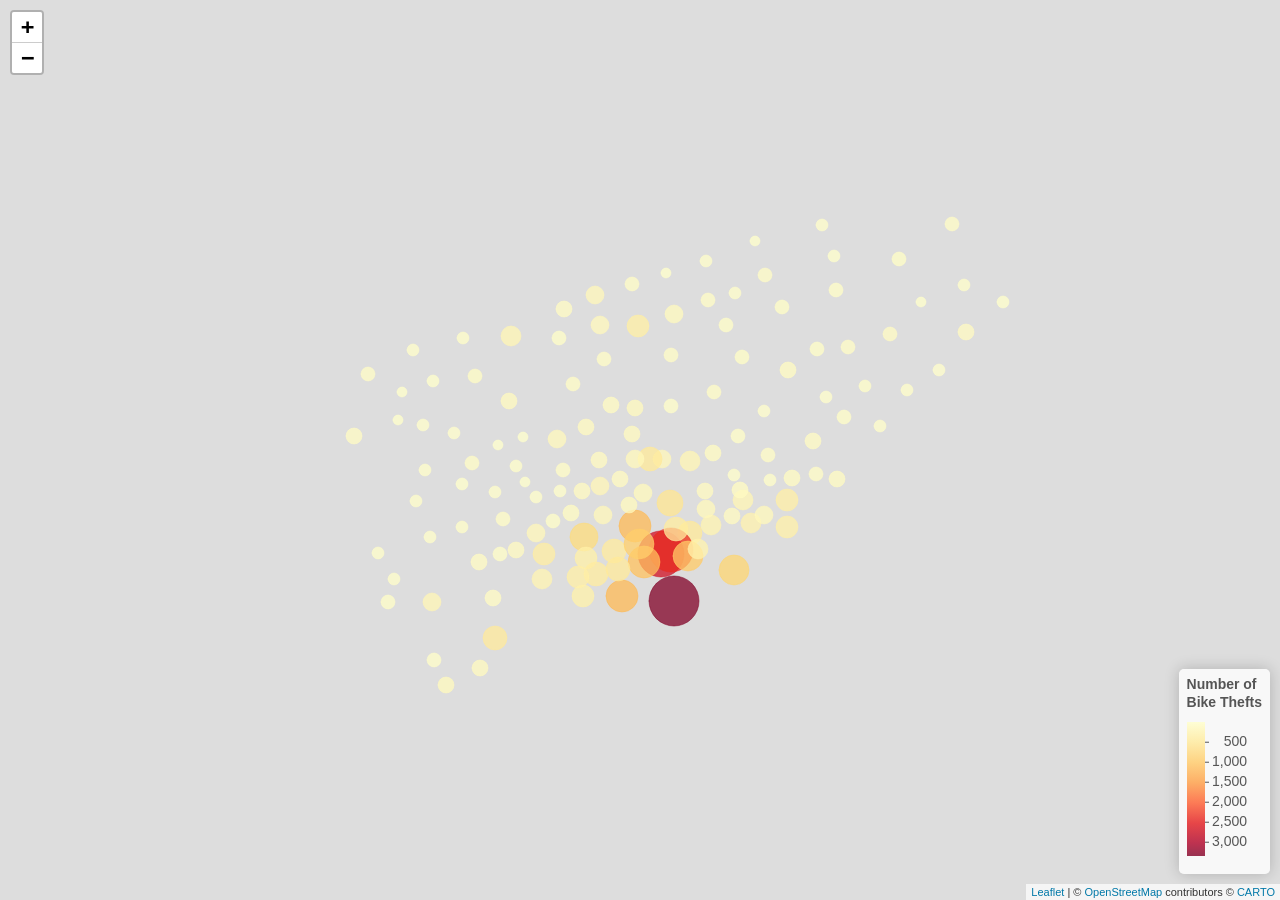
==== index.html @ ce7f4d20 "Add files via upload" ====
<!DOCTYPE html>
<html>
<head>
<meta charset="utf-8" />
<title>leaflet</title>
<style type="text/css">@layer htmltools {
.html-fill-container {
display: flex;
flex-direction: column;

min-height: 0;
min-width: 0;
}
.html-fill-container > .html-fill-item {

flex: 1 1 auto;
min-height: 0;
min-width: 0;
}
.html-fill-container > :not(.html-fill-item) {

flex: 0 0 auto;
}
}
</style>
<script>(function() {
  // If window.HTMLWidgets is already defined, then use it; otherwise create a
  // new object. This allows preceding code to set options that affect the
  // initialization process (though none currently exist).
  window.HTMLWidgets = window.HTMLWidgets || {};

  // See if we're running in a viewer pane. If not, we're in a web browser.
  var viewerMode = window.HTMLWidgets.viewerMode =
      /\bviewer_pane=1\b/.test(window.location);

  // See if we're running in Shiny mode. If not, it's a static document.
  // Note that static widgets can appear in both Shiny and static modes, but
  // obviously, Shiny widgets can only appear in Shiny apps/documents.
  var shinyMode = window.HTMLWidgets.shinyMode =
      typeof(window.Shiny) !== "undefined" && !!window.Shiny.outputBindings;

  // We can't count on jQuery being available, so we implement our own
  // version if necessary.
  function querySelectorAll(scope, selector) {
    if (typeof(jQuery) !== "undefined" && scope instanceof jQuery) {
      return scope.find(selector);
    }
    if (scope.querySelectorAll) {
      return scope.querySelectorAll(selector);
    }
  }

  function asArray(value) {
    if (value === null)
      return [];
    if ($.isArray(value))
      return value;
    return [value];
  }

  // Implement jQuery's extend
  function extend(target /*, ... */) {
    if (arguments.length == 1) {
      return target;
    }
    for (var i = 1; i < arguments.length; i++) {
      var source = arguments[i];
      for (var prop in source) {
        if (source.hasOwnProperty(prop)) {
          target[prop] = source[prop];
        }
      }
    }
    return target;
  }

  // IE8 doesn't support Array.forEach.
  function forEach(values, callback, thisArg) {
    if (values.forEach) {
      values.forEach(callback, thisArg);
    } else {
      for (var i = 0; i < values.length; i++) {
        callback.call(thisArg, values[i], i, values);
      }
    }
  }

  // Replaces the specified method with the return value of funcSource.
  //
  // Note that funcSource should not BE the new method, it should be a function
  // that RETURNS the new method. funcSource receives a single argument that is
  // the overridden method, it can be called from the new method. The overridden
  // method can be called like a regular function, it has the target permanently
  // bound to it so "this" will work correctly.
  function overrideMethod(target, methodName, funcSource) {
    var superFunc = target[methodName] || function() {};
    var superFuncBound = function() {
      return superFunc.apply(target, arguments);
    };
    target[methodName] = funcSource(superFuncBound);
  }

  // Add a method to delegator that, when invoked, calls
  // delegatee.methodName. If there is no such method on
  // the delegatee, but there was one on delegator before
  // delegateMethod was called, then the original version
  // is invoked instead.
  // For example:
  //
  // var a = {
  //   method1: function() { console.log('a1'); }
  //   method2: function() { console.log('a2'); }
  // };
  // var b = {
  //   method1: function() { console.log('b1'); }
  // };
  // delegateMethod(a, b, "method1");
  // delegateMethod(a, b, "method2");
  // a.method1();
  // a.method2();
  //
  // The output would be "b1", "a2".
  function delegateMethod(delegator, delegatee, methodName) {
    var inherited = delegator[methodName];
    delegator[methodName] = function() {
      var target = delegatee;
      var method = delegatee[methodName];

      // The method doesn't exist on the delegatee. Instead,
      // call the method on the delegator, if it exists.
      if (!method) {
        target = delegator;
        method = inherited;
      }

      if (method) {
        return method.apply(target, arguments);
      }
    };
  }

  // Implement a vague facsimilie of jQuery's data method
  function elementData(el, name, value) {
    if (arguments.length == 2) {
      return el["htmlwidget_data_" + name];
    } else if (arguments.length == 3) {
      el["htmlwidget_data_" + name] = value;
      return el;
    } else {
      throw new Error("Wrong number of arguments for elementData: " +
        arguments.length);
    }
  }

  // http://stackoverflow.com/questions/3446170/escape-string-for-use-in-javascript-regex
  function escapeRegExp(str) {
    return str.replace(/[\-\[\]\/\{\}\(\)\*\+\?\.\\\^\$\|]/g, "\\$&");
  }

  function hasClass(el, className) {
    var re = new RegExp("\\b" + escapeRegExp(className) + "\\b");
    return re.test(el.className);
  }

  // elements - array (or array-like object) of HTML elements
  // className - class name to test for
  // include - if true, only return elements with given className;
  //   if false, only return elements *without* given className
  function filterByClass(elements, className, include) {
    var results = [];
    for (var i = 0; i < elements.length; i++) {
      if (hasClass(elements[i], className) == include)
        results.push(elements[i]);
    }
    return results;
  }

  function on(obj, eventName, func) {
    if (obj.addEventListener) {
      obj.addEventListener(eventName, func, false);
    } else if (obj.attachEvent) {
      obj.attachEvent(eventName, func);
    }
  }

  function off(obj, eventName, func) {
    if (obj.removeEventListener)
      obj.removeEventListener(eventName, func, false);
    else if (obj.detachEvent) {
      obj.detachEvent(eventName, func);
    }
  }

  // Translate array of values to top/right/bottom/left, as usual with
  // the "padding" CSS property
  // https://developer.mozilla.org/en-US/docs/Web/CSS/padding
  function unpackPadding(value) {
    if (typeof(value) === "number")
      value = [value];
    if (value.length === 1) {
      return {top: value[0], right: value[0], bottom: value[0], left: value[0]};
    }
    if (value.length === 2) {
      return {top: value[0], right: value[1], bottom: value[0], left: value[1]};
    }
    if (value.length === 3) {
      return {top: value[0], right: value[1], bottom: value[2], left: value[1]};
    }
    if (value.length === 4) {
      return {top: value[0], right: value[1], bottom: value[2], left: value[3]};
    }
  }

  // Convert an unpacked padding object to a CSS value
  function paddingToCss(paddingObj) {
    return paddingObj.top + "px " + paddingObj.right + "px " + paddingObj.bottom + "px " + paddingObj.left + "px";
  }

  // Makes a number suitable for CSS
  function px(x) {
    if (typeof(x) === "number")
      return x + "px";
    else
      return x;
  }

  // Retrieves runtime widget sizing information for an element.
  // The return value is either null, or an object with fill, padding,
  // defaultWidth, defaultHeight fields.
  function sizingPolicy(el) {
    var sizingEl = document.querySelector("script[data-for='" + el.id + "'][type='application/htmlwidget-sizing']");
    if (!sizingEl)
      return null;
    var sp = JSON.parse(sizingEl.textContent || sizingEl.text || "{}");
    if (viewerMode) {
      return sp.viewer;
    } else {
      return sp.browser;
    }
  }

  // @param tasks Array of strings (or falsy value, in which case no-op).
  //   Each element must be a valid JavaScript expression that yields a
  //   function. Or, can be an array of objects with "code" and "data"
  //   properties; in this case, the "code" property should be a string
  //   of JS that's an expr that yields a function, and "data" should be
  //   an object that will be added as an additional argument when that
  //   function is called.
  // @param target The object that will be "this" for each function
  //   execution.
  // @param args Array of arguments to be passed to the functions. (The
  //   same arguments will be passed to all functions.)
  function evalAndRun(tasks, target, args) {
    if (tasks) {
      forEach(tasks, function(task) {
        var theseArgs = args;
        if (typeof(task) === "object") {
          theseArgs = theseArgs.concat([task.data]);
          task = task.code;
        }
        var taskFunc = tryEval(task);
        if (typeof(taskFunc) !== "function") {
          throw new Error("Task must be a function! Source:\n" + task);
        }
        taskFunc.apply(target, theseArgs);
      });
    }
  }

  // Attempt eval() both with and without enclosing in parentheses.
  // Note that enclosing coerces a function declaration into
  // an expression that eval() can parse
  // (otherwise, a SyntaxError is thrown)
  function tryEval(code) {
    var result = null;
    try {
      result = eval("(" + code + ")");
    } catch(error) {
      if (!(error instanceof SyntaxError)) {
        throw error;
      }
      try {
        result = eval(code);
      } catch(e) {
        if (e instanceof SyntaxError) {
          throw error;
        } else {
          throw e;
        }
      }
    }
    return result;
  }

  function initSizing(el) {
    var sizing = sizingPolicy(el);
    if (!sizing)
      return;

    var cel = document.getElementById("htmlwidget_container");
    if (!cel)
      return;

    if (typeof(sizing.padding) !== "undefined") {
      document.body.style.margin = "0";
      document.body.style.padding = paddingToCss(unpackPadding(sizing.padding));
    }

    if (sizing.fill) {
      document.body.style.overflow = "hidden";
      document.body.style.width = "100%";
      document.body.style.height = "100%";
      document.documentElement.style.width = "100%";
      document.documentElement.style.height = "100%";
      cel.style.position = "absolute";
      var pad = unpackPadding(sizing.padding);
      cel.style.top = pad.top + "px";
      cel.style.right = pad.right + "px";
      cel.style.bottom = pad.bottom + "px";
      cel.style.left = pad.left + "px";
      el.style.width = "100%";
      el.style.height = "100%";

      return {
        getWidth: function() { return cel.getBoundingClientRect().width; },
        getHeight: function() { return cel.getBoundingClientRect().height; }
      };

    } else {
      el.style.width = px(sizing.width);
      el.style.height = px(sizing.height);

      return {
        getWidth: function() { return cel.getBoundingClientRect().width; },
        getHeight: function() { return cel.getBoundingClientRect().height; }
      };
    }
  }

  // Default implementations for methods
  var defaults = {
    find: function(scope) {
      return querySelectorAll(scope, "." + this.name);
    },
    renderError: function(el, err) {
      var $el = $(el);

      this.clearError(el);

      // Add all these error classes, as Shiny does
      var errClass = "shiny-output-error";
      if (err.type !== null) {
        // use the classes of the error condition as CSS class names
        errClass = errClass + " " + $.map(asArray(err.type), function(type) {
          return errClass + "-" + type;
        }).join(" ");
      }
      errClass = errClass + " htmlwidgets-error";

      // Is el inline or block? If inline or inline-block, just display:none it
      // and add an inline error.
      var display = $el.css("display");
      $el.data("restore-display-mode", display);

      if (display === "inline" || display === "inline-block") {
        $el.hide();
        if (err.message !== "") {
          var errorSpan = $("<span>").addClass(errClass);
          errorSpan.text(err.message);
          $el.after(errorSpan);
        }
      } else if (display === "block") {
        // If block, add an error just after the el, set visibility:none on the
        // el, and position the error to be on top of the el.
        // Mark it with a unique ID and CSS class so we can remove it later.
        $el.css("visibility", "hidden");
        if (err.message !== "") {
          var errorDiv = $("<div>").addClass(errClass).css("position", "absolute")
            .css("top", el.offsetTop)
            .css("left", el.offsetLeft)
            // setting width can push out the page size, forcing otherwise
            // unnecessary scrollbars to appear and making it impossible for
            // the element to shrink; so use max-width instead
            .css("maxWidth", el.offsetWidth)
            .css("height", el.offsetHeight);
          errorDiv.text(err.message);
          $el.after(errorDiv);

          // Really dumb way to keep the size/position of the error in sync with
          // the parent element as the window is resized or whatever.
          var intId = setInterval(function() {
            if (!errorDiv[0].parentElement) {
              clearInterval(intId);
              return;
            }
            errorDiv
              .css("top", el.offsetTop)
              .css("left", el.offsetLeft)
              .css("maxWidth", el.offsetWidth)
              .css("height", el.offsetHeight);
          }, 500);
        }
      }
    },
    clearError: function(el) {
      var $el = $(el);
      var display = $el.data("restore-display-mode");
      $el.data("restore-display-mode", null);

      if (display === "inline" || display === "inline-block") {
        if (display)
          $el.css("display", display);
        $(el.nextSibling).filter(".htmlwidgets-error").remove();
      } else if (display === "block"){
        $el.css("visibility", "inherit");
        $(el.nextSibling).filter(".htmlwidgets-error").remove();
      }
    },
    sizing: {}
  };

  // Called by widget bindings to register a new type of widget. The definition
  // object can contain the following properties:
  // - name (required) - A string indicating the binding name, which will be
  //   used by default as the CSS classname to look for.
  // - initialize (optional) - A function(el) that will be called once per
  //   widget element; if a value is returned, it will be passed as the third
  //   value to renderValue.
  // - renderValue (required) - A function(el, data, initValue) that will be
  //   called with data. Static contexts will cause this to be called once per
  //   element; Shiny apps will cause this to be called multiple times per
  //   element, as the data changes.
  window.HTMLWidgets.widget = function(definition) {
    if (!definition.name) {
      throw new Error("Widget must have a name");
    }
    if (!definition.type) {
      throw new Error("Widget must have a type");
    }
    // Currently we only support output widgets
    if (definition.type !== "output") {
      throw new Error("Unrecognized widget type '" + definition.type + "'");
    }
    // TODO: Verify that .name is a valid CSS classname

    // Support new-style instance-bound definitions. Old-style class-bound
    // definitions have one widget "object" per widget per type/class of
    // widget; the renderValue and resize methods on such widget objects
    // take el and instance arguments, because the widget object can't
    // store them. New-style instance-bound definitions have one widget
    // object per widget instance; the definition that's passed in doesn't
    // provide renderValue or resize methods at all, just the single method
    //   factory(el, width, height)
    // which returns an object that has renderValue(x) and resize(w, h).
    // This enables a far more natural programming style for the widget
    // author, who can store per-instance state using either OO-style
    // instance fields or functional-style closure variables (I guess this
    // is in contrast to what can only be called C-style pseudo-OO which is
    // what we required before).
    if (definition.factory) {
      definition = createLegacyDefinitionAdapter(definition);
    }

    if (!definition.renderValue) {
      throw new Error("Widget must have a renderValue function");
    }

    // For static rendering (non-Shiny), use a simple widget registration
    // scheme. We also use this scheme for Shiny apps/documents that also
    // contain static widgets.
    window.HTMLWidgets.widgets = window.HTMLWidgets.widgets || [];
    // Merge defaults into the definition; don't mutate the original definition.
    var staticBinding = extend({}, defaults, definition);
    overrideMethod(staticBinding, "find", function(superfunc) {
      return function(scope) {
        var results = superfunc(scope);
        // Filter out Shiny outputs, we only want the static kind
        return filterByClass(results, "html-widget-output", false);
      };
    });
    window.HTMLWidgets.widgets.push(staticBinding);

    if (shinyMode) {
      // Shiny is running. Register the definition with an output binding.
      // The definition itself will not be the output binding, instead
      // we will make an output binding object that delegates to the
      // definition. This is because we foolishly used the same method
      // name (renderValue) for htmlwidgets definition and Shiny bindings
      // but they actually have quite different semantics (the Shiny
      // bindings receive data that includes lots of metadata that it
      // strips off before calling htmlwidgets renderValue). We can't
      // just ignore the difference because in some widgets it's helpful
      // to call this.renderValue() from inside of resize(), and if
      // we're not delegating, then that call will go to the Shiny
      // version instead of the htmlwidgets version.

      // Merge defaults with definition, without mutating either.
      var bindingDef = extend({}, defaults, definition);

      // This object will be our actual Shiny binding.
      var shinyBinding = new Shiny.OutputBinding();

      // With a few exceptions, we'll want to simply use the bindingDef's
      // version of methods if they are available, otherwise fall back to
      // Shiny's defaults. NOTE: If Shiny's output bindings gain additional
      // methods in the future, and we want them to be overrideable by
      // HTMLWidget binding definitions, then we'll need to add them to this
      // list.
      delegateMethod(shinyBinding, bindingDef, "getId");
      delegateMethod(shinyBinding, bindingDef, "onValueChange");
      delegateMethod(shinyBinding, bindingDef, "onValueError");
      delegateMethod(shinyBinding, bindingDef, "renderError");
      delegateMethod(shinyBinding, bindingDef, "clearError");
      delegateMethod(shinyBinding, bindingDef, "showProgress");

      // The find, renderValue, and resize are handled differently, because we
      // want to actually decorate the behavior of the bindingDef methods.

      shinyBinding.find = function(scope) {
        var results = bindingDef.find(scope);

        // Only return elements that are Shiny outputs, not static ones
        var dynamicResults = results.filter(".html-widget-output");

        // It's possible that whatever caused Shiny to think there might be
        // new dynamic outputs, also caused there to be new static outputs.
        // Since there might be lots of different htmlwidgets bindings, we
        // schedule execution for later--no need to staticRender multiple
        // times.
        if (results.length !== dynamicResults.length)
          scheduleStaticRender();

        return dynamicResults;
      };

      // Wrap renderValue to handle initialization, which unfortunately isn't
      // supported natively by Shiny at the time of this writing.

      shinyBinding.renderValue = function(el, data) {
        Shiny.renderDependencies(data.deps);
        // Resolve strings marked as javascript literals to objects
        if (!(data.evals instanceof Array)) data.evals = [data.evals];
        for (var i = 0; data.evals && i < data.evals.length; i++) {
          window.HTMLWidgets.evaluateStringMember(data.x, data.evals[i]);
        }
        if (!bindingDef.renderOnNullValue) {
          if (data.x === null) {
            el.style.visibility = "hidden";
            return;
          } else {
            el.style.visibility = "inherit";
          }
        }
        if (!elementData(el, "initialized")) {
          initSizing(el);

          elementData(el, "initialized", true);
          if (bindingDef.initialize) {
            var rect = el.getBoundingClientRect();
            var result = bindingDef.initialize(el, rect.width, rect.height);
            elementData(el, "init_result", result);
          }
        }
        bindingDef.renderValue(el, data.x, elementData(el, "init_result"));
        evalAndRun(data.jsHooks.render, elementData(el, "init_result"), [el, data.x]);
      };

      // Only override resize if bindingDef implements it
      if (bindingDef.resize) {
        shinyBinding.resize = function(el, width, height) {
          // Shiny can call resize before initialize/renderValue have been
          // called, which doesn't make sense for widgets.
          if (elementData(el, "initialized")) {
            bindingDef.resize(el, width, height, elementData(el, "init_result"));
          }
        };
      }

      Shiny.outputBindings.register(shinyBinding, bindingDef.name);
    }
  };

  var scheduleStaticRenderTimerId = null;
  function scheduleStaticRender() {
    if (!scheduleStaticRenderTimerId) {
      scheduleStaticRenderTimerId = setTimeout(function() {
        scheduleStaticRenderTimerId = null;
        window.HTMLWidgets.staticRender();
      }, 1);
    }
  }

  // Render static widgets after the document finishes loading
  // Statically render all elements that are of this widget's class
  window.HTMLWidgets.staticRender = function() {
    var bindings = window.HTMLWidgets.widgets || [];
    forEach(bindings, function(binding) {
      var matches = binding.find(document.documentElement);
      forEach(matches, function(el) {
        var sizeObj = initSizing(el, binding);

        var getSize = function(el) {
          if (sizeObj) {
            return {w: sizeObj.getWidth(), h: sizeObj.getHeight()}
          } else {
            var rect = el.getBoundingClientRect();
            return {w: rect.width, h: rect.height}
          }
        };

        if (hasClass(el, "html-widget-static-bound"))
          return;
        el.className = el.className + " html-widget-static-bound";

        var initResult;
        if (binding.initialize) {
          var size = getSize(el);
          initResult = binding.initialize(el, size.w, size.h);
          elementData(el, "init_result", initResult);
        }

        if (binding.resize) {
          var lastSize = getSize(el);
          var resizeHandler = function(e) {
            var size = getSize(el);
            if (size.w === 0 && size.h === 0)
              return;
            if (size.w === lastSize.w && size.h === lastSize.h)
              return;
            lastSize = size;
            binding.resize(el, size.w, size.h, initResult);
          };

          on(window, "resize", resizeHandler);

          // This is needed for cases where we're running in a Shiny
          // app, but the widget itself is not a Shiny output, but
          // rather a simple static widget. One example of this is
          // an rmarkdown document that has runtime:shiny and widget
          // that isn't in a render function. Shiny only knows to
          // call resize handlers for Shiny outputs, not for static
          // widgets, so we do it ourselves.
          if (window.jQuery) {
            window.jQuery(document).on(
              "shown.htmlwidgets shown.bs.tab.htmlwidgets shown.bs.collapse.htmlwidgets",
              resizeHandler
            );
            window.jQuery(document).on(
              "hidden.htmlwidgets hidden.bs.tab.htmlwidgets hidden.bs.collapse.htmlwidgets",
              resizeHandler
            );
          }

          // This is needed for the specific case of ioslides, which
          // flips slides between display:none and display:block.
          // Ideally we would not have to have ioslide-specific code
          // here, but rather have ioslides raise a generic event,
          // but the rmarkdown package just went to CRAN so the
          // window to getting that fixed may be long.
          if (window.addEventListener) {
            // It's OK to limit this to window.addEventListener
            // browsers because ioslides itself only supports
            // such browsers.
            on(document, "slideenter", resizeHandler);
            on(document, "slideleave", resizeHandler);
          }
        }

        var scriptData = document.querySelector("script[data-for='" + el.id + "'][type='application/json']");
        if (scriptData) {
          var data = JSON.parse(scriptData.textContent || scriptData.text);
          // Resolve strings marked as javascript literals to objects
          if (!(data.evals instanceof Array)) data.evals = [data.evals];
          for (var k = 0; data.evals && k < data.evals.length; k++) {
            window.HTMLWidgets.evaluateStringMember(data.x, data.evals[k]);
          }
          binding.renderValue(el, data.x, initResult);
          evalAndRun(data.jsHooks.render, initResult, [el, data.x]);
        }
      });
    });

    invokePostRenderHandlers();
  }


  function has_jQuery3() {
    if (!window.jQuery) {
      return false;
    }
    var $version = window.jQuery.fn.jquery;
    var $major_version = parseInt($version.split(".")[0]);
    return $major_version >= 3;
  }

  /*
  / Shiny 1.4 bumped jQuery from 1.x to 3.x which means jQuery's
  / on-ready handler (i.e., $(fn)) is now asyncronous (i.e., it now
  / really means $(setTimeout(fn)).
  / https://jquery.com/upgrade-guide/3.0/#breaking-change-document-ready-handlers-are-now-asynchronous
  /
  / Since Shiny uses $() to schedule initShiny, shiny>=1.4 calls initShiny
  / one tick later than it did before, which means staticRender() is
  / called renderValue() earlier than (advanced) widget authors might be expecting.
  / https://github.com/rstudio/shiny/issues/2630
  /
  / For a concrete example, leaflet has some methods (e.g., updateBounds)
  / which reference Shiny methods registered in initShiny (e.g., setInputValue).
  / Since leaflet is privy to this life-cycle, it knows to use setTimeout() to
  / delay execution of those methods (until Shiny methods are ready)
  / https://github.com/rstudio/leaflet/blob/18ec981/javascript/src/index.js#L266-L268
  /
  / Ideally widget authors wouldn't need to use this setTimeout() hack that
  / leaflet uses to call Shiny methods on a staticRender(). In the long run,
  / the logic initShiny should be broken up so that method registration happens
  / right away, but binding happens later.
  */
  function maybeStaticRenderLater() {
    if (shinyMode && has_jQuery3()) {
      window.jQuery(window.HTMLWidgets.staticRender);
    } else {
      window.HTMLWidgets.staticRender();
    }
  }

  if (document.addEventListener) {
    document.addEventListener("DOMContentLoaded", function() {
      document.removeEventListener("DOMContentLoaded", arguments.callee, false);
      maybeStaticRenderLater();
    }, false);
  } else if (document.attachEvent) {
    document.attachEvent("onreadystatechange", function() {
      if (document.readyState === "complete") {
        document.detachEvent("onreadystatechange", arguments.callee);
        maybeStaticRenderLater();
      }
    });
  }


  window.HTMLWidgets.getAttachmentUrl = function(depname, key) {
    // If no key, default to the first item
    if (typeof(key) === "undefined")
      key = 1;

    var link = document.getElementById(depname + "-" + key + "-attachment");
    if (!link) {
      throw new Error("Attachment " + depname + "/" + key + " not found in document");
    }
    return link.getAttribute("href");
  };

  window.HTMLWidgets.dataframeToD3 = function(df) {
    var names = [];
    var length;
    for (var name in df) {
        if (df.hasOwnProperty(name))
            names.push(name);
        if (typeof(df[name]) !== "object" || typeof(df[name].length) === "undefined") {
            throw new Error("All fields must be arrays");
        } else if (typeof(length) !== "undefined" && length !== df[name].length) {
            throw new Error("All fields must be arrays of the same length");
        }
        length = df[name].length;
    }
    var results = [];
    var item;
    for (var row = 0; row < length; row++) {
        item = {};
        for (var col = 0; col < names.length; col++) {
            item[names[col]] = df[names[col]][row];
        }
        results.push(item);
    }
    return results;
  };

  window.HTMLWidgets.transposeArray2D = function(array) {
      if (array.length === 0) return array;
      var newArray = array[0].map(function(col, i) {
          return array.map(function(row) {
              return row[i]
          })
      });
      return newArray;
  };
  // Split value at splitChar, but allow splitChar to be escaped
  // using escapeChar. Any other characters escaped by escapeChar
  // will be included as usual (including escapeChar itself).
  function splitWithEscape(value, splitChar, escapeChar) {
    var results = [];
    var escapeMode = false;
    var currentResult = "";
    for (var pos = 0; pos < value.length; pos++) {
      if (!escapeMode) {
        if (value[pos] === splitChar) {
          results.push(currentResult);
          currentResult = "";
        } else if (value[pos] === escapeChar) {
          escapeMode = true;
        } else {
          currentResult += value[pos];
        }
      } else {
        currentResult += value[pos];
        escapeMode = false;
      }
    }
    if (currentResult !== "") {
      results.push(currentResult);
    }
    return results;
  }
  // Function authored by Yihui/JJ Allaire
  window.HTMLWidgets.evaluateStringMember = function(o, member) {
    var parts = splitWithEscape(member, '.', '\\');
    for (var i = 0, l = parts.length; i < l; i++) {
      var part = parts[i];
      // part may be a character or 'numeric' member name
      if (o !== null && typeof o === "object" && part in o) {
        if (i == (l - 1)) { // if we are at the end of the line then evalulate
          if (typeof o[part] === "string")
            o[part] = tryEval(o[part]);
        } else { // otherwise continue to next embedded object
          o = o[part];
        }
      }
    }
  };

  // Retrieve the HTMLWidget instance (i.e. the return value of an
  // HTMLWidget binding's initialize() or factory() function)
  // associated with an element, or null if none.
  window.HTMLWidgets.getInstance = function(el) {
    return elementData(el, "init_result");
  };

  // Finds the first element in the scope that matches the selector,
  // and returns the HTMLWidget instance (i.e. the return value of
  // an HTMLWidget binding's initialize() or factory() function)
  // associated with that element, if any. If no element matches the
  // selector, or the first matching element has no HTMLWidget
  // instance associated with it, then null is returned.
  //
  // The scope argument is optional, and defaults to window.document.
  window.HTMLWidgets.find = function(scope, selector) {
    if (arguments.length == 1) {
      selector = scope;
      scope = document;
    }

    var el = scope.querySelector(selector);
    if (el === null) {
      return null;
    } else {
      return window.HTMLWidgets.getInstance(el);
    }
  };

  // Finds all elements in the scope that match the selector, and
  // returns the HTMLWidget instances (i.e. the return values of
  // an HTMLWidget binding's initialize() or factory() function)
  // associated with the elements, in an array. If elements that
  // match the selector don't have an associated HTMLWidget
  // instance, the returned array will contain nulls.
  //
  // The scope argument is optional, and defaults to window.document.
  window.HTMLWidgets.findAll = function(scope, selector) {
    if (arguments.length == 1) {
      selector = scope;
      scope = document;
    }

    var nodes = scope.querySelectorAll(selector);
    var results = [];
    for (var i = 0; i < nodes.length; i++) {
      results.push(window.HTMLWidgets.getInstance(nodes[i]));
    }
    return results;
  };

  var postRenderHandlers = [];
  function invokePostRenderHandlers() {
    while (postRenderHandlers.length) {
      var handler = postRenderHandlers.shift();
      if (handler) {
        handler();
      }
    }
  }

  // Register the given callback function to be invoked after the
  // next time static widgets are rendered.
  window.HTMLWidgets.addPostRenderHandler = function(callback) {
    postRenderHandlers.push(callback);
  };

  // Takes a new-style instance-bound definition, and returns an
  // old-style class-bound definition. This saves us from having
  // to rewrite all the logic in this file to accomodate both
  // types of definitions.
  function createLegacyDefinitionAdapter(defn) {
    var result = {
      name: defn.name,
      type: defn.type,
      initialize: function(el, width, height) {
        return defn.factory(el, width, height);
      },
      renderValue: function(el, x, instance) {
        return instance.renderValue(x);
      },
      resize: function(el, width, height, instance) {
        return instance.resize(width, height);
      }
    };

    if (defn.find)
      result.find = defn.find;
    if (defn.renderError)
      result.renderError = defn.renderError;
    if (defn.clearError)
      result.clearError = defn.clearError;

    return result;
  }
})();
</script>
<script>/*! jQuery v3.6.0 | (c) OpenJS Foundation and other contributors | jquery.org/license */
!function(e,t){"use strict";"object"==typeof module&&"object"==typeof module.exports?module.exports=e.document?t(e,!0):function(e){if(!e.document)throw new Error("jQuery requires a window with a document");return t(e)}:t(e)}("undefined"!=typeof window?window:this,function(C,e){"use strict";var t=[],r=Object.getPrototypeOf,s=t.slice,g=t.flat?function(e){return t.flat.call(e)}:function(e){return t.concat.apply([],e)},u=t.push,i=t.indexOf,n={},o=n.toString,v=n.hasOwnProperty,a=v.toString,l=a.call(Object),y={},m=function(e){return"function"==typeof e&&"number"!=typeof e.nodeType&&"function"!=typeof e.item},x=function(e){return null!=e&&e===e.window},E=C.document,c={type:!0,src:!0,nonce:!0,noModule:!0};function b(e,t,n){var r,i,o=(n=n||E).createElement("script");if(o.text=e,t)for(r in c)(i=t[r]||t.getAttribute&&t.getAttribute(r))&&o.setAttribute(r,i);n.head.appendChild(o).parentNode.removeChild(o)}function w(e){return null==e?e+"":"object"==typeof e||"function"==typeof e?n[o.call(e)]||"object":typeof e}var f="3.6.0",S=function(e,t){return new S.fn.init(e,t)};function p(e){var t=!!e&&"length"in e&&e.length,n=w(e);return!m(e)&&!x(e)&&("array"===n||0===t||"number"==typeof t&&0<t&&t-1 in e)}S.fn=S.prototype={jquery:f,constructor:S,length:0,toArray:function(){return s.call(this)},get:function(e){return null==e?s.call(this):e<0?this[e+this.length]:this[e]},pushStack:function(e){var t=S.merge(this.constructor(),e);return t.prevObject=this,t},each:function(e){return S.each(this,e)},map:function(n){return this.pushStack(S.map(this,function(e,t){return n.call(e,t,e)}))},slice:function(){return this.pushStack(s.apply(this,arguments))},first:function(){return this.eq(0)},last:function(){return this.eq(-1)},even:function(){return this.pushStack(S.grep(this,function(e,t){return(t+1)%2}))},odd:function(){return this.pushStack(S.grep(this,function(e,t){return t%2}))},eq:function(e){var t=this.length,n=+e+(e<0?t:0);return this.pushStack(0<=n&&n<t?[this[n]]:[])},end:function(){return this.prevObject||this.constructor()},push:u,sort:t.sort,splice:t.splice},S.extend=S.fn.extend=function(){var e,t,n,r,i,o,a=arguments[0]||{},s=1,u=arguments.length,l=!1;for("boolean"==typeof a&&(l=a,a=arguments[s]||{},s++),"object"==typeof a||m(a)||(a={}),s===u&&(a=this,s--);s<u;s++)if(null!=(e=arguments[s]))for(t in e)r=e[t],"__proto__"!==t&&a!==r&&(l&&r&&(S.isPlainObject(r)||(i=Array.isArray(r)))?(n=a[t],o=i&&!Array.isArray(n)?[]:i||S.isPlainObject(n)?n:{},i=!1,a[t]=S.extend(l,o,r)):void 0!==r&&(a[t]=r));return a},S.extend({expando:"jQuery"+(f+Math.random()).replace(/\D/g,""),isReady:!0,error:function(e){throw new Error(e)},noop:function(){},isPlainObject:function(e){var t,n;return!(!e||"[object Object]"!==o.call(e))&&(!(t=r(e))||"function"==typeof(n=v.call(t,"constructor")&&t.constructor)&&a.call(n)===l)},isEmptyObject:function(e){var t;for(t in e)return!1;return!0},globalEval:function(e,t,n){b(e,{nonce:t&&t.nonce},n)},each:function(e,t){var n,r=0;if(p(e)){for(n=e.length;r<n;r++)if(!1===t.call(e[r],r,e[r]))break}else for(r in e)if(!1===t.call(e[r],r,e[r]))break;return e},makeArray:function(e,t){var n=t||[];return null!=e&&(p(Object(e))?S.merge(n,"string"==typeof e?[e]:e):u.call(n,e)),n},inArray:function(e,t,n){return null==t?-1:i.call(t,e,n)},merge:function(e,t){for(var n=+t.length,r=0,i=e.length;r<n;r++)e[i++]=t[r];return e.length=i,e},grep:function(e,t,n){for(var r=[],i=0,o=e.length,a=!n;i<o;i++)!t(e[i],i)!==a&&r.push(e[i]);return r},map:function(e,t,n){var r,i,o=0,a=[];if(p(e))for(r=e.length;o<r;o++)null!=(i=t(e[o],o,n))&&a.push(i);else for(o in e)null!=(i=t(e[o],o,n))&&a.push(i);return g(a)},guid:1,support:y}),"function"==typeof Symbol&&(S.fn[Symbol.iterator]=t[Symbol.iterator]),S.each("Boolean Number String Function Array Date RegExp Object Error Symbol".split(" "),function(e,t){n["[object "+t+"]"]=t.toLowerCase()});var d=function(n){var e,d,b,o,i,h,f,g,w,u,l,T,C,a,E,v,s,c,y,S="sizzle"+1*new Date,p=n.document,k=0,r=0,m=ue(),x=ue(),A=ue(),N=ue(),j=function(e,t){return e===t&&(l=!0),0},D={}.hasOwnProperty,t=[],q=t.pop,L=t.push,H=t.push,O=t.slice,P=function(e,t){for(var n=0,r=e.length;n<r;n++)if(e[n]===t)return n;return-1},R="checked|selected|async|autofocus|autoplay|controls|defer|disabled|hidden|ismap|loop|multiple|open|readonly|required|scoped",M="[\\x20\\t\\r\\n\\f]",I="(?:\\\\[\\da-fA-F]{1,6}"+M+"?|\\\\[^\\r\\n\\f]|[\\w-]|[^\0-\\x7f])+",W="\\["+M+"*("+I+")(?:"+M+"*([*^$|!~]?=)"+M+"*(?:'((?:\\\\.|[^\\\\'])*)'|\"((?:\\\\.|[^\\\\\"])*)\"|("+I+"))|)"+M+"*\\]",F=":("+I+")(?:\\((('((?:\\\\.|[^\\\\'])*)'|\"((?:\\\\.|[^\\\\\"])*)\")|((?:\\\\.|[^\\\\()[\\]]|"+W+")*)|.*)\\)|)",B=new RegExp(M+"+","g"),$=new RegExp("^"+M+"+|((?:^|[^\\\\])(?:\\\\.)*)"+M+"+$","g"),_=new RegExp("^"+M+"*,"+M+"*"),z=new RegExp("^"+M+"*([>+~]|"+M+")"+M+"*"),U=new RegExp(M+"|>"),X=new RegExp(F),V=new RegExp("^"+I+"$"),G={ID:new RegExp("^#("+I+")"),CLASS:new RegExp("^\\.("+I+")"),TAG:new RegExp("^("+I+"|[*])"),ATTR:new RegExp("^"+W),PSEUDO:new RegExp("^"+F),CHILD:new RegExp("^:(only|first|last|nth|nth-last)-(child|of-type)(?:\\("+M+"*(even|odd|(([+-]|)(\\d*)n|)"+M+"*(?:([+-]|)"+M+"*(\\d+)|))"+M+"*\\)|)","i"),bool:new RegExp("^(?:"+R+")$","i"),needsContext:new RegExp("^"+M+"*[>+~]|:(even|odd|eq|gt|lt|nth|first|last)(?:\\("+M+"*((?:-\\d)?\\d*)"+M+"*\\)|)(?=[^-]|$)","i")},Y=/HTML$/i,Q=/^(?:input|select|textarea|button)$/i,J=/^h\d$/i,K=/^[^{]+\{\s*\[native \w/,Z=/^(?:#([\w-]+)|(\w+)|\.([\w-]+))$/,ee=/[+~]/,te=new RegExp("\\\\[\\da-fA-F]{1,6}"+M+"?|\\\\([^\\r\\n\\f])","g"),ne=function(e,t){var n="0x"+e.slice(1)-65536;return t||(n<0?String.fromCharCode(n+65536):String.fromCharCode(n>>10|55296,1023&n|56320))},re=/([\0-\x1f\x7f]|^-?\d)|^-$|[^\0-\x1f\x7f-\uFFFF\w-]/g,ie=function(e,t){return t?"\0"===e?"\ufffd":e.slice(0,-1)+"\\"+e.charCodeAt(e.length-1).toString(16)+" ":"\\"+e},oe=function(){T()},ae=be(function(e){return!0===e.disabled&&"fieldset"===e.nodeName.toLowerCase()},{dir:"parentNode",next:"legend"});try{H.apply(t=O.call(p.childNodes),p.childNodes),t[p.childNodes.length].nodeType}catch(e){H={apply:t.length?function(e,t){L.apply(e,O.call(t))}:function(e,t){var n=e.length,r=0;while(e[n++]=t[r++]);e.length=n-1}}}function se(t,e,n,r){var i,o,a,s,u,l,c,f=e&&e.ownerDocument,p=e?e.nodeType:9;if(n=n||[],"string"!=typeof t||!t||1!==p&&9!==p&&11!==p)return n;if(!r&&(T(e),e=e||C,E)){if(11!==p&&(u=Z.exec(t)))if(i=u[1]){if(9===p){if(!(a=e.getElementById(i)))return n;if(a.id===i)return n.push(a),n}else if(f&&(a=f.getElementById(i))&&y(e,a)&&a.id===i)return n.push(a),n}else{if(u[2])return H.apply(n,e.getElementsByTagName(t)),n;if((i=u[3])&&d.getElementsByClassName&&e.getElementsByClassName)return H.apply(n,e.getElementsByClassName(i)),n}if(d.qsa&&!N[t+" "]&&(!v||!v.test(t))&&(1!==p||"object"!==e.nodeName.toLowerCase())){if(c=t,f=e,1===p&&(U.test(t)||z.test(t))){(f=ee.test(t)&&ye(e.parentNode)||e)===e&&d.scope||((s=e.getAttribute("id"))?s=s.replace(re,ie):e.setAttribute("id",s=S)),o=(l=h(t)).length;while(o--)l[o]=(s?"#"+s:":scope")+" "+xe(l[o]);c=l.join(",")}try{return H.apply(n,f.querySelectorAll(c)),n}catch(e){N(t,!0)}finally{s===S&&e.removeAttribute("id")}}}return g(t.replace($,"$1"),e,n,r)}function ue(){var r=[];return function e(t,n){return r.push(t+" ")>b.cacheLength&&delete e[r.shift()],e[t+" "]=n}}function le(e){return e[S]=!0,e}function ce(e){var t=C.createElement("fieldset");try{return!!e(t)}catch(e){return!1}finally{t.parentNode&&t.parentNode.removeChild(t),t=null}}function fe(e,t){var n=e.split("|"),r=n.length;while(r--)b.attrHandle[n[r]]=t}function pe(e,t){var n=t&&e,r=n&&1===e.nodeType&&1===t.nodeType&&e.sourceIndex-t.sourceIndex;if(r)return r;if(n)while(n=n.nextSibling)if(n===t)return-1;return e?1:-1}function de(t){return function(e){return"input"===e.nodeName.toLowerCase()&&e.type===t}}function he(n){return function(e){var t=e.nodeName.toLowerCase();return("input"===t||"button"===t)&&e.type===n}}function ge(t){return function(e){return"form"in e?e.parentNode&&!1===e.disabled?"label"in e?"label"in e.parentNode?e.parentNode.disabled===t:e.disabled===t:e.isDisabled===t||e.isDisabled!==!t&&ae(e)===t:e.disabled===t:"label"in e&&e.disabled===t}}function ve(a){return le(function(o){return o=+o,le(function(e,t){var n,r=a([],e.length,o),i=r.length;while(i--)e[n=r[i]]&&(e[n]=!(t[n]=e[n]))})})}function ye(e){return e&&"undefined"!=typeof e.getElementsByTagName&&e}for(e in d=se.support={},i=se.isXML=function(e){var t=e&&e.namespaceURI,n=e&&(e.ownerDocument||e).documentElement;return!Y.test(t||n&&n.nodeName||"HTML")},T=se.setDocument=function(e){var t,n,r=e?e.ownerDocument||e:p;return r!=C&&9===r.nodeType&&r.documentElement&&(a=(C=r).documentElement,E=!i(C),p!=C&&(n=C.defaultView)&&n.top!==n&&(n.addEventListener?n.addEventListener("unload",oe,!1):n.attachEvent&&n.attachEvent("onunload",oe)),d.scope=ce(function(e){return a.appendChild(e).appendChild(C.createElement("div")),"undefined"!=typeof e.querySelectorAll&&!e.querySelectorAll(":scope fieldset div").length}),d.attributes=ce(function(e){return e.className="i",!e.getAttribute("className")}),d.getElementsByTagName=ce(function(e){return e.appendChild(C.createComment("")),!e.getElementsByTagName("*").length}),d.getElementsByClassName=K.test(C.getElementsByClassName),d.getById=ce(function(e){return a.appendChild(e).id=S,!C.getElementsByName||!C.getElementsByName(S).length}),d.getById?(b.filter.ID=function(e){var t=e.replace(te,ne);return function(e){return e.getAttribute("id")===t}},b.find.ID=function(e,t){if("undefined"!=typeof t.getElementById&&E){var n=t.getElementById(e);return n?[n]:[]}}):(b.filter.ID=function(e){var n=e.replace(te,ne);return function(e){var t="undefined"!=typeof e.getAttributeNode&&e.getAttributeNode("id");return t&&t.value===n}},b.find.ID=function(e,t){if("undefined"!=typeof t.getElementById&&E){var n,r,i,o=t.getElementById(e);if(o){if((n=o.getAttributeNode("id"))&&n.value===e)return[o];i=t.getElementsByName(e),r=0;while(o=i[r++])if((n=o.getAttributeNode("id"))&&n.value===e)return[o]}return[]}}),b.find.TAG=d.getElementsByTagName?function(e,t){return"undefined"!=typeof t.getElementsByTagName?t.getElementsByTagName(e):d.qsa?t.querySelectorAll(e):void 0}:function(e,t){var n,r=[],i=0,o=t.getElementsByTagName(e);if("*"===e){while(n=o[i++])1===n.nodeType&&r.push(n);return r}return o},b.find.CLASS=d.getElementsByClassName&&function(e,t){if("undefined"!=typeof t.getElementsByClassName&&E)return t.getElementsByClassName(e)},s=[],v=[],(d.qsa=K.test(C.querySelectorAll))&&(ce(function(e){var t;a.appendChild(e).innerHTML="<a id='"+S+"'></a><select id='"+S+"-\r\\' msallowcapture=''><option selected=''></option></select>",e.querySelectorAll("[msallowcapture^='']").length&&v.push("[*^$]="+M+"*(?:''|\"\")"),e.querySelectorAll("[selected]").length||v.push("\\["+M+"*(?:value|"+R+")"),e.querySelectorAll("[id~="+S+"-]").length||v.push("~="),(t=C.createElement("input")).setAttribute("name",""),e.appendChild(t),e.querySelectorAll("[name='']").length||v.push("\\["+M+"*name"+M+"*="+M+"*(?:''|\"\")"),e.querySelectorAll(":checked").length||v.push(":checked"),e.querySelectorAll("a#"+S+"+*").length||v.push(".#.+[+~]"),e.querySelectorAll("\\\f"),v.push("[\\r\\n\\f]")}),ce(function(e){e.innerHTML="<a href='' disabled='disabled'></a><select disabled='disabled'><option/></select>";var t=C.createElement("input");t.setAttribute("type","hidden"),e.appendChild(t).setAttribute("name","D"),e.querySelectorAll("[name=d]").length&&v.push("name"+M+"*[*^$|!~]?="),2!==e.querySelectorAll(":enabled").length&&v.push(":enabled",":disabled"),a.appendChild(e).disabled=!0,2!==e.querySelectorAll(":disabled").length&&v.push(":enabled",":disabled"),e.querySelectorAll("*,:x"),v.push(",.*:")})),(d.matchesSelector=K.test(c=a.matches||a.webkitMatchesSelector||a.mozMatchesSelector||a.oMatchesSelector||a.msMatchesSelector))&&ce(function(e){d.disconnectedMatch=c.call(e,"*"),c.call(e,"[s!='']:x"),s.push("!=",F)}),v=v.length&&new RegExp(v.join("|")),s=s.length&&new RegExp(s.join("|")),t=K.test(a.compareDocumentPosition),y=t||K.test(a.contains)?function(e,t){var n=9===e.nodeType?e.documentElement:e,r=t&&t.parentNode;return e===r||!(!r||1!==r.nodeType||!(n.contains?n.contains(r):e.compareDocumentPosition&&16&e.compareDocumentPosition(r)))}:function(e,t){if(t)while(t=t.parentNode)if(t===e)return!0;return!1},j=t?function(e,t){if(e===t)return l=!0,0;var n=!e.compareDocumentPosition-!t.compareDocumentPosition;return n||(1&(n=(e.ownerDocument||e)==(t.ownerDocument||t)?e.compareDocumentPosition(t):1)||!d.sortDetached&&t.compareDocumentPosition(e)===n?e==C||e.ownerDocument==p&&y(p,e)?-1:t==C||t.ownerDocument==p&&y(p,t)?1:u?P(u,e)-P(u,t):0:4&n?-1:1)}:function(e,t){if(e===t)return l=!0,0;var n,r=0,i=e.parentNode,o=t.parentNode,a=[e],s=[t];if(!i||!o)return e==C?-1:t==C?1:i?-1:o?1:u?P(u,e)-P(u,t):0;if(i===o)return pe(e,t);n=e;while(n=n.parentNode)a.unshift(n);n=t;while(n=n.parentNode)s.unshift(n);while(a[r]===s[r])r++;return r?pe(a[r],s[r]):a[r]==p?-1:s[r]==p?1:0}),C},se.matches=function(e,t){return se(e,null,null,t)},se.matchesSelector=function(e,t){if(T(e),d.matchesSelector&&E&&!N[t+" "]&&(!s||!s.test(t))&&(!v||!v.test(t)))try{var n=c.call(e,t);if(n||d.disconnectedMatch||e.document&&11!==e.document.nodeType)return n}catch(e){N(t,!0)}return 0<se(t,C,null,[e]).length},se.contains=function(e,t){return(e.ownerDocument||e)!=C&&T(e),y(e,t)},se.attr=function(e,t){(e.ownerDocument||e)!=C&&T(e);var n=b.attrHandle[t.toLowerCase()],r=n&&D.call(b.attrHandle,t.toLowerCase())?n(e,t,!E):void 0;return void 0!==r?r:d.attributes||!E?e.getAttribute(t):(r=e.getAttributeNode(t))&&r.specified?r.value:null},se.escape=function(e){return(e+"").replace(re,ie)},se.error=function(e){throw new Error("Syntax error, unrecognized expression: "+e)},se.uniqueSort=function(e){var t,n=[],r=0,i=0;if(l=!d.detectDuplicates,u=!d.sortStable&&e.slice(0),e.sort(j),l){while(t=e[i++])t===e[i]&&(r=n.push(i));while(r--)e.splice(n[r],1)}return u=null,e},o=se.getText=function(e){var t,n="",r=0,i=e.nodeType;if(i){if(1===i||9===i||11===i){if("string"==typeof e.textContent)return e.textContent;for(e=e.firstChild;e;e=e.nextSibling)n+=o(e)}else if(3===i||4===i)return e.nodeValue}else while(t=e[r++])n+=o(t);return n},(b=se.selectors={cacheLength:50,createPseudo:le,match:G,attrHandle:{},find:{},relative:{">":{dir:"parentNode",first:!0}," ":{dir:"parentNode"},"+":{dir:"previousSibling",first:!0},"~":{dir:"previousSibling"}},preFilter:{ATTR:function(e){return e[1]=e[1].replace(te,ne),e[3]=(e[3]||e[4]||e[5]||"").replace(te,ne),"~="===e[2]&&(e[3]=" "+e[3]+" "),e.slice(0,4)},CHILD:function(e){return e[1]=e[1].toLowerCase(),"nth"===e[1].slice(0,3)?(e[3]||se.error(e[0]),e[4]=+(e[4]?e[5]+(e[6]||1):2*("even"===e[3]||"odd"===e[3])),e[5]=+(e[7]+e[8]||"odd"===e[3])):e[3]&&se.error(e[0]),e},PSEUDO:function(e){var t,n=!e[6]&&e[2];return G.CHILD.test(e[0])?null:(e[3]?e[2]=e[4]||e[5]||"":n&&X.test(n)&&(t=h(n,!0))&&(t=n.indexOf(")",n.length-t)-n.length)&&(e[0]=e[0].slice(0,t),e[2]=n.slice(0,t)),e.slice(0,3))}},filter:{TAG:function(e){var t=e.replace(te,ne).toLowerCase();return"*"===e?function(){return!0}:function(e){return e.nodeName&&e.nodeName.toLowerCase()===t}},CLASS:function(e){var t=m[e+" "];return t||(t=new RegExp("(^|"+M+")"+e+"("+M+"|$)"))&&m(e,function(e){return t.test("string"==typeof e.className&&e.className||"undefined"!=typeof e.getAttribute&&e.getAttribute("class")||"")})},ATTR:function(n,r,i){return function(e){var t=se.attr(e,n);return null==t?"!="===r:!r||(t+="","="===r?t===i:"!="===r?t!==i:"^="===r?i&&0===t.indexOf(i):"*="===r?i&&-1<t.indexOf(i):"$="===r?i&&t.slice(-i.length)===i:"~="===r?-1<(" "+t.replace(B," ")+" ").indexOf(i):"|="===r&&(t===i||t.slice(0,i.length+1)===i+"-"))}},CHILD:function(h,e,t,g,v){var y="nth"!==h.slice(0,3),m="last"!==h.slice(-4),x="of-type"===e;return 1===g&&0===v?function(e){return!!e.parentNode}:function(e,t,n){var r,i,o,a,s,u,l=y!==m?"nextSibling":"previousSibling",c=e.parentNode,f=x&&e.nodeName.toLowerCase(),p=!n&&!x,d=!1;if(c){if(y){while(l){a=e;while(a=a[l])if(x?a.nodeName.toLowerCase()===f:1===a.nodeType)return!1;u=l="only"===h&&!u&&"nextSibling"}return!0}if(u=[m?c.firstChild:c.lastChild],m&&p){d=(s=(r=(i=(o=(a=c)[S]||(a[S]={}))[a.uniqueID]||(o[a.uniqueID]={}))[h]||[])[0]===k&&r[1])&&r[2],a=s&&c.childNodes[s];while(a=++s&&a&&a[l]||(d=s=0)||u.pop())if(1===a.nodeType&&++d&&a===e){i[h]=[k,s,d];break}}else if(p&&(d=s=(r=(i=(o=(a=e)[S]||(a[S]={}))[a.uniqueID]||(o[a.uniqueID]={}))[h]||[])[0]===k&&r[1]),!1===d)while(a=++s&&a&&a[l]||(d=s=0)||u.pop())if((x?a.nodeName.toLowerCase()===f:1===a.nodeType)&&++d&&(p&&((i=(o=a[S]||(a[S]={}))[a.uniqueID]||(o[a.uniqueID]={}))[h]=[k,d]),a===e))break;return(d-=v)===g||d%g==0&&0<=d/g}}},PSEUDO:function(e,o){var t,a=b.pseudos[e]||b.setFilters[e.toLowerCase()]||se.error("unsupported pseudo: "+e);return a[S]?a(o):1<a.length?(t=[e,e,"",o],b.setFilters.hasOwnProperty(e.toLowerCase())?le(function(e,t){var n,r=a(e,o),i=r.length;while(i--)e[n=P(e,r[i])]=!(t[n]=r[i])}):function(e){return a(e,0,t)}):a}},pseudos:{not:le(function(e){var r=[],i=[],s=f(e.replace($,"$1"));return s[S]?le(function(e,t,n,r){var i,o=s(e,null,r,[]),a=e.length;while(a--)(i=o[a])&&(e[a]=!(t[a]=i))}):function(e,t,n){return r[0]=e,s(r,null,n,i),r[0]=null,!i.pop()}}),has:le(function(t){return function(e){return 0<se(t,e).length}}),contains:le(function(t){return t=t.replace(te,ne),function(e){return-1<(e.textContent||o(e)).indexOf(t)}}),lang:le(function(n){return V.test(n||"")||se.error("unsupported lang: "+n),n=n.replace(te,ne).toLowerCase(),function(e){var t;do{if(t=E?e.lang:e.getAttribute("xml:lang")||e.getAttribute("lang"))return(t=t.toLowerCase())===n||0===t.indexOf(n+"-")}while((e=e.parentNode)&&1===e.nodeType);return!1}}),target:function(e){var t=n.location&&n.location.hash;return t&&t.slice(1)===e.id},root:function(e){return e===a},focus:function(e){return e===C.activeElement&&(!C.hasFocus||C.hasFocus())&&!!(e.type||e.href||~e.tabIndex)},enabled:ge(!1),disabled:ge(!0),checked:function(e){var t=e.nodeName.toLowerCase();return"input"===t&&!!e.checked||"option"===t&&!!e.selected},selected:function(e){return e.parentNode&&e.parentNode.selectedIndex,!0===e.selected},empty:function(e){for(e=e.firstChild;e;e=e.nextSibling)if(e.nodeType<6)return!1;return!0},parent:function(e){return!b.pseudos.empty(e)},header:function(e){return J.test(e.nodeName)},input:function(e){return Q.test(e.nodeName)},button:function(e){var t=e.nodeName.toLowerCase();return"input"===t&&"button"===e.type||"button"===t},text:function(e){var t;return"input"===e.nodeName.toLowerCase()&&"text"===e.type&&(null==(t=e.getAttribute("type"))||"text"===t.toLowerCase())},first:ve(function(){return[0]}),last:ve(function(e,t){return[t-1]}),eq:ve(function(e,t,n){return[n<0?n+t:n]}),even:ve(function(e,t){for(var n=0;n<t;n+=2)e.push(n);return e}),odd:ve(function(e,t){for(var n=1;n<t;n+=2)e.push(n);return e}),lt:ve(function(e,t,n){for(var r=n<0?n+t:t<n?t:n;0<=--r;)e.push(r);return e}),gt:ve(function(e,t,n){for(var r=n<0?n+t:n;++r<t;)e.push(r);return e})}}).pseudos.nth=b.pseudos.eq,{radio:!0,checkbox:!0,file:!0,password:!0,image:!0})b.pseudos[e]=de(e);for(e in{submit:!0,reset:!0})b.pseudos[e]=he(e);function me(){}function xe(e){for(var t=0,n=e.length,r="";t<n;t++)r+=e[t].value;return r}function be(s,e,t){var u=e.dir,l=e.next,c=l||u,f=t&&"parentNode"===c,p=r++;return e.first?function(e,t,n){while(e=e[u])if(1===e.nodeType||f)return s(e,t,n);return!1}:function(e,t,n){var r,i,o,a=[k,p];if(n){while(e=e[u])if((1===e.nodeType||f)&&s(e,t,n))return!0}else while(e=e[u])if(1===e.nodeType||f)if(i=(o=e[S]||(e[S]={}))[e.uniqueID]||(o[e.uniqueID]={}),l&&l===e.nodeName.toLowerCase())e=e[u]||e;else{if((r=i[c])&&r[0]===k&&r[1]===p)return a[2]=r[2];if((i[c]=a)[2]=s(e,t,n))return!0}return!1}}function we(i){return 1<i.length?function(e,t,n){var r=i.length;while(r--)if(!i[r](e,t,n))return!1;return!0}:i[0]}function Te(e,t,n,r,i){for(var o,a=[],s=0,u=e.length,l=null!=t;s<u;s++)(o=e[s])&&(n&&!n(o,r,i)||(a.push(o),l&&t.push(s)));return a}function Ce(d,h,g,v,y,e){return v&&!v[S]&&(v=Ce(v)),y&&!y[S]&&(y=Ce(y,e)),le(function(e,t,n,r){var i,o,a,s=[],u=[],l=t.length,c=e||function(e,t,n){for(var r=0,i=t.length;r<i;r++)se(e,t[r],n);return n}(h||"*",n.nodeType?[n]:n,[]),f=!d||!e&&h?c:Te(c,s,d,n,r),p=g?y||(e?d:l||v)?[]:t:f;if(g&&g(f,p,n,r),v){i=Te(p,u),v(i,[],n,r),o=i.length;while(o--)(a=i[o])&&(p[u[o]]=!(f[u[o]]=a))}if(e){if(y||d){if(y){i=[],o=p.length;while(o--)(a=p[o])&&i.push(f[o]=a);y(null,p=[],i,r)}o=p.length;while(o--)(a=p[o])&&-1<(i=y?P(e,a):s[o])&&(e[i]=!(t[i]=a))}}else p=Te(p===t?p.splice(l,p.length):p),y?y(null,t,p,r):H.apply(t,p)})}function Ee(e){for(var i,t,n,r=e.length,o=b.relative[e[0].type],a=o||b.relative[" "],s=o?1:0,u=be(function(e){return e===i},a,!0),l=be(function(e){return-1<P(i,e)},a,!0),c=[function(e,t,n){var r=!o&&(n||t!==w)||((i=t).nodeType?u(e,t,n):l(e,t,n));return i=null,r}];s<r;s++)if(t=b.relative[e[s].type])c=[be(we(c),t)];else{if((t=b.filter[e[s].type].apply(null,e[s].matches))[S]){for(n=++s;n<r;n++)if(b.relative[e[n].type])break;return Ce(1<s&&we(c),1<s&&xe(e.slice(0,s-1).concat({value:" "===e[s-2].type?"*":""})).replace($,"$1"),t,s<n&&Ee(e.slice(s,n)),n<r&&Ee(e=e.slice(n)),n<r&&xe(e))}c.push(t)}return we(c)}return me.prototype=b.filters=b.pseudos,b.setFilters=new me,h=se.tokenize=function(e,t){var n,r,i,o,a,s,u,l=x[e+" "];if(l)return t?0:l.slice(0);a=e,s=[],u=b.preFilter;while(a){for(o in n&&!(r=_.exec(a))||(r&&(a=a.slice(r[0].length)||a),s.push(i=[])),n=!1,(r=z.exec(a))&&(n=r.shift(),i.push({value:n,type:r[0].replace($," ")}),a=a.slice(n.length)),b.filter)!(r=G[o].exec(a))||u[o]&&!(r=u[o](r))||(n=r.shift(),i.push({value:n,type:o,matches:r}),a=a.slice(n.length));if(!n)break}return t?a.length:a?se.error(e):x(e,s).slice(0)},f=se.compile=function(e,t){var n,v,y,m,x,r,i=[],o=[],a=A[e+" "];if(!a){t||(t=h(e)),n=t.length;while(n--)(a=Ee(t[n]))[S]?i.push(a):o.push(a);(a=A(e,(v=o,m=0<(y=i).length,x=0<v.length,r=function(e,t,n,r,i){var o,a,s,u=0,l="0",c=e&&[],f=[],p=w,d=e||x&&b.find.TAG("*",i),h=k+=null==p?1:Math.random()||.1,g=d.length;for(i&&(w=t==C||t||i);l!==g&&null!=(o=d[l]);l++){if(x&&o){a=0,t||o.ownerDocument==C||(T(o),n=!E);while(s=v[a++])if(s(o,t||C,n)){r.push(o);break}i&&(k=h)}m&&((o=!s&&o)&&u--,e&&c.push(o))}if(u+=l,m&&l!==u){a=0;while(s=y[a++])s(c,f,t,n);if(e){if(0<u)while(l--)c[l]||f[l]||(f[l]=q.call(r));f=Te(f)}H.apply(r,f),i&&!e&&0<f.length&&1<u+y.length&&se.uniqueSort(r)}return i&&(k=h,w=p),c},m?le(r):r))).selector=e}return a},g=se.select=function(e,t,n,r){var i,o,a,s,u,l="function"==typeof e&&e,c=!r&&h(e=l.selector||e);if(n=n||[],1===c.length){if(2<(o=c[0]=c[0].slice(0)).length&&"ID"===(a=o[0]).type&&9===t.nodeType&&E&&b.relative[o[1].type]){if(!(t=(b.find.ID(a.matches[0].replace(te,ne),t)||[])[0]))return n;l&&(t=t.parentNode),e=e.slice(o.shift().value.length)}i=G.needsContext.test(e)?0:o.length;while(i--){if(a=o[i],b.relative[s=a.type])break;if((u=b.find[s])&&(r=u(a.matches[0].replace(te,ne),ee.test(o[0].type)&&ye(t.parentNode)||t))){if(o.splice(i,1),!(e=r.length&&xe(o)))return H.apply(n,r),n;break}}}return(l||f(e,c))(r,t,!E,n,!t||ee.test(e)&&ye(t.parentNode)||t),n},d.sortStable=S.split("").sort(j).join("")===S,d.detectDuplicates=!!l,T(),d.sortDetached=ce(function(e){return 1&e.compareDocumentPosition(C.createElement("fieldset"))}),ce(function(e){return e.innerHTML="<a href='#'></a>","#"===e.firstChild.getAttribute("href")})||fe("type|href|height|width",function(e,t,n){if(!n)return e.getAttribute(t,"type"===t.toLowerCase()?1:2)}),d.attributes&&ce(function(e){return e.innerHTML="<input/>",e.firstChild.setAttribute("value",""),""===e.firstChild.getAttribute("value")})||fe("value",function(e,t,n){if(!n&&"input"===e.nodeName.toLowerCase())return e.defaultValue}),ce(function(e){return null==e.getAttribute("disabled")})||fe(R,function(e,t,n){var r;if(!n)return!0===e[t]?t.toLowerCase():(r=e.getAttributeNode(t))&&r.specified?r.value:null}),se}(C);S.find=d,S.expr=d.selectors,S.expr[":"]=S.expr.pseudos,S.uniqueSort=S.unique=d.uniqueSort,S.text=d.getText,S.isXMLDoc=d.isXML,S.contains=d.contains,S.escapeSelector=d.escape;var h=function(e,t,n){var r=[],i=void 0!==n;while((e=e[t])&&9!==e.nodeType)if(1===e.nodeType){if(i&&S(e).is(n))break;r.push(e)}return r},T=function(e,t){for(var n=[];e;e=e.nextSibling)1===e.nodeType&&e!==t&&n.push(e);return n},k=S.expr.match.needsContext;function A(e,t){return e.nodeName&&e.nodeName.toLowerCase()===t.toLowerCase()}var N=/^<([a-z][^\/\0>:\x20\t\r\n\f]*)[\x20\t\r\n\f]*\/?>(?:<\/\1>|)$/i;function j(e,n,r){return m(n)?S.grep(e,function(e,t){return!!n.call(e,t,e)!==r}):n.nodeType?S.grep(e,function(e){return e===n!==r}):"string"!=typeof n?S.grep(e,function(e){return-1<i.call(n,e)!==r}):S.filter(n,e,r)}S.filter=function(e,t,n){var r=t[0];return n&&(e=":not("+e+")"),1===t.length&&1===r.nodeType?S.find.matchesSelector(r,e)?[r]:[]:S.find.matches(e,S.grep(t,function(e){return 1===e.nodeType}))},S.fn.extend({find:function(e){var t,n,r=this.length,i=this;if("string"!=typeof e)return this.pushStack(S(e).filter(function(){for(t=0;t<r;t++)if(S.contains(i[t],this))return!0}));for(n=this.pushStack([]),t=0;t<r;t++)S.find(e,i[t],n);return 1<r?S.uniqueSort(n):n},filter:function(e){return this.pushStack(j(this,e||[],!1))},not:function(e){return this.pushStack(j(this,e||[],!0))},is:function(e){return!!j(this,"string"==typeof e&&k.test(e)?S(e):e||[],!1).length}});var D,q=/^(?:\s*(<[\w\W]+>)[^>]*|#([\w-]+))$/;(S.fn.init=function(e,t,n){var r,i;if(!e)return this;if(n=n||D,"string"==typeof e){if(!(r="<"===e[0]&&">"===e[e.length-1]&&3<=e.length?[null,e,null]:q.exec(e))||!r[1]&&t)return!t||t.jquery?(t||n).find(e):this.constructor(t).find(e);if(r[1]){if(t=t instanceof S?t[0]:t,S.merge(this,S.parseHTML(r[1],t&&t.nodeType?t.ownerDocument||t:E,!0)),N.test(r[1])&&S.isPlainObject(t))for(r in t)m(this[r])?this[r](t[r]):this.attr(r,t[r]);return this}return(i=E.getElementById(r[2]))&&(this[0]=i,this.length=1),this}return e.nodeType?(this[0]=e,this.length=1,this):m(e)?void 0!==n.ready?n.ready(e):e(S):S.makeArray(e,this)}).prototype=S.fn,D=S(E);var L=/^(?:parents|prev(?:Until|All))/,H={children:!0,contents:!0,next:!0,prev:!0};function O(e,t){while((e=e[t])&&1!==e.nodeType);return e}S.fn.extend({has:function(e){var t=S(e,this),n=t.length;return this.filter(function(){for(var e=0;e<n;e++)if(S.contains(this,t[e]))return!0})},closest:function(e,t){var n,r=0,i=this.length,o=[],a="string"!=typeof e&&S(e);if(!k.test(e))for(;r<i;r++)for(n=this[r];n&&n!==t;n=n.parentNode)if(n.nodeType<11&&(a?-1<a.index(n):1===n.nodeType&&S.find.matchesSelector(n,e))){o.push(n);break}return this.pushStack(1<o.length?S.uniqueSort(o):o)},index:function(e){return e?"string"==typeof e?i.call(S(e),this[0]):i.call(this,e.jquery?e[0]:e):this[0]&&this[0].parentNode?this.first().prevAll().length:-1},add:function(e,t){return this.pushStack(S.uniqueSort(S.merge(this.get(),S(e,t))))},addBack:function(e){return this.add(null==e?this.prevObject:this.prevObject.filter(e))}}),S.each({parent:function(e){var t=e.parentNode;return t&&11!==t.nodeType?t:null},parents:function(e){return h(e,"parentNode")},parentsUntil:function(e,t,n){return h(e,"parentNode",n)},next:function(e){return O(e,"nextSibling")},prev:function(e){return O(e,"previousSibling")},nextAll:function(e){return h(e,"nextSibling")},prevAll:function(e){return h(e,"previousSibling")},nextUntil:function(e,t,n){return h(e,"nextSibling",n)},prevUntil:function(e,t,n){return h(e,"previousSibling",n)},siblings:function(e){return T((e.parentNode||{}).firstChild,e)},children:function(e){return T(e.firstChild)},contents:function(e){return null!=e.contentDocument&&r(e.contentDocument)?e.contentDocument:(A(e,"template")&&(e=e.content||e),S.merge([],e.childNodes))}},function(r,i){S.fn[r]=function(e,t){var n=S.map(this,i,e);return"Until"!==r.slice(-5)&&(t=e),t&&"string"==typeof t&&(n=S.filter(t,n)),1<this.length&&(H[r]||S.uniqueSort(n),L.test(r)&&n.reverse()),this.pushStack(n)}});var P=/[^\x20\t\r\n\f]+/g;function R(e){return e}function M(e){throw e}function I(e,t,n,r){var i;try{e&&m(i=e.promise)?i.call(e).done(t).fail(n):e&&m(i=e.then)?i.call(e,t,n):t.apply(void 0,[e].slice(r))}catch(e){n.apply(void 0,[e])}}S.Callbacks=function(r){var e,n;r="string"==typeof r?(e=r,n={},S.each(e.match(P)||[],function(e,t){n[t]=!0}),n):S.extend({},r);var i,t,o,a,s=[],u=[],l=-1,c=function(){for(a=a||r.once,o=i=!0;u.length;l=-1){t=u.shift();while(++l<s.length)!1===s[l].apply(t[0],t[1])&&r.stopOnFalse&&(l=s.length,t=!1)}r.memory||(t=!1),i=!1,a&&(s=t?[]:"")},f={add:function(){return s&&(t&&!i&&(l=s.length-1,u.push(t)),function n(e){S.each(e,function(e,t){m(t)?r.unique&&f.has(t)||s.push(t):t&&t.length&&"string"!==w(t)&&n(t)})}(arguments),t&&!i&&c()),this},remove:function(){return S.each(arguments,function(e,t){var n;while(-1<(n=S.inArray(t,s,n)))s.splice(n,1),n<=l&&l--}),this},has:function(e){return e?-1<S.inArray(e,s):0<s.length},empty:function(){return s&&(s=[]),this},disable:function(){return a=u=[],s=t="",this},disabled:function(){return!s},lock:function(){return a=u=[],t||i||(s=t=""),this},locked:function(){return!!a},fireWith:function(e,t){return a||(t=[e,(t=t||[]).slice?t.slice():t],u.push(t),i||c()),this},fire:function(){return f.fireWith(this,arguments),this},fired:function(){return!!o}};return f},S.extend({Deferred:function(e){var o=[["notify","progress",S.Callbacks("memory"),S.Callbacks("memory"),2],["resolve","done",S.Callbacks("once memory"),S.Callbacks("once memory"),0,"resolved"],["reject","fail",S.Callbacks("once memory"),S.Callbacks("once memory"),1,"rejected"]],i="pending",a={state:function(){return i},always:function(){return s.done(arguments).fail(arguments),this},"catch":function(e){return a.then(null,e)},pipe:function(){var i=arguments;return S.Deferred(function(r){S.each(o,function(e,t){var n=m(i[t[4]])&&i[t[4]];s[t[1]](function(){var e=n&&n.apply(this,arguments);e&&m(e.promise)?e.promise().progress(r.notify).done(r.resolve).fail(r.reject):r[t[0]+"With"](this,n?[e]:arguments)})}),i=null}).promise()},then:function(t,n,r){var u=0;function l(i,o,a,s){return function(){var n=this,r=arguments,e=function(){var e,t;if(!(i<u)){if((e=a.apply(n,r))===o.promise())throw new TypeError("Thenable self-resolution");t=e&&("object"==typeof e||"function"==typeof e)&&e.then,m(t)?s?t.call(e,l(u,o,R,s),l(u,o,M,s)):(u++,t.call(e,l(u,o,R,s),l(u,o,M,s),l(u,o,R,o.notifyWith))):(a!==R&&(n=void 0,r=[e]),(s||o.resolveWith)(n,r))}},t=s?e:function(){try{e()}catch(e){S.Deferred.exceptionHook&&S.Deferred.exceptionHook(e,t.stackTrace),u<=i+1&&(a!==M&&(n=void 0,r=[e]),o.rejectWith(n,r))}};i?t():(S.Deferred.getStackHook&&(t.stackTrace=S.Deferred.getStackHook()),C.setTimeout(t))}}return S.Deferred(function(e){o[0][3].add(l(0,e,m(r)?r:R,e.notifyWith)),o[1][3].add(l(0,e,m(t)?t:R)),o[2][3].add(l(0,e,m(n)?n:M))}).promise()},promise:function(e){return null!=e?S.extend(e,a):a}},s={};return S.each(o,function(e,t){var n=t[2],r=t[5];a[t[1]]=n.add,r&&n.add(function(){i=r},o[3-e][2].disable,o[3-e][3].disable,o[0][2].lock,o[0][3].lock),n.add(t[3].fire),s[t[0]]=function(){return s[t[0]+"With"](this===s?void 0:this,arguments),this},s[t[0]+"With"]=n.fireWith}),a.promise(s),e&&e.call(s,s),s},when:function(e){var n=arguments.length,t=n,r=Array(t),i=s.call(arguments),o=S.Deferred(),a=function(t){return function(e){r[t]=this,i[t]=1<arguments.length?s.call(arguments):e,--n||o.resolveWith(r,i)}};if(n<=1&&(I(e,o.done(a(t)).resolve,o.reject,!n),"pending"===o.state()||m(i[t]&&i[t].then)))return o.then();while(t--)I(i[t],a(t),o.reject);return o.promise()}});var W=/^(Eval|Internal|Range|Reference|Syntax|Type|URI)Error$/;S.Deferred.exceptionHook=function(e,t){C.console&&C.console.warn&&e&&W.test(e.name)&&C.console.warn("jQuery.Deferred exception: "+e.message,e.stack,t)},S.readyException=function(e){C.setTimeout(function(){throw e})};var F=S.Deferred();function B(){E.removeEventListener("DOMContentLoaded",B),C.removeEventListener("load",B),S.ready()}S.fn.ready=function(e){return F.then(e)["catch"](function(e){S.readyException(e)}),this},S.extend({isReady:!1,readyWait:1,ready:function(e){(!0===e?--S.readyWait:S.isReady)||(S.isReady=!0)!==e&&0<--S.readyWait||F.resolveWith(E,[S])}}),S.ready.then=F.then,"complete"===E.readyState||"loading"!==E.readyState&&!E.documentElement.doScroll?C.setTimeout(S.ready):(E.addEventListener("DOMContentLoaded",B),C.addEventListener("load",B));var $=function(e,t,n,r,i,o,a){var s=0,u=e.length,l=null==n;if("object"===w(n))for(s in i=!0,n)$(e,t,s,n[s],!0,o,a);else if(void 0!==r&&(i=!0,m(r)||(a=!0),l&&(a?(t.call(e,r),t=null):(l=t,t=function(e,t,n){return l.call(S(e),n)})),t))for(;s<u;s++)t(e[s],n,a?r:r.call(e[s],s,t(e[s],n)));return i?e:l?t.call(e):u?t(e[0],n):o},_=/^-ms-/,z=/-([a-z])/g;function U(e,t){return t.toUpperCase()}function X(e){return e.replace(_,"ms-").replace(z,U)}var V=function(e){return 1===e.nodeType||9===e.nodeType||!+e.nodeType};function G(){this.expando=S.expando+G.uid++}G.uid=1,G.prototype={cache:function(e){var t=e[this.expando];return t||(t={},V(e)&&(e.nodeType?e[this.expando]=t:Object.defineProperty(e,this.expando,{value:t,configurable:!0}))),t},set:function(e,t,n){var r,i=this.cache(e);if("string"==typeof t)i[X(t)]=n;else for(r in t)i[X(r)]=t[r];return i},get:function(e,t){return void 0===t?this.cache(e):e[this.expando]&&e[this.expando][X(t)]},access:function(e,t,n){return void 0===t||t&&"string"==typeof t&&void 0===n?this.get(e,t):(this.set(e,t,n),void 0!==n?n:t)},remove:function(e,t){var n,r=e[this.expando];if(void 0!==r){if(void 0!==t){n=(t=Array.isArray(t)?t.map(X):(t=X(t))in r?[t]:t.match(P)||[]).length;while(n--)delete r[t[n]]}(void 0===t||S.isEmptyObject(r))&&(e.nodeType?e[this.expando]=void 0:delete e[this.expando])}},hasData:function(e){var t=e[this.expando];return void 0!==t&&!S.isEmptyObject(t)}};var Y=new G,Q=new G,J=/^(?:\{[\w\W]*\}|\[[\w\W]*\])$/,K=/[A-Z]/g;function Z(e,t,n){var r,i;if(void 0===n&&1===e.nodeType)if(r="data-"+t.replace(K,"-$&").toLowerCase(),"string"==typeof(n=e.getAttribute(r))){try{n="true"===(i=n)||"false"!==i&&("null"===i?null:i===+i+""?+i:J.test(i)?JSON.parse(i):i)}catch(e){}Q.set(e,t,n)}else n=void 0;return n}S.extend({hasData:function(e){return Q.hasData(e)||Y.hasData(e)},data:function(e,t,n){return Q.access(e,t,n)},removeData:function(e,t){Q.remove(e,t)},_data:function(e,t,n){return Y.access(e,t,n)},_removeData:function(e,t){Y.remove(e,t)}}),S.fn.extend({data:function(n,e){var t,r,i,o=this[0],a=o&&o.attributes;if(void 0===n){if(this.length&&(i=Q.get(o),1===o.nodeType&&!Y.get(o,"hasDataAttrs"))){t=a.length;while(t--)a[t]&&0===(r=a[t].name).indexOf("data-")&&(r=X(r.slice(5)),Z(o,r,i[r]));Y.set(o,"hasDataAttrs",!0)}return i}return"object"==typeof n?this.each(function(){Q.set(this,n)}):$(this,function(e){var t;if(o&&void 0===e)return void 0!==(t=Q.get(o,n))?t:void 0!==(t=Z(o,n))?t:void 0;this.each(function(){Q.set(this,n,e)})},null,e,1<arguments.length,null,!0)},removeData:function(e){return this.each(function(){Q.remove(this,e)})}}),S.extend({queue:function(e,t,n){var r;if(e)return t=(t||"fx")+"queue",r=Y.get(e,t),n&&(!r||Array.isArray(n)?r=Y.access(e,t,S.makeArray(n)):r.push(n)),r||[]},dequeue:function(e,t){t=t||"fx";var n=S.queue(e,t),r=n.length,i=n.shift(),o=S._queueHooks(e,t);"inprogress"===i&&(i=n.shift(),r--),i&&("fx"===t&&n.unshift("inprogress"),delete o.stop,i.call(e,function(){S.dequeue(e,t)},o)),!r&&o&&o.empty.fire()},_queueHooks:function(e,t){var n=t+"queueHooks";return Y.get(e,n)||Y.access(e,n,{empty:S.Callbacks("once memory").add(function(){Y.remove(e,[t+"queue",n])})})}}),S.fn.extend({queue:function(t,n){var e=2;return"string"!=typeof t&&(n=t,t="fx",e--),arguments.length<e?S.queue(this[0],t):void 0===n?this:this.each(function(){var e=S.queue(this,t,n);S._queueHooks(this,t),"fx"===t&&"inprogress"!==e[0]&&S.dequeue(this,t)})},dequeue:function(e){return this.each(function(){S.dequeue(this,e)})},clearQueue:function(e){return this.queue(e||"fx",[])},promise:function(e,t){var n,r=1,i=S.Deferred(),o=this,a=this.length,s=function(){--r||i.resolveWith(o,[o])};"string"!=typeof e&&(t=e,e=void 0),e=e||"fx";while(a--)(n=Y.get(o[a],e+"queueHooks"))&&n.empty&&(r++,n.empty.add(s));return s(),i.promise(t)}});var ee=/[+-]?(?:\d*\.|)\d+(?:[eE][+-]?\d+|)/.source,te=new RegExp("^(?:([+-])=|)("+ee+")([a-z%]*)$","i"),ne=["Top","Right","Bottom","Left"],re=E.documentElement,ie=function(e){return S.contains(e.ownerDocument,e)},oe={composed:!0};re.getRootNode&&(ie=function(e){return S.contains(e.ownerDocument,e)||e.getRootNode(oe)===e.ownerDocument});var ae=function(e,t){return"none"===(e=t||e).style.display||""===e.style.display&&ie(e)&&"none"===S.css(e,"display")};function se(e,t,n,r){var i,o,a=20,s=r?function(){return r.cur()}:function(){return S.css(e,t,"")},u=s(),l=n&&n[3]||(S.cssNumber[t]?"":"px"),c=e.nodeType&&(S.cssNumber[t]||"px"!==l&&+u)&&te.exec(S.css(e,t));if(c&&c[3]!==l){u/=2,l=l||c[3],c=+u||1;while(a--)S.style(e,t,c+l),(1-o)*(1-(o=s()/u||.5))<=0&&(a=0),c/=o;c*=2,S.style(e,t,c+l),n=n||[]}return n&&(c=+c||+u||0,i=n[1]?c+(n[1]+1)*n[2]:+n[2],r&&(r.unit=l,r.start=c,r.end=i)),i}var ue={};function le(e,t){for(var n,r,i,o,a,s,u,l=[],c=0,f=e.length;c<f;c++)(r=e[c]).style&&(n=r.style.display,t?("none"===n&&(l[c]=Y.get(r,"display")||null,l[c]||(r.style.display="")),""===r.style.display&&ae(r)&&(l[c]=(u=a=o=void 0,a=(i=r).ownerDocument,s=i.nodeName,(u=ue[s])||(o=a.body.appendChild(a.createElement(s)),u=S.css(o,"display"),o.parentNode.removeChild(o),"none"===u&&(u="block"),ue[s]=u)))):"none"!==n&&(l[c]="none",Y.set(r,"display",n)));for(c=0;c<f;c++)null!=l[c]&&(e[c].style.display=l[c]);return e}S.fn.extend({show:function(){return le(this,!0)},hide:function(){return le(this)},toggle:function(e){return"boolean"==typeof e?e?this.show():this.hide():this.each(function(){ae(this)?S(this).show():S(this).hide()})}});var ce,fe,pe=/^(?:checkbox|radio)$/i,de=/<([a-z][^\/\0>\x20\t\r\n\f]*)/i,he=/^$|^module$|\/(?:java|ecma)script/i;ce=E.createDocumentFragment().appendChild(E.createElement("div")),(fe=E.createElement("input")).setAttribute("type","radio"),fe.setAttribute("checked","checked"),fe.setAttribute("name","t"),ce.appendChild(fe),y.checkClone=ce.cloneNode(!0).cloneNode(!0).lastChild.checked,ce.innerHTML="<textarea>x</textarea>",y.noCloneChecked=!!ce.cloneNode(!0).lastChild.defaultValue,ce.innerHTML="<option></option>",y.option=!!ce.lastChild;var ge={thead:[1,"<table>","</table>"],col:[2,"<table><colgroup>","</colgroup></table>"],tr:[2,"<table><tbody>","</tbody></table>"],td:[3,"<table><tbody><tr>","</tr></tbody></table>"],_default:[0,"",""]};function ve(e,t){var n;return n="undefined"!=typeof e.getElementsByTagName?e.getElementsByTagName(t||"*"):"undefined"!=typeof e.querySelectorAll?e.querySelectorAll(t||"*"):[],void 0===t||t&&A(e,t)?S.merge([e],n):n}function ye(e,t){for(var n=0,r=e.length;n<r;n++)Y.set(e[n],"globalEval",!t||Y.get(t[n],"globalEval"))}ge.tbody=ge.tfoot=ge.colgroup=ge.caption=ge.thead,ge.th=ge.td,y.option||(ge.optgroup=ge.option=[1,"<select multiple='multiple'>","</select>"]);var me=/<|&#?\w+;/;function xe(e,t,n,r,i){for(var o,a,s,u,l,c,f=t.createDocumentFragment(),p=[],d=0,h=e.length;d<h;d++)if((o=e[d])||0===o)if("object"===w(o))S.merge(p,o.nodeType?[o]:o);else if(me.test(o)){a=a||f.appendChild(t.createElement("div")),s=(de.exec(o)||["",""])[1].toLowerCase(),u=ge[s]||ge._default,a.innerHTML=u[1]+S.htmlPrefilter(o)+u[2],c=u[0];while(c--)a=a.lastChild;S.merge(p,a.childNodes),(a=f.firstChild).textContent=""}else p.push(t.createTextNode(o));f.textContent="",d=0;while(o=p[d++])if(r&&-1<S.inArray(o,r))i&&i.push(o);else if(l=ie(o),a=ve(f.appendChild(o),"script"),l&&ye(a),n){c=0;while(o=a[c++])he.test(o.type||"")&&n.push(o)}return f}var be=/^([^.]*)(?:\.(.+)|)/;function we(){return!0}function Te(){return!1}function Ce(e,t){return e===function(){try{return E.activeElement}catch(e){}}()==("focus"===t)}function Ee(e,t,n,r,i,o){var a,s;if("object"==typeof t){for(s in"string"!=typeof n&&(r=r||n,n=void 0),t)Ee(e,s,n,r,t[s],o);return e}if(null==r&&null==i?(i=n,r=n=void 0):null==i&&("string"==typeof n?(i=r,r=void 0):(i=r,r=n,n=void 0)),!1===i)i=Te;else if(!i)return e;return 1===o&&(a=i,(i=function(e){return S().off(e),a.apply(this,arguments)}).guid=a.guid||(a.guid=S.guid++)),e.each(function(){S.event.add(this,t,i,r,n)})}function Se(e,i,o){o?(Y.set(e,i,!1),S.event.add(e,i,{namespace:!1,handler:function(e){var t,n,r=Y.get(this,i);if(1&e.isTrigger&&this[i]){if(r.length)(S.event.special[i]||{}).delegateType&&e.stopPropagation();else if(r=s.call(arguments),Y.set(this,i,r),t=o(this,i),this[i](),r!==(n=Y.get(this,i))||t?Y.set(this,i,!1):n={},r!==n)return e.stopImmediatePropagation(),e.preventDefault(),n&&n.value}else r.length&&(Y.set(this,i,{value:S.event.trigger(S.extend(r[0],S.Event.prototype),r.slice(1),this)}),e.stopImmediatePropagation())}})):void 0===Y.get(e,i)&&S.event.add(e,i,we)}S.event={global:{},add:function(t,e,n,r,i){var o,a,s,u,l,c,f,p,d,h,g,v=Y.get(t);if(V(t)){n.handler&&(n=(o=n).handler,i=o.selector),i&&S.find.matchesSelector(re,i),n.guid||(n.guid=S.guid++),(u=v.events)||(u=v.events=Object.create(null)),(a=v.handle)||(a=v.handle=function(e){return"undefined"!=typeof S&&S.event.triggered!==e.type?S.event.dispatch.apply(t,arguments):void 0}),l=(e=(e||"").match(P)||[""]).length;while(l--)d=g=(s=be.exec(e[l])||[])[1],h=(s[2]||"").split(".").sort(),d&&(f=S.event.special[d]||{},d=(i?f.delegateType:f.bindType)||d,f=S.event.special[d]||{},c=S.extend({type:d,origType:g,data:r,handler:n,guid:n.guid,selector:i,needsContext:i&&S.expr.match.needsContext.test(i),namespace:h.join(".")},o),(p=u[d])||((p=u[d]=[]).delegateCount=0,f.setup&&!1!==f.setup.call(t,r,h,a)||t.addEventListener&&t.addEventListener(d,a)),f.add&&(f.add.call(t,c),c.handler.guid||(c.handler.guid=n.guid)),i?p.splice(p.delegateCount++,0,c):p.push(c),S.event.global[d]=!0)}},remove:function(e,t,n,r,i){var o,a,s,u,l,c,f,p,d,h,g,v=Y.hasData(e)&&Y.get(e);if(v&&(u=v.events)){l=(t=(t||"").match(P)||[""]).length;while(l--)if(d=g=(s=be.exec(t[l])||[])[1],h=(s[2]||"").split(".").sort(),d){f=S.event.special[d]||{},p=u[d=(r?f.delegateType:f.bindType)||d]||[],s=s[2]&&new RegExp("(^|\\.)"+h.join("\\.(?:.*\\.|)")+"(\\.|$)"),a=o=p.length;while(o--)c=p[o],!i&&g!==c.origType||n&&n.guid!==c.guid||s&&!s.test(c.namespace)||r&&r!==c.selector&&("**"!==r||!c.selector)||(p.splice(o,1),c.selector&&p.delegateCount--,f.remove&&f.remove.call(e,c));a&&!p.length&&(f.teardown&&!1!==f.teardown.call(e,h,v.handle)||S.removeEvent(e,d,v.handle),delete u[d])}else for(d in u)S.event.remove(e,d+t[l],n,r,!0);S.isEmptyObject(u)&&Y.remove(e,"handle events")}},dispatch:function(e){var t,n,r,i,o,a,s=new Array(arguments.length),u=S.event.fix(e),l=(Y.get(this,"events")||Object.create(null))[u.type]||[],c=S.event.special[u.type]||{};for(s[0]=u,t=1;t<arguments.length;t++)s[t]=arguments[t];if(u.delegateTarget=this,!c.preDispatch||!1!==c.preDispatch.call(this,u)){a=S.event.handlers.call(this,u,l),t=0;while((i=a[t++])&&!u.isPropagationStopped()){u.currentTarget=i.elem,n=0;while((o=i.handlers[n++])&&!u.isImmediatePropagationStopped())u.rnamespace&&!1!==o.namespace&&!u.rnamespace.test(o.namespace)||(u.handleObj=o,u.data=o.data,void 0!==(r=((S.event.special[o.origType]||{}).handle||o.handler).apply(i.elem,s))&&!1===(u.result=r)&&(u.preventDefault(),u.stopPropagation()))}return c.postDispatch&&c.postDispatch.call(this,u),u.result}},handlers:function(e,t){var n,r,i,o,a,s=[],u=t.delegateCount,l=e.target;if(u&&l.nodeType&&!("click"===e.type&&1<=e.button))for(;l!==this;l=l.parentNode||this)if(1===l.nodeType&&("click"!==e.type||!0!==l.disabled)){for(o=[],a={},n=0;n<u;n++)void 0===a[i=(r=t[n]).selector+" "]&&(a[i]=r.needsContext?-1<S(i,this).index(l):S.find(i,this,null,[l]).length),a[i]&&o.push(r);o.length&&s.push({elem:l,handlers:o})}return l=this,u<t.length&&s.push({elem:l,handlers:t.slice(u)}),s},addProp:function(t,e){Object.defineProperty(S.Event.prototype,t,{enumerable:!0,configurable:!0,get:m(e)?function(){if(this.originalEvent)return e(this.originalEvent)}:function(){if(this.originalEvent)return this.originalEvent[t]},set:function(e){Object.defineProperty(this,t,{enumerable:!0,configurable:!0,writable:!0,value:e})}})},fix:function(e){return e[S.expando]?e:new S.Event(e)},special:{load:{noBubble:!0},click:{setup:function(e){var t=this||e;return pe.test(t.type)&&t.click&&A(t,"input")&&Se(t,"click",we),!1},trigger:function(e){var t=this||e;return pe.test(t.type)&&t.click&&A(t,"input")&&Se(t,"click"),!0},_default:function(e){var t=e.target;return pe.test(t.type)&&t.click&&A(t,"input")&&Y.get(t,"click")||A(t,"a")}},beforeunload:{postDispatch:function(e){void 0!==e.result&&e.originalEvent&&(e.originalEvent.returnValue=e.result)}}}},S.removeEvent=function(e,t,n){e.removeEventListener&&e.removeEventListener(t,n)},S.Event=function(e,t){if(!(this instanceof S.Event))return new S.Event(e,t);e&&e.type?(this.originalEvent=e,this.type=e.type,this.isDefaultPrevented=e.defaultPrevented||void 0===e.defaultPrevented&&!1===e.returnValue?we:Te,this.target=e.target&&3===e.target.nodeType?e.target.parentNode:e.target,this.currentTarget=e.currentTarget,this.relatedTarget=e.relatedTarget):this.type=e,t&&S.extend(this,t),this.timeStamp=e&&e.timeStamp||Date.now(),this[S.expando]=!0},S.Event.prototype={constructor:S.Event,isDefaultPrevented:Te,isPropagationStopped:Te,isImmediatePropagationStopped:Te,isSimulated:!1,preventDefault:function(){var e=this.originalEvent;this.isDefaultPrevented=we,e&&!this.isSimulated&&e.preventDefault()},stopPropagation:function(){var e=this.originalEvent;this.isPropagationStopped=we,e&&!this.isSimulated&&e.stopPropagation()},stopImmediatePropagation:function(){var e=this.originalEvent;this.isImmediatePropagationStopped=we,e&&!this.isSimulated&&e.stopImmediatePropagation(),this.stopPropagation()}},S.each({altKey:!0,bubbles:!0,cancelable:!0,changedTouches:!0,ctrlKey:!0,detail:!0,eventPhase:!0,metaKey:!0,pageX:!0,pageY:!0,shiftKey:!0,view:!0,"char":!0,code:!0,charCode:!0,key:!0,keyCode:!0,button:!0,buttons:!0,clientX:!0,clientY:!0,offsetX:!0,offsetY:!0,pointerId:!0,pointerType:!0,screenX:!0,screenY:!0,targetTouches:!0,toElement:!0,touches:!0,which:!0},S.event.addProp),S.each({focus:"focusin",blur:"focusout"},function(e,t){S.event.special[e]={setup:function(){return Se(this,e,Ce),!1},trigger:function(){return Se(this,e),!0},_default:function(){return!0},delegateType:t}}),S.each({mouseenter:"mouseover",mouseleave:"mouseout",pointerenter:"pointerover",pointerleave:"pointerout"},function(e,i){S.event.special[e]={delegateType:i,bindType:i,handle:function(e){var t,n=e.relatedTarget,r=e.handleObj;return n&&(n===this||S.contains(this,n))||(e.type=r.origType,t=r.handler.apply(this,arguments),e.type=i),t}}}),S.fn.extend({on:function(e,t,n,r){return Ee(this,e,t,n,r)},one:function(e,t,n,r){return Ee(this,e,t,n,r,1)},off:function(e,t,n){var r,i;if(e&&e.preventDefault&&e.handleObj)return r=e.handleObj,S(e.delegateTarget).off(r.namespace?r.origType+"."+r.namespace:r.origType,r.selector,r.handler),this;if("object"==typeof e){for(i in e)this.off(i,t,e[i]);return this}return!1!==t&&"function"!=typeof t||(n=t,t=void 0),!1===n&&(n=Te),this.each(function(){S.event.remove(this,e,n,t)})}});var ke=/<script|<style|<link/i,Ae=/checked\s*(?:[^=]|=\s*.checked.)/i,Ne=/^\s*<!(?:\[CDATA\[|--)|(?:\]\]|--)>\s*$/g;function je(e,t){return A(e,"table")&&A(11!==t.nodeType?t:t.firstChild,"tr")&&S(e).children("tbody")[0]||e}function De(e){return e.type=(null!==e.getAttribute("type"))+"/"+e.type,e}function qe(e){return"true/"===(e.type||"").slice(0,5)?e.type=e.type.slice(5):e.removeAttribute("type"),e}function Le(e,t){var n,r,i,o,a,s;if(1===t.nodeType){if(Y.hasData(e)&&(s=Y.get(e).events))for(i in Y.remove(t,"handle events"),s)for(n=0,r=s[i].length;n<r;n++)S.event.add(t,i,s[i][n]);Q.hasData(e)&&(o=Q.access(e),a=S.extend({},o),Q.set(t,a))}}function He(n,r,i,o){r=g(r);var e,t,a,s,u,l,c=0,f=n.length,p=f-1,d=r[0],h=m(d);if(h||1<f&&"string"==typeof d&&!y.checkClone&&Ae.test(d))return n.each(function(e){var t=n.eq(e);h&&(r[0]=d.call(this,e,t.html())),He(t,r,i,o)});if(f&&(t=(e=xe(r,n[0].ownerDocument,!1,n,o)).firstChild,1===e.childNodes.length&&(e=t),t||o)){for(s=(a=S.map(ve(e,"script"),De)).length;c<f;c++)u=e,c!==p&&(u=S.clone(u,!0,!0),s&&S.merge(a,ve(u,"script"))),i.call(n[c],u,c);if(s)for(l=a[a.length-1].ownerDocument,S.map(a,qe),c=0;c<s;c++)u=a[c],he.test(u.type||"")&&!Y.access(u,"globalEval")&&S.contains(l,u)&&(u.src&&"module"!==(u.type||"").toLowerCase()?S._evalUrl&&!u.noModule&&S._evalUrl(u.src,{nonce:u.nonce||u.getAttribute("nonce")},l):b(u.textContent.replace(Ne,""),u,l))}return n}function Oe(e,t,n){for(var r,i=t?S.filter(t,e):e,o=0;null!=(r=i[o]);o++)n||1!==r.nodeType||S.cleanData(ve(r)),r.parentNode&&(n&&ie(r)&&ye(ve(r,"script")),r.parentNode.removeChild(r));return e}S.extend({htmlPrefilter:function(e){return e},clone:function(e,t,n){var r,i,o,a,s,u,l,c=e.cloneNode(!0),f=ie(e);if(!(y.noCloneChecked||1!==e.nodeType&&11!==e.nodeType||S.isXMLDoc(e)))for(a=ve(c),r=0,i=(o=ve(e)).length;r<i;r++)s=o[r],u=a[r],void 0,"input"===(l=u.nodeName.toLowerCase())&&pe.test(s.type)?u.checked=s.checked:"input"!==l&&"textarea"!==l||(u.defaultValue=s.defaultValue);if(t)if(n)for(o=o||ve(e),a=a||ve(c),r=0,i=o.length;r<i;r++)Le(o[r],a[r]);else Le(e,c);return 0<(a=ve(c,"script")).length&&ye(a,!f&&ve(e,"script")),c},cleanData:function(e){for(var t,n,r,i=S.event.special,o=0;void 0!==(n=e[o]);o++)if(V(n)){if(t=n[Y.expando]){if(t.events)for(r in t.events)i[r]?S.event.remove(n,r):S.removeEvent(n,r,t.handle);n[Y.expando]=void 0}n[Q.expando]&&(n[Q.expando]=void 0)}}}),S.fn.extend({detach:function(e){return Oe(this,e,!0)},remove:function(e){return Oe(this,e)},text:function(e){return $(this,function(e){return void 0===e?S.text(this):this.empty().each(function(){1!==this.nodeType&&11!==this.nodeType&&9!==this.nodeType||(this.textContent=e)})},null,e,arguments.length)},append:function(){return He(this,arguments,function(e){1!==this.nodeType&&11!==this.nodeType&&9!==this.nodeType||je(this,e).appendChild(e)})},prepend:function(){return He(this,arguments,function(e){if(1===this.nodeType||11===this.nodeType||9===this.nodeType){var t=je(this,e);t.insertBefore(e,t.firstChild)}})},before:function(){return He(this,arguments,function(e){this.parentNode&&this.parentNode.insertBefore(e,this)})},after:function(){return He(this,arguments,function(e){this.parentNode&&this.parentNode.insertBefore(e,this.nextSibling)})},empty:function(){for(var e,t=0;null!=(e=this[t]);t++)1===e.nodeType&&(S.cleanData(ve(e,!1)),e.textContent="");return this},clone:function(e,t){return e=null!=e&&e,t=null==t?e:t,this.map(function(){return S.clone(this,e,t)})},html:function(e){return $(this,function(e){var t=this[0]||{},n=0,r=this.length;if(void 0===e&&1===t.nodeType)return t.innerHTML;if("string"==typeof e&&!ke.test(e)&&!ge[(de.exec(e)||["",""])[1].toLowerCase()]){e=S.htmlPrefilter(e);try{for(;n<r;n++)1===(t=this[n]||{}).nodeType&&(S.cleanData(ve(t,!1)),t.innerHTML=e);t=0}catch(e){}}t&&this.empty().append(e)},null,e,arguments.length)},replaceWith:function(){var n=[];return He(this,arguments,function(e){var t=this.parentNode;S.inArray(this,n)<0&&(S.cleanData(ve(this)),t&&t.replaceChild(e,this))},n)}}),S.each({appendTo:"append",prependTo:"prepend",insertBefore:"before",insertAfter:"after",replaceAll:"replaceWith"},function(e,a){S.fn[e]=function(e){for(var t,n=[],r=S(e),i=r.length-1,o=0;o<=i;o++)t=o===i?this:this.clone(!0),S(r[o])[a](t),u.apply(n,t.get());return this.pushStack(n)}});var Pe=new RegExp("^("+ee+")(?!px)[a-z%]+$","i"),Re=function(e){var t=e.ownerDocument.defaultView;return t&&t.opener||(t=C),t.getComputedStyle(e)},Me=function(e,t,n){var r,i,o={};for(i in t)o[i]=e.style[i],e.style[i]=t[i];for(i in r=n.call(e),t)e.style[i]=o[i];return r},Ie=new RegExp(ne.join("|"),"i");function We(e,t,n){var r,i,o,a,s=e.style;return(n=n||Re(e))&&(""!==(a=n.getPropertyValue(t)||n[t])||ie(e)||(a=S.style(e,t)),!y.pixelBoxStyles()&&Pe.test(a)&&Ie.test(t)&&(r=s.width,i=s.minWidth,o=s.maxWidth,s.minWidth=s.maxWidth=s.width=a,a=n.width,s.width=r,s.minWidth=i,s.maxWidth=o)),void 0!==a?a+"":a}function Fe(e,t){return{get:function(){if(!e())return(this.get=t).apply(this,arguments);delete this.get}}}!function(){function e(){if(l){u.style.cssText="position:absolute;left:-11111px;width:60px;margin-top:1px;padding:0;border:0",l.style.cssText="position:relative;display:block;box-sizing:border-box;overflow:scroll;margin:auto;border:1px;padding:1px;width:60%;top:1%",re.appendChild(u).appendChild(l);var e=C.getComputedStyle(l);n="1%"!==e.top,s=12===t(e.marginLeft),l.style.right="60%",o=36===t(e.right),r=36===t(e.width),l.style.position="absolute",i=12===t(l.offsetWidth/3),re.removeChild(u),l=null}}function t(e){return Math.round(parseFloat(e))}var n,r,i,o,a,s,u=E.createElement("div"),l=E.createElement("div");l.style&&(l.style.backgroundClip="content-box",l.cloneNode(!0).style.backgroundClip="",y.clearCloneStyle="content-box"===l.style.backgroundClip,S.extend(y,{boxSizingReliable:function(){return e(),r},pixelBoxStyles:function(){return e(),o},pixelPosition:function(){return e(),n},reliableMarginLeft:function(){return e(),s},scrollboxSize:function(){return e(),i},reliableTrDimensions:function(){var e,t,n,r;return null==a&&(e=E.createElement("table"),t=E.createElement("tr"),n=E.createElement("div"),e.style.cssText="position:absolute;left:-11111px;border-collapse:separate",t.style.cssText="border:1px solid",t.style.height="1px",n.style.height="9px",n.style.display="block",re.appendChild(e).appendChild(t).appendChild(n),r=C.getComputedStyle(t),a=parseInt(r.height,10)+parseInt(r.borderTopWidth,10)+parseInt(r.borderBottomWidth,10)===t.offsetHeight,re.removeChild(e)),a}}))}();var Be=["Webkit","Moz","ms"],$e=E.createElement("div").style,_e={};function ze(e){var t=S.cssProps[e]||_e[e];return t||(e in $e?e:_e[e]=function(e){var t=e[0].toUpperCase()+e.slice(1),n=Be.length;while(n--)if((e=Be[n]+t)in $e)return e}(e)||e)}var Ue=/^(none|table(?!-c[ea]).+)/,Xe=/^--/,Ve={position:"absolute",visibility:"hidden",display:"block"},Ge={letterSpacing:"0",fontWeight:"400"};function Ye(e,t,n){var r=te.exec(t);return r?Math.max(0,r[2]-(n||0))+(r[3]||"px"):t}function Qe(e,t,n,r,i,o){var a="width"===t?1:0,s=0,u=0;if(n===(r?"border":"content"))return 0;for(;a<4;a+=2)"margin"===n&&(u+=S.css(e,n+ne[a],!0,i)),r?("content"===n&&(u-=S.css(e,"padding"+ne[a],!0,i)),"margin"!==n&&(u-=S.css(e,"border"+ne[a]+"Width",!0,i))):(u+=S.css(e,"padding"+ne[a],!0,i),"padding"!==n?u+=S.css(e,"border"+ne[a]+"Width",!0,i):s+=S.css(e,"border"+ne[a]+"Width",!0,i));return!r&&0<=o&&(u+=Math.max(0,Math.ceil(e["offset"+t[0].toUpperCase()+t.slice(1)]-o-u-s-.5))||0),u}function Je(e,t,n){var r=Re(e),i=(!y.boxSizingReliable()||n)&&"border-box"===S.css(e,"boxSizing",!1,r),o=i,a=We(e,t,r),s="offset"+t[0].toUpperCase()+t.slice(1);if(Pe.test(a)){if(!n)return a;a="auto"}return(!y.boxSizingReliable()&&i||!y.reliableTrDimensions()&&A(e,"tr")||"auto"===a||!parseFloat(a)&&"inline"===S.css(e,"display",!1,r))&&e.getClientRects().length&&(i="border-box"===S.css(e,"boxSizing",!1,r),(o=s in e)&&(a=e[s])),(a=parseFloat(a)||0)+Qe(e,t,n||(i?"border":"content"),o,r,a)+"px"}function Ke(e,t,n,r,i){return new Ke.prototype.init(e,t,n,r,i)}S.extend({cssHooks:{opacity:{get:function(e,t){if(t){var n=We(e,"opacity");return""===n?"1":n}}}},cssNumber:{animationIterationCount:!0,columnCount:!0,fillOpacity:!0,flexGrow:!0,flexShrink:!0,fontWeight:!0,gridArea:!0,gridColumn:!0,gridColumnEnd:!0,gridColumnStart:!0,gridRow:!0,gridRowEnd:!0,gridRowStart:!0,lineHeight:!0,opacity:!0,order:!0,orphans:!0,widows:!0,zIndex:!0,zoom:!0},cssProps:{},style:function(e,t,n,r){if(e&&3!==e.nodeType&&8!==e.nodeType&&e.style){var i,o,a,s=X(t),u=Xe.test(t),l=e.style;if(u||(t=ze(s)),a=S.cssHooks[t]||S.cssHooks[s],void 0===n)return a&&"get"in a&&void 0!==(i=a.get(e,!1,r))?i:l[t];"string"===(o=typeof n)&&(i=te.exec(n))&&i[1]&&(n=se(e,t,i),o="number"),null!=n&&n==n&&("number"!==o||u||(n+=i&&i[3]||(S.cssNumber[s]?"":"px")),y.clearCloneStyle||""!==n||0!==t.indexOf("background")||(l[t]="inherit"),a&&"set"in a&&void 0===(n=a.set(e,n,r))||(u?l.setProperty(t,n):l[t]=n))}},css:function(e,t,n,r){var i,o,a,s=X(t);return Xe.test(t)||(t=ze(s)),(a=S.cssHooks[t]||S.cssHooks[s])&&"get"in a&&(i=a.get(e,!0,n)),void 0===i&&(i=We(e,t,r)),"normal"===i&&t in Ge&&(i=Ge[t]),""===n||n?(o=parseFloat(i),!0===n||isFinite(o)?o||0:i):i}}),S.each(["height","width"],function(e,u){S.cssHooks[u]={get:function(e,t,n){if(t)return!Ue.test(S.css(e,"display"))||e.getClientRects().length&&e.getBoundingClientRect().width?Je(e,u,n):Me(e,Ve,function(){return Je(e,u,n)})},set:function(e,t,n){var r,i=Re(e),o=!y.scrollboxSize()&&"absolute"===i.position,a=(o||n)&&"border-box"===S.css(e,"boxSizing",!1,i),s=n?Qe(e,u,n,a,i):0;return a&&o&&(s-=Math.ceil(e["offset"+u[0].toUpperCase()+u.slice(1)]-parseFloat(i[u])-Qe(e,u,"border",!1,i)-.5)),s&&(r=te.exec(t))&&"px"!==(r[3]||"px")&&(e.style[u]=t,t=S.css(e,u)),Ye(0,t,s)}}}),S.cssHooks.marginLeft=Fe(y.reliableMarginLeft,function(e,t){if(t)return(parseFloat(We(e,"marginLeft"))||e.getBoundingClientRect().left-Me(e,{marginLeft:0},function(){return e.getBoundingClientRect().left}))+"px"}),S.each({margin:"",padding:"",border:"Width"},function(i,o){S.cssHooks[i+o]={expand:function(e){for(var t=0,n={},r="string"==typeof e?e.split(" "):[e];t<4;t++)n[i+ne[t]+o]=r[t]||r[t-2]||r[0];return n}},"margin"!==i&&(S.cssHooks[i+o].set=Ye)}),S.fn.extend({css:function(e,t){return $(this,function(e,t,n){var r,i,o={},a=0;if(Array.isArray(t)){for(r=Re(e),i=t.length;a<i;a++)o[t[a]]=S.css(e,t[a],!1,r);return o}return void 0!==n?S.style(e,t,n):S.css(e,t)},e,t,1<arguments.length)}}),((S.Tween=Ke).prototype={constructor:Ke,init:function(e,t,n,r,i,o){this.elem=e,this.prop=n,this.easing=i||S.easing._default,this.options=t,this.start=this.now=this.cur(),this.end=r,this.unit=o||(S.cssNumber[n]?"":"px")},cur:function(){var e=Ke.propHooks[this.prop];return e&&e.get?e.get(this):Ke.propHooks._default.get(this)},run:function(e){var t,n=Ke.propHooks[this.prop];return this.options.duration?this.pos=t=S.easing[this.easing](e,this.options.duration*e,0,1,this.options.duration):this.pos=t=e,this.now=(this.end-this.start)*t+this.start,this.options.step&&this.options.step.call(this.elem,this.now,this),n&&n.set?n.set(this):Ke.propHooks._default.set(this),this}}).init.prototype=Ke.prototype,(Ke.propHooks={_default:{get:function(e){var t;return 1!==e.elem.nodeType||null!=e.elem[e.prop]&&null==e.elem.style[e.prop]?e.elem[e.prop]:(t=S.css(e.elem,e.prop,""))&&"auto"!==t?t:0},set:function(e){S.fx.step[e.prop]?S.fx.step[e.prop](e):1!==e.elem.nodeType||!S.cssHooks[e.prop]&&null==e.elem.style[ze(e.prop)]?e.elem[e.prop]=e.now:S.style(e.elem,e.prop,e.now+e.unit)}}}).scrollTop=Ke.propHooks.scrollLeft={set:function(e){e.elem.nodeType&&e.elem.parentNode&&(e.elem[e.prop]=e.now)}},S.easing={linear:function(e){return e},swing:function(e){return.5-Math.cos(e*Math.PI)/2},_default:"swing"},S.fx=Ke.prototype.init,S.fx.step={};var Ze,et,tt,nt,rt=/^(?:toggle|show|hide)$/,it=/queueHooks$/;function ot(){et&&(!1===E.hidden&&C.requestAnimationFrame?C.requestAnimationFrame(ot):C.setTimeout(ot,S.fx.interval),S.fx.tick())}function at(){return C.setTimeout(function(){Ze=void 0}),Ze=Date.now()}function st(e,t){var n,r=0,i={height:e};for(t=t?1:0;r<4;r+=2-t)i["margin"+(n=ne[r])]=i["padding"+n]=e;return t&&(i.opacity=i.width=e),i}function ut(e,t,n){for(var r,i=(lt.tweeners[t]||[]).concat(lt.tweeners["*"]),o=0,a=i.length;o<a;o++)if(r=i[o].call(n,t,e))return r}function lt(o,e,t){var n,a,r=0,i=lt.prefilters.length,s=S.Deferred().always(function(){delete u.elem}),u=function(){if(a)return!1;for(var e=Ze||at(),t=Math.max(0,l.startTime+l.duration-e),n=1-(t/l.duration||0),r=0,i=l.tweens.length;r<i;r++)l.tweens[r].run(n);return s.notifyWith(o,[l,n,t]),n<1&&i?t:(i||s.notifyWith(o,[l,1,0]),s.resolveWith(o,[l]),!1)},l=s.promise({elem:o,props:S.extend({},e),opts:S.extend(!0,{specialEasing:{},easing:S.easing._default},t),originalProperties:e,originalOptions:t,startTime:Ze||at(),duration:t.duration,tweens:[],createTween:function(e,t){var n=S.Tween(o,l.opts,e,t,l.opts.specialEasing[e]||l.opts.easing);return l.tweens.push(n),n},stop:function(e){var t=0,n=e?l.tweens.length:0;if(a)return this;for(a=!0;t<n;t++)l.tweens[t].run(1);return e?(s.notifyWith(o,[l,1,0]),s.resolveWith(o,[l,e])):s.rejectWith(o,[l,e]),this}}),c=l.props;for(!function(e,t){var n,r,i,o,a;for(n in e)if(i=t[r=X(n)],o=e[n],Array.isArray(o)&&(i=o[1],o=e[n]=o[0]),n!==r&&(e[r]=o,delete e[n]),(a=S.cssHooks[r])&&"expand"in a)for(n in o=a.expand(o),delete e[r],o)n in e||(e[n]=o[n],t[n]=i);else t[r]=i}(c,l.opts.specialEasing);r<i;r++)if(n=lt.prefilters[r].call(l,o,c,l.opts))return m(n.stop)&&(S._queueHooks(l.elem,l.opts.queue).stop=n.stop.bind(n)),n;return S.map(c,ut,l),m(l.opts.start)&&l.opts.start.call(o,l),l.progress(l.opts.progress).done(l.opts.done,l.opts.complete).fail(l.opts.fail).always(l.opts.always),S.fx.timer(S.extend(u,{elem:o,anim:l,queue:l.opts.queue})),l}S.Animation=S.extend(lt,{tweeners:{"*":[function(e,t){var n=this.createTween(e,t);return se(n.elem,e,te.exec(t),n),n}]},tweener:function(e,t){m(e)?(t=e,e=["*"]):e=e.match(P);for(var n,r=0,i=e.length;r<i;r++)n=e[r],lt.tweeners[n]=lt.tweeners[n]||[],lt.tweeners[n].unshift(t)},prefilters:[function(e,t,n){var r,i,o,a,s,u,l,c,f="width"in t||"height"in t,p=this,d={},h=e.style,g=e.nodeType&&ae(e),v=Y.get(e,"fxshow");for(r in n.queue||(null==(a=S._queueHooks(e,"fx")).unqueued&&(a.unqueued=0,s=a.empty.fire,a.empty.fire=function(){a.unqueued||s()}),a.unqueued++,p.always(function(){p.always(function(){a.unqueued--,S.queue(e,"fx").length||a.empty.fire()})})),t)if(i=t[r],rt.test(i)){if(delete t[r],o=o||"toggle"===i,i===(g?"hide":"show")){if("show"!==i||!v||void 0===v[r])continue;g=!0}d[r]=v&&v[r]||S.style(e,r)}if((u=!S.isEmptyObject(t))||!S.isEmptyObject(d))for(r in f&&1===e.nodeType&&(n.overflow=[h.overflow,h.overflowX,h.overflowY],null==(l=v&&v.display)&&(l=Y.get(e,"display")),"none"===(c=S.css(e,"display"))&&(l?c=l:(le([e],!0),l=e.style.display||l,c=S.css(e,"display"),le([e]))),("inline"===c||"inline-block"===c&&null!=l)&&"none"===S.css(e,"float")&&(u||(p.done(function(){h.display=l}),null==l&&(c=h.display,l="none"===c?"":c)),h.display="inline-block")),n.overflow&&(h.overflow="hidden",p.always(function(){h.overflow=n.overflow[0],h.overflowX=n.overflow[1],h.overflowY=n.overflow[2]})),u=!1,d)u||(v?"hidden"in v&&(g=v.hidden):v=Y.access(e,"fxshow",{display:l}),o&&(v.hidden=!g),g&&le([e],!0),p.done(function(){for(r in g||le([e]),Y.remove(e,"fxshow"),d)S.style(e,r,d[r])})),u=ut(g?v[r]:0,r,p),r in v||(v[r]=u.start,g&&(u.end=u.start,u.start=0))}],prefilter:function(e,t){t?lt.prefilters.unshift(e):lt.prefilters.push(e)}}),S.speed=function(e,t,n){var r=e&&"object"==typeof e?S.extend({},e):{complete:n||!n&&t||m(e)&&e,duration:e,easing:n&&t||t&&!m(t)&&t};return S.fx.off?r.duration=0:"number"!=typeof r.duration&&(r.duration in S.fx.speeds?r.duration=S.fx.speeds[r.duration]:r.duration=S.fx.speeds._default),null!=r.queue&&!0!==r.queue||(r.queue="fx"),r.old=r.complete,r.complete=function(){m(r.old)&&r.old.call(this),r.queue&&S.dequeue(this,r.queue)},r},S.fn.extend({fadeTo:function(e,t,n,r){return this.filter(ae).css("opacity",0).show().end().animate({opacity:t},e,n,r)},animate:function(t,e,n,r){var i=S.isEmptyObject(t),o=S.speed(e,n,r),a=function(){var e=lt(this,S.extend({},t),o);(i||Y.get(this,"finish"))&&e.stop(!0)};return a.finish=a,i||!1===o.queue?this.each(a):this.queue(o.queue,a)},stop:function(i,e,o){var a=function(e){var t=e.stop;delete e.stop,t(o)};return"string"!=typeof i&&(o=e,e=i,i=void 0),e&&this.queue(i||"fx",[]),this.each(function(){var e=!0,t=null!=i&&i+"queueHooks",n=S.timers,r=Y.get(this);if(t)r[t]&&r[t].stop&&a(r[t]);else for(t in r)r[t]&&r[t].stop&&it.test(t)&&a(r[t]);for(t=n.length;t--;)n[t].elem!==this||null!=i&&n[t].queue!==i||(n[t].anim.stop(o),e=!1,n.splice(t,1));!e&&o||S.dequeue(this,i)})},finish:function(a){return!1!==a&&(a=a||"fx"),this.each(function(){var e,t=Y.get(this),n=t[a+"queue"],r=t[a+"queueHooks"],i=S.timers,o=n?n.length:0;for(t.finish=!0,S.queue(this,a,[]),r&&r.stop&&r.stop.call(this,!0),e=i.length;e--;)i[e].elem===this&&i[e].queue===a&&(i[e].anim.stop(!0),i.splice(e,1));for(e=0;e<o;e++)n[e]&&n[e].finish&&n[e].finish.call(this);delete t.finish})}}),S.each(["toggle","show","hide"],function(e,r){var i=S.fn[r];S.fn[r]=function(e,t,n){return null==e||"boolean"==typeof e?i.apply(this,arguments):this.animate(st(r,!0),e,t,n)}}),S.each({slideDown:st("show"),slideUp:st("hide"),slideToggle:st("toggle"),fadeIn:{opacity:"show"},fadeOut:{opacity:"hide"},fadeToggle:{opacity:"toggle"}},function(e,r){S.fn[e]=function(e,t,n){return this.animate(r,e,t,n)}}),S.timers=[],S.fx.tick=function(){var e,t=0,n=S.timers;for(Ze=Date.now();t<n.length;t++)(e=n[t])()||n[t]!==e||n.splice(t--,1);n.length||S.fx.stop(),Ze=void 0},S.fx.timer=function(e){S.timers.push(e),S.fx.start()},S.fx.interval=13,S.fx.start=function(){et||(et=!0,ot())},S.fx.stop=function(){et=null},S.fx.speeds={slow:600,fast:200,_default:400},S.fn.delay=function(r,e){return r=S.fx&&S.fx.speeds[r]||r,e=e||"fx",this.queue(e,function(e,t){var n=C.setTimeout(e,r);t.stop=function(){C.clearTimeout(n)}})},tt=E.createElement("input"),nt=E.createElement("select").appendChild(E.createElement("option")),tt.type="checkbox",y.checkOn=""!==tt.value,y.optSelected=nt.selected,(tt=E.createElement("input")).value="t",tt.type="radio",y.radioValue="t"===tt.value;var ct,ft=S.expr.attrHandle;S.fn.extend({attr:function(e,t){return $(this,S.attr,e,t,1<arguments.length)},removeAttr:function(e){return this.each(function(){S.removeAttr(this,e)})}}),S.extend({attr:function(e,t,n){var r,i,o=e.nodeType;if(3!==o&&8!==o&&2!==o)return"undefined"==typeof e.getAttribute?S.prop(e,t,n):(1===o&&S.isXMLDoc(e)||(i=S.attrHooks[t.toLowerCase()]||(S.expr.match.bool.test(t)?ct:void 0)),void 0!==n?null===n?void S.removeAttr(e,t):i&&"set"in i&&void 0!==(r=i.set(e,n,t))?r:(e.setAttribute(t,n+""),n):i&&"get"in i&&null!==(r=i.get(e,t))?r:null==(r=S.find.attr(e,t))?void 0:r)},attrHooks:{type:{set:function(e,t){if(!y.radioValue&&"radio"===t&&A(e,"input")){var n=e.value;return e.setAttribute("type",t),n&&(e.value=n),t}}}},removeAttr:function(e,t){var n,r=0,i=t&&t.match(P);if(i&&1===e.nodeType)while(n=i[r++])e.removeAttribute(n)}}),ct={set:function(e,t,n){return!1===t?S.removeAttr(e,n):e.setAttribute(n,n),n}},S.each(S.expr.match.bool.source.match(/\w+/g),function(e,t){var a=ft[t]||S.find.attr;ft[t]=function(e,t,n){var r,i,o=t.toLowerCase();return n||(i=ft[o],ft[o]=r,r=null!=a(e,t,n)?o:null,ft[o]=i),r}});var pt=/^(?:input|select|textarea|button)$/i,dt=/^(?:a|area)$/i;function ht(e){return(e.match(P)||[]).join(" ")}function gt(e){return e.getAttribute&&e.getAttribute("class")||""}function vt(e){return Array.isArray(e)?e:"string"==typeof e&&e.match(P)||[]}S.fn.extend({prop:function(e,t){return $(this,S.prop,e,t,1<arguments.length)},removeProp:function(e){return this.each(function(){delete this[S.propFix[e]||e]})}}),S.extend({prop:function(e,t,n){var r,i,o=e.nodeType;if(3!==o&&8!==o&&2!==o)return 1===o&&S.isXMLDoc(e)||(t=S.propFix[t]||t,i=S.propHooks[t]),void 0!==n?i&&"set"in i&&void 0!==(r=i.set(e,n,t))?r:e[t]=n:i&&"get"in i&&null!==(r=i.get(e,t))?r:e[t]},propHooks:{tabIndex:{get:function(e){var t=S.find.attr(e,"tabindex");return t?parseInt(t,10):pt.test(e.nodeName)||dt.test(e.nodeName)&&e.href?0:-1}}},propFix:{"for":"htmlFor","class":"className"}}),y.optSelected||(S.propHooks.selected={get:function(e){var t=e.parentNode;return t&&t.parentNode&&t.parentNode.selectedIndex,null},set:function(e){var t=e.parentNode;t&&(t.selectedIndex,t.parentNode&&t.parentNode.selectedIndex)}}),S.each(["tabIndex","readOnly","maxLength","cellSpacing","cellPadding","rowSpan","colSpan","useMap","frameBorder","contentEditable"],function(){S.propFix[this.toLowerCase()]=this}),S.fn.extend({addClass:function(t){var e,n,r,i,o,a,s,u=0;if(m(t))return this.each(function(e){S(this).addClass(t.call(this,e,gt(this)))});if((e=vt(t)).length)while(n=this[u++])if(i=gt(n),r=1===n.nodeType&&" "+ht(i)+" "){a=0;while(o=e[a++])r.indexOf(" "+o+" ")<0&&(r+=o+" ");i!==(s=ht(r))&&n.setAttribute("class",s)}return this},removeClass:function(t){var e,n,r,i,o,a,s,u=0;if(m(t))return this.each(function(e){S(this).removeClass(t.call(this,e,gt(this)))});if(!arguments.length)return this.attr("class","");if((e=vt(t)).length)while(n=this[u++])if(i=gt(n),r=1===n.nodeType&&" "+ht(i)+" "){a=0;while(o=e[a++])while(-1<r.indexOf(" "+o+" "))r=r.replace(" "+o+" "," ");i!==(s=ht(r))&&n.setAttribute("class",s)}return this},toggleClass:function(i,t){var o=typeof i,a="string"===o||Array.isArray(i);return"boolean"==typeof t&&a?t?this.addClass(i):this.removeClass(i):m(i)?this.each(function(e){S(this).toggleClass(i.call(this,e,gt(this),t),t)}):this.each(function(){var e,t,n,r;if(a){t=0,n=S(this),r=vt(i);while(e=r[t++])n.hasClass(e)?n.removeClass(e):n.addClass(e)}else void 0!==i&&"boolean"!==o||((e=gt(this))&&Y.set(this,"__className__",e),this.setAttribute&&this.setAttribute("class",e||!1===i?"":Y.get(this,"__className__")||""))})},hasClass:function(e){var t,n,r=0;t=" "+e+" ";while(n=this[r++])if(1===n.nodeType&&-1<(" "+ht(gt(n))+" ").indexOf(t))return!0;return!1}});var yt=/\r/g;S.fn.extend({val:function(n){var r,e,i,t=this[0];return arguments.length?(i=m(n),this.each(function(e){var t;1===this.nodeType&&(null==(t=i?n.call(this,e,S(this).val()):n)?t="":"number"==typeof t?t+="":Array.isArray(t)&&(t=S.map(t,function(e){return null==e?"":e+""})),(r=S.valHooks[this.type]||S.valHooks[this.nodeName.toLowerCase()])&&"set"in r&&void 0!==r.set(this,t,"value")||(this.value=t))})):t?(r=S.valHooks[t.type]||S.valHooks[t.nodeName.toLowerCase()])&&"get"in r&&void 0!==(e=r.get(t,"value"))?e:"string"==typeof(e=t.value)?e.replace(yt,""):null==e?"":e:void 0}}),S.extend({valHooks:{option:{get:function(e){var t=S.find.attr(e,"value");return null!=t?t:ht(S.text(e))}},select:{get:function(e){var t,n,r,i=e.options,o=e.selectedIndex,a="select-one"===e.type,s=a?null:[],u=a?o+1:i.length;for(r=o<0?u:a?o:0;r<u;r++)if(((n=i[r]).selected||r===o)&&!n.disabled&&(!n.parentNode.disabled||!A(n.parentNode,"optgroup"))){if(t=S(n).val(),a)return t;s.push(t)}return s},set:function(e,t){var n,r,i=e.options,o=S.makeArray(t),a=i.length;while(a--)((r=i[a]).selected=-1<S.inArray(S.valHooks.option.get(r),o))&&(n=!0);return n||(e.selectedIndex=-1),o}}}}),S.each(["radio","checkbox"],function(){S.valHooks[this]={set:function(e,t){if(Array.isArray(t))return e.checked=-1<S.inArray(S(e).val(),t)}},y.checkOn||(S.valHooks[this].get=function(e){return null===e.getAttribute("value")?"on":e.value})}),y.focusin="onfocusin"in C;var mt=/^(?:focusinfocus|focusoutblur)$/,xt=function(e){e.stopPropagation()};S.extend(S.event,{trigger:function(e,t,n,r){var i,o,a,s,u,l,c,f,p=[n||E],d=v.call(e,"type")?e.type:e,h=v.call(e,"namespace")?e.namespace.split("."):[];if(o=f=a=n=n||E,3!==n.nodeType&&8!==n.nodeType&&!mt.test(d+S.event.triggered)&&(-1<d.indexOf(".")&&(d=(h=d.split(".")).shift(),h.sort()),u=d.indexOf(":")<0&&"on"+d,(e=e[S.expando]?e:new S.Event(d,"object"==typeof e&&e)).isTrigger=r?2:3,e.namespace=h.join("."),e.rnamespace=e.namespace?new RegExp("(^|\\.)"+h.join("\\.(?:.*\\.|)")+"(\\.|$)"):null,e.result=void 0,e.target||(e.target=n),t=null==t?[e]:S.makeArray(t,[e]),c=S.event.special[d]||{},r||!c.trigger||!1!==c.trigger.apply(n,t))){if(!r&&!c.noBubble&&!x(n)){for(s=c.delegateType||d,mt.test(s+d)||(o=o.parentNode);o;o=o.parentNode)p.push(o),a=o;a===(n.ownerDocument||E)&&p.push(a.defaultView||a.parentWindow||C)}i=0;while((o=p[i++])&&!e.isPropagationStopped())f=o,e.type=1<i?s:c.bindType||d,(l=(Y.get(o,"events")||Object.create(null))[e.type]&&Y.get(o,"handle"))&&l.apply(o,t),(l=u&&o[u])&&l.apply&&V(o)&&(e.result=l.apply(o,t),!1===e.result&&e.preventDefault());return e.type=d,r||e.isDefaultPrevented()||c._default&&!1!==c._default.apply(p.pop(),t)||!V(n)||u&&m(n[d])&&!x(n)&&((a=n[u])&&(n[u]=null),S.event.triggered=d,e.isPropagationStopped()&&f.addEventListener(d,xt),n[d](),e.isPropagationStopped()&&f.removeEventListener(d,xt),S.event.triggered=void 0,a&&(n[u]=a)),e.result}},simulate:function(e,t,n){var r=S.extend(new S.Event,n,{type:e,isSimulated:!0});S.event.trigger(r,null,t)}}),S.fn.extend({trigger:function(e,t){return this.each(function(){S.event.trigger(e,t,this)})},triggerHandler:function(e,t){var n=this[0];if(n)return S.event.trigger(e,t,n,!0)}}),y.focusin||S.each({focus:"focusin",blur:"focusout"},function(n,r){var i=function(e){S.event.simulate(r,e.target,S.event.fix(e))};S.event.special[r]={setup:function(){var e=this.ownerDocument||this.document||this,t=Y.access(e,r);t||e.addEventListener(n,i,!0),Y.access(e,r,(t||0)+1)},teardown:function(){var e=this.ownerDocument||this.document||this,t=Y.access(e,r)-1;t?Y.access(e,r,t):(e.removeEventListener(n,i,!0),Y.remove(e,r))}}});var bt=C.location,wt={guid:Date.now()},Tt=/\?/;S.parseXML=function(e){var t,n;if(!e||"string"!=typeof e)return null;try{t=(new C.DOMParser).parseFromString(e,"text/xml")}catch(e){}return n=t&&t.getElementsByTagName("parsererror")[0],t&&!n||S.error("Invalid XML: "+(n?S.map(n.childNodes,function(e){return e.textContent}).join("\n"):e)),t};var Ct=/\[\]$/,Et=/\r?\n/g,St=/^(?:submit|button|image|reset|file)$/i,kt=/^(?:input|select|textarea|keygen)/i;function At(n,e,r,i){var t;if(Array.isArray(e))S.each(e,function(e,t){r||Ct.test(n)?i(n,t):At(n+"["+("object"==typeof t&&null!=t?e:"")+"]",t,r,i)});else if(r||"object"!==w(e))i(n,e);else for(t in e)At(n+"["+t+"]",e[t],r,i)}S.param=function(e,t){var n,r=[],i=function(e,t){var n=m(t)?t():t;r[r.length]=encodeURIComponent(e)+"="+encodeURIComponent(null==n?"":n)};if(null==e)return"";if(Array.isArray(e)||e.jquery&&!S.isPlainObject(e))S.each(e,function(){i(this.name,this.value)});else for(n in e)At(n,e[n],t,i);return r.join("&")},S.fn.extend({serialize:function(){return S.param(this.serializeArray())},serializeArray:function(){return this.map(function(){var e=S.prop(this,"elements");return e?S.makeArray(e):this}).filter(function(){var e=this.type;return this.name&&!S(this).is(":disabled")&&kt.test(this.nodeName)&&!St.test(e)&&(this.checked||!pe.test(e))}).map(function(e,t){var n=S(this).val();return null==n?null:Array.isArray(n)?S.map(n,function(e){return{name:t.name,value:e.replace(Et,"\r\n")}}):{name:t.name,value:n.replace(Et,"\r\n")}}).get()}});var Nt=/%20/g,jt=/#.*$/,Dt=/([?&])_=[^&]*/,qt=/^(.*?):[ \t]*([^\r\n]*)$/gm,Lt=/^(?:GET|HEAD)$/,Ht=/^\/\//,Ot={},Pt={},Rt="*/".concat("*"),Mt=E.createElement("a");function It(o){return function(e,t){"string"!=typeof e&&(t=e,e="*");var n,r=0,i=e.toLowerCase().match(P)||[];if(m(t))while(n=i[r++])"+"===n[0]?(n=n.slice(1)||"*",(o[n]=o[n]||[]).unshift(t)):(o[n]=o[n]||[]).push(t)}}function Wt(t,i,o,a){var s={},u=t===Pt;function l(e){var r;return s[e]=!0,S.each(t[e]||[],function(e,t){var n=t(i,o,a);return"string"!=typeof n||u||s[n]?u?!(r=n):void 0:(i.dataTypes.unshift(n),l(n),!1)}),r}return l(i.dataTypes[0])||!s["*"]&&l("*")}function Ft(e,t){var n,r,i=S.ajaxSettings.flatOptions||{};for(n in t)void 0!==t[n]&&((i[n]?e:r||(r={}))[n]=t[n]);return r&&S.extend(!0,e,r),e}Mt.href=bt.href,S.extend({active:0,lastModified:{},etag:{},ajaxSettings:{url:bt.href,type:"GET",isLocal:/^(?:about|app|app-storage|.+-extension|file|res|widget):$/.test(bt.protocol),global:!0,processData:!0,async:!0,contentType:"application/x-www-form-urlencoded; charset=UTF-8",accepts:{"*":Rt,text:"text/plain",html:"text/html",xml:"application/xml, text/xml",json:"application/json, text/javascript"},contents:{xml:/\bxml\b/,html:/\bhtml/,json:/\bjson\b/},responseFields:{xml:"responseXML",text:"responseText",json:"responseJSON"},converters:{"* text":String,"text html":!0,"text json":JSON.parse,"text xml":S.parseXML},flatOptions:{url:!0,context:!0}},ajaxSetup:function(e,t){return t?Ft(Ft(e,S.ajaxSettings),t):Ft(S.ajaxSettings,e)},ajaxPrefilter:It(Ot),ajaxTransport:It(Pt),ajax:function(e,t){"object"==typeof e&&(t=e,e=void 0),t=t||{};var c,f,p,n,d,r,h,g,i,o,v=S.ajaxSetup({},t),y=v.context||v,m=v.context&&(y.nodeType||y.jquery)?S(y):S.event,x=S.Deferred(),b=S.Callbacks("once memory"),w=v.statusCode||{},a={},s={},u="canceled",T={readyState:0,getResponseHeader:function(e){var t;if(h){if(!n){n={};while(t=qt.exec(p))n[t[1].toLowerCase()+" "]=(n[t[1].toLowerCase()+" "]||[]).concat(t[2])}t=n[e.toLowerCase()+" "]}return null==t?null:t.join(", ")},getAllResponseHeaders:function(){return h?p:null},setRequestHeader:function(e,t){return null==h&&(e=s[e.toLowerCase()]=s[e.toLowerCase()]||e,a[e]=t),this},overrideMimeType:function(e){return null==h&&(v.mimeType=e),this},statusCode:function(e){var t;if(e)if(h)T.always(e[T.status]);else for(t in e)w[t]=[w[t],e[t]];return this},abort:function(e){var t=e||u;return c&&c.abort(t),l(0,t),this}};if(x.promise(T),v.url=((e||v.url||bt.href)+"").replace(Ht,bt.protocol+"//"),v.type=t.method||t.type||v.method||v.type,v.dataTypes=(v.dataType||"*").toLowerCase().match(P)||[""],null==v.crossDomain){r=E.createElement("a");try{r.href=v.url,r.href=r.href,v.crossDomain=Mt.protocol+"//"+Mt.host!=r.protocol+"//"+r.host}catch(e){v.crossDomain=!0}}if(v.data&&v.processData&&"string"!=typeof v.data&&(v.data=S.param(v.data,v.traditional)),Wt(Ot,v,t,T),h)return T;for(i in(g=S.event&&v.global)&&0==S.active++&&S.event.trigger("ajaxStart"),v.type=v.type.toUpperCase(),v.hasContent=!Lt.test(v.type),f=v.url.replace(jt,""),v.hasContent?v.data&&v.processData&&0===(v.contentType||"").indexOf("application/x-www-form-urlencoded")&&(v.data=v.data.replace(Nt,"+")):(o=v.url.slice(f.length),v.data&&(v.processData||"string"==typeof v.data)&&(f+=(Tt.test(f)?"&":"?")+v.data,delete v.data),!1===v.cache&&(f=f.replace(Dt,"$1"),o=(Tt.test(f)?"&":"?")+"_="+wt.guid+++o),v.url=f+o),v.ifModified&&(S.lastModified[f]&&T.setRequestHeader("If-Modified-Since",S.lastModified[f]),S.etag[f]&&T.setRequestHeader("If-None-Match",S.etag[f])),(v.data&&v.hasContent&&!1!==v.contentType||t.contentType)&&T.setRequestHeader("Content-Type",v.contentType),T.setRequestHeader("Accept",v.dataTypes[0]&&v.accepts[v.dataTypes[0]]?v.accepts[v.dataTypes[0]]+("*"!==v.dataTypes[0]?", "+Rt+"; q=0.01":""):v.accepts["*"]),v.headers)T.setRequestHeader(i,v.headers[i]);if(v.beforeSend&&(!1===v.beforeSend.call(y,T,v)||h))return T.abort();if(u="abort",b.add(v.complete),T.done(v.success),T.fail(v.error),c=Wt(Pt,v,t,T)){if(T.readyState=1,g&&m.trigger("ajaxSend",[T,v]),h)return T;v.async&&0<v.timeout&&(d=C.setTimeout(function(){T.abort("timeout")},v.timeout));try{h=!1,c.send(a,l)}catch(e){if(h)throw e;l(-1,e)}}else l(-1,"No Transport");function l(e,t,n,r){var i,o,a,s,u,l=t;h||(h=!0,d&&C.clearTimeout(d),c=void 0,p=r||"",T.readyState=0<e?4:0,i=200<=e&&e<300||304===e,n&&(s=function(e,t,n){var r,i,o,a,s=e.contents,u=e.dataTypes;while("*"===u[0])u.shift(),void 0===r&&(r=e.mimeType||t.getResponseHeader("Content-Type"));if(r)for(i in s)if(s[i]&&s[i].test(r)){u.unshift(i);break}if(u[0]in n)o=u[0];else{for(i in n){if(!u[0]||e.converters[i+" "+u[0]]){o=i;break}a||(a=i)}o=o||a}if(o)return o!==u[0]&&u.unshift(o),n[o]}(v,T,n)),!i&&-1<S.inArray("script",v.dataTypes)&&S.inArray("json",v.dataTypes)<0&&(v.converters["text script"]=function(){}),s=function(e,t,n,r){var i,o,a,s,u,l={},c=e.dataTypes.slice();if(c[1])for(a in e.converters)l[a.toLowerCase()]=e.converters[a];o=c.shift();while(o)if(e.responseFields[o]&&(n[e.responseFields[o]]=t),!u&&r&&e.dataFilter&&(t=e.dataFilter(t,e.dataType)),u=o,o=c.shift())if("*"===o)o=u;else if("*"!==u&&u!==o){if(!(a=l[u+" "+o]||l["* "+o]))for(i in l)if((s=i.split(" "))[1]===o&&(a=l[u+" "+s[0]]||l["* "+s[0]])){!0===a?a=l[i]:!0!==l[i]&&(o=s[0],c.unshift(s[1]));break}if(!0!==a)if(a&&e["throws"])t=a(t);else try{t=a(t)}catch(e){return{state:"parsererror",error:a?e:"No conversion from "+u+" to "+o}}}return{state:"success",data:t}}(v,s,T,i),i?(v.ifModified&&((u=T.getResponseHeader("Last-Modified"))&&(S.lastModified[f]=u),(u=T.getResponseHeader("etag"))&&(S.etag[f]=u)),204===e||"HEAD"===v.type?l="nocontent":304===e?l="notmodified":(l=s.state,o=s.data,i=!(a=s.error))):(a=l,!e&&l||(l="error",e<0&&(e=0))),T.status=e,T.statusText=(t||l)+"",i?x.resolveWith(y,[o,l,T]):x.rejectWith(y,[T,l,a]),T.statusCode(w),w=void 0,g&&m.trigger(i?"ajaxSuccess":"ajaxError",[T,v,i?o:a]),b.fireWith(y,[T,l]),g&&(m.trigger("ajaxComplete",[T,v]),--S.active||S.event.trigger("ajaxStop")))}return T},getJSON:function(e,t,n){return S.get(e,t,n,"json")},getScript:function(e,t){return S.get(e,void 0,t,"script")}}),S.each(["get","post"],function(e,i){S[i]=function(e,t,n,r){return m(t)&&(r=r||n,n=t,t=void 0),S.ajax(S.extend({url:e,type:i,dataType:r,data:t,success:n},S.isPlainObject(e)&&e))}}),S.ajaxPrefilter(function(e){var t;for(t in e.headers)"content-type"===t.toLowerCase()&&(e.contentType=e.headers[t]||"")}),S._evalUrl=function(e,t,n){return S.ajax({url:e,type:"GET",dataType:"script",cache:!0,async:!1,global:!1,converters:{"text script":function(){}},dataFilter:function(e){S.globalEval(e,t,n)}})},S.fn.extend({wrapAll:function(e){var t;return this[0]&&(m(e)&&(e=e.call(this[0])),t=S(e,this[0].ownerDocument).eq(0).clone(!0),this[0].parentNode&&t.insertBefore(this[0]),t.map(function(){var e=this;while(e.firstElementChild)e=e.firstElementChild;return e}).append(this)),this},wrapInner:function(n){return m(n)?this.each(function(e){S(this).wrapInner(n.call(this,e))}):this.each(function(){var e=S(this),t=e.contents();t.length?t.wrapAll(n):e.append(n)})},wrap:function(t){var n=m(t);return this.each(function(e){S(this).wrapAll(n?t.call(this,e):t)})},unwrap:function(e){return this.parent(e).not("body").each(function(){S(this).replaceWith(this.childNodes)}),this}}),S.expr.pseudos.hidden=function(e){return!S.expr.pseudos.visible(e)},S.expr.pseudos.visible=function(e){return!!(e.offsetWidth||e.offsetHeight||e.getClientRects().length)},S.ajaxSettings.xhr=function(){try{return new C.XMLHttpRequest}catch(e){}};var Bt={0:200,1223:204},$t=S.ajaxSettings.xhr();y.cors=!!$t&&"withCredentials"in $t,y.ajax=$t=!!$t,S.ajaxTransport(function(i){var o,a;if(y.cors||$t&&!i.crossDomain)return{send:function(e,t){var n,r=i.xhr();if(r.open(i.type,i.url,i.async,i.username,i.password),i.xhrFields)for(n in i.xhrFields)r[n]=i.xhrFields[n];for(n in i.mimeType&&r.overrideMimeType&&r.overrideMimeType(i.mimeType),i.crossDomain||e["X-Requested-With"]||(e["X-Requested-With"]="XMLHttpRequest"),e)r.setRequestHeader(n,e[n]);o=function(e){return function(){o&&(o=a=r.onload=r.onerror=r.onabort=r.ontimeout=r.onreadystatechange=null,"abort"===e?r.abort():"error"===e?"number"!=typeof r.status?t(0,"error"):t(r.status,r.statusText):t(Bt[r.status]||r.status,r.statusText,"text"!==(r.responseType||"text")||"string"!=typeof r.responseText?{binary:r.response}:{text:r.responseText},r.getAllResponseHeaders()))}},r.onload=o(),a=r.onerror=r.ontimeout=o("error"),void 0!==r.onabort?r.onabort=a:r.onreadystatechange=function(){4===r.readyState&&C.setTimeout(function(){o&&a()})},o=o("abort");try{r.send(i.hasContent&&i.data||null)}catch(e){if(o)throw e}},abort:function(){o&&o()}}}),S.ajaxPrefilter(function(e){e.crossDomain&&(e.contents.script=!1)}),S.ajaxSetup({accepts:{script:"text/javascript, application/javascript, application/ecmascript, application/x-ecmascript"},contents:{script:/\b(?:java|ecma)script\b/},converters:{"text script":function(e){return S.globalEval(e),e}}}),S.ajaxPrefilter("script",function(e){void 0===e.cache&&(e.cache=!1),e.crossDomain&&(e.type="GET")}),S.ajaxTransport("script",function(n){var r,i;if(n.crossDomain||n.scriptAttrs)return{send:function(e,t){r=S("<script>").attr(n.scriptAttrs||{}).prop({charset:n.scriptCharset,src:n.url}).on("load error",i=function(e){r.remove(),i=null,e&&t("error"===e.type?404:200,e.type)}),E.head.appendChild(r[0])},abort:function(){i&&i()}}});var _t,zt=[],Ut=/(=)\?(?=&|$)|\?\?/;S.ajaxSetup({jsonp:"callback",jsonpCallback:function(){var e=zt.pop()||S.expando+"_"+wt.guid++;return this[e]=!0,e}}),S.ajaxPrefilter("json jsonp",function(e,t,n){var r,i,o,a=!1!==e.jsonp&&(Ut.test(e.url)?"url":"string"==typeof e.data&&0===(e.contentType||"").indexOf("application/x-www-form-urlencoded")&&Ut.test(e.data)&&"data");if(a||"jsonp"===e.dataTypes[0])return r=e.jsonpCallback=m(e.jsonpCallback)?e.jsonpCallback():e.jsonpCallback,a?e[a]=e[a].replace(Ut,"$1"+r):!1!==e.jsonp&&(e.url+=(Tt.test(e.url)?"&":"?")+e.jsonp+"="+r),e.converters["script json"]=function(){return o||S.error(r+" was not called"),o[0]},e.dataTypes[0]="json",i=C[r],C[r]=function(){o=arguments},n.always(function(){void 0===i?S(C).removeProp(r):C[r]=i,e[r]&&(e.jsonpCallback=t.jsonpCallback,zt.push(r)),o&&m(i)&&i(o[0]),o=i=void 0}),"script"}),y.createHTMLDocument=((_t=E.implementation.createHTMLDocument("").body).innerHTML="<form></form><form></form>",2===_t.childNodes.length),S.parseHTML=function(e,t,n){return"string"!=typeof e?[]:("boolean"==typeof t&&(n=t,t=!1),t||(y.createHTMLDocument?((r=(t=E.implementation.createHTMLDocument("")).createElement("base")).href=E.location.href,t.head.appendChild(r)):t=E),o=!n&&[],(i=N.exec(e))?[t.createElement(i[1])]:(i=xe([e],t,o),o&&o.length&&S(o).remove(),S.merge([],i.childNodes)));var r,i,o},S.fn.load=function(e,t,n){var r,i,o,a=this,s=e.indexOf(" ");return-1<s&&(r=ht(e.slice(s)),e=e.slice(0,s)),m(t)?(n=t,t=void 0):t&&"object"==typeof t&&(i="POST"),0<a.length&&S.ajax({url:e,type:i||"GET",dataType:"html",data:t}).done(function(e){o=arguments,a.html(r?S("<div>").append(S.parseHTML(e)).find(r):e)}).always(n&&function(e,t){a.each(function(){n.apply(this,o||[e.responseText,t,e])})}),this},S.expr.pseudos.animated=function(t){return S.grep(S.timers,function(e){return t===e.elem}).length},S.offset={setOffset:function(e,t,n){var r,i,o,a,s,u,l=S.css(e,"position"),c=S(e),f={};"static"===l&&(e.style.position="relative"),s=c.offset(),o=S.css(e,"top"),u=S.css(e,"left"),("absolute"===l||"fixed"===l)&&-1<(o+u).indexOf("auto")?(a=(r=c.position()).top,i=r.left):(a=parseFloat(o)||0,i=parseFloat(u)||0),m(t)&&(t=t.call(e,n,S.extend({},s))),null!=t.top&&(f.top=t.top-s.top+a),null!=t.left&&(f.left=t.left-s.left+i),"using"in t?t.using.call(e,f):c.css(f)}},S.fn.extend({offset:function(t){if(arguments.length)return void 0===t?this:this.each(function(e){S.offset.setOffset(this,t,e)});var e,n,r=this[0];return r?r.getClientRects().length?(e=r.getBoundingClientRect(),n=r.ownerDocument.defaultView,{top:e.top+n.pageYOffset,left:e.left+n.pageXOffset}):{top:0,left:0}:void 0},position:function(){if(this[0]){var e,t,n,r=this[0],i={top:0,left:0};if("fixed"===S.css(r,"position"))t=r.getBoundingClientRect();else{t=this.offset(),n=r.ownerDocument,e=r.offsetParent||n.documentElement;while(e&&(e===n.body||e===n.documentElement)&&"static"===S.css(e,"position"))e=e.parentNode;e&&e!==r&&1===e.nodeType&&((i=S(e).offset()).top+=S.css(e,"borderTopWidth",!0),i.left+=S.css(e,"borderLeftWidth",!0))}return{top:t.top-i.top-S.css(r,"marginTop",!0),left:t.left-i.left-S.css(r,"marginLeft",!0)}}},offsetParent:function(){return this.map(function(){var e=this.offsetParent;while(e&&"static"===S.css(e,"position"))e=e.offsetParent;return e||re})}}),S.each({scrollLeft:"pageXOffset",scrollTop:"pageYOffset"},function(t,i){var o="pageYOffset"===i;S.fn[t]=function(e){return $(this,function(e,t,n){var r;if(x(e)?r=e:9===e.nodeType&&(r=e.defaultView),void 0===n)return r?r[i]:e[t];r?r.scrollTo(o?r.pageXOffset:n,o?n:r.pageYOffset):e[t]=n},t,e,arguments.length)}}),S.each(["top","left"],function(e,n){S.cssHooks[n]=Fe(y.pixelPosition,function(e,t){if(t)return t=We(e,n),Pe.test(t)?S(e).position()[n]+"px":t})}),S.each({Height:"height",Width:"width"},function(a,s){S.each({padding:"inner"+a,content:s,"":"outer"+a},function(r,o){S.fn[o]=function(e,t){var n=arguments.length&&(r||"boolean"!=typeof e),i=r||(!0===e||!0===t?"margin":"border");return $(this,function(e,t,n){var r;return x(e)?0===o.indexOf("outer")?e["inner"+a]:e.document.documentElement["client"+a]:9===e.nodeType?(r=e.documentElement,Math.max(e.body["scroll"+a],r["scroll"+a],e.body["offset"+a],r["offset"+a],r["client"+a])):void 0===n?S.css(e,t,i):S.style(e,t,n,i)},s,n?e:void 0,n)}})}),S.each(["ajaxStart","ajaxStop","ajaxComplete","ajaxError","ajaxSuccess","ajaxSend"],function(e,t){S.fn[t]=function(e){return this.on(t,e)}}),S.fn.extend({bind:function(e,t,n){return this.on(e,null,t,n)},unbind:function(e,t){return this.off(e,null,t)},delegate:function(e,t,n,r){return this.on(t,e,n,r)},undelegate:function(e,t,n){return 1===arguments.length?this.off(e,"**"):this.off(t,e||"**",n)},hover:function(e,t){return this.mouseenter(e).mouseleave(t||e)}}),S.each("blur focus focusin focusout resize scroll click dblclick mousedown mouseup mousemove mouseover mouseout mouseenter mouseleave change select submit keydown keypress keyup contextmenu".split(" "),function(e,n){S.fn[n]=function(e,t){return 0<arguments.length?this.on(n,null,e,t):this.trigger(n)}});var Xt=/^[\s\uFEFF\xA0]+|[\s\uFEFF\xA0]+$/g;S.proxy=function(e,t){var n,r,i;if("string"==typeof t&&(n=e[t],t=e,e=n),m(e))return r=s.call(arguments,2),(i=function(){return e.apply(t||this,r.concat(s.call(arguments)))}).guid=e.guid=e.guid||S.guid++,i},S.holdReady=function(e){e?S.readyWait++:S.ready(!0)},S.isArray=Array.isArray,S.parseJSON=JSON.parse,S.nodeName=A,S.isFunction=m,S.isWindow=x,S.camelCase=X,S.type=w,S.now=Date.now,S.isNumeric=function(e){var t=S.type(e);return("number"===t||"string"===t)&&!isNaN(e-parseFloat(e))},S.trim=function(e){return null==e?"":(e+"").replace(Xt,"")},"function"==typeof define&&define.amd&&define("jquery",[],function(){return S});var Vt=C.jQuery,Gt=C.$;return S.noConflict=function(e){return C.$===S&&(C.$=Gt),e&&C.jQuery===S&&(C.jQuery=Vt),S},"undefined"==typeof e&&(C.jQuery=C.$=S),S});
</script>
<style type="text/css">.leaflet-pane,.leaflet-tile,.leaflet-marker-icon,.leaflet-marker-shadow,.leaflet-tile-container,.leaflet-pane > svg,.leaflet-pane > canvas,.leaflet-zoom-box,.leaflet-image-layer,.leaflet-layer {position: absolute;left: 0;top: 0;}.leaflet-container {overflow: hidden;}.leaflet-tile,.leaflet-marker-icon,.leaflet-marker-shadow {-webkit-user-select: none;-moz-user-select: none;user-select: none;-webkit-user-drag: none;}.leaflet-safari .leaflet-tile {image-rendering: -webkit-optimize-contrast;}.leaflet-safari .leaflet-tile-container {width: 1600px;height: 1600px;-webkit-transform-origin: 0 0;}.leaflet-marker-icon,.leaflet-marker-shadow {display: block;}.leaflet-container .leaflet-overlay-pane svg,.leaflet-container .leaflet-marker-pane img,.leaflet-container .leaflet-shadow-pane img,.leaflet-container .leaflet-tile-pane img,.leaflet-container img.leaflet-image-layer {max-width: none !important;max-height: none !important;}.leaflet-container.leaflet-touch-zoom {-ms-touch-action: pan-x pan-y;touch-action: pan-x pan-y;}.leaflet-container.leaflet-touch-drag {-ms-touch-action: pinch-zoom;touch-action: none;touch-action: pinch-zoom;}.leaflet-container.leaflet-touch-drag.leaflet-touch-zoom {-ms-touch-action: none;touch-action: none;}.leaflet-container {-webkit-tap-highlight-color: transparent;}.leaflet-container a {-webkit-tap-highlight-color: rgba(51, 181, 229, 0.4);}.leaflet-tile {filter: inherit;visibility: hidden;}.leaflet-tile-loaded {visibility: inherit;}.leaflet-zoom-box {width: 0;height: 0;-moz-box-sizing: border-box;box-sizing: border-box;z-index: 800;}.leaflet-overlay-pane svg {-moz-user-select: none;}.leaflet-pane { z-index: 400; }.leaflet-tile-pane { z-index: 200; }.leaflet-overlay-pane { z-index: 400; }.leaflet-shadow-pane { z-index: 500; }.leaflet-marker-pane { z-index: 600; }.leaflet-tooltip-pane { z-index: 650; }.leaflet-popup-pane { z-index: 700; }.leaflet-map-pane canvas { z-index: 100; }.leaflet-map-pane svg { z-index: 200; }.leaflet-vml-shape {width: 1px;height: 1px;}.lvml {behavior: url(#default#VML);display: inline-block;position: absolute;}.leaflet-control {position: relative;z-index: 800;pointer-events: visiblePainted; pointer-events: auto;}.leaflet-top,.leaflet-bottom {position: absolute;z-index: 1000;pointer-events: none;}.leaflet-top {top: 0;}.leaflet-right {right: 0;}.leaflet-bottom {bottom: 0;}.leaflet-left {left: 0;}.leaflet-control {float: left;clear: both;}.leaflet-right .leaflet-control {float: right;}.leaflet-top .leaflet-control {margin-top: 10px;}.leaflet-bottom .leaflet-control {margin-bottom: 10px;}.leaflet-left .leaflet-control {margin-left: 10px;}.leaflet-right .leaflet-control {margin-right: 10px;}.leaflet-fade-anim .leaflet-tile {will-change: opacity;}.leaflet-fade-anim .leaflet-popup {opacity: 0;-webkit-transition: opacity 0.2s linear;-moz-transition: opacity 0.2s linear;-o-transition: opacity 0.2s linear;transition: opacity 0.2s linear;}.leaflet-fade-anim .leaflet-map-pane .leaflet-popup {opacity: 1;}.leaflet-zoom-animated {-webkit-transform-origin: 0 0;-ms-transform-origin: 0 0;transform-origin: 0 0;}.leaflet-zoom-anim .leaflet-zoom-animated {will-change: transform;}.leaflet-zoom-anim .leaflet-zoom-animated {-webkit-transition: -webkit-transform 0.25s cubic-bezier(0,0,0.25,1);-moz-transition: -moz-transform 0.25s cubic-bezier(0,0,0.25,1);-o-transition: -o-transform 0.25s cubic-bezier(0,0,0.25,1);transition: transform 0.25s cubic-bezier(0,0,0.25,1);}.leaflet-zoom-anim .leaflet-tile,.leaflet-pan-anim .leaflet-tile {-webkit-transition: none;-moz-transition: none;-o-transition: none;transition: none;}.leaflet-zoom-anim .leaflet-zoom-hide {visibility: hidden;}.leaflet-interactive {cursor: pointer;}.leaflet-grab {cursor: -webkit-grab;cursor: -moz-grab;}.leaflet-crosshair,.leaflet-crosshair .leaflet-interactive {cursor: crosshair;}.leaflet-popup-pane,.leaflet-control {cursor: auto;}.leaflet-dragging .leaflet-grab,.leaflet-dragging .leaflet-grab .leaflet-interactive,.leaflet-dragging .leaflet-marker-draggable {cursor: move;cursor: -webkit-grabbing;cursor: -moz-grabbing;}.leaflet-marker-icon,.leaflet-marker-shadow,.leaflet-image-layer,.leaflet-pane > svg path,.leaflet-tile-container {pointer-events: none;}.leaflet-marker-icon.leaflet-interactive,.leaflet-image-layer.leaflet-interactive,.leaflet-pane > svg path.leaflet-interactive {pointer-events: visiblePainted; pointer-events: auto;}.leaflet-container {background: #ddd;outline: 0;}.leaflet-container a {color: #0078A8;}.leaflet-container a.leaflet-active {outline: 2px solid orange;}.leaflet-zoom-box {border: 2px dotted #38f;background: rgba(255,255,255,0.5);}.leaflet-container {font: 12px/1.5 "Helvetica Neue", Arial, Helvetica, sans-serif;}.leaflet-bar {box-shadow: 0 1px 5px rgba(0,0,0,0.65);border-radius: 4px;}.leaflet-bar a,.leaflet-bar a:hover {background-color: #fff;border-bottom: 1px solid #ccc;width: 26px;height: 26px;line-height: 26px;display: block;text-align: center;text-decoration: none;color: black;}.leaflet-bar a,.leaflet-control-layers-toggle {background-position: 50% 50%;background-repeat: no-repeat;display: block;}.leaflet-bar a:hover {background-color: #f4f4f4;}.leaflet-bar a:first-child {border-top-left-radius: 4px;border-top-right-radius: 4px;}.leaflet-bar a:last-child {border-bottom-left-radius: 4px;border-bottom-right-radius: 4px;border-bottom: none;}.leaflet-bar a.leaflet-disabled {cursor: default;background-color: #f4f4f4;color: #bbb;}.leaflet-touch .leaflet-bar a {width: 30px;height: 30px;line-height: 30px;}.leaflet-touch .leaflet-bar a:first-child {border-top-left-radius: 2px;border-top-right-radius: 2px;}.leaflet-touch .leaflet-bar a:last-child {border-bottom-left-radius: 2px;border-bottom-right-radius: 2px;}.leaflet-control-zoom-in,.leaflet-control-zoom-out {font: bold 18px 'Lucida Console', Monaco, monospace;text-indent: 1px;}.leaflet-touch .leaflet-control-zoom-in, .leaflet-touch .leaflet-control-zoom-out {font-size: 22px;}.leaflet-control-layers {box-shadow: 0 1px 5px rgba(0,0,0,0.4);background: #fff;border-radius: 5px;}.leaflet-control-layers-toggle {background-image: url([data-uri]);width: 36px;height: 36px;}.leaflet-retina .leaflet-control-layers-toggle {background-image: url([data-uri]);background-size: 26px 26px;}.leaflet-touch .leaflet-control-layers-toggle {width: 44px;height: 44px;}.leaflet-control-layers .leaflet-control-layers-list,.leaflet-control-layers-expanded .leaflet-control-layers-toggle {display: none;}.leaflet-control-layers-expanded .leaflet-control-layers-list {display: block;position: relative;}.leaflet-control-layers-expanded {padding: 6px 10px 6px 6px;color: #333;background: #fff;}.leaflet-control-layers-scrollbar {overflow-y: scroll;overflow-x: hidden;padding-right: 5px;}.leaflet-control-layers-selector {margin-top: 2px;position: relative;top: 1px;}.leaflet-control-layers label {display: block;}.leaflet-control-layers-separator {height: 0;border-top: 1px solid #ddd;margin: 5px -10px 5px -6px;}.leaflet-default-icon-path {background-image: url([data-uri]);}.leaflet-container .leaflet-control-attribution {background: #fff;background: rgba(255, 255, 255, 0.7);margin: 0;}.leaflet-control-attribution,.leaflet-control-scale-line {padding: 0 5px;color: #333;}.leaflet-control-attribution a {text-decoration: none;}.leaflet-control-attribution a:hover {text-decoration: underline;}.leaflet-container .leaflet-control-attribution,.leaflet-container .leaflet-control-scale {font-size: 11px;}.leaflet-left .leaflet-control-scale {margin-left: 5px;}.leaflet-bottom .leaflet-control-scale {margin-bottom: 5px;}.leaflet-control-scale-line {border: 2px solid #777;border-top: none;line-height: 1.1;padding: 2px 5px 1px;font-size: 11px;white-space: nowrap;overflow: hidden;-moz-box-sizing: border-box;box-sizing: border-box;background: #fff;background: rgba(255, 255, 255, 0.5);}.leaflet-control-scale-line:not(:first-child) {border-top: 2px solid #777;border-bottom: none;margin-top: -2px;}.leaflet-control-scale-line:not(:first-child):not(:last-child) {border-bottom: 2px solid #777;}.leaflet-touch .leaflet-control-attribution,.leaflet-touch .leaflet-control-layers,.leaflet-touch .leaflet-bar {box-shadow: none;}.leaflet-touch .leaflet-control-layers,.leaflet-touch .leaflet-bar {border: 2px solid rgba(0,0,0,0.2);background-clip: padding-box;}.leaflet-popup {position: absolute;text-align: center;margin-bottom: 20px;}.leaflet-popup-content-wrapper {padding: 1px;text-align: left;border-radius: 12px;}.leaflet-popup-content {margin: 13px 19px;line-height: 1.4;}.leaflet-popup-content p {margin: 18px 0;}.leaflet-popup-tip-container {width: 40px;height: 20px;position: absolute;left: 50%;margin-left: -20px;overflow: hidden;pointer-events: none;}.leaflet-popup-tip {width: 17px;height: 17px;padding: 1px;margin: -10px auto 0;-webkit-transform: rotate(45deg);-moz-transform: rotate(45deg);-ms-transform: rotate(45deg);-o-transform: rotate(45deg);transform: rotate(45deg);}.leaflet-popup-content-wrapper,.leaflet-popup-tip {background: white;color: #333;box-shadow: 0 3px 14px rgba(0,0,0,0.4);}.leaflet-container a.leaflet-popup-close-button {position: absolute;top: 0;right: 0;padding: 4px 4px 0 0;border: none;text-align: center;width: 18px;height: 14px;font: 16px/14px Tahoma, Verdana, sans-serif;color: #c3c3c3;text-decoration: none;font-weight: bold;background: transparent;}.leaflet-container a.leaflet-popup-close-button:hover {color: #999;}.leaflet-popup-scrolled {overflow: auto;border-bottom: 1px solid #ddd;border-top: 1px solid #ddd;}.leaflet-oldie .leaflet-popup-content-wrapper {zoom: 1;}.leaflet-oldie .leaflet-popup-tip {width: 24px;margin: 0 auto;-ms-filter: "progid:DXImageTransform.Microsoft.Matrix(M11=0.70710678, M12=0.70710678, M21=-0.70710678, M22=0.70710678)";filter: progid:DXImageTransform.Microsoft.Matrix(M11=0.70710678, M12=0.70710678, M21=-0.70710678, M22=0.70710678);}.leaflet-oldie .leaflet-popup-tip-container {margin-top: -1px;}.leaflet-oldie .leaflet-control-zoom,.leaflet-oldie .leaflet-control-layers,.leaflet-oldie .leaflet-popup-content-wrapper,.leaflet-oldie .leaflet-popup-tip {border: 1px solid #999;}.leaflet-div-icon {background: #fff;border: 1px solid #666;}.leaflet-tooltip {position: absolute;padding: 6px;background-color: #fff;border: 1px solid #fff;border-radius: 3px;color: #222;white-space: nowrap;-webkit-user-select: none;-moz-user-select: none;-ms-user-select: none;user-select: none;pointer-events: none;box-shadow: 0 1px 3px rgba(0,0,0,0.4);}.leaflet-tooltip.leaflet-clickable {cursor: pointer;pointer-events: auto;}.leaflet-tooltip-top:before,.leaflet-tooltip-bottom:before,.leaflet-tooltip-left:before,.leaflet-tooltip-right:before {position: absolute;pointer-events: none;border: 6px solid transparent;background: transparent;content: "";}.leaflet-tooltip-bottom {margin-top: 6px;}.leaflet-tooltip-top {margin-top: -6px;}.leaflet-tooltip-bottom:before,.leaflet-tooltip-top:before {left: 50%;margin-left: -6px;}.leaflet-tooltip-top:before {bottom: 0;margin-bottom: -12px;border-top-color: #fff;}.leaflet-tooltip-bottom:before {top: 0;margin-top: -12px;margin-left: -6px;border-bottom-color: #fff;}.leaflet-tooltip-left {margin-left: -6px;}.leaflet-tooltip-right {margin-left: 6px;}.leaflet-tooltip-left:before,.leaflet-tooltip-right:before {top: 50%;margin-top: -6px;}.leaflet-tooltip-left:before {right: 0;margin-right: -12px;border-left-color: #fff;}.leaflet-tooltip-right:before {left: 0;margin-left: -12px;border-right-color: #fff;}</style>
<script>/* @preserve
 * Leaflet 1.3.1+Detached: ba6f97fff8647e724e4dfe66d2ed7da11f908989.ba6f97f, a JS library for interactive maps. https://leafletjs.com
 * (c) 2010-2017 Vladimir Agafonkin, (c) 2010-2011 CloudMade
 */
!function(t,i){"object"==typeof exports&&"undefined"!=typeof module?i(exports):"function"==typeof define&&define.amd?define(["exports"],i):i(t.L={})}(this,function(t){"use strict";function i(t){var i,e,n,o;for(e=1,n=arguments.length;e<n;e++){o=arguments[e];for(i in o)t[i]=o[i]}return t}function e(t,i){var e=Array.prototype.slice;if(t.bind)return t.bind.apply(t,e.call(arguments,1));var n=e.call(arguments,2);return function(){return t.apply(i,n.length?n.concat(e.call(arguments)):arguments)}}function n(t){return t._leaflet_id=t._leaflet_id||++ti,t._leaflet_id}function o(t,i,e){var n,o,s,r;return r=function(){n=!1,o&&(s.apply(e,o),o=!1)},s=function(){n?o=arguments:(t.apply(e,arguments),setTimeout(r,i),n=!0)}}function s(t,i,e){var n=i[1],o=i[0],s=n-o;return t===n&&e?t:((t-o)%s+s)%s+o}function r(){return!1}function a(t,i){var e=Math.pow(10,void 0===i?6:i);return Math.round(t*e)/e}function h(t){return t.trim?t.trim():t.replace(/^\s+|\s+$/g,"")}function u(t){return h(t).split(/\s+/)}function l(t,i){t.hasOwnProperty("options")||(t.options=t.options?Qt(t.options):{});for(var e in i)t.options[e]=i[e];return t.options}function c(t,i,e){var n=[];for(var o in t)n.push(encodeURIComponent(e?o.toUpperCase():o)+"="+encodeURIComponent(t[o]));return(i&&-1!==i.indexOf("?")?"&":"?")+n.join("&")}function _(t,i){return t.replace(ii,function(t,e){var n=i[e];if(void 0===n)throw new Error("No value provided for variable "+t);return"function"==typeof n&&(n=n(i)),n})}function d(t,i){for(var e=0;e<t.length;e++)if(t[e]===i)return e;return-1}function p(t){return window["webkit"+t]||window["moz"+t]||window["ms"+t]}function m(t){var i=+new Date,e=Math.max(0,16-(i-oi));return oi=i+e,window.setTimeout(t,e)}function f(t,i,n){if(!n||si!==m)return si.call(window,e(t,i));t.call(i)}function g(t){t&&ri.call(window,t)}function v(){}function y(t){if("undefined"!=typeof L&&L&&L.Mixin){t=ei(t)?t:[t];for(var i=0;i<t.length;i++)t[i]===L.Mixin.Events&&console.warn("Deprecated include of L.Mixin.Events: this property will be removed in future releases, please inherit from L.Evented instead.",(new Error).stack)}}function x(t,i,e){this.x=e?Math.round(t):t,this.y=e?Math.round(i):i}function w(t,i,e){return t instanceof x?t:ei(t)?new x(t[0],t[1]):void 0===t||null===t?t:"object"==typeof t&&"x"in t&&"y"in t?new x(t.x,t.y):new x(t,i,e)}function P(t,i){if(t)for(var e=i?[t,i]:t,n=0,o=e.length;n<o;n++)this.extend(e[n])}function b(t,i){return!t||t instanceof P?t:new P(t,i)}function T(t,i){if(t)for(var e=i?[t,i]:t,n=0,o=e.length;n<o;n++)this.extend(e[n])}function z(t,i){return t instanceof T?t:new T(t,i)}function M(t,i,e){if(isNaN(t)||isNaN(i))throw new Error("Invalid LatLng object: ("+t+", "+i+")");this.lat=+t,this.lng=+i,void 0!==e&&(this.alt=+e)}function C(t,i,e){return t instanceof M?t:ei(t)&&"object"!=typeof t[0]?3===t.length?new M(t[0],t[1],t[2]):2===t.length?new M(t[0],t[1]):null:void 0===t||null===t?t:"object"==typeof t&&"lat"in t?new M(t.lat,"lng"in t?t.lng:t.lon,t.alt):void 0===i?null:new M(t,i,e)}function Z(t,i,e,n){if(ei(t))return this._a=t[0],this._b=t[1],this._c=t[2],void(this._d=t[3]);this._a=t,this._b=i,this._c=e,this._d=n}function S(t,i,e,n){return new Z(t,i,e,n)}function E(t){return document.createElementNS("http://www.w3.org/2000/svg",t)}function k(t,i){var e,n,o,s,r,a,h="";for(e=0,o=t.length;e<o;e++){for(n=0,s=(r=t[e]).length;n<s;n++)a=r[n],h+=(n?"L":"M")+a.x+" "+a.y;h+=i?Xi?"z":"x":""}return h||"M0 0"}function A(t){return navigator.userAgent.toLowerCase().indexOf(t)>=0}function I(t,i,e,n){return"touchstart"===i?O(t,e,n):"touchmove"===i?W(t,e,n):"touchend"===i&&H(t,e,n),this}function B(t,i,e){var n=t["_leaflet_"+i+e];return"touchstart"===i?t.removeEventListener(Qi,n,!1):"touchmove"===i?t.removeEventListener(te,n,!1):"touchend"===i&&(t.removeEventListener(ie,n,!1),t.removeEventListener(ee,n,!1)),this}function O(t,i,n){var o=e(function(t){if("mouse"!==t.pointerType&&t.MSPOINTER_TYPE_MOUSE&&t.pointerType!==t.MSPOINTER_TYPE_MOUSE){if(!(ne.indexOf(t.target.tagName)<0))return;$(t)}j(t,i)});t["_leaflet_touchstart"+n]=o,t.addEventListener(Qi,o,!1),se||(document.documentElement.addEventListener(Qi,R,!0),document.documentElement.addEventListener(te,D,!0),document.documentElement.addEventListener(ie,N,!0),document.documentElement.addEventListener(ee,N,!0),se=!0)}function R(t){oe[t.pointerId]=t,re++}function D(t){oe[t.pointerId]&&(oe[t.pointerId]=t)}function N(t){delete oe[t.pointerId],re--}function j(t,i){t.touches=[];for(var e in oe)t.touches.push(oe[e]);t.changedTouches=[t],i(t)}function W(t,i,e){var n=function(t){(t.pointerType!==t.MSPOINTER_TYPE_MOUSE&&"mouse"!==t.pointerType||0!==t.buttons)&&j(t,i)};t["_leaflet_touchmove"+e]=n,t.addEventListener(te,n,!1)}function H(t,i,e){var n=function(t){j(t,i)};t["_leaflet_touchend"+e]=n,t.addEventListener(ie,n,!1),t.addEventListener(ee,n,!1)}function F(t,i,e){function n(t){var i;if(Ui){if(!Pi||"mouse"===t.pointerType)return;i=re}else i=t.touches.length;if(!(i>1)){var e=Date.now(),n=e-(s||e);r=t.touches?t.touches[0]:t,a=n>0&&n<=h,s=e}}function o(t){if(a&&!r.cancelBubble){if(Ui){if(!Pi||"mouse"===t.pointerType)return;var e,n,o={};for(n in r)e=r[n],o[n]=e&&e.bind?e.bind(r):e;r=o}r.type="dblclick",i(r),s=null}}var s,r,a=!1,h=250;return t[ue+ae+e]=n,t[ue+he+e]=o,t[ue+"dblclick"+e]=i,t.addEventListener(ae,n,!1),t.addEventListener(he,o,!1),t.addEventListener("dblclick",i,!1),this}function U(t,i){var e=t[ue+ae+i],n=t[ue+he+i],o=t[ue+"dblclick"+i];return t.removeEventListener(ae,e,!1),t.removeEventListener(he,n,!1),Pi||t.removeEventListener("dblclick",o,!1),this}function V(t,i,e,n){if("object"==typeof i)for(var o in i)G(t,o,i[o],e);else for(var s=0,r=(i=u(i)).length;s<r;s++)G(t,i[s],e,n);return this}function q(t,i,e,n){if("object"==typeof i)for(var o in i)K(t,o,i[o],e);else if(i)for(var s=0,r=(i=u(i)).length;s<r;s++)K(t,i[s],e,n);else{for(var a in t[le])K(t,a,t[le][a]);delete t[le]}return this}function G(t,i,e,o){var s=i+n(e)+(o?"_"+n(o):"");if(t[le]&&t[le][s])return this;var r=function(i){return e.call(o||t,i||window.event)},a=r;Ui&&0===i.indexOf("touch")?I(t,i,r,s):!Vi||"dblclick"!==i||!F||Ui&&Si?"addEventListener"in t?"mousewheel"===i?t.addEventListener("onwheel"in t?"wheel":"mousewheel",r,!1):"mouseenter"===i||"mouseleave"===i?(r=function(i){i=i||window.event,ot(t,i)&&a(i)},t.addEventListener("mouseenter"===i?"mouseover":"mouseout",r,!1)):("click"===i&&Ti&&(r=function(t){st(t,a)}),t.addEventListener(i,r,!1)):"attachEvent"in t&&t.attachEvent("on"+i,r):F(t,r,s),t[le]=t[le]||{},t[le][s]=r}function K(t,i,e,o){var s=i+n(e)+(o?"_"+n(o):""),r=t[le]&&t[le][s];if(!r)return this;Ui&&0===i.indexOf("touch")?B(t,i,s):!Vi||"dblclick"!==i||!U||Ui&&Si?"removeEventListener"in t?"mousewheel"===i?t.removeEventListener("onwheel"in t?"wheel":"mousewheel",r,!1):t.removeEventListener("mouseenter"===i?"mouseover":"mouseleave"===i?"mouseout":i,r,!1):"detachEvent"in t&&t.detachEvent("on"+i,r):U(t,s),t[le][s]=null}function Y(t){return t.stopPropagation?t.stopPropagation():t.originalEvent?t.originalEvent._stopped=!0:t.cancelBubble=!0,nt(t),this}function X(t){return G(t,"mousewheel",Y),this}function J(t){return V(t,"mousedown touchstart dblclick",Y),G(t,"click",et),this}function $(t){return t.preventDefault?t.preventDefault():t.returnValue=!1,this}function Q(t){return $(t),Y(t),this}function tt(t,i){if(!i)return new x(t.clientX,t.clientY);var e=i.getBoundingClientRect(),n=e.width/i.offsetWidth||1,o=e.height/i.offsetHeight||1;return new x(t.clientX/n-e.left-i.clientLeft,t.clientY/o-e.top-i.clientTop)}function it(t){return Pi?t.wheelDeltaY/2:t.deltaY&&0===t.deltaMode?-t.deltaY/ce:t.deltaY&&1===t.deltaMode?20*-t.deltaY:t.deltaY&&2===t.deltaMode?60*-t.deltaY:t.deltaX||t.deltaZ?0:t.wheelDelta?(t.wheelDeltaY||t.wheelDelta)/2:t.detail&&Math.abs(t.detail)<32765?20*-t.detail:t.detail?t.detail/-32765*60:0}function et(t){_e[t.type]=!0}function nt(t){var i=_e[t.type];return _e[t.type]=!1,i}function ot(t,i){var e=i.relatedTarget;if(!e)return!0;try{for(;e&&e!==t;)e=e.parentNode}catch(t){return!1}return e!==t}function st(t,i){var e=t.timeStamp||t.originalEvent&&t.originalEvent.timeStamp,n=pi&&e-pi;n&&n>100&&n<500||t.target._simulatedClick&&!t._simulated?Q(t):(pi=e,i(t))}function rt(t){return"string"==typeof t?document.getElementById(t):t}function at(t,i){var e=t.style[i]||t.currentStyle&&t.currentStyle[i];if((!e||"auto"===e)&&document.defaultView){var n=document.defaultView.getComputedStyle(t,null);e=n?n[i]:null}return"auto"===e?null:e}function ht(t,i,e){var n=document.createElement(t);return n.className=i||"",e&&e.appendChild(n),n}function ut(t){var i=t.parentNode;i&&i.removeChild(t)}function lt(t){for(;t.firstChild;)t.removeChild(t.firstChild)}function ct(t){var i=t.parentNode;i.lastChild!==t&&i.appendChild(t)}function _t(t){var i=t.parentNode;i.firstChild!==t&&i.insertBefore(t,i.firstChild)}function dt(t,i){if(void 0!==t.classList)return t.classList.contains(i);var e=gt(t);return e.length>0&&new RegExp("(^|\\s)"+i+"(\\s|$)").test(e)}function pt(t,i){if(void 0!==t.classList)for(var e=u(i),n=0,o=e.length;n<o;n++)t.classList.add(e[n]);else if(!dt(t,i)){var s=gt(t);ft(t,(s?s+" ":"")+i)}}function mt(t,i){void 0!==t.classList?t.classList.remove(i):ft(t,h((" "+gt(t)+" ").replace(" "+i+" "," ")))}function ft(t,i){void 0===t.className.baseVal?t.className=i:t.className.baseVal=i}function gt(t){return void 0===t.className.baseVal?t.className:t.className.baseVal}function vt(t,i){"opacity"in t.style?t.style.opacity=i:"filter"in t.style&&yt(t,i)}function yt(t,i){var e=!1,n="DXImageTransform.Microsoft.Alpha";try{e=t.filters.item(n)}catch(t){if(1===i)return}i=Math.round(100*i),e?(e.Enabled=100!==i,e.Opacity=i):t.style.filter+=" progid:"+n+"(opacity="+i+")"}function xt(t){for(var i=document.documentElement.style,e=0;e<t.length;e++)if(t[e]in i)return t[e];return!1}function wt(t,i,e){var n=i||new x(0,0);t.style[pe]=(Oi?"translate("+n.x+"px,"+n.y+"px)":"translate3d("+n.x+"px,"+n.y+"px,0)")+(e?" scale("+e+")":"")}function Lt(t,i){t._leaflet_pos=i,Ni?wt(t,i):(t.style.left=i.x+"px",t.style.top=i.y+"px")}function Pt(t){return t._leaflet_pos||new x(0,0)}function bt(){V(window,"dragstart",$)}function Tt(){q(window,"dragstart",$)}function zt(t){for(;-1===t.tabIndex;)t=t.parentNode;t.style&&(Mt(),ve=t,ye=t.style.outline,t.style.outline="none",V(window,"keydown",Mt))}function Mt(){ve&&(ve.style.outline=ye,ve=void 0,ye=void 0,q(window,"keydown",Mt))}function Ct(t,i){if(!i||!t.length)return t.slice();var e=i*i;return t=kt(t,e),t=St(t,e)}function Zt(t,i,e){return Math.sqrt(Rt(t,i,e,!0))}function St(t,i){var e=t.length,n=new(typeof Uint8Array!=void 0+""?Uint8Array:Array)(e);n[0]=n[e-1]=1,Et(t,n,i,0,e-1);var o,s=[];for(o=0;o<e;o++)n[o]&&s.push(t[o]);return s}function Et(t,i,e,n,o){var s,r,a,h=0;for(r=n+1;r<=o-1;r++)(a=Rt(t[r],t[n],t[o],!0))>h&&(s=r,h=a);h>e&&(i[s]=1,Et(t,i,e,n,s),Et(t,i,e,s,o))}function kt(t,i){for(var e=[t[0]],n=1,o=0,s=t.length;n<s;n++)Ot(t[n],t[o])>i&&(e.push(t[n]),o=n);return o<s-1&&e.push(t[s-1]),e}function At(t,i,e,n,o){var s,r,a,h=n?Se:Bt(t,e),u=Bt(i,e);for(Se=u;;){if(!(h|u))return[t,i];if(h&u)return!1;a=Bt(r=It(t,i,s=h||u,e,o),e),s===h?(t=r,h=a):(i=r,u=a)}}function It(t,i,e,n,o){var s,r,a=i.x-t.x,h=i.y-t.y,u=n.min,l=n.max;return 8&e?(s=t.x+a*(l.y-t.y)/h,r=l.y):4&e?(s=t.x+a*(u.y-t.y)/h,r=u.y):2&e?(s=l.x,r=t.y+h*(l.x-t.x)/a):1&e&&(s=u.x,r=t.y+h*(u.x-t.x)/a),new x(s,r,o)}function Bt(t,i){var e=0;return t.x<i.min.x?e|=1:t.x>i.max.x&&(e|=2),t.y<i.min.y?e|=4:t.y>i.max.y&&(e|=8),e}function Ot(t,i){var e=i.x-t.x,n=i.y-t.y;return e*e+n*n}function Rt(t,i,e,n){var o,s=i.x,r=i.y,a=e.x-s,h=e.y-r,u=a*a+h*h;return u>0&&((o=((t.x-s)*a+(t.y-r)*h)/u)>1?(s=e.x,r=e.y):o>0&&(s+=a*o,r+=h*o)),a=t.x-s,h=t.y-r,n?a*a+h*h:new x(s,r)}function Dt(t){return!ei(t[0])||"object"!=typeof t[0][0]&&void 0!==t[0][0]}function Nt(t){return console.warn("Deprecated use of _flat, please use L.LineUtil.isFlat instead."),Dt(t)}function jt(t,i,e){var n,o,s,r,a,h,u,l,c,_=[1,4,2,8];for(o=0,u=t.length;o<u;o++)t[o]._code=Bt(t[o],i);for(r=0;r<4;r++){for(l=_[r],n=[],o=0,s=(u=t.length)-1;o<u;s=o++)a=t[o],h=t[s],a._code&l?h._code&l||((c=It(h,a,l,i,e))._code=Bt(c,i),n.push(c)):(h._code&l&&((c=It(h,a,l,i,e))._code=Bt(c,i),n.push(c)),n.push(a));t=n}return t}function Wt(t,i){var e,n,o,s,r="Feature"===t.type?t.geometry:t,a=r?r.coordinates:null,h=[],u=i&&i.pointToLayer,l=i&&i.coordsToLatLng||Ht;if(!a&&!r)return null;switch(r.type){case"Point":return e=l(a),u?u(t,e):new Xe(e);case"MultiPoint":for(o=0,s=a.length;o<s;o++)e=l(a[o]),h.push(u?u(t,e):new Xe(e));return new qe(h);case"LineString":case"MultiLineString":return n=Ft(a,"LineString"===r.type?0:1,l),new tn(n,i);case"Polygon":case"MultiPolygon":return n=Ft(a,"Polygon"===r.type?1:2,l),new en(n,i);case"GeometryCollection":for(o=0,s=r.geometries.length;o<s;o++){var c=Wt({geometry:r.geometries[o],type:"Feature",properties:t.properties},i);c&&h.push(c)}return new qe(h);default:throw new Error("Invalid GeoJSON object.")}}function Ht(t){return new M(t[1],t[0],t[2])}function Ft(t,i,e){for(var n,o=[],s=0,r=t.length;s<r;s++)n=i?Ft(t[s],i-1,e):(e||Ht)(t[s]),o.push(n);return o}function Ut(t,i){return i="number"==typeof i?i:6,void 0!==t.alt?[a(t.lng,i),a(t.lat,i),a(t.alt,i)]:[a(t.lng,i),a(t.lat,i)]}function Vt(t,i,e,n){for(var o=[],s=0,r=t.length;s<r;s++)o.push(i?Vt(t[s],i-1,e,n):Ut(t[s],n));return!i&&e&&o.push(o[0]),o}function qt(t,e){return t.feature?i({},t.feature,{geometry:e}):Gt(e)}function Gt(t){return"Feature"===t.type||"FeatureCollection"===t.type?t:{type:"Feature",properties:{},geometry:t}}function Kt(t,i){return new nn(t,i)}function Yt(t,i){return new dn(t,i)}function Xt(t){return Yi?new fn(t):null}function Jt(t){return Xi||Ji?new xn(t):null}var $t=Object.freeze;Object.freeze=function(t){return t};var Qt=Object.create||function(){function t(){}return function(i){return t.prototype=i,new t}}(),ti=0,ii=/\{ *([\w_-]+) *\}/g,ei=Array.isArray||function(t){return"[object Array]"===Object.prototype.toString.call(t)},ni="[data-uri]",oi=0,si=window.requestAnimationFrame||p("RequestAnimationFrame")||m,ri=window.cancelAnimationFrame||p("CancelAnimationFrame")||p("CancelRequestAnimationFrame")||function(t){window.clearTimeout(t)},ai=(Object.freeze||Object)({freeze:$t,extend:i,create:Qt,bind:e,lastId:ti,stamp:n,throttle:o,wrapNum:s,falseFn:r,formatNum:a,trim:h,splitWords:u,setOptions:l,getParamString:c,template:_,isArray:ei,indexOf:d,emptyImageUrl:ni,requestFn:si,cancelFn:ri,requestAnimFrame:f,cancelAnimFrame:g});v.extend=function(t){var e=function(){this.initialize&&this.initialize.apply(this,arguments),this.callInitHooks()},n=e.__super__=this.prototype,o=Qt(n);o.constructor=e,e.prototype=o;for(var s in this)this.hasOwnProperty(s)&&"prototype"!==s&&"__super__"!==s&&(e[s]=this[s]);return t.statics&&(i(e,t.statics),delete t.statics),t.includes&&(y(t.includes),i.apply(null,[o].concat(t.includes)),delete t.includes),o.options&&(t.options=i(Qt(o.options),t.options)),i(o,t),o._initHooks=[],o.callInitHooks=function(){if(!this._initHooksCalled){n.callInitHooks&&n.callInitHooks.call(this),this._initHooksCalled=!0;for(var t=0,i=o._initHooks.length;t<i;t++)o._initHooks[t].call(this)}},e},v.include=function(t){return i(this.prototype,t),this},v.mergeOptions=function(t){return i(this.prototype.options,t),this},v.addInitHook=function(t){var i=Array.prototype.slice.call(arguments,1),e="function"==typeof t?t:function(){this[t].apply(this,i)};return this.prototype._initHooks=this.prototype._initHooks||[],this.prototype._initHooks.push(e),this};var hi={on:function(t,i,e){if("object"==typeof t)for(var n in t)this._on(n,t[n],i);else for(var o=0,s=(t=u(t)).length;o<s;o++)this._on(t[o],i,e);return this},off:function(t,i,e){if(t)if("object"==typeof t)for(var n in t)this._off(n,t[n],i);else for(var o=0,s=(t=u(t)).length;o<s;o++)this._off(t[o],i,e);else delete this._events;return this},_on:function(t,i,e){this._events=this._events||{};var n=this._events[t];n||(n=[],this._events[t]=n),e===this&&(e=void 0);for(var o={fn:i,ctx:e},s=n,r=0,a=s.length;r<a;r++)if(s[r].fn===i&&s[r].ctx===e)return;s.push(o)},_off:function(t,i,e){var n,o,s;if(this._events&&(n=this._events[t]))if(i){if(e===this&&(e=void 0),n)for(o=0,s=n.length;o<s;o++){var a=n[o];if(a.ctx===e&&a.fn===i)return a.fn=r,this._firingCount&&(this._events[t]=n=n.slice()),void n.splice(o,1)}}else{for(o=0,s=n.length;o<s;o++)n[o].fn=r;delete this._events[t]}},fire:function(t,e,n){if(!this.listens(t,n))return this;var o=i({},e,{type:t,target:this,sourceTarget:e&&e.sourceTarget||this});if(this._events){var s=this._events[t];if(s){this._firingCount=this._firingCount+1||1;for(var r=0,a=s.length;r<a;r++){var h=s[r];h.fn.call(h.ctx||this,o)}this._firingCount--}}return n&&this._propagateEvent(o),this},listens:function(t,i){var e=this._events&&this._events[t];if(e&&e.length)return!0;if(i)for(var n in this._eventParents)if(this._eventParents[n].listens(t,i))return!0;return!1},once:function(t,i,n){if("object"==typeof t){for(var o in t)this.once(o,t[o],i);return this}var s=e(function(){this.off(t,i,n).off(t,s,n)},this);return this.on(t,i,n).on(t,s,n)},addEventParent:function(t){return this._eventParents=this._eventParents||{},this._eventParents[n(t)]=t,this},removeEventParent:function(t){return this._eventParents&&delete this._eventParents[n(t)],this},_propagateEvent:function(t){for(var e in this._eventParents)this._eventParents[e].fire(t.type,i({layer:t.target,propagatedFrom:t.target},t),!0)}};hi.addEventListener=hi.on,hi.removeEventListener=hi.clearAllEventListeners=hi.off,hi.addOneTimeEventListener=hi.once,hi.fireEvent=hi.fire,hi.hasEventListeners=hi.listens;var ui=v.extend(hi),li=Math.trunc||function(t){return t>0?Math.floor(t):Math.ceil(t)};x.prototype={clone:function(){return new x(this.x,this.y)},add:function(t){return this.clone()._add(w(t))},_add:function(t){return this.x+=t.x,this.y+=t.y,this},subtract:function(t){return this.clone()._subtract(w(t))},_subtract:function(t){return this.x-=t.x,this.y-=t.y,this},divideBy:function(t){return this.clone()._divideBy(t)},_divideBy:function(t){return this.x/=t,this.y/=t,this},multiplyBy:function(t){return this.clone()._multiplyBy(t)},_multiplyBy:function(t){return this.x*=t,this.y*=t,this},scaleBy:function(t){return new x(this.x*t.x,this.y*t.y)},unscaleBy:function(t){return new x(this.x/t.x,this.y/t.y)},round:function(){return this.clone()._round()},_round:function(){return this.x=Math.round(this.x),this.y=Math.round(this.y),this},floor:function(){return this.clone()._floor()},_floor:function(){return this.x=Math.floor(this.x),this.y=Math.floor(this.y),this},ceil:function(){return this.clone()._ceil()},_ceil:function(){return this.x=Math.ceil(this.x),this.y=Math.ceil(this.y),this},trunc:function(){return this.clone()._trunc()},_trunc:function(){return this.x=li(this.x),this.y=li(this.y),this},distanceTo:function(t){var i=(t=w(t)).x-this.x,e=t.y-this.y;return Math.sqrt(i*i+e*e)},equals:function(t){return(t=w(t)).x===this.x&&t.y===this.y},contains:function(t){return t=w(t),Math.abs(t.x)<=Math.abs(this.x)&&Math.abs(t.y)<=Math.abs(this.y)},toString:function(){return"Point("+a(this.x)+", "+a(this.y)+")"}},P.prototype={extend:function(t){return t=w(t),this.min||this.max?(this.min.x=Math.min(t.x,this.min.x),this.max.x=Math.max(t.x,this.max.x),this.min.y=Math.min(t.y,this.min.y),this.max.y=Math.max(t.y,this.max.y)):(this.min=t.clone(),this.max=t.clone()),this},getCenter:function(t){return new x((this.min.x+this.max.x)/2,(this.min.y+this.max.y)/2,t)},getBottomLeft:function(){return new x(this.min.x,this.max.y)},getTopRight:function(){return new x(this.max.x,this.min.y)},getTopLeft:function(){return this.min},getBottomRight:function(){return this.max},getSize:function(){return this.max.subtract(this.min)},contains:function(t){var i,e;return(t="number"==typeof t[0]||t instanceof x?w(t):b(t))instanceof P?(i=t.min,e=t.max):i=e=t,i.x>=this.min.x&&e.x<=this.max.x&&i.y>=this.min.y&&e.y<=this.max.y},intersects:function(t){t=b(t);var i=this.min,e=this.max,n=t.min,o=t.max,s=o.x>=i.x&&n.x<=e.x,r=o.y>=i.y&&n.y<=e.y;return s&&r},overlaps:function(t){t=b(t);var i=this.min,e=this.max,n=t.min,o=t.max,s=o.x>i.x&&n.x<e.x,r=o.y>i.y&&n.y<e.y;return s&&r},isValid:function(){return!(!this.min||!this.max)}},T.prototype={extend:function(t){var i,e,n=this._southWest,o=this._northEast;if(t instanceof M)i=t,e=t;else{if(!(t instanceof T))return t?this.extend(C(t)||z(t)):this;if(i=t._southWest,e=t._northEast,!i||!e)return this}return n||o?(n.lat=Math.min(i.lat,n.lat),n.lng=Math.min(i.lng,n.lng),o.lat=Math.max(e.lat,o.lat),o.lng=Math.max(e.lng,o.lng)):(this._southWest=new M(i.lat,i.lng),this._northEast=new M(e.lat,e.lng)),this},pad:function(t){var i=this._southWest,e=this._northEast,n=Math.abs(i.lat-e.lat)*t,o=Math.abs(i.lng-e.lng)*t;return new T(new M(i.lat-n,i.lng-o),new M(e.lat+n,e.lng+o))},getCenter:function(){return new M((this._southWest.lat+this._northEast.lat)/2,(this._southWest.lng+this._northEast.lng)/2)},getSouthWest:function(){return this._southWest},getNorthEast:function(){return this._northEast},getNorthWest:function(){return new M(this.getNorth(),this.getWest())},getSouthEast:function(){return new M(this.getSouth(),this.getEast())},getWest:function(){return this._southWest.lng},getSouth:function(){return this._southWest.lat},getEast:function(){return this._northEast.lng},getNorth:function(){return this._northEast.lat},contains:function(t){t="number"==typeof t[0]||t instanceof M||"lat"in t?C(t):z(t);var i,e,n=this._southWest,o=this._northEast;return t instanceof T?(i=t.getSouthWest(),e=t.getNorthEast()):i=e=t,i.lat>=n.lat&&e.lat<=o.lat&&i.lng>=n.lng&&e.lng<=o.lng},intersects:function(t){t=z(t);var i=this._southWest,e=this._northEast,n=t.getSouthWest(),o=t.getNorthEast(),s=o.lat>=i.lat&&n.lat<=e.lat,r=o.lng>=i.lng&&n.lng<=e.lng;return s&&r},overlaps:function(t){t=z(t);var i=this._southWest,e=this._northEast,n=t.getSouthWest(),o=t.getNorthEast(),s=o.lat>i.lat&&n.lat<e.lat,r=o.lng>i.lng&&n.lng<e.lng;return s&&r},toBBoxString:function(){return[this.getWest(),this.getSouth(),this.getEast(),this.getNorth()].join(",")},equals:function(t,i){return!!t&&(t=z(t),this._southWest.equals(t.getSouthWest(),i)&&this._northEast.equals(t.getNorthEast(),i))},isValid:function(){return!(!this._southWest||!this._northEast)}},M.prototype={equals:function(t,i){return!!t&&(t=C(t),Math.max(Math.abs(this.lat-t.lat),Math.abs(this.lng-t.lng))<=(void 0===i?1e-9:i))},toString:function(t){return"LatLng("+a(this.lat,t)+", "+a(this.lng,t)+")"},distanceTo:function(t){return _i.distance(this,C(t))},wrap:function(){return _i.wrapLatLng(this)},toBounds:function(t){var i=180*t/40075017,e=i/Math.cos(Math.PI/180*this.lat);return z([this.lat-i,this.lng-e],[this.lat+i,this.lng+e])},clone:function(){return new M(this.lat,this.lng,this.alt)}};var ci={latLngToPoint:function(t,i){var e=this.projection.project(t),n=this.scale(i);return this.transformation._transform(e,n)},pointToLatLng:function(t,i){var e=this.scale(i),n=this.transformation.untransform(t,e);return this.projection.unproject(n)},project:function(t){return this.projection.project(t)},unproject:function(t){return this.projection.unproject(t)},scale:function(t){return 256*Math.pow(2,t)},zoom:function(t){return Math.log(t/256)/Math.LN2},getProjectedBounds:function(t){if(this.infinite)return null;var i=this.projection.bounds,e=this.scale(t);return new P(this.transformation.transform(i.min,e),this.transformation.transform(i.max,e))},infinite:!1,wrapLatLng:function(t){var i=this.wrapLng?s(t.lng,this.wrapLng,!0):t.lng;return new M(this.wrapLat?s(t.lat,this.wrapLat,!0):t.lat,i,t.alt)},wrapLatLngBounds:function(t){var i=t.getCenter(),e=this.wrapLatLng(i),n=i.lat-e.lat,o=i.lng-e.lng;if(0===n&&0===o)return t;var s=t.getSouthWest(),r=t.getNorthEast();return new T(new M(s.lat-n,s.lng-o),new M(r.lat-n,r.lng-o))}},_i=i({},ci,{wrapLng:[-180,180],R:6371e3,distance:function(t,i){var e=Math.PI/180,n=t.lat*e,o=i.lat*e,s=Math.sin((i.lat-t.lat)*e/2),r=Math.sin((i.lng-t.lng)*e/2),a=s*s+Math.cos(n)*Math.cos(o)*r*r,h=2*Math.atan2(Math.sqrt(a),Math.sqrt(1-a));return this.R*h}}),di={R:6378137,MAX_LATITUDE:85.0511287798,project:function(t){var i=Math.PI/180,e=this.MAX_LATITUDE,n=Math.max(Math.min(e,t.lat),-e),o=Math.sin(n*i);return new x(this.R*t.lng*i,this.R*Math.log((1+o)/(1-o))/2)},unproject:function(t){var i=180/Math.PI;return new M((2*Math.atan(Math.exp(t.y/this.R))-Math.PI/2)*i,t.x*i/this.R)},bounds:function(){var t=6378137*Math.PI;return new P([-t,-t],[t,t])}()};Z.prototype={transform:function(t,i){return this._transform(t.clone(),i)},_transform:function(t,i){return i=i||1,t.x=i*(this._a*t.x+this._b),t.y=i*(this._c*t.y+this._d),t},untransform:function(t,i){return i=i||1,new x((t.x/i-this._b)/this._a,(t.y/i-this._d)/this._c)}};var pi,mi,fi,gi,vi=i({},_i,{code:"EPSG:3857",projection:di,transformation:function(){var t=.5/(Math.PI*di.R);return S(t,.5,-t,.5)}()}),yi=i({},vi,{code:"EPSG:900913"}),xi=document.documentElement.style,wi="ActiveXObject"in window,Li=wi&&!document.addEventListener,Pi="msLaunchUri"in navigator&&!("documentMode"in document),bi=A("webkit"),Ti=A("android"),zi=A("android 2")||A("android 3"),Mi=parseInt(/WebKit\/([0-9]+)|$/.exec(navigator.userAgent)[1],10),Ci=Ti&&A("Google")&&Mi<537&&!("AudioNode"in window),Zi=!!window.opera,Si=A("chrome"),Ei=A("gecko")&&!bi&&!Zi&&!wi,ki=!Si&&A("safari"),Ai=A("phantom"),Ii="OTransition"in xi,Bi=0===navigator.platform.indexOf("Win"),Oi=wi&&"transition"in xi,Ri="WebKitCSSMatrix"in window&&"m11"in new window.WebKitCSSMatrix&&!zi,Di="MozPerspective"in xi,Ni=!window.L_DISABLE_3D&&(Oi||Ri||Di)&&!Ii&&!Ai,ji="undefined"!=typeof orientation||A("mobile"),Wi=ji&&bi,Hi=ji&&Ri,Fi=!window.PointerEvent&&window.MSPointerEvent,Ui=!(!window.PointerEvent&&!Fi),Vi=!window.L_NO_TOUCH&&(Ui||"ontouchstart"in window||window.DocumentTouch&&document instanceof window.DocumentTouch),qi=ji&&Zi,Gi=ji&&Ei,Ki=(window.devicePixelRatio||window.screen.deviceXDPI/window.screen.logicalXDPI)>1,Yi=!!document.createElement("canvas").getContext,Xi=!(!document.createElementNS||!E("svg").createSVGRect),Ji=!Xi&&function(){try{var t=document.createElement("div");t.innerHTML='<v:shape adj="1"/>';var i=t.firstChild;return i.style.behavior="url(#default#VML)",i&&"object"==typeof i.adj}catch(t){return!1}}(),$i=(Object.freeze||Object)({ie:wi,ielt9:Li,edge:Pi,webkit:bi,android:Ti,android23:zi,androidStock:Ci,opera:Zi,chrome:Si,gecko:Ei,safari:ki,phantom:Ai,opera12:Ii,win:Bi,ie3d:Oi,webkit3d:Ri,gecko3d:Di,any3d:Ni,mobile:ji,mobileWebkit:Wi,mobileWebkit3d:Hi,msPointer:Fi,pointer:Ui,touch:Vi,mobileOpera:qi,mobileGecko:Gi,retina:Ki,canvas:Yi,svg:Xi,vml:Ji}),Qi=Fi?"MSPointerDown":"pointerdown",te=Fi?"MSPointerMove":"pointermove",ie=Fi?"MSPointerUp":"pointerup",ee=Fi?"MSPointerCancel":"pointercancel",ne=["INPUT","SELECT","OPTION"],oe={},se=!1,re=0,ae=Fi?"MSPointerDown":Ui?"pointerdown":"touchstart",he=Fi?"MSPointerUp":Ui?"pointerup":"touchend",ue="_leaflet_",le="_leaflet_events",ce=Bi&&Si?2*window.devicePixelRatio:Ei?window.devicePixelRatio:1,_e={},de=(Object.freeze||Object)({on:V,off:q,stopPropagation:Y,disableScrollPropagation:X,disableClickPropagation:J,preventDefault:$,stop:Q,getMousePosition:tt,getWheelDelta:it,fakeStop:et,skipped:nt,isExternalTarget:ot,addListener:V,removeListener:q}),pe=xt(["transform","WebkitTransform","OTransform","MozTransform","msTransform"]),me=xt(["webkitTransition","transition","OTransition","MozTransition","msTransition"]),fe="webkitTransition"===me||"OTransition"===me?me+"End":"transitionend";if("onselectstart"in document)mi=function(){V(window,"selectstart",$)},fi=function(){q(window,"selectstart",$)};else{var ge=xt(["userSelect","WebkitUserSelect","OUserSelect","MozUserSelect","msUserSelect"]);mi=function(){if(ge){var t=document.documentElement.style;gi=t[ge],t[ge]="none"}},fi=function(){ge&&(document.documentElement.style[ge]=gi,gi=void 0)}}var ve,ye,xe=(Object.freeze||Object)({TRANSFORM:pe,TRANSITION:me,TRANSITION_END:fe,get:rt,getStyle:at,create:ht,remove:ut,empty:lt,toFront:ct,toBack:_t,hasClass:dt,addClass:pt,removeClass:mt,setClass:ft,getClass:gt,setOpacity:vt,testProp:xt,setTransform:wt,setPosition:Lt,getPosition:Pt,disableTextSelection:mi,enableTextSelection:fi,disableImageDrag:bt,enableImageDrag:Tt,preventOutline:zt,restoreOutline:Mt}),we=ui.extend({run:function(t,i,e,n){this.stop(),this._el=t,this._inProgress=!0,this._duration=e||.25,this._easeOutPower=1/Math.max(n||.5,.2),this._startPos=Pt(t),this._offset=i.subtract(this._startPos),this._startTime=+new Date,this.fire("start"),this._animate()},stop:function(){this._inProgress&&(this._step(!0),this._complete())},_animate:function(){this._animId=f(this._animate,this),this._step()},_step:function(t){var i=+new Date-this._startTime,e=1e3*this._duration;i<e?this._runFrame(this._easeOut(i/e),t):(this._runFrame(1),this._complete())},_runFrame:function(t,i){var e=this._startPos.add(this._offset.multiplyBy(t));i&&e._round(),Lt(this._el,e),this.fire("step")},_complete:function(){g(this._animId),this._inProgress=!1,this.fire("end")},_easeOut:function(t){return 1-Math.pow(1-t,this._easeOutPower)}}),Le=ui.extend({options:{crs:vi,center:void 0,zoom:void 0,minZoom:void 0,maxZoom:void 0,layers:[],maxBounds:void 0,renderer:void 0,zoomAnimation:!0,zoomAnimationThreshold:4,fadeAnimation:!0,markerZoomAnimation:!0,transform3DLimit:8388608,zoomSnap:1,zoomDelta:1,trackResize:!0},initialize:function(t,i){i=l(this,i),this._initContainer(t),this._initLayout(),this._onResize=e(this._onResize,this),this._initEvents(),i.maxBounds&&this.setMaxBounds(i.maxBounds),void 0!==i.zoom&&(this._zoom=this._limitZoom(i.zoom)),i.center&&void 0!==i.zoom&&this.setView(C(i.center),i.zoom,{reset:!0}),this._handlers=[],this._layers={},this._zoomBoundLayers={},this._sizeChanged=!0,this.callInitHooks(),this._zoomAnimated=me&&Ni&&!qi&&this.options.zoomAnimation,this._zoomAnimated&&(this._createAnimProxy(),V(this._proxy,fe,this._catchTransitionEnd,this)),this._addLayers(this.options.layers)},setView:function(t,e,n){return e=void 0===e?this._zoom:this._limitZoom(e),t=this._limitCenter(C(t),e,this.options.maxBounds),n=n||{},this._stop(),this._loaded&&!n.reset&&!0!==n&&(void 0!==n.animate&&(n.zoom=i({animate:n.animate},n.zoom),n.pan=i({animate:n.animate,duration:n.duration},n.pan)),this._zoom!==e?this._tryAnimatedZoom&&this._tryAnimatedZoom(t,e,n.zoom):this._tryAnimatedPan(t,n.pan))?(clearTimeout(this._sizeTimer),this):(this._resetView(t,e),this)},setZoom:function(t,i){return this._loaded?this.setView(this.getCenter(),t,{zoom:i}):(this._zoom=t,this)},zoomIn:function(t,i){return t=t||(Ni?this.options.zoomDelta:1),this.setZoom(this._zoom+t,i)},zoomOut:function(t,i){return t=t||(Ni?this.options.zoomDelta:1),this.setZoom(this._zoom-t,i)},setZoomAround:function(t,i,e){var n=this.getZoomScale(i),o=this.getSize().divideBy(2),s=(t instanceof x?t:this.latLngToContainerPoint(t)).subtract(o).multiplyBy(1-1/n),r=this.containerPointToLatLng(o.add(s));return this.setView(r,i,{zoom:e})},_getBoundsCenterZoom:function(t,i){i=i||{},t=t.getBounds?t.getBounds():z(t);var e=w(i.paddingTopLeft||i.padding||[0,0]),n=w(i.paddingBottomRight||i.padding||[0,0]),o=this.getBoundsZoom(t,!1,e.add(n));if((o="number"==typeof i.maxZoom?Math.min(i.maxZoom,o):o)===1/0)return{center:t.getCenter(),zoom:o};var s=n.subtract(e).divideBy(2),r=this.project(t.getSouthWest(),o),a=this.project(t.getNorthEast(),o);return{center:this.unproject(r.add(a).divideBy(2).add(s),o),zoom:o}},fitBounds:function(t,i){if(!(t=z(t)).isValid())throw new Error("Bounds are not valid.");var e=this._getBoundsCenterZoom(t,i);return this.setView(e.center,e.zoom,i)},fitWorld:function(t){return this.fitBounds([[-90,-180],[90,180]],t)},panTo:function(t,i){return this.setView(t,this._zoom,{pan:i})},panBy:function(t,i){if(t=w(t).round(),i=i||{},!t.x&&!t.y)return this.fire("moveend");if(!0!==i.animate&&!this.getSize().contains(t))return this._resetView(this.unproject(this.project(this.getCenter()).add(t)),this.getZoom()),this;if(this._panAnim||(this._panAnim=new we,this._panAnim.on({step:this._onPanTransitionStep,end:this._onPanTransitionEnd},this)),i.noMoveStart||this.fire("movestart"),!1!==i.animate){pt(this._mapPane,"leaflet-pan-anim");var e=this._getMapPanePos().subtract(t).round();this._panAnim.run(this._mapPane,e,i.duration||.25,i.easeLinearity)}else this._rawPanBy(t),this.fire("move").fire("moveend");return this},flyTo:function(t,i,e){function n(t){var i=(g*g-m*m+(t?-1:1)*x*x*v*v)/(2*(t?g:m)*x*v),e=Math.sqrt(i*i+1)-i;return e<1e-9?-18:Math.log(e)}function o(t){return(Math.exp(t)-Math.exp(-t))/2}function s(t){return(Math.exp(t)+Math.exp(-t))/2}function r(t){return o(t)/s(t)}function a(t){return m*(s(w)/s(w+y*t))}function h(t){return m*(s(w)*r(w+y*t)-o(w))/x}function u(t){return 1-Math.pow(1-t,1.5)}function l(){var e=(Date.now()-L)/b,n=u(e)*P;e<=1?(this._flyToFrame=f(l,this),this._move(this.unproject(c.add(_.subtract(c).multiplyBy(h(n)/v)),p),this.getScaleZoom(m/a(n),p),{flyTo:!0})):this._move(t,i)._moveEnd(!0)}if(!1===(e=e||{}).animate||!Ni)return this.setView(t,i,e);this._stop();var c=this.project(this.getCenter()),_=this.project(t),d=this.getSize(),p=this._zoom;t=C(t),i=void 0===i?p:i;var m=Math.max(d.x,d.y),g=m*this.getZoomScale(p,i),v=_.distanceTo(c)||1,y=1.42,x=y*y,w=n(0),L=Date.now(),P=(n(1)-w)/y,b=e.duration?1e3*e.duration:1e3*P*.8;return this._moveStart(!0,e.noMoveStart),l.call(this),this},flyToBounds:function(t,i){var e=this._getBoundsCenterZoom(t,i);return this.flyTo(e.center,e.zoom,i)},setMaxBounds:function(t){return(t=z(t)).isValid()?(this.options.maxBounds&&this.off("moveend",this._panInsideMaxBounds),this.options.maxBounds=t,this._loaded&&this._panInsideMaxBounds(),this.on("moveend",this._panInsideMaxBounds)):(this.options.maxBounds=null,this.off("moveend",this._panInsideMaxBounds))},setMinZoom:function(t){var i=this.options.minZoom;return this.options.minZoom=t,this._loaded&&i!==t&&(this.fire("zoomlevelschange"),this.getZoom()<this.options.minZoom)?this.setZoom(t):this},setMaxZoom:function(t){var i=this.options.maxZoom;return this.options.maxZoom=t,this._loaded&&i!==t&&(this.fire("zoomlevelschange"),this.getZoom()>this.options.maxZoom)?this.setZoom(t):this},panInsideBounds:function(t,i){this._enforcingBounds=!0;var e=this.getCenter(),n=this._limitCenter(e,this._zoom,z(t));return e.equals(n)||this.panTo(n,i),this._enforcingBounds=!1,this},invalidateSize:function(t){if(!this._loaded)return this;t=i({animate:!1,pan:!0},!0===t?{animate:!0}:t);var n=this.getSize();this._sizeChanged=!0,this._lastCenter=null;var o=this.getSize(),s=n.divideBy(2).round(),r=o.divideBy(2).round(),a=s.subtract(r);return a.x||a.y?(t.animate&&t.pan?this.panBy(a):(t.pan&&this._rawPanBy(a),this.fire("move"),t.debounceMoveend?(clearTimeout(this._sizeTimer),this._sizeTimer=setTimeout(e(this.fire,this,"moveend"),200)):this.fire("moveend")),this.fire("resize",{oldSize:n,newSize:o})):this},stop:function(){return this.setZoom(this._limitZoom(this._zoom)),this.options.zoomSnap||this.fire("viewreset"),this._stop()},locate:function(t){if(t=this._locateOptions=i({timeout:1e4,watch:!1},t),!("geolocation"in navigator))return this._handleGeolocationError({code:0,message:"Geolocation not supported."}),this;var n=e(this._handleGeolocationResponse,this),o=e(this._handleGeolocationError,this);return t.watch?this._locationWatchId=navigator.geolocation.watchPosition(n,o,t):navigator.geolocation.getCurrentPosition(n,o,t),this},stopLocate:function(){return navigator.geolocation&&navigator.geolocation.clearWatch&&navigator.geolocation.clearWatch(this._locationWatchId),this._locateOptions&&(this._locateOptions.setView=!1),this},_handleGeolocationError:function(t){var i=t.code,e=t.message||(1===i?"permission denied":2===i?"position unavailable":"timeout");this._locateOptions.setView&&!this._loaded&&this.fitWorld(),this.fire("locationerror",{code:i,message:"Geolocation error: "+e+"."})},_handleGeolocationResponse:function(t){var i=new M(t.coords.latitude,t.coords.longitude),e=i.toBounds(t.coords.accuracy),n=this._locateOptions;if(n.setView){var o=this.getBoundsZoom(e);this.setView(i,n.maxZoom?Math.min(o,n.maxZoom):o)}var s={latlng:i,bounds:e,timestamp:t.timestamp};for(var r in t.coords)"number"==typeof t.coords[r]&&(s[r]=t.coords[r]);this.fire("locationfound",s)},addHandler:function(t,i){if(!i)return this;var e=this[t]=new i(this);return this._handlers.push(e),this.options[t]&&e.enable(),this},remove:function(){if(this._initEvents(!0),this._containerId!==this._container._leaflet_id)throw new Error("Map container is being reused by another instance");try{delete this._container._leaflet_id,delete this._containerId}catch(t){this._container._leaflet_id=void 0,this._containerId=void 0}void 0!==this._locationWatchId&&this.stopLocate(),this._stop(),ut(this._mapPane),this._clearControlPos&&this._clearControlPos(),this._clearHandlers(),this._loaded&&this.fire("unload");var t;for(t in this._layers)this._layers[t].remove();for(t in this._panes)ut(this._panes[t]);return this._layers=[],this._panes=[],delete this._mapPane,delete this._renderer,this},createPane:function(t,i){var e=ht("div","leaflet-pane"+(t?" leaflet-"+t.replace("Pane","")+"-pane":""),i||this._mapPane);return t&&(this._panes[t]=e),e},getCenter:function(){return this._checkIfLoaded(),this._lastCenter&&!this._moved()?this._lastCenter:this.layerPointToLatLng(this._getCenterLayerPoint())},getZoom:function(){return this._zoom},getBounds:function(){var t=this.getPixelBounds();return new T(this.unproject(t.getBottomLeft()),this.unproject(t.getTopRight()))},getMinZoom:function(){return void 0===this.options.minZoom?this._layersMinZoom||0:this.options.minZoom},getMaxZoom:function(){return void 0===this.options.maxZoom?void 0===this._layersMaxZoom?1/0:this._layersMaxZoom:this.options.maxZoom},getBoundsZoom:function(t,i,e){t=z(t),e=w(e||[0,0]);var n=this.getZoom()||0,o=this.getMinZoom(),s=this.getMaxZoom(),r=t.getNorthWest(),a=t.getSouthEast(),h=this.getSize().subtract(e),u=b(this.project(a,n),this.project(r,n)).getSize(),l=Ni?this.options.zoomSnap:1,c=h.x/u.x,_=h.y/u.y,d=i?Math.max(c,_):Math.min(c,_);return n=this.getScaleZoom(d,n),l&&(n=Math.round(n/(l/100))*(l/100),n=i?Math.ceil(n/l)*l:Math.floor(n/l)*l),Math.max(o,Math.min(s,n))},getSize:function(){return this._size&&!this._sizeChanged||(this._size=new x(this._container.clientWidth||0,this._container.clientHeight||0),this._sizeChanged=!1),this._size.clone()},getPixelBounds:function(t,i){var e=this._getTopLeftPoint(t,i);return new P(e,e.add(this.getSize()))},getPixelOrigin:function(){return this._checkIfLoaded(),this._pixelOrigin},getPixelWorldBounds:function(t){return this.options.crs.getProjectedBounds(void 0===t?this.getZoom():t)},getPane:function(t){return"string"==typeof t?this._panes[t]:t},getPanes:function(){return this._panes},getContainer:function(){return this._container},getZoomScale:function(t,i){var e=this.options.crs;return i=void 0===i?this._zoom:i,e.scale(t)/e.scale(i)},getScaleZoom:function(t,i){var e=this.options.crs;i=void 0===i?this._zoom:i;var n=e.zoom(t*e.scale(i));return isNaN(n)?1/0:n},project:function(t,i){return i=void 0===i?this._zoom:i,this.options.crs.latLngToPoint(C(t),i)},unproject:function(t,i){return i=void 0===i?this._zoom:i,this.options.crs.pointToLatLng(w(t),i)},layerPointToLatLng:function(t){var i=w(t).add(this.getPixelOrigin());return this.unproject(i)},latLngToLayerPoint:function(t){return this.project(C(t))._round()._subtract(this.getPixelOrigin())},wrapLatLng:function(t){return this.options.crs.wrapLatLng(C(t))},wrapLatLngBounds:function(t){return this.options.crs.wrapLatLngBounds(z(t))},distance:function(t,i){return this.options.crs.distance(C(t),C(i))},containerPointToLayerPoint:function(t){return w(t).subtract(this._getMapPanePos())},layerPointToContainerPoint:function(t){return w(t).add(this._getMapPanePos())},containerPointToLatLng:function(t){var i=this.containerPointToLayerPoint(w(t));return this.layerPointToLatLng(i)},latLngToContainerPoint:function(t){return this.layerPointToContainerPoint(this.latLngToLayerPoint(C(t)))},mouseEventToContainerPoint:function(t){return tt(t,this._container)},mouseEventToLayerPoint:function(t){return this.containerPointToLayerPoint(this.mouseEventToContainerPoint(t))},mouseEventToLatLng:function(t){return this.layerPointToLatLng(this.mouseEventToLayerPoint(t))},_initContainer:function(t){var i=this._container=rt(t);if(!i)throw new Error("Map container not found.");if(i._leaflet_id)throw new Error("Map container is already initialized.");V(i,"scroll",this._onScroll,this),this._containerId=n(i)},_initLayout:function(){var t=this._container;this._fadeAnimated=this.options.fadeAnimation&&Ni,pt(t,"leaflet-container"+(Vi?" leaflet-touch":"")+(Ki?" leaflet-retina":"")+(Li?" leaflet-oldie":"")+(ki?" leaflet-safari":"")+(this._fadeAnimated?" leaflet-fade-anim":""));var i=at(t,"position");"absolute"!==i&&"relative"!==i&&"fixed"!==i&&(t.style.position="relative"),this._initPanes(),this._initControlPos&&this._initControlPos()},_initPanes:function(){var t=this._panes={};this._paneRenderers={},this._mapPane=this.createPane("mapPane",this._container),Lt(this._mapPane,new x(0,0)),this.createPane("tilePane"),this.createPane("shadowPane"),this.createPane("overlayPane"),this.createPane("markerPane"),this.createPane("tooltipPane"),this.createPane("popupPane"),this.options.markerZoomAnimation||(pt(t.markerPane,"leaflet-zoom-hide"),pt(t.shadowPane,"leaflet-zoom-hide"))},_resetView:function(t,i){Lt(this._mapPane,new x(0,0));var e=!this._loaded;this._loaded=!0,i=this._limitZoom(i),this.fire("viewprereset");var n=this._zoom!==i;this._moveStart(n,!1)._move(t,i)._moveEnd(n),this.fire("viewreset"),e&&this.fire("load")},_moveStart:function(t,i){return t&&this.fire("zoomstart"),i||this.fire("movestart"),this},_move:function(t,i,e){void 0===i&&(i=this._zoom);var n=this._zoom!==i;return this._zoom=i,this._lastCenter=t,this._pixelOrigin=this._getNewPixelOrigin(t),(n||e&&e.pinch)&&this.fire("zoom",e),this.fire("move",e)},_moveEnd:function(t){return t&&this.fire("zoomend"),this.fire("moveend")},_stop:function(){return g(this._flyToFrame),this._panAnim&&this._panAnim.stop(),this},_rawPanBy:function(t){Lt(this._mapPane,this._getMapPanePos().subtract(t))},_getZoomSpan:function(){return this.getMaxZoom()-this.getMinZoom()},_panInsideMaxBounds:function(){this._enforcingBounds||this.panInsideBounds(this.options.maxBounds)},_checkIfLoaded:function(){if(!this._loaded)throw new Error("Set map center and zoom first.")},_initEvents:function(t){this._targets={},this._targets[n(this._container)]=this;var i=t?q:V;i(this._container,"click dblclick mousedown mouseup mouseover mouseout mousemove contextmenu keypress",this._handleDOMEvent,this),this.options.trackResize&&i(window,"resize",this._onResize,this),Ni&&this.options.transform3DLimit&&(t?this.off:this.on).call(this,"moveend",this._onMoveEnd)},_onResize:function(){g(this._resizeRequest),this._resizeRequest=f(function(){this.invalidateSize({debounceMoveend:!0})},this)},_onScroll:function(){this._container.scrollTop=0,this._container.scrollLeft=0},_onMoveEnd:function(){var t=this._getMapPanePos();Math.max(Math.abs(t.x),Math.abs(t.y))>=this.options.transform3DLimit&&this._resetView(this.getCenter(),this.getZoom())},_findEventTargets:function(t,i){for(var e,o=[],s="mouseout"===i||"mouseover"===i,r=t.target||t.srcElement,a=!1;r;){if((e=this._targets[n(r)])&&("click"===i||"preclick"===i)&&!t._simulated&&this._draggableMoved(e)){a=!0;break}if(e&&e.listens(i,!0)){if(s&&!ot(r,t))break;if(o.push(e),s)break}if(r===this._container)break;r=r.parentNode}return o.length||a||s||!ot(r,t)||(o=[this]),o},_handleDOMEvent:function(t){if(this._loaded&&!nt(t)){var i=t.type;"mousedown"!==i&&"keypress"!==i||zt(t.target||t.srcElement),this._fireDOMEvent(t,i)}},_mouseEvents:["click","dblclick","mouseover","mouseout","contextmenu"],_fireDOMEvent:function(t,e,n){if("click"===t.type){var o=i({},t);o.type="preclick",this._fireDOMEvent(o,o.type,n)}if(!t._stopped&&(n=(n||[]).concat(this._findEventTargets(t,e))).length){var s=n[0];"contextmenu"===e&&s.listens(e,!0)&&$(t);var r={originalEvent:t};if("keypress"!==t.type){var a=s.getLatLng&&(!s._radius||s._radius<=10);r.containerPoint=a?this.latLngToContainerPoint(s.getLatLng()):this.mouseEventToContainerPoint(t),r.layerPoint=this.containerPointToLayerPoint(r.containerPoint),r.latlng=a?s.getLatLng():this.layerPointToLatLng(r.layerPoint)}for(var h=0;h<n.length;h++)if(n[h].fire(e,r,!0),r.originalEvent._stopped||!1===n[h].options.bubblingMouseEvents&&-1!==d(this._mouseEvents,e))return}},_draggableMoved:function(t){return(t=t.dragging&&t.dragging.enabled()?t:this).dragging&&t.dragging.moved()||this.boxZoom&&this.boxZoom.moved()},_clearHandlers:function(){for(var t=0,i=this._handlers.length;t<i;t++)this._handlers[t].disable()},whenReady:function(t,i){return this._loaded?t.call(i||this,{target:this}):this.on("load",t,i),this},_getMapPanePos:function(){return Pt(this._mapPane)||new x(0,0)},_moved:function(){var t=this._getMapPanePos();return t&&!t.equals([0,0])},_getTopLeftPoint:function(t,i){return(t&&void 0!==i?this._getNewPixelOrigin(t,i):this.getPixelOrigin()).subtract(this._getMapPanePos())},_getNewPixelOrigin:function(t,i){var e=this.getSize()._divideBy(2);return this.project(t,i)._subtract(e)._add(this._getMapPanePos())._round()},_latLngToNewLayerPoint:function(t,i,e){var n=this._getNewPixelOrigin(e,i);return this.project(t,i)._subtract(n)},_latLngBoundsToNewLayerBounds:function(t,i,e){var n=this._getNewPixelOrigin(e,i);return b([this.project(t.getSouthWest(),i)._subtract(n),this.project(t.getNorthWest(),i)._subtract(n),this.project(t.getSouthEast(),i)._subtract(n),this.project(t.getNorthEast(),i)._subtract(n)])},_getCenterLayerPoint:function(){return this.containerPointToLayerPoint(this.getSize()._divideBy(2))},_getCenterOffset:function(t){return this.latLngToLayerPoint(t).subtract(this._getCenterLayerPoint())},_limitCenter:function(t,i,e){if(!e)return t;var n=this.project(t,i),o=this.getSize().divideBy(2),s=new P(n.subtract(o),n.add(o)),r=this._getBoundsOffset(s,e,i);return r.round().equals([0,0])?t:this.unproject(n.add(r),i)},_limitOffset:function(t,i){if(!i)return t;var e=this.getPixelBounds(),n=new P(e.min.add(t),e.max.add(t));return t.add(this._getBoundsOffset(n,i))},_getBoundsOffset:function(t,i,e){var n=b(this.project(i.getNorthEast(),e),this.project(i.getSouthWest(),e)),o=n.min.subtract(t.min),s=n.max.subtract(t.max);return new x(this._rebound(o.x,-s.x),this._rebound(o.y,-s.y))},_rebound:function(t,i){return t+i>0?Math.round(t-i)/2:Math.max(0,Math.ceil(t))-Math.max(0,Math.floor(i))},_limitZoom:function(t){var i=this.getMinZoom(),e=this.getMaxZoom(),n=Ni?this.options.zoomSnap:1;return n&&(t=Math.round(t/n)*n),Math.max(i,Math.min(e,t))},_onPanTransitionStep:function(){this.fire("move")},_onPanTransitionEnd:function(){mt(this._mapPane,"leaflet-pan-anim"),this.fire("moveend")},_tryAnimatedPan:function(t,i){var e=this._getCenterOffset(t)._trunc();return!(!0!==(i&&i.animate)&&!this.getSize().contains(e))&&(this.panBy(e,i),!0)},_createAnimProxy:function(){var t=this._proxy=ht("div","leaflet-proxy leaflet-zoom-animated");this._panes.mapPane.appendChild(t),this.on("zoomanim",function(t){var i=pe,e=this._proxy.style[i];wt(this._proxy,this.project(t.center,t.zoom),this.getZoomScale(t.zoom,1)),e===this._proxy.style[i]&&this._animatingZoom&&this._onZoomTransitionEnd()},this),this.on("load moveend",function(){var t=this.getCenter(),i=this.getZoom();wt(this._proxy,this.project(t,i),this.getZoomScale(i,1))},this),this._on("unload",this._destroyAnimProxy,this)},_destroyAnimProxy:function(){ut(this._proxy),delete this._proxy},_catchTransitionEnd:function(t){this._animatingZoom&&t.propertyName.indexOf("transform")>=0&&this._onZoomTransitionEnd()},_nothingToAnimate:function(){return!this._container.getElementsByClassName("leaflet-zoom-animated").length},_tryAnimatedZoom:function(t,i,e){if(this._animatingZoom)return!0;if(e=e||{},!this._zoomAnimated||!1===e.animate||this._nothingToAnimate()||Math.abs(i-this._zoom)>this.options.zoomAnimationThreshold)return!1;var n=this.getZoomScale(i),o=this._getCenterOffset(t)._divideBy(1-1/n);return!(!0!==e.animate&&!this.getSize().contains(o))&&(f(function(){this._moveStart(!0,!1)._animateZoom(t,i,!0)},this),!0)},_animateZoom:function(t,i,n,o){this._mapPane&&(n&&(this._animatingZoom=!0,this._animateToCenter=t,this._animateToZoom=i,pt(this._mapPane,"leaflet-zoom-anim")),this.fire("zoomanim",{center:t,zoom:i,noUpdate:o}),setTimeout(e(this._onZoomTransitionEnd,this),250))},_onZoomTransitionEnd:function(){this._animatingZoom&&(this._mapPane&&mt(this._mapPane,"leaflet-zoom-anim"),this._animatingZoom=!1,this._move(this._animateToCenter,this._animateToZoom),f(function(){this._moveEnd(!0)},this))}}),Pe=v.extend({options:{position:"topright"},initialize:function(t){l(this,t)},getPosition:function(){return this.options.position},setPosition:function(t){var i=this._map;return i&&i.removeControl(this),this.options.position=t,i&&i.addControl(this),this},getContainer:function(){return this._container},addTo:function(t){this.remove(),this._map=t;var i=this._container=this.onAdd(t),e=this.getPosition(),n=t._controlCorners[e];return pt(i,"leaflet-control"),-1!==e.indexOf("bottom")?n.insertBefore(i,n.firstChild):n.appendChild(i),this},remove:function(){return this._map?(ut(this._container),this.onRemove&&this.onRemove(this._map),this._map=null,this):this},_refocusOnMap:function(t){this._map&&t&&t.screenX>0&&t.screenY>0&&this._map.getContainer().focus()}}),be=function(t){return new Pe(t)};Le.include({addControl:function(t){return t.addTo(this),this},removeControl:function(t){return t.remove(),this},_initControlPos:function(){function t(t,o){var s=e+t+" "+e+o;i[t+o]=ht("div",s,n)}var i=this._controlCorners={},e="leaflet-",n=this._controlContainer=ht("div",e+"control-container",this._container);t("top","left"),t("top","right"),t("bottom","left"),t("bottom","right")},_clearControlPos:function(){for(var t in this._controlCorners)ut(this._controlCorners[t]);ut(this._controlContainer),delete this._controlCorners,delete this._controlContainer}});var Te=Pe.extend({options:{collapsed:!0,position:"topright",autoZIndex:!0,hideSingleBase:!1,sortLayers:!1,sortFunction:function(t,i,e,n){return e<n?-1:n<e?1:0}},initialize:function(t,i,e){l(this,e),this._layerControlInputs=[],this._layers=[],this._lastZIndex=0,this._handlingClick=!1;for(var n in t)this._addLayer(t[n],n);for(n in i)this._addLayer(i[n],n,!0)},onAdd:function(t){this._initLayout(),this._update(),this._map=t,t.on("zoomend",this._checkDisabledLayers,this);for(var i=0;i<this._layers.length;i++)this._layers[i].layer.on("add remove",this._onLayerChange,this);return this._container},addTo:function(t){return Pe.prototype.addTo.call(this,t),this._expandIfNotCollapsed()},onRemove:function(){this._map.off("zoomend",this._checkDisabledLayers,this);for(var t=0;t<this._layers.length;t++)this._layers[t].layer.off("add remove",this._onLayerChange,this)},addBaseLayer:function(t,i){return this._addLayer(t,i),this._map?this._update():this},addOverlay:function(t,i){return this._addLayer(t,i,!0),this._map?this._update():this},removeLayer:function(t){t.off("add remove",this._onLayerChange,this);var i=this._getLayer(n(t));return i&&this._layers.splice(this._layers.indexOf(i),1),this._map?this._update():this},expand:function(){pt(this._container,"leaflet-control-layers-expanded"),this._form.style.height=null;var t=this._map.getSize().y-(this._container.offsetTop+50);return t<this._form.clientHeight?(pt(this._form,"leaflet-control-layers-scrollbar"),this._form.style.height=t+"px"):mt(this._form,"leaflet-control-layers-scrollbar"),this._checkDisabledLayers(),this},collapse:function(){return mt(this._container,"leaflet-control-layers-expanded"),this},_initLayout:function(){var t="leaflet-control-layers",i=this._container=ht("div",t),e=this.options.collapsed;i.setAttribute("aria-haspopup",!0),J(i),X(i);var n=this._form=ht("form",t+"-list");e&&(this._map.on("click",this.collapse,this),Ti||V(i,{mouseenter:this.expand,mouseleave:this.collapse},this));var o=this._layersLink=ht("a",t+"-toggle",i);o.href="#",o.title="Layers",Vi?(V(o,"click",Q),V(o,"click",this.expand,this)):V(o,"focus",this.expand,this),e||this.expand(),this._baseLayersList=ht("div",t+"-base",n),this._separator=ht("div",t+"-separator",n),this._overlaysList=ht("div",t+"-overlays",n),i.appendChild(n)},_getLayer:function(t){for(var i=0;i<this._layers.length;i++)if(this._layers[i]&&n(this._layers[i].layer)===t)return this._layers[i]},_addLayer:function(t,i,n){this._map&&t.on("add remove",this._onLayerChange,this),this._layers.push({layer:t,name:i,overlay:n}),this.options.sortLayers&&this._layers.sort(e(function(t,i){return this.options.sortFunction(t.layer,i.layer,t.name,i.name)},this)),this.options.autoZIndex&&t.setZIndex&&(this._lastZIndex++,t.setZIndex(this._lastZIndex)),this._expandIfNotCollapsed()},_update:function(){if(!this._container)return this;lt(this._baseLayersList),lt(this._overlaysList),this._layerControlInputs=[];var t,i,e,n,o=0;for(e=0;e<this._layers.length;e++)n=this._layers[e],this._addItem(n),i=i||n.overlay,t=t||!n.overlay,o+=n.overlay?0:1;return this.options.hideSingleBase&&(t=t&&o>1,this._baseLayersList.style.display=t?"":"none"),this._separator.style.display=i&&t?"":"none",this},_onLayerChange:function(t){this._handlingClick||this._update();var i=this._getLayer(n(t.target)),e=i.overlay?"add"===t.type?"overlayadd":"overlayremove":"add"===t.type?"baselayerchange":null;e&&this._map.fire(e,i)},_createRadioElement:function(t,i){var e='<input type="radio" class="leaflet-control-layers-selector" name="'+t+'"'+(i?' checked="checked"':"")+"/>",n=document.createElement("div");return n.innerHTML=e,n.firstChild},_addItem:function(t){var i,e=document.createElement("label"),o=this._map.hasLayer(t.layer);t.overlay?((i=document.createElement("input")).type="checkbox",i.className="leaflet-control-layers-selector",i.defaultChecked=o):i=this._createRadioElement("leaflet-base-layers",o),this._layerControlInputs.push(i),i.layerId=n(t.layer),V(i,"click",this._onInputClick,this);var s=document.createElement("span");s.innerHTML=" "+t.name;var r=document.createElement("div");return e.appendChild(r),r.appendChild(i),r.appendChild(s),(t.overlay?this._overlaysList:this._baseLayersList).appendChild(e),this._checkDisabledLayers(),e},_onInputClick:function(){var t,i,e=this._layerControlInputs,n=[],o=[];this._handlingClick=!0;for(var s=e.length-1;s>=0;s--)t=e[s],i=this._getLayer(t.layerId).layer,t.checked?n.push(i):t.checked||o.push(i);for(s=0;s<o.length;s++)this._map.hasLayer(o[s])&&this._map.removeLayer(o[s]);for(s=0;s<n.length;s++)this._map.hasLayer(n[s])||this._map.addLayer(n[s]);this._handlingClick=!1,this._refocusOnMap()},_checkDisabledLayers:function(){for(var t,i,e=this._layerControlInputs,n=this._map.getZoom(),o=e.length-1;o>=0;o--)t=e[o],i=this._getLayer(t.layerId).layer,t.disabled=void 0!==i.options.minZoom&&n<i.options.minZoom||void 0!==i.options.maxZoom&&n>i.options.maxZoom},_expandIfNotCollapsed:function(){return this._map&&!this.options.collapsed&&this.expand(),this},_expand:function(){return this.expand()},_collapse:function(){return this.collapse()}}),ze=Pe.extend({options:{position:"topleft",zoomInText:"+",zoomInTitle:"Zoom in",zoomOutText:"&#x2212;",zoomOutTitle:"Zoom out"},onAdd:function(t){var i="leaflet-control-zoom",e=ht("div",i+" leaflet-bar"),n=this.options;return this._zoomInButton=this._createButton(n.zoomInText,n.zoomInTitle,i+"-in",e,this._zoomIn),this._zoomOutButton=this._createButton(n.zoomOutText,n.zoomOutTitle,i+"-out",e,this._zoomOut),this._updateDisabled(),t.on("zoomend zoomlevelschange",this._updateDisabled,this),e},onRemove:function(t){t.off("zoomend zoomlevelschange",this._updateDisabled,this)},disable:function(){return this._disabled=!0,this._updateDisabled(),this},enable:function(){return this._disabled=!1,this._updateDisabled(),this},_zoomIn:function(t){!this._disabled&&this._map._zoom<this._map.getMaxZoom()&&this._map.zoomIn(this._map.options.zoomDelta*(t.shiftKey?3:1))},_zoomOut:function(t){!this._disabled&&this._map._zoom>this._map.getMinZoom()&&this._map.zoomOut(this._map.options.zoomDelta*(t.shiftKey?3:1))},_createButton:function(t,i,e,n,o){var s=ht("a",e,n);return s.innerHTML=t,s.href="#",s.title=i,s.setAttribute("role","button"),s.setAttribute("aria-label",i),J(s),V(s,"click",Q),V(s,"click",o,this),V(s,"click",this._refocusOnMap,this),s},_updateDisabled:function(){var t=this._map,i="leaflet-disabled";mt(this._zoomInButton,i),mt(this._zoomOutButton,i),(this._disabled||t._zoom===t.getMinZoom())&&pt(this._zoomOutButton,i),(this._disabled||t._zoom===t.getMaxZoom())&&pt(this._zoomInButton,i)}});Le.mergeOptions({zoomControl:!0}),Le.addInitHook(function(){this.options.zoomControl&&(this.zoomControl=new ze,this.addControl(this.zoomControl))});var Me=Pe.extend({options:{position:"bottomleft",maxWidth:100,metric:!0,imperial:!0},onAdd:function(t){var i=ht("div","leaflet-control-scale"),e=this.options;return this._addScales(e,"leaflet-control-scale-line",i),t.on(e.updateWhenIdle?"moveend":"move",this._update,this),t.whenReady(this._update,this),i},onRemove:function(t){t.off(this.options.updateWhenIdle?"moveend":"move",this._update,this)},_addScales:function(t,i,e){t.metric&&(this._mScale=ht("div",i,e)),t.imperial&&(this._iScale=ht("div",i,e))},_update:function(){var t=this._map,i=t.getSize().y/2,e=t.distance(t.containerPointToLatLng([0,i]),t.containerPointToLatLng([this.options.maxWidth,i]));this._updateScales(e)},_updateScales:function(t){this.options.metric&&t&&this._updateMetric(t),this.options.imperial&&t&&this._updateImperial(t)},_updateMetric:function(t){var i=this._getRoundNum(t),e=i<1e3?i+" m":i/1e3+" km";this._updateScale(this._mScale,e,i/t)},_updateImperial:function(t){var i,e,n,o=3.2808399*t;o>5280?(i=o/5280,e=this._getRoundNum(i),this._updateScale(this._iScale,e+" mi",e/i)):(n=this._getRoundNum(o),this._updateScale(this._iScale,n+" ft",n/o))},_updateScale:function(t,i,e){t.style.width=Math.round(this.options.maxWidth*e)+"px",t.innerHTML=i},_getRoundNum:function(t){var i=Math.pow(10,(Math.floor(t)+"").length-1),e=t/i;return e=e>=10?10:e>=5?5:e>=3?3:e>=2?2:1,i*e}}),Ce=Pe.extend({options:{position:"bottomright",prefix:'<a href="https://leafletjs.com" title="A JS library for interactive maps">Leaflet</a>'},initialize:function(t){l(this,t),this._attributions={}},onAdd:function(t){t.attributionControl=this,this._container=ht("div","leaflet-control-attribution"),J(this._container);for(var i in t._layers)t._layers[i].getAttribution&&this.addAttribution(t._layers[i].getAttribution());return this._update(),this._container},setPrefix:function(t){return this.options.prefix=t,this._update(),this},addAttribution:function(t){return t?(this._attributions[t]||(this._attributions[t]=0),this._attributions[t]++,this._update(),this):this},removeAttribution:function(t){return t?(this._attributions[t]&&(this._attributions[t]--,this._update()),this):this},_update:function(){if(this._map){var t=[];for(var i in this._attributions)this._attributions[i]&&t.push(i);var e=[];this.options.prefix&&e.push(this.options.prefix),t.length&&e.push(t.join(", ")),this._container.innerHTML=e.join(" | ")}}});Le.mergeOptions({attributionControl:!0}),Le.addInitHook(function(){this.options.attributionControl&&(new Ce).addTo(this)});Pe.Layers=Te,Pe.Zoom=ze,Pe.Scale=Me,Pe.Attribution=Ce,be.layers=function(t,i,e){return new Te(t,i,e)},be.zoom=function(t){return new ze(t)},be.scale=function(t){return new Me(t)},be.attribution=function(t){return new Ce(t)};var Ze=v.extend({initialize:function(t){this._map=t},enable:function(){return this._enabled?this:(this._enabled=!0,this.addHooks(),this)},disable:function(){return this._enabled?(this._enabled=!1,this.removeHooks(),this):this},enabled:function(){return!!this._enabled}});Ze.addTo=function(t,i){return t.addHandler(i,this),this};var Se,Ee={Events:hi},ke=Vi?"touchstart mousedown":"mousedown",Ae={mousedown:"mouseup",touchstart:"touchend",pointerdown:"touchend",MSPointerDown:"touchend"},Ie={mousedown:"mousemove",touchstart:"touchmove",pointerdown:"touchmove",MSPointerDown:"touchmove"},Be=ui.extend({options:{clickTolerance:3},initialize:function(t,i,e,n){l(this,n),this._element=t,this._dragStartTarget=i||t,this._preventOutline=e},enable:function(){this._enabled||(V(this._dragStartTarget,ke,this._onDown,this),this._enabled=!0)},disable:function(){this._enabled&&(Be._dragging===this&&this.finishDrag(),q(this._dragStartTarget,ke,this._onDown,this),this._enabled=!1,this._moved=!1)},_onDown:function(t){if(!t._simulated&&this._enabled&&(this._moved=!1,!dt(this._element,"leaflet-zoom-anim")&&!(Be._dragging||t.shiftKey||1!==t.which&&1!==t.button&&!t.touches||(Be._dragging=this,this._preventOutline&&zt(this._element),bt(),mi(),this._moving)))){this.fire("down");var i=t.touches?t.touches[0]:t;this._startPoint=new x(i.clientX,i.clientY),V(document,Ie[t.type],this._onMove,this),V(document,Ae[t.type],this._onUp,this)}},_onMove:function(t){if(!t._simulated&&this._enabled)if(t.touches&&t.touches.length>1)this._moved=!0;else{var i=t.touches&&1===t.touches.length?t.touches[0]:t,e=new x(i.clientX,i.clientY).subtract(this._startPoint);(e.x||e.y)&&(Math.abs(e.x)+Math.abs(e.y)<this.options.clickTolerance||($(t),this._moved||(this.fire("dragstart"),this._moved=!0,this._startPos=Pt(this._element).subtract(e),pt(document.body,"leaflet-dragging"),this._lastTarget=t.target||t.srcElement,window.SVGElementInstance&&this._lastTarget instanceof SVGElementInstance&&(this._lastTarget=this._lastTarget.correspondingUseElement),pt(this._lastTarget,"leaflet-drag-target")),this._newPos=this._startPos.add(e),this._moving=!0,g(this._animRequest),this._lastEvent=t,this._animRequest=f(this._updatePosition,this,!0)))}},_updatePosition:function(){var t={originalEvent:this._lastEvent};this.fire("predrag",t),Lt(this._element,this._newPos),this.fire("drag",t)},_onUp:function(t){!t._simulated&&this._enabled&&this.finishDrag()},finishDrag:function(){mt(document.body,"leaflet-dragging"),this._lastTarget&&(mt(this._lastTarget,"leaflet-drag-target"),this._lastTarget=null);for(var t in Ie)q(document,Ie[t],this._onMove,this),q(document,Ae[t],this._onUp,this);Tt(),fi(),this._moved&&this._moving&&(g(this._animRequest),this.fire("dragend",{distance:this._newPos.distanceTo(this._startPos)})),this._moving=!1,Be._dragging=!1}}),Oe=(Object.freeze||Object)({simplify:Ct,pointToSegmentDistance:Zt,closestPointOnSegment:function(t,i,e){return Rt(t,i,e)},clipSegment:At,_getEdgeIntersection:It,_getBitCode:Bt,_sqClosestPointOnSegment:Rt,isFlat:Dt,_flat:Nt}),Re=(Object.freeze||Object)({clipPolygon:jt}),De={project:function(t){return new x(t.lng,t.lat)},unproject:function(t){return new M(t.y,t.x)},bounds:new P([-180,-90],[180,90])},Ne={R:6378137,R_MINOR:6356752.314245179,bounds:new P([-20037508.34279,-15496570.73972],[20037508.34279,18764656.23138]),project:function(t){var i=Math.PI/180,e=this.R,n=t.lat*i,o=this.R_MINOR/e,s=Math.sqrt(1-o*o),r=s*Math.sin(n),a=Math.tan(Math.PI/4-n/2)/Math.pow((1-r)/(1+r),s/2);return n=-e*Math.log(Math.max(a,1e-10)),new x(t.lng*i*e,n)},unproject:function(t){for(var i,e=180/Math.PI,n=this.R,o=this.R_MINOR/n,s=Math.sqrt(1-o*o),r=Math.exp(-t.y/n),a=Math.PI/2-2*Math.atan(r),h=0,u=.1;h<15&&Math.abs(u)>1e-7;h++)i=s*Math.sin(a),i=Math.pow((1-i)/(1+i),s/2),a+=u=Math.PI/2-2*Math.atan(r*i)-a;return new M(a*e,t.x*e/n)}},je=(Object.freeze||Object)({LonLat:De,Mercator:Ne,SphericalMercator:di}),We=i({},_i,{code:"EPSG:3395",projection:Ne,transformation:function(){var t=.5/(Math.PI*Ne.R);return S(t,.5,-t,.5)}()}),He=i({},_i,{code:"EPSG:4326",projection:De,transformation:S(1/180,1,-1/180,.5)}),Fe=i({},ci,{projection:De,transformation:S(1,0,-1,0),scale:function(t){return Math.pow(2,t)},zoom:function(t){return Math.log(t)/Math.LN2},distance:function(t,i){var e=i.lng-t.lng,n=i.lat-t.lat;return Math.sqrt(e*e+n*n)},infinite:!0});ci.Earth=_i,ci.EPSG3395=We,ci.EPSG3857=vi,ci.EPSG900913=yi,ci.EPSG4326=He,ci.Simple=Fe;var Ue=ui.extend({options:{pane:"overlayPane",attribution:null,bubblingMouseEvents:!0},addTo:function(t){return t.addLayer(this),this},remove:function(){return this.removeFrom(this._map||this._mapToAdd)},removeFrom:function(t){return t&&t.removeLayer(this),this},getPane:function(t){return this._map.getPane(t?this.options[t]||t:this.options.pane)},addInteractiveTarget:function(t){return this._map._targets[n(t)]=this,this},removeInteractiveTarget:function(t){return delete this._map._targets[n(t)],this},getAttribution:function(){return this.options.attribution},_layerAdd:function(t){var i=t.target;if(i.hasLayer(this)){if(this._map=i,this._zoomAnimated=i._zoomAnimated,this.getEvents){var e=this.getEvents();i.on(e,this),this.once("remove",function(){i.off(e,this)},this)}this.onAdd(i),this.getAttribution&&i.attributionControl&&i.attributionControl.addAttribution(this.getAttribution()),this.fire("add"),i.fire("layeradd",{layer:this})}}});Le.include({addLayer:function(t){if(!t._layerAdd)throw new Error("The provided object is not a Layer.");var i=n(t);return this._layers[i]?this:(this._layers[i]=t,t._mapToAdd=this,t.beforeAdd&&t.beforeAdd(this),this.whenReady(t._layerAdd,t),this)},removeLayer:function(t){var i=n(t);return this._layers[i]?(this._loaded&&t.onRemove(this),t.getAttribution&&this.attributionControl&&this.attributionControl.removeAttribution(t.getAttribution()),delete this._layers[i],this._loaded&&(this.fire("layerremove",{layer:t}),t.fire("remove")),t._map=t._mapToAdd=null,this):this},hasLayer:function(t){return!!t&&n(t)in this._layers},eachLayer:function(t,i){for(var e in this._layers)t.call(i,this._layers[e]);return this},_addLayers:function(t){for(var i=0,e=(t=t?ei(t)?t:[t]:[]).length;i<e;i++)this.addLayer(t[i])},_addZoomLimit:function(t){!isNaN(t.options.maxZoom)&&isNaN(t.options.minZoom)||(this._zoomBoundLayers[n(t)]=t,this._updateZoomLevels())},_removeZoomLimit:function(t){var i=n(t);this._zoomBoundLayers[i]&&(delete this._zoomBoundLayers[i],this._updateZoomLevels())},_updateZoomLevels:function(){var t=1/0,i=-1/0,e=this._getZoomSpan();for(var n in this._zoomBoundLayers){var o=this._zoomBoundLayers[n].options;t=void 0===o.minZoom?t:Math.min(t,o.minZoom),i=void 0===o.maxZoom?i:Math.max(i,o.maxZoom)}this._layersMaxZoom=i===-1/0?void 0:i,this._layersMinZoom=t===1/0?void 0:t,e!==this._getZoomSpan()&&this.fire("zoomlevelschange"),void 0===this.options.maxZoom&&this._layersMaxZoom&&this.getZoom()>this._layersMaxZoom&&this.setZoom(this._layersMaxZoom),void 0===this.options.minZoom&&this._layersMinZoom&&this.getZoom()<this._layersMinZoom&&this.setZoom(this._layersMinZoom)}});var Ve=Ue.extend({initialize:function(t,i){l(this,i),this._layers={};var e,n;if(t)for(e=0,n=t.length;e<n;e++)this.addLayer(t[e])},addLayer:function(t){var i=this.getLayerId(t);return this._layers[i]=t,this._map&&this._map.addLayer(t),this},removeLayer:function(t){var i=t in this._layers?t:this.getLayerId(t);return this._map&&this._layers[i]&&this._map.removeLayer(this._layers[i]),delete this._layers[i],this},hasLayer:function(t){return!!t&&(t in this._layers||this.getLayerId(t)in this._layers)},clearLayers:function(){return this.eachLayer(this.removeLayer,this)},invoke:function(t){var i,e,n=Array.prototype.slice.call(arguments,1);for(i in this._layers)(e=this._layers[i])[t]&&e[t].apply(e,n);return this},onAdd:function(t){this.eachLayer(t.addLayer,t)},onRemove:function(t){this.eachLayer(t.removeLayer,t)},eachLayer:function(t,i){for(var e in this._layers)t.call(i,this._layers[e]);return this},getLayer:function(t){return this._layers[t]},getLayers:function(){var t=[];return this.eachLayer(t.push,t),t},setZIndex:function(t){return this.invoke("setZIndex",t)},getLayerId:function(t){return n(t)}}),qe=Ve.extend({addLayer:function(t){return this.hasLayer(t)?this:(t.addEventParent(this),Ve.prototype.addLayer.call(this,t),this.fire("layeradd",{layer:t}))},removeLayer:function(t){return this.hasLayer(t)?(t in this._layers&&(t=this._layers[t]),t.removeEventParent(this),Ve.prototype.removeLayer.call(this,t),this.fire("layerremove",{layer:t})):this},setStyle:function(t){return this.invoke("setStyle",t)},bringToFront:function(){return this.invoke("bringToFront")},bringToBack:function(){return this.invoke("bringToBack")},getBounds:function(){var t=new T;for(var i in this._layers){var e=this._layers[i];t.extend(e.getBounds?e.getBounds():e.getLatLng())}return t}}),Ge=v.extend({options:{popupAnchor:[0,0],tooltipAnchor:[0,0]},initialize:function(t){l(this,t)},createIcon:function(t){return this._createIcon("icon",t)},createShadow:function(t){return this._createIcon("shadow",t)},_createIcon:function(t,i){var e=this._getIconUrl(t);if(!e){if("icon"===t)throw new Error("iconUrl not set in Icon options (see the docs).");return null}var n=this._createImg(e,i&&"IMG"===i.tagName?i:null);return this._setIconStyles(n,t),n},_setIconStyles:function(t,i){var e=this.options,n=e[i+"Size"];"number"==typeof n&&(n=[n,n]);var o=w(n),s=w("shadow"===i&&e.shadowAnchor||e.iconAnchor||o&&o.divideBy(2,!0));t.className="leaflet-marker-"+i+" "+(e.className||""),s&&(t.style.marginLeft=-s.x+"px",t.style.marginTop=-s.y+"px"),o&&(t.style.width=o.x+"px",t.style.height=o.y+"px")},_createImg:function(t,i){return i=i||document.createElement("img"),i.src=t,i},_getIconUrl:function(t){return Ki&&this.options[t+"RetinaUrl"]||this.options[t+"Url"]}}),Ke=Ge.extend({options:{iconUrl:"marker-icon.png",iconRetinaUrl:"marker-icon-2x.png",shadowUrl:"marker-shadow.png",iconSize:[25,41],iconAnchor:[12,41],popupAnchor:[1,-34],tooltipAnchor:[16,-28],shadowSize:[41,41]},_getIconUrl:function(t){return Ke.imagePath||(Ke.imagePath=this._detectIconPath()),(this.options.imagePath||Ke.imagePath)+Ge.prototype._getIconUrl.call(this,t)},_detectIconPath:function(){var t=ht("div","leaflet-default-icon-path",document.body),i=at(t,"background-image")||at(t,"backgroundImage");return document.body.removeChild(t),i=null===i||0!==i.indexOf("url")?"":i.replace(/^url\(["']?/,"").replace(/marker-icon\.png["']?\)$/,"")}}),Ye=Ze.extend({initialize:function(t){this._marker=t},addHooks:function(){var t=this._marker._icon;this._draggable||(this._draggable=new Be(t,t,!0)),this._draggable.on({dragstart:this._onDragStart,predrag:this._onPreDrag,drag:this._onDrag,dragend:this._onDragEnd},this).enable(),pt(t,"leaflet-marker-draggable")},removeHooks:function(){this._draggable.off({dragstart:this._onDragStart,predrag:this._onPreDrag,drag:this._onDrag,dragend:this._onDragEnd},this).disable(),this._marker._icon&&mt(this._marker._icon,"leaflet-marker-draggable")},moved:function(){return this._draggable&&this._draggable._moved},_adjustPan:function(t){var i=this._marker,e=i._map,n=this._marker.options.autoPanSpeed,o=this._marker.options.autoPanPadding,s=L.DomUtil.getPosition(i._icon),r=e.getPixelBounds(),a=e.getPixelOrigin(),h=b(r.min._subtract(a).add(o),r.max._subtract(a).subtract(o));if(!h.contains(s)){var u=w((Math.max(h.max.x,s.x)-h.max.x)/(r.max.x-h.max.x)-(Math.min(h.min.x,s.x)-h.min.x)/(r.min.x-h.min.x),(Math.max(h.max.y,s.y)-h.max.y)/(r.max.y-h.max.y)-(Math.min(h.min.y,s.y)-h.min.y)/(r.min.y-h.min.y)).multiplyBy(n);e.panBy(u,{animate:!1}),this._draggable._newPos._add(u),this._draggable._startPos._add(u),L.DomUtil.setPosition(i._icon,this._draggable._newPos),this._onDrag(t),this._panRequest=f(this._adjustPan.bind(this,t))}},_onDragStart:function(){this._oldLatLng=this._marker.getLatLng(),this._marker.closePopup().fire("movestart").fire("dragstart")},_onPreDrag:function(t){this._marker.options.autoPan&&(g(this._panRequest),this._panRequest=f(this._adjustPan.bind(this,t)))},_onDrag:function(t){var i=this._marker,e=i._shadow,n=Pt(i._icon),o=i._map.layerPointToLatLng(n);e&&Lt(e,n),i._latlng=o,t.latlng=o,t.oldLatLng=this._oldLatLng,i.fire("move",t).fire("drag",t)},_onDragEnd:function(t){g(this._panRequest),delete this._oldLatLng,this._marker.fire("moveend").fire("dragend",t)}}),Xe=Ue.extend({options:{icon:new Ke,interactive:!0,draggable:!1,autoPan:!1,autoPanPadding:[50,50],autoPanSpeed:10,keyboard:!0,title:"",alt:"",zIndexOffset:0,opacity:1,riseOnHover:!1,riseOffset:250,pane:"markerPane",bubblingMouseEvents:!1},initialize:function(t,i){l(this,i),this._latlng=C(t)},onAdd:function(t){this._zoomAnimated=this._zoomAnimated&&t.options.markerZoomAnimation,this._zoomAnimated&&t.on("zoomanim",this._animateZoom,this),this._initIcon(),this.update()},onRemove:function(t){this.dragging&&this.dragging.enabled()&&(this.options.draggable=!0,this.dragging.removeHooks()),delete this.dragging,this._zoomAnimated&&t.off("zoomanim",this._animateZoom,this),this._removeIcon(),this._removeShadow()},getEvents:function(){return{zoom:this.update,viewreset:this.update}},getLatLng:function(){return this._latlng},setLatLng:function(t){var i=this._latlng;return this._latlng=C(t),this.update(),this.fire("move",{oldLatLng:i,latlng:this._latlng})},setZIndexOffset:function(t){return this.options.zIndexOffset=t,this.update()},setIcon:function(t){return this.options.icon=t,this._map&&(this._initIcon(),this.update()),this._popup&&this.bindPopup(this._popup,this._popup.options),this},getElement:function(){return this._icon},update:function(){if(this._icon&&this._map){var t=this._map.latLngToLayerPoint(this._latlng).round();this._setPos(t)}return this},_initIcon:function(){var t=this.options,i="leaflet-zoom-"+(this._zoomAnimated?"animated":"hide"),e=t.icon.createIcon(this._icon),n=!1;e!==this._icon&&(this._icon&&this._removeIcon(),n=!0,t.title&&(e.title=t.title),"IMG"===e.tagName&&(e.alt=t.alt||"")),pt(e,i),t.keyboard&&(e.tabIndex="0"),this._icon=e,t.riseOnHover&&this.on({mouseover:this._bringToFront,mouseout:this._resetZIndex});var o=t.icon.createShadow(this._shadow),s=!1;o!==this._shadow&&(this._removeShadow(),s=!0),o&&(pt(o,i),o.alt=""),this._shadow=o,t.opacity<1&&this._updateOpacity(),n&&this.getPane().appendChild(this._icon),this._initInteraction(),o&&s&&this.getPane("shadowPane").appendChild(this._shadow)},_removeIcon:function(){this.options.riseOnHover&&this.off({mouseover:this._bringToFront,mouseout:this._resetZIndex}),ut(this._icon),this.removeInteractiveTarget(this._icon),this._icon=null},_removeShadow:function(){this._shadow&&ut(this._shadow),this._shadow=null},_setPos:function(t){Lt(this._icon,t),this._shadow&&Lt(this._shadow,t),this._zIndex=t.y+this.options.zIndexOffset,this._resetZIndex()},_updateZIndex:function(t){this._icon.style.zIndex=this._zIndex+t},_animateZoom:function(t){var i=this._map._latLngToNewLayerPoint(this._latlng,t.zoom,t.center).round();this._setPos(i)},_initInteraction:function(){if(this.options.interactive&&(pt(this._icon,"leaflet-interactive"),this.addInteractiveTarget(this._icon),Ye)){var t=this.options.draggable;this.dragging&&(t=this.dragging.enabled(),this.dragging.disable()),this.dragging=new Ye(this),t&&this.dragging.enable()}},setOpacity:function(t){return this.options.opacity=t,this._map&&this._updateOpacity(),this},_updateOpacity:function(){var t=this.options.opacity;vt(this._icon,t),this._shadow&&vt(this._shadow,t)},_bringToFront:function(){this._updateZIndex(this.options.riseOffset)},_resetZIndex:function(){this._updateZIndex(0)},_getPopupAnchor:function(){return this.options.icon.options.popupAnchor},_getTooltipAnchor:function(){return this.options.icon.options.tooltipAnchor}}),Je=Ue.extend({options:{stroke:!0,color:"#3388ff",weight:3,opacity:1,lineCap:"round",lineJoin:"round",dashArray:null,dashOffset:null,fill:!1,fillColor:null,fillOpacity:.2,fillRule:"evenodd",interactive:!0,bubblingMouseEvents:!0},beforeAdd:function(t){this._renderer=t.getRenderer(this)},onAdd:function(){this._renderer._initPath(this),this._reset(),this._renderer._addPath(this)},onRemove:function(){this._renderer._removePath(this)},redraw:function(){return this._map&&this._renderer._updatePath(this),this},setStyle:function(t){return l(this,t),this._renderer&&this._renderer._updateStyle(this),this},bringToFront:function(){return this._renderer&&this._renderer._bringToFront(this),this},bringToBack:function(){return this._renderer&&this._renderer._bringToBack(this),this},getElement:function(){return this._path},_reset:function(){this._project(),this._update()},_clickTolerance:function(){return(this.options.stroke?this.options.weight/2:0)+this._renderer.options.tolerance}}),$e=Je.extend({options:{fill:!0,radius:10},initialize:function(t,i){l(this,i),this._latlng=C(t),this._radius=this.options.radius},setLatLng:function(t){return this._latlng=C(t),this.redraw(),this.fire("move",{latlng:this._latlng})},getLatLng:function(){return this._latlng},setRadius:function(t){return this.options.radius=this._radius=t,this.redraw()},getRadius:function(){return this._radius},setStyle:function(t){var i=t&&t.radius||this._radius;return Je.prototype.setStyle.call(this,t),this.setRadius(i),this},_project:function(){this._point=this._map.latLngToLayerPoint(this._latlng),this._updateBounds()},_updateBounds:function(){var t=this._radius,i=this._radiusY||t,e=this._clickTolerance(),n=[t+e,i+e];this._pxBounds=new P(this._point.subtract(n),this._point.add(n))},_update:function(){this._map&&this._updatePath()},_updatePath:function(){this._renderer._updateCircle(this)},_empty:function(){return this._radius&&!this._renderer._bounds.intersects(this._pxBounds)},_containsPoint:function(t){return t.distanceTo(this._point)<=this._radius+this._clickTolerance()}}),Qe=$e.extend({initialize:function(t,e,n){if("number"==typeof e&&(e=i({},n,{radius:e})),l(this,e),this._latlng=C(t),isNaN(this.options.radius))throw new Error("Circle radius cannot be NaN");this._mRadius=this.options.radius},setRadius:function(t){return this._mRadius=t,this.redraw()},getRadius:function(){return this._mRadius},getBounds:function(){var t=[this._radius,this._radiusY||this._radius];return new T(this._map.layerPointToLatLng(this._point.subtract(t)),this._map.layerPointToLatLng(this._point.add(t)))},setStyle:Je.prototype.setStyle,_project:function(){var t=this._latlng.lng,i=this._latlng.lat,e=this._map,n=e.options.crs;if(n.distance===_i.distance){var o=Math.PI/180,s=this._mRadius/_i.R/o,r=e.project([i+s,t]),a=e.project([i-s,t]),h=r.add(a).divideBy(2),u=e.unproject(h).lat,l=Math.acos((Math.cos(s*o)-Math.sin(i*o)*Math.sin(u*o))/(Math.cos(i*o)*Math.cos(u*o)))/o;(isNaN(l)||0===l)&&(l=s/Math.cos(Math.PI/180*i)),this._point=h.subtract(e.getPixelOrigin()),this._radius=isNaN(l)?0:h.x-e.project([u,t-l]).x,this._radiusY=h.y-r.y}else{var c=n.unproject(n.project(this._latlng).subtract([this._mRadius,0]));this._point=e.latLngToLayerPoint(this._latlng),this._radius=this._point.x-e.latLngToLayerPoint(c).x}this._updateBounds()}}),tn=Je.extend({options:{smoothFactor:1,noClip:!1},initialize:function(t,i){l(this,i),this._setLatLngs(t)},getLatLngs:function(){return this._latlngs},setLatLngs:function(t){return this._setLatLngs(t),this.redraw()},isEmpty:function(){return!this._latlngs.length},closestLayerPoint:function(t){for(var i,e,n=1/0,o=null,s=Rt,r=0,a=this._parts.length;r<a;r++)for(var h=this._parts[r],u=1,l=h.length;u<l;u++){var c=s(t,i=h[u-1],e=h[u],!0);c<n&&(n=c,o=s(t,i,e))}return o&&(o.distance=Math.sqrt(n)),o},getCenter:function(){if(!this._map)throw new Error("Must add layer to map before using getCenter()");var t,i,e,n,o,s,r,a=this._rings[0],h=a.length;if(!h)return null;for(t=0,i=0;t<h-1;t++)i+=a[t].distanceTo(a[t+1])/2;if(0===i)return this._map.layerPointToLatLng(a[0]);for(t=0,n=0;t<h-1;t++)if(o=a[t],s=a[t+1],e=o.distanceTo(s),(n+=e)>i)return r=(n-i)/e,this._map.layerPointToLatLng([s.x-r*(s.x-o.x),s.y-r*(s.y-o.y)])},getBounds:function(){return this._bounds},addLatLng:function(t,i){return i=i||this._defaultShape(),t=C(t),i.push(t),this._bounds.extend(t),this.redraw()},_setLatLngs:function(t){this._bounds=new T,this._latlngs=this._convertLatLngs(t)},_defaultShape:function(){return Dt(this._latlngs)?this._latlngs:this._latlngs[0]},_convertLatLngs:function(t){for(var i=[],e=Dt(t),n=0,o=t.length;n<o;n++)e?(i[n]=C(t[n]),this._bounds.extend(i[n])):i[n]=this._convertLatLngs(t[n]);return i},_project:function(){var t=new P;this._rings=[],this._projectLatlngs(this._latlngs,this._rings,t);var i=this._clickTolerance(),e=new x(i,i);this._bounds.isValid()&&t.isValid()&&(t.min._subtract(e),t.max._add(e),this._pxBounds=t)},_projectLatlngs:function(t,i,e){var n,o,s=t[0]instanceof M,r=t.length;if(s){for(o=[],n=0;n<r;n++)o[n]=this._map.latLngToLayerPoint(t[n]),e.extend(o[n]);i.push(o)}else for(n=0;n<r;n++)this._projectLatlngs(t[n],i,e)},_clipPoints:function(){var t=this._renderer._bounds;if(this._parts=[],this._pxBounds&&this._pxBounds.intersects(t))if(this.options.noClip)this._parts=this._rings;else{var i,e,n,o,s,r,a,h=this._parts;for(i=0,n=0,o=this._rings.length;i<o;i++)for(e=0,s=(a=this._rings[i]).length;e<s-1;e++)(r=At(a[e],a[e+1],t,e,!0))&&(h[n]=h[n]||[],h[n].push(r[0]),r[1]===a[e+1]&&e!==s-2||(h[n].push(r[1]),n++))}},_simplifyPoints:function(){for(var t=this._parts,i=this.options.smoothFactor,e=0,n=t.length;e<n;e++)t[e]=Ct(t[e],i)},_update:function(){this._map&&(this._clipPoints(),this._simplifyPoints(),this._updatePath())},_updatePath:function(){this._renderer._updatePoly(this)},_containsPoint:function(t,i){var e,n,o,s,r,a,h=this._clickTolerance();if(!this._pxBounds||!this._pxBounds.contains(t))return!1;for(e=0,s=this._parts.length;e<s;e++)for(n=0,o=(r=(a=this._parts[e]).length)-1;n<r;o=n++)if((i||0!==n)&&Zt(t,a[o],a[n])<=h)return!0;return!1}});tn._flat=Nt;var en=tn.extend({options:{fill:!0},isEmpty:function(){return!this._latlngs.length||!this._latlngs[0].length},getCenter:function(){if(!this._map)throw new Error("Must add layer to map before using getCenter()");var t,i,e,n,o,s,r,a,h,u=this._rings[0],l=u.length;if(!l)return null;for(s=r=a=0,t=0,i=l-1;t<l;i=t++)e=u[t],n=u[i],o=e.y*n.x-n.y*e.x,r+=(e.x+n.x)*o,a+=(e.y+n.y)*o,s+=3*o;return h=0===s?u[0]:[r/s,a/s],this._map.layerPointToLatLng(h)},_convertLatLngs:function(t){var i=tn.prototype._convertLatLngs.call(this,t),e=i.length;return e>=2&&i[0]instanceof M&&i[0].equals(i[e-1])&&i.pop(),i},_setLatLngs:function(t){tn.prototype._setLatLngs.call(this,t),Dt(this._latlngs)&&(this._latlngs=[this._latlngs])},_defaultShape:function(){return Dt(this._latlngs[0])?this._latlngs[0]:this._latlngs[0][0]},_clipPoints:function(){var t=this._renderer._bounds,i=this.options.weight,e=new x(i,i);if(t=new P(t.min.subtract(e),t.max.add(e)),this._parts=[],this._pxBounds&&this._pxBounds.intersects(t))if(this.options.noClip)this._parts=this._rings;else for(var n,o=0,s=this._rings.length;o<s;o++)(n=jt(this._rings[o],t,!0)).length&&this._parts.push(n)},_updatePath:function(){this._renderer._updatePoly(this,!0)},_containsPoint:function(t){var i,e,n,o,s,r,a,h,u=!1;if(!this._pxBounds.contains(t))return!1;for(o=0,a=this._parts.length;o<a;o++)for(s=0,r=(h=(i=this._parts[o]).length)-1;s<h;r=s++)e=i[s],n=i[r],e.y>t.y!=n.y>t.y&&t.x<(n.x-e.x)*(t.y-e.y)/(n.y-e.y)+e.x&&(u=!u);return u||tn.prototype._containsPoint.call(this,t,!0)}}),nn=qe.extend({initialize:function(t,i){l(this,i),this._layers={},t&&this.addData(t)},addData:function(t){var i,e,n,o=ei(t)?t:t.features;if(o){for(i=0,e=o.length;i<e;i++)((n=o[i]).geometries||n.geometry||n.features||n.coordinates)&&this.addData(n);return this}var s=this.options;if(s.filter&&!s.filter(t))return this;var r=Wt(t,s);return r?(r.feature=Gt(t),r.defaultOptions=r.options,this.resetStyle(r),s.onEachFeature&&s.onEachFeature(t,r),this.addLayer(r)):this},resetStyle:function(t){return t.options=i({},t.defaultOptions),this._setLayerStyle(t,this.options.style),this},setStyle:function(t){return this.eachLayer(function(i){this._setLayerStyle(i,t)},this)},_setLayerStyle:function(t,i){"function"==typeof i&&(i=i(t.feature)),t.setStyle&&t.setStyle(i)}}),on={toGeoJSON:function(t){return qt(this,{type:"Point",coordinates:Ut(this.getLatLng(),t)})}};Xe.include(on),Qe.include(on),$e.include(on),tn.include({toGeoJSON:function(t){var i=!Dt(this._latlngs),e=Vt(this._latlngs,i?1:0,!1,t);return qt(this,{type:(i?"Multi":"")+"LineString",coordinates:e})}}),en.include({toGeoJSON:function(t){var i=!Dt(this._latlngs),e=i&&!Dt(this._latlngs[0]),n=Vt(this._latlngs,e?2:i?1:0,!0,t);return i||(n=[n]),qt(this,{type:(e?"Multi":"")+"Polygon",coordinates:n})}}),Ve.include({toMultiPoint:function(t){var i=[];return this.eachLayer(function(e){i.push(e.toGeoJSON(t).geometry.coordinates)}),qt(this,{type:"MultiPoint",coordinates:i})},toGeoJSON:function(t){var i=this.feature&&this.feature.geometry&&this.feature.geometry.type;if("MultiPoint"===i)return this.toMultiPoint(t);var e="GeometryCollection"===i,n=[];return this.eachLayer(function(i){if(i.toGeoJSON){var o=i.toGeoJSON(t);if(e)n.push(o.geometry);else{var s=Gt(o);"FeatureCollection"===s.type?n.push.apply(n,s.features):n.push(s)}}}),e?qt(this,{geometries:n,type:"GeometryCollection"}):{type:"FeatureCollection",features:n}}});var sn=Kt,rn=Ue.extend({options:{opacity:1,alt:"",interactive:!1,crossOrigin:!1,errorOverlayUrl:"",zIndex:1,className:""},initialize:function(t,i,e){this._url=t,this._bounds=z(i),l(this,e)},onAdd:function(){this._image||(this._initImage(),this.options.opacity<1&&this._updateOpacity()),this.options.interactive&&(pt(this._image,"leaflet-interactive"),this.addInteractiveTarget(this._image)),this.getPane().appendChild(this._image),this._reset()},onRemove:function(){ut(this._image),this.options.interactive&&this.removeInteractiveTarget(this._image)},setOpacity:function(t){return this.options.opacity=t,this._image&&this._updateOpacity(),this},setStyle:function(t){return t.opacity&&this.setOpacity(t.opacity),this},bringToFront:function(){return this._map&&ct(this._image),this},bringToBack:function(){return this._map&&_t(this._image),this},setUrl:function(t){return this._url=t,this._image&&(this._image.src=t),this},setBounds:function(t){return this._bounds=z(t),this._map&&this._reset(),this},getEvents:function(){var t={zoom:this._reset,viewreset:this._reset};return this._zoomAnimated&&(t.zoomanim=this._animateZoom),t},setZIndex:function(t){return this.options.zIndex=t,this._updateZIndex(),this},getBounds:function(){return this._bounds},getElement:function(){return this._image},_initImage:function(){var t="IMG"===this._url.tagName,i=this._image=t?this._url:ht("img");pt(i,"leaflet-image-layer"),this._zoomAnimated&&pt(i,"leaflet-zoom-animated"),this.options.className&&pt(i,this.options.className),i.onselectstart=r,i.onmousemove=r,i.onload=e(this.fire,this,"load"),i.onerror=e(this._overlayOnError,this,"error"),this.options.crossOrigin&&(i.crossOrigin=""),this.options.zIndex&&this._updateZIndex(),t?this._url=i.src:(i.src=this._url,i.alt=this.options.alt)},_animateZoom:function(t){var i=this._map.getZoomScale(t.zoom),e=this._map._latLngBoundsToNewLayerBounds(this._bounds,t.zoom,t.center).min;wt(this._image,e,i)},_reset:function(){var t=this._image,i=new P(this._map.latLngToLayerPoint(this._bounds.getNorthWest()),this._map.latLngToLayerPoint(this._bounds.getSouthEast())),e=i.getSize();Lt(t,i.min),t.style.width=e.x+"px",t.style.height=e.y+"px"},_updateOpacity:function(){vt(this._image,this.options.opacity)},_updateZIndex:function(){this._image&&void 0!==this.options.zIndex&&null!==this.options.zIndex&&(this._image.style.zIndex=this.options.zIndex)},_overlayOnError:function(){this.fire("error");var t=this.options.errorOverlayUrl;t&&this._url!==t&&(this._url=t,this._image.src=t)}}),an=rn.extend({options:{autoplay:!0,loop:!0},_initImage:function(){var t="VIDEO"===this._url.tagName,i=this._image=t?this._url:ht("video");if(pt(i,"leaflet-image-layer"),this._zoomAnimated&&pt(i,"leaflet-zoom-animated"),i.onselectstart=r,i.onmousemove=r,i.onloadeddata=e(this.fire,this,"load"),t){for(var n=i.getElementsByTagName("source"),o=[],s=0;s<n.length;s++)o.push(n[s].src);this._url=n.length>0?o:[i.src]}else{ei(this._url)||(this._url=[this._url]),i.autoplay=!!this.options.autoplay,i.loop=!!this.options.loop;for(var a=0;a<this._url.length;a++){var h=ht("source");h.src=this._url[a],i.appendChild(h)}}}}),hn=Ue.extend({options:{offset:[0,7],className:"",pane:"popupPane"},initialize:function(t,i){l(this,t),this._source=i},onAdd:function(t){this._zoomAnimated=t._zoomAnimated,this._container||this._initLayout(),t._fadeAnimated&&vt(this._container,0),clearTimeout(this._removeTimeout),this.getPane().appendChild(this._container),this.update(),t._fadeAnimated&&vt(this._container,1),this.bringToFront()},onRemove:function(t){t._fadeAnimated?(vt(this._container,0),this._removeTimeout=setTimeout(e(ut,void 0,this._container),200)):ut(this._container)},getLatLng:function(){return this._latlng},setLatLng:function(t){return this._latlng=C(t),this._map&&(this._updatePosition(),this._adjustPan()),this},getContent:function(){return this._content},setContent:function(t){return this._content=t,this.update(),this},getElement:function(){return this._container},update:function(){this._map&&(this._container.style.visibility="hidden",this._updateContent(),this._updateLayout(),this._updatePosition(),this._container.style.visibility="",this._adjustPan())},getEvents:function(){var t={zoom:this._updatePosition,viewreset:this._updatePosition};return this._zoomAnimated&&(t.zoomanim=this._animateZoom),t},isOpen:function(){return!!this._map&&this._map.hasLayer(this)},bringToFront:function(){return this._map&&ct(this._container),this},bringToBack:function(){return this._map&&_t(this._container),this},_updateContent:function(){if(this._content){var t=this._contentNode,i="function"==typeof this._content?this._content(this._source||this):this._content;if("string"==typeof i)t.innerHTML=i;else{for(;t.hasChildNodes();)t.removeChild(t.firstChild);t.appendChild(i)}this.fire("contentupdate")}},_updatePosition:function(){if(this._map){var t=this._map.latLngToLayerPoint(this._latlng),i=w(this.options.offset),e=this._getAnchor();this._zoomAnimated?Lt(this._container,t.add(e)):i=i.add(t).add(e);var n=this._containerBottom=-i.y,o=this._containerLeft=-Math.round(this._containerWidth/2)+i.x;this._container.style.bottom=n+"px",this._container.style.left=o+"px"}},_getAnchor:function(){return[0,0]}}),un=hn.extend({options:{maxWidth:300,minWidth:50,maxHeight:null,autoPan:!0,autoPanPaddingTopLeft:null,autoPanPaddingBottomRight:null,autoPanPadding:[5,5],keepInView:!1,closeButton:!0,autoClose:!0,closeOnEscapeKey:!0,className:""},openOn:function(t){return t.openPopup(this),this},onAdd:function(t){hn.prototype.onAdd.call(this,t),t.fire("popupopen",{popup:this}),this._source&&(this._source.fire("popupopen",{popup:this},!0),this._source instanceof Je||this._source.on("preclick",Y))},onRemove:function(t){hn.prototype.onRemove.call(this,t),t.fire("popupclose",{popup:this}),this._source&&(this._source.fire("popupclose",{popup:this},!0),this._source instanceof Je||this._source.off("preclick",Y))},getEvents:function(){var t=hn.prototype.getEvents.call(this);return(void 0!==this.options.closeOnClick?this.options.closeOnClick:this._map.options.closePopupOnClick)&&(t.preclick=this._close),this.options.keepInView&&(t.moveend=this._adjustPan),t},_close:function(){this._map&&this._map.closePopup(this)},_initLayout:function(){var t="leaflet-popup",i=this._container=ht("div",t+" "+(this.options.className||"")+" leaflet-zoom-animated"),e=this._wrapper=ht("div",t+"-content-wrapper",i);if(this._contentNode=ht("div",t+"-content",e),J(e),X(this._contentNode),V(e,"contextmenu",Y),this._tipContainer=ht("div",t+"-tip-container",i),this._tip=ht("div",t+"-tip",this._tipContainer),this.options.closeButton){var n=this._closeButton=ht("a",t+"-close-button",i);n.href="#close",n.innerHTML="&#215;",V(n,"click",this._onCloseButtonClick,this)}},_updateLayout:function(){var t=this._contentNode,i=t.style;i.width="",i.whiteSpace="nowrap";var e=t.offsetWidth;e=Math.min(e,this.options.maxWidth),e=Math.max(e,this.options.minWidth),i.width=e+1+"px",i.whiteSpace="",i.height="";var n=t.offsetHeight,o=this.options.maxHeight;o&&n>o?(i.height=o+"px",pt(t,"leaflet-popup-scrolled")):mt(t,"leaflet-popup-scrolled"),this._containerWidth=this._container.offsetWidth},_animateZoom:function(t){var i=this._map._latLngToNewLayerPoint(this._latlng,t.zoom,t.center),e=this._getAnchor();Lt(this._container,i.add(e))},_adjustPan:function(){if(!(!this.options.autoPan||this._map._panAnim&&this._map._panAnim._inProgress)){var t=this._map,i=parseInt(at(this._container,"marginBottom"),10)||0,e=this._container.offsetHeight+i,n=this._containerWidth,o=new x(this._containerLeft,-e-this._containerBottom);o._add(Pt(this._container));var s=t.layerPointToContainerPoint(o),r=w(this.options.autoPanPadding),a=w(this.options.autoPanPaddingTopLeft||r),h=w(this.options.autoPanPaddingBottomRight||r),u=t.getSize(),l=0,c=0;s.x+n+h.x>u.x&&(l=s.x+n-u.x+h.x),s.x-l-a.x<0&&(l=s.x-a.x),s.y+e+h.y>u.y&&(c=s.y+e-u.y+h.y),s.y-c-a.y<0&&(c=s.y-a.y),(l||c)&&t.fire("autopanstart").panBy([l,c])}},_onCloseButtonClick:function(t){this._close(),Q(t)},_getAnchor:function(){return w(this._source&&this._source._getPopupAnchor?this._source._getPopupAnchor():[0,0])}});Le.mergeOptions({closePopupOnClick:!0}),Le.include({openPopup:function(t,i,e){return t instanceof un||(t=new un(e).setContent(t)),i&&t.setLatLng(i),this.hasLayer(t)?this:(this._popup&&this._popup.options.autoClose&&this.closePopup(),this._popup=t,this.addLayer(t))},closePopup:function(t){return t&&t!==this._popup||(t=this._popup,this._popup=null),t&&this.removeLayer(t),this}}),Ue.include({bindPopup:function(t,i){return t instanceof un?(l(t,i),this._popup=t,t._source=this):(this._popup&&!i||(this._popup=new un(i,this)),this._popup.setContent(t)),this._popupHandlersAdded||(this.on({click:this._openPopup,keypress:this._onKeyPress,remove:this.closePopup,move:this._movePopup}),this._popupHandlersAdded=!0),this},unbindPopup:function(){return this._popup&&(this.off({click:this._openPopup,keypress:this._onKeyPress,remove:this.closePopup,move:this._movePopup}),this._popupHandlersAdded=!1,this._popup=null),this},openPopup:function(t,i){if(t instanceof Ue||(i=t,t=this),t instanceof qe)for(var e in this._layers){t=this._layers[e];break}return i||(i=t.getCenter?t.getCenter():t.getLatLng()),this._popup&&this._map&&(this._popup._source=t,this._popup.update(),this._map.openPopup(this._popup,i)),this},closePopup:function(){return this._popup&&this._popup._close(),this},togglePopup:function(t){return this._popup&&(this._popup._map?this.closePopup():this.openPopup(t)),this},isPopupOpen:function(){return!!this._popup&&this._popup.isOpen()},setPopupContent:function(t){return this._popup&&this._popup.setContent(t),this},getPopup:function(){return this._popup},_openPopup:function(t){var i=t.layer||t.target;this._popup&&this._map&&(Q(t),i instanceof Je?this.openPopup(t.layer||t.target,t.latlng):this._map.hasLayer(this._popup)&&this._popup._source===i?this.closePopup():this.openPopup(i,t.latlng))},_movePopup:function(t){this._popup.setLatLng(t.latlng)},_onKeyPress:function(t){13===t.originalEvent.keyCode&&this._openPopup(t)}});var ln=hn.extend({options:{pane:"tooltipPane",offset:[0,0],direction:"auto",permanent:!1,sticky:!1,interactive:!1,opacity:.9},onAdd:function(t){hn.prototype.onAdd.call(this,t),this.setOpacity(this.options.opacity),t.fire("tooltipopen",{tooltip:this}),this._source&&this._source.fire("tooltipopen",{tooltip:this},!0)},onRemove:function(t){hn.prototype.onRemove.call(this,t),t.fire("tooltipclose",{tooltip:this}),this._source&&this._source.fire("tooltipclose",{tooltip:this},!0)},getEvents:function(){var t=hn.prototype.getEvents.call(this);return Vi&&!this.options.permanent&&(t.preclick=this._close),t},_close:function(){this._map&&this._map.closeTooltip(this)},_initLayout:function(){var t="leaflet-tooltip "+(this.options.className||"")+" leaflet-zoom-"+(this._zoomAnimated?"animated":"hide");this._contentNode=this._container=ht("div",t)},_updateLayout:function(){},_adjustPan:function(){},_setPosition:function(t){var i=this._map,e=this._container,n=i.latLngToContainerPoint(i.getCenter()),o=i.layerPointToContainerPoint(t),s=this.options.direction,r=e.offsetWidth,a=e.offsetHeight,h=w(this.options.offset),u=this._getAnchor();"top"===s?t=t.add(w(-r/2+h.x,-a+h.y+u.y,!0)):"bottom"===s?t=t.subtract(w(r/2-h.x,-h.y,!0)):"center"===s?t=t.subtract(w(r/2+h.x,a/2-u.y+h.y,!0)):"right"===s||"auto"===s&&o.x<n.x?(s="right",t=t.add(w(h.x+u.x,u.y-a/2+h.y,!0))):(s="left",t=t.subtract(w(r+u.x-h.x,a/2-u.y-h.y,!0))),mt(e,"leaflet-tooltip-right"),mt(e,"leaflet-tooltip-left"),mt(e,"leaflet-tooltip-top"),mt(e,"leaflet-tooltip-bottom"),pt(e,"leaflet-tooltip-"+s),Lt(e,t)},_updatePosition:function(){var t=this._map.latLngToLayerPoint(this._latlng);this._setPosition(t)},setOpacity:function(t){this.options.opacity=t,this._container&&vt(this._container,t)},_animateZoom:function(t){var i=this._map._latLngToNewLayerPoint(this._latlng,t.zoom,t.center);this._setPosition(i)},_getAnchor:function(){return w(this._source&&this._source._getTooltipAnchor&&!this.options.sticky?this._source._getTooltipAnchor():[0,0])}});Le.include({openTooltip:function(t,i,e){return t instanceof ln||(t=new ln(e).setContent(t)),i&&t.setLatLng(i),this.hasLayer(t)?this:this.addLayer(t)},closeTooltip:function(t){return t&&this.removeLayer(t),this}}),Ue.include({bindTooltip:function(t,i){return t instanceof ln?(l(t,i),this._tooltip=t,t._source=this):(this._tooltip&&!i||(this._tooltip=new ln(i,this)),this._tooltip.setContent(t)),this._initTooltipInteractions(),this._tooltip.options.permanent&&this._map&&this._map.hasLayer(this)&&this.openTooltip(),this},unbindTooltip:function(){return this._tooltip&&(this._initTooltipInteractions(!0),this.closeTooltip(),this._tooltip=null),this},_initTooltipInteractions:function(t){if(t||!this._tooltipHandlersAdded){var i=t?"off":"on",e={remove:this.closeTooltip,move:this._moveTooltip};this._tooltip.options.permanent?e.add=this._openTooltip:(e.mouseover=this._openTooltip,e.mouseout=this.closeTooltip,this._tooltip.options.sticky&&(e.mousemove=this._moveTooltip),Vi&&(e.click=this._openTooltip)),this[i](e),this._tooltipHandlersAdded=!t}},openTooltip:function(t,i){if(t instanceof Ue||(i=t,t=this),t instanceof qe)for(var e in this._layers){t=this._layers[e];break}return i||(i=t.getCenter?t.getCenter():t.getLatLng()),this._tooltip&&this._map&&(this._tooltip._source=t,this._tooltip.update(),this._map.openTooltip(this._tooltip,i),this._tooltip.options.interactive&&this._tooltip._container&&(pt(this._tooltip._container,"leaflet-clickable"),this.addInteractiveTarget(this._tooltip._container))),this},closeTooltip:function(){return this._tooltip&&(this._tooltip._close(),this._tooltip.options.interactive&&this._tooltip._container&&(mt(this._tooltip._container,"leaflet-clickable"),this.removeInteractiveTarget(this._tooltip._container))),this},toggleTooltip:function(t){return this._tooltip&&(this._tooltip._map?this.closeTooltip():this.openTooltip(t)),this},isTooltipOpen:function(){return this._tooltip.isOpen()},setTooltipContent:function(t){return this._tooltip&&this._tooltip.setContent(t),this},getTooltip:function(){return this._tooltip},_openTooltip:function(t){var i=t.layer||t.target;this._tooltip&&this._map&&this.openTooltip(i,this._tooltip.options.sticky?t.latlng:void 0)},_moveTooltip:function(t){var i,e,n=t.latlng;this._tooltip.options.sticky&&t.originalEvent&&(i=this._map.mouseEventToContainerPoint(t.originalEvent),e=this._map.containerPointToLayerPoint(i),n=this._map.layerPointToLatLng(e)),this._tooltip.setLatLng(n)}});var cn=Ge.extend({options:{iconSize:[12,12],html:!1,bgPos:null,className:"leaflet-div-icon"},createIcon:function(t){var i=t&&"DIV"===t.tagName?t:document.createElement("div"),e=this.options;if(i.innerHTML=!1!==e.html?e.html:"",e.bgPos){var n=w(e.bgPos);i.style.backgroundPosition=-n.x+"px "+-n.y+"px"}return this._setIconStyles(i,"icon"),i},createShadow:function(){return null}});Ge.Default=Ke;var _n=Ue.extend({options:{tileSize:256,opacity:1,updateWhenIdle:ji,updateWhenZooming:!0,updateInterval:200,zIndex:1,bounds:null,minZoom:0,maxZoom:void 0,maxNativeZoom:void 0,minNativeZoom:void 0,noWrap:!1,pane:"tilePane",className:"",keepBuffer:2},initialize:function(t){l(this,t)},onAdd:function(){this._initContainer(),this._levels={},this._tiles={},this._resetView(),this._update()},beforeAdd:function(t){t._addZoomLimit(this)},onRemove:function(t){this._removeAllTiles(),ut(this._container),t._removeZoomLimit(this),this._container=null,this._tileZoom=void 0},bringToFront:function(){return this._map&&(ct(this._container),this._setAutoZIndex(Math.max)),this},bringToBack:function(){return this._map&&(_t(this._container),this._setAutoZIndex(Math.min)),this},getContainer:function(){return this._container},setOpacity:function(t){return this.options.opacity=t,this._updateOpacity(),this},setZIndex:function(t){return this.options.zIndex=t,this._updateZIndex(),this},isLoading:function(){return this._loading},redraw:function(){return this._map&&(this._removeAllTiles(),this._update()),this},getEvents:function(){var t={viewprereset:this._invalidateAll,viewreset:this._resetView,zoom:this._resetView,moveend:this._onMoveEnd};return this.options.updateWhenIdle||(this._onMove||(this._onMove=o(this._onMoveEnd,this.options.updateInterval,this)),t.move=this._onMove),this._zoomAnimated&&(t.zoomanim=this._animateZoom),t},createTile:function(){return document.createElement("div")},getTileSize:function(){var t=this.options.tileSize;return t instanceof x?t:new x(t,t)},_updateZIndex:function(){this._container&&void 0!==this.options.zIndex&&null!==this.options.zIndex&&(this._container.style.zIndex=this.options.zIndex)},_setAutoZIndex:function(t){for(var i,e=this.getPane().children,n=-t(-1/0,1/0),o=0,s=e.length;o<s;o++)i=e[o].style.zIndex,e[o]!==this._container&&i&&(n=t(n,+i));isFinite(n)&&(this.options.zIndex=n+t(-1,1),this._updateZIndex())},_updateOpacity:function(){if(this._map&&!Li){vt(this._container,this.options.opacity);var t=+new Date,i=!1,e=!1;for(var n in this._tiles){var o=this._tiles[n];if(o.current&&o.loaded){var s=Math.min(1,(t-o.loaded)/200);vt(o.el,s),s<1?i=!0:(o.active?e=!0:this._onOpaqueTile(o),o.active=!0)}}e&&!this._noPrune&&this._pruneTiles(),i&&(g(this._fadeFrame),this._fadeFrame=f(this._updateOpacity,this))}},_onOpaqueTile:r,_initContainer:function(){this._container||(this._container=ht("div","leaflet-layer "+(this.options.className||"")),this._updateZIndex(),this.options.opacity<1&&this._updateOpacity(),this.getPane().appendChild(this._container))},_updateLevels:function(){var t=this._tileZoom,i=this.options.maxZoom;if(void 0!==t){for(var e in this._levels)this._levels[e].el.children.length||e===t?(this._levels[e].el.style.zIndex=i-Math.abs(t-e),this._onUpdateLevel(e)):(ut(this._levels[e].el),this._removeTilesAtZoom(e),this._onRemoveLevel(e),delete this._levels[e]);var n=this._levels[t],o=this._map;return n||((n=this._levels[t]={}).el=ht("div","leaflet-tile-container leaflet-zoom-animated",this._container),n.el.style.zIndex=i,n.origin=o.project(o.unproject(o.getPixelOrigin()),t).round(),n.zoom=t,this._setZoomTransform(n,o.getCenter(),o.getZoom()),n.el.offsetWidth,this._onCreateLevel(n)),this._level=n,n}},_onUpdateLevel:r,_onRemoveLevel:r,_onCreateLevel:r,_pruneTiles:function(){if(this._map){var t,i,e=this._map.getZoom();if(e>this.options.maxZoom||e<this.options.minZoom)this._removeAllTiles();else{for(t in this._tiles)(i=this._tiles[t]).retain=i.current;for(t in this._tiles)if((i=this._tiles[t]).current&&!i.active){var n=i.coords;this._retainParent(n.x,n.y,n.z,n.z-5)||this._retainChildren(n.x,n.y,n.z,n.z+2)}for(t in this._tiles)this._tiles[t].retain||this._removeTile(t)}}},_removeTilesAtZoom:function(t){for(var i in this._tiles)this._tiles[i].coords.z===t&&this._removeTile(i)},_removeAllTiles:function(){for(var t in this._tiles)this._removeTile(t)},_invalidateAll:function(){for(var t in this._levels)ut(this._levels[t].el),this._onRemoveLevel(t),delete this._levels[t];this._removeAllTiles(),this._tileZoom=void 0},_retainParent:function(t,i,e,n){var o=Math.floor(t/2),s=Math.floor(i/2),r=e-1,a=new x(+o,+s);a.z=+r;var h=this._tileCoordsToKey(a),u=this._tiles[h];return u&&u.active?(u.retain=!0,!0):(u&&u.loaded&&(u.retain=!0),r>n&&this._retainParent(o,s,r,n))},_retainChildren:function(t,i,e,n){for(var o=2*t;o<2*t+2;o++)for(var s=2*i;s<2*i+2;s++){var r=new x(o,s);r.z=e+1;var a=this._tileCoordsToKey(r),h=this._tiles[a];h&&h.active?h.retain=!0:(h&&h.loaded&&(h.retain=!0),e+1<n&&this._retainChildren(o,s,e+1,n))}},_resetView:function(t){var i=t&&(t.pinch||t.flyTo);this._setView(this._map.getCenter(),this._map.getZoom(),i,i)},_animateZoom:function(t){this._setView(t.center,t.zoom,!0,t.noUpdate)},_clampZoom:function(t){var i=this.options;return void 0!==i.minNativeZoom&&t<i.minNativeZoom?i.minNativeZoom:void 0!==i.maxNativeZoom&&i.maxNativeZoom<t?i.maxNativeZoom:t},_setView:function(t,i,e,n){var o=this._clampZoom(Math.round(i));(void 0!==this.options.maxZoom&&o>this.options.maxZoom||void 0!==this.options.minZoom&&o<this.options.minZoom)&&(o=void 0);var s=this.options.updateWhenZooming&&o!==this._tileZoom;n&&!s||(this._tileZoom=o,this._abortLoading&&this._abortLoading(),this._updateLevels(),this._resetGrid(),void 0!==o&&this._update(t),e||this._pruneTiles(),this._noPrune=!!e),this._setZoomTransforms(t,i)},_setZoomTransforms:function(t,i){for(var e in this._levels)this._setZoomTransform(this._levels[e],t,i)},_setZoomTransform:function(t,i,e){var n=this._map.getZoomScale(e,t.zoom),o=t.origin.multiplyBy(n).subtract(this._map._getNewPixelOrigin(i,e)).round();Ni?wt(t.el,o,n):Lt(t.el,o)},_resetGrid:function(){var t=this._map,i=t.options.crs,e=this._tileSize=this.getTileSize(),n=this._tileZoom,o=this._map.getPixelWorldBounds(this._tileZoom);o&&(this._globalTileRange=this._pxBoundsToTileRange(o)),this._wrapX=i.wrapLng&&!this.options.noWrap&&[Math.floor(t.project([0,i.wrapLng[0]],n).x/e.x),Math.ceil(t.project([0,i.wrapLng[1]],n).x/e.y)],this._wrapY=i.wrapLat&&!this.options.noWrap&&[Math.floor(t.project([i.wrapLat[0],0],n).y/e.x),Math.ceil(t.project([i.wrapLat[1],0],n).y/e.y)]},_onMoveEnd:function(){this._map&&!this._map._animatingZoom&&this._update()},_getTiledPixelBounds:function(t){var i=this._map,e=i._animatingZoom?Math.max(i._animateToZoom,i.getZoom()):i.getZoom(),n=i.getZoomScale(e,this._tileZoom),o=i.project(t,this._tileZoom).floor(),s=i.getSize().divideBy(2*n);return new P(o.subtract(s),o.add(s))},_update:function(t){var i=this._map;if(i){var e=this._clampZoom(i.getZoom());if(void 0===t&&(t=i.getCenter()),void 0!==this._tileZoom){var n=this._getTiledPixelBounds(t),o=this._pxBoundsToTileRange(n),s=o.getCenter(),r=[],a=this.options.keepBuffer,h=new P(o.getBottomLeft().subtract([a,-a]),o.getTopRight().add([a,-a]));if(!(isFinite(o.min.x)&&isFinite(o.min.y)&&isFinite(o.max.x)&&isFinite(o.max.y)))throw new Error("Attempted to load an infinite number of tiles");for(var u in this._tiles){var l=this._tiles[u].coords;l.z===this._tileZoom&&h.contains(new x(l.x,l.y))||(this._tiles[u].current=!1)}if(Math.abs(e-this._tileZoom)>1)this._setView(t,e);else{for(var c=o.min.y;c<=o.max.y;c++)for(var _=o.min.x;_<=o.max.x;_++){var d=new x(_,c);if(d.z=this._tileZoom,this._isValidTile(d)){var p=this._tiles[this._tileCoordsToKey(d)];p?p.current=!0:r.push(d)}}if(r.sort(function(t,i){return t.distanceTo(s)-i.distanceTo(s)}),0!==r.length){this._loading||(this._loading=!0,this.fire("loading"));var m=document.createDocumentFragment();for(_=0;_<r.length;_++)this._addTile(r[_],m);this._level.el.appendChild(m)}}}}},_isValidTile:function(t){var i=this._map.options.crs;if(!i.infinite){var e=this._globalTileRange;if(!i.wrapLng&&(t.x<e.min.x||t.x>e.max.x)||!i.wrapLat&&(t.y<e.min.y||t.y>e.max.y))return!1}if(!this.options.bounds)return!0;var n=this._tileCoordsToBounds(t);return z(this.options.bounds).overlaps(n)},_keyToBounds:function(t){return this._tileCoordsToBounds(this._keyToTileCoords(t))},_tileCoordsToNwSe:function(t){var i=this._map,e=this.getTileSize(),n=t.scaleBy(e),o=n.add(e);return[i.unproject(n,t.z),i.unproject(o,t.z)]},_tileCoordsToBounds:function(t){var i=this._tileCoordsToNwSe(t),e=new T(i[0],i[1]);return this.options.noWrap||(e=this._map.wrapLatLngBounds(e)),e},_tileCoordsToKey:function(t){return t.x+":"+t.y+":"+t.z},_keyToTileCoords:function(t){var i=t.split(":"),e=new x(+i[0],+i[1]);return e.z=+i[2],e},_removeTile:function(t){var i=this._tiles[t];i&&(Ci||i.el.setAttribute("src",ni),ut(i.el),delete this._tiles[t],this.fire("tileunload",{tile:i.el,coords:this._keyToTileCoords(t)}))},_initTile:function(t){pt(t,"leaflet-tile");var i=this.getTileSize();t.style.width=i.x+"px",t.style.height=i.y+"px",t.onselectstart=r,t.onmousemove=r,Li&&this.options.opacity<1&&vt(t,this.options.opacity),Ti&&!zi&&(t.style.WebkitBackfaceVisibility="hidden")},_addTile:function(t,i){var n=this._getTilePos(t),o=this._tileCoordsToKey(t),s=this.createTile(this._wrapCoords(t),e(this._tileReady,this,t));this._initTile(s),this.createTile.length<2&&f(e(this._tileReady,this,t,null,s)),Lt(s,n),this._tiles[o]={el:s,coords:t,current:!0},i.appendChild(s),this.fire("tileloadstart",{tile:s,coords:t})},_tileReady:function(t,i,n){if(this._map){i&&this.fire("tileerror",{error:i,tile:n,coords:t});var o=this._tileCoordsToKey(t);(n=this._tiles[o])&&(n.loaded=+new Date,this._map._fadeAnimated?(vt(n.el,0),g(this._fadeFrame),this._fadeFrame=f(this._updateOpacity,this)):(n.active=!0,this._pruneTiles()),i||(pt(n.el,"leaflet-tile-loaded"),this.fire("tileload",{tile:n.el,coords:t})),this._noTilesToLoad()&&(this._loading=!1,this.fire("load"),Li||!this._map._fadeAnimated?f(this._pruneTiles,this):setTimeout(e(this._pruneTiles,this),250)))}},_getTilePos:function(t){return t.scaleBy(this.getTileSize()).subtract(this._level.origin)},_wrapCoords:function(t){var i=new x(this._wrapX?s(t.x,this._wrapX):t.x,this._wrapY?s(t.y,this._wrapY):t.y);return i.z=t.z,i},_pxBoundsToTileRange:function(t){var i=this.getTileSize();return new P(t.min.unscaleBy(i).floor(),t.max.unscaleBy(i).ceil().subtract([1,1]))},_noTilesToLoad:function(){for(var t in this._tiles)if(!this._tiles[t].loaded)return!1;return!0}}),dn=_n.extend({options:{minZoom:0,maxZoom:18,subdomains:"abc",errorTileUrl:"",zoomOffset:0,tms:!1,zoomReverse:!1,detectRetina:!1,crossOrigin:!1},initialize:function(t,i){this._url=t,(i=l(this,i)).detectRetina&&Ki&&i.maxZoom>0&&(i.tileSize=Math.floor(i.tileSize/2),i.zoomReverse?(i.zoomOffset--,i.minZoom++):(i.zoomOffset++,i.maxZoom--),i.minZoom=Math.max(0,i.minZoom)),"string"==typeof i.subdomains&&(i.subdomains=i.subdomains.split("")),Ti||this.on("tileunload",this._onTileRemove)},setUrl:function(t,i){return this._url=t,i||this.redraw(),this},createTile:function(t,i){var n=document.createElement("img");return V(n,"load",e(this._tileOnLoad,this,i,n)),V(n,"error",e(this._tileOnError,this,i,n)),this.options.crossOrigin&&(n.crossOrigin=""),n.alt="",n.setAttribute("role","presentation"),n.src=this.getTileUrl(t),n},getTileUrl:function(t){var e={r:Ki?"@2x":"",s:this._getSubdomain(t),x:t.x,y:t.y,z:this._getZoomForUrl()};if(this._map&&!this._map.options.crs.infinite){var n=this._globalTileRange.max.y-t.y;this.options.tms&&(e.y=n),e["-y"]=n}return _(this._url,i(e,this.options))},_tileOnLoad:function(t,i){Li?setTimeout(e(t,this,null,i),0):t(null,i)},_tileOnError:function(t,i,e){var n=this.options.errorTileUrl;n&&i.getAttribute("src")!==n&&(i.src=n),t(e,i)},_onTileRemove:function(t){t.tile.onload=null},_getZoomForUrl:function(){var t=this._tileZoom,i=this.options.maxZoom,e=this.options.zoomReverse,n=this.options.zoomOffset;return e&&(t=i-t),t+n},_getSubdomain:function(t){var i=Math.abs(t.x+t.y)%this.options.subdomains.length;return this.options.subdomains[i]},_abortLoading:function(){var t,i;for(t in this._tiles)this._tiles[t].coords.z!==this._tileZoom&&((i=this._tiles[t].el).onload=r,i.onerror=r,i.complete||(i.src=ni,ut(i),delete this._tiles[t]))}}),pn=dn.extend({defaultWmsParams:{service:"WMS",request:"GetMap",layers:"",styles:"",format:"image/jpeg",transparent:!1,version:"1.1.1"},options:{crs:null,uppercase:!1},initialize:function(t,e){this._url=t;var n=i({},this.defaultWmsParams);for(var o in e)o in this.options||(n[o]=e[o]);var s=(e=l(this,e)).detectRetina&&Ki?2:1,r=this.getTileSize();n.width=r.x*s,n.height=r.y*s,this.wmsParams=n},onAdd:function(t){this._crs=this.options.crs||t.options.crs,this._wmsVersion=parseFloat(this.wmsParams.version);var i=this._wmsVersion>=1.3?"crs":"srs";this.wmsParams[i]=this._crs.code,dn.prototype.onAdd.call(this,t)},getTileUrl:function(t){var i=this._tileCoordsToNwSe(t),e=this._crs,n=b(e.project(i[0]),e.project(i[1])),o=n.min,s=n.max,r=(this._wmsVersion>=1.3&&this._crs===He?[o.y,o.x,s.y,s.x]:[o.x,o.y,s.x,s.y]).join(","),a=L.TileLayer.prototype.getTileUrl.call(this,t);return a+c(this.wmsParams,a,this.options.uppercase)+(this.options.uppercase?"&BBOX=":"&bbox=")+r},setParams:function(t,e){return i(this.wmsParams,t),e||this.redraw(),this}});dn.WMS=pn,Yt.wms=function(t,i){return new pn(t,i)};var mn=Ue.extend({options:{padding:.1,tolerance:0},initialize:function(t){l(this,t),n(this),this._layers=this._layers||{}},onAdd:function(){this._container||(this._initContainer(),this._zoomAnimated&&pt(this._container,"leaflet-zoom-animated")),this.getPane().appendChild(this._container),this._update(),this.on("update",this._updatePaths,this)},onRemove:function(){this.off("update",this._updatePaths,this),this._destroyContainer()},getEvents:function(){var t={viewreset:this._reset,zoom:this._onZoom,moveend:this._update,zoomend:this._onZoomEnd};return this._zoomAnimated&&(t.zoomanim=this._onAnimZoom),t},_onAnimZoom:function(t){this._updateTransform(t.center,t.zoom)},_onZoom:function(){this._updateTransform(this._map.getCenter(),this._map.getZoom())},_updateTransform:function(t,i){var e=this._map.getZoomScale(i,this._zoom),n=Pt(this._container),o=this._map.getSize().multiplyBy(.5+this.options.padding),s=this._map.project(this._center,i),r=this._map.project(t,i).subtract(s),a=o.multiplyBy(-e).add(n).add(o).subtract(r);Ni?wt(this._container,a,e):Lt(this._container,a)},_reset:function(){this._update(),this._updateTransform(this._center,this._zoom);for(var t in this._layers)this._layers[t]._reset()},_onZoomEnd:function(){for(var t in this._layers)this._layers[t]._project()},_updatePaths:function(){for(var t in this._layers)this._layers[t]._update()},_update:function(){var t=this.options.padding,i=this._map.getSize(),e=this._map.containerPointToLayerPoint(i.multiplyBy(-t)).round();this._bounds=new P(e,e.add(i.multiplyBy(1+2*t)).round()),this._center=this._map.getCenter(),this._zoom=this._map.getZoom()}}),fn=mn.extend({getEvents:function(){var t=mn.prototype.getEvents.call(this);return t.viewprereset=this._onViewPreReset,t},_onViewPreReset:function(){this._postponeUpdatePaths=!0},onAdd:function(){mn.prototype.onAdd.call(this),this._draw()},_initContainer:function(){var t=this._container=document.createElement("canvas");V(t,"mousemove",o(this._onMouseMove,32,this),this),V(t,"click dblclick mousedown mouseup contextmenu",this._onClick,this),V(t,"mouseout",this._handleMouseOut,this),this._ctx=t.getContext("2d")},_destroyContainer:function(){delete this._ctx,ut(this._container),q(this._container),delete this._container},_updatePaths:function(){if(!this._postponeUpdatePaths){this._redrawBounds=null;for(var t in this._layers)this._layers[t]._update();this._redraw()}},_update:function(){if(!this._map._animatingZoom||!this._bounds){this._drawnLayers={},mn.prototype._update.call(this);var t=this._bounds,i=this._container,e=t.getSize(),n=Ki?2:1;Lt(i,t.min),i.width=n*e.x,i.height=n*e.y,i.style.width=e.x+"px",i.style.height=e.y+"px",Ki&&this._ctx.scale(2,2),this._ctx.translate(-t.min.x,-t.min.y),this.fire("update")}},_reset:function(){mn.prototype._reset.call(this),this._postponeUpdatePaths&&(this._postponeUpdatePaths=!1,this._updatePaths())},_initPath:function(t){this._updateDashArray(t),this._layers[n(t)]=t;var i=t._order={layer:t,prev:this._drawLast,next:null};this._drawLast&&(this._drawLast.next=i),this._drawLast=i,this._drawFirst=this._drawFirst||this._drawLast},_addPath:function(t){this._requestRedraw(t)},_removePath:function(t){var i=t._order,e=i.next,n=i.prev;e?e.prev=n:this._drawLast=n,n?n.next=e:this._drawFirst=e,delete t._order,delete this._layers[L.stamp(t)],this._requestRedraw(t)},_updatePath:function(t){this._extendRedrawBounds(t),t._project(),t._update(),this._requestRedraw(t)},_updateStyle:function(t){this._updateDashArray(t),this._requestRedraw(t)},_updateDashArray:function(t){if(t.options.dashArray){var i,e=t.options.dashArray.split(","),n=[];for(i=0;i<e.length;i++)n.push(Number(e[i]));t.options._dashArray=n}},_requestRedraw:function(t){this._map&&(this._extendRedrawBounds(t),this._redrawRequest=this._redrawRequest||f(this._redraw,this))},_extendRedrawBounds:function(t){if(t._pxBounds){var i=(t.options.weight||0)+1;this._redrawBounds=this._redrawBounds||new P,this._redrawBounds.extend(t._pxBounds.min.subtract([i,i])),this._redrawBounds.extend(t._pxBounds.max.add([i,i]))}},_redraw:function(){this._redrawRequest=null,this._redrawBounds&&(this._redrawBounds.min._floor(),this._redrawBounds.max._ceil()),this._clear(),this._draw(),this._redrawBounds=null},_clear:function(){var t=this._redrawBounds;if(t){var i=t.getSize();this._ctx.clearRect(t.min.x,t.min.y,i.x,i.y)}else this._ctx.clearRect(0,0,this._container.width,this._container.height)},_draw:function(){var t,i=this._redrawBounds;if(this._ctx.save(),i){var e=i.getSize();this._ctx.beginPath(),this._ctx.rect(i.min.x,i.min.y,e.x,e.y),this._ctx.clip()}this._drawing=!0;for(var n=this._drawFirst;n;n=n.next)t=n.layer,(!i||t._pxBounds&&t._pxBounds.intersects(i))&&t._updatePath();this._drawing=!1,this._ctx.restore()},_updatePoly:function(t,i){if(this._drawing){var e,n,o,s,r=t._parts,a=r.length,h=this._ctx;if(a){for(this._drawnLayers[t._leaflet_id]=t,h.beginPath(),e=0;e<a;e++){for(n=0,o=r[e].length;n<o;n++)s=r[e][n],h[n?"lineTo":"moveTo"](s.x,s.y);i&&h.closePath()}this._fillStroke(h,t)}}},_updateCircle:function(t){if(this._drawing&&!t._empty()){var i=t._point,e=this._ctx,n=Math.max(Math.round(t._radius),1),o=(Math.max(Math.round(t._radiusY),1)||n)/n;this._drawnLayers[t._leaflet_id]=t,1!==o&&(e.save(),e.scale(1,o)),e.beginPath(),e.arc(i.x,i.y/o,n,0,2*Math.PI,!1),1!==o&&e.restore(),this._fillStroke(e,t)}},_fillStroke:function(t,i){var e=i.options;e.fill&&(t.globalAlpha=e.fillOpacity,t.fillStyle=e.fillColor||e.color,t.fill(e.fillRule||"evenodd")),e.stroke&&0!==e.weight&&(t.setLineDash&&t.setLineDash(i.options&&i.options._dashArray||[]),t.globalAlpha=e.opacity,t.lineWidth=e.weight,t.strokeStyle=e.color,t.lineCap=e.lineCap,t.lineJoin=e.lineJoin,t.stroke())},_onClick:function(t){for(var i,e,n=this._map.mouseEventToLayerPoint(t),o=this._drawFirst;o;o=o.next)(i=o.layer).options.interactive&&i._containsPoint(n)&&!this._map._draggableMoved(i)&&(e=i);e&&(et(t),this._fireEvent([e],t))},_onMouseMove:function(t){if(this._map&&!this._map.dragging.moving()&&!this._map._animatingZoom){var i=this._map.mouseEventToLayerPoint(t);this._handleMouseHover(t,i)}},_handleMouseOut:function(t){var i=this._hoveredLayer;i&&(mt(this._container,"leaflet-interactive"),this._fireEvent([i],t,"mouseout"),this._hoveredLayer=null)},_handleMouseHover:function(t,i){for(var e,n,o=this._drawFirst;o;o=o.next)(e=o.layer).options.interactive&&e._containsPoint(i)&&(n=e);n!==this._hoveredLayer&&(this._handleMouseOut(t),n&&(pt(this._container,"leaflet-interactive"),this._fireEvent([n],t,"mouseover"),this._hoveredLayer=n)),this._hoveredLayer&&this._fireEvent([this._hoveredLayer],t)},_fireEvent:function(t,i,e){this._map._fireDOMEvent(i,e||i.type,t)},_bringToFront:function(t){var i=t._order,e=i.next,n=i.prev;e&&(e.prev=n,n?n.next=e:e&&(this._drawFirst=e),i.prev=this._drawLast,this._drawLast.next=i,i.next=null,this._drawLast=i,this._requestRedraw(t))},_bringToBack:function(t){var i=t._order,e=i.next,n=i.prev;n&&(n.next=e,e?e.prev=n:n&&(this._drawLast=n),i.prev=null,i.next=this._drawFirst,this._drawFirst.prev=i,this._drawFirst=i,this._requestRedraw(t))}}),gn=function(){try{return document.namespaces.add("lvml","urn:schemas-microsoft-com:vml"),function(t){return document.createElement("<lvml:"+t+' class="lvml">')}}catch(t){return function(t){return document.createElement("<"+t+' xmlns="urn:schemas-microsoft.com:vml" class="lvml">')}}}(),vn={_initContainer:function(){this._container=ht("div","leaflet-vml-container")},_update:function(){this._map._animatingZoom||(mn.prototype._update.call(this),this.fire("update"))},_initPath:function(t){var i=t._container=gn("shape");pt(i,"leaflet-vml-shape "+(this.options.className||"")),i.coordsize="1 1",t._path=gn("path"),i.appendChild(t._path),this._updateStyle(t),this._layers[n(t)]=t},_addPath:function(t){var i=t._container;this._container.appendChild(i),t.options.interactive&&t.addInteractiveTarget(i)},_removePath:function(t){var i=t._container;ut(i),t.removeInteractiveTarget(i),delete this._layers[n(t)]},_updateStyle:function(t){var i=t._stroke,e=t._fill,n=t.options,o=t._container;o.stroked=!!n.stroke,o.filled=!!n.fill,n.stroke?(i||(i=t._stroke=gn("stroke")),o.appendChild(i),i.weight=n.weight+"px",i.color=n.color,i.opacity=n.opacity,n.dashArray?i.dashStyle=ei(n.dashArray)?n.dashArray.join(" "):n.dashArray.replace(/( *, *)/g," "):i.dashStyle="",i.endcap=n.lineCap.replace("butt","flat"),i.joinstyle=n.lineJoin):i&&(o.removeChild(i),t._stroke=null),n.fill?(e||(e=t._fill=gn("fill")),o.appendChild(e),e.color=n.fillColor||n.color,e.opacity=n.fillOpacity):e&&(o.removeChild(e),t._fill=null)},_updateCircle:function(t){var i=t._point.round(),e=Math.round(t._radius),n=Math.round(t._radiusY||e);this._setPath(t,t._empty()?"M0 0":"AL "+i.x+","+i.y+" "+e+","+n+" 0,23592600")},_setPath:function(t,i){t._path.v=i},_bringToFront:function(t){ct(t._container)},_bringToBack:function(t){_t(t._container)}},yn=Ji?gn:E,xn=mn.extend({getEvents:function(){var t=mn.prototype.getEvents.call(this);return t.zoomstart=this._onZoomStart,t},_initContainer:function(){this._container=yn("svg"),this._container.setAttribute("pointer-events","none"),this._rootGroup=yn("g"),this._container.appendChild(this._rootGroup)},_destroyContainer:function(){ut(this._container),q(this._container),delete this._container,delete this._rootGroup,delete this._svgSize},_onZoomStart:function(){this._update()},_update:function(){if(!this._map._animatingZoom||!this._bounds){mn.prototype._update.call(this);var t=this._bounds,i=t.getSize(),e=this._container;this._svgSize&&this._svgSize.equals(i)||(this._svgSize=i,e.setAttribute("width",i.x),e.setAttribute("height",i.y)),Lt(e,t.min),e.setAttribute("viewBox",[t.min.x,t.min.y,i.x,i.y].join(" ")),this.fire("update")}},_initPath:function(t){var i=t._path=yn("path");t.options.className&&pt(i,t.options.className),t.options.interactive&&pt(i,"leaflet-interactive"),this._updateStyle(t),this._layers[n(t)]=t},_addPath:function(t){this._rootGroup||this._initContainer(),this._rootGroup.appendChild(t._path),t.addInteractiveTarget(t._path)},_removePath:function(t){ut(t._path),t.removeInteractiveTarget(t._path),delete this._layers[n(t)]},_updatePath:function(t){t._project(),t._update()},_updateStyle:function(t){var i=t._path,e=t.options;i&&(e.stroke?(i.setAttribute("stroke",e.color),i.setAttribute("stroke-opacity",e.opacity),i.setAttribute("stroke-width",e.weight),i.setAttribute("stroke-linecap",e.lineCap),i.setAttribute("stroke-linejoin",e.lineJoin),e.dashArray?i.setAttribute("stroke-dasharray",e.dashArray):i.removeAttribute("stroke-dasharray"),e.dashOffset?i.setAttribute("stroke-dashoffset",e.dashOffset):i.removeAttribute("stroke-dashoffset")):i.setAttribute("stroke","none"),e.fill?(i.setAttribute("fill",e.fillColor||e.color),i.setAttribute("fill-opacity",e.fillOpacity),i.setAttribute("fill-rule",e.fillRule||"evenodd")):i.setAttribute("fill","none"))},_updatePoly:function(t,i){this._setPath(t,k(t._parts,i))},_updateCircle:function(t){var i=t._point,e=Math.max(Math.round(t._radius),1),n="a"+e+","+(Math.max(Math.round(t._radiusY),1)||e)+" 0 1,0 ",o=t._empty()?"M0 0":"M"+(i.x-e)+","+i.y+n+2*e+",0 "+n+2*-e+",0 ";this._setPath(t,o)},_setPath:function(t,i){t._path.setAttribute("d",i)},_bringToFront:function(t){ct(t._path)},_bringToBack:function(t){_t(t._path)}});Ji&&xn.include(vn),Le.include({getRenderer:function(t){var i=t.options.renderer||this._getPaneRenderer(t.options.pane)||this.options.renderer||this._renderer;return i||(i=this._renderer=this.options.preferCanvas&&Xt()||Jt()),this.hasLayer(i)||this.addLayer(i),i},_getPaneRenderer:function(t){if("overlayPane"===t||void 0===t)return!1;var i=this._paneRenderers[t];return void 0===i&&(i=xn&&Jt({pane:t})||fn&&Xt({pane:t}),this._paneRenderers[t]=i),i}});var wn=en.extend({initialize:function(t,i){en.prototype.initialize.call(this,this._boundsToLatLngs(t),i)},setBounds:function(t){return this.setLatLngs(this._boundsToLatLngs(t))},_boundsToLatLngs:function(t){return t=z(t),[t.getSouthWest(),t.getNorthWest(),t.getNorthEast(),t.getSouthEast()]}});xn.create=yn,xn.pointsToPath=k,nn.geometryToLayer=Wt,nn.coordsToLatLng=Ht,nn.coordsToLatLngs=Ft,nn.latLngToCoords=Ut,nn.latLngsToCoords=Vt,nn.getFeature=qt,nn.asFeature=Gt,Le.mergeOptions({boxZoom:!0});var Ln=Ze.extend({initialize:function(t){this._map=t,this._container=t._container,this._pane=t._panes.overlayPane,this._resetStateTimeout=0,t.on("unload",this._destroy,this)},addHooks:function(){V(this._container,"mousedown",this._onMouseDown,this)},removeHooks:function(){q(this._container,"mousedown",this._onMouseDown,this)},moved:function(){return this._moved},_destroy:function(){ut(this._pane),delete this._pane},_resetState:function(){this._resetStateTimeout=0,this._moved=!1},_clearDeferredResetState:function(){0!==this._resetStateTimeout&&(clearTimeout(this._resetStateTimeout),this._resetStateTimeout=0)},_onMouseDown:function(t){if(!t.shiftKey||1!==t.which&&1!==t.button)return!1;this._clearDeferredResetState(),this._resetState(),mi(),bt(),this._startPoint=this._map.mouseEventToContainerPoint(t),V(document,{contextmenu:Q,mousemove:this._onMouseMove,mouseup:this._onMouseUp,keydown:this._onKeyDown},this)},_onMouseMove:function(t){this._moved||(this._moved=!0,this._box=ht("div","leaflet-zoom-box",this._container),pt(this._container,"leaflet-crosshair"),this._map.fire("boxzoomstart")),this._point=this._map.mouseEventToContainerPoint(t);var i=new P(this._point,this._startPoint),e=i.getSize();Lt(this._box,i.min),this._box.style.width=e.x+"px",this._box.style.height=e.y+"px"},_finish:function(){this._moved&&(ut(this._box),mt(this._container,"leaflet-crosshair")),fi(),Tt(),q(document,{contextmenu:Q,mousemove:this._onMouseMove,mouseup:this._onMouseUp,keydown:this._onKeyDown},this)},_onMouseUp:function(t){if((1===t.which||1===t.button)&&(this._finish(),this._moved)){this._clearDeferredResetState(),this._resetStateTimeout=setTimeout(e(this._resetState,this),0);var i=new T(this._map.containerPointToLatLng(this._startPoint),this._map.containerPointToLatLng(this._point));this._map.fitBounds(i).fire("boxzoomend",{boxZoomBounds:i})}},_onKeyDown:function(t){27===t.keyCode&&this._finish()}});Le.addInitHook("addHandler","boxZoom",Ln),Le.mergeOptions({doubleClickZoom:!0});var Pn=Ze.extend({addHooks:function(){this._map.on("dblclick",this._onDoubleClick,this)},removeHooks:function(){this._map.off("dblclick",this._onDoubleClick,this)},_onDoubleClick:function(t){var i=this._map,e=i.getZoom(),n=i.options.zoomDelta,o=t.originalEvent.shiftKey?e-n:e+n;"center"===i.options.doubleClickZoom?i.setZoom(o):i.setZoomAround(t.containerPoint,o)}});Le.addInitHook("addHandler","doubleClickZoom",Pn),Le.mergeOptions({dragging:!0,inertia:!zi,inertiaDeceleration:3400,inertiaMaxSpeed:1/0,easeLinearity:.2,worldCopyJump:!1,maxBoundsViscosity:0});var bn=Ze.extend({addHooks:function(){if(!this._draggable){var t=this._map;this._draggable=new Be(t._mapPane,t._container),this._draggable.on({dragstart:this._onDragStart,drag:this._onDrag,dragend:this._onDragEnd},this),this._draggable.on("predrag",this._onPreDragLimit,this),t.options.worldCopyJump&&(this._draggable.on("predrag",this._onPreDragWrap,this),t.on("zoomend",this._onZoomEnd,this),t.whenReady(this._onZoomEnd,this))}pt(this._map._container,"leaflet-grab leaflet-touch-drag"),this._draggable.enable(),this._positions=[],this._times=[]},removeHooks:function(){mt(this._map._container,"leaflet-grab"),mt(this._map._container,"leaflet-touch-drag"),this._draggable.disable()},moved:function(){return this._draggable&&this._draggable._moved},moving:function(){return this._draggable&&this._draggable._moving},_onDragStart:function(){var t=this._map;if(t._stop(),this._map.options.maxBounds&&this._map.options.maxBoundsViscosity){var i=z(this._map.options.maxBounds);this._offsetLimit=b(this._map.latLngToContainerPoint(i.getNorthWest()).multiplyBy(-1),this._map.latLngToContainerPoint(i.getSouthEast()).multiplyBy(-1).add(this._map.getSize())),this._viscosity=Math.min(1,Math.max(0,this._map.options.maxBoundsViscosity))}else this._offsetLimit=null;t.fire("movestart").fire("dragstart"),t.options.inertia&&(this._positions=[],this._times=[])},_onDrag:function(t){if(this._map.options.inertia){var i=this._lastTime=+new Date,e=this._lastPos=this._draggable._absPos||this._draggable._newPos;this._positions.push(e),this._times.push(i),this._prunePositions(i)}this._map.fire("move",t).fire("drag",t)},_prunePositions:function(t){for(;this._positions.length>1&&t-this._times[0]>50;)this._positions.shift(),this._times.shift()},_onZoomEnd:function(){var t=this._map.getSize().divideBy(2),i=this._map.latLngToLayerPoint([0,0]);this._initialWorldOffset=i.subtract(t).x,this._worldWidth=this._map.getPixelWorldBounds().getSize().x},_viscousLimit:function(t,i){return t-(t-i)*this._viscosity},_onPreDragLimit:function(){if(this._viscosity&&this._offsetLimit){var t=this._draggable._newPos.subtract(this._draggable._startPos),i=this._offsetLimit;t.x<i.min.x&&(t.x=this._viscousLimit(t.x,i.min.x)),t.y<i.min.y&&(t.y=this._viscousLimit(t.y,i.min.y)),t.x>i.max.x&&(t.x=this._viscousLimit(t.x,i.max.x)),t.y>i.max.y&&(t.y=this._viscousLimit(t.y,i.max.y)),this._draggable._newPos=this._draggable._startPos.add(t)}},_onPreDragWrap:function(){var t=this._worldWidth,i=Math.round(t/2),e=this._initialWorldOffset,n=this._draggable._newPos.x,o=(n-i+e)%t+i-e,s=(n+i+e)%t-i-e,r=Math.abs(o+e)<Math.abs(s+e)?o:s;this._draggable._absPos=this._draggable._newPos.clone(),this._draggable._newPos.x=r},_onDragEnd:function(t){var i=this._map,e=i.options,n=!e.inertia||this._times.length<2;if(i.fire("dragend",t),n)i.fire("moveend");else{this._prunePositions(+new Date);var o=this._lastPos.subtract(this._positions[0]),s=(this._lastTime-this._times[0])/1e3,r=e.easeLinearity,a=o.multiplyBy(r/s),h=a.distanceTo([0,0]),u=Math.min(e.inertiaMaxSpeed,h),l=a.multiplyBy(u/h),c=u/(e.inertiaDeceleration*r),_=l.multiplyBy(-c/2).round();_.x||_.y?(_=i._limitOffset(_,i.options.maxBounds),f(function(){i.panBy(_,{duration:c,easeLinearity:r,noMoveStart:!0,animate:!0})})):i.fire("moveend")}}});Le.addInitHook("addHandler","dragging",bn),Le.mergeOptions({keyboard:!0,keyboardPanDelta:80});var Tn=Ze.extend({keyCodes:{left:[37],right:[39],down:[40],up:[38],zoomIn:[187,107,61,171],zoomOut:[189,109,54,173]},initialize:function(t){this._map=t,this._setPanDelta(t.options.keyboardPanDelta),this._setZoomDelta(t.options.zoomDelta)},addHooks:function(){var t=this._map._container;t.tabIndex<=0&&(t.tabIndex="0"),V(t,{focus:this._onFocus,blur:this._onBlur,mousedown:this._onMouseDown},this),this._map.on({focus:this._addHooks,blur:this._removeHooks},this)},removeHooks:function(){this._removeHooks(),q(this._map._container,{focus:this._onFocus,blur:this._onBlur,mousedown:this._onMouseDown},this),this._map.off({focus:this._addHooks,blur:this._removeHooks},this)},_onMouseDown:function(){if(!this._focused){var t=document.body,i=document.documentElement,e=t.scrollTop||i.scrollTop,n=t.scrollLeft||i.scrollLeft;this._map._container.focus(),window.scrollTo(n,e)}},_onFocus:function(){this._focused=!0,this._map.fire("focus")},_onBlur:function(){this._focused=!1,this._map.fire("blur")},_setPanDelta:function(t){var i,e,n=this._panKeys={},o=this.keyCodes;for(i=0,e=o.left.length;i<e;i++)n[o.left[i]]=[-1*t,0];for(i=0,e=o.right.length;i<e;i++)n[o.right[i]]=[t,0];for(i=0,e=o.down.length;i<e;i++)n[o.down[i]]=[0,t];for(i=0,e=o.up.length;i<e;i++)n[o.up[i]]=[0,-1*t]},_setZoomDelta:function(t){var i,e,n=this._zoomKeys={},o=this.keyCodes;for(i=0,e=o.zoomIn.length;i<e;i++)n[o.zoomIn[i]]=t;for(i=0,e=o.zoomOut.length;i<e;i++)n[o.zoomOut[i]]=-t},_addHooks:function(){V(document,"keydown",this._onKeyDown,this)},_removeHooks:function(){q(document,"keydown",this._onKeyDown,this)},_onKeyDown:function(t){if(!(t.altKey||t.ctrlKey||t.metaKey)){var i,e=t.keyCode,n=this._map;if(e in this._panKeys){if(n._panAnim&&n._panAnim._inProgress)return;i=this._panKeys[e],t.shiftKey&&(i=w(i).multiplyBy(3)),n.panBy(i),n.options.maxBounds&&n.panInsideBounds(n.options.maxBounds)}else if(e in this._zoomKeys)n.setZoom(n.getZoom()+(t.shiftKey?3:1)*this._zoomKeys[e]);else{if(27!==e||!n._popup||!n._popup.options.closeOnEscapeKey)return;n.closePopup()}Q(t)}}});Le.addInitHook("addHandler","keyboard",Tn),Le.mergeOptions({scrollWheelZoom:!0,wheelDebounceTime:40,wheelPxPerZoomLevel:60});var zn=Ze.extend({addHooks:function(){V(this._map._container,"mousewheel",this._onWheelScroll,this),this._delta=0},removeHooks:function(){q(this._map._container,"mousewheel",this._onWheelScroll,this)},_onWheelScroll:function(t){var i=it(t),n=this._map.options.wheelDebounceTime;this._delta+=i,this._lastMousePos=this._map.mouseEventToContainerPoint(t),this._startTime||(this._startTime=+new Date);var o=Math.max(n-(+new Date-this._startTime),0);clearTimeout(this._timer),this._timer=setTimeout(e(this._performZoom,this),o),Q(t)},_performZoom:function(){var t=this._map,i=t.getZoom(),e=this._map.options.zoomSnap||0;t._stop();var n=this._delta/(4*this._map.options.wheelPxPerZoomLevel),o=4*Math.log(2/(1+Math.exp(-Math.abs(n))))/Math.LN2,s=e?Math.ceil(o/e)*e:o,r=t._limitZoom(i+(this._delta>0?s:-s))-i;this._delta=0,this._startTime=null,r&&("center"===t.options.scrollWheelZoom?t.setZoom(i+r):t.setZoomAround(this._lastMousePos,i+r))}});Le.addInitHook("addHandler","scrollWheelZoom",zn),Le.mergeOptions({tap:!0,tapTolerance:15});var Mn=Ze.extend({addHooks:function(){V(this._map._container,"touchstart",this._onDown,this)},removeHooks:function(){q(this._map._container,"touchstart",this._onDown,this)},_onDown:function(t){if(t.touches){if($(t),this._fireClick=!0,t.touches.length>1)return this._fireClick=!1,void clearTimeout(this._holdTimeout);var i=t.touches[0],n=i.target;this._startPos=this._newPos=new x(i.clientX,i.clientY),n.tagName&&"a"===n.tagName.toLowerCase()&&pt(n,"leaflet-active"),this._holdTimeout=setTimeout(e(function(){this._isTapValid()&&(this._fireClick=!1,this._onUp(),this._simulateEvent("contextmenu",i))},this),1e3),this._simulateEvent("mousedown",i),V(document,{touchmove:this._onMove,touchend:this._onUp},this)}},_onUp:function(t){if(clearTimeout(this._holdTimeout),q(document,{touchmove:this._onMove,touchend:this._onUp},this),this._fireClick&&t&&t.changedTouches){var i=t.changedTouches[0],e=i.target;e&&e.tagName&&"a"===e.tagName.toLowerCase()&&mt(e,"leaflet-active"),this._simulateEvent("mouseup",i),this._isTapValid()&&this._simulateEvent("click",i)}},_isTapValid:function(){return this._newPos.distanceTo(this._startPos)<=this._map.options.tapTolerance},_onMove:function(t){var i=t.touches[0];this._newPos=new x(i.clientX,i.clientY),this._simulateEvent("mousemove",i)},_simulateEvent:function(t,i){var e=document.createEvent("MouseEvents");e._simulated=!0,i.target._simulatedClick=!0,e.initMouseEvent(t,!0,!0,window,1,i.screenX,i.screenY,i.clientX,i.clientY,!1,!1,!1,!1,0,null),i.target.dispatchEvent(e)}});Vi&&!Ui&&Le.addInitHook("addHandler","tap",Mn),Le.mergeOptions({touchZoom:Vi&&!zi,bounceAtZoomLimits:!0});var Cn=Ze.extend({addHooks:function(){pt(this._map._container,"leaflet-touch-zoom"),V(this._map._container,"touchstart",this._onTouchStart,this)},removeHooks:function(){mt(this._map._container,"leaflet-touch-zoom"),q(this._map._container,"touchstart",this._onTouchStart,this)},_onTouchStart:function(t){var i=this._map;if(t.touches&&2===t.touches.length&&!i._animatingZoom&&!this._zooming){var e=i.mouseEventToContainerPoint(t.touches[0]),n=i.mouseEventToContainerPoint(t.touches[1]);this._centerPoint=i.getSize()._divideBy(2),this._startLatLng=i.containerPointToLatLng(this._centerPoint),"center"!==i.options.touchZoom&&(this._pinchStartLatLng=i.containerPointToLatLng(e.add(n)._divideBy(2))),this._startDist=e.distanceTo(n),this._startZoom=i.getZoom(),this._moved=!1,this._zooming=!0,i._stop(),V(document,"touchmove",this._onTouchMove,this),V(document,"touchend",this._onTouchEnd,this),$(t)}},_onTouchMove:function(t){if(t.touches&&2===t.touches.length&&this._zooming){var i=this._map,n=i.mouseEventToContainerPoint(t.touches[0]),o=i.mouseEventToContainerPoint(t.touches[1]),s=n.distanceTo(o)/this._startDist;if(this._zoom=i.getScaleZoom(s,this._startZoom),!i.options.bounceAtZoomLimits&&(this._zoom<i.getMinZoom()&&s<1||this._zoom>i.getMaxZoom()&&s>1)&&(this._zoom=i._limitZoom(this._zoom)),"center"===i.options.touchZoom){if(this._center=this._startLatLng,1===s)return}else{var r=n._add(o)._divideBy(2)._subtract(this._centerPoint);if(1===s&&0===r.x&&0===r.y)return;this._center=i.unproject(i.project(this._pinchStartLatLng,this._zoom).subtract(r),this._zoom)}this._moved||(i._moveStart(!0,!1),this._moved=!0),g(this._animRequest);var a=e(i._move,i,this._center,this._zoom,{pinch:!0,round:!1});this._animRequest=f(a,this,!0),$(t)}},_onTouchEnd:function(){this._moved&&this._zooming?(this._zooming=!1,g(this._animRequest),q(document,"touchmove",this._onTouchMove),q(document,"touchend",this._onTouchEnd),this._map.options.zoomAnimation?this._map._animateZoom(this._center,this._map._limitZoom(this._zoom),!0,this._map.options.zoomSnap):this._map._resetView(this._center,this._map._limitZoom(this._zoom))):this._zooming=!1}});Le.addInitHook("addHandler","touchZoom",Cn),Le.BoxZoom=Ln,Le.DoubleClickZoom=Pn,Le.Drag=bn,Le.Keyboard=Tn,Le.ScrollWheelZoom=zn,Le.Tap=Mn,Le.TouchZoom=Cn;var Zn=window.L;window.L=t,Object.freeze=$t,t.version="1.3.1+HEAD.ba6f97f",t.noConflict=function(){return window.L=Zn,this},t.Control=Pe,t.control=be,t.Browser=$i,t.Evented=ui,t.Mixin=Ee,t.Util=ai,t.Class=v,t.Handler=Ze,t.extend=i,t.bind=e,t.stamp=n,t.setOptions=l,t.DomEvent=de,t.DomUtil=xe,t.PosAnimation=we,t.Draggable=Be,t.LineUtil=Oe,t.PolyUtil=Re,t.Point=x,t.point=w,t.Bounds=P,t.bounds=b,t.Transformation=Z,t.transformation=S,t.Projection=je,t.LatLng=M,t.latLng=C,t.LatLngBounds=T,t.latLngBounds=z,t.CRS=ci,t.GeoJSON=nn,t.geoJSON=Kt,t.geoJson=sn,t.Layer=Ue,t.LayerGroup=Ve,t.layerGroup=function(t,i){return new Ve(t,i)},t.FeatureGroup=qe,t.featureGroup=function(t){return new qe(t)},t.ImageOverlay=rn,t.imageOverlay=function(t,i,e){return new rn(t,i,e)},t.VideoOverlay=an,t.videoOverlay=function(t,i,e){return new an(t,i,e)},t.DivOverlay=hn,t.Popup=un,t.popup=function(t,i){return new un(t,i)},t.Tooltip=ln,t.tooltip=function(t,i){return new ln(t,i)},t.Icon=Ge,t.icon=function(t){return new Ge(t)},t.DivIcon=cn,t.divIcon=function(t){return new cn(t)},t.Marker=Xe,t.marker=function(t,i){return new Xe(t,i)},t.TileLayer=dn,t.tileLayer=Yt,t.GridLayer=_n,t.gridLayer=function(t){return new _n(t)},t.SVG=xn,t.svg=Jt,t.Renderer=mn,t.Canvas=fn,t.canvas=Xt,t.Path=Je,t.CircleMarker=$e,t.circleMarker=function(t,i){return new $e(t,i)},t.Circle=Qe,t.circle=function(t,i,e){return new Qe(t,i,e)},t.Polyline=tn,t.polyline=function(t,i){return new tn(t,i)},t.Polygon=en,t.polygon=function(t,i){return new en(t,i)},t.Rectangle=wn,t.rectangle=function(t,i){return new wn(t,i)},t.Map=Le,t.map=function(t,i){return new Le(t,i)}});</script>
<style type="text/css">
img.leaflet-tile {
padding: 0;
margin: 0;
border-radius: 0;
border: none;
}
.leaflet .info {
padding: 6px 8px;
font: 14px/16px Arial, Helvetica, sans-serif;
background: white;
background: rgba(255,255,255,0.8);
box-shadow: 0 0 15px rgba(0,0,0,0.2);
border-radius: 5px;
}
.leaflet .legend {
line-height: 18px;
color: #555;
}
.leaflet .legend svg text {
fill: #555;
}
.leaflet .legend svg line {
stroke: #555;
}
.leaflet .legend i {
width: 18px;
height: 18px;
margin-right: 4px;
opacity: 0.7;
display: inline-block;
vertical-align: top;

zoom: 1;
*display: inline;
}
</style>
<script>!function(t,s){"object"==typeof exports&&"undefined"!=typeof module?module.exports=s():"function"==typeof define&&define.amd?define(s):t.proj4=s()}(this,function(){"use strict";function k(t,s){if(t[s])return t[s];for(var i,a=Object.keys(t),h=s.toLowerCase().replace(H,""),e=-1;++e<a.length;)if((i=a[e]).toLowerCase().replace(H,"")===h)return t[i]}function e(t){if("string"!=typeof t)throw new Error("not a string");this.text=t.trim(),this.level=0,this.place=0,this.root=null,this.stack=[],this.currentObject=null,this.state=K}function h(t,s,i){Array.isArray(s)&&(i.unshift(s),s=null);var a=s?{}:t,h=i.reduce(function(t,s){return n(s,t),t},a);s&&(t[s]=h)}function n(t,s){if(Array.isArray(t)){var i,a=t.shift();if("PARAMETER"===a&&(a=t.shift()),1===t.length)return Array.isArray(t[0])?(s[a]={},void n(t[0],s[a])):void(s[a]=t[0]);if(t.length)if("TOWGS84"!==a){if("AXIS"===a)return a in s||(s[a]=[]),void s[a].push(t);switch(Array.isArray(a)||(s[a]={}),a){case"UNIT":case"PRIMEM":case"VERT_DATUM":return s[a]={name:t[0].toLowerCase(),convert:t[1]},void(3===t.length&&n(t[2],s[a]));case"SPHEROID":case"ELLIPSOID":return s[a]={name:t[0],a:t[1],rf:t[2]},void(4===t.length&&n(t[3],s[a]));case"PROJECTEDCRS":case"PROJCRS":case"GEOGCS":case"GEOCCS":case"PROJCS":case"LOCAL_CS":case"GEODCRS":case"GEODETICCRS":case"GEODETICDATUM":case"EDATUM":case"ENGINEERINGDATUM":case"VERT_CS":case"VERTCRS":case"VERTICALCRS":case"COMPD_CS":case"COMPOUNDCRS":case"ENGINEERINGCRS":case"ENGCRS":case"FITTED_CS":case"LOCAL_DATUM":case"DATUM":return t[0]=["name",t[0]],void h(s,a,t);default:for(i=-1;++i<t.length;)if(!Array.isArray(t[i]))return n(t,s[a]);return h(s,a,t)}}else s[a]=t;else s[a]=!0}else s[t]=!0}function r(t){return t*it}function o(e){function t(t){return t*(e.to_meter||1)}if("GEOGCS"===e.type?e.projName="longlat":"LOCAL_CS"===e.type?(e.projName="identity",e.local=!0):"object"==typeof e.PROJECTION?e.projName=Object.keys(e.PROJECTION)[0]:e.projName=e.PROJECTION,e.AXIS){for(var s="",i=0,a=e.AXIS.length;i<a;++i){var h=e.AXIS[i][0].toLowerCase();-1!==h.indexOf("north")?s+="n":-1!==h.indexOf("south")?s+="s":-1!==h.indexOf("east")?s+="e":-1!==h.indexOf("west")&&(s+="w")}2===s.length&&(s+="u"),3===s.length&&(e.axis=s)}e.UNIT&&(e.units=e.UNIT.name.toLowerCase(),"metre"===e.units&&(e.units="meter"),e.UNIT.convert&&("GEOGCS"===e.type?e.DATUM&&e.DATUM.SPHEROID&&(e.to_meter=e.UNIT.convert*e.DATUM.SPHEROID.a):e.to_meter=e.UNIT.convert));var n=e.GEOGCS;"GEOGCS"===e.type&&(n=e),n&&(n.DATUM?e.datumCode=n.DATUM.name.toLowerCase():e.datumCode=n.name.toLowerCase(),"d_"===e.datumCode.slice(0,2)&&(e.datumCode=e.datumCode.slice(2)),"new_zealand_geodetic_datum_1949"!==e.datumCode&&"new_zealand_1949"!==e.datumCode||(e.datumCode="nzgd49"),"wgs_1984"!==e.datumCode&&"world_geodetic_system_1984"!==e.datumCode||("Mercator_Auxiliary_Sphere"===e.PROJECTION&&(e.sphere=!0),e.datumCode="wgs84"),"_ferro"===e.datumCode.slice(-6)&&(e.datumCode=e.datumCode.slice(0,-6)),"_jakarta"===e.datumCode.slice(-8)&&(e.datumCode=e.datumCode.slice(0,-8)),~e.datumCode.indexOf("belge")&&(e.datumCode="rnb72"),n.DATUM&&n.DATUM.SPHEROID&&(e.ellps=n.DATUM.SPHEROID.name.replace("_19","").replace(/[Cc]larke\_18/,"clrk"),"international"===e.ellps.toLowerCase().slice(0,13)&&(e.ellps="intl"),e.a=n.DATUM.SPHEROID.a,e.rf=parseFloat(n.DATUM.SPHEROID.rf,10)),n.DATUM&&n.DATUM.TOWGS84&&(e.datum_params=n.DATUM.TOWGS84),~e.datumCode.indexOf("osgb_1936")&&(e.datumCode="osgb36"),~e.datumCode.indexOf("osni_1952")&&(e.datumCode="osni52"),(~e.datumCode.indexOf("tm65")||~e.datumCode.indexOf("geodetic_datum_of_1965"))&&(e.datumCode="ire65"),"ch1903+"===e.datumCode&&(e.datumCode="ch1903"),~e.datumCode.indexOf("israel")&&(e.datumCode="isr93")),e.b&&!isFinite(e.b)&&(e.b=e.a),[["standard_parallel_1","Standard_Parallel_1"],["standard_parallel_2","Standard_Parallel_2"],["false_easting","False_Easting"],["false_northing","False_Northing"],["central_meridian","Central_Meridian"],["latitude_of_origin","Latitude_Of_Origin"],["latitude_of_origin","Central_Parallel"],["scale_factor","Scale_Factor"],["k0","scale_factor"],["latitude_of_center","Latitude_Of_Center"],["latitude_of_center","Latitude_of_center"],["lat0","latitude_of_center",r],["longitude_of_center","Longitude_Of_Center"],["longitude_of_center","Longitude_of_center"],["longc","longitude_of_center",r],["x0","false_easting",t],["y0","false_northing",t],["long0","central_meridian",r],["lat0","latitude_of_origin",r],["lat0","standard_parallel_1",r],["lat1","standard_parallel_1",r],["lat2","standard_parallel_2",r],["azimuth","Azimuth"],["alpha","azimuth",r],["srsCode","name"]].forEach(function(t){return s=e,a=(i=t)[0],h=i[1],void(!(a in s)&&h in s&&(s[a]=s[h],3===i.length&&(s[a]=i[2](s[a]))));var s,i,a,h}),e.long0||!e.longc||"Albers_Conic_Equal_Area"!==e.projName&&"Lambert_Azimuthal_Equal_Area"!==e.projName||(e.long0=e.longc),e.lat_ts||!e.lat1||"Stereographic_South_Pole"!==e.projName&&"Polar Stereographic (variant B)"!==e.projName||(e.lat0=r(0<e.lat1?90:-90),e.lat_ts=e.lat1)}function l(t){var s=this;if(2===arguments.length){var i=arguments[1];"string"==typeof i?"+"===i.charAt(0)?l[t]=J(arguments[1]):l[t]=at(arguments[1]):l[t]=i}else if(1===arguments.length){if(Array.isArray(t))return t.map(function(t){Array.isArray(t)?l.apply(s,t):l(t)});if("string"==typeof t){if(t in l)return l[t]}else"EPSG"in t?l["EPSG:"+t.EPSG]=t:"ESRI"in t?l["ESRI:"+t.ESRI]=t:"IAU2000"in t?l["IAU2000:"+t.IAU2000]=t:console.log(t);return}}function E(t){if("string"!=typeof t)return t;if(t in l)return l[t];if(a=t,lt.some(function(t){return-1<a.indexOf(t)})){var s=at(t);if(function(t){var s=k(t,"authority");if(s){var i=k(s,"epsg");return i&&-1<Mt.indexOf(i)}}(s))return l["EPSG:3857"];var i=function(t){var s=k(t,"extension");if(s)return k(s,"proj4")}(s);return i?J(i):s}var a;return"+"===t[0]?J(t):void 0}function t(t){return t}function s(t,s){var i=mt.length;return t.names?((mt[i]=t).names.forEach(function(t){ft[t.toLowerCase()]=i}),this):(console.log(s),!0)}function q(t,s){if(!(this instanceof q))return new q(t);s=s||function(t){if(t)throw t};var i,a,h,e,n,r,o,l,M,c,u,f,m,p,d,y,_,x,g,b,v,w,C,P,S,N=E(t);"object"==typeof N&&(i=q.projections.get(N.projName))?(!N.datumCode||"none"===N.datumCode||(a=k(_t,N.datumCode))&&(N.datum_params=a.towgs84?a.towgs84.split(","):null,N.ellps=a.ellipse,N.datumName=a.datumName?a.datumName:N.datumCode),N.k0=N.k0||1,N.axis=N.axis||"enu",N.ellps=N.ellps||"wgs84",b=N.a,v=N.b,w=N.rf,C=N.ellps,P=N.sphere,b||(b=(S=(S=k(dt,C))||yt).a,v=S.b,w=S.rf),w&&!v&&(v=(1-1/w)*b),(0===w||Math.abs(b-v)<D)&&(P=!0,v=b),m=(h={a:b,b:v,rf:w,sphere:P}).a,p=h.b,d=N.R_A,x=((y=m*m)-(_=p*p))/y,g=0,d?(y=(m*=1-x*(R+x*(L+x*T)))*m,x=0):g=Math.sqrt(x),e={es:x,e:g,ep2:(y-_)/_},n=N.datum||(r=N.datumCode,o=N.datum_params,l=h.a,M=h.b,c=e.es,u=e.ep2,(f={}).datum_type=void 0===r||"none"===r?G:A,o&&(f.datum_params=o.map(parseFloat),0===f.datum_params[0]&&0===f.datum_params[1]&&0===f.datum_params[2]||(f.datum_type=I),3<f.datum_params.length&&(0===f.datum_params[3]&&0===f.datum_params[4]&&0===f.datum_params[5]&&0===f.datum_params[6]||(f.datum_type=O,f.datum_params[3]*=j,f.datum_params[4]*=j,f.datum_params[5]*=j,f.datum_params[6]=f.datum_params[6]/1e6+1))),f.a=l,f.b=M,f.es=c,f.ep2=u,f),ct(this,N),ct(this,i),this.a=h.a,this.b=h.b,this.rf=h.rf,this.sphere=h.sphere,this.es=e.es,this.e=e.e,this.ep2=e.ep2,this.datum=n,this.init(),s(null,this)):s(t)}function M(t,s,i){var a,h,e,n,r=t.x,o=t.y,l=t.z?t.z:0;if(o<-z&&-1.001*z<o)o=-z;else if(z<o&&o<1.001*z)o=z;else{if(o<-z)return{x:-1/0,y:-1/0,z:t.z};if(z<o)return{x:1/0,y:1/0,z:t.z}}return r>Math.PI&&(r-=2*Math.PI),h=Math.sin(o),n=Math.cos(o),e=h*h,{x:((a=i/Math.sqrt(1-s*e))+l)*n*Math.cos(r),y:(a+l)*n*Math.sin(r),z:(a*(1-s)+l)*h}}function c(t,s,i,a){var h,e,n,r,o,l,M,c,u,f,m,p,d,y=t.x,_=t.y,x=t.z?t.z:0,g=Math.sqrt(y*y+_*_),b=Math.sqrt(y*y+_*_+x*x);if(g/i<1e-12){if(p=0,b/i<1e-12)return d=-a,{x:t.x,y:t.y,z:t.z}}else p=Math.atan2(_,y);for(h=x/b,l=(e=g/b)*(1-s)*(n=1/Math.sqrt(1-s*(2-s)*e*e)),M=h*n,m=0;m++,r=s*(o=i/Math.sqrt(1-s*M*M))/(o+(d=g*l+x*M-o*(1-s*M*M))),f=(u=h*(n=1/Math.sqrt(1-r*(2-r)*e*e)))*l-(c=e*(1-r)*n)*M,l=c,M=u,1e-24<f*f&&m<30;);return{x:p,y:Math.atan(u/Math.abs(c)),z:d}}function u(t){return t===I||t===O}function i(t){if("function"==typeof Number.isFinite){if(Number.isFinite(t))return;throw new TypeError("coordinates must be finite numbers")}if("number"!=typeof t||t!=t||!isFinite(t))throw new TypeError("coordinates must be finite numbers")}function f(t,s,i){var a,h,e;if(Array.isArray(i)&&(i=bt(i)),vt(i),t.datum&&s.datum&&(e=s,((h=t).datum.datum_type===I||h.datum.datum_type===O)&&"WGS84"!==e.datumCode||(e.datum.datum_type===I||e.datum.datum_type===O)&&"WGS84"!==h.datumCode)&&(i=f(t,a=new q("WGS84"),i),t=a),"enu"!==t.axis&&(i=gt(t,!1,i)),"longlat"===t.projName)i={x:i.x*N,y:i.y*N,z:i.z||0};else if(t.to_meter&&(i={x:i.x*t.to_meter,y:i.y*t.to_meter,z:i.z||0}),!(i=t.inverse(i)))return;return t.from_greenwich&&(i.x+=t.from_greenwich),i=xt(t.datum,s.datum,i),s.from_greenwich&&(i={x:i.x-s.from_greenwich,y:i.y,z:i.z||0}),"longlat"===s.projName?i={x:i.x*B,y:i.y*B,z:i.z||0}:(i=s.forward(i),s.to_meter&&(i={x:i.x/s.to_meter,y:i.y/s.to_meter,z:i.z||0})),"enu"!==s.axis?gt(s,!0,i):i}function m(s,i,a){var t,h,e;return Array.isArray(a)?(t=f(s,i,a)||{x:NaN,y:NaN},2<a.length?void 0!==s.name&&"geocent"===s.name||void 0!==i.name&&"geocent"===i.name?"number"==typeof t.z?[t.x,t.y,t.z].concat(a.splice(3)):[t.x,t.y,a[2]].concat(a.splice(3)):[t.x,t.y].concat(a.splice(2)):[t.x,t.y]):(h=f(s,i,a),2===(e=Object.keys(a)).length||e.forEach(function(t){if(void 0!==s.name&&"geocent"===s.name||void 0!==i.name&&"geocent"===i.name){if("x"===t||"y"===t||"z"===t)return}else if("x"===t||"y"===t)return;h[t]=a[t]}),h)}function p(t){return t instanceof q?t:t.oProj?t.oProj:q(t)}function a(s,i,t){s=p(s);var a,h=!1;return void 0===i?(i=s,s=wt,h=!0):void 0===i.x&&!Array.isArray(i)||(t=i,i=s,s=wt,h=!0),i=p(i),t?m(s,i,t):(a={forward:function(t){return m(s,i,t)},inverse:function(t){return m(i,s,t)}},h&&(a.oProj=i),a)}function d(t,s){return s=s||5,i=function(t){var s,i,a,h,e,n,r=t.lat,o=t.lon,l=_(r),M=_(o);n=Math.floor((o+180)/6)+1,180===o&&(n=60),56<=r&&r<64&&3<=o&&o<12&&(n=32),72<=r&&r<84&&(0<=o&&o<9?n=31:9<=o&&o<21?n=33:21<=o&&o<33?n=35:33<=o&&o<42&&(n=37)),e=_(6*(n-1)-180+3),s=6378137/Math.sqrt(1-.00669438*Math.sin(l)*Math.sin(l)),i=Math.tan(l)*Math.tan(l),a=.006739496752268451*Math.cos(l)*Math.cos(l);var c=.9996*s*((h=Math.cos(l)*(M-e))+(1-i+a)*h*h*h/6+(5-18*i+i*i+72*a-.39089081163157013)*h*h*h*h*h/120)+5e5,u=.9996*(6378137*(.9983242984503243*l-.002514607064228144*Math.sin(2*l)+2639046602129982e-21*Math.sin(4*l)-3.418046101696858e-9*Math.sin(6*l))+s*Math.tan(l)*(h*h/2+(5-i+9*a+4*a*a)*h*h*h*h/24+(61-58*i+i*i+600*a-2.2240339282485886)*h*h*h*h*h*h/720));return r<0&&(u+=1e7),{northing:Math.round(u),easting:Math.round(c),zoneNumber:n,zoneLetter:function(t){var s="Z";return t<=84&&72<=t?s="X":t<72&&64<=t?s="W":t<64&&56<=t?s="V":t<56&&48<=t?s="U":t<48&&40<=t?s="T":t<40&&32<=t?s="S":t<32&&24<=t?s="R":t<24&&16<=t?s="Q":t<16&&8<=t?s="P":t<8&&0<=t?s="N":t<0&&-8<=t?s="M":t<-8&&-16<=t?s="L":t<-16&&-24<=t?s="K":t<-24&&-32<=t?s="J":t<-32&&-40<=t?s="H":t<-40&&-48<=t?s="G":t<-48&&-56<=t?s="F":t<-56&&-64<=t?s="E":t<-64&&-72<=t?s="D":t<-72&&-80<=t&&(s="C"),s}(r)}}({lat:t[1],lon:t[0]}),a=s,h="00000"+i.easting,e="00000"+i.northing,i.zoneNumber+i.zoneLetter+function(t,s,i){var a=b(i);return function(t,s,i){var a=i-1,h=Pt.charCodeAt(a),e=St.charCodeAt(a),n=h+t-1,r=e+s,o=!1;return It<n&&(n=n-It+Nt-1,o=!0),(n===kt||h<kt&&kt<n||(kt<n||h<kt)&&o)&&n++,(n===Et||h<Et&&Et<n||(Et<n||h<Et)&&o)&&++n===kt&&n++,It<n&&(n=n-It+Nt-1),o=qt<r&&(r=r-qt+Nt-1,!0),(r===kt||e<kt&&kt<r||(kt<r||e<kt)&&o)&&r++,(r===Et||e<Et&&Et<r||(Et<r||e<Et)&&o)&&++r===kt&&r++,qt<r&&(r=r-qt+Nt-1),String.fromCharCode(n)+String.fromCharCode(r)}(Math.floor(t/1e5),Math.floor(s/1e5)%20,a)}(i.easting,i.northing,i.zoneNumber)+h.substr(h.length-5,a)+e.substr(e.length-5,a);var i,a,h,e}function y(t){var s=g(v(t.toUpperCase()));return s.lat&&s.lon?[s.lon,s.lat]:[(s.left+s.right)/2,(s.top+s.bottom)/2]}function _(t){return t*(Math.PI/180)}function x(t){return t/Math.PI*180}function g(t){var s=t.northing,i=t.easting,a=t.zoneLetter,h=t.zoneNumber;if(h<0||60<h)return null;var e,n,r,o,l,M,c,u,f=(1-Math.sqrt(.99330562))/(1+Math.sqrt(.99330562)),m=i-5e5,p=s;a<"N"&&(p-=1e7),M=6*(h-1)-180+3,u=(c=p/.9996/6367449.145945056)+(3*f/2-27*f*f*f/32)*Math.sin(2*c)+(21*f*f/16-55*f*f*f*f/32)*Math.sin(4*c)+151*f*f*f/96*Math.sin(6*c),e=6378137/Math.sqrt(1-.00669438*Math.sin(u)*Math.sin(u)),n=Math.tan(u)*Math.tan(u),r=.006739496752268451*Math.cos(u)*Math.cos(u),o=6335439.32722994/Math.pow(1-.00669438*Math.sin(u)*Math.sin(u),1.5),l=m/(.9996*e);var d,y=x(y=u-e*Math.tan(u)/o*(l*l/2-(5+3*n+10*r-4*r*r-.06065547077041606)*l*l*l*l/24+(61+90*n+298*r+45*n*n-1.6983531815716497-3*r*r)*l*l*l*l*l*l/720)),_=M+x(_=(l-(1+2*n+r)*l*l*l/6+(5-2*r+28*n-3*r*r+.05391597401814761+24*n*n)*l*l*l*l*l/120)/Math.cos(u));return t.accuracy?{top:(d=g({northing:t.northing+t.accuracy,easting:t.easting+t.accuracy,zoneLetter:t.zoneLetter,zoneNumber:t.zoneNumber})).lat,right:d.lon,bottom:y,left:_}:{lat:y,lon:_}}function b(t){var s=t%Ct;return 0===s&&(s=Ct),s}function v(t){if(t&&0===t.length)throw"MGRSPoint coverting from nothing";for(var s,i=t.length,a=null,h="",e=0;!/[A-Z]/.test(s=t.charAt(e));){if(2<=e)throw"MGRSPoint bad conversion from: "+t;h+=s,e++}var n=parseInt(h,10);if(0===e||i<e+3)throw"MGRSPoint bad conversion from: "+t;var r=t.charAt(e++);if(r<="A"||"B"===r||"Y"===r||"Z"<=r||"I"===r||"O"===r)throw"MGRSPoint zone letter "+r+" not handled: "+t;a=t.substring(e,e+=2);for(var o=b(n),l=function(t,s){for(var i=Pt.charCodeAt(s-1),a=1e5,h=!1;i!==t.charCodeAt(0);){if(++i===kt&&i++,i===Et&&i++,It<i){if(h)throw"Bad character: "+t;i=Nt,h=!0}a+=1e5}return a}(a.charAt(0),o),M=function(t,s){if("V"<t)throw"MGRSPoint given invalid Northing "+t;for(var i=St.charCodeAt(s-1),a=0,h=!1;i!==t.charCodeAt(0);){if(++i===kt&&i++,i===Et&&i++,qt<i){if(h)throw"Bad character: "+t;i=Nt,h=!0}a+=1e5}return a}(a.charAt(1),o);M<w(r);)M+=2e6;var c=i-e;if(c%2!=0)throw"MGRSPoint has to have an even number \nof digits after the zone letter and two 100km letters - front \nhalf for easting meters, second half for \nnorthing meters"+t;var u,f,m,p=c/2,d=0,y=0;return 0<p&&(u=1e5/Math.pow(10,p),f=t.substring(e,e+p),d=parseFloat(f)*u,m=t.substring(e+p),y=parseFloat(m)*u),{easting:d+l,northing:y+M,zoneLetter:r,zoneNumber:n,accuracy:u}}function w(t){var s;switch(t){case"C":s=11e5;break;case"D":s=2e6;break;case"E":s=28e5;break;case"F":s=37e5;break;case"G":s=46e5;break;case"H":s=55e5;break;case"J":s=64e5;break;case"K":s=73e5;break;case"L":s=82e5;break;case"M":s=91e5;break;case"N":s=0;break;case"P":s=8e5;break;case"Q":s=17e5;break;case"R":s=26e5;break;case"S":s=35e5;break;case"T":s=44e5;break;case"U":s=53e5;break;case"V":s=62e5;break;case"W":s=7e6;break;case"X":s=79e5;break;default:s=-1}if(0<=s)return s;throw"Invalid zone letter: "+t}function C(t,s,i){if(!(this instanceof C))return new C(t,s,i);var a;Array.isArray(t)?(this.x=t[0],this.y=t[1],this.z=t[2]||0):"object"==typeof t?(this.x=t.x,this.y=t.y,this.z=t.z||0):"string"==typeof t&&void 0===s?(a=t.split(","),this.x=parseFloat(a[0],10),this.y=parseFloat(a[1],10),this.z=parseFloat(a[2],10)||0):(this.x=t,this.y=s,this.z=i||0),console.warn("proj4.Point will be removed in version 3, use proj4.toPoint")}function P(t,s,i,a){var h;return t<D?(a.value=Os,h=0):(h=Math.atan2(s,i),Math.abs(h)<=U?a.value=Os:U<h&&h<=z+U?(a.value=As,h-=z):z+U<h||h<=-(z+U)?(a.value=Gs,h=0<=h?h-Q:h+Q):(a.value=js,h+=z)),h}function S(t,s){var i=t+s;return i<-Q?i+=F:+Q<i&&(i-=F),i}var I=1,O=2,A=4,G=5,j=484813681109536e-20,z=Math.PI/2,R=.16666666666666666,L=.04722222222222222,T=.022156084656084655,D=1e-10,N=.017453292519943295,B=57.29577951308232,U=Math.PI/4,F=2*Math.PI,Q=3.14159265359,W={greenwich:0,lisbon:-9.131906111111,paris:2.337229166667,bogota:-74.080916666667,madrid:-3.687938888889,rome:12.452333333333,bern:7.439583333333,jakarta:106.807719444444,ferro:-17.666666666667,brussels:4.367975,stockholm:18.058277777778,athens:23.7163375,oslo:10.722916666667},X={ft:{to_meter:.3048},"us-ft":{to_meter:1200/3937}},H=/[\s_\-\/\(\)]/g,J=function(t){var s,i,a,h={},e=t.split("+").map(function(t){return t.trim()}).filter(function(t){return t}).reduce(function(t,s){var i=s.split("=");return i.push(!0),t[i[0].toLowerCase()]=i[1],t},{}),n={proj:"projName",datum:"datumCode",rf:function(t){h.rf=parseFloat(t)},lat_0:function(t){h.lat0=t*N},lat_1:function(t){h.lat1=t*N},lat_2:function(t){h.lat2=t*N},lat_ts:function(t){h.lat_ts=t*N},lon_0:function(t){h.long0=t*N},lon_1:function(t){h.long1=t*N},lon_2:function(t){h.long2=t*N},alpha:function(t){h.alpha=parseFloat(t)*N},lonc:function(t){h.longc=t*N},x_0:function(t){h.x0=parseFloat(t)},y_0:function(t){h.y0=parseFloat(t)},k_0:function(t){h.k0=parseFloat(t)},k:function(t){h.k0=parseFloat(t)},a:function(t){h.a=parseFloat(t)},b:function(t){h.b=parseFloat(t)},r_a:function(){h.R_A=!0},zone:function(t){h.zone=parseInt(t,10)},south:function(){h.utmSouth=!0},towgs84:function(t){h.datum_params=t.split(",").map(function(t){return parseFloat(t)})},to_meter:function(t){h.to_meter=parseFloat(t)},units:function(t){h.units=t;var s=k(X,t);s&&(h.to_meter=s.to_meter)},from_greenwich:function(t){h.from_greenwich=t*N},pm:function(t){var s=k(W,t);h.from_greenwich=(s||parseFloat(t))*N},nadgrids:function(t){"@null"===t?h.datumCode="none":h.nadgrids=t},axis:function(t){3===t.length&&-1!=="ewnsud".indexOf(t.substr(0,1))&&-1!=="ewnsud".indexOf(t.substr(1,1))&&-1!=="ewnsud".indexOf(t.substr(2,1))&&(h.axis=t)}};for(s in e)i=e[s],s in n?"function"==typeof(a=n[s])?a(i):h[a]=i:h[s]=i;return"string"==typeof h.datumCode&&"WGS84"!==h.datumCode&&(h.datumCode=h.datumCode.toLowerCase()),h},K=1,V=/\s/,Z=/[A-Za-z]/,Y=/[A-Za-z84]/,$=/[,\]]/,tt=/[\d\.E\-\+]/;e.prototype.readCharicter=function(){var t=this.text[this.place++];if(4!==this.state)for(;V.test(t);){if(this.place>=this.text.length)return;t=this.text[this.place++]}switch(this.state){case K:return this.neutral(t);case 2:return this.keyword(t);case 4:return this.quoted(t);case 5:return this.afterquote(t);case 3:return this.number(t);case-1:return}},e.prototype.afterquote=function(t){if('"'===t)return this.word+='"',void(this.state=4);if($.test(t))return this.word=this.word.trim(),void this.afterItem(t);throw new Error("havn't handled \""+t+'" in afterquote yet, index '+this.place)},e.prototype.afterItem=function(t){return","===t?(null!==this.word&&this.currentObject.push(this.word),this.word=null,void(this.state=K)):"]"===t?(this.level--,null!==this.word&&(this.currentObject.push(this.word),this.word=null),this.state=K,this.currentObject=this.stack.pop(),void(this.currentObject||(this.state=-1))):void 0},e.prototype.number=function(t){if(!tt.test(t)){if($.test(t))return this.word=parseFloat(this.word),void this.afterItem(t);throw new Error("havn't handled \""+t+'" in number yet, index '+this.place)}this.word+=t},e.prototype.quoted=function(t){'"'!==t?this.word+=t:this.state=5},e.prototype.keyword=function(t){if(Y.test(t))this.word+=t;else{if("["===t){var s=[];return s.push(this.word),this.level++,null===this.root?this.root=s:this.currentObject.push(s),this.stack.push(this.currentObject),this.currentObject=s,void(this.state=K)}if(!$.test(t))throw new Error("havn't handled \""+t+'" in keyword yet, index '+this.place);this.afterItem(t)}},e.prototype.neutral=function(t){if(Z.test(t))return this.word=t,void(this.state=2);if('"'===t)return this.word="",void(this.state=4);if(tt.test(t))return this.word=t,void(this.state=3);if(!$.test(t))throw new Error("havn't handled \""+t+'" in neutral yet, index '+this.place);this.afterItem(t)},e.prototype.output=function(){for(;this.place<this.text.length;)this.readCharicter();if(-1===this.state)return this.root;throw new Error('unable to parse string "'+this.text+'". State is '+this.state)};var st,it=.017453292519943295,at=function(t){var s=new e(t).output(),i=s.shift(),a=s.shift();s.unshift(["name",a]),s.unshift(["type",i]);var h={};return n(s,h),o(h),h};(st=l)("EPSG:4326","+title=WGS 84 (long/lat) +proj=longlat +ellps=WGS84 +datum=WGS84 +units=degrees"),st("EPSG:4269","+title=NAD83 (long/lat) +proj=longlat +a=6378137.0 +b=6356752.31414036 +ellps=GRS80 +datum=NAD83 +units=degrees"),st("EPSG:3857","+title=WGS 84 / Pseudo-Mercator +proj=merc +a=6378137 +b=6378137 +lat_ts=0.0 +lon_0=0.0 +x_0=0.0 +y_0=0 +k=1.0 +units=m +nadgrids=@null +no_defs"),st.WGS84=st["EPSG:4326"],st["EPSG:3785"]=st["EPSG:3857"],st.GOOGLE=st["EPSG:3857"],st["EPSG:900913"]=st["EPSG:3857"],st["EPSG:102113"]=st["EPSG:3857"];function ht(t,s,i){var a=t*s;return i/Math.sqrt(1-a*a)}function et(t){return t<0?-1:1}function nt(t){return Math.abs(t)<=Q?t:t-et(t)*F}function rt(t,s,i){var a=t*i,h=.5*t,a=Math.pow((1-a)/(1+a),h);return Math.tan(.5*(z-s))/a}function ot(t,s){for(var i,a,h=.5*t,e=z-2*Math.atan(s),n=0;n<=15;n++)if(i=t*Math.sin(e),e+=a=z-2*Math.atan(s*Math.pow((1-i)/(1+i),h))-e,Math.abs(a)<=1e-10)return e;return-9999}var lt=["PROJECTEDCRS","PROJCRS","GEOGCS","GEOCCS","PROJCS","LOCAL_CS","GEODCRS","GEODETICCRS","GEODETICDATUM","ENGCRS","ENGINEERINGCRS"],Mt=["3857","900913","3785","102113"],ct=function(t,s){var i,a;if(t=t||{},!s)return t;for(a in s)void 0!==(i=s[a])&&(t[a]=i);return t},ut=[{init:function(){var t=this.b/this.a;this.es=1-t*t,"x0"in this||(this.x0=0),"y0"in this||(this.y0=0),this.e=Math.sqrt(this.es),this.lat_ts?this.sphere?this.k0=Math.cos(this.lat_ts):this.k0=ht(this.e,Math.sin(this.lat_ts),Math.cos(this.lat_ts)):this.k0||(this.k?this.k0=this.k:this.k0=1)},forward:function(t){var s,i,a,h,e=t.x,n=t.y;return 90<n*B&&n*B<-90&&180<e*B&&e*B<-180||Math.abs(Math.abs(n)-z)<=D?null:(h=this.sphere?(a=this.x0+this.a*this.k0*nt(e-this.long0),this.y0+this.a*this.k0*Math.log(Math.tan(U+.5*n))):(s=Math.sin(n),i=rt(this.e,n,s),a=this.x0+this.a*this.k0*nt(e-this.long0),this.y0-this.a*this.k0*Math.log(i)),t.x=a,t.y=h,t)},inverse:function(t){var s,i,a=t.x-this.x0,h=t.y-this.y0;if(this.sphere)i=z-2*Math.atan(Math.exp(-h/(this.a*this.k0)));else{var e=Math.exp(-h/(this.a*this.k0));if(-9999===(i=ot(this.e,e)))return null}return s=nt(this.long0+a/(this.a*this.k0)),t.x=s,t.y=i,t},names:["Mercator","Popular Visualisation Pseudo Mercator","Mercator_1SP","Mercator_Auxiliary_Sphere","merc"]},{init:function(){},forward:t,inverse:t,names:["longlat","identity"]}],ft={},mt=[],pt={start:function(){ut.forEach(s)},add:s,get:function(t){if(!t)return!1;var s=t.toLowerCase();return void 0!==ft[s]&&mt[ft[s]]?mt[ft[s]]:void 0}},dt={MERIT:{a:6378137,rf:298.257,ellipseName:"MERIT 1983"},SGS85:{a:6378136,rf:298.257,ellipseName:"Soviet Geodetic System 85"},GRS80:{a:6378137,rf:298.257222101,ellipseName:"GRS 1980(IUGG, 1980)"},IAU76:{a:6378140,rf:298.257,ellipseName:"IAU 1976"},airy:{a:6377563.396,b:6356256.91,ellipseName:"Airy 1830"},APL4:{a:6378137,rf:298.25,ellipseName:"Appl. Physics. 1965"},NWL9D:{a:6378145,rf:298.25,ellipseName:"Naval Weapons Lab., 1965"},mod_airy:{a:6377340.189,b:6356034.446,ellipseName:"Modified Airy"},andrae:{a:6377104.43,rf:300,ellipseName:"Andrae 1876 (Den., Iclnd.)"},aust_SA:{a:6378160,rf:298.25,ellipseName:"Australian Natl & S. Amer. 1969"},GRS67:{a:6378160,rf:298.247167427,ellipseName:"GRS 67(IUGG 1967)"},bessel:{a:6377397.155,rf:299.1528128,ellipseName:"Bessel 1841"},bess_nam:{a:6377483.865,rf:299.1528128,ellipseName:"Bessel 1841 (Namibia)"},clrk66:{a:6378206.4,b:6356583.8,ellipseName:"Clarke 1866"},clrk80:{a:6378249.145,rf:293.4663,ellipseName:"Clarke 1880 mod."},clrk58:{a:6378293.645208759,rf:294.2606763692654,ellipseName:"Clarke 1858"},CPM:{a:6375738.7,rf:334.29,ellipseName:"Comm. des Poids et Mesures 1799"},delmbr:{a:6376428,rf:311.5,ellipseName:"Delambre 1810 (Belgium)"},engelis:{a:6378136.05,rf:298.2566,ellipseName:"Engelis 1985"},evrst30:{a:6377276.345,rf:300.8017,ellipseName:"Everest 1830"},evrst48:{a:6377304.063,rf:300.8017,ellipseName:"Everest 1948"},evrst56:{a:6377301.243,rf:300.8017,ellipseName:"Everest 1956"},evrst69:{a:6377295.664,rf:300.8017,ellipseName:"Everest 1969"},evrstSS:{a:6377298.556,rf:300.8017,ellipseName:"Everest (Sabah & Sarawak)"},fschr60:{a:6378166,rf:298.3,ellipseName:"Fischer (Mercury Datum) 1960"},fschr60m:{a:6378155,rf:298.3,ellipseName:"Fischer 1960"},fschr68:{a:6378150,rf:298.3,ellipseName:"Fischer 1968"},helmert:{a:6378200,rf:298.3,ellipseName:"Helmert 1906"},hough:{a:6378270,rf:297,ellipseName:"Hough"},intl:{a:6378388,rf:297,ellipseName:"International 1909 (Hayford)"},kaula:{a:6378163,rf:298.24,ellipseName:"Kaula 1961"},lerch:{a:6378139,rf:298.257,ellipseName:"Lerch 1979"},mprts:{a:6397300,rf:191,ellipseName:"Maupertius 1738"},new_intl:{a:6378157.5,b:6356772.2,ellipseName:"New International 1967"},plessis:{a:6376523,rf:6355863,ellipseName:"Plessis 1817 (France)"},krass:{a:6378245,rf:298.3,ellipseName:"Krassovsky, 1942"},SEasia:{a:6378155,b:6356773.3205,ellipseName:"Southeast Asia"},walbeck:{a:6376896,b:6355834.8467,ellipseName:"Walbeck"},WGS60:{a:6378165,rf:298.3,ellipseName:"WGS 60"},WGS66:{a:6378145,rf:298.25,ellipseName:"WGS 66"},WGS7:{a:6378135,rf:298.26,ellipseName:"WGS 72"}},yt=dt.WGS84={a:6378137,rf:298.257223563,ellipseName:"WGS 84"};dt.sphere={a:6370997,b:6370997,ellipseName:"Normal Sphere (r=6370997)"};var _t={wgs84:{towgs84:"0,0,0",ellipse:"WGS84",datumName:"WGS84"},ch1903:{towgs84:"674.374,15.056,405.346",ellipse:"bessel",datumName:"swiss"},ggrs87:{towgs84:"-199.87,74.79,246.62",ellipse:"GRS80",datumName:"Greek_Geodetic_Reference_System_1987"},nad83:{towgs84:"0,0,0",ellipse:"GRS80",datumName:"North_American_Datum_1983"},nad27:{nadgrids:"@conus,@alaska,@ntv2_0.gsb,@ntv1_can.dat",ellipse:"clrk66",datumName:"North_American_Datum_1927"},potsdam:{towgs84:"606.0,23.0,413.0",ellipse:"bessel",datumName:"Potsdam Rauenberg 1950 DHDN"},carthage:{towgs84:"-263.0,6.0,431.0",ellipse:"clark80",datumName:"Carthage 1934 Tunisia"},hermannskogel:{towgs84:"653.0,-212.0,449.0",ellipse:"bessel",datumName:"Hermannskogel"},osni52:{towgs84:"482.530,-130.596,564.557,-1.042,-0.214,-0.631,8.15",ellipse:"airy",datumName:"Irish National"},ire65:{towgs84:"482.530,-130.596,564.557,-1.042,-0.214,-0.631,8.15",ellipse:"mod_airy",datumName:"Ireland 1965"},rassadiran:{towgs84:"-133.63,-157.5,-158.62",ellipse:"intl",datumName:"Rassadiran"},nzgd49:{towgs84:"59.47,-5.04,187.44,0.47,-0.1,1.024,-4.5993",ellipse:"intl",datumName:"New Zealand Geodetic Datum 1949"},osgb36:{towgs84:"446.448,-125.157,542.060,0.1502,0.2470,0.8421,-20.4894",ellipse:"airy",datumName:"Airy 1830"},s_jtsk:{towgs84:"589,76,480",ellipse:"bessel",datumName:"S-JTSK (Ferro)"},beduaram:{towgs84:"-106,-87,188",ellipse:"clrk80",datumName:"Beduaram"},gunung_segara:{towgs84:"-403,684,41",ellipse:"bessel",datumName:"Gunung Segara Jakarta"},rnb72:{towgs84:"106.869,-52.2978,103.724,-0.33657,0.456955,-1.84218,1",ellipse:"intl",datumName:"Reseau National Belge 1972"}};q.projections=pt,q.projections.start();var xt=function(t,s,i){return h=s,((a=t).datum_type!==h.datum_type||a.a!==h.a||5e-11<Math.abs(a.es-h.es)||(a.datum_type===I?a.datum_params[0]!==h.datum_params[0]||a.datum_params[1]!==h.datum_params[1]||a.datum_params[2]!==h.datum_params[2]:a.datum_type===O&&(a.datum_params[0]!==h.datum_params[0]||a.datum_params[1]!==h.datum_params[1]||a.datum_params[2]!==h.datum_params[2]||a.datum_params[3]!==h.datum_params[3]||a.datum_params[4]!==h.datum_params[4]||a.datum_params[5]!==h.datum_params[5]||a.datum_params[6]!==h.datum_params[6])))&&t.datum_type!==G&&s.datum_type!==G&&(t.es!==s.es||t.a!==s.a||u(t.datum_type)||u(s.datum_type))?(i=M(i,t.es,t.a),u(t.datum_type)&&(i=function(t,s,i){if(s===I)return{x:t.x+i[0],y:t.y+i[1],z:t.z+i[2]};if(s===O){var a=i[0],h=i[1],e=i[2],n=i[3],r=i[4],o=i[5],l=i[6];return{x:l*(t.x-o*t.y+r*t.z)+a,y:l*(o*t.x+t.y-n*t.z)+h,z:l*(-r*t.x+n*t.y+t.z)+e}}}(i,t.datum_type,t.datum_params)),u(s.datum_type)&&(i=function(t,s,i){if(s===I)return{x:t.x-i[0],y:t.y-i[1],z:t.z-i[2]};if(s===O){var a=i[0],h=i[1],e=i[2],n=i[3],r=i[4],o=i[5],l=i[6],M=(t.x-a)/l,c=(t.y-h)/l,u=(t.z-e)/l;return{x:M+o*c-r*u,y:-o*M+c+n*u,z:r*M-n*c+u}}}(i,s.datum_type,s.datum_params)),c(i,s.es,s.a,s.b)):i;var a,h},gt=function(t,s,i){for(var a,h,e=i.x,n=i.y,r=i.z||0,o={},l=0;l<3;l++)if(!s||2!==l||void 0!==i.z)switch(h=0===l?(a=e,-1!=="ew".indexOf(t.axis[l])?"x":"y"):1===l?(a=n,-1!=="ns".indexOf(t.axis[l])?"y":"x"):(a=r,"z"),t.axis[l]){case"e":case"w":case"n":case"s":o[h]=a;break;case"u":void 0!==i[h]&&(o.z=a);break;case"d":void 0!==i[h]&&(o.z=-a);break;default:return null}return o},bt=function(t){var s={x:t[0],y:t[1]};return 2<t.length&&(s.z=t[2]),3<t.length&&(s.m=t[3]),s},vt=function(t){i(t.x),i(t.y)},wt=q("WGS84"),Ct=6,Pt="AJSAJS",St="AFAFAF",Nt=65,kt=73,Et=79,qt=86,It=90,Ot={forward:d,inverse:function(t){var s=g(v(t.toUpperCase()));return s.lat&&s.lon?[s.lon,s.lat,s.lon,s.lat]:[s.left,s.bottom,s.right,s.top]},toPoint:y};C.fromMGRS=function(t){return new C(y(t))},C.prototype.toMGRS=function(t){return d([this.x,this.y],t)};function At(t){var s=[];s[0]=1-t*(.25+t*(.046875+t*(.01953125+t*ts))),s[1]=t*(.75-t*(.046875+t*(.01953125+t*ts)));var i=t*t;return s[2]=i*(.46875-t*(.013020833333333334+.007120768229166667*t)),i*=t,s[3]=i*(.3645833333333333-.005696614583333333*t),s[4]=i*t*.3076171875,s}function Gt(t,s,i,a){return i*=s,s*=s,a[0]*t-i*(a[1]+s*(a[2]+s*(a[3]+s*a[4])))}function jt(t,s,i){for(var a=1/(1-s),h=t,e=20;e;--e){var n=Math.sin(h),r=1-s*n*n;if(h-=r=(Gt(h,n,Math.cos(h),i)-t)*(r*Math.sqrt(r))*a,Math.abs(r)<D)return h}return h}function zt(t){var s=Math.exp(t);return(s-1/s)/2}function Rt(t,s){t=Math.abs(t),s=Math.abs(s);var i=Math.max(t,s),a=Math.min(t,s)/(i||1);return i*Math.sqrt(1+Math.pow(a,2))}function Lt(t){var s,i,a,h=Math.abs(t);return s=h*(1+h/(Rt(1,h)+1)),h=0==(a=(i=1+s)-1)?s:s*Math.log(i)/a,t<0?-h:h}function Tt(t,s){for(var i,a=2*Math.cos(2*s),h=t.length-1,e=t[h],n=0;0<=--h;)i=a*e-n+t[h],n=e,e=i;return s+i*Math.sin(2*s)}function Dt(t,s,i){for(var a,h,e,n,r=Math.sin(s),o=Math.cos(s),l=zt(i),M=(e=i,((n=Math.exp(e))+1/n)/2),c=2*o*M,u=-2*r*l,f=t.length-1,m=t[f],p=0,d=0,y=0;0<=--f;)a=d,h=p,m=c*(d=m)-a-u*(p=y)+t[f],y=u*d-h+c*p;return[(c=r*M)*m-(u=o*l)*y,c*y+u*m]}function Bt(t,s){return Math.pow((1-t)/(1+t),s)}function Ut(t,s,i,a,h){return t*h-s*Math.sin(2*h)+i*Math.sin(4*h)-a*Math.sin(6*h)}function Ft(t){return 1-.25*t*(1+t/16*(3+1.25*t))}function Qt(t){return.375*t*(1+.25*t*(1+.46875*t))}function Wt(t){return.05859375*t*t*(1+.75*t)}function Xt(t){return t*t*t*(35/3072)}function Ht(t,s,i){var a=s*i;return t/Math.sqrt(1-a*a)}function Jt(t){return Math.abs(t)<z?t:t-et(t)*Math.PI}function Kt(t,s,i,a,h){for(var e,n=t/s,r=0;r<15;r++)if(n+=e=(t-(s*n-i*Math.sin(2*n)+a*Math.sin(4*n)-h*Math.sin(6*n)))/(s-2*i*Math.cos(2*n)+4*a*Math.cos(4*n)-6*h*Math.cos(6*n)),Math.abs(e)<=1e-10)return n;return NaN}function Vt(t,s){var i;return 1e-7<t?(1-t*t)*(s/(1-(i=t*s)*i)-.5/t*Math.log((1-i)/(1+i))):2*s}function Zt(t){return 1<Math.abs(t)&&(t=1<t?1:-1),Math.asin(t)}function Yt(t,s){return t[0]+s*(t[1]+s*(t[2]+s*t[3]))}var $t,ts=.01068115234375,ss={init:function(){this.x0=void 0!==this.x0?this.x0:0,this.y0=void 0!==this.y0?this.y0:0,this.long0=void 0!==this.long0?this.long0:0,this.lat0=void 0!==this.lat0?this.lat0:0,this.es&&(this.en=At(this.es),this.ml0=Gt(this.lat0,Math.sin(this.lat0),Math.cos(this.lat0),this.en))},forward:function(t){var s=t.x,i=t.y,a=nt(s-this.long0),h=Math.sin(i),e=Math.cos(i);if(this.es){var n=e*a,r=Math.pow(n,2),o=this.ep2*Math.pow(e,2),l=Math.pow(o,2),M=Math.abs(e)>D?Math.tan(i):0,c=Math.pow(M,2),u=Math.pow(c,2),f=1-this.es*Math.pow(h,2);n/=Math.sqrt(f);var m=Gt(i,h,e,this.en),p=this.a*(this.k0*n*(1+r/6*(1-c+o+r/20*(5-18*c+u+14*o-58*c*o+r/42*(61+179*u-u*c-479*c)))))+this.x0,d=this.a*(this.k0*(m-this.ml0+h*a*n/2*(1+r/12*(5-c+9*o+4*l+r/30*(61+u-58*c+270*o-330*c*o+r/56*(1385+543*u-u*c-3111*c))))))+this.y0}else{var y=e*Math.sin(a);if(Math.abs(Math.abs(y)-1)<D)return 93;if(p=.5*this.a*this.k0*Math.log((1+y)/(1-y))+this.x0,d=e*Math.cos(a)/Math.sqrt(1-Math.pow(y,2)),1<=(y=Math.abs(d))){if(D<y-1)return 93;d=0}else d=Math.acos(d);i<0&&(d=-d),d=this.a*this.k0*(d-this.lat0)+this.y0}return t.x=p,t.y=d,t},inverse:function(t){var s,i,a,h,e,n,r,o,l,M,c,u,f,m,p,d,y,_=(t.x-this.x0)*(1/this.a),x=(t.y-this.y0)*(1/this.a);return f=this.es?(l=this.ml0+x/this.k0,s=jt(l,this.es,this.en),Math.abs(s)<z?(i=Math.sin(s),a=Math.cos(s),h=Math.abs(a)>D?Math.tan(s):0,e=this.ep2*Math.pow(a,2),n=Math.pow(e,2),r=Math.pow(h,2),o=Math.pow(r,2),l=1-this.es*Math.pow(i,2),M=_*Math.sqrt(l)/this.k0,u=s-(l*=h)*(c=Math.pow(M,2))/(1-this.es)*.5*(1-c/12*(5+3*r-9*e*r+e-4*n-c/30*(61+90*r-252*e*r+45*o+46*e-c/56*(1385+3633*r+4095*o+1574*o*r)))),nt(this.long0+M*(1-c/6*(1+2*r+e-c/20*(5+28*r+24*o+8*e*r+6*e-c/42*(61+662*r+1320*o+720*o*r))))/a)):(u=z*et(x),0)):(p=.5*((m=Math.exp(_/this.k0))-1/m),d=this.lat0+x/this.k0,y=Math.cos(d),l=Math.sqrt((1-Math.pow(y,2))/(1+Math.pow(p,2))),u=Math.asin(l),x<0&&(u=-u),0==p&&0===y?0:nt(Math.atan2(p,y)+this.long0)),t.x=f,t.y=u,t},names:["Transverse_Mercator","Transverse Mercator","tmerc"]},is={init:function(){if(void 0===this.es||this.es<=0)throw new Error("incorrect elliptical usage");this.x0=void 0!==this.x0?this.x0:0,this.y0=void 0!==this.y0?this.y0:0,this.long0=void 0!==this.long0?this.long0:0,this.lat0=void 0!==this.lat0?this.lat0:0,this.cgb=[],this.cbg=[],this.utg=[],this.gtu=[];var t=this.es/(1+Math.sqrt(1-this.es)),s=t/(2-t),i=s;this.cgb[0]=s*(2+s*(-2/3+s*(s*(116/45+s*(26/45+-2854/675*s))-2))),this.cbg[0]=s*(s*(2/3+s*(4/3+s*(-82/45+s*(32/45+4642/4725*s))))-2),i*=s,this.cgb[1]=i*(7/3+s*(s*(-227/45+s*(2704/315+2323/945*s))-1.6)),this.cbg[1]=i*(5/3+s*(-16/15+s*(-13/9+s*(904/315+-1522/945*s)))),i*=s,this.cgb[2]=i*(56/15+s*(-136/35+s*(-1262/105+73814/2835*s))),this.cbg[2]=i*(-26/15+s*(34/21+s*(1.6+-12686/2835*s))),i*=s,this.cgb[3]=i*(4279/630+s*(-332/35+-399572/14175*s)),this.cbg[3]=i*(1237/630+s*(-24832/14175*s-2.4)),i*=s,this.cgb[4]=i*(4174/315+-144838/6237*s),this.cbg[4]=i*(-734/315+109598/31185*s),i*=s,this.cgb[5]=i*(601676/22275),this.cbg[5]=i*(444337/155925),i=Math.pow(s,2),this.Qn=this.k0/(1+s)*(1+i*(.25+i*(1/64+i/256))),this.utg[0]=s*(s*(2/3+s*(-37/96+s*(1/360+s*(81/512+-96199/604800*s))))-.5),this.gtu[0]=s*(.5+s*(-2/3+s*(5/16+s*(41/180+s*(-127/288+7891/37800*s))))),this.utg[1]=i*(-1/48+s*(-1/15+s*(437/1440+s*(-46/105+1118711/3870720*s)))),this.gtu[1]=i*(13/48+s*(s*(557/1440+s*(281/630+-1983433/1935360*s))-.6)),i*=s,this.utg[2]=i*(-17/480+s*(37/840+s*(209/4480+-5569/90720*s))),this.gtu[2]=i*(61/240+s*(-103/140+s*(15061/26880+167603/181440*s))),i*=s,this.utg[3]=i*(-4397/161280+s*(11/504+830251/7257600*s)),this.gtu[3]=i*(49561/161280+s*(-179/168+6601661/7257600*s)),i*=s,this.utg[4]=i*(-4583/161280+108847/3991680*s),this.gtu[4]=i*(34729/80640+-3418889/1995840*s),i*=s,this.utg[5]=-.03233083094085698*i,this.gtu[5]=.6650675310896665*i;var a=Tt(this.cbg,this.lat0);this.Zb=-this.Qn*(a+function(t,s){for(var i,a=2*Math.cos(s),h=t.length-1,e=t[h],n=0;0<=--h;)i=a*e-n+t[h],n=e,e=i;return Math.sin(s)*i}(this.gtu,2*a))},forward:function(t){var s=nt(t.x-this.long0),i=t.y,i=Tt(this.cbg,i),a=Math.sin(i),h=Math.cos(i),e=Math.sin(s),n=Math.cos(s);i=Math.atan2(a,n*h),s=Math.atan2(e*h,Rt(a,h*n)),s=Lt(Math.tan(s));var r,o,l=Dt(this.gtu,2*i,2*s);return i+=l[0],s+=l[1],o=Math.abs(s)<=2.623395162778?(r=this.a*(this.Qn*s)+this.x0,this.a*(this.Qn*i+this.Zb)+this.y0):r=1/0,t.x=r,t.y=o,t},inverse:function(t){var s,i,a,h,e,n,r,o=(t.x-this.x0)*(1/this.a),l=(t.y-this.y0)*(1/this.a);return l=(l-this.Zb)/this.Qn,o/=this.Qn,r=Math.abs(o)<=2.623395162778?(l+=(s=Dt(this.utg,2*l,2*o))[0],o+=s[1],o=Math.atan(zt(o)),i=Math.sin(l),a=Math.cos(l),h=Math.sin(o),e=Math.cos(o),l=Math.atan2(i*e,Rt(h,e*a)),o=Math.atan2(h,e*a),n=nt(o+this.long0),Tt(this.cgb,l)):n=1/0,t.x=n,t.y=r,t},names:["Extended_Transverse_Mercator","Extended Transverse Mercator","etmerc"]},as={init:function(){var t=function(t,s){if(void 0===t){if((t=Math.floor(30*(nt(s)+Math.PI)/Math.PI)+1)<0)return 0;if(60<t)return 60}return t}(this.zone,this.long0);if(void 0===t)throw new Error("unknown utm zone");this.lat0=0,this.long0=(6*Math.abs(t)-183)*N,this.x0=5e5,this.y0=this.utmSouth?1e7:0,this.k0=.9996,is.init.apply(this),this.forward=is.forward,this.inverse=is.inverse},names:["Universal Transverse Mercator System","utm"],dependsOn:"etmerc"},hs={init:function(){var t=Math.sin(this.lat0),s=Math.cos(this.lat0);s*=s,this.rc=Math.sqrt(1-this.es)/(1-this.es*t*t),this.C=Math.sqrt(1+this.es*s*s/(1-this.es)),this.phic0=Math.asin(t/this.C),this.ratexp=.5*this.C*this.e,this.K=Math.tan(.5*this.phic0+U)/(Math.pow(Math.tan(.5*this.lat0+U),this.C)*Bt(this.e*t,this.ratexp))},forward:function(t){var s=t.x,i=t.y;return t.y=2*Math.atan(this.K*Math.pow(Math.tan(.5*i+U),this.C)*Bt(this.e*Math.sin(i),this.ratexp))-z,t.x=this.C*s,t},inverse:function(t){for(var s=t.x/this.C,i=t.y,a=Math.pow(Math.tan(.5*i+U)/this.K,1/this.C),h=20;0<h&&(i=2*Math.atan(a*Bt(this.e*Math.sin(t.y),-.5*this.e))-z,!(Math.abs(i-t.y)<1e-14));--h)t.y=i;return h?(t.x=s,t.y=i,t):null},names:["gauss"]},es={init:function(){hs.init.apply(this),this.rc&&(this.sinc0=Math.sin(this.phic0),this.cosc0=Math.cos(this.phic0),this.R2=2*this.rc,this.title||(this.title="Oblique Stereographic Alternative"))},forward:function(t){var s,i,a,h;return t.x=nt(t.x-this.long0),hs.forward.apply(this,[t]),s=Math.sin(t.y),i=Math.cos(t.y),a=Math.cos(t.x),h=this.k0*this.R2/(1+this.sinc0*s+this.cosc0*i*a),t.x=h*i*Math.sin(t.x),t.y=h*(this.cosc0*s-this.sinc0*i*a),t.x=this.a*t.x+this.x0,t.y=this.a*t.y+this.y0,t},inverse:function(t){var s,i,a,h,e,n;return t.x=(t.x-this.x0)/this.a,t.y=(t.y-this.y0)/this.a,t.x/=this.k0,t.y/=this.k0,n=(s=Math.sqrt(t.x*t.x+t.y*t.y))?(i=2*Math.atan2(s,this.R2),a=Math.sin(i),h=Math.cos(i),e=Math.asin(h*this.sinc0+t.y*a*this.cosc0/s),Math.atan2(t.x*a,s*this.cosc0*h-t.y*this.sinc0*a)):(e=this.phic0,0),t.x=n,t.y=e,hs.inverse.apply(this,[t]),t.x=nt(t.x+this.long0),t},names:["Stereographic_North_Pole","Oblique_Stereographic","Polar_Stereographic","sterea","Oblique Stereographic Alternative","Double_Stereographic"]},ns={init:function(){this.coslat0=Math.cos(this.lat0),this.sinlat0=Math.sin(this.lat0),this.sphere?1===this.k0&&!isNaN(this.lat_ts)&&Math.abs(this.coslat0)<=D&&(this.k0=.5*(1+et(this.lat0)*Math.sin(this.lat_ts))):(Math.abs(this.coslat0)<=D&&(0<this.lat0?this.con=1:this.con=-1),this.cons=Math.sqrt(Math.pow(1+this.e,1+this.e)*Math.pow(1-this.e,1-this.e)),1===this.k0&&!isNaN(this.lat_ts)&&Math.abs(this.coslat0)<=D&&(this.k0=.5*this.cons*ht(this.e,Math.sin(this.lat_ts),Math.cos(this.lat_ts))/rt(this.e,this.con*this.lat_ts,this.con*Math.sin(this.lat_ts))),this.ms1=ht(this.e,this.sinlat0,this.coslat0),this.X0=2*Math.atan(this.ssfn_(this.lat0,this.sinlat0,this.e))-z,this.cosX0=Math.cos(this.X0),this.sinX0=Math.sin(this.X0))},forward:function(t){var s,i,a,h,e,n,r=t.x,o=t.y,l=Math.sin(o),M=Math.cos(o),c=nt(r-this.long0);return Math.abs(Math.abs(r-this.long0)-Math.PI)<=D&&Math.abs(o+this.lat0)<=D?(t.x=NaN,t.y=NaN):this.sphere?(s=2*this.k0/(1+this.sinlat0*l+this.coslat0*M*Math.cos(c)),t.x=this.a*s*M*Math.sin(c)+this.x0,t.y=this.a*s*(this.coslat0*l-this.sinlat0*M*Math.cos(c))+this.y0):(i=2*Math.atan(this.ssfn_(o,l,this.e))-z,h=Math.cos(i),a=Math.sin(i),Math.abs(this.coslat0)<=D?(e=rt(this.e,o*this.con,this.con*l),n=2*this.a*this.k0*e/this.cons,t.x=this.x0+n*Math.sin(r-this.long0),t.y=this.y0-this.con*n*Math.cos(r-this.long0)):(Math.abs(this.sinlat0)<D?(s=2*this.a*this.k0/(1+h*Math.cos(c)),t.y=s*a):(s=2*this.a*this.k0*this.ms1/(this.cosX0*(1+this.sinX0*a+this.cosX0*h*Math.cos(c))),t.y=s*(this.cosX0*a-this.sinX0*h*Math.cos(c))+this.y0),t.x=s*h*Math.sin(c)+this.x0)),t},inverse:function(t){t.x-=this.x0,t.y-=this.y0;var s,i,a,h=Math.sqrt(t.x*t.x+t.y*t.y);if(this.sphere){var e=2*Math.atan(h/(2*this.a*this.k0)),n=this.long0,r=this.lat0;return h<=D||(r=Math.asin(Math.cos(e)*this.sinlat0+t.y*Math.sin(e)*this.coslat0/h),n=nt(Math.abs(this.coslat0)<D?0<this.lat0?this.long0+Math.atan2(t.x,-1*t.y):this.long0+Math.atan2(t.x,t.y):this.long0+Math.atan2(t.x*Math.sin(e),h*this.coslat0*Math.cos(e)-t.y*this.sinlat0*Math.sin(e)))),t.x=n,t.y=r,t}if(Math.abs(this.coslat0)<=D){if(h<=D)return r=this.lat0,n=this.long0,t.x=n,t.y=r,t;t.x*=this.con,t.y*=this.con,s=h*this.cons/(2*this.a*this.k0),r=this.con*ot(this.e,s),n=this.con*nt(this.con*this.long0+Math.atan2(t.x,-1*t.y))}else i=2*Math.atan(h*this.cosX0/(2*this.a*this.k0*this.ms1)),n=this.long0,h<=D?a=this.X0:(a=Math.asin(Math.cos(i)*this.sinX0+t.y*Math.sin(i)*this.cosX0/h),n=nt(this.long0+Math.atan2(t.x*Math.sin(i),h*this.cosX0*Math.cos(i)-t.y*this.sinX0*Math.sin(i)))),r=-1*ot(this.e,Math.tan(.5*(z+a)));return t.x=n,t.y=r,t},names:["stere","Stereographic_South_Pole","Polar Stereographic (variant B)"],ssfn_:function(t,s,i){return s*=i,Math.tan(.5*(z+t))*Math.pow((1-s)/(1+s),.5*i)}},rs={init:function(){var t=this.lat0;this.lambda0=this.long0;var s=Math.sin(t),i=this.a,a=1/this.rf,h=2*a-Math.pow(a,2),e=this.e=Math.sqrt(h);this.R=this.k0*i*Math.sqrt(1-h)/(1-h*Math.pow(s,2)),this.alpha=Math.sqrt(1+h/(1-h)*Math.pow(Math.cos(t),4)),this.b0=Math.asin(s/this.alpha);var n=Math.log(Math.tan(Math.PI/4+this.b0/2)),r=Math.log(Math.tan(Math.PI/4+t/2)),o=Math.log((1+e*s)/(1-e*s));this.K=n-this.alpha*r+this.alpha*e/2*o},forward:function(t){var s=Math.log(Math.tan(Math.PI/4-t.y/2)),i=this.e/2*Math.log((1+this.e*Math.sin(t.y))/(1-this.e*Math.sin(t.y))),a=-this.alpha*(s+i)+this.K,h=2*(Math.atan(Math.exp(a))-Math.PI/4),e=this.alpha*(t.x-this.lambda0),n=Math.atan(Math.sin(e)/(Math.sin(this.b0)*Math.tan(h)+Math.cos(this.b0)*Math.cos(e))),r=Math.asin(Math.cos(this.b0)*Math.sin(h)-Math.sin(this.b0)*Math.cos(h)*Math.cos(e));return t.y=this.R/2*Math.log((1+Math.sin(r))/(1-Math.sin(r)))+this.y0,t.x=this.R*n+this.x0,t},inverse:function(t){for(var s=t.x-this.x0,i=t.y-this.y0,a=s/this.R,h=2*(Math.atan(Math.exp(i/this.R))-Math.PI/4),e=Math.asin(Math.cos(this.b0)*Math.sin(h)+Math.sin(this.b0)*Math.cos(h)*Math.cos(a)),n=Math.atan(Math.sin(a)/(Math.cos(this.b0)*Math.cos(a)-Math.sin(this.b0)*Math.tan(h))),r=this.lambda0+n/this.alpha,o=0,l=e,M=-1e3,c=0;1e-7<Math.abs(l-M);){if(20<++c)return;o=1/this.alpha*(Math.log(Math.tan(Math.PI/4+e/2))-this.K)+this.e*Math.log(Math.tan(Math.PI/4+Math.asin(this.e*Math.sin(l))/2)),M=l,l=2*Math.atan(Math.exp(o))-Math.PI/2}return t.x=r,t.y=l,t},names:["somerc"]},os={init:function(){this.no_off=this.no_off||!1,this.no_rot=this.no_rot||!1,isNaN(this.k0)&&(this.k0=1);var t=Math.sin(this.lat0),s=Math.cos(this.lat0),i=this.e*t;this.bl=Math.sqrt(1+this.es/(1-this.es)*Math.pow(s,4)),this.al=this.a*this.bl*this.k0*Math.sqrt(1-this.es)/(1-i*i);var a,h,e,n,r,o,l,M,c,u,f=rt(this.e,this.lat0,t),m=this.bl/s*Math.sqrt((1-this.es)/(1-i*i));m*m<1&&(m=1),isNaN(this.longc)?(h=rt(this.e,this.lat1,Math.sin(this.lat1)),e=rt(this.e,this.lat2,Math.sin(this.lat2)),0<=this.lat0?this.el=(m+Math.sqrt(m*m-1))*Math.pow(f,this.bl):this.el=(m-Math.sqrt(m*m-1))*Math.pow(f,this.bl),n=Math.pow(h,this.bl),r=Math.pow(e,this.bl),o=.5*((a=this.el/n)-1/a),l=(this.el*this.el-r*n)/(this.el*this.el+r*n),M=(r-n)/(r+n),c=nt(this.long1-this.long2),this.long0=.5*(this.long1+this.long2)-Math.atan(l*Math.tan(.5*this.bl*c)/M)/this.bl,this.long0=nt(this.long0),u=nt(this.long1-this.long0),this.gamma0=Math.atan(Math.sin(this.bl*u)/o),this.alpha=Math.asin(m*Math.sin(this.gamma0))):(a=0<=this.lat0?m+Math.sqrt(m*m-1):m-Math.sqrt(m*m-1),this.el=a*Math.pow(f,this.bl),o=.5*(a-1/a),this.gamma0=Math.asin(Math.sin(this.alpha)/m),this.long0=this.longc-Math.asin(o*Math.tan(this.gamma0))/this.bl),this.no_off?this.uc=0:0<=this.lat0?this.uc=this.al/this.bl*Math.atan2(Math.sqrt(m*m-1),Math.cos(this.alpha)):this.uc=-1*this.al/this.bl*Math.atan2(Math.sqrt(m*m-1),Math.cos(this.alpha))},forward:function(t){var s,i,a,h,e,n,r,o,l,M=t.x,c=t.y,u=nt(M-this.long0);return l=Math.abs(Math.abs(c)-z)<=D?(s=0<c?-1:1,o=this.al/this.bl*Math.log(Math.tan(U+s*this.gamma0*.5)),-1*s*z*this.al/this.bl):(i=rt(this.e,c,Math.sin(c)),h=.5*((a=this.el/Math.pow(i,this.bl))-1/a),e=.5*(a+1/a),n=Math.sin(this.bl*u),r=(h*Math.sin(this.gamma0)-n*Math.cos(this.gamma0))/e,o=Math.abs(Math.abs(r)-1)<=D?Number.POSITIVE_INFINITY:.5*this.al*Math.log((1-r)/(1+r))/this.bl,Math.abs(Math.cos(this.bl*u))<=D?this.al*this.bl*u:this.al*Math.atan2(h*Math.cos(this.gamma0)+n*Math.sin(this.gamma0),Math.cos(this.bl*u))/this.bl),this.no_rot?(t.x=this.x0+l,t.y=this.y0+o):(l-=this.uc,t.x=this.x0+o*Math.cos(this.alpha)+l*Math.sin(this.alpha),t.y=this.y0+l*Math.cos(this.alpha)-o*Math.sin(this.alpha)),t},inverse:function(t){var s,i;this.no_rot?(i=t.y-this.y0,s=t.x-this.x0):(i=(t.x-this.x0)*Math.cos(this.alpha)-(t.y-this.y0)*Math.sin(this.alpha),s=(t.y-this.y0)*Math.cos(this.alpha)+(t.x-this.x0)*Math.sin(this.alpha),s+=this.uc);var a=Math.exp(-1*this.bl*i/this.al),h=.5*(a-1/a),e=.5*(a+1/a),n=Math.sin(this.bl*s/this.al),r=(n*Math.cos(this.gamma0)+h*Math.sin(this.gamma0))/e,o=Math.pow(this.el/Math.sqrt((1+r)/(1-r)),1/this.bl);return Math.abs(r-1)<D?(t.x=this.long0,t.y=z):Math.abs(1+r)<D?(t.x=this.long0,t.y=-1*z):(t.y=ot(this.e,o),t.x=nt(this.long0-Math.atan2(h*Math.cos(this.gamma0)-n*Math.sin(this.gamma0),Math.cos(this.bl*s/this.al))/this.bl)),t},names:["Hotine_Oblique_Mercator","Hotine Oblique Mercator","Hotine_Oblique_Mercator_Azimuth_Natural_Origin","Hotine_Oblique_Mercator_Azimuth_Center","omerc"]},ls={init:function(){var t,s,i,a,h,e,n,r,o,l;this.lat2||(this.lat2=this.lat1),this.k0||(this.k0=1),this.x0=this.x0||0,this.y0=this.y0||0,Math.abs(this.lat1+this.lat2)<D||(t=this.b/this.a,this.e=Math.sqrt(1-t*t),s=Math.sin(this.lat1),i=Math.cos(this.lat1),a=ht(this.e,s,i),h=rt(this.e,this.lat1,s),e=Math.sin(this.lat2),n=Math.cos(this.lat2),r=ht(this.e,e,n),o=rt(this.e,this.lat2,e),l=rt(this.e,this.lat0,Math.sin(this.lat0)),Math.abs(this.lat1-this.lat2)>D?this.ns=Math.log(a/r)/Math.log(h/o):this.ns=s,isNaN(this.ns)&&(this.ns=s),this.f0=a/(this.ns*Math.pow(h,this.ns)),this.rh=this.a*this.f0*Math.pow(l,this.ns),this.title||(this.title="Lambert Conformal Conic"))},forward:function(t){var s=t.x,i=t.y;Math.abs(2*Math.abs(i)-Math.PI)<=D&&(i=et(i)*(z-2*D));var a,h,e=Math.abs(Math.abs(i)-z);if(D<e)a=rt(this.e,i,Math.sin(i)),h=this.a*this.f0*Math.pow(a,this.ns);else{if((e=i*this.ns)<=0)return null;h=0}var n=this.ns*nt(s-this.long0);return t.x=this.k0*(h*Math.sin(n))+this.x0,t.y=this.k0*(this.rh-h*Math.cos(n))+this.y0,t},inverse:function(t){var s,i,a,h,e=(t.x-this.x0)/this.k0,n=this.rh-(t.y-this.y0)/this.k0,r=0<this.ns?(s=Math.sqrt(e*e+n*n),1):(s=-Math.sqrt(e*e+n*n),-1),o=0;if(0!==s&&(o=Math.atan2(r*e,r*n)),0!==s||0<this.ns){if(r=1/this.ns,i=Math.pow(s/(this.a*this.f0),r),-9999===(a=ot(this.e,i)))return null}else a=-z;return h=nt(o/this.ns+this.long0),t.x=h,t.y=a,t},names:["Lambert Tangential Conformal Conic Projection","Lambert_Conformal_Conic","Lambert_Conformal_Conic_2SP","lcc"]},Ms={init:function(){this.a=6377397.155,this.es=.006674372230614,this.e=Math.sqrt(this.es),this.lat0||(this.lat0=.863937979737193),this.long0||(this.long0=.4334234309119251),this.k0||(this.k0=.9999),this.s45=.785398163397448,this.s90=2*this.s45,this.fi0=this.lat0,this.e2=this.es,this.e=Math.sqrt(this.e2),this.alfa=Math.sqrt(1+this.e2*Math.pow(Math.cos(this.fi0),4)/(1-this.e2)),this.uq=1.04216856380474,this.u0=Math.asin(Math.sin(this.fi0)/this.alfa),this.g=Math.pow((1+this.e*Math.sin(this.fi0))/(1-this.e*Math.sin(this.fi0)),this.alfa*this.e/2),this.k=Math.tan(this.u0/2+this.s45)/Math.pow(Math.tan(this.fi0/2+this.s45),this.alfa)*this.g,this.k1=this.k0,this.n0=this.a*Math.sqrt(1-this.e2)/(1-this.e2*Math.pow(Math.sin(this.fi0),2)),this.s0=1.37008346281555,this.n=Math.sin(this.s0),this.ro0=this.k1*this.n0/Math.tan(this.s0),this.ad=this.s90-this.uq},forward:function(t){var s=t.x,i=t.y,a=nt(s-this.long0),h=Math.pow((1+this.e*Math.sin(i))/(1-this.e*Math.sin(i)),this.alfa*this.e/2),e=2*(Math.atan(this.k*Math.pow(Math.tan(i/2+this.s45),this.alfa)/h)-this.s45),n=-a*this.alfa,r=Math.asin(Math.cos(this.ad)*Math.sin(e)+Math.sin(this.ad)*Math.cos(e)*Math.cos(n)),o=Math.asin(Math.cos(e)*Math.sin(n)/Math.cos(r)),l=this.n*o,M=this.ro0*Math.pow(Math.tan(this.s0/2+this.s45),this.n)/Math.pow(Math.tan(r/2+this.s45),this.n);return t.y=M*Math.cos(l),t.x=M*Math.sin(l),this.czech||(t.y*=-1,t.x*=-1),t},inverse:function(t){var s,i,a,h,e,n,r,o=t.x;t.x=t.y,t.y=o,this.czech||(t.y*=-1,t.x*=-1),e=Math.sqrt(t.x*t.x+t.y*t.y),h=Math.atan2(t.y,t.x)/Math.sin(this.s0),a=2*(Math.atan(Math.pow(this.ro0/e,1/this.n)*Math.tan(this.s0/2+this.s45))-this.s45),s=Math.asin(Math.cos(this.ad)*Math.sin(a)-Math.sin(this.ad)*Math.cos(a)*Math.cos(h)),i=Math.asin(Math.cos(a)*Math.sin(h)/Math.cos(s)),t.x=this.long0-i/this.alfa,n=s;for(var l=r=0;t.y=2*(Math.atan(Math.pow(this.k,-1/this.alfa)*Math.pow(Math.tan(s/2+this.s45),1/this.alfa)*Math.pow((1+this.e*Math.sin(n))/(1-this.e*Math.sin(n)),this.e/2))-this.s45),Math.abs(n-t.y)<1e-10&&(r=1),n=t.y,l+=1,0===r&&l<15;);return 15<=l?null:t},names:["Krovak","krovak"]},cs={init:function(){this.sphere||(this.e0=Ft(this.es),this.e1=Qt(this.es),this.e2=Wt(this.es),this.e3=Xt(this.es),this.ml0=this.a*Ut(this.e0,this.e1,this.e2,this.e3,this.lat0))},forward:function(t){var s,i,a,h,e,n,r,o,l,M=t.x,c=t.y,M=nt(M-this.long0);return l=this.sphere?(o=this.a*Math.asin(Math.cos(c)*Math.sin(M)),this.a*(Math.atan2(Math.tan(c),Math.cos(M))-this.lat0)):(s=Math.sin(c),i=Math.cos(c),a=Ht(this.a,this.e,s),h=Math.tan(c)*Math.tan(c),o=a*(e=M*Math.cos(c))*(1-(n=e*e)*h*(1/6-(8-h+8*(r=this.es*i*i/(1-this.es)))*n/120)),this.a*Ut(this.e0,this.e1,this.e2,this.e3,c)-this.ml0+a*s/i*n*(.5+(5-h+6*r)*n/24)),t.x=o+this.x0,t.y=l+this.y0,t},inverse:function(t){t.x-=this.x0,t.y-=this.y0;var s=t.x/this.a,i=t.y/this.a;if(this.sphere)var a=i+this.lat0,h=Math.asin(Math.sin(a)*Math.cos(s)),e=Math.atan2(Math.tan(s),Math.cos(a));else{var n=this.ml0/this.a+i,r=Kt(n,this.e0,this.e1,this.e2,this.e3);if(Math.abs(Math.abs(r)-z)<=D)return t.x=this.long0,t.y=z,i<0&&(t.y*=-1),t;var o=Ht(this.a,this.e,Math.sin(r)),l=o*o*o/this.a/this.a*(1-this.es),M=Math.pow(Math.tan(r),2),c=s*this.a/o,u=c*c;h=r-o*Math.tan(r)/l*c*c*(.5-(1+3*M)*c*c/24),e=c*(1-u*(M/3+(1+3*M)*M*u/15))/Math.cos(r)}return t.x=nt(e+this.long0),t.y=Jt(h),t},names:["Cassini","Cassini_Soldner","cass"]},us={init:function(){var t,s,i,a,h=Math.abs(this.lat0);if(Math.abs(h-z)<D?this.mode=this.lat0<0?this.S_POLE:this.N_POLE:Math.abs(h)<D?this.mode=this.EQUIT:this.mode=this.OBLIQ,0<this.es)switch(this.qp=Vt(this.e,1),this.mmf=.5/(1-this.es),this.apa=(s=this.es,(a=[])[0]=.3333333333333333*s,i=s*s,a[0]+=.17222222222222222*i,a[1]=.06388888888888888*i,i*=s,a[0]+=.10257936507936508*i,a[1]+=.0664021164021164*i,a[2]=.016415012942191543*i,a),this.mode){case this.N_POLE:case this.S_POLE:this.dd=1;break;case this.EQUIT:this.rq=Math.sqrt(.5*this.qp),this.dd=1/this.rq,this.xmf=1,this.ymf=.5*this.qp;break;case this.OBLIQ:this.rq=Math.sqrt(.5*this.qp),t=Math.sin(this.lat0),this.sinb1=Vt(this.e,t)/this.qp,this.cosb1=Math.sqrt(1-this.sinb1*this.sinb1),this.dd=Math.cos(this.lat0)/(Math.sqrt(1-this.es*t*t)*this.rq*this.cosb1),this.ymf=(this.xmf=this.rq)/this.dd,this.xmf*=this.dd}else this.mode===this.OBLIQ&&(this.sinph0=Math.sin(this.lat0),this.cosph0=Math.cos(this.lat0))},forward:function(t){var s,i,a,h,e,n,r,o,l,M,c=t.x,u=t.y,c=nt(c-this.long0);if(this.sphere){if(e=Math.sin(u),M=Math.cos(u),a=Math.cos(c),this.mode===this.OBLIQ||this.mode===this.EQUIT){if((i=this.mode===this.EQUIT?1+M*a:1+this.sinph0*e+this.cosph0*M*a)<=D)return null;s=(i=Math.sqrt(2/i))*M*Math.sin(c),i*=this.mode===this.EQUIT?e:this.cosph0*e-this.sinph0*M*a}else if(this.mode===this.N_POLE||this.mode===this.S_POLE){if(this.mode===this.N_POLE&&(a=-a),Math.abs(u+this.lat0)<D)return null;i=U-.5*u,s=(i=2*(this.mode===this.S_POLE?Math.cos(i):Math.sin(i)))*Math.sin(c),i*=a}}else{switch(l=o=r=0,a=Math.cos(c),h=Math.sin(c),e=Math.sin(u),n=Vt(this.e,e),this.mode!==this.OBLIQ&&this.mode!==this.EQUIT||(r=n/this.qp,o=Math.sqrt(1-r*r)),this.mode){case this.OBLIQ:l=1+this.sinb1*r+this.cosb1*o*a;break;case this.EQUIT:l=1+o*a;break;case this.N_POLE:l=z+u,n=this.qp-n;break;case this.S_POLE:l=u-z,n=this.qp+n}if(Math.abs(l)<D)return null;switch(this.mode){case this.OBLIQ:case this.EQUIT:l=Math.sqrt(2/l),i=this.mode===this.OBLIQ?this.ymf*l*(this.cosb1*r-this.sinb1*o*a):(l=Math.sqrt(2/(1+o*a)))*r*this.ymf,s=this.xmf*l*o*h;break;case this.N_POLE:case this.S_POLE:0<=n?(s=(l=Math.sqrt(n))*h,i=a*(this.mode===this.S_POLE?l:-l)):s=i=0}}return t.x=this.a*s+this.x0,t.y=this.a*i+this.y0,t},inverse:function(t){t.x-=this.x0,t.y-=this.y0;var s,i,a,h,e,n,r,o,l,M,c=t.x/this.a,u=t.y/this.a;if(this.sphere){var f=0,m=0,p=Math.sqrt(c*c+u*u);if(1<(i=.5*p))return null;switch(i=2*Math.asin(i),this.mode!==this.OBLIQ&&this.mode!==this.EQUIT||(m=Math.sin(i),f=Math.cos(i)),this.mode){case this.EQUIT:i=Math.abs(p)<=D?0:Math.asin(u*m/p),c*=m,u=f*p;break;case this.OBLIQ:i=Math.abs(p)<=D?this.lat0:Math.asin(f*this.sinph0+u*m*this.cosph0/p),c*=m*this.cosph0,u=(f-Math.sin(i)*this.sinph0)*p;break;case this.N_POLE:u=-u,i=z-i;break;case this.S_POLE:i-=z}s=0!==u||this.mode!==this.EQUIT&&this.mode!==this.OBLIQ?Math.atan2(c,u):0}else{if(r=0,this.mode===this.OBLIQ||this.mode===this.EQUIT){if(c/=this.dd,u*=this.dd,(n=Math.sqrt(c*c+u*u))<D)return t.x=this.long0,t.y=this.lat0,t;h=2*Math.asin(.5*n/this.rq),a=Math.cos(h),c*=h=Math.sin(h),u=this.mode===this.OBLIQ?(r=a*this.sinb1+u*h*this.cosb1/n,e=this.qp*r,n*this.cosb1*a-u*this.sinb1*h):(r=u*h/n,e=this.qp*r,n*a)}else if(this.mode===this.N_POLE||this.mode===this.S_POLE){if(this.mode===this.N_POLE&&(u=-u),!(e=c*c+u*u))return t.x=this.long0,t.y=this.lat0,t;r=1-e/this.qp,this.mode===this.S_POLE&&(r=-r)}s=Math.atan2(c,u),o=Math.asin(r),l=this.apa,M=o+o,i=o+l[0]*Math.sin(M)+l[1]*Math.sin(M+M)+l[2]*Math.sin(M+M+M)}return t.x=nt(this.long0+s),t.y=i,t},names:["Lambert Azimuthal Equal Area","Lambert_Azimuthal_Equal_Area","laea"],S_POLE:1,N_POLE:2,EQUIT:3,OBLIQ:4},fs={init:function(){Math.abs(this.lat1+this.lat2)<D||(this.temp=this.b/this.a,this.es=1-Math.pow(this.temp,2),this.e3=Math.sqrt(this.es),this.sin_po=Math.sin(this.lat1),this.cos_po=Math.cos(this.lat1),this.t1=this.sin_po,this.con=this.sin_po,this.ms1=ht(this.e3,this.sin_po,this.cos_po),this.qs1=Vt(this.e3,this.sin_po,this.cos_po),this.sin_po=Math.sin(this.lat2),this.cos_po=Math.cos(this.lat2),this.t2=this.sin_po,this.ms2=ht(this.e3,this.sin_po,this.cos_po),this.qs2=Vt(this.e3,this.sin_po,this.cos_po),this.sin_po=Math.sin(this.lat0),this.cos_po=Math.cos(this.lat0),this.t3=this.sin_po,this.qs0=Vt(this.e3,this.sin_po,this.cos_po),Math.abs(this.lat1-this.lat2)>D?this.ns0=(this.ms1*this.ms1-this.ms2*this.ms2)/(this.qs2-this.qs1):this.ns0=this.con,this.c=this.ms1*this.ms1+this.ns0*this.qs1,this.rh=this.a*Math.sqrt(this.c-this.ns0*this.qs0)/this.ns0)},forward:function(t){var s=t.x,i=t.y;this.sin_phi=Math.sin(i),this.cos_phi=Math.cos(i);var a=Vt(this.e3,this.sin_phi,this.cos_phi),h=this.a*Math.sqrt(this.c-this.ns0*a)/this.ns0,e=this.ns0*nt(s-this.long0),n=h*Math.sin(e)+this.x0,r=this.rh-h*Math.cos(e)+this.y0;return t.x=n,t.y=r,t},inverse:function(t){var s,i,a,h,e,n;return t.x-=this.x0,t.y=this.rh-t.y+this.y0,a=0<=this.ns0?(s=Math.sqrt(t.x*t.x+t.y*t.y),1):(s=-Math.sqrt(t.x*t.x+t.y*t.y),-1),(h=0)!==s&&(h=Math.atan2(a*t.x,a*t.y)),a=s*this.ns0/this.a,n=this.sphere?Math.asin((this.c-a*a)/(2*this.ns0)):(i=(this.c-a*a)/this.ns0,this.phi1z(this.e3,i)),e=nt(h/this.ns0+this.long0),t.x=e,t.y=n,t},names:["Albers_Conic_Equal_Area","Albers","aea"],phi1z:function(t,s){var i,a,h,e,n=Zt(.5*s);if(t<D)return n;for(var r=t*t,o=1;o<=25;o++)if(n+=e=.5*(h=1-(a=t*(i=Math.sin(n)))*a)*h/Math.cos(n)*(s/(1-r)-i/h+.5/t*Math.log((1-a)/(1+a))),Math.abs(e)<=1e-7)return n;return null}},ms={init:function(){this.sin_p14=Math.sin(this.lat0),this.cos_p14=Math.cos(this.lat0),this.infinity_dist=1e3*this.a,this.rc=1},forward:function(t){var s,i,a=t.x,h=t.y,e=nt(a-this.long0),n=Math.sin(h),r=Math.cos(h),o=Math.cos(e),l=0<(s=this.sin_p14*n+this.cos_p14*r*o)||Math.abs(s)<=D?(i=this.x0+this.a*r*Math.sin(e)/s,this.y0+this.a*(this.cos_p14*n-this.sin_p14*r*o)/s):(i=this.x0+this.infinity_dist*r*Math.sin(e),this.y0+this.infinity_dist*(this.cos_p14*n-this.sin_p14*r*o));return t.x=i,t.y=l,t},inverse:function(t){var s,i,a,h,e,n;return t.x=(t.x-this.x0)/this.a,t.y=(t.y-this.y0)/this.a,t.x/=this.k0,t.y/=this.k0,e=(s=Math.sqrt(t.x*t.x+t.y*t.y))?(h=Math.atan2(s,this.rc),i=Math.sin(h),a=Math.cos(h),n=Zt(a*this.sin_p14+t.y*i*this.cos_p14/s),e=Math.atan2(t.x*i,s*this.cos_p14*a-t.y*this.sin_p14*i),nt(this.long0+e)):(n=this.phic0,0),t.x=e,t.y=n,t},names:["gnom"]},ps={init:function(){this.sphere||(this.k0=ht(this.e,Math.sin(this.lat_ts),Math.cos(this.lat_ts)))},forward:function(t){var s,i,a,h=t.x,e=t.y,n=nt(h-this.long0);return a=this.sphere?(i=this.x0+this.a*n*Math.cos(this.lat_ts),this.y0+this.a*Math.sin(e)/Math.cos(this.lat_ts)):(s=Vt(this.e,Math.sin(e)),i=this.x0+this.a*this.k0*n,this.y0+this.a*s*.5/this.k0),t.x=i,t.y=a,t},inverse:function(t){var s,i;return t.x-=this.x0,t.y-=this.y0,this.sphere?(s=nt(this.long0+t.x/this.a/Math.cos(this.lat_ts)),i=Math.asin(t.y/this.a*Math.cos(this.lat_ts))):(i=function(t,s){var i=1-(1-t*t)/(2*t)*Math.log((1-t)/(1+t));if(Math.abs(Math.abs(s)-i)<1e-6)return s<0?-1*z:z;for(var a,h,e,n,r=Math.asin(.5*s),o=0;o<30;o++)if(h=Math.sin(r),e=Math.cos(r),n=t*h,r+=a=Math.pow(1-n*n,2)/(2*e)*(s/(1-t*t)-h/(1-n*n)+.5/t*Math.log((1-n)/(1+n))),Math.abs(a)<=1e-10)return r;return NaN}(this.e,2*t.y*this.k0/this.a),s=nt(this.long0+t.x/(this.a*this.k0))),t.x=s,t.y=i,t},names:["cea"]},ds={init:function(){this.x0=this.x0||0,this.y0=this.y0||0,this.lat0=this.lat0||0,this.long0=this.long0||0,this.lat_ts=this.lat_ts||0,this.title=this.title||"Equidistant Cylindrical (Plate Carre)",this.rc=Math.cos(this.lat_ts)},forward:function(t){var s=t.x,i=t.y,a=nt(s-this.long0),h=Jt(i-this.lat0);return t.x=this.x0+this.a*a*this.rc,t.y=this.y0+this.a*h,t},inverse:function(t){var s=t.x,i=t.y;return t.x=nt(this.long0+(s-this.x0)/(this.a*this.rc)),t.y=Jt(this.lat0+(i-this.y0)/this.a),t},names:["Equirectangular","Equidistant_Cylindrical","eqc"]},ys={init:function(){this.temp=this.b/this.a,this.es=1-Math.pow(this.temp,2),this.e=Math.sqrt(this.es),this.e0=Ft(this.es),this.e1=Qt(this.es),this.e2=Wt(this.es),this.e3=Xt(this.es),this.ml0=this.a*Ut(this.e0,this.e1,this.e2,this.e3,this.lat0)},forward:function(t){var s,i,a,h=t.x,e=t.y,n=nt(h-this.long0),r=n*Math.sin(e);return a=this.sphere?Math.abs(e)<=D?(i=this.a*n,-1*this.a*this.lat0):(i=this.a*Math.sin(r)/Math.tan(e),this.a*(Jt(e-this.lat0)+(1-Math.cos(r))/Math.tan(e))):Math.abs(e)<=D?(i=this.a*n,-1*this.ml0):(i=(s=Ht(this.a,this.e,Math.sin(e))/Math.tan(e))*Math.sin(r),this.a*Ut(this.e0,this.e1,this.e2,this.e3,e)-this.ml0+s*(1-Math.cos(r))),t.x=i+this.x0,t.y=a+this.y0,t},inverse:function(t){var s,i,a,h,e,n,r,o,l=t.x-this.x0,M=t.y-this.y0;if(this.sphere)if(Math.abs(M+this.a*this.lat0)<=D)s=nt(l/this.a+this.long0),i=0;else{for(var c,u=this.lat0+M/this.a,f=l*l/this.a/this.a+u*u,m=u,p=20;p;--p)if(m+=a=-1*(u*(m*(c=Math.tan(m))+1)-m-.5*(m*m+f)*c)/((m-u)/c-1),Math.abs(a)<=D){i=m;break}s=nt(this.long0+Math.asin(l*Math.tan(m)/this.a)/Math.sin(i))}else if(Math.abs(M+this.ml0)<=D)i=0,s=nt(this.long0+l/this.a);else{for(u=(this.ml0+M)/this.a,f=l*l/this.a/this.a+u*u,m=u,p=20;p;--p)if(o=this.e*Math.sin(m),h=Math.sqrt(1-o*o)*Math.tan(m),e=this.a*Ut(this.e0,this.e1,this.e2,this.e3,m),n=this.e0-2*this.e1*Math.cos(2*m)+4*this.e2*Math.cos(4*m)-6*this.e3*Math.cos(6*m),m-=a=(u*(h*(r=e/this.a)+1)-r-.5*h*(r*r+f))/(this.es*Math.sin(2*m)*(r*r+f-2*u*r)/(4*h)+(u-r)*(h*n-2/Math.sin(2*m))-n),Math.abs(a)<=D){i=m;break}h=Math.sqrt(1-this.es*Math.pow(Math.sin(i),2))*Math.tan(i),s=nt(this.long0+Math.asin(l*h/this.a)/Math.sin(i))}return t.x=s,t.y=i,t},names:["Polyconic","poly"]},_s={init:function(){this.A=[],this.A[1]=.6399175073,this.A[2]=-.1358797613,this.A[3]=.063294409,this.A[4]=-.02526853,this.A[5]=.0117879,this.A[6]=-.0055161,this.A[7]=.0026906,this.A[8]=-.001333,this.A[9]=67e-5,this.A[10]=-34e-5,this.B_re=[],this.B_im=[],this.B_re[1]=.7557853228,this.B_im[1]=0,this.B_re[2]=.249204646,this.B_im[2]=.003371507,this.B_re[3]=-.001541739,this.B_im[3]=.04105856,this.B_re[4]=-.10162907,this.B_im[4]=.01727609,this.B_re[5]=-.26623489,this.B_im[5]=-.36249218,this.B_re[6]=-.6870983,this.B_im[6]=-1.1651967,this.C_re=[],this.C_im=[],this.C_re[1]=1.3231270439,this.C_im[1]=0,this.C_re[2]=-.577245789,this.C_im[2]=-.007809598,this.C_re[3]=.508307513,this.C_im[3]=-.112208952,this.C_re[4]=-.15094762,this.C_im[4]=.18200602,this.C_re[5]=1.01418179,this.C_im[5]=1.64497696,this.C_re[6]=1.9660549,this.C_im[6]=2.5127645,this.D=[],this.D[1]=1.5627014243,this.D[2]=.5185406398,this.D[3]=-.03333098,this.D[4]=-.1052906,this.D[5]=-.0368594,this.D[6]=.007317,this.D[7]=.0122,this.D[8]=.00394,this.D[9]=-.0013},forward:function(t){for(var s=t.x,i=t.y-this.lat0,a=s-this.long0,h=i/j*1e-5,e=a,n=1,r=0,o=1;o<=10;o++)n*=h,r+=this.A[o]*n;var l,M=r,c=e,u=1,f=0,m=0,p=0;for(o=1;o<=6;o++)l=f*M+u*c,u=u*M-f*c,f=l,m=m+this.B_re[o]*u-this.B_im[o]*f,p=p+this.B_im[o]*u+this.B_re[o]*f;return t.x=p*this.a+this.x0,t.y=m*this.a+this.y0,t},inverse:function(t){var s,i=t.x,a=t.y,h=i-this.x0,e=(a-this.y0)/this.a,n=h/this.a,r=1,o=0,l=0,M=0;for(y=1;y<=6;y++)s=o*e+r*n,r=r*e-o*n,o=s,l=l+this.C_re[y]*r-this.C_im[y]*o,M=M+this.C_im[y]*r+this.C_re[y]*o;for(var c=0;c<this.iterations;c++){for(var u,f=l,m=M,p=e,d=n,y=2;y<=6;y++)u=m*l+f*M,f=f*l-m*M,m=u,p+=(y-1)*(this.B_re[y]*f-this.B_im[y]*m),d+=(y-1)*(this.B_im[y]*f+this.B_re[y]*m);f=1,m=0;var _=this.B_re[1],x=this.B_im[1];for(y=2;y<=6;y++)u=m*l+f*M,f=f*l-m*M,m=u,_+=y*(this.B_re[y]*f-this.B_im[y]*m),x+=y*(this.B_im[y]*f+this.B_re[y]*m);var g=_*_+x*x,l=(p*_+d*x)/g,M=(d*_-p*x)/g}var b=l,v=M,w=1,C=0;for(y=1;y<=9;y++)w*=b,C+=this.D[y]*w;var P=this.lat0+C*j*1e5,S=this.long0+v;return t.x=S,t.y=P,t},names:["New_Zealand_Map_Grid","nzmg"]},xs={init:function(){},forward:function(t){var s=t.x,i=t.y,a=nt(s-this.long0),h=this.x0+this.a*a,e=this.y0+this.a*Math.log(Math.tan(Math.PI/4+i/2.5))*1.25;return t.x=h,t.y=e,t},inverse:function(t){t.x-=this.x0,t.y-=this.y0;var s=nt(this.long0+t.x/this.a),i=2.5*(Math.atan(Math.exp(.8*t.y/this.a))-Math.PI/4);return t.x=s,t.y=i,t},names:["Miller_Cylindrical","mill"]},gs={init:function(){this.sphere?(this.n=1,this.m=0,this.es=0,this.C_y=Math.sqrt((this.m+1)/this.n),this.C_x=this.C_y/(this.m+1)):this.en=At(this.es)},forward:function(t){var s=t.x,i=t.y,s=nt(s-this.long0);if(this.sphere){if(this.m)for(var a=this.n*Math.sin(i),h=20;h;--h){var e=(this.m*i+Math.sin(i)-a)/(this.m+Math.cos(i));if(i-=e,Math.abs(e)<D)break}else i=1!==this.n?Math.asin(this.n*Math.sin(i)):i;l=this.a*this.C_x*s*(this.m+Math.cos(i)),o=this.a*this.C_y*i}else var n=Math.sin(i),r=Math.cos(i),o=this.a*Gt(i,n,r,this.en),l=this.a*s*r/Math.sqrt(1-this.es*n*n);return t.x=l,t.y=o,t},inverse:function(t){var s,i,a,h;return t.x-=this.x0,a=t.x/this.a,t.y-=this.y0,s=t.y/this.a,this.sphere?(s/=this.C_y,a/=this.C_x*(this.m+Math.cos(s)),this.m?s=Zt((this.m*s+Math.sin(s))/this.n):1!==this.n&&(s=Zt(Math.sin(s)/this.n)),a=nt(a+this.long0),s=Jt(s)):(s=jt(t.y/this.a,this.es,this.en),(h=Math.abs(s))<z?(h=Math.sin(s),i=this.long0+t.x*Math.sqrt(1-this.es*h*h)/(this.a*Math.cos(s)),a=nt(i)):h-D<z&&(a=this.long0)),t.x=a,t.y=s,t},names:["Sinusoidal","sinu"]},bs={init:function(){},forward:function(t){for(var s=t.x,i=t.y,a=nt(s-this.long0),h=i,e=Math.PI*Math.sin(i);;){var n=-(h+Math.sin(h)-e)/(1+Math.cos(h));if(h+=n,Math.abs(n)<D)break}h/=2,Math.PI/2-Math.abs(i)<D&&(a=0);var r=.900316316158*this.a*a*Math.cos(h)+this.x0,o=1.4142135623731*this.a*Math.sin(h)+this.y0;return t.x=r,t.y=o,t},inverse:function(t){var s,i;t.x-=this.x0,t.y-=this.y0,i=t.y/(1.4142135623731*this.a),.999999999999<Math.abs(i)&&(i=.999999999999),s=Math.asin(i);var a=nt(this.long0+t.x/(.900316316158*this.a*Math.cos(s)));a<-Math.PI&&(a=-Math.PI),a>Math.PI&&(a=Math.PI),i=(2*s+Math.sin(2*s))/Math.PI,1<Math.abs(i)&&(i=1);var h=Math.asin(i);return t.x=a,t.y=h,t},names:["Mollweide","moll"]},vs={init:function(){Math.abs(this.lat1+this.lat2)<D||(this.lat2=this.lat2||this.lat1,this.temp=this.b/this.a,this.es=1-Math.pow(this.temp,2),this.e=Math.sqrt(this.es),this.e0=Ft(this.es),this.e1=Qt(this.es),this.e2=Wt(this.es),this.e3=Xt(this.es),this.sinphi=Math.sin(this.lat1),this.cosphi=Math.cos(this.lat1),this.ms1=ht(this.e,this.sinphi,this.cosphi),this.ml1=Ut(this.e0,this.e1,this.e2,this.e3,this.lat1),Math.abs(this.lat1-this.lat2)<D?this.ns=this.sinphi:(this.sinphi=Math.sin(this.lat2),this.cosphi=Math.cos(this.lat2),this.ms2=ht(this.e,this.sinphi,this.cosphi),this.ml2=Ut(this.e0,this.e1,this.e2,this.e3,this.lat2),this.ns=(this.ms1-this.ms2)/(this.ml2-this.ml1)),this.g=this.ml1+this.ms1/this.ns,this.ml0=Ut(this.e0,this.e1,this.e2,this.e3,this.lat0),this.rh=this.a*(this.g-this.ml0))},forward:function(t){var s,i,a=t.x,h=t.y;i=this.sphere?this.a*(this.g-h):(s=Ut(this.e0,this.e1,this.e2,this.e3,h),this.a*(this.g-s));var e=this.ns*nt(a-this.long0),n=this.x0+i*Math.sin(e),r=this.y0+this.rh-i*Math.cos(e);return t.x=n,t.y=r,t},inverse:function(t){var s,i;t.x-=this.x0,t.y=this.rh-t.y+this.y0,s=0<=this.ns?(i=Math.sqrt(t.x*t.x+t.y*t.y),1):(i=-Math.sqrt(t.x*t.x+t.y*t.y),-1);var a=0;if(0!==i&&(a=Math.atan2(s*t.x,s*t.y)),this.sphere)return n=nt(this.long0+a/this.ns),e=Jt(this.g-i/this.a),t.x=n,t.y=e,t;var h=this.g-i/this.a,e=Kt(h,this.e0,this.e1,this.e2,this.e3),n=nt(this.long0+a/this.ns);return t.x=n,t.y=e,t},names:["Equidistant_Conic","eqdc"]},ws={init:function(){this.R=this.a},forward:function(t){var s,i=t.x,a=t.y,h=nt(i-this.long0);Math.abs(a)<=D&&(s=this.x0+this.R*h,d=this.y0);var e=Zt(2*Math.abs(a/Math.PI));(Math.abs(h)<=D||Math.abs(Math.abs(a)-z)<=D)&&(s=this.x0,d=0<=a?this.y0+Math.PI*this.R*Math.tan(.5*e):this.y0+Math.PI*this.R*-Math.tan(.5*e));var n=.5*Math.abs(Math.PI/h-h/Math.PI),r=n*n,o=Math.sin(e),l=Math.cos(e),M=l/(o+l-1),c=M*M,u=M*(2/o-1),f=u*u,m=Math.PI*this.R*(n*(M-f)+Math.sqrt(r*(M-f)*(M-f)-(f+r)*(c-f)))/(f+r);h<0&&(m=-m),s=this.x0+m;var p=r+M,m=Math.PI*this.R*(u*p-n*Math.sqrt((f+r)*(1+r)-p*p))/(f+r),d=0<=a?this.y0+m:this.y0-m;return t.x=s,t.y=d,t},inverse:function(t){var s,i,a,h,e,n,r,o,l,M,c,u;return t.x-=this.x0,t.y-=this.y0,c=Math.PI*this.R,e=(a=t.x/c)*a+(h=t.y/c)*h,c=3*(h*h/(o=-2*(n=-Math.abs(h)*(1+e))+1+2*h*h+e*e)+(2*(r=n-2*h*h+a*a)*r*r/o/o/o-9*n*r/o/o)/27)/(l=(n-r*r/3/o)/o)/(M=2*Math.sqrt(-l/3)),1<Math.abs(c)&&(c=0<=c?1:-1),u=Math.acos(c)/3,i=0<=t.y?(-M*Math.cos(u+Math.PI/3)-r/3/o)*Math.PI:-(-M*Math.cos(u+Math.PI/3)-r/3/o)*Math.PI,s=Math.abs(a)<D?this.long0:nt(this.long0+Math.PI*(e-1+Math.sqrt(1+2*(a*a-h*h)+e*e))/2/a),t.x=s,t.y=i,t},names:["Van_der_Grinten_I","VanDerGrinten","vandg"]},Cs={init:function(){this.sin_p12=Math.sin(this.lat0),this.cos_p12=Math.cos(this.lat0)},forward:function(t){var s,i,a,h,e,n,r,o,l,M,c,u,f,m,p,d,y,_,x,g,b,v,w=t.x,C=t.y,P=Math.sin(t.y),S=Math.cos(t.y),N=nt(w-this.long0);return this.sphere?Math.abs(this.sin_p12-1)<=D?(t.x=this.x0+this.a*(z-C)*Math.sin(N),t.y=this.y0-this.a*(z-C)*Math.cos(N)):Math.abs(this.sin_p12+1)<=D?(t.x=this.x0+this.a*(z+C)*Math.sin(N),t.y=this.y0+this.a*(z+C)*Math.cos(N)):(_=this.sin_p12*P+this.cos_p12*S*Math.cos(N),y=(d=Math.acos(_))?d/Math.sin(d):1,t.x=this.x0+this.a*y*S*Math.sin(N),t.y=this.y0+this.a*y*(this.cos_p12*P-this.sin_p12*S*Math.cos(N))):(s=Ft(this.es),i=Qt(this.es),a=Wt(this.es),h=Xt(this.es),Math.abs(this.sin_p12-1)<=D?(e=this.a*Ut(s,i,a,h,z),n=this.a*Ut(s,i,a,h,C),t.x=this.x0+(e-n)*Math.sin(N),t.y=this.y0-(e-n)*Math.cos(N)):Math.abs(this.sin_p12+1)<=D?(e=this.a*Ut(s,i,a,h,z),n=this.a*Ut(s,i,a,h,C),t.x=this.x0+(e+n)*Math.sin(N),t.y=this.y0+(e+n)*Math.cos(N)):(r=P/S,o=Ht(this.a,this.e,this.sin_p12),l=Ht(this.a,this.e,P),M=Math.atan((1-this.es)*r+this.es*o*this.sin_p12/(l*S)),x=0===(c=Math.atan2(Math.sin(N),this.cos_p12*Math.tan(M)-this.sin_p12*Math.cos(N)))?Math.asin(this.cos_p12*Math.sin(M)-this.sin_p12*Math.cos(M)):Math.abs(Math.abs(c)-Math.PI)<=D?-Math.asin(this.cos_p12*Math.sin(M)-this.sin_p12*Math.cos(M)):Math.asin(Math.sin(N)*Math.cos(M)/Math.sin(c)),u=this.e*this.sin_p12/Math.sqrt(1-this.es),d=o*x*(1-(g=x*x)*(p=(f=this.e*this.cos_p12*Math.cos(c)/Math.sqrt(1-this.es))*f)*(1-p)/6+(b=g*x)/8*(m=u*f)*(1-2*p)+(v=b*x)/120*(p*(4-7*p)-3*u*u*(1-7*p))-v*x/48*m),t.x=this.x0+d*Math.sin(c),t.y=this.y0+d*Math.cos(c))),t},inverse:function(t){var s,i,a,h,e,n,r,o,l,M,c,u,f,m,p,d,y,_,x,g,b,v,w;if(t.x-=this.x0,t.y-=this.y0,this.sphere){if((s=Math.sqrt(t.x*t.x+t.y*t.y))>2*z*this.a)return;return i=s/this.a,a=Math.sin(i),h=Math.cos(i),e=this.long0,Math.abs(s)<=D?n=this.lat0:(n=Zt(h*this.sin_p12+t.y*a*this.cos_p12/s),r=Math.abs(this.lat0)-z,e=nt(Math.abs(r)<=D?0<=this.lat0?this.long0+Math.atan2(t.x,-t.y):this.long0-Math.atan2(-t.x,t.y):this.long0+Math.atan2(t.x*a,s*this.cos_p12*h-t.y*this.sin_p12*a))),t.x=e,t.y=n,t}return o=Ft(this.es),l=Qt(this.es),M=Wt(this.es),c=Xt(this.es),Math.abs(this.sin_p12-1)<=D?(u=this.a*Ut(o,l,M,c,z),s=Math.sqrt(t.x*t.x+t.y*t.y),n=Kt((u-s)/this.a,o,l,M,c),e=nt(this.long0+Math.atan2(t.x,-1*t.y))):Math.abs(this.sin_p12+1)<=D?(u=this.a*Ut(o,l,M,c,z),s=Math.sqrt(t.x*t.x+t.y*t.y),n=Kt((s-u)/this.a,o,l,M,c),e=nt(this.long0+Math.atan2(t.x,t.y))):(s=Math.sqrt(t.x*t.x+t.y*t.y),p=Math.atan2(t.x,t.y),f=Ht(this.a,this.e,this.sin_p12),d=Math.cos(p),_=-(y=this.e*this.cos_p12*d)*y/(1-this.es),x=3*this.es*(1-_)*this.sin_p12*this.cos_p12*d/(1-this.es),v=1-_*(b=(g=s/f)-_*(1+_)*Math.pow(g,3)/6-x*(1+3*_)*Math.pow(g,4)/24)*b/2-g*b*b*b/6,m=Math.asin(this.sin_p12*Math.cos(b)+this.cos_p12*Math.sin(b)*d),e=nt(this.long0+Math.asin(Math.sin(p)*Math.sin(b)/Math.cos(m))),w=Math.sin(m),n=Math.atan2((w-this.es*v*this.sin_p12)*Math.tan(m),w*(1-this.es))),t.x=e,t.y=n,t},names:["Azimuthal_Equidistant","aeqd"]},Ps={init:function(){this.sin_p14=Math.sin(this.lat0),this.cos_p14=Math.cos(this.lat0)},forward:function(t){var s,i,a,h=t.x,e=t.y,n=nt(h-this.long0),r=Math.sin(e),o=Math.cos(e),l=Math.cos(n);return(0<(s=this.sin_p14*r+this.cos_p14*o*l)||Math.abs(s)<=D)&&(i=this.a*o*Math.sin(n),a=this.y0+this.a*(this.cos_p14*r-this.sin_p14*o*l)),t.x=i,t.y=a,t},inverse:function(t){var s,i,a,h,e,n,r;return t.x-=this.x0,t.y-=this.y0,s=Math.sqrt(t.x*t.x+t.y*t.y),i=Zt(s/this.a),a=Math.sin(i),h=Math.cos(i),n=this.long0,Math.abs(s)<=D?r=this.lat0:(r=Zt(h*this.sin_p14+t.y*a*this.cos_p14/s),e=Math.abs(this.lat0)-z,n=Math.abs(e)<=D?nt(0<=this.lat0?this.long0+Math.atan2(t.x,-t.y):this.long0-Math.atan2(-t.x,t.y)):nt(this.long0+Math.atan2(t.x*a,s*this.cos_p14*h-t.y*this.sin_p14*a))),t.x=n,t.y=r,t},names:["ortho"]},Ss=1,Ns=2,ks=3,Es=4,qs=5,Is=6,Os=1,As=2,Gs=3,js=4,zs={init:function(){this.x0=this.x0||0,this.y0=this.y0||0,this.lat0=this.lat0||0,this.long0=this.long0||0,this.lat_ts=this.lat_ts||0,this.title=this.title||"Quadrilateralized Spherical Cube",this.lat0>=z-U/2?this.face=qs:this.lat0<=-(z-U/2)?this.face=Is:Math.abs(this.long0)<=U?this.face=Ss:Math.abs(this.long0)<=z+U?this.face=0<this.long0?Ns:Es:this.face=ks,0!==this.es&&(this.one_minus_f=1-(this.a-this.b)/this.a,this.one_minus_f_squared=this.one_minus_f*this.one_minus_f)},forward:function(t){var s,i,a,h,e,n,r,o,l,M,c,u,f={x:0,y:0},m={value:0};return t.x-=this.long0,s=0!==this.es?Math.atan(this.one_minus_f_squared*Math.tan(t.y)):t.y,i=t.x,this.face===qs?(h=z-s,a=U<=i&&i<=z+U?(m.value=Os,i-z):z+U<i||i<=-(z+U)?(m.value=As,0<i?i-Q:i+Q):-(z+U)<i&&i<=-U?(m.value=Gs,i+z):(m.value=js,i)):this.face===Is?(h=z+s,a=U<=i&&i<=z+U?(m.value=Os,z-i):i<U&&-U<=i?(m.value=As,-i):i<-U&&-(z+U)<=i?(m.value=Gs,-i-z):(m.value=js,0<i?Q-i:-i-Q)):(this.face===Ns?i=S(i,+z):this.face===ks?i=S(i,+Q):this.face===Es&&(i=S(i,-z)),M=Math.sin(s),c=Math.cos(s),u=Math.sin(i),r=c*Math.cos(i),o=c*u,l=M,this.face===Ss?a=P(h=Math.acos(r),l,o,m):this.face===Ns?a=P(h=Math.acos(o),l,-r,m):this.face===ks?a=P(h=Math.acos(-r),l,-o,m):this.face===Es?a=P(h=Math.acos(-o),l,r,m):(h=a=0,m.value=Os)),n=Math.atan(12/Q*(a+Math.acos(Math.sin(a)*Math.cos(U))-z)),e=Math.sqrt((1-Math.cos(h))/(Math.cos(n)*Math.cos(n))/(1-Math.cos(Math.atan(1/Math.cos(a))))),m.value===As?n+=z:m.value===Gs?n+=Q:m.value===js&&(n+=1.5*Q),f.x=e*Math.cos(n),f.y=e*Math.sin(n),f.x=f.x*this.a+this.x0,f.y=f.y*this.a+this.y0,t.x=f.x,t.y=f.y,t},inverse:function(t){var s,i,a,h,e,n,r,o,l,M,c,u,f,m,p,d={lam:0,phi:0},y={value:0};return t.x=(t.x-this.x0)/this.a,t.y=(t.y-this.y0)/this.a,i=Math.atan(Math.sqrt(t.x*t.x+t.y*t.y)),s=Math.atan2(t.y,t.x),0<=t.x&&t.x>=Math.abs(t.y)?y.value=Os:0<=t.y&&t.y>=Math.abs(t.x)?(y.value=As,s-=z):t.x<0&&-t.x>=Math.abs(t.y)?(y.value=Gs,s=s<0?s+Q:s-Q):(y.value=js,s+=z),c=Q/12*Math.tan(s),e=Math.sin(c)/(Math.cos(c)-1/Math.sqrt(2)),n=Math.atan(e),(r=1-(a=Math.cos(s))*a*(h=Math.tan(i))*h*(1-Math.cos(Math.atan(1/Math.cos(n)))))<-1?r=-1:1<r&&(r=1),this.face===qs?(o=Math.acos(r),d.phi=z-o,y.value===Os?d.lam=n+z:y.value===As?d.lam=n<0?n+Q:n-Q:y.value===Gs?d.lam=n-z:d.lam=n):this.face===Is?(o=Math.acos(r),d.phi=o-z,y.value===Os?d.lam=z-n:y.value===As?d.lam=-n:y.value===Gs?d.lam=-n-z:d.lam=n<0?-n-Q:Q-n):(c=(l=r)*l,u=1<=(c+=(M=1<=c?0:Math.sqrt(1-c)*Math.sin(n))*M)?0:Math.sqrt(1-c),y.value===As?(c=u,u=-M,M=c):y.value===Gs?(u=-u,M=-M):y.value===js&&(c=u,u=M,M=-c),this.face===Ns?(c=l,l=-u,u=c):this.face===ks?(l=-l,u=-u):this.face===Es&&(c=l,l=u,u=-c),d.phi=Math.acos(-M)-z,d.lam=Math.atan2(u,l),this.face===Ns?d.lam=S(d.lam,-z):this.face===ks?d.lam=S(d.lam,-Q):this.face===Es&&(d.lam=S(d.lam,+z))),0!==this.es&&(f=d.phi<0?1:0,m=Math.tan(d.phi),p=this.b/Math.sqrt(m*m+this.one_minus_f_squared),d.phi=Math.atan(Math.sqrt(this.a*this.a-p*p)/(this.one_minus_f*p)),f&&(d.phi=-d.phi)),d.lam+=this.long0,t.x=d.lam,t.y=d.phi,t},names:["Quadrilateralized Spherical Cube","Quadrilateralized_Spherical_Cube","qsc"]},Rs=[[1,22199e-21,-715515e-10,31103e-10],[.9986,-482243e-9,-24897e-9,-13309e-10],[.9954,-83103e-8,-448605e-10,-9.86701e-7],[.99,-.00135364,-59661e-9,36777e-10],[.9822,-.00167442,-449547e-11,-572411e-11],[.973,-.00214868,-903571e-10,1.8736e-8],[.96,-.00305085,-900761e-10,164917e-11],[.9427,-.00382792,-653386e-10,-26154e-10],[.9216,-.00467746,-10457e-8,481243e-11],[.8962,-.00536223,-323831e-10,-543432e-11],[.8679,-.00609363,-113898e-9,332484e-11],[.835,-.00698325,-640253e-10,9.34959e-7],[.7986,-.00755338,-500009e-10,9.35324e-7],[.7597,-.00798324,-35971e-9,-227626e-11],[.7186,-.00851367,-701149e-10,-86303e-10],[.6732,-.00986209,-199569e-9,191974e-10],[.6213,-.010418,883923e-10,624051e-11],[.5722,-.00906601,182e-6,624051e-11],[.5322,-.00677797,275608e-9,624051e-11]],Ls=[[-520417e-23,.0124,121431e-23,-845284e-16],[.062,.0124,-1.26793e-9,4.22642e-10],[.124,.0124,5.07171e-9,-1.60604e-9],[.186,.0123999,-1.90189e-8,6.00152e-9],[.248,.0124002,7.10039e-8,-2.24e-8],[.31,.0123992,-2.64997e-7,8.35986e-8],[.372,.0124029,9.88983e-7,-3.11994e-7],[.434,.0123893,-369093e-11,-4.35621e-7],[.4958,.0123198,-102252e-10,-3.45523e-7],[.5571,.0121916,-154081e-10,-5.82288e-7],[.6176,.0119938,-241424e-10,-5.25327e-7],[.6769,.011713,-320223e-10,-5.16405e-7],[.7346,.0113541,-397684e-10,-6.09052e-7],[.7903,.0109107,-489042e-10,-104739e-11],[.8435,.0103431,-64615e-9,-1.40374e-9],[.8936,.00969686,-64636e-9,-8547e-9],[.9394,.00840947,-192841e-9,-42106e-10],[.9761,.00616527,-256e-6,-42106e-10],[1,.00328947,-319159e-9,-42106e-10]],Ts=B/5,Ds=1/Ts,Bs={init:function(){this.x0=this.x0||0,this.y0=this.y0||0,this.long0=this.long0||0,this.es=0,this.title=this.title||"Robinson"},forward:function(t){var s=nt(t.x-this.long0),i=Math.abs(t.y),a=Math.floor(i*Ts);a<0?a=0:18<=a&&(a=17);var h={x:Yt(Rs[a],i=B*(i-Ds*a))*s,y:Yt(Ls[a],i)};return t.y<0&&(h.y=-h.y),h.x=h.x*this.a*.8487+this.x0,h.y=h.y*this.a*1.3523+this.y0,h},inverse:function(t){var a={x:(t.x-this.x0)/(.8487*this.a),y:Math.abs(t.y-this.y0)/(1.3523*this.a)};if(1<=a.y)a.x/=Rs[18][0],a.y=t.y<0?-z:z;else{var s=Math.floor(18*a.y);for(s<0?s=0:18<=s&&(s=17);;)if(Ls[s][0]>a.y)--s;else{if(!(Ls[s+1][0]<=a.y))break;++s}var h=Ls[s],i=function(t,s,i,a){for(var h=s;a;--a){var e=t(h);if(h-=e,Math.abs(e)<i)break}return h}(function(t){return(Yt(h,t)-a.y)/(i=t,(s=h)[1]+i*(2*s[2]+3*i*s[3]));var s,i},i=5*(a.y-h[0])/(Ls[s+1][0]-h[0]),D,100);a.x/=Yt(Rs[s],i),a.y=(5*s+i)*N,t.y<0&&(a.y=-a.y)}return a.x=nt(a.x+this.long0),a},names:["Robinson","robin"]},Us={init:function(){this.name="geocent"},forward:function(t){return M(t,this.es,this.a)},inverse:function(t){return c(t,this.es,this.a,this.b)},names:["Geocentric","geocentric","geocent","Geocent"]};return a.defaultDatum="WGS84",a.Proj=q,a.WGS84=new a.Proj("WGS84"),a.Point=C,a.toPoint=bt,a.defs=l,a.transform=f,a.mgrs=Ot,a.version="2.6.2",($t=a).Proj.projections.add(ss),$t.Proj.projections.add(is),$t.Proj.projections.add(as),$t.Proj.projections.add(es),$t.Proj.projections.add(ns),$t.Proj.projections.add(rs),$t.Proj.projections.add(os),$t.Proj.projections.add(ls),$t.Proj.projections.add(Ms),$t.Proj.projections.add(cs),$t.Proj.projections.add(us),$t.Proj.projections.add(fs),$t.Proj.projections.add(ms),$t.Proj.projections.add(ps),$t.Proj.projections.add(ds),$t.Proj.projections.add(ys),$t.Proj.projections.add(_s),$t.Proj.projections.add(xs),$t.Proj.projections.add(gs),$t.Proj.projections.add(bs),$t.Proj.projections.add(vs),$t.Proj.projections.add(ws),$t.Proj.projections.add(Cs),$t.Proj.projections.add(Ps),$t.Proj.projections.add(zs),$t.Proj.projections.add(Bs),$t.Proj.projections.add(Us),a});</script>
<script>(function (factory) {
	var L, proj4;
	if (typeof define === 'function' && define.amd) {
		// AMD
		define(['leaflet', 'proj4'], factory);
	} else if (typeof module === 'object' && typeof module.exports === "object") {
		// Node/CommonJS
		L = require('leaflet');
		proj4 = require('proj4');
		module.exports = factory(L, proj4);
	} else {
		// Browser globals
		if (typeof window.L === 'undefined' || typeof window.proj4 === 'undefined')
			throw 'Leaflet and proj4 must be loaded first';
		factory(window.L, window.proj4);
	}
}(function (L, proj4) {
	if (proj4.__esModule && proj4.default) {
		// If proj4 was bundled as an ES6 module, unwrap it to get
		// to the actual main proj4 object.
		// See discussion in https://github.com/kartena/Proj4Leaflet/pull/147
		proj4 = proj4.default;
	}
 
	L.Proj = {};

	L.Proj._isProj4Obj = function(a) {
		return (typeof a.inverse !== 'undefined' &&
			typeof a.forward !== 'undefined');
	};

	L.Proj.Projection = L.Class.extend({
		initialize: function(code, def, bounds) {
			var isP4 = L.Proj._isProj4Obj(code);
			this._proj = isP4 ? code : this._projFromCodeDef(code, def);
			this.bounds = isP4 ? def : bounds;
		},

		project: function (latlng) {
			var point = this._proj.forward([latlng.lng, latlng.lat]);
			return new L.Point(point[0], point[1]);
		},

		unproject: function (point, unbounded) {
			var point2 = this._proj.inverse([point.x, point.y]);
			return new L.LatLng(point2[1], point2[0], unbounded);
		},

		_projFromCodeDef: function(code, def) {
			if (def) {
				proj4.defs(code, def);
			} else if (proj4.defs[code] === undefined) {
				var urn = code.split(':');
				if (urn.length > 3) {
					code = urn[urn.length - 3] + ':' + urn[urn.length - 1];
				}
				if (proj4.defs[code] === undefined) {
					throw 'No projection definition for code ' + code;
				}
			}

			return proj4(code);
		}
	});

	L.Proj.CRS = L.Class.extend({
		includes: L.CRS,

		options: {
			transformation: new L.Transformation(1, 0, -1, 0)
		},

		initialize: function(a, b, c) {
			var code,
			    proj,
			    def,
			    options;

			if (L.Proj._isProj4Obj(a)) {
				proj = a;
				code = proj.srsCode;
				options = b || {};

				this.projection = new L.Proj.Projection(proj, options.bounds);
			} else {
				code = a;
				def = b;
				options = c || {};
				this.projection = new L.Proj.Projection(code, def, options.bounds);
			}

			L.Util.setOptions(this, options);
			this.code = code;
			this.transformation = this.options.transformation;

			if (this.options.origin) {
				this.transformation =
					new L.Transformation(1, -this.options.origin[0],
						-1, this.options.origin[1]);
			}

			if (this.options.scales) {
				this._scales = this.options.scales;
			} else if (this.options.resolutions) {
				this._scales = [];
				for (var i = this.options.resolutions.length - 1; i >= 0; i--) {
					if (this.options.resolutions[i]) {
						this._scales[i] = 1 / this.options.resolutions[i];
					}
				}
			}

			this.infinite = !this.options.bounds;

		},

		scale: function(zoom) {
			var iZoom = Math.floor(zoom),
				baseScale,
				nextScale,
				scaleDiff,
				zDiff;
			if (zoom === iZoom) {
				return this._scales[zoom];
			} else {
				// Non-integer zoom, interpolate
				baseScale = this._scales[iZoom];
				nextScale = this._scales[iZoom + 1];
				scaleDiff = nextScale - baseScale;
				zDiff = (zoom - iZoom);
				return baseScale + scaleDiff * zDiff;
			}
		},

		zoom: function(scale) {
			// Find closest number in this._scales, down
			var downScale = this._closestElement(this._scales, scale),
				downZoom = this._scales.indexOf(downScale),
				nextScale,
				nextZoom,
				scaleDiff;
			// Check if scale is downScale => return array index
			if (scale === downScale) {
				return downZoom;
			}
			if (downScale === undefined) {
				return -Infinity;
			}
			// Interpolate
			nextZoom = downZoom + 1;
			nextScale = this._scales[nextZoom];
			if (nextScale === undefined) {
				return Infinity;
			}
			scaleDiff = nextScale - downScale;
			return (scale - downScale) / scaleDiff + downZoom;
		},

		distance: L.CRS.Earth.distance,

		R: L.CRS.Earth.R,

		/* Get the closest lowest element in an array */
		_closestElement: function(array, element) {
			var low;
			for (var i = array.length; i--;) {
				if (array[i] <= element && (low === undefined || low < array[i])) {
					low = array[i];
				}
			}
			return low;
		}
	});

	L.Proj.GeoJSON = L.GeoJSON.extend({
		initialize: function(geojson, options) {
			this._callLevel = 0;
			L.GeoJSON.prototype.initialize.call(this, geojson, options);
		},

		addData: function(geojson) {
			var crs;

			if (geojson) {
				if (geojson.crs && geojson.crs.type === 'name') {
					crs = new L.Proj.CRS(geojson.crs.properties.name);
				} else if (geojson.crs && geojson.crs.type) {
					crs = new L.Proj.CRS(geojson.crs.type + ':' + geojson.crs.properties.code);
				}

				if (crs !== undefined) {
					this.options.coordsToLatLng = function(coords) {
						var point = L.point(coords[0], coords[1]);
						return crs.projection.unproject(point);
					};
				}
			}

			// Base class' addData might call us recursively, but
			// CRS shouldn't be cleared in that case, since CRS applies
			// to the whole GeoJSON, inluding sub-features.
			this._callLevel++;
			try {
				L.GeoJSON.prototype.addData.call(this, geojson);
			} finally {
				this._callLevel--;
				if (this._callLevel === 0) {
					delete this.options.coordsToLatLng;
				}
			}
		}
	});

	L.Proj.geoJson = function(geojson, options) {
		return new L.Proj.GeoJSON(geojson, options);
	};

	L.Proj.ImageOverlay = L.ImageOverlay.extend({
		initialize: function (url, bounds, options) {
			L.ImageOverlay.prototype.initialize.call(this, url, null, options);
			this._projectedBounds = bounds;
		},

		// Danger ahead: Overriding internal methods in Leaflet.
		// Decided to do this rather than making a copy of L.ImageOverlay
		// and doing very tiny modifications to it.
		// Future will tell if this was wise or not.
		_animateZoom: function (event) {
			var scale = this._map.getZoomScale(event.zoom);
			var northWest = L.point(this._projectedBounds.min.x, this._projectedBounds.max.y);
			var offset = this._projectedToNewLayerPoint(northWest, event.zoom, event.center);

			L.DomUtil.setTransform(this._image, offset, scale);
		},

		_reset: function () {
			var zoom = this._map.getZoom();
			var pixelOrigin = this._map.getPixelOrigin();
			var bounds = L.bounds(
				this._transform(this._projectedBounds.min, zoom)._subtract(pixelOrigin),
				this._transform(this._projectedBounds.max, zoom)._subtract(pixelOrigin)
			);
			var size = bounds.getSize();

			L.DomUtil.setPosition(this._image, bounds.min);
			this._image.style.width = size.x + 'px';
			this._image.style.height = size.y + 'px';
		},

		_projectedToNewLayerPoint: function (point, zoom, center) {
			var viewHalf = this._map.getSize()._divideBy(2);
			var newTopLeft = this._map.project(center, zoom)._subtract(viewHalf)._round();
			var topLeft = newTopLeft.add(this._map._getMapPanePos());

			return this._transform(point, zoom)._subtract(topLeft);
		},

		_transform: function (point, zoom) {
			var crs = this._map.options.crs;
			var transformation = crs.transformation;
			var scale = crs.scale(zoom);

			return transformation.transform(point, scale);
		}
	});

	L.Proj.imageOverlay = function (url, bounds, options) {
		return new L.Proj.ImageOverlay(url, bounds, options);
	};

	return L.Proj;
}));
</script>
<style type="text/css">.leaflet-tooltip.leaflet-tooltip-text-only,
.leaflet-tooltip.leaflet-tooltip-text-only:before,
.leaflet-tooltip.leaflet-tooltip-text-only:after {
background: none;
border: none;
box-shadow: none;
}
.leaflet-tooltip.leaflet-tooltip-text-only.leaflet-tooltip-left {
margin-left: 5px;
}
.leaflet-tooltip.leaflet-tooltip-text-only.leaflet-tooltip-right {
margin-left: -5px;
}
.leaflet-tooltip:after {
border-right: 6px solid transparent;

}
.leaflet-popup-pane .leaflet-popup-tip-container {

pointer-events: all;

cursor: pointer;
}

.leaflet-map-pane {
z-index: auto;
}

.leaflet-container .leaflet-right-pane img,
.leaflet-container .leaflet-left-pane img {
max-width: none !important;
max-height: none !important;
}
</style>
<script>(function(){function r(e,n,t){function o(i,f){if(!n[i]){if(!e[i]){var c="function"==typeof require&&require;if(!f&&c)return c(i,!0);if(u)return u(i,!0);var a=new Error("Cannot find module '"+i+"'");throw a.code="MODULE_NOT_FOUND",a}var p=n[i]={exports:{}};e[i][0].call(p.exports,function(r){var n=e[i][1][r];return o(n||r)},p,p.exports,r,e,n,t)}return n[i].exports}for(var u="function"==typeof require&&require,i=0;i<t.length;i++)o(t[i]);return o}return r})()({1:[function(require,module,exports){
"use strict";

Object.defineProperty(exports, "__esModule", {
  value: true
});
exports["default"] = undefined;

var _util = require("./util");

function _classCallCheck(instance, Constructor) { if (!(instance instanceof Constructor)) { throw new TypeError("Cannot call a class as a function"); } }

function _defineProperties(target, props) { for (var i = 0; i < props.length; i++) { var descriptor = props[i]; descriptor.enumerable = descriptor.enumerable || false; descriptor.configurable = true; if ("value" in descriptor) descriptor.writable = true; Object.defineProperty(target, descriptor.key, descriptor); } }

function _createClass(Constructor, protoProps, staticProps) { if (protoProps) _defineProperties(Constructor.prototype, protoProps); if (staticProps) _defineProperties(Constructor, staticProps); return Constructor; }

var ClusterLayerStore = /*#__PURE__*/function () {
  function ClusterLayerStore(group) {
    _classCallCheck(this, ClusterLayerStore);

    this._layers = {};
    this._group = group;
  }

  _createClass(ClusterLayerStore, [{
    key: "add",
    value: function add(layer, id) {
      if (typeof id !== "undefined" && id !== null) {
        if (this._layers[id]) {
          this._group.removeLayer(this._layers[id]);
        }

        this._layers[id] = layer;
      }

      this._group.addLayer(layer);
    }
  }, {
    key: "remove",
    value: function remove(id) {
      if (typeof id === "undefined" || id === null) {
        return;
      }

      id = (0, _util.asArray)(id);

      for (var i = 0; i < id.length; i++) {
        if (this._layers[id[i]]) {
          this._group.removeLayer(this._layers[id[i]]);

          delete this._layers[id[i]];
        }
      }
    }
  }, {
    key: "clear",
    value: function clear() {
      this._layers = {};

      this._group.clearLayers();
    }
  }]);

  return ClusterLayerStore;
}();

exports["default"] = ClusterLayerStore;


},{"./util":17}],2:[function(require,module,exports){
"use strict";

Object.defineProperty(exports, "__esModule", {
  value: true
});

function _classCallCheck(instance, Constructor) { if (!(instance instanceof Constructor)) { throw new TypeError("Cannot call a class as a function"); } }

function _defineProperties(target, props) { for (var i = 0; i < props.length; i++) { var descriptor = props[i]; descriptor.enumerable = descriptor.enumerable || false; descriptor.configurable = true; if ("value" in descriptor) descriptor.writable = true; Object.defineProperty(target, descriptor.key, descriptor); } }

function _createClass(Constructor, protoProps, staticProps) { if (protoProps) _defineProperties(Constructor.prototype, protoProps); if (staticProps) _defineProperties(Constructor, staticProps); return Constructor; }

var ControlStore = /*#__PURE__*/function () {
  function ControlStore(map) {
    _classCallCheck(this, ControlStore);

    this._controlsNoId = [];
    this._controlsById = {};
    this._map = map;
  }

  _createClass(ControlStore, [{
    key: "add",
    value: function add(control, id, html) {
      if (typeof id !== "undefined" && id !== null) {
        if (this._controlsById[id]) {
          this._map.removeControl(this._controlsById[id]);
        }

        this._controlsById[id] = control;
      } else {
        this._controlsNoId.push(control);
      }

      this._map.addControl(control);
    }
  }, {
    key: "get",
    value: function get(id) {
      var control = null;

      if (this._controlsById[id]) {
        control = this._controlsById[id];
      }

      return control;
    }
  }, {
    key: "remove",
    value: function remove(id) {
      if (this._controlsById[id]) {
        var control = this._controlsById[id];

        this._map.removeControl(control);

        delete this._controlsById[id];
      }
    }
  }, {
    key: "clear",
    value: function clear() {
      for (var i = 0; i < this._controlsNoId.length; i++) {
        var control = this._controlsNoId[i];

        this._map.removeControl(control);
      }

      this._controlsNoId = [];

      for (var key in this._controlsById) {
        var _control = this._controlsById[key];

        this._map.removeControl(_control);
      }

      this._controlsById = {};
    }
  }]);

  return ControlStore;
}();

exports["default"] = ControlStore;


},{}],3:[function(require,module,exports){
"use strict";

Object.defineProperty(exports, "__esModule", {
  value: true
});
exports.getCRS = getCRS;

var _leaflet = require("./global/leaflet");

var _leaflet2 = _interopRequireDefault(_leaflet);

var _proj4leaflet = require("./global/proj4leaflet");

var _proj4leaflet2 = _interopRequireDefault(_proj4leaflet);

function _interopRequireDefault(obj) { return obj && obj.__esModule ? obj : { "default": obj }; }

// Helper function to instanciate a ICRS instance.
function getCRS(crsOptions) {
  var crs = _leaflet2["default"].CRS.EPSG3857; // Default Spherical Mercator

  switch (crsOptions.crsClass) {
    case "L.CRS.EPSG3857":
      crs = _leaflet2["default"].CRS.EPSG3857;
      break;

    case "L.CRS.EPSG4326":
      crs = _leaflet2["default"].CRS.EPSG4326;
      break;

    case "L.CRS.EPSG3395":
      crs = _leaflet2["default"].CRS.EPSG3395;
      break;

    case "L.CRS.Simple":
      crs = _leaflet2["default"].CRS.Simple;
      break;

    case "L.Proj.CRS":
      if (crsOptions.options && crsOptions.options.bounds) {
        crsOptions.options.bounds = _leaflet2["default"].bounds(crsOptions.options.bounds);
      }

      if (crsOptions.options && crsOptions.options.transformation) {
        crsOptions.options.transformation = new _leaflet2["default"].Transformation(crsOptions.options.transformation[0], crsOptions.options.transformation[1], crsOptions.options.transformation[2], crsOptions.options.transformation[3]);
      }

      crs = new _proj4leaflet2["default"].CRS(crsOptions.code, crsOptions.proj4def, crsOptions.options);
      break;

    case "L.Proj.CRS.TMS":
      if (crsOptions.options && crsOptions.options.bounds) {
        crsOptions.options.bounds = _leaflet2["default"].bounds(crsOptions.options.bounds);
      }

      if (crsOptions.options && crsOptions.options.transformation) {
        crsOptions.options.transformation = _leaflet2["default"].Transformation(crsOptions.options.transformation[0], crsOptions.options.transformation[1], crsOptions.options.transformation[2], crsOptions.options.transformation[3]);
      } // L.Proj.CRS.TMS is deprecated as of Leaflet 1.x, fall back to L.Proj.CRS
      //crs = new Proj4Leaflet.CRS.TMS(crsOptions.code, crsOptions.proj4def, crsOptions.projectedBounds, crsOptions.options);


      crs = new _proj4leaflet2["default"].CRS(crsOptions.code, crsOptions.proj4def, crsOptions.options);
      break;
  }

  return crs;
}


},{"./global/leaflet":10,"./global/proj4leaflet":11}],4:[function(require,module,exports){
"use strict";

Object.defineProperty(exports, "__esModule", {
  value: true
});
exports["default"] = undefined;

var _util = require("./util");

function _classCallCheck(instance, Constructor) { if (!(instance instanceof Constructor)) { throw new TypeError("Cannot call a class as a function"); } }

function _defineProperties(target, props) { for (var i = 0; i < props.length; i++) { var descriptor = props[i]; descriptor.enumerable = descriptor.enumerable || false; descriptor.configurable = true; if ("value" in descriptor) descriptor.writable = true; Object.defineProperty(target, descriptor.key, descriptor); } }

function _createClass(Constructor, protoProps, staticProps) { if (protoProps) _defineProperties(Constructor.prototype, protoProps); if (staticProps) _defineProperties(Constructor, staticProps); return Constructor; }

var DataFrame = /*#__PURE__*/function () {
  function DataFrame() {
    _classCallCheck(this, DataFrame);

    this.columns = [];
    this.colnames = [];
    this.colstrict = [];
    this.effectiveLength = 0;
    this.colindices = {};
  }

  _createClass(DataFrame, [{
    key: "_updateCachedProperties",
    value: function _updateCachedProperties() {
      var _this = this;

      this.effectiveLength = 0;
      this.colindices = {};
      this.columns.forEach(function (column, i) {
        _this.effectiveLength = Math.max(_this.effectiveLength, column.length);
        _this.colindices[_this.colnames[i]] = i;
      });
    }
  }, {
    key: "_colIndex",
    value: function _colIndex(colname) {
      var index = this.colindices[colname];
      if (typeof index === "undefined") return -1;
      return index;
    }
  }, {
    key: "col",
    value: function col(name, values, strict) {
      if (typeof name !== "string") throw new Error("Invalid column name \"" + name + "\"");

      var index = this._colIndex(name);

      if (arguments.length === 1) {
        if (index < 0) return null;else return (0, _util.recycle)(this.columns[index], this.effectiveLength);
      }

      if (index < 0) {
        index = this.colnames.length;
        this.colnames.push(name);
      }

      this.columns[index] = (0, _util.asArray)(values);
      this.colstrict[index] = !!strict; // TODO: Validate strictness (ensure lengths match up with other stricts)

      this._updateCachedProperties();

      return this;
    }
  }, {
    key: "cbind",
    value: function cbind(obj, strict) {
      var _this2 = this;

      Object.keys(obj).forEach(function (name) {
        var coldata = obj[name];

        _this2.col(name, coldata);
      });
      return this;
    }
  }, {
    key: "get",
    value: function get(row, col, missingOK) {
      var _this3 = this;

      if (row > this.effectiveLength) throw new Error("Row argument was out of bounds: " + row + " > " + this.effectiveLength);
      var colIndex = -1;

      if (typeof col === "undefined") {
        var rowData = {};
        this.colnames.forEach(function (name, i) {
          rowData[name] = _this3.columns[i][row % _this3.columns[i].length];
        });
        return rowData;
      } else if (typeof col === "string") {
        colIndex = this._colIndex(col);
      } else if (typeof col === "number") {
        colIndex = col;
      }

      if (colIndex < 0 || colIndex > this.columns.length) {
        if (missingOK) return void 0;else throw new Error("Unknown column index: " + col);
      }

      return this.columns[colIndex][row % this.columns[colIndex].length];
    }
  }, {
    key: "nrow",
    value: function nrow() {
      return this.effectiveLength;
    }
  }]);

  return DataFrame;
}();

exports["default"] = DataFrame;


},{"./util":17}],5:[function(require,module,exports){
"use strict";

var _leaflet = require("./global/leaflet");

var _leaflet2 = _interopRequireDefault(_leaflet);

function _interopRequireDefault(obj) { return obj && obj.__esModule ? obj : { "default": obj }; }

// In RMarkdown's self-contained mode, we don't have a way to carry around the
// images that Leaflet needs but doesn't load into the page. Instead, we'll use
// the unpkg CDN.
if (typeof _leaflet2["default"].Icon.Default.imagePath === "undefined") {
  _leaflet2["default"].Icon.Default.imagePath = "https://unpkg.com/leaflet@1.3.1/dist/images/";
}


},{"./global/leaflet":10}],6:[function(require,module,exports){
"use strict";

var _leaflet = require("./global/leaflet");

var _leaflet2 = _interopRequireDefault(_leaflet);

function _interopRequireDefault(obj) { return obj && obj.__esModule ? obj : { "default": obj }; }

// add texxtsize, textOnly, and style
_leaflet2["default"].Tooltip.prototype.options.textsize = "10px";
_leaflet2["default"].Tooltip.prototype.options.textOnly = false;
_leaflet2["default"].Tooltip.prototype.options.style = null; // copy original layout to not completely stomp it.

var initLayoutOriginal = _leaflet2["default"].Tooltip.prototype._initLayout;

_leaflet2["default"].Tooltip.prototype._initLayout = function () {
  initLayoutOriginal.call(this);
  this._container.style.fontSize = this.options.textsize;

  if (this.options.textOnly) {
    _leaflet2["default"].DomUtil.addClass(this._container, "leaflet-tooltip-text-only");
  }

  if (this.options.style) {
    for (var property in this.options.style) {
      this._container.style[property] = this.options.style[property];
    }
  }
};


},{"./global/leaflet":10}],7:[function(require,module,exports){
"use strict";

var _leaflet = require("./global/leaflet");

var _leaflet2 = _interopRequireDefault(_leaflet);

function _interopRequireDefault(obj) { return obj && obj.__esModule ? obj : { "default": obj }; }

var protocolRegex = /^\/\//;

var upgrade_protocol = function upgrade_protocol(urlTemplate) {
  if (protocolRegex.test(urlTemplate)) {
    if (window.location.protocol === "file:") {
      // if in a local file, support http
      // http should auto upgrade if necessary
      urlTemplate = "http:" + urlTemplate;
    }
  }

  return urlTemplate;
};

var originalLTileLayerInitialize = _leaflet2["default"].TileLayer.prototype.initialize;

_leaflet2["default"].TileLayer.prototype.initialize = function (urlTemplate, options) {
  urlTemplate = upgrade_protocol(urlTemplate);
  originalLTileLayerInitialize.call(this, urlTemplate, options);
};

var originalLTileLayerWMSInitialize = _leaflet2["default"].TileLayer.WMS.prototype.initialize;

_leaflet2["default"].TileLayer.WMS.prototype.initialize = function (urlTemplate, options) {
  urlTemplate = upgrade_protocol(urlTemplate);
  originalLTileLayerWMSInitialize.call(this, urlTemplate, options);
};


},{"./global/leaflet":10}],8:[function(require,module,exports){
(function (global){(function (){
"use strict";

Object.defineProperty(exports, "__esModule", {
  value: true
});
exports["default"] = global.HTMLWidgets;


}).call(this)}).call(this,typeof global !== "undefined" ? global : typeof self !== "undefined" ? self : typeof window !== "undefined" ? window : {})
},{}],9:[function(require,module,exports){
(function (global){(function (){
"use strict";

Object.defineProperty(exports, "__esModule", {
  value: true
});
exports["default"] = global.jQuery;


}).call(this)}).call(this,typeof global !== "undefined" ? global : typeof self !== "undefined" ? self : typeof window !== "undefined" ? window : {})
},{}],10:[function(require,module,exports){
(function (global){(function (){
"use strict";

Object.defineProperty(exports, "__esModule", {
  value: true
});
exports["default"] = global.L;


}).call(this)}).call(this,typeof global !== "undefined" ? global : typeof self !== "undefined" ? self : typeof window !== "undefined" ? window : {})
},{}],11:[function(require,module,exports){
(function (global){(function (){
"use strict";

Object.defineProperty(exports, "__esModule", {
  value: true
});
exports["default"] = global.L.Proj;


}).call(this)}).call(this,typeof global !== "undefined" ? global : typeof self !== "undefined" ? self : typeof window !== "undefined" ? window : {})
},{}],12:[function(require,module,exports){
(function (global){(function (){
"use strict";

Object.defineProperty(exports, "__esModule", {
  value: true
});
exports["default"] = global.Shiny;


}).call(this)}).call(this,typeof global !== "undefined" ? global : typeof self !== "undefined" ? self : typeof window !== "undefined" ? window : {})
},{}],13:[function(require,module,exports){
"use strict";

var _jquery = require("./global/jquery");

var _jquery2 = _interopRequireDefault(_jquery);

var _leaflet = require("./global/leaflet");

var _leaflet2 = _interopRequireDefault(_leaflet);

var _shiny = require("./global/shiny");

var _shiny2 = _interopRequireDefault(_shiny);

var _htmlwidgets = require("./global/htmlwidgets");

var _htmlwidgets2 = _interopRequireDefault(_htmlwidgets);

var _util = require("./util");

var _crs_utils = require("./crs_utils");

var _controlStore = require("./control-store");

var _controlStore2 = _interopRequireDefault(_controlStore);

var _layerManager = require("./layer-manager");

var _layerManager2 = _interopRequireDefault(_layerManager);

var _methods = require("./methods");

var _methods2 = _interopRequireDefault(_methods);

require("./fixup-default-icon");

require("./fixup-default-tooltip");

require("./fixup-url-protocol");

var _dataframe = require("./dataframe");

var _dataframe2 = _interopRequireDefault(_dataframe);

var _clusterLayerStore = require("./cluster-layer-store");

var _clusterLayerStore2 = _interopRequireDefault(_clusterLayerStore);

function _interopRequireDefault(obj) { return obj && obj.__esModule ? obj : { "default": obj }; }

window.LeafletWidget = {};
window.LeafletWidget.utils = {};

var methods = window.LeafletWidget.methods = _jquery2["default"].extend({}, _methods2["default"]);

window.LeafletWidget.DataFrame = _dataframe2["default"];
window.LeafletWidget.ClusterLayerStore = _clusterLayerStore2["default"];
window.LeafletWidget.utils.getCRS = _crs_utils.getCRS; // Send updated bounds back to app. Takes a leaflet event object as input.

function updateBounds(map) {
  var id = map.getContainer().id;
  var bounds = map.getBounds();

  _shiny2["default"].onInputChange(id + "_bounds", {
    north: bounds.getNorthEast().lat,
    east: bounds.getNorthEast().lng,
    south: bounds.getSouthWest().lat,
    west: bounds.getSouthWest().lng
  });

  _shiny2["default"].onInputChange(id + "_center", {
    lng: map.getCenter().lng,
    lat: map.getCenter().lat
  });

  _shiny2["default"].onInputChange(id + "_zoom", map.getZoom());
}

function preventUnintendedZoomOnScroll(map) {
  // Prevent unwanted scroll capturing. Similar in purpose to
  // https://github.com/CliffCloud/Leaflet.Sleep but with a
  // different set of heuristics.
  // The basic idea is that when a mousewheel/DOMMouseScroll
  // event is seen, we disable scroll wheel zooming until the
  // user moves their mouse cursor or clicks on the map. This
  // is slightly trickier than just listening for mousemove,
  // because mousemove is fired when the page is scrolled,
  // even if the user did not physically move the mouse. We
  // handle this by examining the mousemove event's screenX
  // and screenY properties; if they change, we know it's a
  // "true" move.
  // lastScreen can never be null, but its x and y can.
  var lastScreen = {
    x: null,
    y: null
  };
  (0, _jquery2["default"])(document).on("mousewheel DOMMouseScroll", "*", function (e) {
    // Disable zooming (until the mouse moves or click)
    map.scrollWheelZoom.disable(); // Any mousemove events at this screen position will be ignored.

    lastScreen = {
      x: e.originalEvent.screenX,
      y: e.originalEvent.screenY
    };
  });
  (0, _jquery2["default"])(document).on("mousemove", "*", function (e) {
    // Did the mouse really move?
    if (map.options.scrollWheelZoom) {
      if (lastScreen.x !== null && e.screenX !== lastScreen.x || e.screenY !== lastScreen.y) {
        // It really moved. Enable zooming.
        map.scrollWheelZoom.enable();
        lastScreen = {
          x: null,
          y: null
        };
      }
    }
  });
  (0, _jquery2["default"])(document).on("mousedown", ".leaflet", function (e) {
    // Clicking always enables zooming.
    if (map.options.scrollWheelZoom) {
      map.scrollWheelZoom.enable();
      lastScreen = {
        x: null,
        y: null
      };
    }
  });
}

_htmlwidgets2["default"].widget({
  name: "leaflet",
  type: "output",
  factory: function factory(el, width, height) {
    var map = null;
    return {
      // we need to store our map in our returned object.
      getMap: function getMap() {
        return map;
      },
      renderValue: function renderValue(data) {
        // Create an appropriate CRS Object if specified
        if (data && data.options && data.options.crs) {
          data.options.crs = (0, _crs_utils.getCRS)(data.options.crs);
        } // As per https://github.com/rstudio/leaflet/pull/294#discussion_r79584810


        if (map) {
          map.remove();

          map = function () {
            return;
          }(); // undefine map

        }

        if (data.options.mapFactory && typeof data.options.mapFactory === "function") {
          map = data.options.mapFactory(el, data.options);
        } else {
          map = _leaflet2["default"].map(el, data.options);
        }

        preventUnintendedZoomOnScroll(map); // Store some state in the map object

        map.leafletr = {
          // Has the map ever rendered successfully?
          hasRendered: false,
          // Data to be rendered when resize is called with area != 0
          pendingRenderData: null
        }; // Check if the map is rendered statically (no output binding)

        if (_htmlwidgets2["default"].shinyMode && /\bshiny-bound-output\b/.test(el.className)) {
          map.id = el.id; // Store the map on the element so we can find it later by ID

          (0, _jquery2["default"])(el).data("leaflet-map", map); // When the map is clicked, send the coordinates back to the app

          map.on("click", function (e) {
            _shiny2["default"].onInputChange(map.id + "_click", {
              lat: e.latlng.lat,
              lng: e.latlng.lng,
              ".nonce": Math.random() // Force reactivity if lat/lng hasn't changed

            });
          });
          var groupTimerId = null;
          map.on("moveend", function (e) {
            updateBounds(e.target);
          }).on("layeradd layerremove", function (e) {
            // If the layer that's coming or going is a group we created, tell
            // the server.
            if (map.layerManager.getGroupNameFromLayerGroup(e.layer)) {
              // But to avoid chattiness, coalesce events
              if (groupTimerId) {
                clearTimeout(groupTimerId);
                groupTimerId = null;
              }

              groupTimerId = setTimeout(function () {
                groupTimerId = null;

                _shiny2["default"].onInputChange(map.id + "_groups", map.layerManager.getVisibleGroups());
              }, 100);
            }
          });
        }

        this.doRenderValue(data, map);
      },
      doRenderValue: function doRenderValue(data, map) {
        // Leaflet does not behave well when you set up a bunch of layers when
        // the map is not visible (width/height == 0). Popups get misaligned
        // relative to their owning markers, and the fitBounds calculations
        // are off. Therefore we wait until the map is actually showing to
        // render the value (we rely on the resize() callback being invoked
        // at the appropriate time).
        if (el.offsetWidth === 0 || el.offsetHeight === 0) {
          map.leafletr.pendingRenderData = data;
          return;
        }

        map.leafletr.pendingRenderData = null; // Merge data options into defaults

        var options = _jquery2["default"].extend({
          zoomToLimits: "always"
        }, data.options);

        if (!map.layerManager) {
          map.controls = new _controlStore2["default"](map);
          map.layerManager = new _layerManager2["default"](map);
        } else {
          map.controls.clear();
          map.layerManager.clear();
        }

        var explicitView = false;

        if (data.setView) {
          explicitView = true;
          map.setView.apply(map, data.setView);
        }

        if (data.fitBounds) {
          explicitView = true;
          methods.fitBounds.apply(map, data.fitBounds);
        }

        if (data.flyTo) {
          if (!explicitView && !map.leafletr.hasRendered) {
            // must be done to give a initial starting point
            map.fitWorld();
          }

          explicitView = true;
          map.flyTo.apply(map, data.flyTo);
        }

        if (data.flyToBounds) {
          if (!explicitView && !map.leafletr.hasRendered) {
            // must be done to give a initial starting point
            map.fitWorld();
          }

          explicitView = true;
          methods.flyToBounds.apply(map, data.flyToBounds);
        }

        if (data.options.center) {
          explicitView = true;
        } // Returns true if the zoomToLimits option says that the map should be
        // zoomed to map elements.


        function needsZoom() {
          return options.zoomToLimits === "always" || options.zoomToLimits === "first" && !map.leafletr.hasRendered;
        }

        if (!explicitView && needsZoom() && !map.getZoom()) {
          if (data.limits && !_jquery2["default"].isEmptyObject(data.limits)) {
            // Use the natural limits of what's being drawn on the map
            // If the size of the bounding box is 0, leaflet gets all weird
            var pad = 0.006;

            if (data.limits.lat[0] === data.limits.lat[1]) {
              data.limits.lat[0] = data.limits.lat[0] - pad;
              data.limits.lat[1] = data.limits.lat[1] + pad;
            }

            if (data.limits.lng[0] === data.limits.lng[1]) {
              data.limits.lng[0] = data.limits.lng[0] - pad;
              data.limits.lng[1] = data.limits.lng[1] + pad;
            }

            map.fitBounds([[data.limits.lat[0], data.limits.lng[0]], [data.limits.lat[1], data.limits.lng[1]]]);
          } else {
            map.fitWorld();
          }
        }

        for (var i = 0; data.calls && i < data.calls.length; i++) {
          var call = data.calls[i];
          if (methods[call.method]) methods[call.method].apply(map, call.args);else (0, _util.log)("Unknown method " + call.method);
        }

        map.leafletr.hasRendered = true;

        if (_htmlwidgets2["default"].shinyMode) {
          setTimeout(function () {
            updateBounds(map);
          }, 1);
        }
      },
      resize: function resize(width, height) {
        if (map) {
          map.invalidateSize();

          if (map.leafletr.pendingRenderData) {
            this.doRenderValue(map.leafletr.pendingRenderData, map);
          }
        }
      }
    };
  }
});

if (_htmlwidgets2["default"].shinyMode) {
  _shiny2["default"].addCustomMessageHandler("leaflet-calls", function (data) {
    var id = data.id;
    var el = document.getElementById(id);
    var map = el ? (0, _jquery2["default"])(el).data("leaflet-map") : null;

    if (!map) {
      (0, _util.log)("Couldn't find map with id " + id);
      return;
    } // If the map has not rendered, stash the proposed `leafletProxy()` calls
    // in `pendingRenderData.calls` to be run on display via `doRenderValue()`.
    // This is necessary if the map has not been rendered.
    // If new pendingRenderData is set via a new `leaflet()`, the previous calls will be discarded.


    if (!map.leafletr.hasRendered) {
      map.leafletr.pendingRenderData.calls = map.leafletr.pendingRenderData.calls.concat(data.calls);
      return;
    }

    for (var i = 0; i < data.calls.length; i++) {
      var call = data.calls[i];
      var args = call.args;

      for (var _i = 0; _i < call.evals.length; _i++) {
        window.HTMLWidgets.evaluateStringMember(args, call.evals[_i]);
      }

      if (call.dependencies) {
        _shiny2["default"].renderDependencies(call.dependencies);
      }

      if (methods[call.method]) methods[call.method].apply(map, args);else (0, _util.log)("Unknown method " + call.method);
    }
  });
}


},{"./cluster-layer-store":1,"./control-store":2,"./crs_utils":3,"./dataframe":4,"./fixup-default-icon":5,"./fixup-default-tooltip":6,"./fixup-url-protocol":7,"./global/htmlwidgets":8,"./global/jquery":9,"./global/leaflet":10,"./global/shiny":12,"./layer-manager":14,"./methods":15,"./util":17}],14:[function(require,module,exports){
(function (global){(function (){
"use strict";

Object.defineProperty(exports, "__esModule", {
  value: true
});
exports["default"] = undefined;

var _jquery = require("./global/jquery");

var _jquery2 = _interopRequireDefault(_jquery);

var _leaflet = require("./global/leaflet");

var _leaflet2 = _interopRequireDefault(_leaflet);

var _util = require("./util");

function _interopRequireDefault(obj) { return obj && obj.__esModule ? obj : { "default": obj }; }

function _classCallCheck(instance, Constructor) { if (!(instance instanceof Constructor)) { throw new TypeError("Cannot call a class as a function"); } }

function _defineProperties(target, props) { for (var i = 0; i < props.length; i++) { var descriptor = props[i]; descriptor.enumerable = descriptor.enumerable || false; descriptor.configurable = true; if ("value" in descriptor) descriptor.writable = true; Object.defineProperty(target, descriptor.key, descriptor); } }

function _createClass(Constructor, protoProps, staticProps) { if (protoProps) _defineProperties(Constructor.prototype, protoProps); if (staticProps) _defineProperties(Constructor, staticProps); return Constructor; }

var LayerManager = /*#__PURE__*/function () {
  function LayerManager(map) {
    _classCallCheck(this, LayerManager);

    this._map = map; // BEGIN layer indices
    // {<groupname>: {<stamp>: layer}}

    this._byGroup = {}; // {<categoryName>: {<stamp>: layer}}

    this._byCategory = {}; // {<categoryName_layerId>: layer}

    this._byLayerId = {}; // {<stamp>: {
    //             "group": <groupname>,
    //             "layerId": <layerId>,
    //             "category": <category>,
    //             "container": <container>
    //           }
    // }

    this._byStamp = {}; // {<crosstalkGroupName>: {<key>: [<stamp>, <stamp>, ...], ...}}

    this._byCrosstalkGroup = {}; // END layer indices
    // {<categoryName>: L.layerGroup}

    this._categoryContainers = {}; // {<groupName>: L.layerGroup}

    this._groupContainers = {};
  }

  _createClass(LayerManager, [{
    key: "addLayer",
    value: function addLayer(layer, category, layerId, group, ctGroup, ctKey) {
      var _this = this;

      // Was a group provided?
      var hasId = typeof layerId === "string";
      var grouped = typeof group === "string";
      var stamp = _leaflet2["default"].Util.stamp(layer) + ""; // This will be the default layer group to add the layer to.
      // We may overwrite this let before using it (i.e. if a group is assigned).
      // This one liner creates the _categoryContainers[category] entry if it
      // doesn't already exist.

      var container = this._categoryContainers[category] = this._categoryContainers[category] || _leaflet2["default"].layerGroup().addTo(this._map);

      var oldLayer = null;

      if (hasId) {
        // First, remove any layer with the same category and layerId
        var prefixedLayerId = this._layerIdKey(category, layerId);

        oldLayer = this._byLayerId[prefixedLayerId];

        if (oldLayer) {
          this._removeLayer(oldLayer);
        } // Update layerId index


        this._byLayerId[prefixedLayerId] = layer;
      } // Update group index


      if (grouped) {
        this._byGroup[group] = this._byGroup[group] || {};
        this._byGroup[group][stamp] = layer; // Since a group is assigned, don't add the layer to the category's layer
        // group; instead, use the group's layer group.
        // This one liner creates the _groupContainers[group] entry if it doesn't
        // already exist.

        container = this.getLayerGroup(group, true);
      } // Update category index


      this._byCategory[category] = this._byCategory[category] || {};
      this._byCategory[category][stamp] = layer; // Update stamp index

      var layerInfo = this._byStamp[stamp] = {
        layer: layer,
        group: group,
        ctGroup: ctGroup,
        ctKey: ctKey,
        layerId: layerId,
        category: category,
        container: container,
        hidden: false
      }; // Update crosstalk group index

      if (ctGroup) {
        if (layer.setStyle) {
          // Need to save this info so we know what to set opacity to later
          layer.options.origOpacity = typeof layer.options.opacity !== "undefined" ? layer.options.opacity : 0.5;
          layer.options.origFillOpacity = typeof layer.options.fillOpacity !== "undefined" ? layer.options.fillOpacity : 0.2;
        }

        var ctg = this._byCrosstalkGroup[ctGroup];

        if (!ctg) {
          ctg = this._byCrosstalkGroup[ctGroup] = {};
          var crosstalk = global.crosstalk;

          var handleFilter = function handleFilter(e) {
            if (!e.value) {
              var groupKeys = Object.keys(ctg);

              for (var i = 0; i < groupKeys.length; i++) {
                var key = groupKeys[i];
                var _layerInfo = _this._byStamp[ctg[key]];

                _this._setVisibility(_layerInfo, true);
              }
            } else {
              var selectedKeys = {};

              for (var _i = 0; _i < e.value.length; _i++) {
                selectedKeys[e.value[_i]] = true;
              }

              var _groupKeys = Object.keys(ctg);

              for (var _i2 = 0; _i2 < _groupKeys.length; _i2++) {
                var _key = _groupKeys[_i2];
                var _layerInfo2 = _this._byStamp[ctg[_key]];

                _this._setVisibility(_layerInfo2, selectedKeys[_groupKeys[_i2]]);
              }
            }
          };

          var filterHandle = new crosstalk.FilterHandle(ctGroup);
          filterHandle.on("change", handleFilter);

          var handleSelection = function handleSelection(e) {
            if (!e.value || !e.value.length) {
              var groupKeys = Object.keys(ctg);

              for (var i = 0; i < groupKeys.length; i++) {
                var key = groupKeys[i];
                var _layerInfo3 = _this._byStamp[ctg[key]];

                _this._setOpacity(_layerInfo3, 1.0);
              }
            } else {
              var selectedKeys = {};

              for (var _i3 = 0; _i3 < e.value.length; _i3++) {
                selectedKeys[e.value[_i3]] = true;
              }

              var _groupKeys2 = Object.keys(ctg);

              for (var _i4 = 0; _i4 < _groupKeys2.length; _i4++) {
                var _key2 = _groupKeys2[_i4];
                var _layerInfo4 = _this._byStamp[ctg[_key2]];

                _this._setOpacity(_layerInfo4, selectedKeys[_groupKeys2[_i4]] ? 1.0 : 0.2);
              }
            }
          };

          var selHandle = new crosstalk.SelectionHandle(ctGroup);
          selHandle.on("change", handleSelection);
          setTimeout(function () {
            handleFilter({
              value: filterHandle.filteredKeys
            });
            handleSelection({
              value: selHandle.value
            });
          }, 100);
        }

        if (!ctg[ctKey]) ctg[ctKey] = [];
        ctg[ctKey].push(stamp);
      } // Add to container


      if (!layerInfo.hidden) container.addLayer(layer);
      return oldLayer;
    }
  }, {
    key: "brush",
    value: function brush(bounds, extraInfo) {
      var _this2 = this;

      /* eslint-disable no-console */
      // For each Crosstalk group...
      Object.keys(this._byCrosstalkGroup).forEach(function (ctGroupName) {
        var ctg = _this2._byCrosstalkGroup[ctGroupName];
        var selection = []; // ...iterate over each Crosstalk key (each of which may have multiple
        // layers)...

        Object.keys(ctg).forEach(function (ctKey) {
          // ...and for each layer...
          ctg[ctKey].forEach(function (stamp) {
            var layerInfo = _this2._byStamp[stamp]; // ...if it's something with a point...

            if (layerInfo.layer.getLatLng) {
              // ... and it's inside the selection bounds...
              // TODO: Use pixel containment, not lat/lng containment
              if (bounds.contains(layerInfo.layer.getLatLng())) {
                // ...add the key to the selection.
                selection.push(ctKey);
              }
            }
          });
        });
        new global.crosstalk.SelectionHandle(ctGroupName).set(selection, extraInfo);
      });
    }
  }, {
    key: "unbrush",
    value: function unbrush(extraInfo) {
      Object.keys(this._byCrosstalkGroup).forEach(function (ctGroupName) {
        new global.crosstalk.SelectionHandle(ctGroupName).clear(extraInfo);
      });
    }
  }, {
    key: "_setVisibility",
    value: function _setVisibility(layerInfo, visible) {
      if (layerInfo.hidden ^ visible) {
        return;
      } else if (visible) {
        layerInfo.container.addLayer(layerInfo.layer);
        layerInfo.hidden = false;
      } else {
        layerInfo.container.removeLayer(layerInfo.layer);
        layerInfo.hidden = true;
      }
    }
  }, {
    key: "_setOpacity",
    value: function _setOpacity(layerInfo, opacity) {
      if (layerInfo.layer.setOpacity) {
        layerInfo.layer.setOpacity(opacity);
      } else if (layerInfo.layer.setStyle) {
        layerInfo.layer.setStyle({
          opacity: opacity * layerInfo.layer.options.origOpacity,
          fillOpacity: opacity * layerInfo.layer.options.origFillOpacity
        });
      }
    }
  }, {
    key: "getLayer",
    value: function getLayer(category, layerId) {
      return this._byLayerId[this._layerIdKey(category, layerId)];
    }
  }, {
    key: "removeLayer",
    value: function removeLayer(category, layerIds) {
      var _this3 = this;

      // Find layer info
      _jquery2["default"].each((0, _util.asArray)(layerIds), function (i, layerId) {
        var layer = _this3._byLayerId[_this3._layerIdKey(category, layerId)];

        if (layer) {
          _this3._removeLayer(layer);
        }
      });
    }
  }, {
    key: "clearLayers",
    value: function clearLayers(category) {
      var _this4 = this;

      // Find all layers in _byCategory[category]
      var catTable = this._byCategory[category];

      if (!catTable) {
        return false;
      } // Remove all layers. Make copy of keys to avoid mutating the collection
      // behind the iterator you're accessing.


      var stamps = [];

      _jquery2["default"].each(catTable, function (k, v) {
        stamps.push(k);
      });

      _jquery2["default"].each(stamps, function (i, stamp) {
        _this4._removeLayer(stamp);
      });
    }
  }, {
    key: "getLayerGroup",
    value: function getLayerGroup(group, ensureExists) {
      var g = this._groupContainers[group];

      if (ensureExists && !g) {
        this._byGroup[group] = this._byGroup[group] || {};
        g = this._groupContainers[group] = _leaflet2["default"].featureGroup();
        g.groupname = group;
        g.addTo(this._map);
      }

      return g;
    }
  }, {
    key: "getGroupNameFromLayerGroup",
    value: function getGroupNameFromLayerGroup(layerGroup) {
      return layerGroup.groupname;
    }
  }, {
    key: "getVisibleGroups",
    value: function getVisibleGroups() {
      var _this5 = this;

      var result = [];

      _jquery2["default"].each(this._groupContainers, function (k, v) {
        if (_this5._map.hasLayer(v)) {
          result.push(k);
        }
      });

      return result;
    }
  }, {
    key: "getAllGroupNames",
    value: function getAllGroupNames() {
      var result = [];

      _jquery2["default"].each(this._groupContainers, function (k, v) {
        result.push(k);
      });

      return result;
    }
  }, {
    key: "clearGroup",
    value: function clearGroup(group) {
      var _this6 = this;

      // Find all layers in _byGroup[group]
      var groupTable = this._byGroup[group];

      if (!groupTable) {
        return false;
      } // Remove all layers. Make copy of keys to avoid mutating the collection
      // behind the iterator you're accessing.


      var stamps = [];

      _jquery2["default"].each(groupTable, function (k, v) {
        stamps.push(k);
      });

      _jquery2["default"].each(stamps, function (i, stamp) {
        _this6._removeLayer(stamp);
      });
    }
  }, {
    key: "clear",
    value: function clear() {
      function clearLayerGroup(key, layerGroup) {
        layerGroup.clearLayers();
      } // Clear all indices and layerGroups


      this._byGroup = {};
      this._byCategory = {};
      this._byLayerId = {};
      this._byStamp = {};
      this._byCrosstalkGroup = {};

      _jquery2["default"].each(this._categoryContainers, clearLayerGroup);

      this._categoryContainers = {};

      _jquery2["default"].each(this._groupContainers, clearLayerGroup);

      this._groupContainers = {};
    }
  }, {
    key: "_removeLayer",
    value: function _removeLayer(layer) {
      var stamp;

      if (typeof layer === "string") {
        stamp = layer;
      } else {
        stamp = _leaflet2["default"].Util.stamp(layer);
      }

      var layerInfo = this._byStamp[stamp];

      if (!layerInfo) {
        return false;
      }

      layerInfo.container.removeLayer(stamp);

      if (typeof layerInfo.group === "string") {
        delete this._byGroup[layerInfo.group][stamp];
      }

      if (typeof layerInfo.layerId === "string") {
        delete this._byLayerId[this._layerIdKey(layerInfo.category, layerInfo.layerId)];
      }

      delete this._byCategory[layerInfo.category][stamp];
      delete this._byStamp[stamp];

      if (layerInfo.ctGroup) {
        var ctGroup = this._byCrosstalkGroup[layerInfo.ctGroup];
        var layersForKey = ctGroup[layerInfo.ctKey];
        var idx = layersForKey ? layersForKey.indexOf(stamp) : -1;

        if (idx >= 0) {
          if (layersForKey.length === 1) {
            delete ctGroup[layerInfo.ctKey];
          } else {
            layersForKey.splice(idx, 1);
          }
        }
      }
    }
  }, {
    key: "_layerIdKey",
    value: function _layerIdKey(category, layerId) {
      return category + "\n" + layerId;
    }
  }]);

  return LayerManager;
}();

exports["default"] = LayerManager;


}).call(this)}).call(this,typeof global !== "undefined" ? global : typeof self !== "undefined" ? self : typeof window !== "undefined" ? window : {})
},{"./global/jquery":9,"./global/leaflet":10,"./util":17}],15:[function(require,module,exports){
(function (global){(function (){
"use strict";

Object.defineProperty(exports, "__esModule", {
  value: true
});

var _jquery = require("./global/jquery");

var _jquery2 = _interopRequireDefault(_jquery);

var _leaflet = require("./global/leaflet");

var _leaflet2 = _interopRequireDefault(_leaflet);

var _shiny = require("./global/shiny");

var _shiny2 = _interopRequireDefault(_shiny);

var _htmlwidgets = require("./global/htmlwidgets");

var _htmlwidgets2 = _interopRequireDefault(_htmlwidgets);

var _util = require("./util");

var _crs_utils = require("./crs_utils");

var _dataframe = require("./dataframe");

var _dataframe2 = _interopRequireDefault(_dataframe);

var _clusterLayerStore = require("./cluster-layer-store");

var _clusterLayerStore2 = _interopRequireDefault(_clusterLayerStore);

var _mipmapper = require("./mipmapper");

var _mipmapper2 = _interopRequireDefault(_mipmapper);

function _interopRequireDefault(obj) { return obj && obj.__esModule ? obj : { "default": obj }; }

var methods = {};
exports["default"] = methods;

function mouseHandler(mapId, layerId, group, eventName, extraInfo) {
  return function (e) {
    if (!_htmlwidgets2["default"].shinyMode) return;
    var latLng = e.target.getLatLng ? e.target.getLatLng() : e.latlng;

    if (latLng) {
      // retrieve only lat, lon values to remove prototype
      //   and extra parameters added by 3rd party modules
      // these objects are for json serialization, not javascript
      var latLngVal = _leaflet2["default"].latLng(latLng); // make sure it has consistent shape


      latLng = {
        lat: latLngVal.lat,
        lng: latLngVal.lng
      };
    }

    var eventInfo = _jquery2["default"].extend({
      id: layerId,
      ".nonce": Math.random() // force reactivity

    }, group !== null ? {
      group: group
    } : null, latLng, extraInfo);

    _shiny2["default"].onInputChange(mapId + "_" + eventName, eventInfo);
  };
}

methods.mouseHandler = mouseHandler;

methods.clearGroup = function (group) {
  var _this = this;

  _jquery2["default"].each((0, _util.asArray)(group), function (i, v) {
    _this.layerManager.clearGroup(v);
  });
};

methods.setView = function (center, zoom, options) {
  this.setView(center, zoom, options);
};

methods.fitBounds = function (lat1, lng1, lat2, lng2, options) {
  this.fitBounds([[lat1, lng1], [lat2, lng2]], options);
};

methods.flyTo = function (center, zoom, options) {
  this.flyTo(center, zoom, options);
};

methods.flyToBounds = function (lat1, lng1, lat2, lng2, options) {
  this.flyToBounds([[lat1, lng1], [lat2, lng2]], options);
};

methods.setMaxBounds = function (lat1, lng1, lat2, lng2) {
  this.setMaxBounds([[lat1, lng1], [lat2, lng2]]);
};

methods.addPopups = function (lat, lng, popup, layerId, group, options) {
  var _this2 = this;

  var df = new _dataframe2["default"]().col("lat", lat).col("lng", lng).col("popup", popup).col("layerId", layerId).col("group", group).cbind(options);

  var _loop = function _loop(i) {
    if (_jquery2["default"].isNumeric(df.get(i, "lat")) && _jquery2["default"].isNumeric(df.get(i, "lng"))) {
      (function () {
        var popup = _leaflet2["default"].popup(df.get(i)).setLatLng([df.get(i, "lat"), df.get(i, "lng")]).setContent(df.get(i, "popup"));

        var thisId = df.get(i, "layerId");
        var thisGroup = df.get(i, "group");
        this.layerManager.addLayer(popup, "popup", thisId, thisGroup);
      }).call(_this2);
    }
  };

  for (var i = 0; i < df.nrow(); i++) {
    _loop(i);
  }
};

methods.removePopup = function (layerId) {
  this.layerManager.removeLayer("popup", layerId);
};

methods.clearPopups = function () {
  this.layerManager.clearLayers("popup");
};

methods.addTiles = function (urlTemplate, layerId, group, options) {
  this.layerManager.addLayer(_leaflet2["default"].tileLayer(urlTemplate, options), "tile", layerId, group);
};

methods.removeTiles = function (layerId) {
  this.layerManager.removeLayer("tile", layerId);
};

methods.clearTiles = function () {
  this.layerManager.clearLayers("tile");
};

methods.addWMSTiles = function (baseUrl, layerId, group, options) {
  if (options && options.crs) {
    options.crs = (0, _crs_utils.getCRS)(options.crs);
  }

  this.layerManager.addLayer(_leaflet2["default"].tileLayer.wms(baseUrl, options), "tile", layerId, group);
}; // Given:
//   {data: ["a", "b", "c"], index: [0, 1, 0, 2]}
// returns:
//   ["a", "b", "a", "c"]


function unpackStrings(iconset) {
  if (!iconset) {
    return iconset;
  }

  if (typeof iconset.index === "undefined") {
    return iconset;
  }

  iconset.data = (0, _util.asArray)(iconset.data);
  iconset.index = (0, _util.asArray)(iconset.index);
  return _jquery2["default"].map(iconset.index, function (e, i) {
    return iconset.data[e];
  });
}

function addMarkers(map, df, group, clusterOptions, clusterId, markerFunc) {
  (function () {
    var _this3 = this;

    var clusterGroup = this.layerManager.getLayer("cluster", clusterId),
        cluster = clusterOptions !== null;

    if (cluster && !clusterGroup) {
      clusterGroup = _leaflet2["default"].markerClusterGroup.layerSupport(clusterOptions);

      if (clusterOptions.freezeAtZoom) {
        var freezeAtZoom = clusterOptions.freezeAtZoom;
        delete clusterOptions.freezeAtZoom;
        clusterGroup.freezeAtZoom(freezeAtZoom);
      }

      clusterGroup.clusterLayerStore = new _clusterLayerStore2["default"](clusterGroup);
    }

    var extraInfo = cluster ? {
      clusterId: clusterId
    } : {};

    var _loop2 = function _loop2(i) {
      if (_jquery2["default"].isNumeric(df.get(i, "lat")) && _jquery2["default"].isNumeric(df.get(i, "lng"))) {
        (function () {
          var marker = markerFunc(df, i);
          var thisId = df.get(i, "layerId");
          var thisGroup = cluster ? null : df.get(i, "group");

          if (cluster) {
            clusterGroup.clusterLayerStore.add(marker, thisId);
          } else {
            this.layerManager.addLayer(marker, "marker", thisId, thisGroup, df.get(i, "ctGroup", true), df.get(i, "ctKey", true));
          }

          var popup = df.get(i, "popup");
          var popupOptions = df.get(i, "popupOptions");

          if (popup !== null) {
            if (popupOptions !== null) {
              marker.bindPopup(popup, popupOptions);
            } else {
              marker.bindPopup(popup);
            }
          }

          var label = df.get(i, "label");
          var labelOptions = df.get(i, "labelOptions");

          if (label !== null) {
            if (labelOptions !== null) {
              if (labelOptions.permanent) {
                marker.bindTooltip(label, labelOptions).openTooltip();
              } else {
                marker.bindTooltip(label, labelOptions);
              }
            } else {
              marker.bindTooltip(label);
            }
          }

          marker.on("click", mouseHandler(this.id, thisId, thisGroup, "marker_click", extraInfo), this);
          marker.on("mouseover", mouseHandler(this.id, thisId, thisGroup, "marker_mouseover", extraInfo), this);
          marker.on("mouseout", mouseHandler(this.id, thisId, thisGroup, "marker_mouseout", extraInfo), this);
          marker.on("dragend", mouseHandler(this.id, thisId, thisGroup, "marker_dragend", extraInfo), this);
        }).call(_this3);
      }
    };

    for (var i = 0; i < df.nrow(); i++) {
      _loop2(i);
    }

    if (cluster) {
      this.layerManager.addLayer(clusterGroup, "cluster", clusterId, group);
    }
  }).call(map);
}

methods.addGenericMarkers = addMarkers;

methods.addMarkers = function (lat, lng, icon, layerId, group, options, popup, popupOptions, clusterOptions, clusterId, label, labelOptions, crosstalkOptions) {
  var icondf;
  var getIcon;

  if (icon) {
    // Unpack icons
    icon.iconUrl = unpackStrings(icon.iconUrl);
    icon.iconRetinaUrl = unpackStrings(icon.iconRetinaUrl);
    icon.shadowUrl = unpackStrings(icon.shadowUrl);
    icon.shadowRetinaUrl = unpackStrings(icon.shadowRetinaUrl); // This cbinds the icon URLs and any other icon options; they're all
    // present on the icon object.

    icondf = new _dataframe2["default"]().cbind(icon); // Constructs an icon from a specified row of the icon dataframe.

    getIcon = function getIcon(i) {
      var opts = icondf.get(i);

      if (!opts.iconUrl) {
        return new _leaflet2["default"].Icon.Default();
      } // Composite options (like points or sizes) are passed from R with each
      // individual component as its own option. We need to combine them now
      // into their composite form.


      if (opts.iconWidth) {
        opts.iconSize = [opts.iconWidth, opts.iconHeight];
      }

      if (opts.shadowWidth) {
        opts.shadowSize = [opts.shadowWidth, opts.shadowHeight];
      }

      if (opts.iconAnchorX) {
        opts.iconAnchor = [opts.iconAnchorX, opts.iconAnchorY];
      }

      if (opts.shadowAnchorX) {
        opts.shadowAnchor = [opts.shadowAnchorX, opts.shadowAnchorY];
      }

      if (opts.popupAnchorX) {
        opts.popupAnchor = [opts.popupAnchorX, opts.popupAnchorY];
      }

      return new _leaflet2["default"].Icon(opts);
    };
  }

  if (!(_jquery2["default"].isEmptyObject(lat) || _jquery2["default"].isEmptyObject(lng)) || _jquery2["default"].isNumeric(lat) && _jquery2["default"].isNumeric(lng)) {
    var df = new _dataframe2["default"]().col("lat", lat).col("lng", lng).col("layerId", layerId).col("group", group).col("popup", popup).col("popupOptions", popupOptions).col("label", label).col("labelOptions", labelOptions).cbind(options).cbind(crosstalkOptions || {});
    if (icon) icondf.effectiveLength = df.nrow();
    addMarkers(this, df, group, clusterOptions, clusterId, function (df, i) {
      var options = df.get(i);
      if (icon) options.icon = getIcon(i);
      return _leaflet2["default"].marker([df.get(i, "lat"), df.get(i, "lng")], options);
    });
  }
};

methods.addAwesomeMarkers = function (lat, lng, icon, layerId, group, options, popup, popupOptions, clusterOptions, clusterId, label, labelOptions, crosstalkOptions) {
  var icondf;
  var getIcon;

  if (icon) {
    // This cbinds the icon URLs and any other icon options; they're all
    // present on the icon object.
    icondf = new _dataframe2["default"]().cbind(icon); // Constructs an icon from a specified row of the icon dataframe.

    getIcon = function getIcon(i) {
      var opts = icondf.get(i);

      if (!opts) {
        return new _leaflet2["default"].AwesomeMarkers.icon();
      }

      if (opts.squareMarker) {
        opts.className = "awesome-marker awesome-marker-square";
      }

      return new _leaflet2["default"].AwesomeMarkers.icon(opts);
    };
  }

  if (!(_jquery2["default"].isEmptyObject(lat) || _jquery2["default"].isEmptyObject(lng)) || _jquery2["default"].isNumeric(lat) && _jquery2["default"].isNumeric(lng)) {
    var df = new _dataframe2["default"]().col("lat", lat).col("lng", lng).col("layerId", layerId).col("group", group).col("popup", popup).col("popupOptions", popupOptions).col("label", label).col("labelOptions", labelOptions).cbind(options).cbind(crosstalkOptions || {});
    if (icon) icondf.effectiveLength = df.nrow();
    addMarkers(this, df, group, clusterOptions, clusterId, function (df, i) {
      var options = df.get(i);
      if (icon) options.icon = getIcon(i);
      return _leaflet2["default"].marker([df.get(i, "lat"), df.get(i, "lng")], options);
    });
  }
};

function addLayers(map, category, df, layerFunc) {
  var _loop3 = function _loop3(i) {
    (function () {
      var layer = layerFunc(df, i);

      if (!_jquery2["default"].isEmptyObject(layer)) {
        var thisId = df.get(i, "layerId");
        var thisGroup = df.get(i, "group");
        this.layerManager.addLayer(layer, category, thisId, thisGroup, df.get(i, "ctGroup", true), df.get(i, "ctKey", true));

        if (layer.bindPopup) {
          var popup = df.get(i, "popup");
          var popupOptions = df.get(i, "popupOptions");

          if (popup !== null) {
            if (popupOptions !== null) {
              layer.bindPopup(popup, popupOptions);
            } else {
              layer.bindPopup(popup);
            }
          }
        }

        if (layer.bindTooltip) {
          var label = df.get(i, "label");
          var labelOptions = df.get(i, "labelOptions");

          if (label !== null) {
            if (labelOptions !== null) {
              layer.bindTooltip(label, labelOptions);
            } else {
              layer.bindTooltip(label);
            }
          }
        }

        layer.on("click", mouseHandler(this.id, thisId, thisGroup, category + "_click"), this);
        layer.on("mouseover", mouseHandler(this.id, thisId, thisGroup, category + "_mouseover"), this);
        layer.on("mouseout", mouseHandler(this.id, thisId, thisGroup, category + "_mouseout"), this);
        var highlightStyle = df.get(i, "highlightOptions");

        if (!_jquery2["default"].isEmptyObject(highlightStyle)) {
          var defaultStyle = {};

          _jquery2["default"].each(highlightStyle, function (k, v) {
            if (k != "bringToFront" && k != "sendToBack") {
              if (df.get(i, k)) {
                defaultStyle[k] = df.get(i, k);
              }
            }
          });

          layer.on("mouseover", function (e) {
            this.setStyle(highlightStyle);

            if (highlightStyle.bringToFront) {
              this.bringToFront();
            }
          });
          layer.on("mouseout", function (e) {
            this.setStyle(defaultStyle);

            if (highlightStyle.sendToBack) {
              this.bringToBack();
            }
          });
        }
      }
    }).call(map);
  };

  for (var i = 0; i < df.nrow(); i++) {
    _loop3(i);
  }
}

methods.addGenericLayers = addLayers;

methods.addCircles = function (lat, lng, radius, layerId, group, options, popup, popupOptions, label, labelOptions, highlightOptions, crosstalkOptions) {
  if (!(_jquery2["default"].isEmptyObject(lat) || _jquery2["default"].isEmptyObject(lng)) || _jquery2["default"].isNumeric(lat) && _jquery2["default"].isNumeric(lng)) {
    var df = new _dataframe2["default"]().col("lat", lat).col("lng", lng).col("radius", radius).col("layerId", layerId).col("group", group).col("popup", popup).col("popupOptions", popupOptions).col("label", label).col("labelOptions", labelOptions).col("highlightOptions", highlightOptions).cbind(options).cbind(crosstalkOptions || {});
    addLayers(this, "shape", df, function (df, i) {
      if (_jquery2["default"].isNumeric(df.get(i, "lat")) && _jquery2["default"].isNumeric(df.get(i, "lng")) && _jquery2["default"].isNumeric(df.get(i, "radius"))) {
        return _leaflet2["default"].circle([df.get(i, "lat"), df.get(i, "lng")], df.get(i, "radius"), df.get(i));
      } else {
        return null;
      }
    });
  }
};

methods.addCircleMarkers = function (lat, lng, radius, layerId, group, options, clusterOptions, clusterId, popup, popupOptions, label, labelOptions, crosstalkOptions) {
  if (!(_jquery2["default"].isEmptyObject(lat) || _jquery2["default"].isEmptyObject(lng)) || _jquery2["default"].isNumeric(lat) && _jquery2["default"].isNumeric(lng)) {
    var df = new _dataframe2["default"]().col("lat", lat).col("lng", lng).col("radius", radius).col("layerId", layerId).col("group", group).col("popup", popup).col("popupOptions", popupOptions).col("label", label).col("labelOptions", labelOptions).cbind(crosstalkOptions || {}).cbind(options);
    addMarkers(this, df, group, clusterOptions, clusterId, function (df, i) {
      return _leaflet2["default"].circleMarker([df.get(i, "lat"), df.get(i, "lng")], df.get(i));
    });
  }
};
/*
 * @param lat Array of arrays of latitude coordinates for polylines
 * @param lng Array of arrays of longitude coordinates for polylines
 */


methods.addPolylines = function (polygons, layerId, group, options, popup, popupOptions, label, labelOptions, highlightOptions) {
  if (polygons.length > 0) {
    var df = new _dataframe2["default"]().col("shapes", polygons).col("layerId", layerId).col("group", group).col("popup", popup).col("popupOptions", popupOptions).col("label", label).col("labelOptions", labelOptions).col("highlightOptions", highlightOptions).cbind(options);
    addLayers(this, "shape", df, function (df, i) {
      var shapes = df.get(i, "shapes");
      shapes = shapes.map(function (shape) {
        return _htmlwidgets2["default"].dataframeToD3(shape[0]);
      });

      if (shapes.length > 1) {
        return _leaflet2["default"].polyline(shapes, df.get(i));
      } else {
        return _leaflet2["default"].polyline(shapes[0], df.get(i));
      }
    });
  }
};

methods.removeMarker = function (layerId) {
  this.layerManager.removeLayer("marker", layerId);
};

methods.clearMarkers = function () {
  this.layerManager.clearLayers("marker");
};

methods.removeMarkerCluster = function (layerId) {
  this.layerManager.removeLayer("cluster", layerId);
};

methods.removeMarkerFromCluster = function (layerId, clusterId) {
  var cluster = this.layerManager.getLayer("cluster", clusterId);
  if (!cluster) return;
  cluster.clusterLayerStore.remove(layerId);
};

methods.clearMarkerClusters = function () {
  this.layerManager.clearLayers("cluster");
};

methods.removeShape = function (layerId) {
  this.layerManager.removeLayer("shape", layerId);
};

methods.clearShapes = function () {
  this.layerManager.clearLayers("shape");
};

methods.addRectangles = function (lat1, lng1, lat2, lng2, layerId, group, options, popup, popupOptions, label, labelOptions, highlightOptions) {
  var df = new _dataframe2["default"]().col("lat1", lat1).col("lng1", lng1).col("lat2", lat2).col("lng2", lng2).col("layerId", layerId).col("group", group).col("popup", popup).col("popupOptions", popupOptions).col("label", label).col("labelOptions", labelOptions).col("highlightOptions", highlightOptions).cbind(options);
  addLayers(this, "shape", df, function (df, i) {
    if (_jquery2["default"].isNumeric(df.get(i, "lat1")) && _jquery2["default"].isNumeric(df.get(i, "lng1")) && _jquery2["default"].isNumeric(df.get(i, "lat2")) && _jquery2["default"].isNumeric(df.get(i, "lng2"))) {
      return _leaflet2["default"].rectangle([[df.get(i, "lat1"), df.get(i, "lng1")], [df.get(i, "lat2"), df.get(i, "lng2")]], df.get(i));
    } else {
      return null;
    }
  });
};
/*
 * @param lat Array of arrays of latitude coordinates for polygons
 * @param lng Array of arrays of longitude coordinates for polygons
 */


methods.addPolygons = function (polygons, layerId, group, options, popup, popupOptions, label, labelOptions, highlightOptions) {
  if (polygons.length > 0) {
    var df = new _dataframe2["default"]().col("shapes", polygons).col("layerId", layerId).col("group", group).col("popup", popup).col("popupOptions", popupOptions).col("label", label).col("labelOptions", labelOptions).col("highlightOptions", highlightOptions).cbind(options);
    addLayers(this, "shape", df, function (df, i) {
      // This code used to use L.multiPolygon, but that caused
      // double-click on a multipolygon to fail to zoom in on the
      // map. Surprisingly, putting all the rings in a single
      // polygon seems to still work; complicated multipolygons
      // are still rendered correctly.
      var shapes = df.get(i, "shapes").map(function (polygon) {
        return polygon.map(_htmlwidgets2["default"].dataframeToD3);
      }).reduce(function (acc, val) {
        return acc.concat(val);
      }, []);
      return _leaflet2["default"].polygon(shapes, df.get(i));
    });
  }
};

methods.addGeoJSON = function (data, layerId, group, style) {
  // This time, self is actually needed because the callbacks below need
  // to access both the inner and outer senses of "this"
  var self = this;

  if (typeof data === "string") {
    data = JSON.parse(data);
  }

  var globalStyle = _jquery2["default"].extend({}, style, data.style || {});

  var gjlayer = _leaflet2["default"].geoJson(data, {
    style: function style(feature) {
      if (feature.style || feature.properties.style) {
        return _jquery2["default"].extend({}, globalStyle, feature.style, feature.properties.style);
      } else {
        return globalStyle;
      }
    },
    onEachFeature: function onEachFeature(feature, layer) {
      var extraInfo = {
        featureId: feature.id,
        properties: feature.properties
      };
      var popup = feature.properties ? feature.properties.popup : null;
      if (typeof popup !== "undefined" && popup !== null) layer.bindPopup(popup);
      layer.on("click", mouseHandler(self.id, layerId, group, "geojson_click", extraInfo), this);
      layer.on("mouseover", mouseHandler(self.id, layerId, group, "geojson_mouseover", extraInfo), this);
      layer.on("mouseout", mouseHandler(self.id, layerId, group, "geojson_mouseout", extraInfo), this);
    }
  });

  this.layerManager.addLayer(gjlayer, "geojson", layerId, group);
};

methods.removeGeoJSON = function (layerId) {
  this.layerManager.removeLayer("geojson", layerId);
};

methods.clearGeoJSON = function () {
  this.layerManager.clearLayers("geojson");
};

methods.addTopoJSON = function (data, layerId, group, style) {
  // This time, self is actually needed because the callbacks below need
  // to access both the inner and outer senses of "this"
  var self = this;

  if (typeof data === "string") {
    data = JSON.parse(data);
  }

  var globalStyle = _jquery2["default"].extend({}, style, data.style || {});

  var gjlayer = _leaflet2["default"].geoJson(null, {
    style: function style(feature) {
      if (feature.style || feature.properties.style) {
        return _jquery2["default"].extend({}, globalStyle, feature.style, feature.properties.style);
      } else {
        return globalStyle;
      }
    },
    onEachFeature: function onEachFeature(feature, layer) {
      var extraInfo = {
        featureId: feature.id,
        properties: feature.properties
      };
      var popup = feature.properties.popup;
      if (typeof popup !== "undefined" && popup !== null) layer.bindPopup(popup);
      layer.on("click", mouseHandler(self.id, layerId, group, "topojson_click", extraInfo), this);
      layer.on("mouseover", mouseHandler(self.id, layerId, group, "topojson_mouseover", extraInfo), this);
      layer.on("mouseout", mouseHandler(self.id, layerId, group, "topojson_mouseout", extraInfo), this);
    }
  });

  global.omnivore.topojson.parse(data, null, gjlayer);
  this.layerManager.addLayer(gjlayer, "topojson", layerId, group);
};

methods.removeTopoJSON = function (layerId) {
  this.layerManager.removeLayer("topojson", layerId);
};

methods.clearTopoJSON = function () {
  this.layerManager.clearLayers("topojson");
};

methods.addControl = function (html, position, layerId, classes) {
  function onAdd(map) {
    var div = _leaflet2["default"].DomUtil.create("div", classes);

    if (typeof layerId !== "undefined" && layerId !== null) {
      div.setAttribute("id", layerId);
    }

    this._div = div; // It's possible for window.Shiny to be true but Shiny.initializeInputs to
    // not be, when a static leaflet widget is included as part of the shiny
    // UI directly (not through leafletOutput or uiOutput). In this case we
    // don't do the normal Shiny stuff as that will all happen when Shiny
    // itself loads and binds the entire doc.

    if (window.Shiny && _shiny2["default"].initializeInputs) {
      _shiny2["default"].renderHtml(html, this._div);

      _shiny2["default"].initializeInputs(this._div);

      _shiny2["default"].bindAll(this._div);
    } else {
      this._div.innerHTML = html;
    }

    return this._div;
  }

  function onRemove(map) {
    if (window.Shiny && _shiny2["default"].unbindAll) {
      _shiny2["default"].unbindAll(this._div);
    }
  }

  var Control = _leaflet2["default"].Control.extend({
    options: {
      position: position
    },
    onAdd: onAdd,
    onRemove: onRemove
  });

  this.controls.add(new Control(), layerId, html);
};

methods.addCustomControl = function (control, layerId) {
  this.controls.add(control, layerId);
};

methods.removeControl = function (layerId) {
  this.controls.remove(layerId);
};

methods.getControl = function (layerId) {
  this.controls.get(layerId);
};

methods.clearControls = function () {
  this.controls.clear();
};

methods.addLegend = function (options) {
  var legend = _leaflet2["default"].control({
    position: options.position
  });

  var gradSpan;

  legend.onAdd = function (map) {
    var div = _leaflet2["default"].DomUtil.create("div", options.className),
        colors = options.colors,
        labels = options.labels,
        legendHTML = "";

    if (options.type === "numeric") {
      // # Formatting constants.
      var singleBinHeight = 20; // The distance between tick marks, in px

      var vMargin = 8; // If 1st tick mark starts at top of gradient, how
      // many extra px are needed for the top half of the
      // 1st label? (ditto for last tick mark/label)

      var tickWidth = 4; // How wide should tick marks be, in px?

      var labelPadding = 6; // How much distance to reserve for tick mark?
      // (Must be >= tickWidth)
      // # Derived formatting parameters.
      // What's the height of a single bin, in percentage (of gradient height)?
      // It might not just be 1/(n-1), if the gradient extends past the tick
      // marks (which can be the case for pretty cut points).

      var singleBinPct = (options.extra.p_n - options.extra.p_1) / (labels.length - 1); // Each bin is `singleBinHeight` high. How tall is the gradient?

      var totalHeight = 1 / singleBinPct * singleBinHeight + 1; // How far should the first tick be shifted down, relative to the top
      // of the gradient?

      var tickOffset = singleBinHeight / singleBinPct * options.extra.p_1;
      gradSpan = (0, _jquery2["default"])("<span/>").css({
        "background": "linear-gradient(" + colors + ")",
        "opacity": options.opacity,
        "height": totalHeight + "px",
        "width": "18px",
        "display": "block",
        "margin-top": vMargin + "px"
      });
      var leftDiv = (0, _jquery2["default"])("<div/>").css("float", "left"),
          rightDiv = (0, _jquery2["default"])("<div/>").css("float", "left");
      leftDiv.append(gradSpan);
      (0, _jquery2["default"])(div).append(leftDiv).append(rightDiv).append((0, _jquery2["default"])("<br>")); // Have to attach the div to the body at this early point, so that the
      // svg text getComputedTextLength() actually works, below.

      document.body.appendChild(div);
      var ns = "http://www.w3.org/2000/svg";
      var svg = document.createElementNS(ns, "svg");
      rightDiv.append(svg);
      var g = document.createElementNS(ns, "g");
      (0, _jquery2["default"])(g).attr("transform", "translate(0, " + vMargin + ")");
      svg.appendChild(g); // max label width needed to set width of svg, and right-justify text

      var maxLblWidth = 0; // Create tick marks and labels

      _jquery2["default"].each(labels, function (i, label) {
        var y = tickOffset + i * singleBinHeight + 0.5;
        var thisLabel = document.createElementNS(ns, "text");
        (0, _jquery2["default"])(thisLabel).text(labels[i]).attr("y", y).attr("dx", labelPadding).attr("dy", "0.5ex");
        g.appendChild(thisLabel);
        maxLblWidth = Math.max(maxLblWidth, thisLabel.getComputedTextLength());
        var thisTick = document.createElementNS(ns, "line");
        (0, _jquery2["default"])(thisTick).attr("x1", 0).attr("x2", tickWidth).attr("y1", y).attr("y2", y).attr("stroke-width", 1);
        g.appendChild(thisTick);
      }); // Now that we know the max label width, we can right-justify


      (0, _jquery2["default"])(svg).find("text").attr("dx", labelPadding + maxLblWidth).attr("text-anchor", "end"); // Final size for <svg>

      (0, _jquery2["default"])(svg).css({
        width: maxLblWidth + labelPadding + "px",
        height: totalHeight + vMargin * 2 + "px"
      });

      if (options.na_color && _jquery2["default"].inArray(options.na_label, labels) < 0) {
        (0, _jquery2["default"])(div).append("<div><i style=\"" + "background:" + options.na_color + ";opacity:" + options.opacity + ";margin-right:" + labelPadding + "px" + ";\"></i>" + options.na_label + "</div>");
      }
    } else {
      if (options.na_color && _jquery2["default"].inArray(options.na_label, labels) < 0) {
        colors.push(options.na_color);
        labels.push(options.na_label);
      }

      for (var i = 0; i < colors.length; i++) {
        legendHTML += "<i style=\"background:" + colors[i] + ";opacity:" + options.opacity + "\"></i> " + labels[i] + "<br>";
      }

      div.innerHTML = legendHTML;
    }

    if (options.title) (0, _jquery2["default"])(div).prepend("<div style=\"margin-bottom:3px\"><strong>" + options.title + "</strong></div>");
    return div;
  };

  if (options.group) {
    // Auto generate a layerID if not provided
    if (!options.layerId) {
      options.layerId = _leaflet2["default"].Util.stamp(legend);
    }

    var map = this;
    map.on("overlayadd", function (e) {
      if (e.name === options.group) {
        map.controls.add(legend, options.layerId);
      }
    });
    map.on("overlayremove", function (e) {
      if (e.name === options.group) {
        map.controls.remove(options.layerId);
      }
    });
    map.on("groupadd", function (e) {
      if (e.name === options.group) {
        map.controls.add(legend, options.layerId);
      }
    });
    map.on("groupremove", function (e) {
      if (e.name === options.group) {
        map.controls.remove(options.layerId);
      }
    });
  }

  this.controls.add(legend, options.layerId);
};

methods.addLayersControl = function (baseGroups, overlayGroups, options) {
  var _this4 = this;

  // Only allow one layers control at a time
  methods.removeLayersControl.call(this);
  var firstLayer = true;
  var base = {};

  _jquery2["default"].each((0, _util.asArray)(baseGroups), function (i, g) {
    var layer = _this4.layerManager.getLayerGroup(g, true);

    if (layer) {
      base[g] = layer; // Check if >1 base layers are visible; if so, hide all but the first one

      if (_this4.hasLayer(layer)) {
        if (firstLayer) {
          firstLayer = false;
        } else {
          _this4.removeLayer(layer);
        }
      }
    }
  });

  var overlay = {};

  _jquery2["default"].each((0, _util.asArray)(overlayGroups), function (i, g) {
    var layer = _this4.layerManager.getLayerGroup(g, true);

    if (layer) {
      overlay[g] = layer;
    }
  });

  this.currentLayersControl = _leaflet2["default"].control.layers(base, overlay, options);
  this.addControl(this.currentLayersControl);
};

methods.removeLayersControl = function () {
  if (this.currentLayersControl) {
    this.removeControl(this.currentLayersControl);
    this.currentLayersControl = null;
  }
};

methods.addScaleBar = function (options) {
  // Only allow one scale bar at a time
  methods.removeScaleBar.call(this);

  var scaleBar = _leaflet2["default"].control.scale(options).addTo(this);

  this.currentScaleBar = scaleBar;
};

methods.removeScaleBar = function () {
  if (this.currentScaleBar) {
    this.currentScaleBar.remove();
    this.currentScaleBar = null;
  }
};

methods.hideGroup = function (group) {
  var _this5 = this;

  _jquery2["default"].each((0, _util.asArray)(group), function (i, g) {
    var layer = _this5.layerManager.getLayerGroup(g, true);

    if (layer) {
      _this5.removeLayer(layer);
    }
  });
};

methods.showGroup = function (group) {
  var _this6 = this;

  _jquery2["default"].each((0, _util.asArray)(group), function (i, g) {
    var layer = _this6.layerManager.getLayerGroup(g, true);

    if (layer) {
      _this6.addLayer(layer);
    }
  });
};

function setupShowHideGroupsOnZoom(map) {
  if (map.leafletr._hasInitializedShowHideGroups) {
    return;
  }

  map.leafletr._hasInitializedShowHideGroups = true;

  function setVisibility(layer, visible, group) {
    if (visible !== map.hasLayer(layer)) {
      if (visible) {
        map.addLayer(layer);
        map.fire("groupadd", {
          "name": group,
          "layer": layer
        });
      } else {
        map.removeLayer(layer);
        map.fire("groupremove", {
          "name": group,
          "layer": layer
        });
      }
    }
  }

  function showHideGroupsOnZoom() {
    if (!map.layerManager) return;
    var zoom = map.getZoom();
    map.layerManager.getAllGroupNames().forEach(function (group) {
      var layer = map.layerManager.getLayerGroup(group, false);

      if (layer && typeof layer.zoomLevels !== "undefined") {
        setVisibility(layer, layer.zoomLevels === true || layer.zoomLevels.indexOf(zoom) >= 0, group);
      }
    });
  }

  map.showHideGroupsOnZoom = showHideGroupsOnZoom;
  map.on("zoomend", showHideGroupsOnZoom);
}

methods.setGroupOptions = function (group, options) {
  var _this7 = this;

  _jquery2["default"].each((0, _util.asArray)(group), function (i, g) {
    var layer = _this7.layerManager.getLayerGroup(g, true); // This slightly tortured check is because 0 is a valid value for zoomLevels


    if (typeof options.zoomLevels !== "undefined" && options.zoomLevels !== null) {
      layer.zoomLevels = (0, _util.asArray)(options.zoomLevels);
    }
  });

  setupShowHideGroupsOnZoom(this);
  this.showHideGroupsOnZoom();
};

methods.addRasterImage = function (uri, bounds, layerId, group, options) {
  // uri is a data URI containing an image. We want to paint this image as a
  // layer at (top-left) bounds[0] to (bottom-right) bounds[1].
  // We can't simply use ImageOverlay, as it uses bilinear scaling which looks
  // awful as you zoom in (and sometimes shifts positions or disappears).
  // Instead, we'll use a TileLayer.Canvas to draw pieces of the image.
  // First, some helper functions.
  // degree2tile converts latitude, longitude, and zoom to x and y tile
  // numbers. The tile numbers returned can be non-integral, as there's no
  // reason to expect that the lat/lng inputs are exactly on the border of two
  // tiles.
  //
  // We'll use this to convert the bounds we got from the server, into coords
  // in tile-space at a given zoom level. Note that once we do the conversion,
  // we don't to do any more trigonometry to convert between pixel coordinates
  // and tile coordinates; the source image pixel coords, destination canvas
  // pixel coords, and tile coords all can be scaled linearly.
  function degree2tile(lat, lng, zoom) {
    // See http://wiki.openstreetmap.org/wiki/Slippy_map_tilenames
    var latRad = lat * Math.PI / 180;
    var n = Math.pow(2, zoom);
    var x = (lng + 180) / 360 * n;
    var y = (1 - Math.log(Math.tan(latRad) + 1 / Math.cos(latRad)) / Math.PI) / 2 * n;
    return {
      x: x,
      y: y
    };
  } // Given a range [from,to) and either one or two numbers, returns true if
  // there is any overlap between [x,x1) and the range--or if x1 is omitted,
  // then returns true if x is within [from,to).


  function overlap(from, to, x,
  /* optional */
  x1) {
    if (arguments.length == 3) x1 = x;
    return x < to && x1 >= from;
  }

  function getCanvasSmoothingProperty(ctx) {
    var candidates = ["imageSmoothingEnabled", "mozImageSmoothingEnabled", "webkitImageSmoothingEnabled", "msImageSmoothingEnabled"];

    for (var i = 0; i < candidates.length; i++) {
      if (typeof ctx[candidates[i]] !== "undefined") {
        return candidates[i];
      }
    }

    return null;
  } // Our general strategy is to:
  // 1. Load the data URI in an Image() object, so we can get its pixel
  //    dimensions and the underlying image data. (We could have done this
  //    by not encoding as PNG at all but just send an array of RGBA values
  //    from the server, but that would inflate the JSON too much.)
  // 2. Create a hidden canvas that we use just to extract the image data
  //    from the Image (using Context2D.getImageData()).
  // 3. Create a TileLayer.Canvas and add it to the map.
  // We want to synchronously create and attach the TileLayer.Canvas (so an
  // immediate call to clearRasters() will be respected, for example), but
  // Image loads its data asynchronously. Fortunately we can resolve this
  // by putting TileLayer.Canvas into async mode, which will let us create
  // and attach the layer but have it wait until the image is loaded before
  // it actually draws anything.
  // These are the variables that we will populate once the image is loaded.


  var imgData = null; // 1d row-major array, four [0-255] integers per pixel

  var imgDataMipMapper = null;
  var w = null; // image width in pixels

  var h = null; // image height in pixels
  // We'll use this array to store callbacks that need to be invoked once
  // imgData, w, and h have been resolved.

  var imgDataCallbacks = []; // Consumers of imgData, w, and h can call this to be notified when data
  // is available.

  function getImageData(callback) {
    if (imgData != null) {
      // Must not invoke the callback immediately; it's too confusing and
      // fragile to have a function invoke the callback *either* immediately
      // or in the future. Better to be consistent here.
      setTimeout(function () {
        callback(imgData, w, h, imgDataMipMapper);
      }, 0);
    } else {
      imgDataCallbacks.push(callback);
    }
  }

  var img = new Image();

  img.onload = function () {
    // Save size
    w = img.width;
    h = img.height; // Create a dummy canvas to extract the image data

    var imgDataCanvas = document.createElement("canvas");
    imgDataCanvas.width = w;
    imgDataCanvas.height = h;
    imgDataCanvas.style.display = "none";
    document.body.appendChild(imgDataCanvas);
    var imgDataCtx = imgDataCanvas.getContext("2d");
    imgDataCtx.drawImage(img, 0, 0); // Save the image data.

    imgData = imgDataCtx.getImageData(0, 0, w, h).data;
    imgDataMipMapper = new _mipmapper2["default"](img); // Done with the canvas, remove it from the page so it can be gc'd.

    document.body.removeChild(imgDataCanvas); // Alert any getImageData callers who are waiting.

    for (var i = 0; i < imgDataCallbacks.length; i++) {
      imgDataCallbacks[i](imgData, w, h, imgDataMipMapper);
    }

    imgDataCallbacks = [];
  };

  img.src = uri;

  var canvasTiles = _leaflet2["default"].gridLayer(Object.assign({}, options, {
    detectRetina: true,
    async: true
  })); // NOTE: The done() function MUST NOT be invoked until after the current
  // tick; done() looks in Leaflet's tile cache for the current tile, and
  // since it's still being constructed, it won't be found.


  canvasTiles.createTile = function (tilePoint, done) {
    var zoom = tilePoint.z;

    var canvas = _leaflet2["default"].DomUtil.create("canvas");

    var error; // setup tile width and height according to the options

    var size = this.getTileSize();
    canvas.width = size.x;
    canvas.height = size.y;
    getImageData(function (imgData, w, h, mipmapper) {
      try {
        // The Context2D we'll being drawing onto. It's always 256x256.
        var ctx = canvas.getContext("2d"); // Convert our image data's top-left and bottom-right locations into
        // x/y tile coordinates. This is essentially doing a spherical mercator
        // projection, then multiplying by 2^zoom.

        var topLeft = degree2tile(bounds[0][0], bounds[0][1], zoom);
        var bottomRight = degree2tile(bounds[1][0], bounds[1][1], zoom); // The size of the image in x/y tile coordinates.

        var extent = {
          x: bottomRight.x - topLeft.x,
          y: bottomRight.y - topLeft.y
        }; // Short circuit if tile is totally disjoint from image.

        if (!overlap(tilePoint.x, tilePoint.x + 1, topLeft.x, bottomRight.x)) return;
        if (!overlap(tilePoint.y, tilePoint.y + 1, topLeft.y, bottomRight.y)) return; // The linear resolution of the tile we're drawing is always 256px per tile unit.
        // If the linear resolution (in either direction) of the image is less than 256px
        // per tile unit, then use nearest neighbor; otherwise, use the canvas's built-in
        // scaling.

        var imgRes = {
          x: w / extent.x,
          y: h / extent.y
        }; // We can do the actual drawing in one of three ways:
        // - Call drawImage(). This is easy and fast, and results in smooth
        //   interpolation (bilinear?). This is what we want when we are
        //   reducing the image from its native size.
        // - Call drawImage() with imageSmoothingEnabled=false. This is easy
        //   and fast and gives us nearest-neighbor interpolation, which is what
        //   we want when enlarging the image. However, it's unsupported on many
        //   browsers (including QtWebkit).
        // - Do a manual nearest-neighbor interpolation. This is what we'll fall
        //   back to when enlarging, and imageSmoothingEnabled isn't supported.
        //   In theory it's slower, but still pretty fast on my machine, and the
        //   results look the same AFAICT.
        // Is imageSmoothingEnabled supported? If so, we can let canvas do
        // nearest-neighbor interpolation for us.

        var smoothingProperty = getCanvasSmoothingProperty(ctx);

        if (smoothingProperty || imgRes.x >= 256 && imgRes.y >= 256) {
          // Use built-in scaling
          // Turn off anti-aliasing if necessary
          if (smoothingProperty) {
            ctx[smoothingProperty] = imgRes.x >= 256 && imgRes.y >= 256;
          } // Don't necessarily draw with the full-size image; if we're
          // downscaling, use the mipmapper to get a pre-downscaled image
          // (see comments on Mipmapper class for why this matters).


          mipmapper.getBySize(extent.x * 256, extent.y * 256, function (mip) {
            // It's possible that the image will go off the edge of the canvas--
            // that's OK, the canvas should clip appropriately.
            ctx.drawImage(mip, // Convert abs tile coords to rel tile coords, then *256 to convert
            // to rel pixel coords
            (topLeft.x - tilePoint.x) * 256, (topLeft.y - tilePoint.y) * 256, // Always draw the whole thing and let canvas clip; so we can just
            // convert from size in tile coords straight to pixels
            extent.x * 256, extent.y * 256);
          });
        } else {
          // Use manual nearest-neighbor interpolation
          // Calculate the source image pixel coordinates that correspond with
          // the top-left and bottom-right of this tile. (If the source image
          // only partially overlaps the tile, we use max/min to limit the
          // sourceStart/End to only reflect the overlapping portion.)
          var sourceStart = {
            x: Math.max(0, Math.floor((tilePoint.x - topLeft.x) * imgRes.x)),
            y: Math.max(0, Math.floor((tilePoint.y - topLeft.y) * imgRes.y))
          };
          var sourceEnd = {
            x: Math.min(w, Math.ceil((tilePoint.x + 1 - topLeft.x) * imgRes.x)),
            y: Math.min(h, Math.ceil((tilePoint.y + 1 - topLeft.y) * imgRes.y))
          }; // The size, in dest pixels, that each source pixel should occupy.
          // This might be greater or less than 1 (e.g. if x and y resolution
          // are very different).

          var pixelSize = {
            x: 256 / imgRes.x,
            y: 256 / imgRes.y
          }; // For each pixel in the source image that overlaps the tile...

          for (var row = sourceStart.y; row < sourceEnd.y; row++) {
            for (var col = sourceStart.x; col < sourceEnd.x; col++) {
              // ...extract the pixel data...
              var i = (row * w + col) * 4;
              var r = imgData[i];
              var g = imgData[i + 1];
              var b = imgData[i + 2];
              var a = imgData[i + 3];
              ctx.fillStyle = "rgba(" + [r, g, b, a / 255].join(",") + ")"; // ...calculate the corresponding pixel coord in the dest image
              // where it should be drawn...

              var pixelPos = {
                x: (col / imgRes.x + topLeft.x - tilePoint.x) * 256,
                y: (row / imgRes.y + topLeft.y - tilePoint.y) * 256
              }; // ...and draw a rectangle there.

              ctx.fillRect(Math.round(pixelPos.x), Math.round(pixelPos.y), // Looks crazy, but this is necessary to prevent rounding from
              // causing overlap between this rect and its neighbors. The
              // minuend is the location of the next pixel, while the
              // subtrahend is the position of the current pixel (to turn an
              // absolute coordinate to a width/height). Yes, I had to look
              // up minuend and subtrahend.
              Math.round(pixelPos.x + pixelSize.x) - Math.round(pixelPos.x), Math.round(pixelPos.y + pixelSize.y) - Math.round(pixelPos.y));
            }
          }
        }
      } catch (e) {
        error = e;
      } finally {
        done(error, canvas);
      }
    });
    return canvas;
  };

  this.layerManager.addLayer(canvasTiles, "image", layerId, group);
};

methods.removeImage = function (layerId) {
  this.layerManager.removeLayer("image", layerId);
};

methods.clearImages = function () {
  this.layerManager.clearLayers("image");
};

methods.addMeasure = function (options) {
  // if a measureControl already exists, then remove it and
  //   replace with a new one
  methods.removeMeasure.call(this);
  this.measureControl = _leaflet2["default"].control.measure(options);
  this.addControl(this.measureControl);
};

methods.removeMeasure = function () {
  if (this.measureControl) {
    this.removeControl(this.measureControl);
    this.measureControl = null;
  }
};

methods.addSelect = function (ctGroup) {
  var _this8 = this;

  methods.removeSelect.call(this);
  this._selectButton = _leaflet2["default"].easyButton({
    states: [{
      stateName: "select-inactive",
      icon: "ion-qr-scanner",
      title: "Make a selection",
      onClick: function onClick(btn, map) {
        btn.state("select-active");
        _this8._locationFilter = new _leaflet2["default"].LocationFilter2();

        if (ctGroup) {
          var selectionHandle = new global.crosstalk.SelectionHandle(ctGroup);
          selectionHandle.on("change", function (e) {
            if (e.sender !== selectionHandle) {
              if (_this8._locationFilter) {
                _this8._locationFilter.disable();

                btn.state("select-inactive");
              }
            }
          });

          var handler = function handler(e) {
            _this8.layerManager.brush(_this8._locationFilter.getBounds(), {
              sender: selectionHandle
            });
          };

          _this8._locationFilter.on("enabled", handler);

          _this8._locationFilter.on("change", handler);

          _this8._locationFilter.on("disabled", function () {
            selectionHandle.close();
            _this8._locationFilter = null;
          });
        }

        _this8._locationFilter.addTo(map);
      }
    }, {
      stateName: "select-active",
      icon: "ion-close-round",
      title: "Dismiss selection",
      onClick: function onClick(btn, map) {
        btn.state("select-inactive");

        _this8._locationFilter.disable(); // If explicitly dismissed, clear the crosstalk selections


        _this8.layerManager.unbrush();
      }
    }]
  });

  this._selectButton.addTo(this);
};

methods.removeSelect = function () {
  if (this._locationFilter) {
    this._locationFilter.disable();
  }

  if (this._selectButton) {
    this.removeControl(this._selectButton);
    this._selectButton = null;
  }
};

methods.createMapPane = function (name, zIndex) {
  this.createPane(name);
  this.getPane(name).style.zIndex = zIndex;
};


}).call(this)}).call(this,typeof global !== "undefined" ? global : typeof self !== "undefined" ? self : typeof window !== "undefined" ? window : {})
},{"./cluster-layer-store":1,"./crs_utils":3,"./dataframe":4,"./global/htmlwidgets":8,"./global/jquery":9,"./global/leaflet":10,"./global/shiny":12,"./mipmapper":16,"./util":17}],16:[function(require,module,exports){
"use strict";

Object.defineProperty(exports, "__esModule", {
  value: true
});

function _classCallCheck(instance, Constructor) { if (!(instance instanceof Constructor)) { throw new TypeError("Cannot call a class as a function"); } }

function _defineProperties(target, props) { for (var i = 0; i < props.length; i++) { var descriptor = props[i]; descriptor.enumerable = descriptor.enumerable || false; descriptor.configurable = true; if ("value" in descriptor) descriptor.writable = true; Object.defineProperty(target, descriptor.key, descriptor); } }

function _createClass(Constructor, protoProps, staticProps) { if (protoProps) _defineProperties(Constructor.prototype, protoProps); if (staticProps) _defineProperties(Constructor, staticProps); return Constructor; }

// This class simulates a mipmap, which shrinks images by powers of two. This
// stepwise reduction results in "pixel-perfect downscaling" (where every
// pixel of the original image has some contribution to the downscaled image)
// as opposed to a single-step downscaling which will discard a lot of data
// (and with sparse images at small scales can give very surprising results).
var Mipmapper = /*#__PURE__*/function () {
  function Mipmapper(img) {
    _classCallCheck(this, Mipmapper);

    this._layers = [img];
  } // The various functions on this class take a callback function BUT MAY OR MAY
  // NOT actually behave asynchronously.


  _createClass(Mipmapper, [{
    key: "getBySize",
    value: function getBySize(desiredWidth, desiredHeight, callback) {
      var _this = this;

      var i = 0;
      var lastImg = this._layers[0];

      var testNext = function testNext() {
        _this.getByIndex(i, function (img) {
          // If current image is invalid (i.e. too small to be rendered) or
          // it's smaller than what we wanted, return the last known good image.
          if (!img || img.width < desiredWidth || img.height < desiredHeight) {
            callback(lastImg);
            return;
          } else {
            lastImg = img;
            i++;
            testNext();
            return;
          }
        });
      };

      testNext();
    }
  }, {
    key: "getByIndex",
    value: function getByIndex(i, callback) {
      var _this2 = this;

      if (this._layers[i]) {
        callback(this._layers[i]);
        return;
      }

      this.getByIndex(i - 1, function (prevImg) {
        if (!prevImg) {
          // prevImg could not be calculated (too small, possibly)
          callback(null);
          return;
        }

        if (prevImg.width < 2 || prevImg.height < 2) {
          // Can't reduce this image any further
          callback(null);
          return;
        } // If reduce ever becomes truly asynchronous, we should stuff a promise or
        // something into this._layers[i] before calling this.reduce(), to prevent
        // redundant reduce operations from happening.


        _this2.reduce(prevImg, function (reducedImg) {
          _this2._layers[i] = reducedImg;
          callback(reducedImg);
          return;
        });
      });
    }
  }, {
    key: "reduce",
    value: function reduce(img, callback) {
      var imgDataCanvas = document.createElement("canvas");
      imgDataCanvas.width = Math.ceil(img.width / 2);
      imgDataCanvas.height = Math.ceil(img.height / 2);
      imgDataCanvas.style.display = "none";
      document.body.appendChild(imgDataCanvas);

      try {
        var imgDataCtx = imgDataCanvas.getContext("2d");
        imgDataCtx.drawImage(img, 0, 0, img.width / 2, img.height / 2);
        callback(imgDataCanvas);
      } finally {
        document.body.removeChild(imgDataCanvas);
      }
    }
  }]);

  return Mipmapper;
}();

exports["default"] = Mipmapper;


},{}],17:[function(require,module,exports){
"use strict";

Object.defineProperty(exports, "__esModule", {
  value: true
});
exports.log = log;
exports.recycle = recycle;
exports.asArray = asArray;

function log(message) {
  /* eslint-disable no-console */
  if (console && console.log) console.log(message);
  /* eslint-enable no-console */
}

function recycle(values, length, inPlace) {
  if (length === 0 && !inPlace) return [];

  if (!(values instanceof Array)) {
    if (inPlace) {
      throw new Error("Can't do in-place recycling of a non-Array value");
    }

    values = [values];
  }

  if (typeof length === "undefined") length = values.length;
  var dest = inPlace ? values : [];
  var origLength = values.length;

  while (dest.length < length) {
    dest.push(values[dest.length % origLength]);
  }

  if (dest.length > length) {
    dest.splice(length, dest.length - length);
  }

  return dest;
}

function asArray(value) {
  if (value instanceof Array) return value;else return [value];
}


},{}]},{},[13]);
</script>
<script>(function(root, factory) {
	if (typeof define === 'function' && define.amd) {
		// AMD. Register as an anonymous module.
		define(['leaflet'], factory);
	} else if (typeof modules === 'object' && module.exports) {
		// define a Common JS module that relies on 'leaflet'
		module.exports = factory(require('leaflet'));
	} else {
		// Assume Leaflet is loaded into global object L already
		factory(L);
	}
}(this, function(L) {
	'use strict';

	L.TileLayer.Provider = L.TileLayer.extend({
		initialize: function(arg, options) {
			var providers = L.TileLayer.Provider.providers;

			var parts = arg.split('.');

			var providerName = parts[0];
			var variantName = parts[1];

			if (!providers[providerName]) {
				throw 'No such provider (' + providerName + ')';
			}

			var provider = {
				url: providers[providerName].url,
				options: providers[providerName].options
			};

			// overwrite values in provider from variant.
			if (variantName && 'variants' in providers[providerName]) {
				if (!(variantName in providers[providerName].variants)) {
					throw 'No such variant of ' + providerName + ' (' + variantName + ')';
				}
				var variant = providers[providerName].variants[variantName];
				var variantOptions;
				if (typeof variant === 'string') {
					variantOptions = {
						variant: variant
					};
				} else {
					variantOptions = variant.options;
				}
				provider = {
					url: variant.url || provider.url,
					options: L.Util.extend({}, provider.options, variantOptions)
				};
			}

			// replace attribution placeholders with their values from toplevel provider attribution,
			// recursively
			var attributionReplacer = function(attr) {
				if (attr.indexOf('{attribution.') === -1) {
					return attr;
				}
				return attr.replace(
					/\{attribution.(\w*)\}/g,
					function(match, attributionName) {
						return attributionReplacer(providers[attributionName].options.attribution);
					}
				);
			};
			provider.options.attribution = attributionReplacer(provider.options.attribution);

			// Compute final options combining provider options with any user overrides
			var layerOpts = L.Util.extend({}, provider.options, options);
			L.TileLayer.prototype.initialize.call(this, provider.url, layerOpts);
		}
	});

	/**
	 * Definition of providers.
	 * see http://leafletjs.com/reference.html#tilelayer for options in the options map.
	 */

	L.TileLayer.Provider.providers = {
		OpenStreetMap: {
			url: 'https://tile.openstreetmap.org/{z}/{x}/{y}.png',
			options: {
				maxZoom: 19,
				attribution:
					'&copy; <a href="https://www.openstreetmap.org/copyright">OpenStreetMap</a> contributors'
			},
			variants: {
				Mapnik: {},
				DE: {
					url: 'https://tile.openstreetmap.de/{z}/{x}/{y}.png',
					options: {
						maxZoom: 18
					}
				},
				CH: {
					url: 'https://tile.osm.ch/switzerland/{z}/{x}/{y}.png',
					options: {
						maxZoom: 18,
						bounds: [[45, 5], [48, 11]]
					}
				},
				France: {
					url: 'https://{s}.tile.openstreetmap.fr/osmfr/{z}/{x}/{y}.png',
					options: {
						maxZoom: 20,
						attribution: '&copy; OpenStreetMap France | {attribution.OpenStreetMap}'
					}
				},
				HOT: {
					url: 'https://{s}.tile.openstreetmap.fr/hot/{z}/{x}/{y}.png',
					options: {
						attribution:
							'{attribution.OpenStreetMap}, ' +
							'Tiles style by <a href="https://www.hotosm.org/" target="_blank">Humanitarian OpenStreetMap Team</a> ' +
							'hosted by <a href="https://openstreetmap.fr/" target="_blank">OpenStreetMap France</a>'
					}
				},
				BZH: {
					url: 'https://tile.openstreetmap.bzh/br/{z}/{x}/{y}.png',
					options: {
						attribution: '{attribution.OpenStreetMap}, Tiles courtesy of <a href="http://www.openstreetmap.bzh/" target="_blank">Breton OpenStreetMap Team</a>',
						bounds: [[46.2, -5.5], [50, 0.7]]
					}
				},
				CAT: {
					url: 'https://tile.openstreetmap.bzh/ca/{z}/{x}/{y}.png',
					options: {
						attribution: '{attribution.OpenStreetMap}, Tiles courtesy of <a href="https://www.openstreetmap.cat" target="_blank">Breton OpenStreetMap Team</a>',
					}
				}
			}
		},
		MapTilesAPI: {
			url: 'https://maptiles.p.rapidapi.com/{variant}/{z}/{x}/{y}.png?rapidapi-key={apikey}',
			options: {
				attribution:
					'&copy; <a href="http://www.maptilesapi.com/">MapTiles API</a>, {attribution.OpenStreetMap}',
				variant: 'en/map/v1',
				// Get your own MapTiles API access token here : https://www.maptilesapi.com/
				// NB : this is a demonstration key that comes with no guarantee and not to be used in production
				apikey: '<insert your api key here>',
				maxZoom: 19
			},
			variants: {
				OSMEnglish: {
					options: {
						variant: 'en/map/v1'
					}
				},
				OSMFrancais: {
					options: {
						variant: 'fr/map/v1'
					}
				},
				OSMEspagnol: {
					options: {
						variant: 'es/map/v1'
					}
				}
			}
		},
		OpenSeaMap: {
			url: 'https://tiles.openseamap.org/seamark/{z}/{x}/{y}.png',
			options: {
				attribution: 'Map data: &copy; <a href="http://www.openseamap.org">OpenSeaMap</a> contributors'
			}
		},
		OPNVKarte: {
			url: 'https://tileserver.memomaps.de/tilegen/{z}/{x}/{y}.png',
			options: {
				maxZoom: 18,
				attribution: 'Map <a href="https://memomaps.de/">memomaps.de</a> <a href="http://creativecommons.org/licenses/by-sa/2.0/">CC-BY-SA</a>, map data {attribution.OpenStreetMap}'
			}
		},
		OpenTopoMap: {
			url: 'https://{s}.tile.opentopomap.org/{z}/{x}/{y}.png',
			options: {
				maxZoom: 17,
				attribution: 'Map data: {attribution.OpenStreetMap}, <a href="http://viewfinderpanoramas.org">SRTM</a> | Map style: &copy; <a href="https://opentopomap.org">OpenTopoMap</a> (<a href="https://creativecommons.org/licenses/by-sa/3.0/">CC-BY-SA</a>)'
			}
		},
		OpenRailwayMap: {
			url: 'https://{s}.tiles.openrailwaymap.org/standard/{z}/{x}/{y}.png',
			options: {
				maxZoom: 19,
				attribution: 'Map data: {attribution.OpenStreetMap} | Map style: &copy; <a href="https://www.OpenRailwayMap.org">OpenRailwayMap</a> (<a href="https://creativecommons.org/licenses/by-sa/3.0/">CC-BY-SA</a>)'
			}
		},
		OpenFireMap: {
			url: 'http://openfiremap.org/hytiles/{z}/{x}/{y}.png',
			options: {
				maxZoom: 19,
				attribution: 'Map data: {attribution.OpenStreetMap} | Map style: &copy; <a href="http://www.openfiremap.org">OpenFireMap</a> (<a href="https://creativecommons.org/licenses/by-sa/3.0/">CC-BY-SA</a>)'
			}
		},
		SafeCast: {
			url: 'https://s3.amazonaws.com/te512.safecast.org/{z}/{x}/{y}.png',
			options: {
				maxZoom: 16,
				attribution: 'Map data: {attribution.OpenStreetMap} | Map style: &copy; <a href="https://blog.safecast.org/about/">SafeCast</a> (<a href="https://creativecommons.org/licenses/by-sa/3.0/">CC-BY-SA</a>)'
			}
		},
		Stadia: {
			url: 'https://tiles.stadiamaps.com/tiles/{variant}/{z}/{x}/{y}{r}.{ext}',
			options: {
				minZoom: 0,
				maxZoom: 20,
				attribution:
					'&copy; <a href="https://www.stadiamaps.com/" target="_blank">Stadia Maps</a> ' +
					'&copy; <a href="https://openmaptiles.org/" target="_blank">OpenMapTiles</a> ' +
					'{attribution.OpenStreetMap}',
				variant: 'alidade_smooth',
				ext: 'png'
			},
			variants: {
				AlidadeSmooth: 'alidade_smooth',
				AlidadeSmoothDark: 'alidade_smooth_dark',
				AlidadeSatellite: {
					options: {
						attribution:
						  '&copy; CNES, Distribution Airbus DS, © Airbus DS, © PlanetObserver (Contains Copernicus Data) | ' +
							'&copy; <a href="https://www.stadiamaps.com/" target="_blank">Stadia Maps</a> ' +
							'&copy; <a href="https://openmaptiles.org/" target="_blank">OpenMapTiles</a> ' +
							'{attribution.OpenStreetMap}',
						variant: 'alidade_satellite',
						ext: 'jpg',
					}
				},
				OSMBright: 'osm_bright',
				Outdoors: 'outdoors',
				StamenToner: {
					options: {
						attribution:
							'&copy; <a href="https://www.stadiamaps.com/" target="_blank">Stadia Maps</a> ' +
							'&copy; <a href="https://www.stamen.com/" target="_blank">Stamen Design</a> ' +
							'&copy; <a href="https://openmaptiles.org/" target="_blank">OpenMapTiles</a> ' +
							'{attribution.OpenStreetMap}',
						variant: 'stamen_toner'
					}
				},
				StamenTonerBackground: {
					options: {
						attribution:
							'&copy; <a href="https://www.stadiamaps.com/" target="_blank">Stadia Maps</a> ' +
							'&copy; <a href="https://www.stamen.com/" target="_blank">Stamen Design</a> ' +
							'&copy; <a href="https://openmaptiles.org/" target="_blank">OpenMapTiles</a> ' +
							'{attribution.OpenStreetMap}',
						variant: 'stamen_toner_background'
					}
				},
				StamenTonerLines: {
					options: {
						attribution:
							'&copy; <a href="https://www.stadiamaps.com/" target="_blank">Stadia Maps</a> ' +
							'&copy; <a href="https://www.stamen.com/" target="_blank">Stamen Design</a> ' +
							'&copy; <a href="https://openmaptiles.org/" target="_blank">OpenMapTiles</a> ' +
							'{attribution.OpenStreetMap}',
						variant: 'stamen_toner_lines'
					}
				},
				StamenTonerLabels: {
					options: {
						attribution:
							'&copy; <a href="https://www.stadiamaps.com/" target="_blank">Stadia Maps</a> ' +
							'&copy; <a href="https://www.stamen.com/" target="_blank">Stamen Design</a> ' +
							'&copy; <a href="https://openmaptiles.org/" target="_blank">OpenMapTiles</a> ' +
							'{attribution.OpenStreetMap}',
						variant: 'stamen_toner_labels'
					}
				},
				StamenTonerLite: {
					options: {
						attribution:
							'&copy; <a href="https://www.stadiamaps.com/" target="_blank">Stadia Maps</a> ' +
							'&copy; <a href="https://www.stamen.com/" target="_blank">Stamen Design</a> ' +
							'&copy; <a href="https://openmaptiles.org/" target="_blank">OpenMapTiles</a> ' +
							'{attribution.OpenStreetMap}',
						variant: 'stamen_toner_lite'
					}
				},
				StamenWatercolor: {
					url: 'https://tiles.stadiamaps.com/tiles/{variant}/{z}/{x}/{y}.{ext}',
					options: {
						attribution:
							'&copy; <a href="https://www.stadiamaps.com/" target="_blank">Stadia Maps</a> ' +
							'&copy; <a href="https://www.stamen.com/" target="_blank">Stamen Design</a> ' +
							'&copy; <a href="https://openmaptiles.org/" target="_blank">OpenMapTiles</a> ' +
							'{attribution.OpenStreetMap}',
						variant: 'stamen_watercolor',
						ext: 'jpg',
						minZoom: 1,
						maxZoom: 16
					}
				},
				StamenTerrain: {
					options: {
						attribution:
							'&copy; <a href="https://www.stadiamaps.com/" target="_blank">Stadia Maps</a> ' +
							'&copy; <a href="https://www.stamen.com/" target="_blank">Stamen Design</a> ' +
							'&copy; <a href="https://openmaptiles.org/" target="_blank">OpenMapTiles</a> ' +
							'{attribution.OpenStreetMap}',
						variant: 'stamen_terrain',
						minZoom: 0,
						maxZoom: 18
					}
				},
				StamenTerrainBackground: {
					options: {
						attribution:
							'&copy; <a href="https://www.stadiamaps.com/" target="_blank">Stadia Maps</a> ' +
							'&copy; <a href="https://www.stamen.com/" target="_blank">Stamen Design</a> ' +
							'&copy; <a href="https://openmaptiles.org/" target="_blank">OpenMapTiles</a> ' +
							'{attribution.OpenStreetMap}',
						variant: 'stamen_terrain_background',
						minZoom: 0,
						maxZoom: 18
					}
				},
				StamenTerrainLabels: {
					options: {
						attribution:
							'&copy; <a href="https://www.stadiamaps.com/" target="_blank">Stadia Maps</a> ' +
							'&copy; <a href="https://www.stamen.com/" target="_blank">Stamen Design</a> ' +
							'&copy; <a href="https://openmaptiles.org/" target="_blank">OpenMapTiles</a> ' +
							'{attribution.OpenStreetMap}',
						variant: 'stamen_terrain_labels',
						minZoom: 0,
						maxZoom: 18
					}
				},
				StamenTerrainLines: {
					options: {
						attribution:
							'&copy; <a href="https://www.stadiamaps.com/" target="_blank">Stadia Maps</a> ' +
							'&copy; <a href="https://www.stamen.com/" target="_blank">Stamen Design</a> ' +
							'&copy; <a href="https://openmaptiles.org/" target="_blank">OpenMapTiles</a> ' +
							'{attribution.OpenStreetMap}',
						variant: 'stamen_terrain_lines',
						minZoom: 0,
						maxZoom: 18
					}
				}
			}
		},
		Thunderforest: {
			url: 'https://{s}.tile.thunderforest.com/{variant}/{z}/{x}/{y}{r}.png?apikey={apikey}',
			options: {
				attribution:
					'&copy; <a href="http://www.thunderforest.com/">Thunderforest</a>, {attribution.OpenStreetMap}',
				variant: 'cycle',
				apikey: '<insert your api key here>',
				maxZoom: 22
			},
			variants: {
				OpenCycleMap: 'cycle',
				Transport: {
					options: {
						variant: 'transport'
					}
				},
				TransportDark: {
					options: {
						variant: 'transport-dark'
					}
				},
				SpinalMap: {
					options: {
						variant: 'spinal-map'
					}
				},
				Landscape: 'landscape',
				Outdoors: 'outdoors',
				Pioneer: 'pioneer',
				MobileAtlas: 'mobile-atlas',
				Neighbourhood: 'neighbourhood'
			}
		},
		BaseMapDE: {
			url: 'https://sgx.geodatenzentrum.de/wmts_basemapde/tile/1.0.0/{variant}/default/GLOBAL_WEBMERCATOR/{z}/{y}/{x}.png',
			options: {
				attribution: 'Map data: &copy; <a href="http://www.govdata.de/dl-de/by-2-0">dl-de/by-2-0</a>',
				variant: 'de_basemapde_web_raster_farbe',
			},
			variants: {
				Color: 'de_basemapde_web_raster_farbe',
				Grey: 'de_basemapde_web_raster_grau'
			}
		},
		CyclOSM: {
			url: 'https://{s}.tile-cyclosm.openstreetmap.fr/cyclosm/{z}/{x}/{y}.png',
			options: {
				maxZoom: 20,
				attribution: '<a href="https://github.com/cyclosm/cyclosm-cartocss-style/releases" title="CyclOSM - Open Bicycle render">CyclOSM</a> | Map data: {attribution.OpenStreetMap}'
			}
		},
		Jawg: {
			url: 'https://tile.jawg.io/{variant}/{z}/{x}/{y}{r}.png?access-token={accessToken}',
			options: {
				attribution:
					'<a href="https://jawg.io" title="Tiles Courtesy of Jawg Maps" target="_blank">&copy; <b>Jawg</b>Maps</a> ' +
					'{attribution.OpenStreetMap}',
				minZoom: 0,
				maxZoom: 22,
				variant: 'jawg-streets',
				// Get your own Jawg access token here : https://www.jawg.io/lab/
				// NB : this is a demonstration key that comes with no guarantee
				accessToken: '<insert your access token here>',
			},
			variants: {
				Streets: 'jawg-streets',
				Terrain: 'jawg-terrain',
				Lagoon: 'jawg-lagoon',
				Sunny: 'jawg-sunny',
				Dark: 'jawg-dark',
				Light: 'jawg-light',
				Matrix: 'jawg-matrix'
			}
		},
		MapBox: {
			url: 'https://api.mapbox.com/styles/v1/{id}/tiles/{z}/{x}/{y}{r}?access_token={accessToken}',
			options: {
				attribution:
					'&copy; <a href="https://www.mapbox.com/about/maps/" target="_blank">Mapbox</a> ' +
					'{attribution.OpenStreetMap} ' +
					'<a href="https://www.mapbox.com/map-feedback/" target="_blank">Improve this map</a>',
				tileSize: 512,
				maxZoom: 18,
				zoomOffset: -1,
				id: 'mapbox/streets-v11',
				accessToken: '<insert your access token here>',
			}
		},
		MapTiler: {
			url: 'https://api.maptiler.com/maps/{variant}/{z}/{x}/{y}{r}.{ext}?key={key}',
			options: {
				attribution:
					'<a href="https://www.maptiler.com/copyright/" target="_blank">&copy; MapTiler</a> <a href="https://www.openstreetmap.org/copyright" target="_blank">&copy; OpenStreetMap contributors</a>',
				variant: 'streets',
				ext: 'png',
				key: '<insert your MapTiler Cloud API key here>',
				tileSize: 512,
				zoomOffset: -1,
				minZoom: 0,
				maxZoom: 21
			},
			variants: {
				Streets: 'streets-v2',
				Basic: 'basic-v2',
				Bright: 'bright-v2',
				Pastel: 'pastel',
				Positron: 'positron',
				Hybrid: {
					options: {
						variant: 'hybrid',
						ext: 'jpg'
					}
				},
				Toner: 'toner-v2',
				Topo: 'topo-v2',
				Voyager: 'voyager-v2',
				Ocean: 'ocean',
				Backdrop: 'backdrop',
				Dataviz: 'dataviz',
				DatavizLight: 'dataviz-light',
				DatavizDark: 'dataviz-dark',
				Aquarelle: {
					options: {
						variant: 'aquarelle',
						ext: 'webp'
					}
				},
				Landscape: 'landscape',
				Openstreetmap: {
					options: {
						variant: 'openstreetmap',
						ext: 'jpg'
					}
				},
				Outdoor: 'outdoor-v2',
				Satellite: {
					options: {
						variant: 'satellite',
						ext: 'jpg'
					}
				},
				Winter: 'winter-v2',
			}
		},
		TomTom: {
			url: 'https://{s}.api.tomtom.com/map/1/tile/{variant}/{style}/{z}/{x}/{y}.{ext}?key={apikey}',
			options: {
				variant: 'basic',
				maxZoom: 22,
				attribution:
					'<a href="https://tomtom.com" target="_blank">&copy;  1992 - ' + new Date().getFullYear() + ' TomTom.</a> ',
				subdomains: 'abcd',
				style: 'main',
				ext: 'png',
				apikey: '<insert your API key here>',
			},
			variants: {
				Basic: 'basic',
				Hybrid: 'hybrid',
				Labels: 'labels'
			}
		},
		Esri: {
			url: 'https://server.arcgisonline.com/ArcGIS/rest/services/{variant}/MapServer/tile/{z}/{y}/{x}',
			options: {
				variant: 'World_Street_Map',
				attribution: 'Tiles &copy; Esri'
			},
			variants: {
				WorldStreetMap: {
					options: {
						attribution:
							'{attribution.Esri} &mdash; ' +
							'Source: Esri, DeLorme, NAVTEQ, USGS, Intermap, iPC, NRCAN, Esri Japan, METI, Esri China (Hong Kong), Esri (Thailand), TomTom, 2012'
					}
				},
				WorldTopoMap: {
					options: {
						variant: 'World_Topo_Map',
						attribution:
							'{attribution.Esri} &mdash; ' +
							'Esri, DeLorme, NAVTEQ, TomTom, Intermap, iPC, USGS, FAO, NPS, NRCAN, GeoBase, Kadaster NL, Ordnance Survey, Esri Japan, METI, Esri China (Hong Kong), and the GIS User Community'
					}
				},
				WorldImagery: {
					options: {
						variant: 'World_Imagery',
						attribution:
							'{attribution.Esri} &mdash; ' +
							'Source: Esri, i-cubed, USDA, USGS, AEX, GeoEye, Getmapping, Aerogrid, IGN, IGP, UPR-EGP, and the GIS User Community'
					}
				},
				WorldTerrain: {
					options: {
						variant: 'World_Terrain_Base',
						maxZoom: 13,
						attribution:
							'{attribution.Esri} &mdash; ' +
							'Source: USGS, Esri, TANA, DeLorme, and NPS'
					}
				},
				WorldShadedRelief: {
					options: {
						variant: 'World_Shaded_Relief',
						maxZoom: 13,
						attribution: '{attribution.Esri} &mdash; Source: Esri'
					}
				},
				WorldPhysical: {
					options: {
						variant: 'World_Physical_Map',
						maxZoom: 8,
						attribution: '{attribution.Esri} &mdash; Source: US National Park Service'
					}
				},
				OceanBasemap: {
					options: {
						variant: 'Ocean/World_Ocean_Base',
						maxZoom: 13,
						attribution: '{attribution.Esri} &mdash; Sources: GEBCO, NOAA, CHS, OSU, UNH, CSUMB, National Geographic, DeLorme, NAVTEQ, and Esri'
					}
				},
				NatGeoWorldMap: {
					options: {
						variant: 'NatGeo_World_Map',
						maxZoom: 16,
						attribution: '{attribution.Esri} &mdash; National Geographic, Esri, DeLorme, NAVTEQ, UNEP-WCMC, USGS, NASA, ESA, METI, NRCAN, GEBCO, NOAA, iPC'
					}
				},
				WorldGrayCanvas: {
					options: {
						variant: 'Canvas/World_Light_Gray_Base',
						maxZoom: 16,
						attribution: '{attribution.Esri} &mdash; Esri, DeLorme, NAVTEQ'
					}
				}
			}
		},
		OpenWeatherMap: {
			url: 'http://{s}.tile.openweathermap.org/map/{variant}/{z}/{x}/{y}.png?appid={apiKey}',
			options: {
				maxZoom: 19,
				attribution: 'Map data &copy; <a href="http://openweathermap.org">OpenWeatherMap</a>',
				apiKey: '<insert your api key here>',
				opacity: 0.5
			},
			variants: {
				Clouds: 'clouds',
				CloudsClassic: 'clouds_cls',
				Precipitation: 'precipitation',
				PrecipitationClassic: 'precipitation_cls',
				Rain: 'rain',
				RainClassic: 'rain_cls',
				Pressure: 'pressure',
				PressureContour: 'pressure_cntr',
				Wind: 'wind',
				Temperature: 'temp',
				Snow: 'snow'
			}
		},

		HERE: {

			/*
			 * HERE maps API Version 3.
			 * documentation at: https://www.here.com/docs/bundle/raster-tile-api-developer-guide/page/README.html
			 * These basemaps are free, but you need an API key. Please sign up at
			 * https://platform.here.com/portal/
			 * Subscription remains for free, pricing details can be found here: https://www.here.com/get-started/pricing
			 * Version 3 deprecates the app_id and app_code access in favor of apiKey
			 */
			url:
				'https://maps.hereapi.com/v3/base/mc/' + // new base url for HERE maptile v3 api
				'{z}/{x}/{y}/{format}?style={variant}&size={size}' + // slightly modified parameters
				'&apiKey={app_id}&lg={language}', // replacing app-id with apikey
			options: {
				attribution:
					'Map &copy; 1987-' + new Date().getFullYear() + ' <a href="http://platform.here.com">HERE</a>',
				subdomains: '1234',
				mapID: 'newest',
				apiKey: '<insert your apiKey here>', // switching from appid and appcode to apikey
				base: 'base',
				variant: 'explore.day',
				maxZoom: 20,
				type: 'maptile',
				language: 'eng',
				format: 'png8',
				size: '256'
			},
			variants: {
				exploreDay: 'explore.day',
				liteDay: 'lite.day',
				logisticsDay: 'logistics.day',
				topoDay: 'topo.day',
				logisticsNight: 'logistics.night',
				exploreNight: 'explore.night',
				topoNight: 'topo.night',
				liteNight: 'lite.night',
				exploreSatelliteDay: 'explore.satellite.day',
				liteSatelliteDay: 'lite.satellite.day',
				logisticsSatelliteDay: 'logistics.satellite.day',
				basicMap: {
					options: {
						type: 'basetile'
					}
				},
				mapLabels: {
					options: {
						type: 'labeltile',
						format: 'png'
					}
				},
				trafficFlow: {
					options: {
						base: 'traffic',
						type: 'flowtile'
					}
				},
				carnavDayGrey: 'carnav.day.grey',
				hybridDay: {
					options: {
						base: 'aerial',
						variant: 'hybrid.day'
					}
				},
				hybridDayMobile: {
					options: {
						base: 'aerial',
						variant: 'hybrid.day.mobile'
					}
				},
				hybridDayTransit: {
					options: {
						base: 'aerial',
						variant: 'hybrid.day.transit'
					}
				},
				hybridDayGrey: {
					options: {
						base: 'aerial',
						variant: 'hybrid.grey.day'
					}
				},
				pedestrianDay: 'pedestrian.day',
				pedestrianNight: 'pedestrian.night',
				satelliteDay: {
					options: {
						base: 'aerial',
						variant: 'satellite.day'
					}
				},
				terrainDay: {
					options: {
						base: 'aerial',
						variant: 'terrain.day'
					}
				},
				terrainDayMobile: {
					options: {
						base: 'aerial',
						variant: 'terrain.day.mobile'
					}
				}
			}
		},
		FreeMapSK: {
			url: 'https://{s}.freemap.sk/T/{z}/{x}/{y}.jpeg',
			options: {
				minZoom: 8,
				maxZoom: 16,
				subdomains: 'abcd',
				bounds: [[47.204642, 15.996093], [49.830896, 22.576904]],
				attribution:
					'{attribution.OpenStreetMap}, visualization CC-By-SA 2.0 <a href="http://freemap.sk">Freemap.sk</a>'
			}
		},
		MtbMap: {
			url: 'http://tile.mtbmap.cz/mtbmap_tiles/{z}/{x}/{y}.png',
			options: {
				attribution:
					'{attribution.OpenStreetMap} &amp; USGS'
			}
		},
		CartoDB: {
			url: 'https://{s}.basemaps.cartocdn.com/{variant}/{z}/{x}/{y}{r}.png',
			options: {
				attribution: '{attribution.OpenStreetMap} &copy; <a href="https://carto.com/attributions">CARTO</a>',
				subdomains: 'abcd',
				maxZoom: 20,
				variant: 'light_all'
			},
			variants: {
				Positron: 'light_all',
				PositronNoLabels: 'light_nolabels',
				PositronOnlyLabels: 'light_only_labels',
				DarkMatter: 'dark_all',
				DarkMatterNoLabels: 'dark_nolabels',
				DarkMatterOnlyLabels: 'dark_only_labels',
				Voyager: 'rastertiles/voyager',
				VoyagerNoLabels: 'rastertiles/voyager_nolabels',
				VoyagerOnlyLabels: 'rastertiles/voyager_only_labels',
				VoyagerLabelsUnder: 'rastertiles/voyager_labels_under'
			}
		},
		HikeBike: {
			url: 'https://tiles.wmflabs.org/{variant}/{z}/{x}/{y}.png',
			options: {
				maxZoom: 19,
				attribution: '{attribution.OpenStreetMap}',
				variant: 'hikebike'
			},
			variants: {
				HikeBike: {},
				HillShading: {
					options: {
						maxZoom: 15,
						variant: 'hillshading'
					}
				}
			}
		},
		BasemapAT: {
			url: 'https://mapsneu.wien.gv.at/basemap/{variant}/{type}/google3857/{z}/{y}/{x}.{format}',
			options: {
				maxZoom: 19,
				attribution: 'Datenquelle: <a href="https://www.basemap.at">basemap.at</a>',
				type: 'normal',
				format: 'png',
				bounds: [[46.358770, 8.782379], [49.037872, 17.189532]],
				variant: 'geolandbasemap'
			},
			variants: {
				basemap: {
					options: {
						maxZoom: 20, // currently only in Vienna
						variant: 'geolandbasemap'
					}
				},
				grau: 'bmapgrau',
				overlay: 'bmapoverlay',
				terrain: {
					options: {
						variant: 'bmapgelaende',
						type: 'grau',
						format: 'jpeg'
					}
				},
				surface: {
					options: {
						variant: 'bmapoberflaeche',
						type: 'grau',
						format: 'jpeg'
					}
				},
				highdpi: {
					options: {
						variant: 'bmaphidpi',
						format: 'jpeg'
					}
				},
				orthofoto: {
					options: {
						maxZoom: 20, // currently only in Vienna
						variant: 'bmaporthofoto30cm',
						format: 'jpeg'
					}
				}
			}
		},
		nlmaps: {
			url: 'https://service.pdok.nl/brt/achtergrondkaart/wmts/v2_0/{variant}/EPSG:3857/{z}/{x}/{y}.png',
			options: {
				minZoom: 6,
				maxZoom: 19,
				bounds: [[50.5, 3.25], [54, 7.6]],
				attribution: 'Kaartgegevens &copy; <a href="https://www.kadaster.nl">Kadaster</a>'
			},
			variants: {
				standaard: 'standaard',
				pastel: 'pastel',
				grijs: 'grijs',
				water: 'water',
				luchtfoto: {
					url: 'https://service.pdok.nl/hwh/luchtfotorgb/wmts/v1_0/Actueel_ortho25/EPSG:3857/{z}/{x}/{y}.jpeg',
				}
			}
		},
		NASAGIBS: {
			url: 'https://map1.vis.earthdata.nasa.gov/wmts-webmerc/{variant}/default/{time}/{tilematrixset}{maxZoom}/{z}/{y}/{x}.{format}',
			options: {
				attribution:
					'Imagery provided by services from the Global Imagery Browse Services (GIBS), operated by the NASA/GSFC/Earth Science Data and Information System ' +
					'(<a href="https://earthdata.nasa.gov">ESDIS</a>) with funding provided by NASA/HQ.',
				bounds: [[-85.0511287776, -179.999999975], [85.0511287776, 179.999999975]],
				minZoom: 1,
				maxZoom: 9,
				format: 'jpg',
				time: '',
				tilematrixset: 'GoogleMapsCompatible_Level'
			},
			variants: {
				ModisTerraTrueColorCR: 'MODIS_Terra_CorrectedReflectance_TrueColor',
				ModisTerraBands367CR: 'MODIS_Terra_CorrectedReflectance_Bands367',
				ViirsEarthAtNight2012: {
					options: {
						variant: 'VIIRS_CityLights_2012',
						maxZoom: 8
					}
				},
				ModisTerraLSTDay: {
					options: {
						variant: 'MODIS_Terra_Land_Surface_Temp_Day',
						format: 'png',
						maxZoom: 7,
						opacity: 0.75
					}
				},
				ModisTerraSnowCover: {
					options: {
						variant: 'MODIS_Terra_NDSI_Snow_Cover',
						format: 'png',
						maxZoom: 8,
						opacity: 0.75
					}
				},
				ModisTerraAOD: {
					options: {
						variant: 'MODIS_Terra_Aerosol',
						format: 'png',
						maxZoom: 6,
						opacity: 0.75
					}
				},
				ModisTerraChlorophyll: {
					options: {
						variant: 'MODIS_Terra_L2_Chlorophyll_A',
						format: 'png',
						maxZoom: 7,
						opacity: 0.75
					}
				}
			}
		},
		NLS: {
			// NLS maps are copyright National library of Scotland.
			// http://maps.nls.uk/projects/subscription-api
			// Please contact NLS for anything other than non-commercial low volume usage
			//
			// Map sources: Ordnance Survey 1:1m to 1:63K, 1880s-1961
			//   z0-9  - 1:1m
			//  z10-11 - quarter inch (1:253440)
			//  z12-18 - one inch (1:63360)
			url: 'https://api.maptiler.com/tiles/{variant}/{z}/{x}/{y}.jpg?key={apikey}',
			options: {
				attribution: '<a href="http://maps.nls.uk/projects/subscription-api">National Library of Scotland Historic Maps</a>',
				bounds: [[49.6, -12], [61.7, 3]],
				minZoom: 1,
				maxZoom: 18,
				apikey: '<insert your api key here>'
			},
			variants: {
				osgb63k1885: 'uk-osgb63k1885',
				osgb1888: 'uk-osgb1888',
				osgb10k1888: 'uk-osgb10k1888',
				osgb1919: 'uk-osgb1919',
				osgb25k1937: 'uk-osgb25k1937',
				osgb63k1955: 'uk-osgb63k1955',
				oslondon1k1893: 'uk-oslondon1k1893'
			}
		},
		JusticeMap: {
			// Justice Map (http://www.justicemap.org/)
			// Visualize race and income data for your community, county and country.
			// Includes tools for data journalists, bloggers and community activists.
			url: 'https://www.justicemap.org/tile/{size}/{variant}/{z}/{x}/{y}.png',
			options: {
				attribution: '<a href="http://www.justicemap.org/terms.php">Justice Map</a>',
				// one of 'county', 'tract', 'block'
				size: 'county',
				// Bounds for USA, including Alaska and Hawaii
				bounds: [[14, -180], [72, -56]]
			},
			variants: {
				income: 'income',
				americanIndian: 'indian',
				asian: 'asian',
				black: 'black',
				hispanic: 'hispanic',
				multi: 'multi',
				nonWhite: 'nonwhite',
				white: 'white',
				plurality: 'plural'
			}
		},
		GeoportailFrance: {
			url: 'https://data.geopf.fr/wmts?REQUEST=GetTile&SERVICE=WMTS&VERSION=1.0.0&STYLE={style}&TILEMATRIXSET=PM&FORMAT={format}&LAYER={variant}&TILEMATRIX={z}&TILEROW={y}&TILECOL={x}',
			options: {
				attribution: '<a target="_blank" href="https://www.geoportail.gouv.fr/">Geoportail France</a>',
				bounds: [[-75, -180], [81, 180]],
				minZoom: 2,
				maxZoom: 18,
				format: 'image/png',
				style: 'normal',
				variant: 'GEOGRAPHICALGRIDSYSTEMS.PLANIGNV2'
			},
			variants: {
				plan: 'GEOGRAPHICALGRIDSYSTEMS.PLANIGNV2',
				parcels: {
					options: {
						variant: 'CADASTRALPARCELS.PARCELLAIRE_EXPRESS',
						style: 'PCI vecteur',
						maxZoom: 20
					}
				},
				orthos: {
					options: {
						maxZoom: 19,
						format: 'image/jpeg',
						variant: 'ORTHOIMAGERY.ORTHOPHOTOS'
					}
				}
			}
		},
		OneMapSG: {
			url: 'https://maps-{s}.onemap.sg/v3/{variant}/{z}/{x}/{y}.png',
			options: {
				variant: 'Default',
				minZoom: 11,
				maxZoom: 18,
				bounds: [[1.56073, 104.11475], [1.16, 103.502]],
				attribution: '<img src="https://docs.onemap.sg/maps/images/oneMap64-01.png" style="height:20px;width:20px;"/> New OneMap | Map data &copy; contributors, <a href="http://SLA.gov.sg">Singapore Land Authority</a>'
			},
			variants: {
				Default: 'Default',
				Night: 'Night',
				Original: 'Original',
				Grey: 'Grey',
				LandLot: 'LandLot'
			}
		},
		USGS: {
			url: 'https://basemap.nationalmap.gov/arcgis/rest/services/USGSTopo/MapServer/tile/{z}/{y}/{x}',
			options: {
				maxZoom: 20,
				attribution: 'Tiles courtesy of the <a href="https://usgs.gov/">U.S. Geological Survey</a>'
			},
			variants: {
				USTopo: {},
				USImagery: {
					url: 'https://basemap.nationalmap.gov/arcgis/rest/services/USGSImageryOnly/MapServer/tile/{z}/{y}/{x}'
				},
				USImageryTopo: {
					url: 'https://basemap.nationalmap.gov/arcgis/rest/services/USGSImageryTopo/MapServer/tile/{z}/{y}/{x}'
				}
			}
		},
		WaymarkedTrails: {
			url: 'https://tile.waymarkedtrails.org/{variant}/{z}/{x}/{y}.png',
			options: {
				maxZoom: 18,
				attribution: 'Map data: {attribution.OpenStreetMap} | Map style: &copy; <a href="https://waymarkedtrails.org">waymarkedtrails.org</a> (<a href="https://creativecommons.org/licenses/by-sa/3.0/">CC-BY-SA</a>)'
			},
			variants: {
				hiking: 'hiking',
				cycling: 'cycling',
				mtb: 'mtb',
				slopes: 'slopes',
				riding: 'riding',
				skating: 'skating'
			}
		},
		OpenAIP: {
			url: 'https://{s}.tile.maps.openaip.net/geowebcache/service/tms/1.0.0/openaip_basemap@EPSG%3A900913@png/{z}/{x}/{y}.{ext}',
			options: {
				attribution: '<a href="https://www.openaip.net/">openAIP Data</a> (<a href="https://creativecommons.org/licenses/by-sa/3.0/">CC-BY-NC-SA</a>)',
				ext: 'png',
				minZoom: 4,
				maxZoom: 14,
				tms: true,
				detectRetina: true,
				subdomains: '12'
			}
		},
		OpenSnowMap: {
			url: 'https://tiles.opensnowmap.org/{variant}/{z}/{x}/{y}.png',
			options: {
				minZoom: 9,
				maxZoom: 18,
				attribution: 'Map data: {attribution.OpenStreetMap} & ODbL, &copy; <a href="https://www.opensnowmap.org/iframes/data.html">www.opensnowmap.org</a> <a href="https://creativecommons.org/licenses/by-sa/2.0/">CC-BY-SA</a>'
			},
			variants: {
				pistes: 'pistes',
			}
		},
		AzureMaps: {
			url:
				'https://atlas.microsoft.com/map/tile?api-version={apiVersion}' +
				'&tilesetId={variant}&x={x}&y={y}&zoom={z}&language={language}' +
				'&subscription-key={subscriptionKey}',
			options: {
				attribution: 'See https://docs.microsoft.com/en-us/rest/api/maps/render-v2/get-map-tile for details.',
				apiVersion: '2.0',
				variant: 'microsoft.imagery',
				subscriptionKey: '<insert your subscription key here>',
				language: 'en-US',
			},
			variants: {
				MicrosoftImagery: 'microsoft.imagery',
				MicrosoftBaseDarkGrey: 'microsoft.base.darkgrey',
				MicrosoftBaseRoad: 'microsoft.base.road',
				MicrosoftBaseHybridRoad: 'microsoft.base.hybrid.road',
				MicrosoftTerraMain: 'microsoft.terra.main',
				MicrosoftWeatherInfraredMain: {
					url:
					'https://atlas.microsoft.com/map/tile?api-version={apiVersion}' +
					'&tilesetId={variant}&x={x}&y={y}&zoom={z}' +
					'&timeStamp={timeStamp}&language={language}' +
					'&subscription-key={subscriptionKey}',
					options: {
						timeStamp: '2021-05-08T09:03:00Z',
						attribution: 'See https://docs.microsoft.com/en-us/rest/api/maps/render-v2/get-map-tile#uri-parameters for details.',
						variant: 'microsoft.weather.infrared.main',
					},
				},
				MicrosoftWeatherRadarMain: {
					url:
					'https://atlas.microsoft.com/map/tile?api-version={apiVersion}' +
					'&tilesetId={variant}&x={x}&y={y}&zoom={z}' +
					'&timeStamp={timeStamp}&language={language}' +
					'&subscription-key={subscriptionKey}',
					options: {
						timeStamp: '2021-05-08T09:03:00Z',
						attribution: 'See https://docs.microsoft.com/en-us/rest/api/maps/render-v2/get-map-tile#uri-parameters for details.',
						variant: 'microsoft.weather.radar.main',
					},
				}
			},
		},
		SwissFederalGeoportal: {
			url: 'https://wmts.geo.admin.ch/1.0.0/{variant}/default/current/3857/{z}/{x}/{y}.jpeg',
			options: {
				attribution: '&copy; <a href="https://www.swisstopo.admin.ch/">swisstopo</a>',
				minZoom: 2,
				maxZoom: 18,
				bounds: [[45.398181, 5.140242], [48.230651, 11.47757]]
			},
			variants: {
				NationalMapColor: 'ch.swisstopo.pixelkarte-farbe',
				NationalMapGrey: 'ch.swisstopo.pixelkarte-grau',
				SWISSIMAGE: {
					options: {
						variant: 'ch.swisstopo.swissimage',
						maxZoom: 19
					}
				}
			}
		},
		TopPlusOpen: {
			url: 'http://sgx.geodatenzentrum.de/wmts_topplus_open/tile/1.0.0/{variant}/default/WEBMERCATOR/{z}/{y}/{x}.png',
			options: {
				maxZoom: 18,
				attribution: 'Map data: &copy; <a href="http://www.govdata.de/dl-de/by-2-0">dl-de/by-2-0</a>',
				variant: 'web',
			},
			variants: {
				Color: 'web',
				Grey: 'web_grau'
			}
		}
	};

	L.tileLayer.provider = function(provider, options) {
		return new L.TileLayer.Provider(provider, options);
	};

	return L;
}));
</script>
<script>LeafletWidget.methods.addProviderTiles = function(provider, layerId, group, options) {
  this.layerManager.addLayer(L.tileLayer.provider(provider, options), "tile", layerId, group);
};
</script>

</head>
<body style="background-color: white;">
<div id="htmlwidget_container">
  <div class="leaflet html-widget html-fill-item" id="htmlwidget-7cbfbfe85bfad1f8ac7a" style="width:100%;height:400px;"></div>
</div>
<script type="application/json" data-for="htmlwidget-7cbfbfe85bfad1f8ac7a">{"x":{"options":{"crs":{"crsClass":"L.CRS.EPSG3857","code":null,"proj4def":null,"projectedBounds":null,"options":{}}},"calls":[{"method":"addProviderTiles","args":["CartoDB.Positron",null,null,{"errorTileUrl":"","noWrap":false,"detectRetina":false}]},{"method":"addCircleMarkers","args":[[43.8054405628647,43.78865753616395,43.60493688403101,43.67158543003155,43.73765697400432,43.76481328101867,43.65751133099756,43.77636050866951,43.79680185608537,43.73148619626069,43.69321648359968,43.76036627146573,43.69468193885,43.76489023887292,43.67617287746366,43.69902437760449,43.73101311194996,43.68882511190598,43.70132629947939,43.66764772385686,43.68856864715534,43.68185209508544,43.78237648034414,43.65964884944928,43.71359235501493,43.74197841759317,43.72112114106714,43.67766090308253,43.68402547142561,43.68946809019784,43.78329367630982,43.75927434447322,43.6656769257464,43.73329231225318,43.65542833016487,43.68417387262764,43.67088588914698,43.74092229023796,43.72151885714892,43.72034464726543,43.65801672874765,43.64506261667645,43.71592974897502,43.70421755672449,43.69452574891732,43.74563573564186,43.67261230021652,43.74882932678334,43.77114413901167,43.65756491093699,43.64506457452669,43.79077475905604,43.80298781590062,43.69223279051614,43.75891973308504,43.7434295073787,43.69136980411722,43.7353644000892,43.63346329470293,43.6678897602151,43.68572746919965,43.72555571340649,43.6535541286232,43.69899255941022,43.65352042227594,43.79571600985319,43.65742012275136,43.75427113727827,43.73006016831148,43.71721169396078,43.70379659487467,43.64753592717682,43.59236168302714,43.80365817700939,43.71557393451238,43.63354173983873,43.82069077354423,43.61592384473713,43.78239859566863,43.65651761883461,43.68814408279304,43.74686777792156,43.70485215179517,43.70443516328523,43.60058858826094,43.79153578050072,43.78582992743772,43.63668087060661,43.67199514515696,43.6696234072329,43.70680048177226,43.69740812737125,43.68856555117282,43.69678126729079,43.65915710120554,43.75503345359147,43.7175145822485,43.67970046819963,43.78698174107935,43.66605058821453,43.65999214078388,43.72372546419682,43.67479044210717,43.64612298805443,43.6828204124932,43.82120115363213,43.65926881162892,43.71160911048926,43.73865184898304,43.63669951931843,43.6492919996662,43.75624582245125,43.81295881783217,43.63551811593917,43.78012984045799,43.69499818569401,43.67104998326742,43.73798791045375,43.70774920521462,43.65017629672643,43.66250619981047,43.72848900069367,43.63388032715952,43.76749024082532,43.71618025578886,43.77881319903913,43.70271604054647,43.67396203248595,43.7485720898956,43.7706022445531,43.77121048659164,43.68364495301322,43.76674020159054,43.67677291736932,43.69410673833721,43.67691926447834,43.70468936092784,43.68785886372433,43.76573645429017,43.71467151108852],[-79.26671216328295,-79.26561180022691,-79.54161093042093,-79.40400062928025,-79.34971796126571,-79.45605514611319,-79.38572124534863,-79.37711685879394,-79.3821179554524,-79.42022735886505,-79.47947250865478,-79.25740036192514,-79.26509262187423,-79.52197931718258,-79.3373941737337,-79.45285129984684,-79.37890416227515,-79.35562951364216,-79.48558926457817,-79.36610665903528,-79.45521207956349,-79.40800664807479,-79.15084326996072,-79.37901716162628,-79.28138177798613,-79.44630257728986,-79.23552957479994,-79.44746932943953,-79.32981941388597,-79.33140338933542,-79.35364413195393,-79.2789079328611,-79.43854070116043,-79.49049738436791,-79.43734103751373,-79.29935867382727,-79.52245776503415,-79.24559804211357,-79.54898271587403,-79.43740854668668,-79.58044525351775,-79.56893876872303,-79.33264596751758,-79.42814316750712,-79.41431786345333,-79.51346530987723,-79.32431802090154,-79.19505535944825,-79.34124066861594,-79.46630216770625,-79.46787222692247,-79.17747247695419,-79.35480400470398,-79.52241619766016,-79.55617474460846,-79.54236711801718,-79.42768334947216,-79.27247049505847,-79.54331653804603,-79.47143987276426,-79.4714371056747,-79.2603822126536,-79.39723987739471,-79.54786330865342,-79.51057680194461,-79.31408424727546,-79.49604524953277,-79.42474772579611,-79.40397836524139,-79.40603941914907,-79.36607234417629,-79.43032271138112,-79.53334545408563,-79.2225166213798,-79.48075801837139,-79.57343154487708,-79.27500893756222,-79.50013665098422,-79.20704118793313,-79.36729702995146,-79.49998905493412,-79.58725925980302,-79.38492394099212,-79.3933595525685,-79.51035809204086,-79.40593744835854,-79.4314215134344,-79.41242040394009,-79.35126041348335,-79.37524657752182,-79.31222776491182,-79.2797083448345,-79.43978547678283,-79.33548836287208,-79.41840872816741,-79.33017950831689,-79.52828219099599,-79.35488728710035,-79.3349484197622,-79.54455928434245,-79.3605088053568,-79.56622840704554,-79.49442045588019,-79.44299244306902,-79.37966939989423,-79.18634336248219,-79.48570817771532,-79.49809146920876,-79.2168126191311,-79.4393378322998,-79.33565132290826,-79.37903710013872,-79.32120701072853,-79.50112821107008,-79.30291871972979,-79.2959011185942,-79.29960131609589,-79.56349101320373,-79.34998360500312,-79.41534216389979,-79.40117974868369,-79.31487382056616,-79.3772023229936,-79.17667602852293,-79.59635638981665,-79.45241822037676,-79.51572254704779,-79.46024390773562,-79.29863655575355,-79.40148379055928,-79.42755780279825,-79.55422105562268,-79.22858575507915,-79.31540737735443,-79.31116352540957,-79.42551494769461,-79.40359016622641,-79.39787076624125,-79.48888293166782,-79.45710807275005],[5.581699976202343,6.663023592870914,6.533544326828376,16.43749379002834,7.148560415072129,6.81043321040973,22.92569354153972,8.512463410833202,5.447044645885906,7.786626550369299,5.29810102036037,7.127169577127193,7.715183889775325,6.424912954504669,8.026615726245337,7.211868524978835,6.533544326828376,7.942598204071225,6.311100032202061,12.18157036440082,6.064403676398853,8.452777633067564,5.538156858267254,21.87433898382178,7.586701762614418,7.190906987984687,6.09685650984396,7.751076969147769,9.560668738375529,7.786626550369299,6.973074473964637,6.663023592870914,14.15745036613371,8.125158598134885,10.85111074670648,11.10908757077934,6.340080431829118,6.452528699446141,5.665298373102158,7.976420201667626,5.744811305666834,6.09685650984396,6.688160942821,7.993222793145529,8.009954336770281,7.41433767502491,10.36657984250287,5.705528332088464,6.762182523849088,11.33983476522653,9.954928335832779,6.281745645526011,6.281745645526011,5.538156858267254,5.997888012386444,5.581699976202343,9.226288640518366,5.705528332088464,9.352585900198989,8.990847263515398,6.031423050761416,6.637643353048992,16.0018429427933,5.929036342901809,7.530191979397911,7.083937529086339,6.637643353048992,7.040083341257015,8.268673187102729,8.157482644410427,9.60850026608291,11.62495998907592,8.37701648437212,6.834246547055733,5,6.71306224563253,5.783211177337702,11.96696440400486,5.29810102036037,15.47456169141568,5.893653672212632,6.995579355555136,9.017556982052632,12.20596983988969,8.125158598134885,7.169805235351033,8.923434368751488,16.44818914640591,9.988462303681473,11.63369773476105,7.062089884293203,7.232692604823679,7.959545649495393,6.25200240819118,11.78073122676715,6.857858916494317,5.665298373102158,8.729529757881657,6.09685650984396,6.09685650984396,10.19660652807623,5.29810102036037,7.127169577127193,11.09030172831956,12.80146400464988,7.232692604823679,7.993222793145529,5.244379537361817,6.281745645526011,10.7034785010589,14.84224498879733,7.040083341257015,5.349626984074204,7.567965635064298,6.857858916494317,7.733173989793784,10.80225792780076,5.39920644956329,7.697105384719789,12.11614488731269,15.21643277534017,5.665298373102158,25,7.925576912519686,7.530191979397911,7.567965635064298,7.232692604823679,6.81043321040973,7.821842310526126,11.16514808208427,8.629508856407814,6.160275177208937,7.453392236056176,8.743644975865532,6.340080431829118,8.936991132640067,8.799687599829504,8.542009824246776,9.620394132103883,8.65830712273296],null,null,{"interactive":true,"className":"","stroke":true,"color":["#FFFFCB","#FFFDC7","#FFFDC8","#FEBA55","#FFFCC5","#FFFDC7","#D00E22","#FFF9BD","#FFFFCB","#FFFBC1","#FFFFCB","#FFFCC5","#FFFBC2","#FFFDC8","#FFFAC0","#FFFCC5","#FFFDC8","#FFFAC0","#FFFEC9","#FFE998","#FFFEC9","#FFF9BD","#FFFFCB","#E8291F","#FFFBC3","#FFFCC5","#FFFEC9","#FFFBC2","#FFF5B4","#FFFBC1","#FFFCC6","#FFFDC7","#FEDC7C","#FFFABF","#FFF0A7","#FFEFA5","#FFFEC8","#FFFDC8","#FFFECB","#FFFAC0","#FFFECA","#FFFEC9","#FFFDC7","#FFFAC0","#FFFAC0","#FFFCC4","#FFF2AD","#FFFECB","#FFFDC7","#FFEEA2","#FFF4B1","#FFFEC9","#FFFEC9","#FFFFCB","#FFFECA","#FFFFCB","#FFF6B7","#FFFECB","#FFF6B6","#FFF7B9","#FFFECA","#FFFDC7","#FFC25D","#FFFECA","#FFFBC3","#FFFCC5","#FFFDC7","#FFFCC5","#FFF9BE","#FFFABF","#FFF5B4","#FFEC9F","#FFF9BE","#FFFDC6","#FFFFCC","#FFFDC7","#FFFECA","#FFEA9B","#FFFFCB","#FFCB67","#FFFECA","#FFFCC6","#FFF7B9","#FFE998","#FFFABF","#FFFCC5","#FFF7BA","#FEBA55","#FFF4B0","#FFEC9E","#FFFCC5","#FFFCC5","#FFFAC0","#FFFEC9","#FFEB9D","#FFFDC6","#FFFECB","#FFF8BB","#FFFEC9","#FFFEC9","#FFF3AE","#FFFFCB","#FFFCC5","#FFEFA5","#FFE590","#FFFCC5","#FFFAC0","#FFFFCC","#FFFEC9","#FFF1A9","#FED571","#FFFCC5","#FFFFCB","#FFFBC3","#FFFDC6","#FFFBC2","#FFF0A8","#FFFFCB","#FFFBC2","#FFE999","#FFCF6B","#FFFECB","#800026","#FFFAC1","#FFFBC3","#FFFBC3","#FFFCC5","#FFFDC7","#FFFBC1","#FFEFA4","#FFF8BC","#FFFEC9","#FFFBC3","#FFF8BB","#FFFEC8","#FFF7B9","#FFF8BB","#FFF9BC","#FFF5B4","#FFF8BC"],"weight":1,"opacity":0.5,"fill":true,"fillColor":["#FFFFCB","#FFFDC7","#FFFDC8","#FEBA55","#FFFCC5","#FFFDC7","#D00E22","#FFF9BD","#FFFFCB","#FFFBC1","#FFFFCB","#FFFCC5","#FFFBC2","#FFFDC8","#FFFAC0","#FFFCC5","#FFFDC8","#FFFAC0","#FFFEC9","#FFE998","#FFFEC9","#FFF9BD","#FFFFCB","#E8291F","#FFFBC3","#FFFCC5","#FFFEC9","#FFFBC2","#FFF5B4","#FFFBC1","#FFFCC6","#FFFDC7","#FEDC7C","#FFFABF","#FFF0A7","#FFEFA5","#FFFEC8","#FFFDC8","#FFFECB","#FFFAC0","#FFFECA","#FFFEC9","#FFFDC7","#FFFAC0","#FFFAC0","#FFFCC4","#FFF2AD","#FFFECB","#FFFDC7","#FFEEA2","#FFF4B1","#FFFEC9","#FFFEC9","#FFFFCB","#FFFECA","#FFFFCB","#FFF6B7","#FFFECB","#FFF6B6","#FFF7B9","#FFFECA","#FFFDC7","#FFC25D","#FFFECA","#FFFBC3","#FFFCC5","#FFFDC7","#FFFCC5","#FFF9BE","#FFFABF","#FFF5B4","#FFEC9F","#FFF9BE","#FFFDC6","#FFFFCC","#FFFDC7","#FFFECA","#FFEA9B","#FFFFCB","#FFCB67","#FFFECA","#FFFCC6","#FFF7B9","#FFE998","#FFFABF","#FFFCC5","#FFF7BA","#FEBA55","#FFF4B0","#FFEC9E","#FFFCC5","#FFFCC5","#FFFAC0","#FFFEC9","#FFEB9D","#FFFDC6","#FFFECB","#FFF8BB","#FFFEC9","#FFFEC9","#FFF3AE","#FFFFCB","#FFFCC5","#FFEFA5","#FFE590","#FFFCC5","#FFFAC0","#FFFFCC","#FFFEC9","#FFF1A9","#FED571","#FFFCC5","#FFFFCB","#FFFBC3","#FFFDC6","#FFFBC2","#FFF0A8","#FFFFCB","#FFFBC2","#FFE999","#FFCF6B","#FFFECB","#800026","#FFFAC1","#FFFBC3","#FFFBC3","#FFFCC5","#FFFDC7","#FFFBC1","#FFEFA4","#FFF8BC","#FFFEC9","#FFFBC3","#FFF8BB","#FFFEC8","#FFF7B9","#FFF8BB","#FFF9BC","#FFF5B4","#FFF8BC"],"fillOpacity":0.75},null,null,["<b>Neighborhood:<\/b> Agincourt North (129)<br><b>Theft incidents:<\/b> 18<br><b>Average bike cost:<\/b> $428.4","<b>Neighborhood:<\/b> Agincourt South-Malvern West (128)<br><b>Theft incidents:<\/b> 52<br><b>Average bike cost:<\/b> $810.2","<b>Neighborhood:<\/b> Alderwood (20)<br><b>Theft incidents:<\/b> 47<br><b>Average bike cost:<\/b> $1361.4","<b>Neighborhood:<\/b> Annex (95)<br><b>Theft incidents:<\/b> 1159<br><b>Average bike cost:<\/b> $1065.9","<b>Neighborhood:<\/b> Banbury-Don Mills (42)<br><b>Theft incidents:<\/b> 73<br><b>Average bike cost:<\/b> $771.7","<b>Neighborhood:<\/b> Bathurst Manor (34)<br><b>Theft incidents:<\/b> 58<br><b>Average bike cost:<\/b> $811.6","<b>Neighborhood:<\/b> Bay Street Corridor (76)<br><b>Theft incidents:<\/b> 2689<br><b>Average bike cost:<\/b> $953.4","<b>Neighborhood:<\/b> Bayview Village (52)<br><b>Theft incidents:<\/b> 151<br><b>Average bike cost:<\/b> $1189.2","<b>Neighborhood:<\/b> Bayview Woods-Steeles (49)<br><b>Theft incidents:<\/b> 15<br><b>Average bike cost:<\/b> $681.4","<b>Neighborhood:<\/b> Bedford Park-Nortown (39)<br><b>Theft incidents:<\/b> 106<br><b>Average bike cost:<\/b> $1340.4","<b>Neighborhood:<\/b> Beechborough-Greenbrook (112)<br><b>Theft incidents:<\/b> 12<br><b>Average bike cost:<\/b> $771.7","<b>Neighborhood:<\/b> Bendale (127)<br><b>Theft incidents:<\/b> 72<br><b>Average bike cost:<\/b> $718.2","<b>Neighborhood:<\/b> Birchcliffe-Cliffside (122)<br><b>Theft incidents:<\/b> 102<br><b>Average bike cost:<\/b> $972.4","<b>Neighborhood:<\/b> Black Creek (24)<br><b>Theft incidents:<\/b> 43<br><b>Average bike cost:<\/b> $630.4","<b>Neighborhood:<\/b> Blake-Jones (69)<br><b>Theft incidents:<\/b> 120<br><b>Average bike cost:<\/b> $1038.4","<b>Neighborhood:<\/b> Briar Hill-Belgravia (108)<br><b>Theft incidents:<\/b> 76<br><b>Average bike cost:<\/b> $859.1","<b>Neighborhood:<\/b> Bridle Path-Sunnybrook-York Mills (41)<br><b>Theft incidents:<\/b> 47<br><b>Average bike cost:<\/b> $1781.1","<b>Neighborhood:<\/b> Broadview North (57)<br><b>Theft incidents:<\/b> 115<br><b>Average bike cost:<\/b> $991.8","<b>Neighborhood:<\/b> Brookhaven-Amesbury (30)<br><b>Theft incidents:<\/b> 39<br><b>Average bike cost:<\/b> $809.7","<b>Neighborhood:<\/b> Cabbagetown-South St.James Town (71)<br><b>Theft incidents:<\/b> 500<br><b>Average bike cost:<\/b> $854.5","<b>Neighborhood:<\/b> Caledonia-Fairbank (109)<br><b>Theft incidents:<\/b> 31<br><b>Average bike cost:<\/b> $1128","<b>Neighborhood:<\/b> Casa Loma (96)<br><b>Theft incidents:<\/b> 147<br><b>Average bike cost:<\/b> $1248.9","<b>Neighborhood:<\/b> Centennial Scarborough (133)<br><b>Theft incidents:<\/b> 17<br><b>Average bike cost:<\/b> $899.3","<b>Neighborhood:<\/b> Church-Yonge Corridor (75)<br><b>Theft incidents:<\/b> 2398<br><b>Average bike cost:<\/b> $1036.4","<b>Neighborhood:<\/b> Clairlea-Birchmount (120)<br><b>Theft incidents:<\/b> 95<br><b>Average bike cost:<\/b> $816.3","<b>Neighborhood:<\/b> Clanton Park (33)<br><b>Theft incidents:<\/b> 75<br><b>Average bike cost:<\/b> $1126.8","<b>Neighborhood:<\/b> Cliffcrest (123)<br><b>Theft incidents:<\/b> 32<br><b>Average bike cost:<\/b> $829.4","<b>Neighborhood:<\/b> Corso Italia-Davenport (92)<br><b>Theft incidents:<\/b> 104<br><b>Average bike cost:<\/b> $939.6","<b>Neighborhood:<\/b> Danforth (66)<br><b>Theft incidents:<\/b> 230<br><b>Average bike cost:<\/b> $1139.3","<b>Neighborhood:<\/b> Danforth East York (59)<br><b>Theft incidents:<\/b> 106<br><b>Average bike cost:<\/b> $1089.3","<b>Neighborhood:<\/b> Don Valley Village (47)<br><b>Theft incidents:<\/b> 65<br><b>Average bike cost:<\/b> $826.2","<b>Neighborhood:<\/b> Dorset Park (126)<br><b>Theft incidents:<\/b> 52<br><b>Average bike cost:<\/b> $872.3","<b>Neighborhood:<\/b> Dovercourt-Wallace Emerson-Junction (93)<br><b>Theft incidents:<\/b> 772<br><b>Average bike cost:<\/b> $902.4","<b>Neighborhood:<\/b> Downsview-Roding-CFB (26)<br><b>Theft incidents:<\/b> 126<br><b>Average bike cost:<\/b> $664.8","<b>Neighborhood:<\/b> Dufferin Grove (83)<br><b>Theft incidents:<\/b> 350<br><b>Average bike cost:<\/b> $884.6","<b>Neighborhood:<\/b> East End-Danforth (62)<br><b>Theft incidents:<\/b> 377<br><b>Average bike cost:<\/b> $968.1","<b>Neighborhood:<\/b> Edenbridge-Humber Valley (9)<br><b>Theft incidents:<\/b> 40<br><b>Average bike cost:<\/b> $1095.5","<b>Neighborhood:<\/b> Eglinton East (138)<br><b>Theft incidents:<\/b> 44<br><b>Average bike cost:<\/b> $1021.4","<b>Neighborhood:<\/b> Elms-Old Rexdale (5)<br><b>Theft incidents:<\/b> 20<br><b>Average bike cost:<\/b> $685.3","<b>Neighborhood:<\/b> Englemount-Lawrence (32)<br><b>Theft incidents:<\/b> 117<br><b>Average bike cost:<\/b> $911.4","<b>Neighborhood:<\/b> Eringate-Centennial-West Deane (11)<br><b>Theft incidents:<\/b> 22<br><b>Average bike cost:<\/b> $791.4","<b>Neighborhood:<\/b> Etobicoke West Mall (13)<br><b>Theft incidents:<\/b> 32<br><b>Average bike cost:<\/b> $800.2","<b>Neighborhood:<\/b> Flemingdon Park (44)<br><b>Theft incidents:<\/b> 53<br><b>Average bike cost:<\/b> $541.8","<b>Neighborhood:<\/b> Forest Hill North (102)<br><b>Theft incidents:<\/b> 118<br><b>Average bike cost:<\/b> $1220.6","<b>Neighborhood:<\/b> Forest Hill South (101)<br><b>Theft incidents:<\/b> 119<br><b>Average bike cost:<\/b> $1183.2","<b>Neighborhood:<\/b> Glenfield-Jane Heights (25)<br><b>Theft incidents:<\/b> 86<br><b>Average bike cost:<\/b> $568.1","<b>Neighborhood:<\/b> Greenwood-Coxwell (65)<br><b>Theft incidents:<\/b> 302<br><b>Average bike cost:<\/b> $891.5","<b>Neighborhood:<\/b> Guildwood (140)<br><b>Theft incidents:<\/b> 21<br><b>Average bike cost:<\/b> $821.4","<b>Neighborhood:<\/b> Henry Farm (53)<br><b>Theft incidents:<\/b> 56<br><b>Average bike cost:<\/b> $1035.4","<b>Neighborhood:<\/b> High Park North (88)<br><b>Theft incidents:<\/b> 402<br><b>Average bike cost:<\/b> $850.1","<b>Neighborhood:<\/b> High Park-Swansea (87)<br><b>Theft incidents:<\/b> 264<br><b>Average bike cost:<\/b> $1083.6","<b>Neighborhood:<\/b> Highland Creek (134)<br><b>Theft incidents:<\/b> 38<br><b>Average bike cost:<\/b> $379.5","<b>Neighborhood:<\/b> Hillcrest Village (48)<br><b>Theft incidents:<\/b> 38<br><b>Average bike cost:<\/b> $622.3","<b>Neighborhood:<\/b> Humber Heights-Westmount (8)<br><b>Theft incidents:<\/b> 17<br><b>Average bike cost:<\/b> $444.4","<b>Neighborhood:<\/b> Humber Summit (21)<br><b>Theft incidents:<\/b> 29<br><b>Average bike cost:<\/b> $1029.5","<b>Neighborhood:<\/b> Humbermede (22)<br><b>Theft incidents:<\/b> 18<br><b>Average bike cost:<\/b> $355.2","<b>Neighborhood:<\/b> Humewood-Cedarvale (106)<br><b>Theft incidents:<\/b> 203<br><b>Average bike cost:<\/b> $1022.8","<b>Neighborhood:<\/b> Ionview (125)<br><b>Theft incidents:<\/b> 21<br><b>Average bike cost:<\/b> $1021.3","<b>Neighborhood:<\/b> Islington-City Centre West (14)<br><b>Theft incidents:<\/b> 213<br><b>Average bike cost:<\/b> $947.8","<b>Neighborhood:<\/b> Junction Area (90)<br><b>Theft incidents:<\/b> 185<br><b>Average bike cost:<\/b> $1177.1","<b>Neighborhood:<\/b> Keelesdale-Eglinton West (110)<br><b>Theft incidents:<\/b> 30<br><b>Average bike cost:<\/b> $912.2","<b>Neighborhood:<\/b> Kennedy Park (124)<br><b>Theft incidents:<\/b> 51<br><b>Average bike cost:<\/b> $766.1","<b>Neighborhood:<\/b> Kensington-Chinatown (78)<br><b>Theft incidents:<\/b> 1079<br><b>Average bike cost:<\/b> $939.9","<b>Neighborhood:<\/b> Kingsview Village-The Westway (6)<br><b>Theft incidents:<\/b> 27<br><b>Average bike cost:<\/b> $1100","<b>Neighborhood:<\/b> Kingsway South (15)<br><b>Theft incidents:<\/b> 92<br><b>Average bike cost:<\/b> $1017.9","<b>Neighborhood:<\/b> L'Amoreaux (117)<br><b>Theft incidents:<\/b> 70<br><b>Average bike cost:<\/b> $510","<b>Neighborhood:<\/b> Lambton Baby Point (114)<br><b>Theft incidents:<\/b> 51<br><b>Average bike cost:<\/b> $624.2","<b>Neighborhood:<\/b> Lansing-Westgate (38)<br><b>Theft incidents:<\/b> 68<br><b>Average bike cost:<\/b> $1143.7","<b>Neighborhood:<\/b> Lawrence Park North (105)<br><b>Theft incidents:<\/b> 135<br><b>Average bike cost:<\/b> $1834.6","<b>Neighborhood:<\/b> Lawrence Park South (103)<br><b>Theft incidents:<\/b> 128<br><b>Average bike cost:<\/b> $1149.3","<b>Neighborhood:<\/b> Leaside-Bennington (56)<br><b>Theft incidents:<\/b> 234<br><b>Average bike cost:<\/b> $1632.4","<b>Neighborhood:<\/b> Little Portugal (84)<br><b>Theft incidents:<\/b> 434<br><b>Average bike cost:<\/b> $896.7","<b>Neighborhood:<\/b> Long Branch (19)<br><b>Theft incidents:<\/b> 142<br><b>Average bike cost:<\/b> $1112.6","<b>Neighborhood:<\/b> Malvern (132)<br><b>Theft incidents:<\/b> 59<br><b>Average bike cost:<\/b> $532.3","<b>Neighborhood:<\/b> Maple Leaf (29)<br><b>Theft incidents:<\/b> 7<br><b>Average bike cost:<\/b> $972.9","<b>Neighborhood:<\/b> Markland Wood (12)<br><b>Theft incidents:<\/b> 54<br><b>Average bike cost:<\/b> $930.8","<b>Neighborhood:<\/b> Milliken (130)<br><b>Theft incidents:<\/b> 23<br><b>Average bike cost:<\/b> $396.2","<b>Neighborhood:<\/b> Mimico (includes Humber Bay Shores) (17)<br><b>Theft incidents:<\/b> 474<br><b>Average bike cost:<\/b> $1212.7","<b>Neighborhood:<\/b> Morningside (135)<br><b>Theft incidents:<\/b> 12<br><b>Average bike cost:<\/b> $877.1","<b>Neighborhood:<\/b> Moss Park (73)<br><b>Theft incidents:<\/b> 986<br><b>Average bike cost:<\/b> $1009.7","<b>Neighborhood:<\/b> Mount Dennis (115)<br><b>Theft incidents:<\/b> 26<br><b>Average bike cost:<\/b> $837.4","<b>Neighborhood:<\/b> Mount Olive-Silverstone-Jamestown (2)<br><b>Theft incidents:<\/b> 66<br><b>Average bike cost:<\/b> $627","<b>Neighborhood:<\/b> Mount Pleasant East (99)<br><b>Theft incidents:<\/b> 187<br><b>Average bike cost:<\/b> $1054.4","<b>Neighborhood:<\/b> Mount Pleasant West (104)<br><b>Theft incidents:<\/b> 503<br><b>Average bike cost:<\/b> $1257.7","<b>Neighborhood:<\/b> New Toronto (18)<br><b>Theft incidents:<\/b> 126<br><b>Average bike cost:<\/b> $959.7","<b>Neighborhood:<\/b> Newtonbrook East (50)<br><b>Theft incidents:<\/b> 74<br><b>Average bike cost:<\/b> $636.9","<b>Neighborhood:<\/b> Newtonbrook West (36)<br><b>Theft incidents:<\/b> 180<br><b>Average bike cost:<\/b> $898.6","<b>Neighborhood:<\/b> Niagara (82)<br><b>Theft incidents:<\/b> 1161<br><b>Average bike cost:<\/b> $1025.1","<b>Neighborhood:<\/b> North Riverdale (68)<br><b>Theft incidents:<\/b> 267<br><b>Average bike cost:<\/b> $877.4","<b>Neighborhood:<\/b> North St.James Town (74)<br><b>Theft incidents:<\/b> 435<br><b>Average bike cost:<\/b> $1051.3","<b>Neighborhood:<\/b> O'Connor-Parkview (54)<br><b>Theft incidents:<\/b> 69<br><b>Average bike cost:<\/b> $938.4","<b>Neighborhood:<\/b> Oakridge (121)<br><b>Theft incidents:<\/b> 77<br><b>Average bike cost:<\/b> $597.3","<b>Neighborhood:<\/b> Oakwood Village (107)<br><b>Theft incidents:<\/b> 116<br><b>Average bike cost:<\/b> $682.6","<b>Neighborhood:<\/b> Old East York (58)<br><b>Theft incidents:<\/b> 37<br><b>Average bike cost:<\/b> $790","<b>Neighborhood:<\/b> Palmerston-Little Italy (80)<br><b>Theft incidents:<\/b> 452<br><b>Average bike cost:<\/b> $788.2","<b>Neighborhood:<\/b> Parkwoods-Donalda (45)<br><b>Theft incidents:<\/b> 60<br><b>Average bike cost:<\/b> $588.5","<b>Neighborhood:<\/b> Pelmo Park-Humberlea (23)<br><b>Theft incidents:<\/b> 20<br><b>Average bike cost:<\/b> $1031.3","<b>Neighborhood:<\/b> Playter Estates-Danforth (67)<br><b>Theft incidents:<\/b> 166<br><b>Average bike cost:<\/b> $890.9","<b>Neighborhood:<\/b> Pleasant View (46)<br><b>Theft incidents:<\/b> 32<br><b>Average bike cost:<\/b> $449.8","<b>Neighborhood:<\/b> Princess-Rosethorn (10)<br><b>Theft incidents:<\/b> 32<br><b>Average bike cost:<\/b> $1166","<b>Neighborhood:<\/b> Regent Park (72)<br><b>Theft incidents:<\/b> 286<br><b>Average bike cost:<\/b> $1048.9","<b>Neighborhood:<\/b> Rexdale-Kipling (4)<br><b>Theft incidents:<\/b> 12<br><b>Average bike cost:<\/b> $1029.2","<b>Neighborhood:<\/b> Rockcliffe-Smythe (111)<br><b>Theft incidents:<\/b> 72<br><b>Average bike cost:<\/b> $1617.7","<b>Neighborhood:<\/b> Roncesvalles (86)<br><b>Theft incidents:<\/b> 375<br><b>Average bike cost:<\/b> $904.3","<b>Neighborhood:<\/b> Rosedale-Moore Park (98)<br><b>Theft incidents:<\/b> 579<br><b>Average bike cost:<\/b> $1389.7","<b>Neighborhood:<\/b> Rouge (131)<br><b>Theft incidents:<\/b> 77<br><b>Average bike cost:<\/b> $558.2","<b>Neighborhood:<\/b> Runnymede-Bloor West Village (89)<br><b>Theft incidents:<\/b> 118<br><b>Average bike cost:<\/b> $888.6","<b>Neighborhood:<\/b> Rustic (28)<br><b>Theft incidents:<\/b> 11<br><b>Average bike cost:<\/b> $961.3","<b>Neighborhood:<\/b> Scarborough Village (139)<br><b>Theft incidents:<\/b> 38<br><b>Average bike cost:<\/b> $1153.2","<b>Neighborhood:<\/b> South Parkdale (85)<br><b>Theft incidents:<\/b> 335<br><b>Average bike cost:<\/b> $1012.3","<b>Neighborhood:<\/b> South Riverdale (70)<br><b>Theft incidents:<\/b> 880<br><b>Average bike cost:<\/b> $1185.8","<b>Neighborhood:<\/b> St.Andrew-Windfields (40)<br><b>Theft incidents:<\/b> 68<br><b>Average bike cost:<\/b> $1143","<b>Neighborhood:<\/b> Steeles (116)<br><b>Theft incidents:<\/b> 13<br><b>Average bike cost:<\/b> $572.3","<b>Neighborhood:<\/b> Stonegate-Queensway (16)<br><b>Theft incidents:<\/b> 94<br><b>Average bike cost:<\/b> $1117.3","<b>Neighborhood:<\/b> Tam O'Shanter-Sullivan (118)<br><b>Theft incidents:<\/b> 60<br><b>Average bike cost:<\/b> $803.4","<b>Neighborhood:<\/b> Taylor-Massey (61)<br><b>Theft incidents:<\/b> 103<br><b>Average bike cost:<\/b> $969.8","<b>Neighborhood:<\/b> The Beaches (63)<br><b>Theft incidents:<\/b> 345<br><b>Average bike cost:<\/b> $1517.1","<b>Neighborhood:<\/b> Thistletown-Beaumond Heights (3)<br><b>Theft incidents:<\/b> 14<br><b>Average bike cost:<\/b> $1114.3","<b>Neighborhood:<\/b> Thorncliffe Park (55)<br><b>Theft incidents:<\/b> 101<br><b>Average bike cost:<\/b> $814.1","<b>Neighborhood:<\/b> Trinity-Bellwoods (81)<br><b>Theft incidents:<\/b> 492<br><b>Average bike cost:<\/b> $963.6","<b>Neighborhood:<\/b> University (79)<br><b>Theft incidents:<\/b> 942<br><b>Average bike cost:<\/b> $775.1","<b>Neighborhood:<\/b> Victoria Village (43)<br><b>Theft incidents:<\/b> 20<br><b>Average bike cost:<\/b> $1259.8","<b>Neighborhood:<\/b> Waterfront Communities-The Island (77)<br><b>Theft incidents:<\/b> 3312<br><b>Average bike cost:<\/b> $1036.6","<b>Neighborhood:<\/b> West Hill (136)<br><b>Theft incidents:<\/b> 114<br><b>Average bike cost:<\/b> $604.5","<b>Neighborhood:<\/b> West Humber-Clairville (1)<br><b>Theft incidents:<\/b> 92<br><b>Average bike cost:<\/b> $626.5","<b>Neighborhood:<\/b> Westminster-Branson (35)<br><b>Theft incidents:<\/b> 94<br><b>Average bike cost:<\/b> $657.8","<b>Neighborhood:<\/b> Weston (113)<br><b>Theft incidents:<\/b> 77<br><b>Average bike cost:<\/b> $645.4","<b>Neighborhood:<\/b> Weston-Pellam Park (91)<br><b>Theft incidents:<\/b> 58<br><b>Average bike cost:<\/b> $952.1","<b>Neighborhood:<\/b> Wexford/Maryvale (119)<br><b>Theft incidents:<\/b> 108<br><b>Average bike cost:<\/b> $671.5","<b>Neighborhood:<\/b> Willowdale East (51)<br><b>Theft incidents:<\/b> 383<br><b>Average bike cost:<\/b> $899.1","<b>Neighborhood:<\/b> Willowdale West (37)<br><b>Theft incidents:<\/b> 159<br><b>Average bike cost:<\/b> $744.2","<b>Neighborhood:<\/b> Willowridge-Martingrove-Richview (7)<br><b>Theft incidents:<\/b> 34<br><b>Average bike cost:<\/b> $1066","<b>Neighborhood:<\/b> Woburn (137)<br><b>Theft incidents:<\/b> 88<br><b>Average bike cost:<\/b> $533.5","<b>Neighborhood:<\/b> Woodbine Corridor (64)<br><b>Theft incidents:<\/b> 167<br><b>Average bike cost:<\/b> $902.3","<b>Neighborhood:<\/b> Woodbine-Lumsden (60)<br><b>Theft incidents:<\/b> 40<br><b>Average bike cost:<\/b> $628.2","<b>Neighborhood:<\/b> Wychwood (94)<br><b>Theft incidents:<\/b> 181<br><b>Average bike cost:<\/b> $1007.1","<b>Neighborhood:<\/b> Yonge-Eglinton (100)<br><b>Theft incidents:<\/b> 171<br><b>Average bike cost:<\/b> $1145","<b>Neighborhood:<\/b> Yonge-St.Clair (97)<br><b>Theft incidents:<\/b> 153<br><b>Average bike cost:<\/b> $1167.2","<b>Neighborhood:<\/b> York University Heights (27)<br><b>Theft incidents:<\/b> 235<br><b>Average bike cost:<\/b> $687.5","<b>Neighborhood:<\/b> Yorkdale-Glen Park (31)<br><b>Theft incidents:<\/b> 161<br><b>Average bike cost:<\/b> $896.1"],null,["Agincourt North (129): 18 cases","Agincourt South-Malvern West (128): 52 cases","Alderwood (20): 47 cases","Annex (95): 1159 cases","Banbury-Don Mills (42): 73 cases","Bathurst Manor (34): 58 cases","Bay Street Corridor (76): 2689 cases","Bayview Village (52): 151 cases","Bayview Woods-Steeles (49): 15 cases","Bedford Park-Nortown (39): 106 cases","Beechborough-Greenbrook (112): 12 cases","Bendale (127): 72 cases","Birchcliffe-Cliffside (122): 102 cases","Black Creek (24): 43 cases","Blake-Jones (69): 120 cases","Briar Hill-Belgravia (108): 76 cases","Bridle Path-Sunnybrook-York Mills (41): 47 cases","Broadview North (57): 115 cases","Brookhaven-Amesbury (30): 39 cases","Cabbagetown-South St.James Town (71): 500 cases","Caledonia-Fairbank (109): 31 cases","Casa Loma (96): 147 cases","Centennial Scarborough (133): 17 cases","Church-Yonge Corridor (75): 2398 cases","Clairlea-Birchmount (120): 95 cases","Clanton Park (33): 75 cases","Cliffcrest (123): 32 cases","Corso Italia-Davenport (92): 104 cases","Danforth (66): 230 cases","Danforth East York (59): 106 cases","Don Valley Village (47): 65 cases","Dorset Park (126): 52 cases","Dovercourt-Wallace Emerson-Junction (93): 772 cases","Downsview-Roding-CFB (26): 126 cases","Dufferin Grove (83): 350 cases","East End-Danforth (62): 377 cases","Edenbridge-Humber Valley (9): 40 cases","Eglinton East (138): 44 cases","Elms-Old Rexdale (5): 20 cases","Englemount-Lawrence (32): 117 cases","Eringate-Centennial-West Deane (11): 22 cases","Etobicoke West Mall (13): 32 cases","Flemingdon Park (44): 53 cases","Forest Hill North (102): 118 cases","Forest Hill South (101): 119 cases","Glenfield-Jane Heights (25): 86 cases","Greenwood-Coxwell (65): 302 cases","Guildwood (140): 21 cases","Henry Farm (53): 56 cases","High Park North (88): 402 cases","High Park-Swansea (87): 264 cases","Highland Creek (134): 38 cases","Hillcrest Village (48): 38 cases","Humber Heights-Westmount (8): 17 cases","Humber Summit (21): 29 cases","Humbermede (22): 18 cases","Humewood-Cedarvale (106): 203 cases","Ionview (125): 21 cases","Islington-City Centre West (14): 213 cases","Junction Area (90): 185 cases","Keelesdale-Eglinton West (110): 30 cases","Kennedy Park (124): 51 cases","Kensington-Chinatown (78): 1079 cases","Kingsview Village-The Westway (6): 27 cases","Kingsway South (15): 92 cases","L'Amoreaux (117): 70 cases","Lambton Baby Point (114): 51 cases","Lansing-Westgate (38): 68 cases","Lawrence Park North (105): 135 cases","Lawrence Park South (103): 128 cases","Leaside-Bennington (56): 234 cases","Little Portugal (84): 434 cases","Long Branch (19): 142 cases","Malvern (132): 59 cases","Maple Leaf (29): 7 cases","Markland Wood (12): 54 cases","Milliken (130): 23 cases","Mimico (includes Humber Bay Shores) (17): 474 cases","Morningside (135): 12 cases","Moss Park (73): 986 cases","Mount Dennis (115): 26 cases","Mount Olive-Silverstone-Jamestown (2): 66 cases","Mount Pleasant East (99): 187 cases","Mount Pleasant West (104): 503 cases","New Toronto (18): 126 cases","Newtonbrook East (50): 74 cases","Newtonbrook West (36): 180 cases","Niagara (82): 1161 cases","North Riverdale (68): 267 cases","North St.James Town (74): 435 cases","O'Connor-Parkview (54): 69 cases","Oakridge (121): 77 cases","Oakwood Village (107): 116 cases","Old East York (58): 37 cases","Palmerston-Little Italy (80): 452 cases","Parkwoods-Donalda (45): 60 cases","Pelmo Park-Humberlea (23): 20 cases","Playter Estates-Danforth (67): 166 cases","Pleasant View (46): 32 cases","Princess-Rosethorn (10): 32 cases","Regent Park (72): 286 cases","Rexdale-Kipling (4): 12 cases","Rockcliffe-Smythe (111): 72 cases","Roncesvalles (86): 375 cases","Rosedale-Moore Park (98): 579 cases","Rouge (131): 77 cases","Runnymede-Bloor West Village (89): 118 cases","Rustic (28): 11 cases","Scarborough Village (139): 38 cases","South Parkdale (85): 335 cases","South Riverdale (70): 880 cases","St.Andrew-Windfields (40): 68 cases","Steeles (116): 13 cases","Stonegate-Queensway (16): 94 cases","Tam O'Shanter-Sullivan (118): 60 cases","Taylor-Massey (61): 103 cases","The Beaches (63): 345 cases","Thistletown-Beaumond Heights (3): 14 cases","Thorncliffe Park (55): 101 cases","Trinity-Bellwoods (81): 492 cases","University (79): 942 cases","Victoria Village (43): 20 cases","Waterfront Communities-The Island (77): 3312 cases","West Hill (136): 114 cases","West Humber-Clairville (1): 92 cases","Westminster-Branson (35): 94 cases","Weston (113): 77 cases","Weston-Pellam Park (91): 58 cases","Wexford/Maryvale (119): 108 cases","Willowdale East (51): 383 cases","Willowdale West (37): 159 cases","Willowridge-Martingrove-Richview (7): 34 cases","Woburn (137): 88 cases","Woodbine Corridor (64): 167 cases","Woodbine-Lumsden (60): 40 cases","Wychwood (94): 181 cases","Yonge-Eglinton (100): 171 cases","Yonge-St.Clair (97): 153 cases","York University Heights (27): 235 cases","Yorkdale-Glen Park (31): 161 cases"],{"interactive":false,"permanent":false,"direction":"auto","opacity":1,"offset":[0,0],"textsize":"10px","textOnly":false,"className":"","sticky":true},null]},{"method":"addLegend","args":[{"colors":["#FFFFCC , #FFE998 14.9167927382753%, #FFC965 30.0453857791225%, #FE9C42 45.1739788199697%, #FD5B2D 60.302571860817%, #E2191C 75.4311649016641%, #AE0026 90.5597579425113%, #800026 "],"labels":["500","1,000","1,500","2,000","2,500","3,000"],"na_color":null,"na_label":"NA","opacity":0.8,"position":"bottomright","type":"numeric","title":"Number of<br>Bike Thefts","extra":{"p_1":0.1491679273827534,"p_n":0.9055975794251134},"layerId":null,"className":"info legend","group":null}]}],"limits":{"lat":[43.59236168302714,43.82120115363213],"lng":[-79.59635638981665,-79.15084326996072]},"setView":[[43.70884056333011,-79.40018550272976],11,[]]},"evals":[],"jsHooks":[]}</script>
<script type="application/htmlwidget-sizing" data-for="htmlwidget-7cbfbfe85bfad1f8ac7a">{"viewer":{"width":"100%","height":400,"padding":0,"fill":true},"browser":{"width":"100%","height":400,"padding":0,"fill":true}}</script>
</body>
</html>
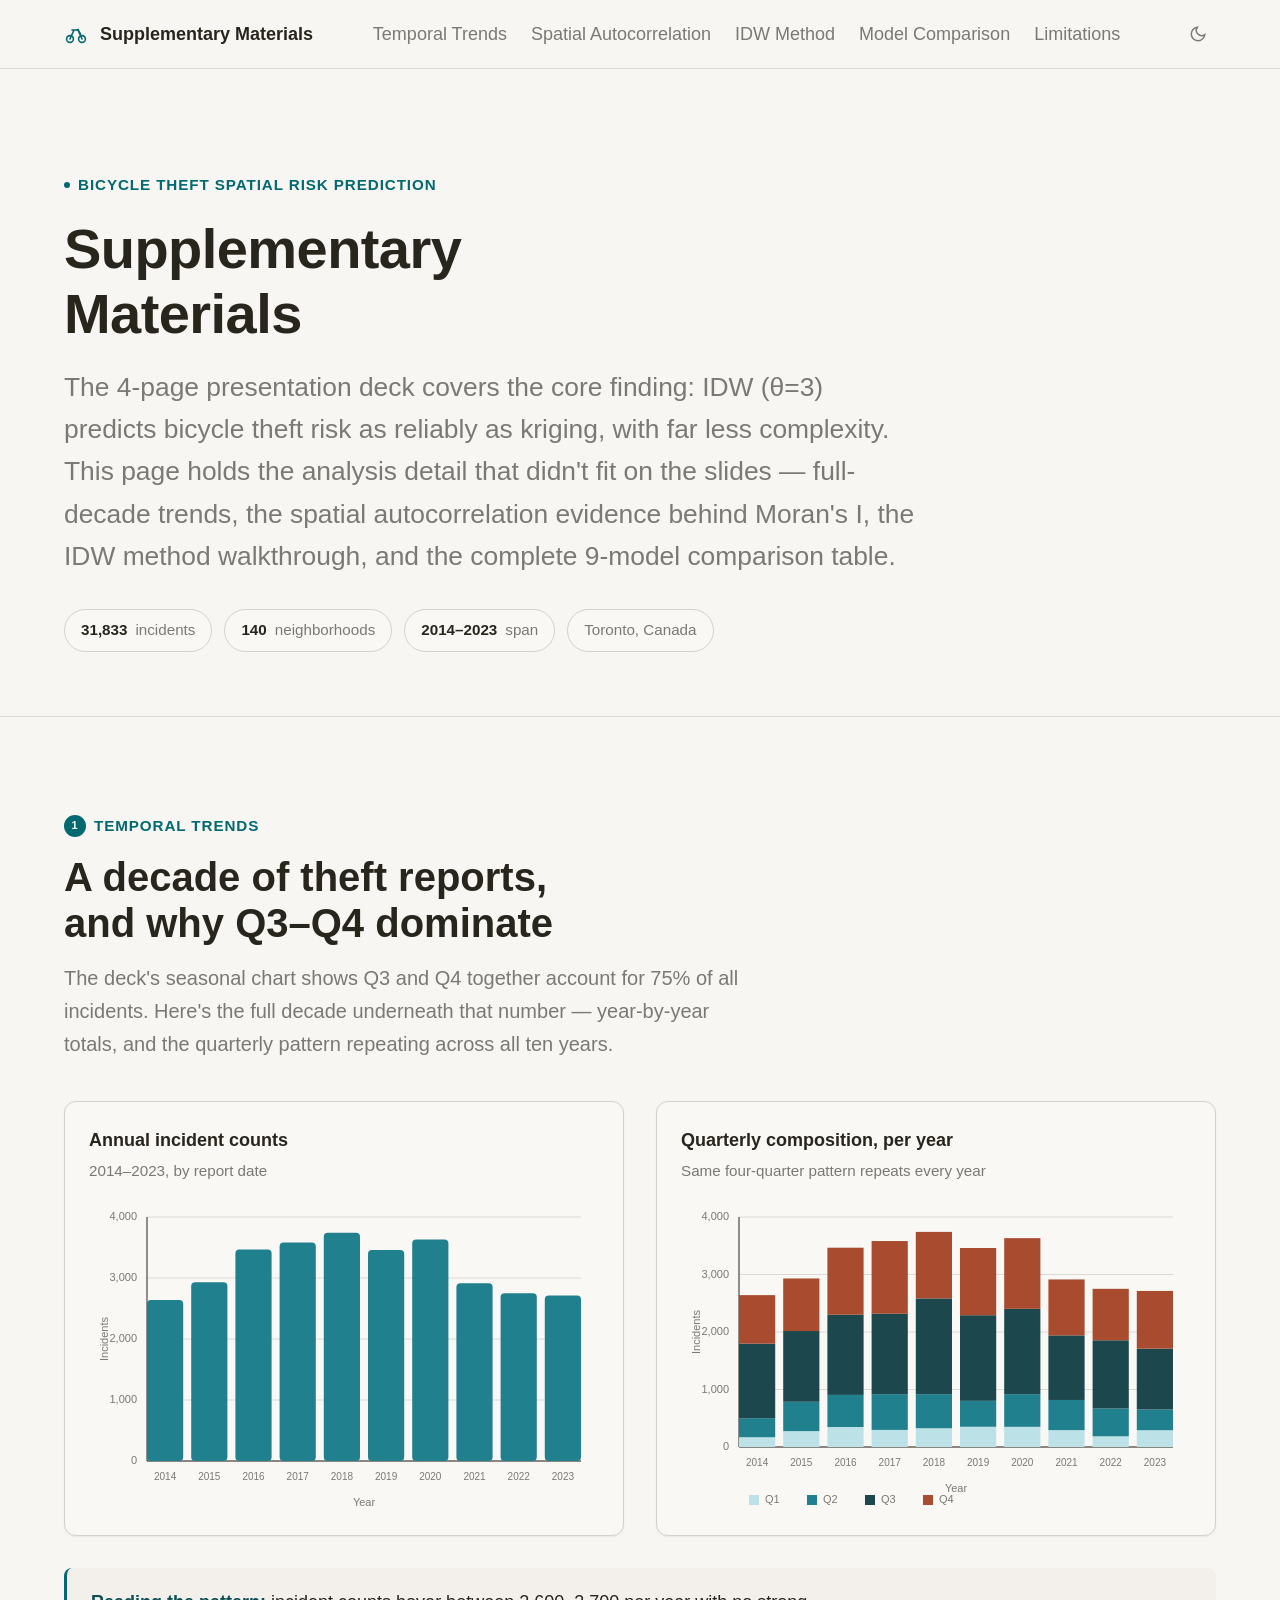
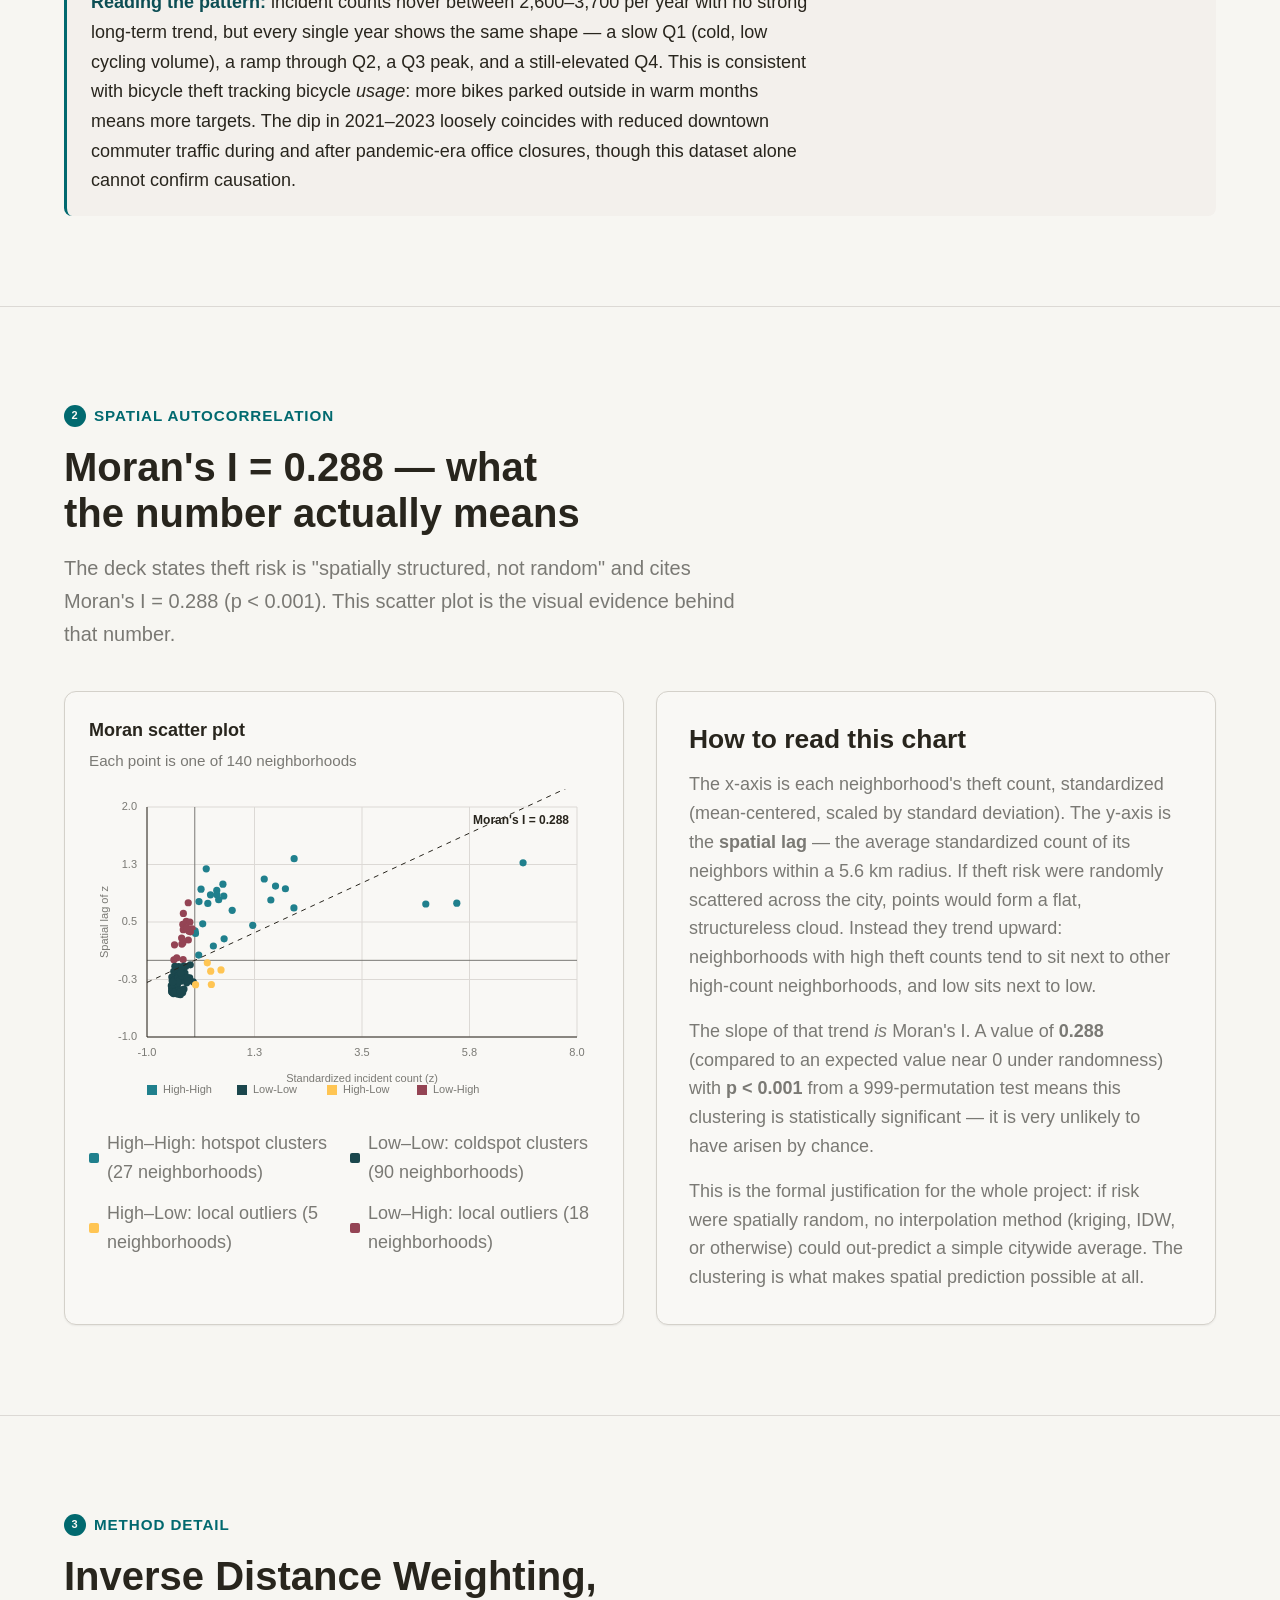
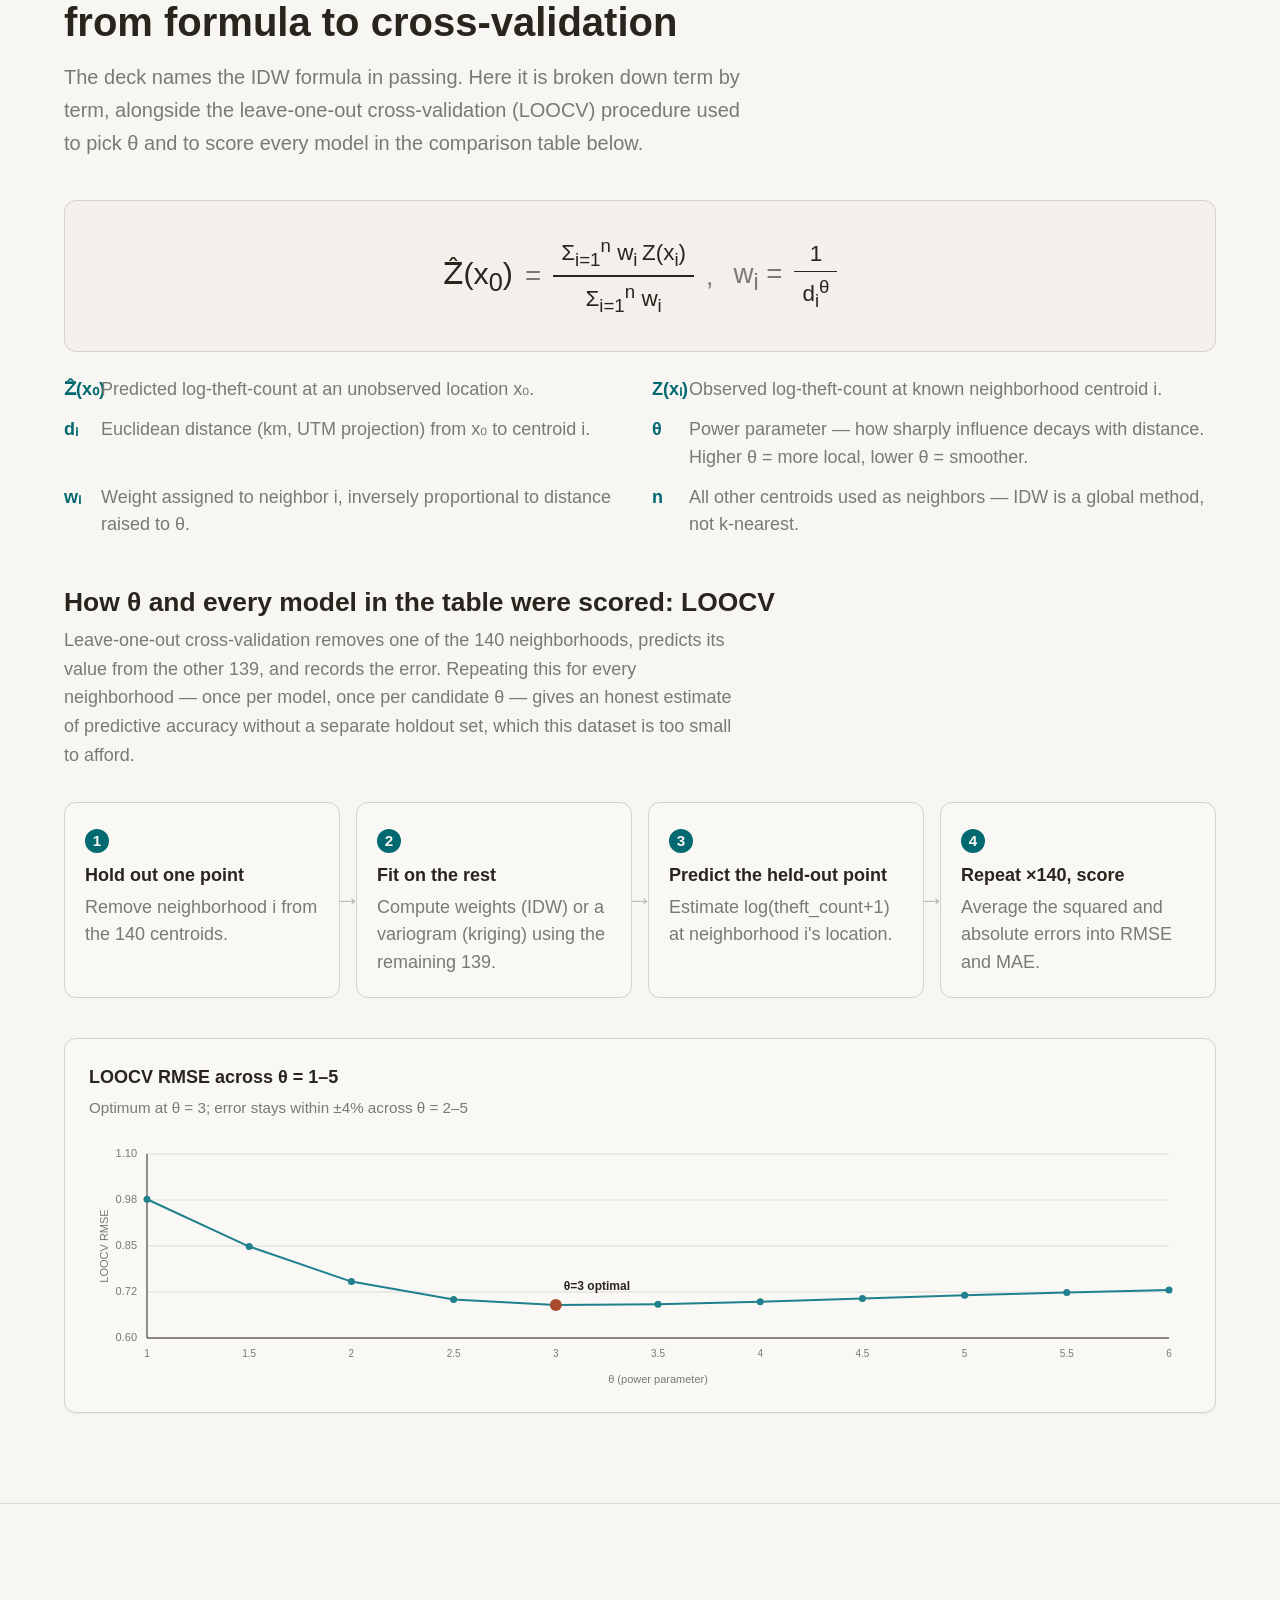
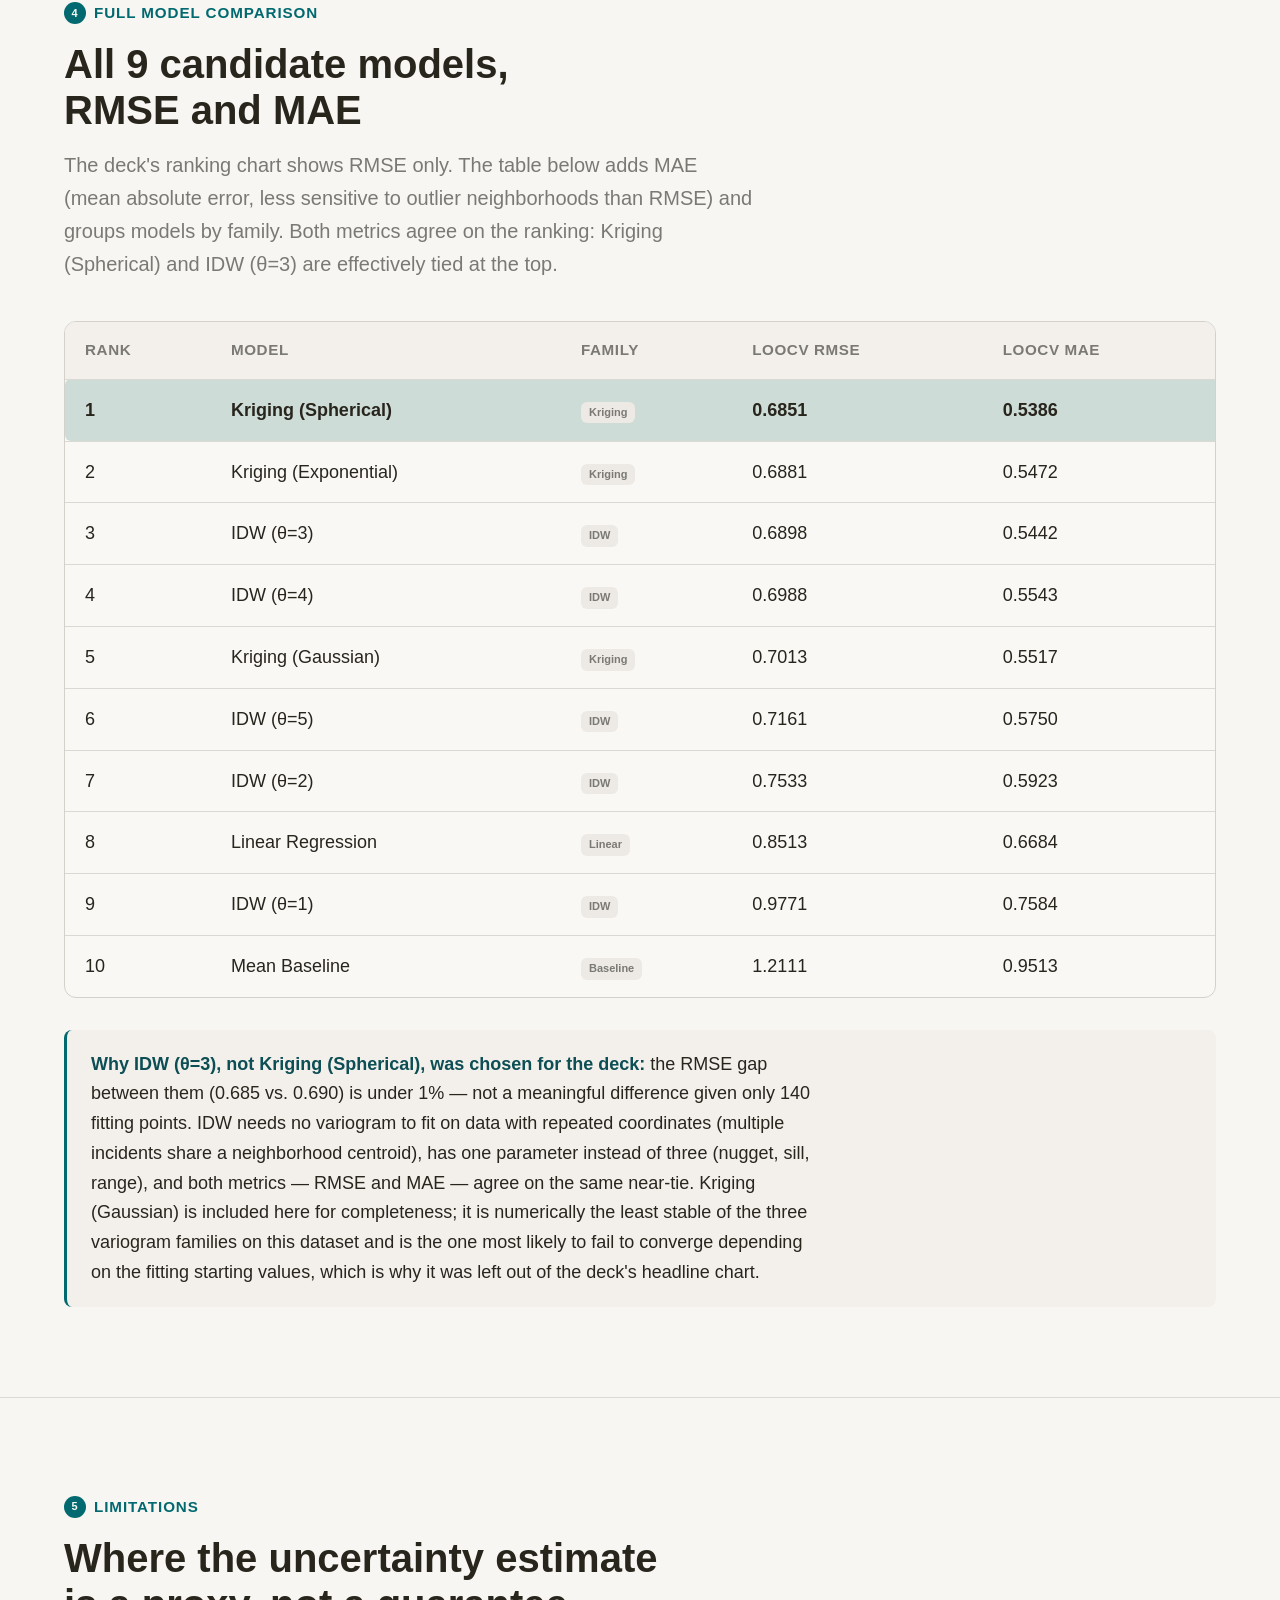
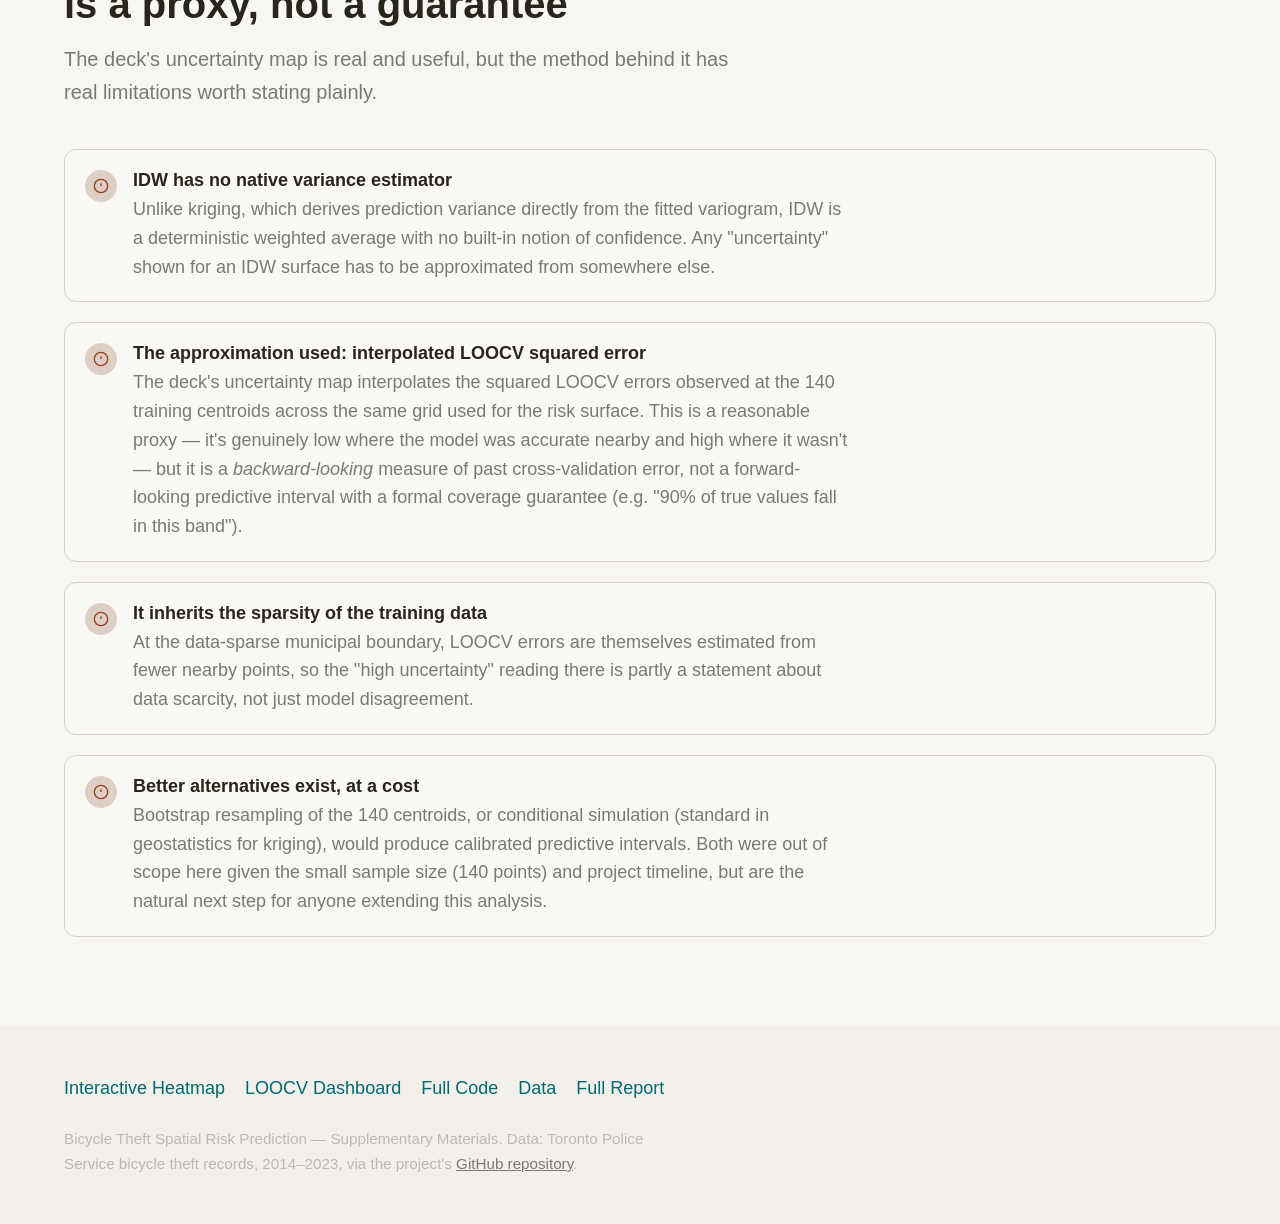
==== commit 900a416b: "Add files via upload" ====
--- a/index.html
+++ b/index.html
@@ -1,5205 +1,1610 @@
 <!DOCTYPE html>
-<html>
+<html lang="en">
 <head>
-<meta charset="utf-8" />
-<title>leaflet</title>
-<style type="text/css">@layer htmltools {
-.html-fill-container {
-display: flex;
-flex-direction: column;
-
-min-height: 0;
-min-width: 0;
-}
-.html-fill-container > .html-fill-item {
-
-flex: 1 1 auto;
-min-height: 0;
-min-width: 0;
-}
-.html-fill-container > :not(.html-fill-item) {
-
-flex: 0 0 auto;
-}
-}
+<meta charset="UTF-8" />
+<meta name="viewport" content="width=device-width, initial-scale=1.0" />
+<title>Supplementary Materials — Bicycle Theft Spatial Risk Prediction</title>
+<meta name="description" content="Extended methodology, temporal trends, spatial autocorrelation evidence, and full model comparison table supporting the Bicycle Theft Spatial Risk Prediction presentation." />
+
+
+<style>
+*,
+*::before,
+*::after {
+  box-sizing: border-box;
+  margin: 0;
+  padding: 0;
+}
+
+html {
+  -moz-text-size-adjust: none;
+  -webkit-text-size-adjust: none;
+  text-size-adjust: none;
+  -webkit-font-smoothing: antialiased;
+  -moz-osx-font-smoothing: grayscale;
+  text-rendering: optimizeLegibility;
+  scroll-behavior: smooth;
+  hanging-punctuation: first last;
+  scroll-padding-top: var(--space-16);
+}
+
+body {
+  min-height: 100dvh;
+  line-height: 1.6;
+  font-family: var(--font-body, sans-serif);
+  font-size: var(--text-base);
+  color: var(--color-text);
+  background-color: var(--color-bg);
+}
+
+img,
+picture,
+video,
+canvas,
+svg {
+  display: block;
+  max-width: 100%;
+  height: auto;
+}
+ul[role='list'],
+ol[role='list'] {
+  list-style: none;
+}
+input,
+button,
+textarea,
+select {
+  font: inherit;
+  color: inherit;
+}
+
+h1,
+h2,
+h3,
+h4,
+h5,
+h6 {
+  text-wrap: balance;
+  line-height: 1.15;
+}
+p,
+li,
+figcaption {
+  text-wrap: pretty;
+  max-width: 72ch;
+}
+
+::selection {
+  background: oklch(from var(--color-primary) l c h / 0.25);
+  color: var(--color-text);
+}
+
+:focus-visible {
+  outline: 2px solid var(--color-primary);
+  outline-offset: 3px;
+  border-radius: var(--radius-sm);
+}
+
+@media (prefers-reduced-motion: reduce) {
+  *,
+  *::before,
+  *::after {
+    animation-duration: 0.01ms !important;
+    animation-iteration-count: 1 !important;
+    transition-duration: 0.01ms !important;
+    scroll-behavior: auto !important;
+  }
+}
+
+button {
+  cursor: pointer;
+  background: none;
+  border: none;
+}
+table {
+  border-collapse: collapse;
+  width: 100%;
+}
+
+a,
+button,
+[role='button'],
+[role='link'],
+input,
+textarea,
+select {
+  transition:
+    color var(--transition-interactive),
+    background var(--transition-interactive),
+    border-color var(--transition-interactive),
+    box-shadow var(--transition-interactive);
+}
+
+.sr-only {
+  position: absolute;
+  width: 1px;
+  height: 1px;
+  padding: 0;
+  margin: -1px;
+  overflow: hidden;
+  clip: rect(0, 0, 0, 0);
+  white-space: nowrap;
+  border-width: 0;
+}
+
+
+/* ============================================================
+   DESIGN TOKENS — Nexus palette (matches presentation deck)
+   ============================================================ */
+:root,
+[data-theme='light'] {
+  --color-bg: #f7f6f2;
+  --color-surface: #f9f8f5;
+  --color-surface-2: #fbfbf9;
+  --color-surface-offset: #f3f0ec;
+  --color-surface-offset-2: #edeae5;
+  --color-divider: #dcd9d5;
+  --color-border: #d4d1ca;
+
+  --color-text: #28251d;
+  --color-text-muted: #7a7974;
+  --color-text-faint: #bab9b4;
+  --color-text-inverse: #f9f8f4;
+
+  --color-primary: #01696f;
+  --color-primary-hover: #0c4e54;
+  --color-primary-active: #0f3638;
+  --color-primary-highlight: #cedcd8;
+
+  --color-warning: #964219;
+  --color-warning-highlight: #ddcfc6;
+  --color-error: #a12c7b;
+  --color-success: #437a22;
+
+  /* chart-only extended hues, harmonized with primary teal */
+  --color-chart-1: #20808d;
+  --color-chart-2: #a84b2f;
+  --color-chart-3: #1b474d;
+  --color-chart-4: #bce2e7;
+  --color-chart-5: #944454;
+  --color-chart-6: #ffc553;
+  --color-chart-7: #848456;
+  --color-chart-8: #6e522b;
+
+  --radius-sm: 0.375rem;
+  --radius-md: 0.5rem;
+  --radius-lg: 0.75rem;
+  --radius-xl: 1rem;
+  --radius-full: 9999px;
+
+  --transition-interactive: 180ms cubic-bezier(0.16, 1, 0.3, 1);
+
+  --shadow-sm: 0 1px 2px oklch(0.2 0.01 80 / 0.06);
+  --shadow-md: 0 4px 12px oklch(0.2 0.01 80 / 0.08);
+  --shadow-lg: 0 12px 32px oklch(0.2 0.01 80 / 0.12);
+
+  --content-narrow: 640px;
+  --content-default: 960px;
+  --content-wide: 1200px;
+
+  --font-display: 'General Sans', 'Helvetica Neue', sans-serif;
+  --font-body: 'Satoshi', 'Helvetica Neue', sans-serif;
+}
+
+[data-theme='dark'] {
+  --color-bg: #171614;
+  --color-surface: #1c1b19;
+  --color-surface-2: #201f1d;
+  --color-surface-offset: #1d1c1a;
+  --color-surface-offset-2: #22211f;
+  --color-divider: #262523;
+  --color-border: #393836;
+  --color-text: #cdccca;
+  --color-text-muted: #797876;
+  --color-text-faint: #5a5957;
+  --color-text-inverse: #2b2a28;
+  --color-primary: #4f98a3;
+  --color-primary-hover: #227f8b;
+  --color-primary-active: #1a626b;
+  --color-primary-highlight: #313b3b;
+  --color-warning: #bb653b;
+  --color-warning-highlight: #564942;
+  --color-error: #d163a7;
+  --color-success: #6daa45;
+
+  --color-chart-1: #4f98a3;
+  --color-chart-2: #d38564;
+  --color-chart-3: #7fb8c2;
+  --color-chart-4: #2d5a60;
+  --color-chart-5: #c2879a;
+  --color-chart-6: #ffd57a;
+  --color-chart-7: #a9a983;
+  --color-chart-8: #a1815c;
+
+  --shadow-sm: 0 1px 2px oklch(0 0 0 / 0.2);
+  --shadow-md: 0 4px 12px oklch(0 0 0 / 0.3);
+  --shadow-lg: 0 12px 32px oklch(0 0 0 / 0.4);
+}
+
+:root {
+  --text-xs: clamp(0.85rem, 0.8rem + 0.25vw, 0.95rem);
+  --text-sm: clamp(1rem, 0.92rem + 0.35vw, 1.125rem);
+  --text-base: clamp(1.125rem, 1.05rem + 0.3vw, 1.25rem);
+  --text-lg: clamp(1.3rem, 1.15rem + 0.8vw, 1.65rem);
+  --text-xl: clamp(1.65rem, 1.3rem + 1.5vw, 2.5rem);
+  --text-2xl: clamp(2.25rem, 1.3rem + 2.75vw, 3.5rem);
+
+  --space-1: 0.25rem;
+  --space-2: 0.5rem;
+  --space-3: 0.75rem;
+  --space-4: 1rem;
+  --space-5: 1.25rem;
+  --space-6: 1.5rem;
+  --space-8: 2rem;
+  --space-10: 2.5rem;
+  --space-12: 3rem;
+  --space-16: 4rem;
+  --space-20: 5rem;
+  --space-24: 6rem;
+  --space-32: 8rem;
+}
+
+/* ============================================================
+   LAYOUT
+   ============================================================ */
+.container {
+  max-width: var(--content-wide);
+  margin-inline: auto;
+  padding-inline: var(--space-6);
+}
+
+.prose-width {
+  max-width: 72ch;
+}
+
+section {
+  padding-block: clamp(var(--space-16), 7vw, var(--space-24));
+  border-bottom: 1px solid var(--color-divider);
+}
+
+section:last-of-type {
+  border-bottom: none;
+}
+
+/* ============================================================
+   HEADER / NAV
+   ============================================================ */
+.site-header {
+  position: sticky;
+  top: 0;
+  z-index: 50;
+  background: oklch(from var(--color-bg) l c h / 0.88);
+  backdrop-filter: blur(12px);
+  border-bottom: 1px solid var(--color-divider);
+}
+
+.site-header__inner {
+  display: flex;
+  align-items: center;
+  justify-content: space-between;
+  gap: var(--space-4);
+  padding-block: var(--space-4);
+  max-width: var(--content-wide);
+  margin-inline: auto;
+  padding-inline: var(--space-6);
+}
+
+.brand {
+  display: flex;
+  align-items: center;
+  gap: var(--space-3);
+  font-family: var(--font-display);
+  font-weight: 600;
+  font-size: var(--text-sm);
+  color: var(--color-text);
+  text-decoration: none;
+  white-space: nowrap;
+}
+
+.brand svg {
+  flex-shrink: 0;
+}
+
+.main-nav {
+  display: flex;
+  gap: var(--space-6);
+  align-items: center;
+}
+
+.main-nav a {
+  font-size: var(--text-sm);
+  color: var(--color-text-muted);
+  text-decoration: none;
+  white-space: nowrap;
+}
+
+.main-nav a:hover {
+  color: var(--color-primary);
+}
+
+.nav-scroll {
+  overflow-x: auto;
+  scrollbar-width: none;
+}
+.nav-scroll::-webkit-scrollbar {
+  display: none;
+}
+
+.theme-toggle {
+  display: inline-flex;
+  align-items: center;
+  justify-content: center;
+  width: 36px;
+  height: 36px;
+  border-radius: var(--radius-full);
+  color: var(--color-text-muted);
+  flex-shrink: 0;
+}
+.theme-toggle:hover {
+  color: var(--color-primary);
+  background: var(--color-surface-offset);
+}
+
+/* ============================================================
+   HERO
+   ============================================================ */
+.hero {
+  padding-block: clamp(var(--space-16), 8vw, var(--space-24)) clamp(var(--space-10), 5vw, var(--space-16));
+}
+
+.hero__eyebrow {
+  display: inline-flex;
+  align-items: center;
+  gap: var(--space-2);
+  font-size: var(--text-xs);
+  font-weight: 600;
+  letter-spacing: 0.06em;
+  text-transform: uppercase;
+  color: var(--color-primary);
+  margin-bottom: var(--space-5);
+}
+
+.hero__eyebrow::before {
+  content: '';
+  width: 6px;
+  height: 6px;
+  border-radius: var(--radius-full);
+  background: var(--color-primary);
+}
+
+.hero h1 {
+  font-family: var(--font-display);
+  font-size: var(--text-2xl);
+  font-weight: 600;
+  letter-spacing: -0.01em;
+  color: var(--color-text);
+  max-width: 20ch;
+  margin-bottom: var(--space-5);
+}
+
+.hero p {
+  font-size: var(--text-lg);
+  line-height: 1.6;
+  color: var(--color-text-muted);
+  max-width: 58ch;
+  margin-bottom: var(--space-8);
+}
+
+.hero__meta {
+  display: flex;
+  flex-wrap: wrap;
+  gap: var(--space-3);
+}
+
+.pill {
+  display: inline-flex;
+  align-items: center;
+  gap: var(--space-2);
+  padding: var(--space-2) var(--space-4);
+  border-radius: var(--radius-full);
+  background: var(--color-surface);
+  border: 1px solid var(--color-border);
+  font-size: var(--text-xs);
+  color: var(--color-text-muted);
+  font-variant-numeric: tabular-nums lining-nums;
+}
+
+.pill strong {
+  color: var(--color-text);
+  font-weight: 600;
+}
+
+/* ============================================================
+   SECTION HEADINGS
+   ============================================================ */
+.section-label {
+  display: inline-flex;
+  align-items: center;
+  gap: var(--space-2);
+  font-size: var(--text-xs);
+  font-weight: 600;
+  letter-spacing: 0.06em;
+  text-transform: uppercase;
+  color: var(--color-primary);
+  margin-bottom: var(--space-4);
+}
+
+.section-label .num {
+  display: inline-flex;
+  align-items: center;
+  justify-content: center;
+  width: 22px;
+  height: 22px;
+  border-radius: var(--radius-full);
+  background: var(--color-primary);
+  color: var(--color-text-inverse);
+  font-size: 11px;
+}
+
+.section-title {
+  font-family: var(--font-display);
+  font-size: var(--text-xl);
+  font-weight: 600;
+  color: var(--color-text);
+  margin-bottom: var(--space-4);
+  max-width: 32ch;
+}
+
+.section-intro {
+  font-size: var(--text-base);
+  line-height: 1.65;
+  color: var(--color-text-muted);
+  max-width: 62ch;
+  margin-bottom: var(--space-10);
+}
+
+/* ============================================================
+   CARDS / PANELS
+   ============================================================ */
+.card {
+  background: var(--color-surface);
+  border: 1px solid var(--color-border);
+  border-radius: var(--radius-lg);
+  padding: var(--space-8);
+  box-shadow: var(--shadow-sm);
+}
+
+.grid-2 {
+  display: grid;
+  grid-template-columns: 1fr 1fr;
+  gap: var(--space-8);
+}
+
+.grid-3 {
+  display: grid;
+  grid-template-columns: repeat(3, 1fr);
+  gap: var(--space-6);
+}
+
+@media (max-width: 860px) {
+  .grid-2,
+  .grid-3 {
+    grid-template-columns: 1fr;
+  }
+}
+
+.chart-card {
+  background: var(--color-surface);
+  border: 1px solid var(--color-border);
+  border-radius: var(--radius-lg);
+  padding: var(--space-6) var(--space-6) var(--space-4);
+  box-shadow: var(--shadow-sm);
+}
+
+.chart-card__title {
+  font-size: var(--text-sm);
+  font-weight: 600;
+  color: var(--color-text);
+  margin-bottom: var(--space-1);
+}
+
+.chart-card__subtitle {
+  font-size: var(--text-xs);
+  color: var(--color-text-muted);
+  margin-bottom: var(--space-4);
+}
+
+.chart-canvas-wrap {
+  position: relative;
+  height: 320px;
+}
+
+.chart-canvas-wrap.short {
+  height: 260px;
+}
+
+.callout {
+  border-left: 3px solid var(--color-primary);
+  background: var(--color-surface-offset);
+  border-radius: var(--radius-md);
+  padding: var(--space-5) var(--space-6);
+  font-size: var(--text-sm);
+  line-height: 1.65;
+  color: var(--color-text);
+}
+
+.callout strong {
+  color: var(--color-primary-hover);
+}
+
+[data-theme='dark'] .callout strong {
+  color: var(--color-primary);
+}
+
+.callout.warning {
+  border-left-color: var(--color-warning);
+}
+
+.callout p + p {
+  margin-top: var(--space-3);
+}
+
+/* ============================================================
+   STAT ROW
+   ============================================================ */
+.stat-row {
+  display: grid;
+  grid-template-columns: repeat(4, 1fr);
+  gap: var(--space-6);
+  margin-bottom: var(--space-10);
+}
+
+@media (max-width: 860px) {
+  .stat-row {
+    grid-template-columns: repeat(2, 1fr);
+  }
+}
+
+.stat {
+  padding: var(--space-5);
+  background: var(--color-surface);
+  border: 1px solid var(--color-border);
+  border-radius: var(--radius-lg);
+}
+
+.stat__value {
+  font-family: var(--font-display);
+  font-size: var(--text-xl);
+  font-weight: 600;
+  color: var(--color-primary);
+  font-variant-numeric: tabular-nums lining-nums;
+  margin-bottom: var(--space-1);
+}
+
+.stat__label {
+  font-size: var(--text-xs);
+  color: var(--color-text-muted);
+}
+
+/* ============================================================
+   TABLE
+   ============================================================ */
+.table-wrap {
+  overflow-x: auto;
+  border: 1px solid var(--color-border);
+  border-radius: var(--radius-lg);
+  background: var(--color-surface);
+}
+
+.data-table {
+  font-size: var(--text-sm);
+}
+
+.data-table th,
+.data-table td {
+  padding: var(--space-4) var(--space-5);
+  text-align: left;
+  border-bottom: 1px solid var(--color-divider);
+  white-space: nowrap;
+}
+
+.data-table th {
+  font-size: var(--text-xs);
+  text-transform: uppercase;
+  letter-spacing: 0.04em;
+  color: var(--color-text-muted);
+  font-weight: 600;
+  background: var(--color-surface-offset);
+}
+
+.data-table td {
+  font-variant-numeric: tabular-nums lining-nums;
+  color: var(--color-text);
+}
+
+.data-table tr:last-child td {
+  border-bottom: none;
+}
+
+.data-table tr.is-best td {
+  background: var(--color-primary-highlight);
+  font-weight: 600;
+}
+
+.data-table tr.is-best td:first-child {
+  border-radius: var(--radius-sm) 0 0 var(--radius-sm);
+}
+
+.tag {
+  display: inline-block;
+  padding: 2px var(--space-2);
+  border-radius: var(--radius-sm);
+  font-size: 11px;
+  font-weight: 600;
+  background: var(--color-surface-offset-2);
+  color: var(--color-text-muted);
+}
+
+/* ============================================================
+   FORMULA BLOCK
+   ============================================================ */
+.formula-block {
+  background: var(--color-surface-offset);
+  border: 1px solid var(--color-border);
+  border-radius: var(--radius-lg);
+  padding: var(--space-8);
+  text-align: center;
+  font-size: var(--text-lg);
+  color: var(--color-text);
+  margin-bottom: var(--space-6);
+  overflow-x: auto;
+}
+
+.formula-row {
+  display: flex;
+  align-items: center;
+  justify-content: center;
+  flex-wrap: wrap;
+  gap: var(--space-3);
+  font-family: var(--font-display);
+}
+
+.formula-var {
+  font-size: 1.15em;
+}
+
+.formula-eq {
+  font-size: 1.05em;
+  color: var(--color-text-muted);
+}
+
+.formula-eq--gap {
+  margin-left: var(--space-2);
+}
+
+.formula-comma {
+  color: var(--color-text-muted);
+}
+
+.formula-frac {
+  display: inline-flex;
+  flex-direction: column;
+  align-items: center;
+  font-size: 0.85em;
+  line-height: 1.4;
+  vertical-align: middle;
+}
+
+.formula-frac__top,
+.formula-frac__bottom {
+  padding-inline: var(--space-2);
+  white-space: nowrap;
+}
+
+.formula-frac__bar {
+  width: 100%;
+  height: 1.5px;
+  background: var(--color-text);
+  margin-block: 2px;
+}
+
+.legend-list {
+  display: grid;
+  grid-template-columns: repeat(2, 1fr);
+  gap: var(--space-3) var(--space-6);
+  margin-top: var(--space-6);
+}
+
+@media (max-width: 640px) {
+  .legend-list {
+    grid-template-columns: 1fr;
+  }
+}
+
+.legend-item {
+  display: flex;
+  gap: var(--space-3);
+  font-size: var(--text-sm);
+  line-height: 1.55;
+}
+
+.legend-item .sym {
+  font-family: var(--font-display);
+  font-weight: 600;
+  color: var(--color-primary);
+  flex-shrink: 0;
+  width: 2.5ch;
+}
+
+.legend-item .desc {
+  color: var(--color-text-muted);
+}
+
+/* ============================================================
+   FLOW STEPS (LOOCV diagram)
+   ============================================================ */
+.flow-steps {
+  display: grid;
+  grid-template-columns: repeat(4, 1fr);
+  gap: var(--space-4);
+  margin-top: var(--space-8);
+}
+
+@media (max-width: 860px) {
+  .flow-steps {
+    grid-template-columns: 1fr;
+  }
+}
+
+.flow-step {
+  position: relative;
+  padding: var(--space-5);
+  background: var(--color-surface);
+  border: 1px solid var(--color-border);
+  border-radius: var(--radius-lg);
+}
+
+.flow-step__num {
+  display: inline-flex;
+  align-items: center;
+  justify-content: center;
+  width: 24px;
+  height: 24px;
+  border-radius: var(--radius-full);
+  background: var(--color-primary);
+  color: var(--color-text-inverse);
+  font-size: var(--text-xs);
+  font-weight: 600;
+  margin-bottom: var(--space-3);
+}
+
+.flow-step h4 {
+  font-size: var(--text-sm);
+  font-weight: 600;
+  margin-bottom: var(--space-2);
+  color: var(--color-text);
+}
+
+.flow-step p {
+  font-size: var(--text-sm);
+  line-height: 1.55;
+  color: var(--color-text-muted);
+}
+
+.flow-arrow {
+  display: none;
+}
+
+@media (min-width: 861px) {
+  .flow-step:not(:last-child)::after {
+    content: '→';
+    position: absolute;
+    right: -22px;
+    top: 50%;
+    transform: translateY(-50%);
+    color: var(--color-text-faint);
+    font-size: var(--text-lg);
+  }
+}
+
+/* ============================================================
+   QUADRANT LEGEND (Moran scatter)
+   ============================================================ */
+.quadrant-legend {
+  display: grid;
+  grid-template-columns: repeat(2, 1fr);
+  gap: var(--space-3);
+  margin-top: var(--space-5);
+}
+
+@media (max-width: 640px) {
+  .quadrant-legend {
+    grid-template-columns: 1fr;
+  }
+}
+
+.quadrant-item {
+  display: flex;
+  align-items: center;
+  gap: var(--space-2);
+  font-size: var(--text-sm);
+  color: var(--color-text-muted);
+}
+
+.quadrant-swatch {
+  width: 10px;
+  height: 10px;
+  border-radius: 2px;
+  flex-shrink: 0;
+}
+
+/* ============================================================
+   LIMITATIONS LIST
+   ============================================================ */
+.limitations-list {
+  display: flex;
+  flex-direction: column;
+  gap: var(--space-5);
+}
+
+.limitation-item {
+  display: flex;
+  gap: var(--space-4);
+  padding: var(--space-5);
+  background: var(--color-surface);
+  border: 1px solid var(--color-border);
+  border-radius: var(--radius-lg);
+}
+
+.limitation-item__icon {
+  flex-shrink: 0;
+  width: 32px;
+  height: 32px;
+  border-radius: var(--radius-full);
+  background: var(--color-warning-highlight);
+  color: var(--color-warning);
+  display: flex;
+  align-items: center;
+  justify-content: center;
+}
+
+.limitation-item h4 {
+  font-size: var(--text-sm);
+  font-weight: 600;
+  margin-bottom: var(--space-1);
+  color: var(--color-text);
+}
+
+.limitation-item p {
+  font-size: var(--text-sm);
+  line-height: 1.6;
+  color: var(--color-text-muted);
+}
+
+/* ============================================================
+   FOOTER
+   ============================================================ */
+.site-footer {
+  padding-block: var(--space-12);
+  background: var(--color-surface-offset);
+}
+
+.footer-links {
+  display: flex;
+  flex-wrap: wrap;
+  gap: var(--space-2) var(--space-5);
+  margin-bottom: var(--space-6);
+}
+
+.footer-links a {
+  display: inline-flex;
+  align-items: center;
+  gap: var(--space-2);
+  font-size: var(--text-sm);
+  color: var(--color-primary);
+  text-decoration: none;
+}
+
+.footer-links a:hover {
+  color: var(--color-primary-hover);
+  text-decoration: underline;
+}
+
+.footer-meta {
+  font-size: var(--text-xs);
+  color: var(--color-text-faint);
+}
+
+.footer-meta a {
+  color: var(--color-text-muted);
+  text-decoration: underline;
+}
+
+/* ============================================================
+   SCROLL REVEAL
+   ============================================================ */
+.reveal {
+  opacity: 0;
+  transform: translateY(16px);
+  transition:
+    opacity 0.6s cubic-bezier(0.16, 1, 0.3, 1),
+    transform 0.6s cubic-bezier(0.16, 1, 0.3, 1);
+}
+
+.reveal.is-visible {
+  opacity: 1;
+  transform: translateY(0);
+}
+
+@media (prefers-reduced-motion: reduce) {
+  .reveal {
+    opacity: 1;
+    transform: none;
+  }
+}
+
 </style>
-<script>(function() {
-  // If window.HTMLWidgets is already defined, then use it; otherwise create a
-  // new object. This allows preceding code to set options that affect the
-  // initialization process (though none currently exist).
-  window.HTMLWidgets = window.HTMLWidgets || {};
-
-  // See if we're running in a viewer pane. If not, we're in a web browser.
-  var viewerMode = window.HTMLWidgets.viewerMode =
-      /\bviewer_pane=1\b/.test(window.location);
-
-  // See if we're running in Shiny mode. If not, it's a static document.
-  // Note that static widgets can appear in both Shiny and static modes, but
-  // obviously, Shiny widgets can only appear in Shiny apps/documents.
-  var shinyMode = window.HTMLWidgets.shinyMode =
-      typeof(window.Shiny) !== "undefined" && !!window.Shiny.outputBindings;
-
-  // We can't count on jQuery being available, so we implement our own
-  // version if necessary.
-  function querySelectorAll(scope, selector) {
-    if (typeof(jQuery) !== "undefined" && scope instanceof jQuery) {
-      return scope.find(selector);
+
+</head>
+<body>
+
+<a href="#main" class="sr-only">Skip to content</a>
+
+<header class="site-header">
+  <div class="site-header__inner">
+    <a href="#top" class="brand" aria-label="Bicycle Theft Spatial Risk Prediction — Supplementary Materials">
+      <svg width="24" height="24" viewBox="0 0 24 24" fill="none" aria-hidden="true">
+        <circle cx="6" cy="17" r="3.4" stroke="currentColor" stroke-width="1.6" style="color:var(--color-primary)"/>
+        <circle cx="18" cy="17" r="3.4" stroke="currentColor" stroke-width="1.6" style="color:var(--color-primary)"/>
+        <path d="M6 17L10 8H14L18 17M10 8H8M14 8L16.5 12" stroke="currentColor" stroke-width="1.6" stroke-linecap="round" stroke-linejoin="round" style="color:var(--color-primary)"/>
+        <circle cx="14" cy="8" r="1.3" fill="currentColor" style="color:var(--color-primary)"/>
+      </svg>
+      <span>Supplementary&nbsp;Materials</span>
+    </a>
+    <nav class="main-nav nav-scroll" aria-label="Section navigation">
+      <a href="#trends">Temporal Trends</a>
+      <a href="#autocorrelation">Spatial Autocorrelation</a>
+      <a href="#method">IDW Method</a>
+      <a href="#comparison">Model Comparison</a>
+      <a href="#limitations">Limitations</a>
+    </nav>
+    <button class="theme-toggle" data-theme-toggle aria-label="Switch to dark mode">
+      <svg width="18" height="18" viewBox="0 0 24 24" fill="none" stroke="currentColor" stroke-width="2"><path d="M21 12.79A9 9 0 1 1 11.21 3 7 7 0 0 0 21 12.79z"/></svg>
+    </button>
+  </div>
+</header>
+
+<main id="main">
+
+  <!-- ============ HERO ============ -->
+  <section class="hero" id="top">
+    <div class="container">
+      <div class="hero__eyebrow">Bicycle Theft Spatial Risk Prediction</div>
+      <h1>Supplementary Materials</h1>
+      <p>
+        The 4-page presentation deck covers the core finding: IDW (θ=3) predicts bicycle theft risk
+        as reliably as kriging, with far less complexity. This page holds the analysis detail that
+        didn't fit on the slides — full-decade trends, the spatial autocorrelation evidence behind
+        Moran's I, the IDW method walkthrough, and the complete 9-model comparison table.
+      </p>
+      <div class="hero__meta">
+        <span class="pill"><strong>31,833</strong> incidents</span>
+        <span class="pill"><strong>140</strong> neighborhoods</span>
+        <span class="pill"><strong>2014–2023</strong> span</span>
+        <span class="pill">Toronto, Canada</span>
+      </div>
+    </div>
+  </section>
+
+  <!-- ============ 1. TEMPORAL TRENDS ============ -->
+  <section id="trends">
+    <div class="container">
+      <div class="section-label"><span class="num">1</span> Temporal Trends</div>
+      <h2 class="section-title">A decade of theft reports, and why Q3–Q4 dominate</h2>
+      <p class="section-intro">
+        The deck's seasonal chart shows Q3 and Q4 together account for 75% of all incidents. Here's the
+        full decade underneath that number — year-by-year totals, and the quarterly pattern repeating
+        across all ten years.
+      </p>
+
+      <div class="grid-2">
+        <div class="chart-card reveal">
+          <div class="chart-card__title">Annual incident counts</div>
+          <div class="chart-card__subtitle">2014–2023, by report date</div>
+          <div class="chart-canvas-wrap">
+            <canvas id="chartYearly" role="img" aria-label="Bar chart of bicycle theft incidents per year from 2014 to 2023"></canvas>
+          </div>
+        </div>
+        <div class="chart-card reveal">
+          <div class="chart-card__title">Quarterly composition, per year</div>
+          <div class="chart-card__subtitle">Same four-quarter pattern repeats every year</div>
+          <div class="chart-canvas-wrap">
+            <canvas id="chartYearQuarter" role="img" aria-label="Stacked bar chart of bicycle theft incidents by quarter for each year from 2014 to 2023"></canvas>
+          </div>
+        </div>
+      </div>
+
+      <div class="callout reveal" style="margin-top: var(--space-8);">
+        <p>
+          <strong>Reading the pattern:</strong> incident counts hover between 2,600–3,700 per year with no
+          strong long-term trend, but every single year shows the same shape — a slow Q1 (cold, low cycling
+          volume), a ramp through Q2, a Q3 peak, and a still-elevated Q4. This is consistent with bicycle theft
+          tracking bicycle <em>usage</em>: more bikes parked outside in warm months means more targets. The dip in
+          2021–2023 loosely coincides with reduced downtown commuter traffic during and after pandemic-era
+          office closures, though this dataset alone cannot confirm causation.
+        </p>
+      </div>
+    </div>
+  </section>
+
+  <!-- ============ 2. SPATIAL AUTOCORRELATION ============ -->
+  <section id="autocorrelation">
+    <div class="container">
+      <div class="section-label"><span class="num">2</span> Spatial Autocorrelation</div>
+      <h2 class="section-title">Moran's I = 0.288 — what the number actually means</h2>
+      <p class="section-intro">
+        The deck states theft risk is "spatially structured, not random" and cites Moran's I = 0.288
+        (p &lt; 0.001). This scatter plot is the visual evidence behind that number.
+      </p>
+
+      <div class="grid-2">
+        <div class="chart-card reveal">
+          <div class="chart-card__title">Moran scatter plot</div>
+          <div class="chart-card__subtitle">Each point is one of 140 neighborhoods</div>
+          <div class="chart-canvas-wrap">
+            <canvas id="chartMoran" role="img" aria-label="Scatter plot of standardized theft counts versus their spatial lag across 140 Toronto neighborhoods, showing positive spatial autocorrelation"></canvas>
+          </div>
+          <div class="quadrant-legend">
+            <div class="quadrant-item"><span class="quadrant-swatch" style="background:var(--color-chart-1)"></span>High–High: hotspot clusters (27 neighborhoods)</div>
+            <div class="quadrant-item"><span class="quadrant-swatch" style="background:var(--color-chart-3)"></span>Low–Low: coldspot clusters (90 neighborhoods)</div>
+            <div class="quadrant-item"><span class="quadrant-swatch" style="background:var(--color-chart-6)"></span>High–Low: local outliers (5 neighborhoods)</div>
+            <div class="quadrant-item"><span class="quadrant-swatch" style="background:var(--color-chart-5)"></span>Low–High: local outliers (18 neighborhoods)</div>
+          </div>
+        </div>
+
+        <div class="card reveal">
+          <h3 style="font-size: var(--text-lg); font-weight: 600; margin-bottom: var(--space-4);">How to read this chart</h3>
+          <p style="font-size: var(--text-sm); color: var(--color-text-muted); margin-bottom: var(--space-4);">
+            The x-axis is each neighborhood's theft count, standardized (mean-centered, scaled by standard
+            deviation). The y-axis is the <strong>spatial lag</strong> — the average standardized count of its
+            neighbors within a 5.6&nbsp;km radius. If theft risk were randomly scattered across the city, points
+            would form a flat, structureless cloud. Instead they trend upward: neighborhoods with high theft
+            counts tend to sit next to other high-count neighborhoods, and low sits next to low.
+          </p>
+          <p style="font-size: var(--text-sm); color: var(--color-text-muted); margin-bottom: var(--space-4);">
+            The slope of that trend <em>is</em> Moran's I. A value of <strong>0.288</strong> (compared to an
+            expected value near 0 under randomness) with <strong>p &lt; 0.001</strong> from a 999-permutation test
+            means this clustering is statistically significant — it is very unlikely to have arisen by chance.
+          </p>
+          <p style="font-size: var(--text-sm); color: var(--color-text-muted);">
+            This is the formal justification for the whole project: if risk were spatially random, no
+            interpolation method (kriging, IDW, or otherwise) could out-predict a simple citywide average.
+            The clustering is what makes spatial prediction possible at all.
+          </p>
+        </div>
+      </div>
+    </div>
+  </section>
+
+  <!-- ============ 3. IDW METHOD ============ -->
+  <section id="method">
+    <div class="container">
+      <div class="section-label"><span class="num">3</span> Method Detail</div>
+      <h2 class="section-title">Inverse Distance Weighting, from formula to cross-validation</h2>
+      <p class="section-intro">
+        The deck names the IDW formula in passing. Here it is broken down term by term, alongside the
+        leave-one-out cross-validation (LOOCV) procedure used to pick θ and to score every model in the
+        comparison table below.
+      </p>
+
+      <div class="formula-block reveal" aria-label="IDW prediction formula: Z hat of x zero equals the sum of w sub i times Z of x sub i, divided by the sum of w sub i; where w sub i equals 1 over d sub i to the power theta">
+        <div class="formula-row">
+          <span class="formula-var">Ẑ(x<sub>0</sub>)</span>
+          <span class="formula-eq">=</span>
+          <span class="formula-frac">
+            <span class="formula-frac__top">Σ<sub>i=1</sub><sup>n</sup> w<sub>i</sub> Z(x<sub>i</sub>)</span>
+            <span class="formula-frac__bar"></span>
+            <span class="formula-frac__bottom">Σ<sub>i=1</sub><sup>n</sup> w<sub>i</sub></span>
+          </span>
+          <span class="formula-comma">,</span>
+          <span class="formula-eq formula-eq--gap">w<sub>i</sub> =</span>
+          <span class="formula-frac">
+            <span class="formula-frac__top">1</span>
+            <span class="formula-frac__bar"></span>
+            <span class="formula-frac__bottom">d<sub>i</sub><sup>θ</sup></span>
+          </span>
+        </div>
+      </div>
+
+      <div class="legend-list reveal">
+        <div class="legend-item"><span class="sym">Ẑ(x₀)</span><span class="desc">Predicted log-theft-count at an unobserved location x₀.</span></div>
+        <div class="legend-item"><span class="sym">Z(xᵢ)</span><span class="desc">Observed log-theft-count at known neighborhood centroid i.</span></div>
+        <div class="legend-item"><span class="sym">dᵢ</span><span class="desc">Euclidean distance (km, UTM projection) from x₀ to centroid i.</span></div>
+        <div class="legend-item"><span class="sym">θ</span><span class="desc">Power parameter — how sharply influence decays with distance. Higher θ = more local, lower θ = smoother.</span></div>
+        <div class="legend-item"><span class="sym">wᵢ</span><span class="desc">Weight assigned to neighbor i, inversely proportional to distance raised to θ.</span></div>
+        <div class="legend-item"><span class="sym">n</span><span class="desc">All other centroids used as neighbors — IDW is a global method, not k-nearest.</span></div>
+      </div>
+
+      <h3 style="font-size: var(--text-lg); font-weight: 600; margin-top: var(--space-12); margin-bottom: var(--space-2);">
+        How θ and every model in the table were scored: LOOCV
+      </h3>
+      <p style="font-size: var(--text-sm); color: var(--color-text-muted); max-width: 68ch; margin-bottom: var(--space-2);">
+        Leave-one-out cross-validation removes one of the 140 neighborhoods, predicts its value from the
+        other 139, and records the error. Repeating this for every neighborhood — once per model, once per
+        candidate θ — gives an honest estimate of predictive accuracy without a separate holdout set, which
+        this dataset is too small to afford.
+      </p>
+
+      <div class="flow-steps reveal">
+        <div class="flow-step">
+          <div class="flow-step__num">1</div>
+          <h4>Hold out one point</h4>
+          <p>Remove neighborhood i from the 140 centroids.</p>
+        </div>
+        <div class="flow-step">
+          <div class="flow-step__num">2</div>
+          <h4>Fit on the rest</h4>
+          <p>Compute weights (IDW) or a variogram (kriging) using the remaining 139.</p>
+        </div>
+        <div class="flow-step">
+          <div class="flow-step__num">3</div>
+          <h4>Predict the held-out point</h4>
+          <p>Estimate log(theft_count+1) at neighborhood i's location.</p>
+        </div>
+        <div class="flow-step">
+          <div class="flow-step__num">4</div>
+          <h4>Repeat ×140, score</h4>
+          <p>Average the squared and absolute errors into RMSE and MAE.</p>
+        </div>
+      </div>
+
+      <div class="chart-card reveal" style="margin-top: var(--space-10);">
+        <div class="chart-card__title">LOOCV RMSE across θ = 1–5</div>
+        <div class="chart-card__subtitle">Optimum at θ = 3; error stays within ±4% across θ = 2–5</div>
+        <div class="chart-canvas-wrap short">
+          <canvas id="chartTheta" role="img" aria-label="Line chart of LOOCV RMSE against IDW power parameter theta, showing a minimum at theta equals 3"></canvas>
+        </div>
+      </div>
+    </div>
+  </section>
+
+  <!-- ============ 4. FULL MODEL COMPARISON ============ -->
+  <section id="comparison">
+    <div class="container">
+      <div class="section-label"><span class="num">4</span> Full Model Comparison</div>
+      <h2 class="section-title">All 9 candidate models, RMSE and MAE</h2>
+      <p class="section-intro">
+        The deck's ranking chart shows RMSE only. The table below adds MAE (mean absolute error, less
+        sensitive to outlier neighborhoods than RMSE) and groups models by family. Both metrics agree on
+        the ranking: Kriging (Spherical) and IDW (θ=3) are effectively tied at the top.
+      </p>
+
+      <div class="table-wrap reveal">
+        <table class="data-table" id="modelTable">
+          <thead>
+            <tr>
+              <th>Rank</th>
+              <th>Model</th>
+              <th>Family</th>
+              <th>LOOCV RMSE</th>
+              <th>LOOCV MAE</th>
+            </tr>
+          </thead>
+          <tbody><!-- injected --></tbody>
+        </table>
+      </div>
+
+      <div class="callout reveal" style="margin-top: var(--space-8);">
+        <p>
+          <strong>Why IDW (θ=3), not Kriging (Spherical), was chosen for the deck:</strong> the RMSE gap
+          between them (0.685 vs. 0.690) is under 1% — not a meaningful difference given only 140 fitting
+          points. IDW needs no variogram to fit on data with repeated coordinates (multiple incidents share
+          a neighborhood centroid), has one parameter instead of three (nugget, sill, range), and both
+          metrics — RMSE and MAE — agree on the same near-tie. Kriging (Gaussian) is included here for
+          completeness; it is numerically the least stable of the three variogram families on this dataset
+          and is the one most likely to fail to converge depending on the fitting starting values, which is
+          why it was left out of the deck's headline chart.
+        </p>
+      </div>
+    </div>
+  </section>
+
+  <!-- ============ 5. LIMITATIONS ============ -->
+  <section id="limitations">
+    <div class="container">
+      <div class="section-label"><span class="num">5</span> Limitations</div>
+      <h2 class="section-title">Where the uncertainty estimate is a proxy, not a guarantee</h2>
+      <p class="section-intro">
+        The deck's uncertainty map is real and useful, but the method behind it has real limitations worth
+        stating plainly.
+      </p>
+
+      <div class="limitations-list reveal">
+        <div class="limitation-item">
+          <div class="limitation-item__icon" aria-hidden="true">
+            <svg width="16" height="16" viewBox="0 0 24 24" fill="none" stroke="currentColor" stroke-width="2"><circle cx="12" cy="12" r="10"/><path d="M12 8v4M12 16h.01"/></svg>
+          </div>
+          <div>
+            <h4>IDW has no native variance estimator</h4>
+            <p>Unlike kriging, which derives prediction variance directly from the fitted variogram, IDW is a
+            deterministic weighted average with no built-in notion of confidence. Any "uncertainty" shown for
+            an IDW surface has to be approximated from somewhere else.</p>
+          </div>
+        </div>
+        <div class="limitation-item">
+          <div class="limitation-item__icon" aria-hidden="true">
+            <svg width="16" height="16" viewBox="0 0 24 24" fill="none" stroke="currentColor" stroke-width="2"><circle cx="12" cy="12" r="10"/><path d="M12 8v4M12 16h.01"/></svg>
+          </div>
+          <div>
+            <h4>The approximation used: interpolated LOOCV squared error</h4>
+            <p>The deck's uncertainty map interpolates the squared LOOCV errors observed at the 140 training
+            centroids across the same grid used for the risk surface. This is a reasonable proxy — it's
+            genuinely low where the model was accurate nearby and high where it wasn't — but it is a
+            <em>backward-looking</em> measure of past cross-validation error, not a forward-looking predictive
+            interval with a formal coverage guarantee (e.g. "90% of true values fall in this band").</p>
+          </div>
+        </div>
+        <div class="limitation-item">
+          <div class="limitation-item__icon" aria-hidden="true">
+            <svg width="16" height="16" viewBox="0 0 24 24" fill="none" stroke="currentColor" stroke-width="2"><circle cx="12" cy="12" r="10"/><path d="M12 8v4M12 16h.01"/></svg>
+          </div>
+          <div>
+            <h4>It inherits the sparsity of the training data</h4>
+            <p>At the data-sparse municipal boundary, LOOCV errors are themselves estimated from fewer nearby
+            points, so the "high uncertainty" reading there is partly a statement about data scarcity, not
+            just model disagreement.</p>
+          </div>
+        </div>
+        <div class="limitation-item">
+          <div class="limitation-item__icon" aria-hidden="true">
+            <svg width="16" height="16" viewBox="0 0 24 24" fill="none" stroke="currentColor" stroke-width="2"><circle cx="12" cy="12" r="10"/><path d="M12 8v4M12 16h.01"/></svg>
+          </div>
+          <div>
+            <h4>Better alternatives exist, at a cost</h4>
+            <p>Bootstrap resampling of the 140 centroids, or conditional simulation (standard in geostatistics
+            for kriging), would produce calibrated predictive intervals. Both were out of scope here given the
+            small sample size (140 points) and project timeline, but are the natural next step for anyone
+            extending this analysis.</p>
+          </div>
+        </div>
+      </div>
+    </div>
+  </section>
+
+</main>
+
+<footer class="site-footer">
+  <div class="container">
+    <div class="footer-links">
+      <a href="https://weijingnan301-ship-it.github.io/STAT3888-my-project/" target="_blank" rel="noopener noreferrer">Interactive Heatmap</a>
+      <a href="https://weijingnan301-ship-it.github.io/STAT3888-my-project/bike_theft_model_comparison_dashboard.html" target="_blank" rel="noopener noreferrer">LOOCV Dashboard</a>
+      <a href="https://weijingnan301-ship-it.github.io/STAT3888-my-project/bicycle_theft_pdf_charts.nb.html" target="_blank" rel="noopener noreferrer">Full Code</a>
+      <a href="https://github.com/weijingnan301-ship-it/STAT3888-my-project/releases/download/v1.0.0/bicycle.csv.zip" target="_blank" rel="noopener noreferrer">Data</a>
+      <a href="https://weijingnan301-ship-it.github.io/STAT3888-my-project/Toronto_Bicycle_Theft_Spatial_Analysis_Report.pdf" target="_blank" rel="noopener noreferrer">Full Report</a>
+    </div>
+    <p class="footer-meta">
+      Bicycle Theft Spatial Risk Prediction — Supplementary Materials. Data: Toronto Police Service bicycle
+      theft records, 2014–2023, via the project's <a href="https://github.com/weijingnan301-ship-it/STAT3888-my-project" target="_blank" rel="noopener noreferrer">GitHub repository</a>.
+    </p>
+  </div>
+</footer>
+
+<script>(function standaloneApp() {
+  'use strict';
+
+  const DATA = {"yearly": [{"year": 2014, "count": 2641}, {"year": 2015, "count": 2931}, {"year": 2016, "count": 3466}, {"year": 2017, "count": 3582}, {"year": 2018, "count": 3741}, {"year": 2019, "count": 3461}, {"year": 2020, "count": 3632}, {"year": 2021, "count": 2914}, {"year": 2022, "count": 2751}, {"year": 2023, "count": 2714}], "yearQuarter": [{"year": 2014, "q1": 170, "q2": 331, "q3": 1297, "q4": 843}, {"year": 2015, "q1": 276, "q2": 511, "q3": 1230, "q4": 914}, {"year": 2016, "q1": 347, "q2": 559, "q3": 1394, "q4": 1166}, {"year": 2017, "q1": 297, "q2": 622, "q3": 1399, "q4": 1264}, {"year": 2018, "q1": 326, "q2": 593, "q3": 1665, "q4": 1157}, {"year": 2019, "q1": 352, "q2": 451, "q3": 1489, "q4": 1169}, {"year": 2020, "q1": 351, "q2": 568, "q3": 1484, "q4": 1229}, {"year": 2021, "q1": 293, "q2": 525, "q3": 1123, "q4": 973}, {"year": 2022, "q1": 186, "q2": 483, "q3": 1187, "q4": 895}, {"year": 2023, "q1": 292, "q2": 360, "q3": 1058, "q4": 1004}], "moran": [{"neighborhood": "Agincourt North (129)", "count": 18, "z": -0.466, "lag_z": -0.395}, {"neighborhood": "Agincourt South-Malvern West (128)", "count": 52, "z": -0.391, "lag_z": -0.395}, {"neighborhood": "Alderwood (20)", "count": 47, "z": -0.402, "lag_z": -0.145}, {"neighborhood": "Annex (95)", "count": 1159, "z": 2.075, "lag_z": 0.683}, {"neighborhood": "Banbury-Don Mills (42)", "count": 73, "z": -0.344, "lag_z": -0.214}, {"neighborhood": "Bathurst Manor (34)", "count": 58, "z": -0.377, "lag_z": -0.203}, {"neighborhood": "Bay Street Corridor (76)", "count": 2689, "z": 5.484, "lag_z": 0.746}, {"neighborhood": "Bayview Village (52)", "count": 151, "z": -0.17, "lag_z": -0.294}, {"neighborhood": "Bayview Woods-Steeles (49)", "count": 15, "z": -0.473, "lag_z": -0.267}, {"neighborhood": "Bedford Park-Nortown (39)", "count": 106, "z": -0.27, "lag_z": -0.185}, {"neighborhood": "Beechborough-Greenbrook (112)", "count": 12, "z": -0.48, "lag_z": -0.218}, {"neighborhood": "Bendale (127)", "count": 72, "z": -0.346, "lag_z": -0.395}, {"neighborhood": "Birchcliffe-Cliffside (122)", "count": 102, "z": -0.279, "lag_z": -0.217}, {"neighborhood": "Black Creek (24)", "count": 43, "z": -0.411, "lag_z": -0.357}, {"neighborhood": "Blake-Jones (69)", "count": 120, "z": -0.239, "lag_z": 0.612}, {"neighborhood": "Briar Hill-Belgravia (108)", "count": 76, "z": -0.337, "lag_z": -0.083}, {"neighborhood": "Bridle Path-Sunnybrook-York Mills (41)", "count": 47, "z": -0.402, "lag_z": -0.167}, {"neighborhood": "Broadview North (57)", "count": 115, "z": -0.25, "lag_z": 0.469}, {"neighborhood": "Brookhaven-Amesbury (30)", "count": 39, "z": -0.42, "lag_z": -0.259}, {"neighborhood": "Cabbagetown-South St.James Town (71)", "count": 500, "z": 0.607, "lag_z": 0.839}, {"neighborhood": "Caledonia-Fairbank (109)", "count": 31, "z": -0.437, "lag_z": 0.006}, {"neighborhood": "Casa Loma (96)", "count": 147, "z": -0.179, "lag_z": 0.509}, {"neighborhood": "Centennial Scarborough (133)", "count": 17, "z": -0.469, "lag_z": -0.39}, {"neighborhood": "Church-Yonge Corridor (75)", "count": 2398, "z": 4.835, "lag_z": 0.735}, {"neighborhood": "Clairlea-Birchmount (120)", "count": 95, "z": -0.295, "lag_z": -0.272}, {"neighborhood": "Clanton Park (33)", "count": 75, "z": -0.339, "lag_z": -0.241}, {"neighborhood": "Cliffcrest (123)", "count": 32, "z": -0.435, "lag_z": -0.373}, {"neighborhood": "Corso Italia-Davenport (92)", "count": 104, "z": -0.275, "lag_z": 0.291}, {"neighborhood": "Danforth (66)", "count": 230, "z": 0.006, "lag_z": 0.384}, {"neighborhood": "Danforth East York (59)", "count": 106, "z": -0.27, "lag_z": 0.212}, {"neighborhood": "Don Valley Village (47)", "count": 65, "z": -0.362, "lag_z": -0.319}, {"neighborhood": "Dorset Park (126)", "count": 52, "z": -0.391, "lag_z": -0.386}, {"neighborhood": "Dovercourt-Wallace Emerson-Junction (93)", "count": 772, "z": 1.213, "lag_z": 0.456}, {"neighborhood": "Downsview-Roding-CFB (26)", "count": 126, "z": -0.226, "lag_z": -0.374}, {"neighborhood": "Dufferin Grove (83)", "count": 350, "z": 0.273, "lag_z": 0.742}, {"neighborhood": "East End-Danforth (62)", "count": 377, "z": 0.333, "lag_z": -0.141}, {"neighborhood": "Edenbridge-Humber Valley (9)", "count": 40, "z": -0.417, "lag_z": -0.32}, {"neighborhood": "Eglinton East (138)", "count": 44, "z": -0.409, "lag_z": -0.376}, {"neighborhood": "Elms-Old Rexdale (5)", "count": 20, "z": -0.462, "lag_z": -0.414}, {"neighborhood": "Englemount-Lawrence (32)", "count": 117, "z": -0.246, "lag_z": -0.254}, {"neighborhood": "Eringate-Centennial-West Deane (11)", "count": 22, "z": -0.458, "lag_z": -0.369}, {"neighborhood": "Etobicoke West Mall (13)", "count": 32, "z": -0.435, "lag_z": -0.351}, {"neighborhood": "Flemingdon Park (44)", "count": 53, "z": -0.388, "lag_z": -0.146}, {"neighborhood": "Forest Hill North (102)", "count": 118, "z": -0.244, "lag_z": 0.01}, {"neighborhood": "Forest Hill South (101)", "count": 119, "z": -0.241, "lag_z": 0.4}, {"neighborhood": "Glenfield-Jane Heights (25)", "count": 86, "z": -0.315, "lag_z": -0.39}, {"neighborhood": "Greenwood-Coxwell (65)", "count": 302, "z": 0.166, "lag_z": 0.476}, {"neighborhood": "Guildwood (140)", "count": 21, "z": -0.46, "lag_z": -0.394}, {"neighborhood": "Henry Farm (53)", "count": 56, "z": -0.382, "lag_z": -0.332}, {"neighborhood": "High Park North (88)", "count": 402, "z": 0.389, "lag_z": 0.187}, {"neighborhood": "High Park-Swansea (87)", "count": 264, "z": 0.082, "lag_z": 0.069}, {"neighborhood": "Highland Creek (134)", "count": 38, "z": -0.422, "lag_z": -0.383}, {"neighborhood": "Hillcrest Village (48)", "count": 38, "z": -0.422, "lag_z": -0.307}, {"neighborhood": "Humber Heights-Westmount (8)", "count": 17, "z": -0.469, "lag_z": -0.393}, {"neighborhood": "Humber Summit (21)", "count": 29, "z": -0.442, "lag_z": -0.379}, {"neighborhood": "Humbermede (22)", "count": 18, "z": -0.466, "lag_z": -0.37}, {"neighborhood": "Humewood-Cedarvale (106)", "count": 203, "z": -0.054, "lag_z": 0.412}, {"neighborhood": "Ionview (125)", "count": 21, "z": -0.46, "lag_z": -0.362}, {"neighborhood": "Islington-City Centre West (14)", "count": 213, "z": -0.032, "lag_z": -0.28}, {"neighborhood": "Junction Area (90)", "count": 185, "z": -0.094, "lag_z": -0.059}, {"neighborhood": "Keelesdale-Eglinton West (110)", "count": 30, "z": -0.44, "lag_z": -0.145}, {"neighborhood": "Kennedy Park (124)", "count": 51, "z": -0.393, "lag_z": -0.32}, {"neighborhood": "Kensington-Chinatown (78)", "count": 1079, "z": 1.897, "lag_z": 0.934}, {"neighborhood": "Kingsview Village-The Westway (6)", "count": 27, "z": -0.446, "lag_z": -0.433}, {"neighborhood": "Kingsway South (15)", "count": 92, "z": -0.302, "lag_z": -0.224}, {"neighborhood": "L'Amoreaux (117)", "count": 70, "z": -0.351, "lag_z": -0.388}, {"neighborhood": "Lambton Baby Point (114)", "count": 51, "z": -0.393, "lag_z": -0.106}, {"neighborhood": "Lansing-Westgate (38)", "count": 68, "z": -0.355, "lag_z": -0.207}, {"neighborhood": "Lawrence Park North (105)", "count": 135, "z": -0.206, "lag_z": -0.166}, {"neighborhood": "Lawrence Park South (103)", "count": 128, "z": -0.221, "lag_z": -0.082}, {"neighborhood": "Leaside-Bennington (56)", "count": 234, "z": 0.015, "lag_z": 0.351}, {"neighborhood": "Little Portugal (84)", "count": 434, "z": 0.46, "lag_z": 0.912}, {"neighborhood": "Long Branch (19)", "count": 142, "z": -0.19, "lag_z": -0.081}, {"neighborhood": "Malvern (132)", "count": 59, "z": -0.375, "lag_z": -0.384}, {"neighborhood": "Maple Leaf (29)", "count": 7, "z": -0.491, "lag_z": -0.331}, {"neighborhood": "Markland Wood (12)", "count": 54, "z": -0.386, "lag_z": -0.344}, {"neighborhood": "Milliken (130)", "count": 23, "z": -0.455, "lag_z": -0.406}, {"neighborhood": "Mimico (includes Humber Bay Shores) (17)", "count": 474, "z": 0.549, "lag_z": -0.125}, {"neighborhood": "Morningside (135)", "count": 12, "z": -0.48, "lag_z": -0.388}, {"neighborhood": "Moss Park (73)", "count": 986, "z": 1.69, "lag_z": 0.969}, {"neighborhood": "Mount Dennis (115)", "count": 26, "z": -0.449, "lag_z": -0.268}, {"neighborhood": "Mount Olive-Silverstone-Jamestown (2)", "count": 66, "z": -0.359, "lag_z": -0.438}, {"neighborhood": "Mount Pleasant East (99)", "count": 187, "z": -0.09, "lag_z": 0.372}, {"neighborhood": "Mount Pleasant West (104)", "count": 503, "z": 0.614, "lag_z": 0.281}, {"neighborhood": "New Toronto (18)", "count": 126, "z": -0.226, "lag_z": -0.074}, {"neighborhood": "Newtonbrook East (50)", "count": 74, "z": -0.342, "lag_z": -0.248}, {"neighborhood": "Newtonbrook West (36)", "count": 180, "z": -0.106, "lag_z": -0.227}, {"neighborhood": "Niagara (82)", "count": 1161, "z": 2.08, "lag_z": 1.326}, {"neighborhood": "North Riverdale (68)", "count": 267, "z": 0.088, "lag_z": 0.766}, {"neighborhood": "North St.James Town (74)", "count": 435, "z": 0.463, "lag_z": 0.854}, {"neighborhood": "O'Connor-Parkview (54)", "count": 69, "z": -0.353, "lag_z": -0.206}, {"neighborhood": "Oakridge (121)", "count": 77, "z": -0.335, "lag_z": -0.235}, {"neighborhood": "Oakwood Village (107)", "count": 116, "z": -0.248, "lag_z": 0.228}, {"neighborhood": "Old East York (58)", "count": 37, "z": -0.424, "lag_z": 0.202}, {"neighborhood": "Palmerston-Little Italy (80)", "count": 452, "z": 0.5, "lag_z": 0.79}, {"neighborhood": "Parkwoods-Donalda (45)", "count": 60, "z": -0.373, "lag_z": -0.361}, {"neighborhood": "Pelmo Park-Humberlea (23)", "count": 20, "z": -0.462, "lag_z": -0.417}, {"neighborhood": "Playter Estates-Danforth (67)", "count": 166, "z": -0.137, "lag_z": 0.751}, {"neighborhood": "Pleasant View (46)", "count": 32, "z": -0.435, "lag_z": -0.368}, {"neighborhood": "Princess-Rosethorn (10)", "count": 32, "z": -0.435, "lag_z": -0.363}, {"neighborhood": "Regent Park (72)", "count": 286, "z": 0.131, "lag_z": 0.928}, {"neighborhood": "Rexdale-Kipling (4)", "count": 12, "z": -0.48, "lag_z": -0.414}, {"neighborhood": "Rockcliffe-Smythe (111)", "count": 72, "z": -0.346, "lag_z": -0.224}, {"neighborhood": "Roncesvalles (86)", "count": 375, "z": 0.329, "lag_z": 0.855}, {"neighborhood": "Rosedale-Moore Park (98)", "count": 579, "z": 0.783, "lag_z": 0.652}, {"neighborhood": "Rouge (131)", "count": 77, "z": -0.335, "lag_z": -0.436}, {"neighborhood": "Runnymede-Bloor West Village (89)", "count": 118, "z": -0.244, "lag_z": -0.091}, {"neighborhood": "Rustic (28)", "count": 11, "z": -0.482, "lag_z": -0.366}, {"neighborhood": "Scarborough Village (139)", "count": 38, "z": -0.422, "lag_z": -0.394}, {"neighborhood": "South Parkdale (85)", "count": 335, "z": 0.24, "lag_z": 1.193}, {"neighborhood": "South Riverdale (70)", "count": 880, "z": 1.454, "lag_z": 1.061}, {"neighborhood": "St.Andrew-Windfields (40)", "count": 68, "z": -0.355, "lag_z": -0.275}, {"neighborhood": "Steeles (116)", "count": 13, "z": -0.478, "lag_z": -0.411}, {"neighborhood": "Stonegate-Queensway (16)", "count": 94, "z": -0.297, "lag_z": -0.128}, {"neighborhood": "Tam O'Shanter-Sullivan (118)", "count": 60, "z": -0.373, "lag_z": -0.398}, {"neighborhood": "Taylor-Massey (61)", "count": 103, "z": -0.277, "lag_z": -0.203}, {"neighborhood": "The Beaches (63)", "count": 345, "z": 0.262, "lag_z": -0.033}, {"neighborhood": "Thistletown-Beaumond Heights (3)", "count": 14, "z": -0.475, "lag_z": -0.407}, {"neighborhood": "Thorncliffe Park (55)", "count": 101, "z": -0.282, "lag_z": -0.087}, {"neighborhood": "Trinity-Bellwoods (81)", "count": 492, "z": 0.589, "lag_z": 0.994}, {"neighborhood": "University (79)", "count": 942, "z": 1.592, "lag_z": 0.787}, {"neighborhood": "Victoria Village (43)", "count": 20, "z": -0.462, "lag_z": -0.283}, {"neighborhood": "Waterfront Communities-The Island (77)", "count": 3312, "z": 6.871, "lag_z": 1.272}, {"neighborhood": "West Hill (136)", "count": 114, "z": -0.253, "lag_z": -0.42}, {"neighborhood": "West Humber-Clairville (1)", "count": 92, "z": -0.302, "lag_z": -0.448}, {"neighborhood": "Westminster-Branson (35)", "count": 94, "z": -0.297, "lag_z": -0.163}, {"neighborhood": "Weston (113)", "count": 77, "z": -0.335, "lag_z": -0.39}, {"neighborhood": "Weston-Pellam Park (91)", "count": 58, "z": -0.377, "lag_z": 0.033}, {"neighborhood": "Wexford/Maryvale (119)", "count": 108, "z": -0.266, "lag_z": -0.384}, {"neighborhood": "Willowdale East (51)", "count": 383, "z": 0.347, "lag_z": -0.315}, {"neighborhood": "Willowdale West (37)", "count": 159, "z": -0.152, "lag_z": -0.225}, {"neighborhood": "Willowridge-Martingrove-Richview (7)", "count": 34, "z": -0.431, "lag_z": -0.417}, {"neighborhood": "Woburn (137)", "count": 88, "z": -0.31, "lag_z": -0.407}, {"neighborhood": "Woodbine Corridor (64)", "count": 167, "z": -0.135, "lag_z": 0.265}, {"neighborhood": "Woodbine-Lumsden (60)", "count": 40, "z": -0.417, "lag_z": -0.077}, {"neighborhood": "Wychwood (94)", "count": 181, "z": -0.103, "lag_z": 0.498}, {"neighborhood": "Yonge-Eglinton (100)", "count": 171, "z": -0.126, "lag_z": 0.381}, {"neighborhood": "Yonge-St.Clair (97)", "count": 153, "z": -0.166, "lag_z": 0.42}, {"neighborhood": "York University Heights (27)", "count": 235, "z": 0.017, "lag_z": -0.317}, {"neighborhood": "Yorkdale-Glen Park (31)", "count": 161, "z": -0.148, "lag_z": -0.268}], "moranI": 0.2885, "moranP": 0.001, "models": [{"model": "Kriging (Spherical)", "rmse": 0.6851, "mae": 0.5386, "group": "Kriging"}, {"model": "Kriging (Exponential)", "rmse": 0.6881, "mae": 0.5472, "group": "Kriging"}, {"model": "IDW (\u03b8=3)", "rmse": 0.6898, "mae": 0.5442, "group": "IDW"}, {"model": "IDW (\u03b8=4)", "rmse": 0.6988, "mae": 0.5543, "group": "IDW"}, {"model": "Kriging (Gaussian)", "rmse": 0.7013, "mae": 0.5517, "group": "Kriging"}, {"model": "IDW (\u03b8=5)", "rmse": 0.7161, "mae": 0.575, "group": "IDW"}, {"model": "IDW (\u03b8=2)", "rmse": 0.7533, "mae": 0.5923, "group": "IDW"}, {"model": "Linear Regression", "rmse": 0.8513, "mae": 0.6684, "group": "Linear"}, {"model": "IDW (\u03b8=1)", "rmse": 0.9771, "mae": 0.7584, "group": "IDW"}, {"model": "Mean Baseline", "rmse": 1.2111, "mae": 0.9513, "group": "Baseline"}], "thetaGrid": [{"theta": 1.0, "rmse": 0.9771}, {"theta": 1.5, "rmse": 0.8485}, {"theta": 2.0, "rmse": 0.7533}, {"theta": 2.5, "rmse": 0.7046}, {"theta": 3.0, "rmse": 0.6898}, {"theta": 3.5, "rmse": 0.6914}, {"theta": 4.0, "rmse": 0.6988}, {"theta": 4.5, "rmse": 0.7076}, {"theta": 5.0, "rmse": 0.7161}, {"theta": 5.5, "rmse": 0.7238}, {"theta": 6.0, "rmse": 0.7306}]};
+  const root = document.documentElement;
+  const toggleBtn = document.querySelector('[data-theme-toggle]');
+  let resizeTimer = 0;
+
+  function getSystemTheme() {
+    return window.matchMedia && window.matchMedia('(prefers-color-scheme: dark)').matches ? 'dark' : 'light';
+  }
+
+  function applyTheme(theme) {
+    root.setAttribute('data-theme', theme);
+    if (!toggleBtn) return;
+    toggleBtn.setAttribute('aria-label', theme === 'dark' ? 'Switch to light mode' : 'Switch to dark mode');
+    toggleBtn.innerHTML = theme === 'dark'
+      ? '<svg width="18" height="18" viewBox="0 0 24 24" fill="none" stroke="currentColor" stroke-width="2"><circle cx="12" cy="12" r="4"/><path d="M12 2v2M12 20v2M4.93 4.93l1.41 1.41M17.66 17.66l1.41 1.41M2 12h2M20 12h2M4.93 19.07l1.41-1.41M17.66 6.34l1.41-1.41"/></svg>'
+      : '<svg width="18" height="18" viewBox="0 0 24 24" fill="none" stroke="currentColor" stroke-width="2"><path d="M21 12.79A9 9 0 1 1 11.21 3 7 7 0 0 0 21 12.79z"/></svg>';
+  }
+
+  function css(name) {
+    return getComputedStyle(root).getPropertyValue(name).trim();
+  }
+
+  function colors() {
+    return {
+      text: css('--color-text') || '#172033',
+      muted: css('--color-text-muted') || '#657084',
+      divider: css('--color-divider') || '#d9dee8',
+      primary: css('--color-primary') || '#0b7285',
+      c1: css('--color-chart-1') || '#0b7285',
+      c2: css('--color-chart-2') || '#f59f00',
+      c3: css('--color-chart-3') || '#5c7cfa',
+      c4: css('--color-chart-4') || '#94d82d',
+      c5: css('--color-chart-5') || '#e64980',
+      c6: css('--color-chart-6') || '#f08c00',
+      surface: css('--color-surface') || '#ffffff',
+    };
+  }
+
+  function setupCanvas(id) {
+    const canvas = document.getElementById(id);
+    if (!canvas) return null;
+    const box = canvas.parentElement.getBoundingClientRect();
+    const width = Math.max(320, Math.floor(box.width));
+    const height = Math.max(240, Math.floor(box.height || 320));
+    const ratio = Math.max(1, window.devicePixelRatio || 1);
+    canvas.width = Math.floor(width * ratio);
+    canvas.height = Math.floor(height * ratio);
+    canvas.style.width = width + 'px';
+    canvas.style.height = height + 'px';
+    const ctx = canvas.getContext('2d');
+    ctx.setTransform(ratio, 0, 0, ratio, 0, 0);
+    ctx.clearRect(0, 0, width, height);
+    ctx.font = '12px Satoshi, Helvetica Neue, Arial, sans-serif';
+    ctx.lineWidth = 1;
+    return { canvas, ctx, width, height, t: colors() };
+  }
+
+  function text(ctx, value, x, y, color, size = 12, align = 'center', weight = '400') {
+    ctx.fillStyle = color;
+    ctx.font = `${weight} ${size}px Satoshi, Helvetica Neue, Arial, sans-serif`;
+    ctx.textAlign = align;
+    ctx.textBaseline = 'middle';
+    ctx.fillText(value, x, y);
+  }
+
+  function niceMax(value) {
+    const pow = Math.pow(10, Math.floor(Math.log10(value || 1)));
+    return Math.ceil(value / pow) * pow;
+  }
+
+  function roundRect(ctx, x, y, w, h, r) {
+    const radius = Math.min(r, w / 2, h / 2);
+    ctx.beginPath();
+    ctx.moveTo(x + radius, y);
+    ctx.arcTo(x + w, y, x + w, y + h, radius);
+    ctx.arcTo(x + w, y + h, x, y + h, radius);
+    ctx.arcTo(x, y + h, x, y, radius);
+    ctx.arcTo(x, y, x + w, y, radius);
+    ctx.closePath();
+  }
+
+  function drawAxes(ctx, plot, t, xLabel, yLabel, yTicks, yMin, yMax) {
+    ctx.strokeStyle = t.divider;
+    ctx.fillStyle = t.muted;
+    ctx.lineWidth = 1;
+    for (let i = 0; i <= yTicks; i += 1) {
+      const y = plot.bottom - (i / yTicks) * plot.h;
+      ctx.beginPath();
+      ctx.moveTo(plot.left, y);
+      ctx.lineTo(plot.right, y);
+      ctx.stroke();
+      const val = yMin + (i / yTicks) * (yMax - yMin);
+      text(ctx, Number.isInteger(val) ? val.toLocaleString() : val.toFixed(2), plot.left - 10, y, t.muted, 11, 'right');
     }
-    if (scope.querySelectorAll) {
-      return scope.querySelectorAll(selector);
+    ctx.strokeStyle = t.text;
+    ctx.beginPath();
+    ctx.moveTo(plot.left, plot.top);
+    ctx.lineTo(plot.left, plot.bottom);
+    ctx.lineTo(plot.right, plot.bottom);
+    ctx.stroke();
+    text(ctx, xLabel, (plot.left + plot.right) / 2, plot.bottom + 42, t.muted, 11);
+    ctx.save();
+    ctx.translate(16, (plot.top + plot.bottom) / 2);
+    ctx.rotate(-Math.PI / 2);
+    text(ctx, yLabel, 0, 0, t.muted, 11);
+    ctx.restore();
+  }
+
+  function renderYearly() {
+    const c = setupCanvas('chartYearly');
+    if (!c) return;
+    const { ctx, width, height, t } = c;
+    const plot = { left: 58, right: width - 18, top: 18, bottom: height - 58 };
+    plot.w = plot.right - plot.left; plot.h = plot.bottom - plot.top;
+    const max = niceMax(Math.max(...DATA.yearly.map(d => d.count)));
+    drawAxes(ctx, plot, t, 'Year', 'Incidents', 4, 0, max);
+    const gap = 8;
+    const barW = Math.max(12, (plot.w - gap * (DATA.yearly.length - 1)) / DATA.yearly.length);
+    DATA.yearly.forEach((d, i) => {
+      const x = plot.left + i * (barW + gap);
+      const h = d.count / max * plot.h;
+      const y = plot.bottom - h;
+      ctx.fillStyle = t.c1;
+      roundRect(ctx, x, y, barW, h, 4);
+      ctx.fill();
+      text(ctx, String(d.year), x + barW / 2, plot.bottom + 16, t.muted, 10);
+    });
+  }
+
+  function renderYearQuarter() {
+    const c = setupCanvas('chartYearQuarter');
+    if (!c) return;
+    const { ctx, width, height, t } = c;
+    const plot = { left: 58, right: width - 18, top: 18, bottom: height - 72 };
+    plot.w = plot.right - plot.left; plot.h = plot.bottom - plot.top;
+    const totals = DATA.yearQuarter.map(d => d.q1 + d.q2 + d.q3 + d.q4);
+    const max = niceMax(Math.max(...totals));
+    drawAxes(ctx, plot, t, 'Year', 'Incidents', 4, 0, max);
+    const keys = ['q1', 'q2', 'q3', 'q4'];
+    const labels = ['Q1', 'Q2', 'Q3', 'Q4'];
+    const palette = [t.c4, t.c1, t.c3, t.c2];
+    const gap = 8;
+    const barW = Math.max(12, (plot.w - gap * (DATA.yearQuarter.length - 1)) / DATA.yearQuarter.length);
+    DATA.yearQuarter.forEach((d, i) => {
+      const x = plot.left + i * (barW + gap);
+      let y = plot.bottom;
+      keys.forEach((key, k) => {
+        const h = d[key] / max * plot.h;
+        y -= h;
+        ctx.fillStyle = palette[k];
+        ctx.fillRect(x, y, barW, h);
+      });
+      text(ctx, String(d.year), x + barW / 2, plot.bottom + 16, t.muted, 10);
+    });
+    labels.forEach((label, i) => {
+      const x = plot.left + 10 + i * 58;
+      ctx.fillStyle = palette[i];
+      ctx.fillRect(x, height - 24, 10, 10);
+      text(ctx, label, x + 16, height - 19, t.muted, 11, 'left');
+    });
+  }
+
+  function quadrant(z, lag) {
+    if (z >= 0 && lag >= 0) return 'HH';
+    if (z < 0 && lag < 0) return 'LL';
+    if (z >= 0 && lag < 0) return 'HL';
+    return 'LH';
+  }
+
+  function drawScatterAxes(ctx, plot, t, xMin, xMax, yMin, yMax) {
+    ctx.strokeStyle = t.divider;
+    for (let i = 0; i <= 4; i += 1) {
+      const y = plot.bottom - (i / 4) * plot.h;
+      ctx.beginPath(); ctx.moveTo(plot.left, y); ctx.lineTo(plot.right, y); ctx.stroke();
+      text(ctx, (yMin + (i / 4) * (yMax - yMin)).toFixed(1), plot.left - 10, y, t.muted, 11, 'right');
+      const x = plot.left + (i / 4) * plot.w;
+      ctx.beginPath(); ctx.moveTo(x, plot.top); ctx.lineTo(x, plot.bottom); ctx.stroke();
+      text(ctx, (xMin + (i / 4) * (xMax - xMin)).toFixed(1), x, plot.bottom + 16, t.muted, 11);
     }
-  }
-
-  function asArray(value) {
-    if (value === null)
-      return [];
-    if ($.isArray(value))
-      return value;
-    return [value];
-  }
-
-  // Implement jQuery's extend
-  function extend(target /*, ... */) {
-    if (arguments.length == 1) {
-      return target;
-    }
-    for (var i = 1; i < arguments.length; i++) {
-      var source = arguments[i];
-      for (var prop in source) {
-        if (source.hasOwnProperty(prop)) {
-          target[prop] = source[prop];
-        }
-      }
-    }
-    return target;
-  }
-
-  // IE8 doesn't support Array.forEach.
-  function forEach(values, callback, thisArg) {
-    if (values.forEach) {
-      values.forEach(callback, thisArg);
-    } else {
-      for (var i = 0; i < values.length; i++) {
-        callback.call(thisArg, values[i], i, values);
-      }
-    }
-  }
-
-  // Replaces the specified method with the return value of funcSource.
-  //
-  // Note that funcSource should not BE the new method, it should be a function
-  // that RETURNS the new method. funcSource receives a single argument that is
-  // the overridden method, it can be called from the new method. The overridden
-  // method can be called like a regular function, it has the target permanently
-  // bound to it so "this" will work correctly.
-  function overrideMethod(target, methodName, funcSource) {
-    var superFunc = target[methodName] || function() {};
-    var superFuncBound = function() {
-      return superFunc.apply(target, arguments);
-    };
-    target[methodName] = funcSource(superFuncBound);
-  }
-
-  // Add a method to delegator that, when invoked, calls
-  // delegatee.methodName. If there is no such method on
-  // the delegatee, but there was one on delegator before
-  // delegateMethod was called, then the original version
-  // is invoked instead.
-  // For example:
-  //
-  // var a = {
-  //   method1: function() { console.log('a1'); }
-  //   method2: function() { console.log('a2'); }
-  // };
-  // var b = {
-  //   method1: function() { console.log('b1'); }
-  // };
-  // delegateMethod(a, b, "method1");
-  // delegateMethod(a, b, "method2");
-  // a.method1();
-  // a.method2();
-  //
-  // The output would be "b1", "a2".
-  function delegateMethod(delegator, delegatee, methodName) {
-    var inherited = delegator[methodName];
-    delegator[methodName] = function() {
-      var target = delegatee;
-      var method = delegatee[methodName];
-
-      // The method doesn't exist on the delegatee. Instead,
-      // call the method on the delegator, if it exists.
-      if (!method) {
-        target = delegator;
-        method = inherited;
-      }
-
-      if (method) {
-        return method.apply(target, arguments);
-      }
-    };
-  }
-
-  // Implement a vague facsimilie of jQuery's data method
-  function elementData(el, name, value) {
-    if (arguments.length == 2) {
-      return el["htmlwidget_data_" + name];
-    } else if (arguments.length == 3) {
-      el["htmlwidget_data_" + name] = value;
-      return el;
-    } else {
-      throw new Error("Wrong number of arguments for elementData: " +
-        arguments.length);
-    }
-  }
-
-  // http://stackoverflow.com/questions/3446170/escape-string-for-use-in-javascript-regex
-  function escapeRegExp(str) {
-    return str.replace(/[\-\[\]\/\{\}\(\)\*\+\?\.\\\^\$\|]/g, "\\$&");
-  }
-
-  function hasClass(el, className) {
-    var re = new RegExp("\\b" + escapeRegExp(className) + "\\b");
-    return re.test(el.className);
-  }
-
-  // elements - array (or array-like object) of HTML elements
-  // className - class name to test for
-  // include - if true, only return elements with given className;
-  //   if false, only return elements *without* given className
-  function filterByClass(elements, className, include) {
-    var results = [];
-    for (var i = 0; i < elements.length; i++) {
-      if (hasClass(elements[i], className) == include)
-        results.push(elements[i]);
-    }
-    return results;
-  }
-
-  function on(obj, eventName, func) {
-    if (obj.addEventListener) {
-      obj.addEventListener(eventName, func, false);
-    } else if (obj.attachEvent) {
-      obj.attachEvent(eventName, func);
-    }
-  }
-
-  function off(obj, eventName, func) {
-    if (obj.removeEventListener)
-      obj.removeEventListener(eventName, func, false);
-    else if (obj.detachEvent) {
-      obj.detachEvent(eventName, func);
-    }
-  }
-
-  // Translate array of values to top/right/bottom/left, as usual with
-  // the "padding" CSS property
-  // https://developer.mozilla.org/en-US/docs/Web/CSS/padding
-  function unpackPadding(value) {
-    if (typeof(value) === "number")
-      value = [value];
-    if (value.length === 1) {
-      return {top: value[0], right: value[0], bottom: value[0], left: value[0]};
-    }
-    if (value.length === 2) {
-      return {top: value[0], right: value[1], bottom: value[0], left: value[1]};
-    }
-    if (value.length === 3) {
-      return {top: value[0], right: value[1], bottom: value[2], left: value[1]};
-    }
-    if (value.length === 4) {
-      return {top: value[0], right: value[1], bottom: value[2], left: value[3]};
-    }
-  }
-
-  // Convert an unpacked padding object to a CSS value
-  function paddingToCss(paddingObj) {
-    return paddingObj.top + "px " + paddingObj.right + "px " + paddingObj.bottom + "px " + paddingObj.left + "px";
-  }
-
-  // Makes a number suitable for CSS
-  function px(x) {
-    if (typeof(x) === "number")
-      return x + "px";
-    else
-      return x;
-  }
-
-  // Retrieves runtime widget sizing information for an element.
-  // The return value is either null, or an object with fill, padding,
-  // defaultWidth, defaultHeight fields.
-  function sizingPolicy(el) {
-    var sizingEl = document.querySelector("script[data-for='" + el.id + "'][type='application/htmlwidget-sizing']");
-    if (!sizingEl)
-      return null;
-    var sp = JSON.parse(sizingEl.textContent || sizingEl.text || "{}");
-    if (viewerMode) {
-      return sp.viewer;
-    } else {
-      return sp.browser;
-    }
-  }
-
-  // @param tasks Array of strings (or falsy value, in which case no-op).
-  //   Each element must be a valid JavaScript expression that yields a
-  //   function. Or, can be an array of objects with "code" and "data"
-  //   properties; in this case, the "code" property should be a string
-  //   of JS that's an expr that yields a function, and "data" should be
-  //   an object that will be added as an additional argument when that
-  //   function is called.
-  // @param target The object that will be "this" for each function
-  //   execution.
-  // @param args Array of arguments to be passed to the functions. (The
-  //   same arguments will be passed to all functions.)
-  function evalAndRun(tasks, target, args) {
-    if (tasks) {
-      forEach(tasks, function(task) {
-        var theseArgs = args;
-        if (typeof(task) === "object") {
-          theseArgs = theseArgs.concat([task.data]);
-          task = task.code;
-        }
-        var taskFunc = tryEval(task);
-        if (typeof(taskFunc) !== "function") {
-          throw new Error("Task must be a function! Source:\n" + task);
-        }
-        taskFunc.apply(target, theseArgs);
-      });
-    }
-  }
-
-  // Attempt eval() both with and without enclosing in parentheses.
-  // Note that enclosing coerces a function declaration into
-  // an expression that eval() can parse
-  // (otherwise, a SyntaxError is thrown)
-  function tryEval(code) {
-    var result = null;
-    try {
-      result = eval("(" + code + ")");
-    } catch(error) {
-      if (!(error instanceof SyntaxError)) {
-        throw error;
-      }
-      try {
-        result = eval(code);
-      } catch(e) {
-        if (e instanceof SyntaxError) {
-          throw error;
-        } else {
-          throw e;
-        }
-      }
-    }
-    return result;
-  }
-
-  function initSizing(el) {
-    var sizing = sizingPolicy(el);
-    if (!sizing)
-      return;
-
-    var cel = document.getElementById("htmlwidget_container");
-    if (!cel)
-      return;
-
-    if (typeof(sizing.padding) !== "undefined") {
-      document.body.style.margin = "0";
-      document.body.style.padding = paddingToCss(unpackPadding(sizing.padding));
-    }
-
-    if (sizing.fill) {
-      document.body.style.overflow = "hidden";
-      document.body.style.width = "100%";
-      document.body.style.height = "100%";
-      document.documentElement.style.width = "100%";
-      document.documentElement.style.height = "100%";
-      cel.style.position = "absolute";
-      var pad = unpackPadding(sizing.padding);
-      cel.style.top = pad.top + "px";
-      cel.style.right = pad.right + "px";
-      cel.style.bottom = pad.bottom + "px";
-      cel.style.left = pad.left + "px";
-      el.style.width = "100%";
-      el.style.height = "100%";
-
-      return {
-        getWidth: function() { return cel.getBoundingClientRect().width; },
-        getHeight: function() { return cel.getBoundingClientRect().height; }
-      };
-
-    } else {
-      el.style.width = px(sizing.width);
-      el.style.height = px(sizing.height);
-
-      return {
-        getWidth: function() { return cel.getBoundingClientRect().width; },
-        getHeight: function() { return cel.getBoundingClientRect().height; }
-      };
-    }
-  }
-
-  // Default implementations for methods
-  var defaults = {
-    find: function(scope) {
-      return querySelectorAll(scope, "." + this.name);
-    },
-    renderError: function(el, err) {
-      var $el = $(el);
-
-      this.clearError(el);
-
-      // Add all these error classes, as Shiny does
-      var errClass = "shiny-output-error";
-      if (err.type !== null) {
-        // use the classes of the error condition as CSS class names
-        errClass = errClass + " " + $.map(asArray(err.type), function(type) {
-          return errClass + "-" + type;
-        }).join(" ");
-      }
-      errClass = errClass + " htmlwidgets-error";
-
-      // Is el inline or block? If inline or inline-block, just display:none it
-      // and add an inline error.
-      var display = $el.css("display");
-      $el.data("restore-display-mode", display);
-
-      if (display === "inline" || display === "inline-block") {
-        $el.hide();
-        if (err.message !== "") {
-          var errorSpan = $("<span>").addClass(errClass);
-          errorSpan.text(err.message);
-          $el.after(errorSpan);
-        }
-      } else if (display === "block") {
-        // If block, add an error just after the el, set visibility:none on the
-        // el, and position the error to be on top of the el.
-        // Mark it with a unique ID and CSS class so we can remove it later.
-        $el.css("visibility", "hidden");
-        if (err.message !== "") {
-          var errorDiv = $("<div>").addClass(errClass).css("position", "absolute")
-            .css("top", el.offsetTop)
-            .css("left", el.offsetLeft)
-            // setting width can push out the page size, forcing otherwise
-            // unnecessary scrollbars to appear and making it impossible for
-            // the element to shrink; so use max-width instead
-            .css("maxWidth", el.offsetWidth)
-            .css("height", el.offsetHeight);
-          errorDiv.text(err.message);
-          $el.after(errorDiv);
-
-          // Really dumb way to keep the size/position of the error in sync with
-          // the parent element as the window is resized or whatever.
-          var intId = setInterval(function() {
-            if (!errorDiv[0].parentElement) {
-              clearInterval(intId);
-              return;
-            }
-            errorDiv
-              .css("top", el.offsetTop)
-              .css("left", el.offsetLeft)
-              .css("maxWidth", el.offsetWidth)
-              .css("height", el.offsetHeight);
-          }, 500);
-        }
-      }
-    },
-    clearError: function(el) {
-      var $el = $(el);
-      var display = $el.data("restore-display-mode");
-      $el.data("restore-display-mode", null);
-
-      if (display === "inline" || display === "inline-block") {
-        if (display)
-          $el.css("display", display);
-        $(el.nextSibling).filter(".htmlwidgets-error").remove();
-      } else if (display === "block"){
-        $el.css("visibility", "inherit");
-        $(el.nextSibling).filter(".htmlwidgets-error").remove();
-      }
-    },
-    sizing: {}
-  };
-
-  // Called by widget bindings to register a new type of widget. The definition
-  // object can contain the following properties:
-  // - name (required) - A string indicating the binding name, which will be
-  //   used by default as the CSS classname to look for.
-  // - initialize (optional) - A function(el) that will be called once per
-  //   widget element; if a value is returned, it will be passed as the third
-  //   value to renderValue.
-  // - renderValue (required) - A function(el, data, initValue) that will be
-  //   called with data. Static contexts will cause this to be called once per
-  //   element; Shiny apps will cause this to be called multiple times per
-  //   element, as the data changes.
-  window.HTMLWidgets.widget = function(definition) {
-    if (!definition.name) {
-      throw new Error("Widget must have a name");
-    }
-    if (!definition.type) {
-      throw new Error("Widget must have a type");
-    }
-    // Currently we only support output widgets
-    if (definition.type !== "output") {
-      throw new Error("Unrecognized widget type '" + definition.type + "'");
-    }
-    // TODO: Verify that .name is a valid CSS classname
-
-    // Support new-style instance-bound definitions. Old-style class-bound
-    // definitions have one widget "object" per widget per type/class of
-    // widget; the renderValue and resize methods on such widget objects
-    // take el and instance arguments, because the widget object can't
-    // store them. New-style instance-bound definitions have one widget
-    // object per widget instance; the definition that's passed in doesn't
-    // provide renderValue or resize methods at all, just the single method
-    //   factory(el, width, height)
-    // which returns an object that has renderValue(x) and resize(w, h).
-    // This enables a far more natural programming style for the widget
-    // author, who can store per-instance state using either OO-style
-    // instance fields or functional-style closure variables (I guess this
-    // is in contrast to what can only be called C-style pseudo-OO which is
-    // what we required before).
-    if (definition.factory) {
-      definition = createLegacyDefinitionAdapter(definition);
-    }
-
-    if (!definition.renderValue) {
-      throw new Error("Widget must have a renderValue function");
-    }
-
-    // For static rendering (non-Shiny), use a simple widget registration
-    // scheme. We also use this scheme for Shiny apps/documents that also
-    // contain static widgets.
-    window.HTMLWidgets.widgets = window.HTMLWidgets.widgets || [];
-    // Merge defaults into the definition; don't mutate the original definition.
-    var staticBinding = extend({}, defaults, definition);
-    overrideMethod(staticBinding, "find", function(superfunc) {
-      return function(scope) {
-        var results = superfunc(scope);
-        // Filter out Shiny outputs, we only want the static kind
-        return filterByClass(results, "html-widget-output", false);
-      };
+    const zeroX = plot.left + (0 - xMin) / (xMax - xMin) * plot.w;
+    const zeroY = plot.bottom - (0 - yMin) / (yMax - yMin) * plot.h;
+    ctx.strokeStyle = t.muted;
+    ctx.beginPath(); ctx.moveTo(zeroX, plot.top); ctx.lineTo(zeroX, plot.bottom); ctx.stroke();
+    ctx.beginPath(); ctx.moveTo(plot.left, zeroY); ctx.lineTo(plot.right, zeroY); ctx.stroke();
+    ctx.strokeStyle = t.text;
+    ctx.beginPath(); ctx.moveTo(plot.left, plot.top); ctx.lineTo(plot.left, plot.bottom); ctx.lineTo(plot.right, plot.bottom); ctx.stroke();
+    text(ctx, 'Standardized incident count (z)', (plot.left + plot.right) / 2, plot.bottom + 42, t.muted, 11);
+    ctx.save(); ctx.translate(16, (plot.top + plot.bottom) / 2); ctx.rotate(-Math.PI / 2);
+    text(ctx, 'Spatial lag of z', 0, 0, t.muted, 11); ctx.restore();
+  }
+
+  function renderMoran() {
+    const c = setupCanvas('chartMoran');
+    if (!c) return;
+    const { ctx, width, height, t } = c;
+    const plot = { left: 58, right: width - 22, top: 18, bottom: height - 72 };
+    plot.w = plot.right - plot.left; plot.h = plot.bottom - plot.top;
+    const xs = DATA.moran.map(d => d.z), ys = DATA.moran.map(d => d.lag_z);
+    const xMin = Math.floor(Math.min(...xs) - 0.5), xMax = Math.ceil(Math.max(...xs) + 0.5);
+    const yMin = Math.floor(Math.min(...ys) - 0.5), yMax = Math.ceil(Math.max(...ys) + 0.5);
+    drawScatterAxes(ctx, plot, t, xMin, xMax, yMin, yMax);
+    const palette = { HH: t.c1, LL: t.c3, HL: t.c6, LH: t.c5 };
+    DATA.moran.forEach((d) => {
+      const x = plot.left + (d.z - xMin) / (xMax - xMin) * plot.w;
+      const y = plot.bottom - (d.lag_z - yMin) / (yMax - yMin) * plot.h;
+      ctx.fillStyle = palette[quadrant(d.z, d.lag_z)];
+      ctx.beginPath();
+      ctx.arc(x, y, 3.6, 0, Math.PI * 2);
+      ctx.fill();
     });
-    window.HTMLWidgets.widgets.push(staticBinding);
-
-    if (shinyMode) {
-      // Shiny is running. Register the definition with an output binding.
-      // The definition itself will not be the output binding, instead
-      // we will make an output binding object that delegates to the
-      // definition. This is because we foolishly used the same method
-      // name (renderValue) for htmlwidgets definition and Shiny bindings
-      // but they actually have quite different semantics (the Shiny
-      // bindings receive data that includes lots of metadata that it
-      // strips off before calling htmlwidgets renderValue). We can't
-      // just ignore the difference because in some widgets it's helpful
-      // to call this.renderValue() from inside of resize(), and if
-      // we're not delegating, then that call will go to the Shiny
-      // version instead of the htmlwidgets version.
-
-      // Merge defaults with definition, without mutating either.
-      var bindingDef = extend({}, defaults, definition);
-
-      // This object will be our actual Shiny binding.
-      var shinyBinding = new Shiny.OutputBinding();
-
-      // With a few exceptions, we'll want to simply use the bindingDef's
-      // version of methods if they are available, otherwise fall back to
-      // Shiny's defaults. NOTE: If Shiny's output bindings gain additional
-      // methods in the future, and we want them to be overrideable by
-      // HTMLWidget binding definitions, then we'll need to add them to this
-      // list.
-      delegateMethod(shinyBinding, bindingDef, "getId");
-      delegateMethod(shinyBinding, bindingDef, "onValueChange");
-      delegateMethod(shinyBinding, bindingDef, "onValueError");
-      delegateMethod(shinyBinding, bindingDef, "renderError");
-      delegateMethod(shinyBinding, bindingDef, "clearError");
-      delegateMethod(shinyBinding, bindingDef, "showProgress");
-
-      // The find, renderValue, and resize are handled differently, because we
-      // want to actually decorate the behavior of the bindingDef methods.
-
-      shinyBinding.find = function(scope) {
-        var results = bindingDef.find(scope);
-
-        // Only return elements that are Shiny outputs, not static ones
-        var dynamicResults = results.filter(".html-widget-output");
-
-        // It's possible that whatever caused Shiny to think there might be
-        // new dynamic outputs, also caused there to be new static outputs.
-        // Since there might be lots of different htmlwidgets bindings, we
-        // schedule execution for later--no need to staticRender multiple
-        // times.
-        if (results.length !== dynamicResults.length)
-          scheduleStaticRender();
-
-        return dynamicResults;
-      };
-
-      // Wrap renderValue to handle initialization, which unfortunately isn't
-      // supported natively by Shiny at the time of this writing.
-
-      shinyBinding.renderValue = function(el, data) {
-        Shiny.renderDependencies(data.deps);
-        // Resolve strings marked as javascript literals to objects
-        if (!(data.evals instanceof Array)) data.evals = [data.evals];
-        for (var i = 0; data.evals && i < data.evals.length; i++) {
-          window.HTMLWidgets.evaluateStringMember(data.x, data.evals[i]);
-        }
-        if (!bindingDef.renderOnNullValue) {
-          if (data.x === null) {
-            el.style.visibility = "hidden";
-            return;
-          } else {
-            el.style.visibility = "inherit";
-          }
-        }
-        if (!elementData(el, "initialized")) {
-          initSizing(el);
-
-          elementData(el, "initialized", true);
-          if (bindingDef.initialize) {
-            var rect = el.getBoundingClientRect();
-            var result = bindingDef.initialize(el, rect.width, rect.height);
-            elementData(el, "init_result", result);
-          }
-        }
-        bindingDef.renderValue(el, data.x, elementData(el, "init_result"));
-        evalAndRun(data.jsHooks.render, elementData(el, "init_result"), [el, data.x]);
-      };
-
-      // Only override resize if bindingDef implements it
-      if (bindingDef.resize) {
-        shinyBinding.resize = function(el, width, height) {
-          // Shiny can call resize before initialize/renderValue have been
-          // called, which doesn't make sense for widgets.
-          if (elementData(el, "initialized")) {
-            bindingDef.resize(el, width, height, elementData(el, "init_result"));
-          }
-        };
-      }
-
-      Shiny.outputBindings.register(shinyBinding, bindingDef.name);
-    }
-  };
-
-  var scheduleStaticRenderTimerId = null;
-  function scheduleStaticRender() {
-    if (!scheduleStaticRenderTimerId) {
-      scheduleStaticRenderTimerId = setTimeout(function() {
-        scheduleStaticRenderTimerId = null;
-        window.HTMLWidgets.staticRender();
-      }, 1);
-    }
-  }
-
-  // Render static widgets after the document finishes loading
-  // Statically render all elements that are of this widget's class
-  window.HTMLWidgets.staticRender = function() {
-    var bindings = window.HTMLWidgets.widgets || [];
-    forEach(bindings, function(binding) {
-      var matches = binding.find(document.documentElement);
-      forEach(matches, function(el) {
-        var sizeObj = initSizing(el, binding);
-
-        var getSize = function(el) {
-          if (sizeObj) {
-            return {w: sizeObj.getWidth(), h: sizeObj.getHeight()}
-          } else {
-            var rect = el.getBoundingClientRect();
-            return {w: rect.width, h: rect.height}
-          }
-        };
-
-        if (hasClass(el, "html-widget-static-bound"))
-          return;
-        el.className = el.className + " html-widget-static-bound";
-
-        var initResult;
-        if (binding.initialize) {
-          var size = getSize(el);
-          initResult = binding.initialize(el, size.w, size.h);
-          elementData(el, "init_result", initResult);
-        }
-
-        if (binding.resize) {
-          var lastSize = getSize(el);
-          var resizeHandler = function(e) {
-            var size = getSize(el);
-            if (size.w === 0 && size.h === 0)
-              return;
-            if (size.w === lastSize.w && size.h === lastSize.h)
-              return;
-            lastSize = size;
-            binding.resize(el, size.w, size.h, initResult);
-          };
-
-          on(window, "resize", resizeHandler);
-
-          // This is needed for cases where we're running in a Shiny
-          // app, but the widget itself is not a Shiny output, but
-          // rather a simple static widget. One example of this is
-          // an rmarkdown document that has runtime:shiny and widget
-          // that isn't in a render function. Shiny only knows to
-          // call resize handlers for Shiny outputs, not for static
-          // widgets, so we do it ourselves.
-          if (window.jQuery) {
-            window.jQuery(document).on(
-              "shown.htmlwidgets shown.bs.tab.htmlwidgets shown.bs.collapse.htmlwidgets",
-              resizeHandler
-            );
-            window.jQuery(document).on(
-              "hidden.htmlwidgets hidden.bs.tab.htmlwidgets hidden.bs.collapse.htmlwidgets",
-              resizeHandler
-            );
-          }
-
-          // This is needed for the specific case of ioslides, which
-          // flips slides between display:none and display:block.
-          // Ideally we would not have to have ioslide-specific code
-          // here, but rather have ioslides raise a generic event,
-          // but the rmarkdown package just went to CRAN so the
-          // window to getting that fixed may be long.
-          if (window.addEventListener) {
-            // It's OK to limit this to window.addEventListener
-            // browsers because ioslides itself only supports
-            // such browsers.
-            on(document, "slideenter", resizeHandler);
-            on(document, "slideleave", resizeHandler);
-          }
-        }
-
-        var scriptData = document.querySelector("script[data-for='" + el.id + "'][type='application/json']");
-        if (scriptData) {
-          var data = JSON.parse(scriptData.textContent || scriptData.text);
-          // Resolve strings marked as javascript literals to objects
-          if (!(data.evals instanceof Array)) data.evals = [data.evals];
-          for (var k = 0; data.evals && k < data.evals.length; k++) {
-            window.HTMLWidgets.evaluateStringMember(data.x, data.evals[k]);
-          }
-          binding.renderValue(el, data.x, initResult);
-          evalAndRun(data.jsHooks.render, initResult, [el, data.x]);
-        }
-      });
+    ctx.strokeStyle = t.text;
+    ctx.setLineDash([5, 5]);
+    ctx.beginPath();
+    const y1 = DATA.moranI * xMin, y2 = DATA.moranI * xMax;
+    ctx.moveTo(plot.left, plot.bottom - (y1 - yMin) / (yMax - yMin) * plot.h);
+    ctx.lineTo(plot.right, plot.bottom - (y2 - yMin) / (yMax - yMin) * plot.h);
+    ctx.stroke();
+    ctx.setLineDash([]);
+    text(ctx, `Moran's I = ${DATA.moranI.toFixed(3)}`, plot.right - 8, plot.top + 14, t.text, 12, 'right', '600');
+    [['High-High', t.c1], ['Low-Low', t.c3], ['High-Low', t.c6], ['Low-High', t.c5]].forEach((item, i) => {
+      const x = plot.left + i * 90;
+      ctx.fillStyle = item[1];
+      ctx.fillRect(x, height - 24, 10, 10);
+      text(ctx, item[0], x + 16, height - 19, t.muted, 11, 'left');
     });
-
-    invokePostRenderHandlers();
-  }
-
-
-  function has_jQuery3() {
-    if (!window.jQuery) {
-      return false;
-    }
-    var $version = window.jQuery.fn.jquery;
-    var $major_version = parseInt($version.split(".")[0]);
-    return $major_version >= 3;
-  }
-
-  /*
-  / Shiny 1.4 bumped jQuery from 1.x to 3.x which means jQuery's
-  / on-ready handler (i.e., $(fn)) is now asyncronous (i.e., it now
-  / really means $(setTimeout(fn)).
-  / https://jquery.com/upgrade-guide/3.0/#breaking-change-document-ready-handlers-are-now-asynchronous
-  /
-  / Since Shiny uses $() to schedule initShiny, shiny>=1.4 calls initShiny
-  / one tick later than it did before, which means staticRender() is
-  / called renderValue() earlier than (advanced) widget authors might be expecting.
-  / https://github.com/rstudio/shiny/issues/2630
-  /
-  / For a concrete example, leaflet has some methods (e.g., updateBounds)
-  / which reference Shiny methods registered in initShiny (e.g., setInputValue).
-  / Since leaflet is privy to this life-cycle, it knows to use setTimeout() to
-  / delay execution of those methods (until Shiny methods are ready)
-  / https://github.com/rstudio/leaflet/blob/18ec981/javascript/src/index.js#L266-L268
-  /
-  / Ideally widget authors wouldn't need to use this setTimeout() hack that
-  / leaflet uses to call Shiny methods on a staticRender(). In the long run,
-  / the logic initShiny should be broken up so that method registration happens
-  / right away, but binding happens later.
-  */
-  function maybeStaticRenderLater() {
-    if (shinyMode && has_jQuery3()) {
-      window.jQuery(window.HTMLWidgets.staticRender);
-    } else {
-      window.HTMLWidgets.staticRender();
-    }
-  }
-
-  if (document.addEventListener) {
-    document.addEventListener("DOMContentLoaded", function() {
-      document.removeEventListener("DOMContentLoaded", arguments.callee, false);
-      maybeStaticRenderLater();
-    }, false);
-  } else if (document.attachEvent) {
-    document.attachEvent("onreadystatechange", function() {
-      if (document.readyState === "complete") {
-        document.detachEvent("onreadystatechange", arguments.callee);
-        maybeStaticRenderLater();
-      }
+  }
+
+  function renderTheta() {
+    const c = setupCanvas('chartTheta');
+    if (!c) return;
+    const { ctx, width, height, t } = c;
+    const plot = { left: 58, right: width - 22, top: 18, bottom: height - 58 };
+    plot.w = plot.right - plot.left; plot.h = plot.bottom - plot.top;
+    const vals = DATA.thetaGrid.map(d => d.rmse);
+    const yMin = Math.floor((Math.min(...vals) - 0.04) * 10) / 10;
+    const yMax = Math.ceil((Math.max(...vals) + 0.04) * 10) / 10;
+    drawAxes(ctx, plot, t, 'θ (power parameter)', 'LOOCV RMSE', 4, yMin, yMax);
+    const xMin = Math.min(...DATA.thetaGrid.map(d => d.theta));
+    const xMax = Math.max(...DATA.thetaGrid.map(d => d.theta));
+    const pts = DATA.thetaGrid.map(d => ({
+      x: plot.left + (d.theta - xMin) / (xMax - xMin) * plot.w,
+      y: plot.bottom - (d.rmse - yMin) / (yMax - yMin) * plot.h,
+      theta: d.theta,
+      rmse: d.rmse,
+    }));
+    ctx.strokeStyle = t.c1; ctx.lineWidth = 2;
+    ctx.beginPath();
+    pts.forEach((p, i) => i ? ctx.lineTo(p.x, p.y) : ctx.moveTo(p.x, p.y));
+    ctx.stroke();
+    const best = pts.reduce((a, b) => a.rmse < b.rmse ? a : b);
+    pts.forEach((p) => {
+      ctx.fillStyle = p === best ? t.c2 : t.c1;
+      ctx.beginPath(); ctx.arc(p.x, p.y, p === best ? 6 : 3.5, 0, Math.PI * 2); ctx.fill();
+      text(ctx, String(p.theta), p.x, plot.bottom + 16, t.muted, 10);
     });
-  }
-
-
-  window.HTMLWidgets.getAttachmentUrl = function(depname, key) {
-    // If no key, default to the first item
-    if (typeof(key) === "undefined")
-      key = 1;
-
-    var link = document.getElementById(depname + "-" + key + "-attachment");
-    if (!link) {
-      throw new Error("Attachment " + depname + "/" + key + " not found in document");
-    }
-    return link.getAttribute("href");
-  };
-
-  window.HTMLWidgets.dataframeToD3 = function(df) {
-    var names = [];
-    var length;
-    for (var name in df) {
-        if (df.hasOwnProperty(name))
-            names.push(name);
-        if (typeof(df[name]) !== "object" || typeof(df[name].length) === "undefined") {
-            throw new Error("All fields must be arrays");
-        } else if (typeof(length) !== "undefined" && length !== df[name].length) {
-            throw new Error("All fields must be arrays of the same length");
-        }
-        length = df[name].length;
-    }
-    var results = [];
-    var item;
-    for (var row = 0; row < length; row++) {
-        item = {};
-        for (var col = 0; col < names.length; col++) {
-            item[names[col]] = df[names[col]][row];
-        }
-        results.push(item);
-    }
-    return results;
-  };
-
-  window.HTMLWidgets.transposeArray2D = function(array) {
-      if (array.length === 0) return array;
-      var newArray = array[0].map(function(col, i) {
-          return array.map(function(row) {
-              return row[i]
-          })
-      });
-      return newArray;
-  };
-  // Split value at splitChar, but allow splitChar to be escaped
-  // using escapeChar. Any other characters escaped by escapeChar
-  // will be included as usual (including escapeChar itself).
-  function splitWithEscape(value, splitChar, escapeChar) {
-    var results = [];
-    var escapeMode = false;
-    var currentResult = "";
-    for (var pos = 0; pos < value.length; pos++) {
-      if (!escapeMode) {
-        if (value[pos] === splitChar) {
-          results.push(currentResult);
-          currentResult = "";
-        } else if (value[pos] === escapeChar) {
-          escapeMode = true;
-        } else {
-          currentResult += value[pos];
-        }
-      } else {
-        currentResult += value[pos];
-        escapeMode = false;
-      }
-    }
-    if (currentResult !== "") {
-      results.push(currentResult);
-    }
-    return results;
-  }
-  // Function authored by Yihui/JJ Allaire
-  window.HTMLWidgets.evaluateStringMember = function(o, member) {
-    var parts = splitWithEscape(member, '.', '\\');
-    for (var i = 0, l = parts.length; i < l; i++) {
-      var part = parts[i];
-      // part may be a character or 'numeric' member name
-      if (o !== null && typeof o === "object" && part in o) {
-        if (i == (l - 1)) { // if we are at the end of the line then evalulate
-          if (typeof o[part] === "string")
-            o[part] = tryEval(o[part]);
-        } else { // otherwise continue to next embedded object
-          o = o[part];
-        }
-      }
-    }
-  };
-
-  // Retrieve the HTMLWidget instance (i.e. the return value of an
-  // HTMLWidget binding's initialize() or factory() function)
-  // associated with an element, or null if none.
-  window.HTMLWidgets.getInstance = function(el) {
-    return elementData(el, "init_result");
-  };
-
-  // Finds the first element in the scope that matches the selector,
-  // and returns the HTMLWidget instance (i.e. the return value of
-  // an HTMLWidget binding's initialize() or factory() function)
-  // associated with that element, if any. If no element matches the
-  // selector, or the first matching element has no HTMLWidget
-  // instance associated with it, then null is returned.
-  //
-  // The scope argument is optional, and defaults to window.document.
-  window.HTMLWidgets.find = function(scope, selector) {
-    if (arguments.length == 1) {
-      selector = scope;
-      scope = document;
-    }
-
-    var el = scope.querySelector(selector);
-    if (el === null) {
-      return null;
-    } else {
-      return window.HTMLWidgets.getInstance(el);
-    }
-  };
-
-  // Finds all elements in the scope that match the selector, and
-  // returns the HTMLWidget instances (i.e. the return values of
-  // an HTMLWidget binding's initialize() or factory() function)
-  // associated with the elements, in an array. If elements that
-  // match the selector don't have an associated HTMLWidget
-  // instance, the returned array will contain nulls.
-  //
-  // The scope argument is optional, and defaults to window.document.
-  window.HTMLWidgets.findAll = function(scope, selector) {
-    if (arguments.length == 1) {
-      selector = scope;
-      scope = document;
-    }
-
-    var nodes = scope.querySelectorAll(selector);
-    var results = [];
-    for (var i = 0; i < nodes.length; i++) {
-      results.push(window.HTMLWidgets.getInstance(nodes[i]));
-    }
-    return results;
-  };
-
-  var postRenderHandlers = [];
-  function invokePostRenderHandlers() {
-    while (postRenderHandlers.length) {
-      var handler = postRenderHandlers.shift();
-      if (handler) {
-        handler();
-      }
-    }
-  }
-
-  // Register the given callback function to be invoked after the
-  // next time static widgets are rendered.
-  window.HTMLWidgets.addPostRenderHandler = function(callback) {
-    postRenderHandlers.push(callback);
-  };
-
-  // Takes a new-style instance-bound definition, and returns an
-  // old-style class-bound definition. This saves us from having
-  // to rewrite all the logic in this file to accomodate both
-  // types of definitions.
-  function createLegacyDefinitionAdapter(defn) {
-    var result = {
-      name: defn.name,
-      type: defn.type,
-      initialize: function(el, width, height) {
-        return defn.factory(el, width, height);
-      },
-      renderValue: function(el, x, instance) {
-        return instance.renderValue(x);
-      },
-      resize: function(el, width, height, instance) {
-        return instance.resize(width, height);
-      }
-    };
-
-    if (defn.find)
-      result.find = defn.find;
-    if (defn.renderError)
-      result.renderError = defn.renderError;
-    if (defn.clearError)
-      result.clearError = defn.clearError;
-
-    return result;
-  }
-})();
-</script>
-<script>/*! jQuery v3.6.0 | (c) OpenJS Foundation and other contributors | jquery.org/license */
-!function(e,t){"use strict";"object"==typeof module&&"object"==typeof module.exports?module.exports=e.document?t(e,!0):function(e){if(!e.document)throw new Error("jQuery requires a window with a document");return t(e)}:t(e)}("undefined"!=typeof window?window:this,function(C,e){"use strict";var t=[],r=Object.getPrototypeOf,s=t.slice,g=t.flat?function(e){return t.flat.call(e)}:function(e){return t.concat.apply([],e)},u=t.push,i=t.indexOf,n={},o=n.toString,v=n.hasOwnProperty,a=v.toString,l=a.call(Object),y={},m=function(e){return"function"==typeof e&&"number"!=typeof e.nodeType&&"function"!=typeof e.item},x=function(e){return null!=e&&e===e.window},E=C.document,c={type:!0,src:!0,nonce:!0,noModule:!0};function b(e,t,n){var r,i,o=(n=n||E).createElement("script");if(o.text=e,t)for(r in c)(i=t[r]||t.getAttribute&&t.getAttribute(r))&&o.setAttribute(r,i);n.head.appendChild(o).parentNode.removeChild(o)}function w(e){return null==e?e+"":"object"==typeof e||"function"==typeof e?n[o.call(e)]||"object":typeof e}var f="3.6.0",S=function(e,t){return new S.fn.init(e,t)};function p(e){var t=!!e&&"length"in e&&e.length,n=w(e);return!m(e)&&!x(e)&&("array"===n||0===t||"number"==typeof t&&0<t&&t-1 in e)}S.fn=S.prototype={jquery:f,constructor:S,length:0,toArray:function(){return s.call(this)},get:function(e){return null==e?s.call(this):e<0?this[e+this.length]:this[e]},pushStack:function(e){var t=S.merge(this.constructor(),e);return t.prevObject=this,t},each:function(e){return S.each(this,e)},map:function(n){return this.pushStack(S.map(this,function(e,t){return n.call(e,t,e)}))},slice:function(){return this.pushStack(s.apply(this,arguments))},first:function(){return this.eq(0)},last:function(){return this.eq(-1)},even:function(){return this.pushStack(S.grep(this,function(e,t){return(t+1)%2}))},odd:function(){return this.pushStack(S.grep(this,function(e,t){return t%2}))},eq:function(e){var t=this.length,n=+e+(e<0?t:0);return this.pushStack(0<=n&&n<t?[this[n]]:[])},end:function(){return this.prevObject||this.constructor()},push:u,sort:t.sort,splice:t.splice},S.extend=S.fn.extend=function(){var e,t,n,r,i,o,a=arguments[0]||{},s=1,u=arguments.length,l=!1;for("boolean"==typeof a&&(l=a,a=arguments[s]||{},s++),"object"==typeof a||m(a)||(a={}),s===u&&(a=this,s--);s<u;s++)if(null!=(e=arguments[s]))for(t in e)r=e[t],"__proto__"!==t&&a!==r&&(l&&r&&(S.isPlainObject(r)||(i=Array.isArray(r)))?(n=a[t],o=i&&!Array.isArray(n)?[]:i||S.isPlainObject(n)?n:{},i=!1,a[t]=S.extend(l,o,r)):void 0!==r&&(a[t]=r));return a},S.extend({expando:"jQuery"+(f+Math.random()).replace(/\D/g,""),isReady:!0,error:function(e){throw new Error(e)},noop:function(){},isPlainObject:function(e){var t,n;return!(!e||"[object Object]"!==o.call(e))&&(!(t=r(e))||"function"==typeof(n=v.call(t,"constructor")&&t.constructor)&&a.call(n)===l)},isEmptyObject:function(e){var t;for(t in e)return!1;return!0},globalEval:function(e,t,n){b(e,{nonce:t&&t.nonce},n)},each:function(e,t){var n,r=0;if(p(e)){for(n=e.length;r<n;r++)if(!1===t.call(e[r],r,e[r]))break}else for(r in e)if(!1===t.call(e[r],r,e[r]))break;return e},makeArray:function(e,t){var n=t||[];return null!=e&&(p(Object(e))?S.merge(n,"string"==typeof e?[e]:e):u.call(n,e)),n},inArray:function(e,t,n){return null==t?-1:i.call(t,e,n)},merge:function(e,t){for(var n=+t.length,r=0,i=e.length;r<n;r++)e[i++]=t[r];return e.length=i,e},grep:function(e,t,n){for(var r=[],i=0,o=e.length,a=!n;i<o;i++)!t(e[i],i)!==a&&r.push(e[i]);return r},map:function(e,t,n){var r,i,o=0,a=[];if(p(e))for(r=e.length;o<r;o++)null!=(i=t(e[o],o,n))&&a.push(i);else for(o in e)null!=(i=t(e[o],o,n))&&a.push(i);return g(a)},guid:1,support:y}),"function"==typeof Symbol&&(S.fn[Symbol.iterator]=t[Symbol.iterator]),S.each("Boolean Number String Function Array Date RegExp Object Error Symbol".split(" "),function(e,t){n["[object "+t+"]"]=t.toLowerCase()});var d=function(n){var e,d,b,o,i,h,f,g,w,u,l,T,C,a,E,v,s,c,y,S="sizzle"+1*new Date,p=n.document,k=0,r=0,m=ue(),x=ue(),A=ue(),N=ue(),j=function(e,t){return e===t&&(l=!0),0},D={}.hasOwnProperty,t=[],q=t.pop,L=t.push,H=t.push,O=t.slice,P=function(e,t){for(var n=0,r=e.length;n<r;n++)if(e[n]===t)return n;return-1},R="checked|selected|async|autofocus|autoplay|controls|defer|disabled|hidden|ismap|loop|multiple|open|readonly|required|scoped",M="[\\x20\\t\\r\\n\\f]",I="(?:\\\\[\\da-fA-F]{1,6}"+M+"?|\\\\[^\\r\\n\\f]|[\\w-]|[^\0-\\x7f])+",W="\\["+M+"*("+I+")(?:"+M+"*([*^$|!~]?=)"+M+"*(?:'((?:\\\\.|[^\\\\'])*)'|\"((?:\\\\.|[^\\\\\"])*)\"|("+I+"))|)"+M+"*\\]",F=":("+I+")(?:\\((('((?:\\\\.|[^\\\\'])*)'|\"((?:\\\\.|[^\\\\\"])*)\")|((?:\\\\.|[^\\\\()[\\]]|"+W+")*)|.*)\\)|)",B=new RegExp(M+"+","g"),$=new RegExp("^"+M+"+|((?:^|[^\\\\])(?:\\\\.)*)"+M+"+$","g"),_=new RegExp("^"+M+"*,"+M+"*"),z=new RegExp("^"+M+"*([>+~]|"+M+")"+M+"*"),U=new RegExp(M+"|>"),X=new RegExp(F),V=new RegExp("^"+I+"$"),G={ID:new RegExp("^#("+I+")"),CLASS:new RegExp("^\\.("+I+")"),TAG:new RegExp("^("+I+"|[*])"),ATTR:new RegExp("^"+W),PSEUDO:new RegExp("^"+F),CHILD:new RegExp("^:(only|first|last|nth|nth-last)-(child|of-type)(?:\\("+M+"*(even|odd|(([+-]|)(\\d*)n|)"+M+"*(?:([+-]|)"+M+"*(\\d+)|))"+M+"*\\)|)","i"),bool:new RegExp("^(?:"+R+")$","i"),needsContext:new RegExp("^"+M+"*[>+~]|:(even|odd|eq|gt|lt|nth|first|last)(?:\\("+M+"*((?:-\\d)?\\d*)"+M+"*\\)|)(?=[^-]|$)","i")},Y=/HTML$/i,Q=/^(?:input|select|textarea|button)$/i,J=/^h\d$/i,K=/^[^{]+\{\s*\[native \w/,Z=/^(?:#([\w-]+)|(\w+)|\.([\w-]+))$/,ee=/[+~]/,te=new RegExp("\\\\[\\da-fA-F]{1,6}"+M+"?|\\\\([^\\r\\n\\f])","g"),ne=function(e,t){var n="0x"+e.slice(1)-65536;return t||(n<0?String.fromCharCode(n+65536):String.fromCharCode(n>>10|55296,1023&n|56320))},re=/([\0-\x1f\x7f]|^-?\d)|^-$|[^\0-\x1f\x7f-\uFFFF\w-]/g,ie=function(e,t){return t?"\0"===e?"\ufffd":e.slice(0,-1)+"\\"+e.charCodeAt(e.length-1).toString(16)+" ":"\\"+e},oe=function(){T()},ae=be(function(e){return!0===e.disabled&&"fieldset"===e.nodeName.toLowerCase()},{dir:"parentNode",next:"legend"});try{H.apply(t=O.call(p.childNodes),p.childNodes),t[p.childNodes.length].nodeType}catch(e){H={apply:t.length?function(e,t){L.apply(e,O.call(t))}:function(e,t){var n=e.length,r=0;while(e[n++]=t[r++]);e.length=n-1}}}function se(t,e,n,r){var i,o,a,s,u,l,c,f=e&&e.ownerDocument,p=e?e.nodeType:9;if(n=n||[],"string"!=typeof t||!t||1!==p&&9!==p&&11!==p)return n;if(!r&&(T(e),e=e||C,E)){if(11!==p&&(u=Z.exec(t)))if(i=u[1]){if(9===p){if(!(a=e.getElementById(i)))return n;if(a.id===i)return n.push(a),n}else if(f&&(a=f.getElementById(i))&&y(e,a)&&a.id===i)return n.push(a),n}else{if(u[2])return H.apply(n,e.getElementsByTagName(t)),n;if((i=u[3])&&d.getElementsByClassName&&e.getElementsByClassName)return H.apply(n,e.getElementsByClassName(i)),n}if(d.qsa&&!N[t+" "]&&(!v||!v.test(t))&&(1!==p||"object"!==e.nodeName.toLowerCase())){if(c=t,f=e,1===p&&(U.test(t)||z.test(t))){(f=ee.test(t)&&ye(e.parentNode)||e)===e&&d.scope||((s=e.getAttribute("id"))?s=s.replace(re,ie):e.setAttribute("id",s=S)),o=(l=h(t)).length;while(o--)l[o]=(s?"#"+s:":scope")+" "+xe(l[o]);c=l.join(",")}try{return H.apply(n,f.querySelectorAll(c)),n}catch(e){N(t,!0)}finally{s===S&&e.removeAttribute("id")}}}return g(t.replace($,"$1"),e,n,r)}function ue(){var r=[];return function e(t,n){return r.push(t+" ")>b.cacheLength&&delete e[r.shift()],e[t+" "]=n}}function le(e){return e[S]=!0,e}function ce(e){var t=C.createElement("fieldset");try{return!!e(t)}catch(e){return!1}finally{t.parentNode&&t.parentNode.removeChild(t),t=null}}function fe(e,t){var n=e.split("|"),r=n.length;while(r--)b.attrHandle[n[r]]=t}function pe(e,t){var n=t&&e,r=n&&1===e.nodeType&&1===t.nodeType&&e.sourceIndex-t.sourceIndex;if(r)return r;if(n)while(n=n.nextSibling)if(n===t)return-1;return e?1:-1}function de(t){return function(e){return"input"===e.nodeName.toLowerCase()&&e.type===t}}function he(n){return function(e){var t=e.nodeName.toLowerCase();return("input"===t||"button"===t)&&e.type===n}}function ge(t){return function(e){return"form"in e?e.parentNode&&!1===e.disabled?"label"in e?"label"in e.parentNode?e.parentNode.disabled===t:e.disabled===t:e.isDisabled===t||e.isDisabled!==!t&&ae(e)===t:e.disabled===t:"label"in e&&e.disabled===t}}function ve(a){return le(function(o){return o=+o,le(function(e,t){var n,r=a([],e.length,o),i=r.length;while(i--)e[n=r[i]]&&(e[n]=!(t[n]=e[n]))})})}function ye(e){return e&&"undefined"!=typeof e.getElementsByTagName&&e}for(e in d=se.support={},i=se.isXML=function(e){var t=e&&e.namespaceURI,n=e&&(e.ownerDocument||e).documentElement;return!Y.test(t||n&&n.nodeName||"HTML")},T=se.setDocument=function(e){var t,n,r=e?e.ownerDocument||e:p;return r!=C&&9===r.nodeType&&r.documentElement&&(a=(C=r).documentElement,E=!i(C),p!=C&&(n=C.defaultView)&&n.top!==n&&(n.addEventListener?n.addEventListener("unload",oe,!1):n.attachEvent&&n.attachEvent("onunload",oe)),d.scope=ce(function(e){return a.appendChild(e).appendChild(C.createElement("div")),"undefined"!=typeof e.querySelectorAll&&!e.querySelectorAll(":scope fieldset div").length}),d.attributes=ce(function(e){return e.className="i",!e.getAttribute("className")}),d.getElementsByTagName=ce(function(e){return e.appendChild(C.createComment("")),!e.getElementsByTagName("*").length}),d.getElementsByClassName=K.test(C.getElementsByClassName),d.getById=ce(function(e){return a.appendChild(e).id=S,!C.getElementsByName||!C.getElementsByName(S).length}),d.getById?(b.filter.ID=function(e){var t=e.replace(te,ne);return function(e){return e.getAttribute("id")===t}},b.find.ID=function(e,t){if("undefined"!=typeof t.getElementById&&E){var n=t.getElementById(e);return n?[n]:[]}}):(b.filter.ID=function(e){var n=e.replace(te,ne);return function(e){var t="undefined"!=typeof e.getAttributeNode&&e.getAttributeNode("id");return t&&t.value===n}},b.find.ID=function(e,t){if("undefined"!=typeof t.getElementById&&E){var n,r,i,o=t.getElementById(e);if(o){if((n=o.getAttributeNode("id"))&&n.value===e)return[o];i=t.getElementsByName(e),r=0;while(o=i[r++])if((n=o.getAttributeNode("id"))&&n.value===e)return[o]}return[]}}),b.find.TAG=d.getElementsByTagName?function(e,t){return"undefined"!=typeof t.getElementsByTagName?t.getElementsByTagName(e):d.qsa?t.querySelectorAll(e):void 0}:function(e,t){var n,r=[],i=0,o=t.getElementsByTagName(e);if("*"===e){while(n=o[i++])1===n.nodeType&&r.push(n);return r}return o},b.find.CLASS=d.getElementsByClassName&&function(e,t){if("undefined"!=typeof t.getElementsByClassName&&E)return t.getElementsByClassName(e)},s=[],v=[],(d.qsa=K.test(C.querySelectorAll))&&(ce(function(e){var t;a.appendChild(e).innerHTML="<a id='"+S+"'></a><select id='"+S+"-\r\\' msallowcapture=''><option selected=''></option></select>",e.querySelectorAll("[msallowcapture^='']").length&&v.push("[*^$]="+M+"*(?:''|\"\")"),e.querySelectorAll("[selected]").length||v.push("\\["+M+"*(?:value|"+R+")"),e.querySelectorAll("[id~="+S+"-]").length||v.push("~="),(t=C.createElement("input")).setAttribute("name",""),e.appendChild(t),e.querySelectorAll("[name='']").length||v.push("\\["+M+"*name"+M+"*="+M+"*(?:''|\"\")"),e.querySelectorAll(":checked").length||v.push(":checked"),e.querySelectorAll("a#"+S+"+*").length||v.push(".#.+[+~]"),e.querySelectorAll("\\\f"),v.push("[\\r\\n\\f]")}),ce(function(e){e.innerHTML="<a href='' disabled='disabled'></a><select disabled='disabled'><option/></select>";var t=C.createElement("input");t.setAttribute("type","hidden"),e.appendChild(t).setAttribute("name","D"),e.querySelectorAll("[name=d]").length&&v.push("name"+M+"*[*^$|!~]?="),2!==e.querySelectorAll(":enabled").length&&v.push(":enabled",":disabled"),a.appendChild(e).disabled=!0,2!==e.querySelectorAll(":disabled").length&&v.push(":enabled",":disabled"),e.querySelectorAll("*,:x"),v.push(",.*:")})),(d.matchesSelector=K.test(c=a.matches||a.webkitMatchesSelector||a.mozMatchesSelector||a.oMatchesSelector||a.msMatchesSelector))&&ce(function(e){d.disconnectedMatch=c.call(e,"*"),c.call(e,"[s!='']:x"),s.push("!=",F)}),v=v.length&&new RegExp(v.join("|")),s=s.length&&new RegExp(s.join("|")),t=K.test(a.compareDocumentPosition),y=t||K.test(a.contains)?function(e,t){var n=9===e.nodeType?e.documentElement:e,r=t&&t.parentNode;return e===r||!(!r||1!==r.nodeType||!(n.contains?n.contains(r):e.compareDocumentPosition&&16&e.compareDocumentPosition(r)))}:function(e,t){if(t)while(t=t.parentNode)if(t===e)return!0;return!1},j=t?function(e,t){if(e===t)return l=!0,0;var n=!e.compareDocumentPosition-!t.compareDocumentPosition;return n||(1&(n=(e.ownerDocument||e)==(t.ownerDocument||t)?e.compareDocumentPosition(t):1)||!d.sortDetached&&t.compareDocumentPosition(e)===n?e==C||e.ownerDocument==p&&y(p,e)?-1:t==C||t.ownerDocument==p&&y(p,t)?1:u?P(u,e)-P(u,t):0:4&n?-1:1)}:function(e,t){if(e===t)return l=!0,0;var n,r=0,i=e.parentNode,o=t.parentNode,a=[e],s=[t];if(!i||!o)return e==C?-1:t==C?1:i?-1:o?1:u?P(u,e)-P(u,t):0;if(i===o)return pe(e,t);n=e;while(n=n.parentNode)a.unshift(n);n=t;while(n=n.parentNode)s.unshift(n);while(a[r]===s[r])r++;return r?pe(a[r],s[r]):a[r]==p?-1:s[r]==p?1:0}),C},se.matches=function(e,t){return se(e,null,null,t)},se.matchesSelector=function(e,t){if(T(e),d.matchesSelector&&E&&!N[t+" "]&&(!s||!s.test(t))&&(!v||!v.test(t)))try{var n=c.call(e,t);if(n||d.disconnectedMatch||e.document&&11!==e.document.nodeType)return n}catch(e){N(t,!0)}return 0<se(t,C,null,[e]).length},se.contains=function(e,t){return(e.ownerDocument||e)!=C&&T(e),y(e,t)},se.attr=function(e,t){(e.ownerDocument||e)!=C&&T(e);var n=b.attrHandle[t.toLowerCase()],r=n&&D.call(b.attrHandle,t.toLowerCase())?n(e,t,!E):void 0;return void 0!==r?r:d.attributes||!E?e.getAttribute(t):(r=e.getAttributeNode(t))&&r.specified?r.value:null},se.escape=function(e){return(e+"").replace(re,ie)},se.error=function(e){throw new Error("Syntax error, unrecognized expression: "+e)},se.uniqueSort=function(e){var t,n=[],r=0,i=0;if(l=!d.detectDuplicates,u=!d.sortStable&&e.slice(0),e.sort(j),l){while(t=e[i++])t===e[i]&&(r=n.push(i));while(r--)e.splice(n[r],1)}return u=null,e},o=se.getText=function(e){var t,n="",r=0,i=e.nodeType;if(i){if(1===i||9===i||11===i){if("string"==typeof e.textContent)return e.textContent;for(e=e.firstChild;e;e=e.nextSibling)n+=o(e)}else if(3===i||4===i)return e.nodeValue}else while(t=e[r++])n+=o(t);return n},(b=se.selectors={cacheLength:50,createPseudo:le,match:G,attrHandle:{},find:{},relative:{">":{dir:"parentNode",first:!0}," ":{dir:"parentNode"},"+":{dir:"previousSibling",first:!0},"~":{dir:"previousSibling"}},preFilter:{ATTR:function(e){return e[1]=e[1].replace(te,ne),e[3]=(e[3]||e[4]||e[5]||"").replace(te,ne),"~="===e[2]&&(e[3]=" "+e[3]+" "),e.slice(0,4)},CHILD:function(e){return e[1]=e[1].toLowerCase(),"nth"===e[1].slice(0,3)?(e[3]||se.error(e[0]),e[4]=+(e[4]?e[5]+(e[6]||1):2*("even"===e[3]||"odd"===e[3])),e[5]=+(e[7]+e[8]||"odd"===e[3])):e[3]&&se.error(e[0]),e},PSEUDO:function(e){var t,n=!e[6]&&e[2];return G.CHILD.test(e[0])?null:(e[3]?e[2]=e[4]||e[5]||"":n&&X.test(n)&&(t=h(n,!0))&&(t=n.indexOf(")",n.length-t)-n.length)&&(e[0]=e[0].slice(0,t),e[2]=n.slice(0,t)),e.slice(0,3))}},filter:{TAG:function(e){var t=e.replace(te,ne).toLowerCase();return"*"===e?function(){return!0}:function(e){return e.nodeName&&e.nodeName.toLowerCase()===t}},CLASS:function(e){var t=m[e+" "];return t||(t=new RegExp("(^|"+M+")"+e+"("+M+"|$)"))&&m(e,function(e){return t.test("string"==typeof e.className&&e.className||"undefined"!=typeof e.getAttribute&&e.getAttribute("class")||"")})},ATTR:function(n,r,i){return function(e){var t=se.attr(e,n);return null==t?"!="===r:!r||(t+="","="===r?t===i:"!="===r?t!==i:"^="===r?i&&0===t.indexOf(i):"*="===r?i&&-1<t.indexOf(i):"$="===r?i&&t.slice(-i.length)===i:"~="===r?-1<(" "+t.replace(B," ")+" ").indexOf(i):"|="===r&&(t===i||t.slice(0,i.length+1)===i+"-"))}},CHILD:function(h,e,t,g,v){var y="nth"!==h.slice(0,3),m="last"!==h.slice(-4),x="of-type"===e;return 1===g&&0===v?function(e){return!!e.parentNode}:function(e,t,n){var r,i,o,a,s,u,l=y!==m?"nextSibling":"previousSibling",c=e.parentNode,f=x&&e.nodeName.toLowerCase(),p=!n&&!x,d=!1;if(c){if(y){while(l){a=e;while(a=a[l])if(x?a.nodeName.toLowerCase()===f:1===a.nodeType)return!1;u=l="only"===h&&!u&&"nextSibling"}return!0}if(u=[m?c.firstChild:c.lastChild],m&&p){d=(s=(r=(i=(o=(a=c)[S]||(a[S]={}))[a.uniqueID]||(o[a.uniqueID]={}))[h]||[])[0]===k&&r[1])&&r[2],a=s&&c.childNodes[s];while(a=++s&&a&&a[l]||(d=s=0)||u.pop())if(1===a.nodeType&&++d&&a===e){i[h]=[k,s,d];break}}else if(p&&(d=s=(r=(i=(o=(a=e)[S]||(a[S]={}))[a.uniqueID]||(o[a.uniqueID]={}))[h]||[])[0]===k&&r[1]),!1===d)while(a=++s&&a&&a[l]||(d=s=0)||u.pop())if((x?a.nodeName.toLowerCase()===f:1===a.nodeType)&&++d&&(p&&((i=(o=a[S]||(a[S]={}))[a.uniqueID]||(o[a.uniqueID]={}))[h]=[k,d]),a===e))break;return(d-=v)===g||d%g==0&&0<=d/g}}},PSEUDO:function(e,o){var t,a=b.pseudos[e]||b.setFilters[e.toLowerCase()]||se.error("unsupported pseudo: "+e);return a[S]?a(o):1<a.length?(t=[e,e,"",o],b.setFilters.hasOwnProperty(e.toLowerCase())?le(function(e,t){var n,r=a(e,o),i=r.length;while(i--)e[n=P(e,r[i])]=!(t[n]=r[i])}):function(e){return a(e,0,t)}):a}},pseudos:{not:le(function(e){var r=[],i=[],s=f(e.replace($,"$1"));return s[S]?le(function(e,t,n,r){var i,o=s(e,null,r,[]),a=e.length;while(a--)(i=o[a])&&(e[a]=!(t[a]=i))}):function(e,t,n){return r[0]=e,s(r,null,n,i),r[0]=null,!i.pop()}}),has:le(function(t){return function(e){return 0<se(t,e).length}}),contains:le(function(t){return t=t.replace(te,ne),function(e){return-1<(e.textContent||o(e)).indexOf(t)}}),lang:le(function(n){return V.test(n||"")||se.error("unsupported lang: "+n),n=n.replace(te,ne).toLowerCase(),function(e){var t;do{if(t=E?e.lang:e.getAttribute("xml:lang")||e.getAttribute("lang"))return(t=t.toLowerCase())===n||0===t.indexOf(n+"-")}while((e=e.parentNode)&&1===e.nodeType);return!1}}),target:function(e){var t=n.location&&n.location.hash;return t&&t.slice(1)===e.id},root:function(e){return e===a},focus:function(e){return e===C.activeElement&&(!C.hasFocus||C.hasFocus())&&!!(e.type||e.href||~e.tabIndex)},enabled:ge(!1),disabled:ge(!0),checked:function(e){var t=e.nodeName.toLowerCase();return"input"===t&&!!e.checked||"option"===t&&!!e.selected},selected:function(e){return e.parentNode&&e.parentNode.selectedIndex,!0===e.selected},empty:function(e){for(e=e.firstChild;e;e=e.nextSibling)if(e.nodeType<6)return!1;return!0},parent:function(e){return!b.pseudos.empty(e)},header:function(e){return J.test(e.nodeName)},input:function(e){return Q.test(e.nodeName)},button:function(e){var t=e.nodeName.toLowerCase();return"input"===t&&"button"===e.type||"button"===t},text:function(e){var t;return"input"===e.nodeName.toLowerCase()&&"text"===e.type&&(null==(t=e.getAttribute("type"))||"text"===t.toLowerCase())},first:ve(function(){return[0]}),last:ve(function(e,t){return[t-1]}),eq:ve(function(e,t,n){return[n<0?n+t:n]}),even:ve(function(e,t){for(var n=0;n<t;n+=2)e.push(n);return e}),odd:ve(function(e,t){for(var n=1;n<t;n+=2)e.push(n);return e}),lt:ve(function(e,t,n){for(var r=n<0?n+t:t<n?t:n;0<=--r;)e.push(r);return e}),gt:ve(function(e,t,n){for(var r=n<0?n+t:n;++r<t;)e.push(r);return e})}}).pseudos.nth=b.pseudos.eq,{radio:!0,checkbox:!0,file:!0,password:!0,image:!0})b.pseudos[e]=de(e);for(e in{submit:!0,reset:!0})b.pseudos[e]=he(e);function me(){}function xe(e){for(var t=0,n=e.length,r="";t<n;t++)r+=e[t].value;return r}function be(s,e,t){var u=e.dir,l=e.next,c=l||u,f=t&&"parentNode"===c,p=r++;return e.first?function(e,t,n){while(e=e[u])if(1===e.nodeType||f)return s(e,t,n);return!1}:function(e,t,n){var r,i,o,a=[k,p];if(n){while(e=e[u])if((1===e.nodeType||f)&&s(e,t,n))return!0}else while(e=e[u])if(1===e.nodeType||f)if(i=(o=e[S]||(e[S]={}))[e.uniqueID]||(o[e.uniqueID]={}),l&&l===e.nodeName.toLowerCase())e=e[u]||e;else{if((r=i[c])&&r[0]===k&&r[1]===p)return a[2]=r[2];if((i[c]=a)[2]=s(e,t,n))return!0}return!1}}function we(i){return 1<i.length?function(e,t,n){var r=i.length;while(r--)if(!i[r](e,t,n))return!1;return!0}:i[0]}function Te(e,t,n,r,i){for(var o,a=[],s=0,u=e.length,l=null!=t;s<u;s++)(o=e[s])&&(n&&!n(o,r,i)||(a.push(o),l&&t.push(s)));return a}function Ce(d,h,g,v,y,e){return v&&!v[S]&&(v=Ce(v)),y&&!y[S]&&(y=Ce(y,e)),le(function(e,t,n,r){var i,o,a,s=[],u=[],l=t.length,c=e||function(e,t,n){for(var r=0,i=t.length;r<i;r++)se(e,t[r],n);return n}(h||"*",n.nodeType?[n]:n,[]),f=!d||!e&&h?c:Te(c,s,d,n,r),p=g?y||(e?d:l||v)?[]:t:f;if(g&&g(f,p,n,r),v){i=Te(p,u),v(i,[],n,r),o=i.length;while(o--)(a=i[o])&&(p[u[o]]=!(f[u[o]]=a))}if(e){if(y||d){if(y){i=[],o=p.length;while(o--)(a=p[o])&&i.push(f[o]=a);y(null,p=[],i,r)}o=p.length;while(o--)(a=p[o])&&-1<(i=y?P(e,a):s[o])&&(e[i]=!(t[i]=a))}}else p=Te(p===t?p.splice(l,p.length):p),y?y(null,t,p,r):H.apply(t,p)})}function Ee(e){for(var i,t,n,r=e.length,o=b.relative[e[0].type],a=o||b.relative[" "],s=o?1:0,u=be(function(e){return e===i},a,!0),l=be(function(e){return-1<P(i,e)},a,!0),c=[function(e,t,n){var r=!o&&(n||t!==w)||((i=t).nodeType?u(e,t,n):l(e,t,n));return i=null,r}];s<r;s++)if(t=b.relative[e[s].type])c=[be(we(c),t)];else{if((t=b.filter[e[s].type].apply(null,e[s].matches))[S]){for(n=++s;n<r;n++)if(b.relative[e[n].type])break;return Ce(1<s&&we(c),1<s&&xe(e.slice(0,s-1).concat({value:" "===e[s-2].type?"*":""})).replace($,"$1"),t,s<n&&Ee(e.slice(s,n)),n<r&&Ee(e=e.slice(n)),n<r&&xe(e))}c.push(t)}return we(c)}return me.prototype=b.filters=b.pseudos,b.setFilters=new me,h=se.tokenize=function(e,t){var n,r,i,o,a,s,u,l=x[e+" "];if(l)return t?0:l.slice(0);a=e,s=[],u=b.preFilter;while(a){for(o in n&&!(r=_.exec(a))||(r&&(a=a.slice(r[0].length)||a),s.push(i=[])),n=!1,(r=z.exec(a))&&(n=r.shift(),i.push({value:n,type:r[0].replace($," ")}),a=a.slice(n.length)),b.filter)!(r=G[o].exec(a))||u[o]&&!(r=u[o](r))||(n=r.shift(),i.push({value:n,type:o,matches:r}),a=a.slice(n.length));if(!n)break}return t?a.length:a?se.error(e):x(e,s).slice(0)},f=se.compile=function(e,t){var n,v,y,m,x,r,i=[],o=[],a=A[e+" "];if(!a){t||(t=h(e)),n=t.length;while(n--)(a=Ee(t[n]))[S]?i.push(a):o.push(a);(a=A(e,(v=o,m=0<(y=i).length,x=0<v.length,r=function(e,t,n,r,i){var o,a,s,u=0,l="0",c=e&&[],f=[],p=w,d=e||x&&b.find.TAG("*",i),h=k+=null==p?1:Math.random()||.1,g=d.length;for(i&&(w=t==C||t||i);l!==g&&null!=(o=d[l]);l++){if(x&&o){a=0,t||o.ownerDocument==C||(T(o),n=!E);while(s=v[a++])if(s(o,t||C,n)){r.push(o);break}i&&(k=h)}m&&((o=!s&&o)&&u--,e&&c.push(o))}if(u+=l,m&&l!==u){a=0;while(s=y[a++])s(c,f,t,n);if(e){if(0<u)while(l--)c[l]||f[l]||(f[l]=q.call(r));f=Te(f)}H.apply(r,f),i&&!e&&0<f.length&&1<u+y.length&&se.uniqueSort(r)}return i&&(k=h,w=p),c},m?le(r):r))).selector=e}return a},g=se.select=function(e,t,n,r){var i,o,a,s,u,l="function"==typeof e&&e,c=!r&&h(e=l.selector||e);if(n=n||[],1===c.length){if(2<(o=c[0]=c[0].slice(0)).length&&"ID"===(a=o[0]).type&&9===t.nodeType&&E&&b.relative[o[1].type]){if(!(t=(b.find.ID(a.matches[0].replace(te,ne),t)||[])[0]))return n;l&&(t=t.parentNode),e=e.slice(o.shift().value.length)}i=G.needsContext.test(e)?0:o.length;while(i--){if(a=o[i],b.relative[s=a.type])break;if((u=b.find[s])&&(r=u(a.matches[0].replace(te,ne),ee.test(o[0].type)&&ye(t.parentNode)||t))){if(o.splice(i,1),!(e=r.length&&xe(o)))return H.apply(n,r),n;break}}}return(l||f(e,c))(r,t,!E,n,!t||ee.test(e)&&ye(t.parentNode)||t),n},d.sortStable=S.split("").sort(j).join("")===S,d.detectDuplicates=!!l,T(),d.sortDetached=ce(function(e){return 1&e.compareDocumentPosition(C.createElement("fieldset"))}),ce(function(e){return e.innerHTML="<a href='#'></a>","#"===e.firstChild.getAttribute("href")})||fe("type|href|height|width",function(e,t,n){if(!n)return e.getAttribute(t,"type"===t.toLowerCase()?1:2)}),d.attributes&&ce(function(e){return e.innerHTML="<input/>",e.firstChild.setAttribute("value",""),""===e.firstChild.getAttribute("value")})||fe("value",function(e,t,n){if(!n&&"input"===e.nodeName.toLowerCase())return e.defaultValue}),ce(function(e){return null==e.getAttribute("disabled")})||fe(R,function(e,t,n){var r;if(!n)return!0===e[t]?t.toLowerCase():(r=e.getAttributeNode(t))&&r.specified?r.value:null}),se}(C);S.find=d,S.expr=d.selectors,S.expr[":"]=S.expr.pseudos,S.uniqueSort=S.unique=d.uniqueSort,S.text=d.getText,S.isXMLDoc=d.isXML,S.contains=d.contains,S.escapeSelector=d.escape;var h=function(e,t,n){var r=[],i=void 0!==n;while((e=e[t])&&9!==e.nodeType)if(1===e.nodeType){if(i&&S(e).is(n))break;r.push(e)}return r},T=function(e,t){for(var n=[];e;e=e.nextSibling)1===e.nodeType&&e!==t&&n.push(e);return n},k=S.expr.match.needsContext;function A(e,t){return e.nodeName&&e.nodeName.toLowerCase()===t.toLowerCase()}var N=/^<([a-z][^\/\0>:\x20\t\r\n\f]*)[\x20\t\r\n\f]*\/?>(?:<\/\1>|)$/i;function j(e,n,r){return m(n)?S.grep(e,function(e,t){return!!n.call(e,t,e)!==r}):n.nodeType?S.grep(e,function(e){return e===n!==r}):"string"!=typeof n?S.grep(e,function(e){return-1<i.call(n,e)!==r}):S.filter(n,e,r)}S.filter=function(e,t,n){var r=t[0];return n&&(e=":not("+e+")"),1===t.length&&1===r.nodeType?S.find.matchesSelector(r,e)?[r]:[]:S.find.matches(e,S.grep(t,function(e){return 1===e.nodeType}))},S.fn.extend({find:function(e){var t,n,r=this.length,i=this;if("string"!=typeof e)return this.pushStack(S(e).filter(function(){for(t=0;t<r;t++)if(S.contains(i[t],this))return!0}));for(n=this.pushStack([]),t=0;t<r;t++)S.find(e,i[t],n);return 1<r?S.uniqueSort(n):n},filter:function(e){return this.pushStack(j(this,e||[],!1))},not:function(e){return this.pushStack(j(this,e||[],!0))},is:function(e){return!!j(this,"string"==typeof e&&k.test(e)?S(e):e||[],!1).length}});var D,q=/^(?:\s*(<[\w\W]+>)[^>]*|#([\w-]+))$/;(S.fn.init=function(e,t,n){var r,i;if(!e)return this;if(n=n||D,"string"==typeof e){if(!(r="<"===e[0]&&">"===e[e.length-1]&&3<=e.length?[null,e,null]:q.exec(e))||!r[1]&&t)return!t||t.jquery?(t||n).find(e):this.constructor(t).find(e);if(r[1]){if(t=t instanceof S?t[0]:t,S.merge(this,S.parseHTML(r[1],t&&t.nodeType?t.ownerDocument||t:E,!0)),N.test(r[1])&&S.isPlainObject(t))for(r in t)m(this[r])?this[r](t[r]):this.attr(r,t[r]);return this}return(i=E.getElementById(r[2]))&&(this[0]=i,this.length=1),this}return e.nodeType?(this[0]=e,this.length=1,this):m(e)?void 0!==n.ready?n.ready(e):e(S):S.makeArray(e,this)}).prototype=S.fn,D=S(E);var L=/^(?:parents|prev(?:Until|All))/,H={children:!0,contents:!0,next:!0,prev:!0};function O(e,t){while((e=e[t])&&1!==e.nodeType);return e}S.fn.extend({has:function(e){var t=S(e,this),n=t.length;return this.filter(function(){for(var e=0;e<n;e++)if(S.contains(this,t[e]))return!0})},closest:function(e,t){var n,r=0,i=this.length,o=[],a="string"!=typeof e&&S(e);if(!k.test(e))for(;r<i;r++)for(n=this[r];n&&n!==t;n=n.parentNode)if(n.nodeType<11&&(a?-1<a.index(n):1===n.nodeType&&S.find.matchesSelector(n,e))){o.push(n);break}return this.pushStack(1<o.length?S.uniqueSort(o):o)},index:function(e){return e?"string"==typeof e?i.call(S(e),this[0]):i.call(this,e.jquery?e[0]:e):this[0]&&this[0].parentNode?this.first().prevAll().length:-1},add:function(e,t){return this.pushStack(S.uniqueSort(S.merge(this.get(),S(e,t))))},addBack:function(e){return this.add(null==e?this.prevObject:this.prevObject.filter(e))}}),S.each({parent:function(e){var t=e.parentNode;return t&&11!==t.nodeType?t:null},parents:function(e){return h(e,"parentNode")},parentsUntil:function(e,t,n){return h(e,"parentNode",n)},next:function(e){return O(e,"nextSibling")},prev:function(e){return O(e,"previousSibling")},nextAll:function(e){return h(e,"nextSibling")},prevAll:function(e){return h(e,"previousSibling")},nextUntil:function(e,t,n){return h(e,"nextSibling",n)},prevUntil:function(e,t,n){return h(e,"previousSibling",n)},siblings:function(e){return T((e.parentNode||{}).firstChild,e)},children:function(e){return T(e.firstChild)},contents:function(e){return null!=e.contentDocument&&r(e.contentDocument)?e.contentDocument:(A(e,"template")&&(e=e.content||e),S.merge([],e.childNodes))}},function(r,i){S.fn[r]=function(e,t){var n=S.map(this,i,e);return"Until"!==r.slice(-5)&&(t=e),t&&"string"==typeof t&&(n=S.filter(t,n)),1<this.length&&(H[r]||S.uniqueSort(n),L.test(r)&&n.reverse()),this.pushStack(n)}});var P=/[^\x20\t\r\n\f]+/g;function R(e){return e}function M(e){throw e}function I(e,t,n,r){var i;try{e&&m(i=e.promise)?i.call(e).done(t).fail(n):e&&m(i=e.then)?i.call(e,t,n):t.apply(void 0,[e].slice(r))}catch(e){n.apply(void 0,[e])}}S.Callbacks=function(r){var e,n;r="string"==typeof r?(e=r,n={},S.each(e.match(P)||[],function(e,t){n[t]=!0}),n):S.extend({},r);var i,t,o,a,s=[],u=[],l=-1,c=function(){for(a=a||r.once,o=i=!0;u.length;l=-1){t=u.shift();while(++l<s.length)!1===s[l].apply(t[0],t[1])&&r.stopOnFalse&&(l=s.length,t=!1)}r.memory||(t=!1),i=!1,a&&(s=t?[]:"")},f={add:function(){return s&&(t&&!i&&(l=s.length-1,u.push(t)),function n(e){S.each(e,function(e,t){m(t)?r.unique&&f.has(t)||s.push(t):t&&t.length&&"string"!==w(t)&&n(t)})}(arguments),t&&!i&&c()),this},remove:function(){return S.each(arguments,function(e,t){var n;while(-1<(n=S.inArray(t,s,n)))s.splice(n,1),n<=l&&l--}),this},has:function(e){return e?-1<S.inArray(e,s):0<s.length},empty:function(){return s&&(s=[]),this},disable:function(){return a=u=[],s=t="",this},disabled:function(){return!s},lock:function(){return a=u=[],t||i||(s=t=""),this},locked:function(){return!!a},fireWith:function(e,t){return a||(t=[e,(t=t||[]).slice?t.slice():t],u.push(t),i||c()),this},fire:function(){return f.fireWith(this,arguments),this},fired:function(){return!!o}};return f},S.extend({Deferred:function(e){var o=[["notify","progress",S.Callbacks("memory"),S.Callbacks("memory"),2],["resolve","done",S.Callbacks("once memory"),S.Callbacks("once memory"),0,"resolved"],["reject","fail",S.Callbacks("once memory"),S.Callbacks("once memory"),1,"rejected"]],i="pending",a={state:function(){return i},always:function(){return s.done(arguments).fail(arguments),this},"catch":function(e){return a.then(null,e)},pipe:function(){var i=arguments;return S.Deferred(function(r){S.each(o,function(e,t){var n=m(i[t[4]])&&i[t[4]];s[t[1]](function(){var e=n&&n.apply(this,arguments);e&&m(e.promise)?e.promise().progress(r.notify).done(r.resolve).fail(r.reject):r[t[0]+"With"](this,n?[e]:arguments)})}),i=null}).promise()},then:function(t,n,r){var u=0;function l(i,o,a,s){return function(){var n=this,r=arguments,e=function(){var e,t;if(!(i<u)){if((e=a.apply(n,r))===o.promise())throw new TypeError("Thenable self-resolution");t=e&&("object"==typeof e||"function"==typeof e)&&e.then,m(t)?s?t.call(e,l(u,o,R,s),l(u,o,M,s)):(u++,t.call(e,l(u,o,R,s),l(u,o,M,s),l(u,o,R,o.notifyWith))):(a!==R&&(n=void 0,r=[e]),(s||o.resolveWith)(n,r))}},t=s?e:function(){try{e()}catch(e){S.Deferred.exceptionHook&&S.Deferred.exceptionHook(e,t.stackTrace),u<=i+1&&(a!==M&&(n=void 0,r=[e]),o.rejectWith(n,r))}};i?t():(S.Deferred.getStackHook&&(t.stackTrace=S.Deferred.getStackHook()),C.setTimeout(t))}}return S.Deferred(function(e){o[0][3].add(l(0,e,m(r)?r:R,e.notifyWith)),o[1][3].add(l(0,e,m(t)?t:R)),o[2][3].add(l(0,e,m(n)?n:M))}).promise()},promise:function(e){return null!=e?S.extend(e,a):a}},s={};return S.each(o,function(e,t){var n=t[2],r=t[5];a[t[1]]=n.add,r&&n.add(function(){i=r},o[3-e][2].disable,o[3-e][3].disable,o[0][2].lock,o[0][3].lock),n.add(t[3].fire),s[t[0]]=function(){return s[t[0]+"With"](this===s?void 0:this,arguments),this},s[t[0]+"With"]=n.fireWith}),a.promise(s),e&&e.call(s,s),s},when:function(e){var n=arguments.length,t=n,r=Array(t),i=s.call(arguments),o=S.Deferred(),a=function(t){return function(e){r[t]=this,i[t]=1<arguments.length?s.call(arguments):e,--n||o.resolveWith(r,i)}};if(n<=1&&(I(e,o.done(a(t)).resolve,o.reject,!n),"pending"===o.state()||m(i[t]&&i[t].then)))return o.then();while(t--)I(i[t],a(t),o.reject);return o.promise()}});var W=/^(Eval|Internal|Range|Reference|Syntax|Type|URI)Error$/;S.Deferred.exceptionHook=function(e,t){C.console&&C.console.warn&&e&&W.test(e.name)&&C.console.warn("jQuery.Deferred exception: "+e.message,e.stack,t)},S.readyException=function(e){C.setTimeout(function(){throw e})};var F=S.Deferred();function B(){E.removeEventListener("DOMContentLoaded",B),C.removeEventListener("load",B),S.ready()}S.fn.ready=function(e){return F.then(e)["catch"](function(e){S.readyException(e)}),this},S.extend({isReady:!1,readyWait:1,ready:function(e){(!0===e?--S.readyWait:S.isReady)||(S.isReady=!0)!==e&&0<--S.readyWait||F.resolveWith(E,[S])}}),S.ready.then=F.then,"complete"===E.readyState||"loading"!==E.readyState&&!E.documentElement.doScroll?C.setTimeout(S.ready):(E.addEventListener("DOMContentLoaded",B),C.addEventListener("load",B));var $=function(e,t,n,r,i,o,a){var s=0,u=e.length,l=null==n;if("object"===w(n))for(s in i=!0,n)$(e,t,s,n[s],!0,o,a);else if(void 0!==r&&(i=!0,m(r)||(a=!0),l&&(a?(t.call(e,r),t=null):(l=t,t=function(e,t,n){return l.call(S(e),n)})),t))for(;s<u;s++)t(e[s],n,a?r:r.call(e[s],s,t(e[s],n)));return i?e:l?t.call(e):u?t(e[0],n):o},_=/^-ms-/,z=/-([a-z])/g;function U(e,t){return t.toUpperCase()}function X(e){return e.replace(_,"ms-").replace(z,U)}var V=function(e){return 1===e.nodeType||9===e.nodeType||!+e.nodeType};function G(){this.expando=S.expando+G.uid++}G.uid=1,G.prototype={cache:function(e){var t=e[this.expando];return t||(t={},V(e)&&(e.nodeType?e[this.expando]=t:Object.defineProperty(e,this.expando,{value:t,configurable:!0}))),t},set:function(e,t,n){var r,i=this.cache(e);if("string"==typeof t)i[X(t)]=n;else for(r in t)i[X(r)]=t[r];return i},get:function(e,t){return void 0===t?this.cache(e):e[this.expando]&&e[this.expando][X(t)]},access:function(e,t,n){return void 0===t||t&&"string"==typeof t&&void 0===n?this.get(e,t):(this.set(e,t,n),void 0!==n?n:t)},remove:function(e,t){var n,r=e[this.expando];if(void 0!==r){if(void 0!==t){n=(t=Array.isArray(t)?t.map(X):(t=X(t))in r?[t]:t.match(P)||[]).length;while(n--)delete r[t[n]]}(void 0===t||S.isEmptyObject(r))&&(e.nodeType?e[this.expando]=void 0:delete e[this.expando])}},hasData:function(e){var t=e[this.expando];return void 0!==t&&!S.isEmptyObject(t)}};var Y=new G,Q=new G,J=/^(?:\{[\w\W]*\}|\[[\w\W]*\])$/,K=/[A-Z]/g;function Z(e,t,n){var r,i;if(void 0===n&&1===e.nodeType)if(r="data-"+t.replace(K,"-$&").toLowerCase(),"string"==typeof(n=e.getAttribute(r))){try{n="true"===(i=n)||"false"!==i&&("null"===i?null:i===+i+""?+i:J.test(i)?JSON.parse(i):i)}catch(e){}Q.set(e,t,n)}else n=void 0;return n}S.extend({hasData:function(e){return Q.hasData(e)||Y.hasData(e)},data:function(e,t,n){return Q.access(e,t,n)},removeData:function(e,t){Q.remove(e,t)},_data:function(e,t,n){return Y.access(e,t,n)},_removeData:function(e,t){Y.remove(e,t)}}),S.fn.extend({data:function(n,e){var t,r,i,o=this[0],a=o&&o.attributes;if(void 0===n){if(this.length&&(i=Q.get(o),1===o.nodeType&&!Y.get(o,"hasDataAttrs"))){t=a.length;while(t--)a[t]&&0===(r=a[t].name).indexOf("data-")&&(r=X(r.slice(5)),Z(o,r,i[r]));Y.set(o,"hasDataAttrs",!0)}return i}return"object"==typeof n?this.each(function(){Q.set(this,n)}):$(this,function(e){var t;if(o&&void 0===e)return void 0!==(t=Q.get(o,n))?t:void 0!==(t=Z(o,n))?t:void 0;this.each(function(){Q.set(this,n,e)})},null,e,1<arguments.length,null,!0)},removeData:function(e){return this.each(function(){Q.remove(this,e)})}}),S.extend({queue:function(e,t,n){var r;if(e)return t=(t||"fx")+"queue",r=Y.get(e,t),n&&(!r||Array.isArray(n)?r=Y.access(e,t,S.makeArray(n)):r.push(n)),r||[]},dequeue:function(e,t){t=t||"fx";var n=S.queue(e,t),r=n.length,i=n.shift(),o=S._queueHooks(e,t);"inprogress"===i&&(i=n.shift(),r--),i&&("fx"===t&&n.unshift("inprogress"),delete o.stop,i.call(e,function(){S.dequeue(e,t)},o)),!r&&o&&o.empty.fire()},_queueHooks:function(e,t){var n=t+"queueHooks";return Y.get(e,n)||Y.access(e,n,{empty:S.Callbacks("once memory").add(function(){Y.remove(e,[t+"queue",n])})})}}),S.fn.extend({queue:function(t,n){var e=2;return"string"!=typeof t&&(n=t,t="fx",e--),arguments.length<e?S.queue(this[0],t):void 0===n?this:this.each(function(){var e=S.queue(this,t,n);S._queueHooks(this,t),"fx"===t&&"inprogress"!==e[0]&&S.dequeue(this,t)})},dequeue:function(e){return this.each(function(){S.dequeue(this,e)})},clearQueue:function(e){return this.queue(e||"fx",[])},promise:function(e,t){var n,r=1,i=S.Deferred(),o=this,a=this.length,s=function(){--r||i.resolveWith(o,[o])};"string"!=typeof e&&(t=e,e=void 0),e=e||"fx";while(a--)(n=Y.get(o[a],e+"queueHooks"))&&n.empty&&(r++,n.empty.add(s));return s(),i.promise(t)}});var ee=/[+-]?(?:\d*\.|)\d+(?:[eE][+-]?\d+|)/.source,te=new RegExp("^(?:([+-])=|)("+ee+")([a-z%]*)$","i"),ne=["Top","Right","Bottom","Left"],re=E.documentElement,ie=function(e){return S.contains(e.ownerDocument,e)},oe={composed:!0};re.getRootNode&&(ie=function(e){return S.contains(e.ownerDocument,e)||e.getRootNode(oe)===e.ownerDocument});var ae=function(e,t){return"none"===(e=t||e).style.display||""===e.style.display&&ie(e)&&"none"===S.css(e,"display")};function se(e,t,n,r){var i,o,a=20,s=r?function(){return r.cur()}:function(){return S.css(e,t,"")},u=s(),l=n&&n[3]||(S.cssNumber[t]?"":"px"),c=e.nodeType&&(S.cssNumber[t]||"px"!==l&&+u)&&te.exec(S.css(e,t));if(c&&c[3]!==l){u/=2,l=l||c[3],c=+u||1;while(a--)S.style(e,t,c+l),(1-o)*(1-(o=s()/u||.5))<=0&&(a=0),c/=o;c*=2,S.style(e,t,c+l),n=n||[]}return n&&(c=+c||+u||0,i=n[1]?c+(n[1]+1)*n[2]:+n[2],r&&(r.unit=l,r.start=c,r.end=i)),i}var ue={};function le(e,t){for(var n,r,i,o,a,s,u,l=[],c=0,f=e.length;c<f;c++)(r=e[c]).style&&(n=r.style.display,t?("none"===n&&(l[c]=Y.get(r,"display")||null,l[c]||(r.style.display="")),""===r.style.display&&ae(r)&&(l[c]=(u=a=o=void 0,a=(i=r).ownerDocument,s=i.nodeName,(u=ue[s])||(o=a.body.appendChild(a.createElement(s)),u=S.css(o,"display"),o.parentNode.removeChild(o),"none"===u&&(u="block"),ue[s]=u)))):"none"!==n&&(l[c]="none",Y.set(r,"display",n)));for(c=0;c<f;c++)null!=l[c]&&(e[c].style.display=l[c]);return e}S.fn.extend({show:function(){return le(this,!0)},hide:function(){return le(this)},toggle:function(e){return"boolean"==typeof e?e?this.show():this.hide():this.each(function(){ae(this)?S(this).show():S(this).hide()})}});var ce,fe,pe=/^(?:checkbox|radio)$/i,de=/<([a-z][^\/\0>\x20\t\r\n\f]*)/i,he=/^$|^module$|\/(?:java|ecma)script/i;ce=E.createDocumentFragment().appendChild(E.createElement("div")),(fe=E.createElement("input")).setAttribute("type","radio"),fe.setAttribute("checked","checked"),fe.setAttribute("name","t"),ce.appendChild(fe),y.checkClone=ce.cloneNode(!0).cloneNode(!0).lastChild.checked,ce.innerHTML="<textarea>x</textarea>",y.noCloneChecked=!!ce.cloneNode(!0).lastChild.defaultValue,ce.innerHTML="<option></option>",y.option=!!ce.lastChild;var ge={thead:[1,"<table>","</table>"],col:[2,"<table><colgroup>","</colgroup></table>"],tr:[2,"<table><tbody>","</tbody></table>"],td:[3,"<table><tbody><tr>","</tr></tbody></table>"],_default:[0,"",""]};function ve(e,t){var n;return n="undefined"!=typeof e.getElementsByTagName?e.getElementsByTagName(t||"*"):"undefined"!=typeof e.querySelectorAll?e.querySelectorAll(t||"*"):[],void 0===t||t&&A(e,t)?S.merge([e],n):n}function ye(e,t){for(var n=0,r=e.length;n<r;n++)Y.set(e[n],"globalEval",!t||Y.get(t[n],"globalEval"))}ge.tbody=ge.tfoot=ge.colgroup=ge.caption=ge.thead,ge.th=ge.td,y.option||(ge.optgroup=ge.option=[1,"<select multiple='multiple'>","</select>"]);var me=/<|&#?\w+;/;function xe(e,t,n,r,i){for(var o,a,s,u,l,c,f=t.createDocumentFragment(),p=[],d=0,h=e.length;d<h;d++)if((o=e[d])||0===o)if("object"===w(o))S.merge(p,o.nodeType?[o]:o);else if(me.test(o)){a=a||f.appendChild(t.createElement("div")),s=(de.exec(o)||["",""])[1].toLowerCase(),u=ge[s]||ge._default,a.innerHTML=u[1]+S.htmlPrefilter(o)+u[2],c=u[0];while(c--)a=a.lastChild;S.merge(p,a.childNodes),(a=f.firstChild).textContent=""}else p.push(t.createTextNode(o));f.textContent="",d=0;while(o=p[d++])if(r&&-1<S.inArray(o,r))i&&i.push(o);else if(l=ie(o),a=ve(f.appendChild(o),"script"),l&&ye(a),n){c=0;while(o=a[c++])he.test(o.type||"")&&n.push(o)}return f}var be=/^([^.]*)(?:\.(.+)|)/;function we(){return!0}function Te(){return!1}function Ce(e,t){return e===function(){try{return E.activeElement}catch(e){}}()==("focus"===t)}function Ee(e,t,n,r,i,o){var a,s;if("object"==typeof t){for(s in"string"!=typeof n&&(r=r||n,n=void 0),t)Ee(e,s,n,r,t[s],o);return e}if(null==r&&null==i?(i=n,r=n=void 0):null==i&&("string"==typeof n?(i=r,r=void 0):(i=r,r=n,n=void 0)),!1===i)i=Te;else if(!i)return e;return 1===o&&(a=i,(i=function(e){return S().off(e),a.apply(this,arguments)}).guid=a.guid||(a.guid=S.guid++)),e.each(function(){S.event.add(this,t,i,r,n)})}function Se(e,i,o){o?(Y.set(e,i,!1),S.event.add(e,i,{namespace:!1,handler:function(e){var t,n,r=Y.get(this,i);if(1&e.isTrigger&&this[i]){if(r.length)(S.event.special[i]||{}).delegateType&&e.stopPropagation();else if(r=s.call(arguments),Y.set(this,i,r),t=o(this,i),this[i](),r!==(n=Y.get(this,i))||t?Y.set(this,i,!1):n={},r!==n)return e.stopImmediatePropagation(),e.preventDefault(),n&&n.value}else r.length&&(Y.set(this,i,{value:S.event.trigger(S.extend(r[0],S.Event.prototype),r.slice(1),this)}),e.stopImmediatePropagation())}})):void 0===Y.get(e,i)&&S.event.add(e,i,we)}S.event={global:{},add:function(t,e,n,r,i){var o,a,s,u,l,c,f,p,d,h,g,v=Y.get(t);if(V(t)){n.handler&&(n=(o=n).handler,i=o.selector),i&&S.find.matchesSelector(re,i),n.guid||(n.guid=S.guid++),(u=v.events)||(u=v.events=Object.create(null)),(a=v.handle)||(a=v.handle=function(e){return"undefined"!=typeof S&&S.event.triggered!==e.type?S.event.dispatch.apply(t,arguments):void 0}),l=(e=(e||"").match(P)||[""]).length;while(l--)d=g=(s=be.exec(e[l])||[])[1],h=(s[2]||"").split(".").sort(),d&&(f=S.event.special[d]||{},d=(i?f.delegateType:f.bindType)||d,f=S.event.special[d]||{},c=S.extend({type:d,origType:g,data:r,handler:n,guid:n.guid,selector:i,needsContext:i&&S.expr.match.needsContext.test(i),namespace:h.join(".")},o),(p=u[d])||((p=u[d]=[]).delegateCount=0,f.setup&&!1!==f.setup.call(t,r,h,a)||t.addEventListener&&t.addEventListener(d,a)),f.add&&(f.add.call(t,c),c.handler.guid||(c.handler.guid=n.guid)),i?p.splice(p.delegateCount++,0,c):p.push(c),S.event.global[d]=!0)}},remove:function(e,t,n,r,i){var o,a,s,u,l,c,f,p,d,h,g,v=Y.hasData(e)&&Y.get(e);if(v&&(u=v.events)){l=(t=(t||"").match(P)||[""]).length;while(l--)if(d=g=(s=be.exec(t[l])||[])[1],h=(s[2]||"").split(".").sort(),d){f=S.event.special[d]||{},p=u[d=(r?f.delegateType:f.bindType)||d]||[],s=s[2]&&new RegExp("(^|\\.)"+h.join("\\.(?:.*\\.|)")+"(\\.|$)"),a=o=p.length;while(o--)c=p[o],!i&&g!==c.origType||n&&n.guid!==c.guid||s&&!s.test(c.namespace)||r&&r!==c.selector&&("**"!==r||!c.selector)||(p.splice(o,1),c.selector&&p.delegateCount--,f.remove&&f.remove.call(e,c));a&&!p.length&&(f.teardown&&!1!==f.teardown.call(e,h,v.handle)||S.removeEvent(e,d,v.handle),delete u[d])}else for(d in u)S.event.remove(e,d+t[l],n,r,!0);S.isEmptyObject(u)&&Y.remove(e,"handle events")}},dispatch:function(e){var t,n,r,i,o,a,s=new Array(arguments.length),u=S.event.fix(e),l=(Y.get(this,"events")||Object.create(null))[u.type]||[],c=S.event.special[u.type]||{};for(s[0]=u,t=1;t<arguments.length;t++)s[t]=arguments[t];if(u.delegateTarget=this,!c.preDispatch||!1!==c.preDispatch.call(this,u)){a=S.event.handlers.call(this,u,l),t=0;while((i=a[t++])&&!u.isPropagationStopped()){u.currentTarget=i.elem,n=0;while((o=i.handlers[n++])&&!u.isImmediatePropagationStopped())u.rnamespace&&!1!==o.namespace&&!u.rnamespace.test(o.namespace)||(u.handleObj=o,u.data=o.data,void 0!==(r=((S.event.special[o.origType]||{}).handle||o.handler).apply(i.elem,s))&&!1===(u.result=r)&&(u.preventDefault(),u.stopPropagation()))}return c.postDispatch&&c.postDispatch.call(this,u),u.result}},handlers:function(e,t){var n,r,i,o,a,s=[],u=t.delegateCount,l=e.target;if(u&&l.nodeType&&!("click"===e.type&&1<=e.button))for(;l!==this;l=l.parentNode||this)if(1===l.nodeType&&("click"!==e.type||!0!==l.disabled)){for(o=[],a={},n=0;n<u;n++)void 0===a[i=(r=t[n]).selector+" "]&&(a[i]=r.needsContext?-1<S(i,this).index(l):S.find(i,this,null,[l]).length),a[i]&&o.push(r);o.length&&s.push({elem:l,handlers:o})}return l=this,u<t.length&&s.push({elem:l,handlers:t.slice(u)}),s},addProp:function(t,e){Object.defineProperty(S.Event.prototype,t,{enumerable:!0,configurable:!0,get:m(e)?function(){if(this.originalEvent)return e(this.originalEvent)}:function(){if(this.originalEvent)return this.originalEvent[t]},set:function(e){Object.defineProperty(this,t,{enumerable:!0,configurable:!0,writable:!0,value:e})}})},fix:function(e){return e[S.expando]?e:new S.Event(e)},special:{load:{noBubble:!0},click:{setup:function(e){var t=this||e;return pe.test(t.type)&&t.click&&A(t,"input")&&Se(t,"click",we),!1},trigger:function(e){var t=this||e;return pe.test(t.type)&&t.click&&A(t,"input")&&Se(t,"click"),!0},_default:function(e){var t=e.target;return pe.test(t.type)&&t.click&&A(t,"input")&&Y.get(t,"click")||A(t,"a")}},beforeunload:{postDispatch:function(e){void 0!==e.result&&e.originalEvent&&(e.originalEvent.returnValue=e.result)}}}},S.removeEvent=function(e,t,n){e.removeEventListener&&e.removeEventListener(t,n)},S.Event=function(e,t){if(!(this instanceof S.Event))return new S.Event(e,t);e&&e.type?(this.originalEvent=e,this.type=e.type,this.isDefaultPrevented=e.defaultPrevented||void 0===e.defaultPrevented&&!1===e.returnValue?we:Te,this.target=e.target&&3===e.target.nodeType?e.target.parentNode:e.target,this.currentTarget=e.currentTarget,this.relatedTarget=e.relatedTarget):this.type=e,t&&S.extend(this,t),this.timeStamp=e&&e.timeStamp||Date.now(),this[S.expando]=!0},S.Event.prototype={constructor:S.Event,isDefaultPrevented:Te,isPropagationStopped:Te,isImmediatePropagationStopped:Te,isSimulated:!1,preventDefault:function(){var e=this.originalEvent;this.isDefaultPrevented=we,e&&!this.isSimulated&&e.preventDefault()},stopPropagation:function(){var e=this.originalEvent;this.isPropagationStopped=we,e&&!this.isSimulated&&e.stopPropagation()},stopImmediatePropagation:function(){var e=this.originalEvent;this.isImmediatePropagationStopped=we,e&&!this.isSimulated&&e.stopImmediatePropagation(),this.stopPropagation()}},S.each({altKey:!0,bubbles:!0,cancelable:!0,changedTouches:!0,ctrlKey:!0,detail:!0,eventPhase:!0,metaKey:!0,pageX:!0,pageY:!0,shiftKey:!0,view:!0,"char":!0,code:!0,charCode:!0,key:!0,keyCode:!0,button:!0,buttons:!0,clientX:!0,clientY:!0,offsetX:!0,offsetY:!0,pointerId:!0,pointerType:!0,screenX:!0,screenY:!0,targetTouches:!0,toElement:!0,touches:!0,which:!0},S.event.addProp),S.each({focus:"focusin",blur:"focusout"},function(e,t){S.event.special[e]={setup:function(){return Se(this,e,Ce),!1},trigger:function(){return Se(this,e),!0},_default:function(){return!0},delegateType:t}}),S.each({mouseenter:"mouseover",mouseleave:"mouseout",pointerenter:"pointerover",pointerleave:"pointerout"},function(e,i){S.event.special[e]={delegateType:i,bindType:i,handle:function(e){var t,n=e.relatedTarget,r=e.handleObj;return n&&(n===this||S.contains(this,n))||(e.type=r.origType,t=r.handler.apply(this,arguments),e.type=i),t}}}),S.fn.extend({on:function(e,t,n,r){return Ee(this,e,t,n,r)},one:function(e,t,n,r){return Ee(this,e,t,n,r,1)},off:function(e,t,n){var r,i;if(e&&e.preventDefault&&e.handleObj)return r=e.handleObj,S(e.delegateTarget).off(r.namespace?r.origType+"."+r.namespace:r.origType,r.selector,r.handler),this;if("object"==typeof e){for(i in e)this.off(i,t,e[i]);return this}return!1!==t&&"function"!=typeof t||(n=t,t=void 0),!1===n&&(n=Te),this.each(function(){S.event.remove(this,e,n,t)})}});var ke=/<script|<style|<link/i,Ae=/checked\s*(?:[^=]|=\s*.checked.)/i,Ne=/^\s*<!(?:\[CDATA\[|--)|(?:\]\]|--)>\s*$/g;function je(e,t){return A(e,"table")&&A(11!==t.nodeType?t:t.firstChild,"tr")&&S(e).children("tbody")[0]||e}function De(e){return e.type=(null!==e.getAttribute("type"))+"/"+e.type,e}function qe(e){return"true/"===(e.type||"").slice(0,5)?e.type=e.type.slice(5):e.removeAttribute("type"),e}function Le(e,t){var n,r,i,o,a,s;if(1===t.nodeType){if(Y.hasData(e)&&(s=Y.get(e).events))for(i in Y.remove(t,"handle events"),s)for(n=0,r=s[i].length;n<r;n++)S.event.add(t,i,s[i][n]);Q.hasData(e)&&(o=Q.access(e),a=S.extend({},o),Q.set(t,a))}}function He(n,r,i,o){r=g(r);var e,t,a,s,u,l,c=0,f=n.length,p=f-1,d=r[0],h=m(d);if(h||1<f&&"string"==typeof d&&!y.checkClone&&Ae.test(d))return n.each(function(e){var t=n.eq(e);h&&(r[0]=d.call(this,e,t.html())),He(t,r,i,o)});if(f&&(t=(e=xe(r,n[0].ownerDocument,!1,n,o)).firstChild,1===e.childNodes.length&&(e=t),t||o)){for(s=(a=S.map(ve(e,"script"),De)).length;c<f;c++)u=e,c!==p&&(u=S.clone(u,!0,!0),s&&S.merge(a,ve(u,"script"))),i.call(n[c],u,c);if(s)for(l=a[a.length-1].ownerDocument,S.map(a,qe),c=0;c<s;c++)u=a[c],he.test(u.type||"")&&!Y.access(u,"globalEval")&&S.contains(l,u)&&(u.src&&"module"!==(u.type||"").toLowerCase()?S._evalUrl&&!u.noModule&&S._evalUrl(u.src,{nonce:u.nonce||u.getAttribute("nonce")},l):b(u.textContent.replace(Ne,""),u,l))}return n}function Oe(e,t,n){for(var r,i=t?S.filter(t,e):e,o=0;null!=(r=i[o]);o++)n||1!==r.nodeType||S.cleanData(ve(r)),r.parentNode&&(n&&ie(r)&&ye(ve(r,"script")),r.parentNode.removeChild(r));return e}S.extend({htmlPrefilter:function(e){return e},clone:function(e,t,n){var r,i,o,a,s,u,l,c=e.cloneNode(!0),f=ie(e);if(!(y.noCloneChecked||1!==e.nodeType&&11!==e.nodeType||S.isXMLDoc(e)))for(a=ve(c),r=0,i=(o=ve(e)).length;r<i;r++)s=o[r],u=a[r],void 0,"input"===(l=u.nodeName.toLowerCase())&&pe.test(s.type)?u.checked=s.checked:"input"!==l&&"textarea"!==l||(u.defaultValue=s.defaultValue);if(t)if(n)for(o=o||ve(e),a=a||ve(c),r=0,i=o.length;r<i;r++)Le(o[r],a[r]);else Le(e,c);return 0<(a=ve(c,"script")).length&&ye(a,!f&&ve(e,"script")),c},cleanData:function(e){for(var t,n,r,i=S.event.special,o=0;void 0!==(n=e[o]);o++)if(V(n)){if(t=n[Y.expando]){if(t.events)for(r in t.events)i[r]?S.event.remove(n,r):S.removeEvent(n,r,t.handle);n[Y.expando]=void 0}n[Q.expando]&&(n[Q.expando]=void 0)}}}),S.fn.extend({detach:function(e){return Oe(this,e,!0)},remove:function(e){return Oe(this,e)},text:function(e){return $(this,function(e){return void 0===e?S.text(this):this.empty().each(function(){1!==this.nodeType&&11!==this.nodeType&&9!==this.nodeType||(this.textContent=e)})},null,e,arguments.length)},append:function(){return He(this,arguments,function(e){1!==this.nodeType&&11!==this.nodeType&&9!==this.nodeType||je(this,e).appendChild(e)})},prepend:function(){return He(this,arguments,function(e){if(1===this.nodeType||11===this.nodeType||9===this.nodeType){var t=je(this,e);t.insertBefore(e,t.firstChild)}})},before:function(){return He(this,arguments,function(e){this.parentNode&&this.parentNode.insertBefore(e,this)})},after:function(){return He(this,arguments,function(e){this.parentNode&&this.parentNode.insertBefore(e,this.nextSibling)})},empty:function(){for(var e,t=0;null!=(e=this[t]);t++)1===e.nodeType&&(S.cleanData(ve(e,!1)),e.textContent="");return this},clone:function(e,t){return e=null!=e&&e,t=null==t?e:t,this.map(function(){return S.clone(this,e,t)})},html:function(e){return $(this,function(e){var t=this[0]||{},n=0,r=this.length;if(void 0===e&&1===t.nodeType)return t.innerHTML;if("string"==typeof e&&!ke.test(e)&&!ge[(de.exec(e)||["",""])[1].toLowerCase()]){e=S.htmlPrefilter(e);try{for(;n<r;n++)1===(t=this[n]||{}).nodeType&&(S.cleanData(ve(t,!1)),t.innerHTML=e);t=0}catch(e){}}t&&this.empty().append(e)},null,e,arguments.length)},replaceWith:function(){var n=[];return He(this,arguments,function(e){var t=this.parentNode;S.inArray(this,n)<0&&(S.cleanData(ve(this)),t&&t.replaceChild(e,this))},n)}}),S.each({appendTo:"append",prependTo:"prepend",insertBefore:"before",insertAfter:"after",replaceAll:"replaceWith"},function(e,a){S.fn[e]=function(e){for(var t,n=[],r=S(e),i=r.length-1,o=0;o<=i;o++)t=o===i?this:this.clone(!0),S(r[o])[a](t),u.apply(n,t.get());return this.pushStack(n)}});var Pe=new RegExp("^("+ee+")(?!px)[a-z%]+$","i"),Re=function(e){var t=e.ownerDocument.defaultView;return t&&t.opener||(t=C),t.getComputedStyle(e)},Me=function(e,t,n){var r,i,o={};for(i in t)o[i]=e.style[i],e.style[i]=t[i];for(i in r=n.call(e),t)e.style[i]=o[i];return r},Ie=new RegExp(ne.join("|"),"i");function We(e,t,n){var r,i,o,a,s=e.style;return(n=n||Re(e))&&(""!==(a=n.getPropertyValue(t)||n[t])||ie(e)||(a=S.style(e,t)),!y.pixelBoxStyles()&&Pe.test(a)&&Ie.test(t)&&(r=s.width,i=s.minWidth,o=s.maxWidth,s.minWidth=s.maxWidth=s.width=a,a=n.width,s.width=r,s.minWidth=i,s.maxWidth=o)),void 0!==a?a+"":a}function Fe(e,t){return{get:function(){if(!e())return(this.get=t).apply(this,arguments);delete this.get}}}!function(){function e(){if(l){u.style.cssText="position:absolute;left:-11111px;width:60px;margin-top:1px;padding:0;border:0",l.style.cssText="position:relative;display:block;box-sizing:border-box;overflow:scroll;margin:auto;border:1px;padding:1px;width:60%;top:1%",re.appendChild(u).appendChild(l);var e=C.getComputedStyle(l);n="1%"!==e.top,s=12===t(e.marginLeft),l.style.right="60%",o=36===t(e.right),r=36===t(e.width),l.style.position="absolute",i=12===t(l.offsetWidth/3),re.removeChild(u),l=null}}function t(e){return Math.round(parseFloat(e))}var n,r,i,o,a,s,u=E.createElement("div"),l=E.createElement("div");l.style&&(l.style.backgroundClip="content-box",l.cloneNode(!0).style.backgroundClip="",y.clearCloneStyle="content-box"===l.style.backgroundClip,S.extend(y,{boxSizingReliable:function(){return e(),r},pixelBoxStyles:function(){return e(),o},pixelPosition:function(){return e(),n},reliableMarginLeft:function(){return e(),s},scrollboxSize:function(){return e(),i},reliableTrDimensions:function(){var e,t,n,r;return null==a&&(e=E.createElement("table"),t=E.createElement("tr"),n=E.createElement("div"),e.style.cssText="position:absolute;left:-11111px;border-collapse:separate",t.style.cssText="border:1px solid",t.style.height="1px",n.style.height="9px",n.style.display="block",re.appendChild(e).appendChild(t).appendChild(n),r=C.getComputedStyle(t),a=parseInt(r.height,10)+parseInt(r.borderTopWidth,10)+parseInt(r.borderBottomWidth,10)===t.offsetHeight,re.removeChild(e)),a}}))}();var Be=["Webkit","Moz","ms"],$e=E.createElement("div").style,_e={};function ze(e){var t=S.cssProps[e]||_e[e];return t||(e in $e?e:_e[e]=function(e){var t=e[0].toUpperCase()+e.slice(1),n=Be.length;while(n--)if((e=Be[n]+t)in $e)return e}(e)||e)}var Ue=/^(none|table(?!-c[ea]).+)/,Xe=/^--/,Ve={position:"absolute",visibility:"hidden",display:"block"},Ge={letterSpacing:"0",fontWeight:"400"};function Ye(e,t,n){var r=te.exec(t);return r?Math.max(0,r[2]-(n||0))+(r[3]||"px"):t}function Qe(e,t,n,r,i,o){var a="width"===t?1:0,s=0,u=0;if(n===(r?"border":"content"))return 0;for(;a<4;a+=2)"margin"===n&&(u+=S.css(e,n+ne[a],!0,i)),r?("content"===n&&(u-=S.css(e,"padding"+ne[a],!0,i)),"margin"!==n&&(u-=S.css(e,"border"+ne[a]+"Width",!0,i))):(u+=S.css(e,"padding"+ne[a],!0,i),"padding"!==n?u+=S.css(e,"border"+ne[a]+"Width",!0,i):s+=S.css(e,"border"+ne[a]+"Width",!0,i));return!r&&0<=o&&(u+=Math.max(0,Math.ceil(e["offset"+t[0].toUpperCase()+t.slice(1)]-o-u-s-.5))||0),u}function Je(e,t,n){var r=Re(e),i=(!y.boxSizingReliable()||n)&&"border-box"===S.css(e,"boxSizing",!1,r),o=i,a=We(e,t,r),s="offset"+t[0].toUpperCase()+t.slice(1);if(Pe.test(a)){if(!n)return a;a="auto"}return(!y.boxSizingReliable()&&i||!y.reliableTrDimensions()&&A(e,"tr")||"auto"===a||!parseFloat(a)&&"inline"===S.css(e,"display",!1,r))&&e.getClientRects().length&&(i="border-box"===S.css(e,"boxSizing",!1,r),(o=s in e)&&(a=e[s])),(a=parseFloat(a)||0)+Qe(e,t,n||(i?"border":"content"),o,r,a)+"px"}function Ke(e,t,n,r,i){return new Ke.prototype.init(e,t,n,r,i)}S.extend({cssHooks:{opacity:{get:function(e,t){if(t){var n=We(e,"opacity");return""===n?"1":n}}}},cssNumber:{animationIterationCount:!0,columnCount:!0,fillOpacity:!0,flexGrow:!0,flexShrink:!0,fontWeight:!0,gridArea:!0,gridColumn:!0,gridColumnEnd:!0,gridColumnStart:!0,gridRow:!0,gridRowEnd:!0,gridRowStart:!0,lineHeight:!0,opacity:!0,order:!0,orphans:!0,widows:!0,zIndex:!0,zoom:!0},cssProps:{},style:function(e,t,n,r){if(e&&3!==e.nodeType&&8!==e.nodeType&&e.style){var i,o,a,s=X(t),u=Xe.test(t),l=e.style;if(u||(t=ze(s)),a=S.cssHooks[t]||S.cssHooks[s],void 0===n)return a&&"get"in a&&void 0!==(i=a.get(e,!1,r))?i:l[t];"string"===(o=typeof n)&&(i=te.exec(n))&&i[1]&&(n=se(e,t,i),o="number"),null!=n&&n==n&&("number"!==o||u||(n+=i&&i[3]||(S.cssNumber[s]?"":"px")),y.clearCloneStyle||""!==n||0!==t.indexOf("background")||(l[t]="inherit"),a&&"set"in a&&void 0===(n=a.set(e,n,r))||(u?l.setProperty(t,n):l[t]=n))}},css:function(e,t,n,r){var i,o,a,s=X(t);return Xe.test(t)||(t=ze(s)),(a=S.cssHooks[t]||S.cssHooks[s])&&"get"in a&&(i=a.get(e,!0,n)),void 0===i&&(i=We(e,t,r)),"normal"===i&&t in Ge&&(i=Ge[t]),""===n||n?(o=parseFloat(i),!0===n||isFinite(o)?o||0:i):i}}),S.each(["height","width"],function(e,u){S.cssHooks[u]={get:function(e,t,n){if(t)return!Ue.test(S.css(e,"display"))||e.getClientRects().length&&e.getBoundingClientRect().width?Je(e,u,n):Me(e,Ve,function(){return Je(e,u,n)})},set:function(e,t,n){var r,i=Re(e),o=!y.scrollboxSize()&&"absolute"===i.position,a=(o||n)&&"border-box"===S.css(e,"boxSizing",!1,i),s=n?Qe(e,u,n,a,i):0;return a&&o&&(s-=Math.ceil(e["offset"+u[0].toUpperCase()+u.slice(1)]-parseFloat(i[u])-Qe(e,u,"border",!1,i)-.5)),s&&(r=te.exec(t))&&"px"!==(r[3]||"px")&&(e.style[u]=t,t=S.css(e,u)),Ye(0,t,s)}}}),S.cssHooks.marginLeft=Fe(y.reliableMarginLeft,function(e,t){if(t)return(parseFloat(We(e,"marginLeft"))||e.getBoundingClientRect().left-Me(e,{marginLeft:0},function(){return e.getBoundingClientRect().left}))+"px"}),S.each({margin:"",padding:"",border:"Width"},function(i,o){S.cssHooks[i+o]={expand:function(e){for(var t=0,n={},r="string"==typeof e?e.split(" "):[e];t<4;t++)n[i+ne[t]+o]=r[t]||r[t-2]||r[0];return n}},"margin"!==i&&(S.cssHooks[i+o].set=Ye)}),S.fn.extend({css:function(e,t){return $(this,function(e,t,n){var r,i,o={},a=0;if(Array.isArray(t)){for(r=Re(e),i=t.length;a<i;a++)o[t[a]]=S.css(e,t[a],!1,r);return o}return void 0!==n?S.style(e,t,n):S.css(e,t)},e,t,1<arguments.length)}}),((S.Tween=Ke).prototype={constructor:Ke,init:function(e,t,n,r,i,o){this.elem=e,this.prop=n,this.easing=i||S.easing._default,this.options=t,this.start=this.now=this.cur(),this.end=r,this.unit=o||(S.cssNumber[n]?"":"px")},cur:function(){var e=Ke.propHooks[this.prop];return e&&e.get?e.get(this):Ke.propHooks._default.get(this)},run:function(e){var t,n=Ke.propHooks[this.prop];return this.options.duration?this.pos=t=S.easing[this.easing](e,this.options.duration*e,0,1,this.options.duration):this.pos=t=e,this.now=(this.end-this.start)*t+this.start,this.options.step&&this.options.step.call(this.elem,this.now,this),n&&n.set?n.set(this):Ke.propHooks._default.set(this),this}}).init.prototype=Ke.prototype,(Ke.propHooks={_default:{get:function(e){var t;return 1!==e.elem.nodeType||null!=e.elem[e.prop]&&null==e.elem.style[e.prop]?e.elem[e.prop]:(t=S.css(e.elem,e.prop,""))&&"auto"!==t?t:0},set:function(e){S.fx.step[e.prop]?S.fx.step[e.prop](e):1!==e.elem.nodeType||!S.cssHooks[e.prop]&&null==e.elem.style[ze(e.prop)]?e.elem[e.prop]=e.now:S.style(e.elem,e.prop,e.now+e.unit)}}}).scrollTop=Ke.propHooks.scrollLeft={set:function(e){e.elem.nodeType&&e.elem.parentNode&&(e.elem[e.prop]=e.now)}},S.easing={linear:function(e){return e},swing:function(e){return.5-Math.cos(e*Math.PI)/2},_default:"swing"},S.fx=Ke.prototype.init,S.fx.step={};var Ze,et,tt,nt,rt=/^(?:toggle|show|hide)$/,it=/queueHooks$/;function ot(){et&&(!1===E.hidden&&C.requestAnimationFrame?C.requestAnimationFrame(ot):C.setTimeout(ot,S.fx.interval),S.fx.tick())}function at(){return C.setTimeout(function(){Ze=void 0}),Ze=Date.now()}function st(e,t){var n,r=0,i={height:e};for(t=t?1:0;r<4;r+=2-t)i["margin"+(n=ne[r])]=i["padding"+n]=e;return t&&(i.opacity=i.width=e),i}function ut(e,t,n){for(var r,i=(lt.tweeners[t]||[]).concat(lt.tweeners["*"]),o=0,a=i.length;o<a;o++)if(r=i[o].call(n,t,e))return r}function lt(o,e,t){var n,a,r=0,i=lt.prefilters.length,s=S.Deferred().always(function(){delete u.elem}),u=function(){if(a)return!1;for(var e=Ze||at(),t=Math.max(0,l.startTime+l.duration-e),n=1-(t/l.duration||0),r=0,i=l.tweens.length;r<i;r++)l.tweens[r].run(n);return s.notifyWith(o,[l,n,t]),n<1&&i?t:(i||s.notifyWith(o,[l,1,0]),s.resolveWith(o,[l]),!1)},l=s.promise({elem:o,props:S.extend({},e),opts:S.extend(!0,{specialEasing:{},easing:S.easing._default},t),originalProperties:e,originalOptions:t,startTime:Ze||at(),duration:t.duration,tweens:[],createTween:function(e,t){var n=S.Tween(o,l.opts,e,t,l.opts.specialEasing[e]||l.opts.easing);return l.tweens.push(n),n},stop:function(e){var t=0,n=e?l.tweens.length:0;if(a)return this;for(a=!0;t<n;t++)l.tweens[t].run(1);return e?(s.notifyWith(o,[l,1,0]),s.resolveWith(o,[l,e])):s.rejectWith(o,[l,e]),this}}),c=l.props;for(!function(e,t){var n,r,i,o,a;for(n in e)if(i=t[r=X(n)],o=e[n],Array.isArray(o)&&(i=o[1],o=e[n]=o[0]),n!==r&&(e[r]=o,delete e[n]),(a=S.cssHooks[r])&&"expand"in a)for(n in o=a.expand(o),delete e[r],o)n in e||(e[n]=o[n],t[n]=i);else t[r]=i}(c,l.opts.specialEasing);r<i;r++)if(n=lt.prefilters[r].call(l,o,c,l.opts))return m(n.stop)&&(S._queueHooks(l.elem,l.opts.queue).stop=n.stop.bind(n)),n;return S.map(c,ut,l),m(l.opts.start)&&l.opts.start.call(o,l),l.progress(l.opts.progress).done(l.opts.done,l.opts.complete).fail(l.opts.fail).always(l.opts.always),S.fx.timer(S.extend(u,{elem:o,anim:l,queue:l.opts.queue})),l}S.Animation=S.extend(lt,{tweeners:{"*":[function(e,t){var n=this.createTween(e,t);return se(n.elem,e,te.exec(t),n),n}]},tweener:function(e,t){m(e)?(t=e,e=["*"]):e=e.match(P);for(var n,r=0,i=e.length;r<i;r++)n=e[r],lt.tweeners[n]=lt.tweeners[n]||[],lt.tweeners[n].unshift(t)},prefilters:[function(e,t,n){var r,i,o,a,s,u,l,c,f="width"in t||"height"in t,p=this,d={},h=e.style,g=e.nodeType&&ae(e),v=Y.get(e,"fxshow");for(r in n.queue||(null==(a=S._queueHooks(e,"fx")).unqueued&&(a.unqueued=0,s=a.empty.fire,a.empty.fire=function(){a.unqueued||s()}),a.unqueued++,p.always(function(){p.always(function(){a.unqueued--,S.queue(e,"fx").length||a.empty.fire()})})),t)if(i=t[r],rt.test(i)){if(delete t[r],o=o||"toggle"===i,i===(g?"hide":"show")){if("show"!==i||!v||void 0===v[r])continue;g=!0}d[r]=v&&v[r]||S.style(e,r)}if((u=!S.isEmptyObject(t))||!S.isEmptyObject(d))for(r in f&&1===e.nodeType&&(n.overflow=[h.overflow,h.overflowX,h.overflowY],null==(l=v&&v.display)&&(l=Y.get(e,"display")),"none"===(c=S.css(e,"display"))&&(l?c=l:(le([e],!0),l=e.style.display||l,c=S.css(e,"display"),le([e]))),("inline"===c||"inline-block"===c&&null!=l)&&"none"===S.css(e,"float")&&(u||(p.done(function(){h.display=l}),null==l&&(c=h.display,l="none"===c?"":c)),h.display="inline-block")),n.overflow&&(h.overflow="hidden",p.always(function(){h.overflow=n.overflow[0],h.overflowX=n.overflow[1],h.overflowY=n.overflow[2]})),u=!1,d)u||(v?"hidden"in v&&(g=v.hidden):v=Y.access(e,"fxshow",{display:l}),o&&(v.hidden=!g),g&&le([e],!0),p.done(function(){for(r in g||le([e]),Y.remove(e,"fxshow"),d)S.style(e,r,d[r])})),u=ut(g?v[r]:0,r,p),r in v||(v[r]=u.start,g&&(u.end=u.start,u.start=0))}],prefilter:function(e,t){t?lt.prefilters.unshift(e):lt.prefilters.push(e)}}),S.speed=function(e,t,n){var r=e&&"object"==typeof e?S.extend({},e):{complete:n||!n&&t||m(e)&&e,duration:e,easing:n&&t||t&&!m(t)&&t};return S.fx.off?r.duration=0:"number"!=typeof r.duration&&(r.duration in S.fx.speeds?r.duration=S.fx.speeds[r.duration]:r.duration=S.fx.speeds._default),null!=r.queue&&!0!==r.queue||(r.queue="fx"),r.old=r.complete,r.complete=function(){m(r.old)&&r.old.call(this),r.queue&&S.dequeue(this,r.queue)},r},S.fn.extend({fadeTo:function(e,t,n,r){return this.filter(ae).css("opacity",0).show().end().animate({opacity:t},e,n,r)},animate:function(t,e,n,r){var i=S.isEmptyObject(t),o=S.speed(e,n,r),a=function(){var e=lt(this,S.extend({},t),o);(i||Y.get(this,"finish"))&&e.stop(!0)};return a.finish=a,i||!1===o.queue?this.each(a):this.queue(o.queue,a)},stop:function(i,e,o){var a=function(e){var t=e.stop;delete e.stop,t(o)};return"string"!=typeof i&&(o=e,e=i,i=void 0),e&&this.queue(i||"fx",[]),this.each(function(){var e=!0,t=null!=i&&i+"queueHooks",n=S.timers,r=Y.get(this);if(t)r[t]&&r[t].stop&&a(r[t]);else for(t in r)r[t]&&r[t].stop&&it.test(t)&&a(r[t]);for(t=n.length;t--;)n[t].elem!==this||null!=i&&n[t].queue!==i||(n[t].anim.stop(o),e=!1,n.splice(t,1));!e&&o||S.dequeue(this,i)})},finish:function(a){return!1!==a&&(a=a||"fx"),this.each(function(){var e,t=Y.get(this),n=t[a+"queue"],r=t[a+"queueHooks"],i=S.timers,o=n?n.length:0;for(t.finish=!0,S.queue(this,a,[]),r&&r.stop&&r.stop.call(this,!0),e=i.length;e--;)i[e].elem===this&&i[e].queue===a&&(i[e].anim.stop(!0),i.splice(e,1));for(e=0;e<o;e++)n[e]&&n[e].finish&&n[e].finish.call(this);delete t.finish})}}),S.each(["toggle","show","hide"],function(e,r){var i=S.fn[r];S.fn[r]=function(e,t,n){return null==e||"boolean"==typeof e?i.apply(this,arguments):this.animate(st(r,!0),e,t,n)}}),S.each({slideDown:st("show"),slideUp:st("hide"),slideToggle:st("toggle"),fadeIn:{opacity:"show"},fadeOut:{opacity:"hide"},fadeToggle:{opacity:"toggle"}},function(e,r){S.fn[e]=function(e,t,n){return this.animate(r,e,t,n)}}),S.timers=[],S.fx.tick=function(){var e,t=0,n=S.timers;for(Ze=Date.now();t<n.length;t++)(e=n[t])()||n[t]!==e||n.splice(t--,1);n.length||S.fx.stop(),Ze=void 0},S.fx.timer=function(e){S.timers.push(e),S.fx.start()},S.fx.interval=13,S.fx.start=function(){et||(et=!0,ot())},S.fx.stop=function(){et=null},S.fx.speeds={slow:600,fast:200,_default:400},S.fn.delay=function(r,e){return r=S.fx&&S.fx.speeds[r]||r,e=e||"fx",this.queue(e,function(e,t){var n=C.setTimeout(e,r);t.stop=function(){C.clearTimeout(n)}})},tt=E.createElement("input"),nt=E.createElement("select").appendChild(E.createElement("option")),tt.type="checkbox",y.checkOn=""!==tt.value,y.optSelected=nt.selected,(tt=E.createElement("input")).value="t",tt.type="radio",y.radioValue="t"===tt.value;var ct,ft=S.expr.attrHandle;S.fn.extend({attr:function(e,t){return $(this,S.attr,e,t,1<arguments.length)},removeAttr:function(e){return this.each(function(){S.removeAttr(this,e)})}}),S.extend({attr:function(e,t,n){var r,i,o=e.nodeType;if(3!==o&&8!==o&&2!==o)return"undefined"==typeof e.getAttribute?S.prop(e,t,n):(1===o&&S.isXMLDoc(e)||(i=S.attrHooks[t.toLowerCase()]||(S.expr.match.bool.test(t)?ct:void 0)),void 0!==n?null===n?void S.removeAttr(e,t):i&&"set"in i&&void 0!==(r=i.set(e,n,t))?r:(e.setAttribute(t,n+""),n):i&&"get"in i&&null!==(r=i.get(e,t))?r:null==(r=S.find.attr(e,t))?void 0:r)},attrHooks:{type:{set:function(e,t){if(!y.radioValue&&"radio"===t&&A(e,"input")){var n=e.value;return e.setAttribute("type",t),n&&(e.value=n),t}}}},removeAttr:function(e,t){var n,r=0,i=t&&t.match(P);if(i&&1===e.nodeType)while(n=i[r++])e.removeAttribute(n)}}),ct={set:function(e,t,n){return!1===t?S.removeAttr(e,n):e.setAttribute(n,n),n}},S.each(S.expr.match.bool.source.match(/\w+/g),function(e,t){var a=ft[t]||S.find.attr;ft[t]=function(e,t,n){var r,i,o=t.toLowerCase();return n||(i=ft[o],ft[o]=r,r=null!=a(e,t,n)?o:null,ft[o]=i),r}});var pt=/^(?:input|select|textarea|button)$/i,dt=/^(?:a|area)$/i;function ht(e){return(e.match(P)||[]).join(" ")}function gt(e){return e.getAttribute&&e.getAttribute("class")||""}function vt(e){return Array.isArray(e)?e:"string"==typeof e&&e.match(P)||[]}S.fn.extend({prop:function(e,t){return $(this,S.prop,e,t,1<arguments.length)},removeProp:function(e){return this.each(function(){delete this[S.propFix[e]||e]})}}),S.extend({prop:function(e,t,n){var r,i,o=e.nodeType;if(3!==o&&8!==o&&2!==o)return 1===o&&S.isXMLDoc(e)||(t=S.propFix[t]||t,i=S.propHooks[t]),void 0!==n?i&&"set"in i&&void 0!==(r=i.set(e,n,t))?r:e[t]=n:i&&"get"in i&&null!==(r=i.get(e,t))?r:e[t]},propHooks:{tabIndex:{get:function(e){var t=S.find.attr(e,"tabindex");return t?parseInt(t,10):pt.test(e.nodeName)||dt.test(e.nodeName)&&e.href?0:-1}}},propFix:{"for":"htmlFor","class":"className"}}),y.optSelected||(S.propHooks.selected={get:function(e){var t=e.parentNode;return t&&t.parentNode&&t.parentNode.selectedIndex,null},set:function(e){var t=e.parentNode;t&&(t.selectedIndex,t.parentNode&&t.parentNode.selectedIndex)}}),S.each(["tabIndex","readOnly","maxLength","cellSpacing","cellPadding","rowSpan","colSpan","useMap","frameBorder","contentEditable"],function(){S.propFix[this.toLowerCase()]=this}),S.fn.extend({addClass:function(t){var e,n,r,i,o,a,s,u=0;if(m(t))return this.each(function(e){S(this).addClass(t.call(this,e,gt(this)))});if((e=vt(t)).length)while(n=this[u++])if(i=gt(n),r=1===n.nodeType&&" "+ht(i)+" "){a=0;while(o=e[a++])r.indexOf(" "+o+" ")<0&&(r+=o+" ");i!==(s=ht(r))&&n.setAttribute("class",s)}return this},removeClass:function(t){var e,n,r,i,o,a,s,u=0;if(m(t))return this.each(function(e){S(this).removeClass(t.call(this,e,gt(this)))});if(!arguments.length)return this.attr("class","");if((e=vt(t)).length)while(n=this[u++])if(i=gt(n),r=1===n.nodeType&&" "+ht(i)+" "){a=0;while(o=e[a++])while(-1<r.indexOf(" "+o+" "))r=r.replace(" "+o+" "," ");i!==(s=ht(r))&&n.setAttribute("class",s)}return this},toggleClass:function(i,t){var o=typeof i,a="string"===o||Array.isArray(i);return"boolean"==typeof t&&a?t?this.addClass(i):this.removeClass(i):m(i)?this.each(function(e){S(this).toggleClass(i.call(this,e,gt(this),t),t)}):this.each(function(){var e,t,n,r;if(a){t=0,n=S(this),r=vt(i);while(e=r[t++])n.hasClass(e)?n.removeClass(e):n.addClass(e)}else void 0!==i&&"boolean"!==o||((e=gt(this))&&Y.set(this,"__className__",e),this.setAttribute&&this.setAttribute("class",e||!1===i?"":Y.get(this,"__className__")||""))})},hasClass:function(e){var t,n,r=0;t=" "+e+" ";while(n=this[r++])if(1===n.nodeType&&-1<(" "+ht(gt(n))+" ").indexOf(t))return!0;return!1}});var yt=/\r/g;S.fn.extend({val:function(n){var r,e,i,t=this[0];return arguments.length?(i=m(n),this.each(function(e){var t;1===this.nodeType&&(null==(t=i?n.call(this,e,S(this).val()):n)?t="":"number"==typeof t?t+="":Array.isArray(t)&&(t=S.map(t,function(e){return null==e?"":e+""})),(r=S.valHooks[this.type]||S.valHooks[this.nodeName.toLowerCase()])&&"set"in r&&void 0!==r.set(this,t,"value")||(this.value=t))})):t?(r=S.valHooks[t.type]||S.valHooks[t.nodeName.toLowerCase()])&&"get"in r&&void 0!==(e=r.get(t,"value"))?e:"string"==typeof(e=t.value)?e.replace(yt,""):null==e?"":e:void 0}}),S.extend({valHooks:{option:{get:function(e){var t=S.find.attr(e,"value");return null!=t?t:ht(S.text(e))}},select:{get:function(e){var t,n,r,i=e.options,o=e.selectedIndex,a="select-one"===e.type,s=a?null:[],u=a?o+1:i.length;for(r=o<0?u:a?o:0;r<u;r++)if(((n=i[r]).selected||r===o)&&!n.disabled&&(!n.parentNode.disabled||!A(n.parentNode,"optgroup"))){if(t=S(n).val(),a)return t;s.push(t)}return s},set:function(e,t){var n,r,i=e.options,o=S.makeArray(t),a=i.length;while(a--)((r=i[a]).selected=-1<S.inArray(S.valHooks.option.get(r),o))&&(n=!0);return n||(e.selectedIndex=-1),o}}}}),S.each(["radio","checkbox"],function(){S.valHooks[this]={set:function(e,t){if(Array.isArray(t))return e.checked=-1<S.inArray(S(e).val(),t)}},y.checkOn||(S.valHooks[this].get=function(e){return null===e.getAttribute("value")?"on":e.value})}),y.focusin="onfocusin"in C;var mt=/^(?:focusinfocus|focusoutblur)$/,xt=function(e){e.stopPropagation()};S.extend(S.event,{trigger:function(e,t,n,r){var i,o,a,s,u,l,c,f,p=[n||E],d=v.call(e,"type")?e.type:e,h=v.call(e,"namespace")?e.namespace.split("."):[];if(o=f=a=n=n||E,3!==n.nodeType&&8!==n.nodeType&&!mt.test(d+S.event.triggered)&&(-1<d.indexOf(".")&&(d=(h=d.split(".")).shift(),h.sort()),u=d.indexOf(":")<0&&"on"+d,(e=e[S.expando]?e:new S.Event(d,"object"==typeof e&&e)).isTrigger=r?2:3,e.namespace=h.join("."),e.rnamespace=e.namespace?new RegExp("(^|\\.)"+h.join("\\.(?:.*\\.|)")+"(\\.|$)"):null,e.result=void 0,e.target||(e.target=n),t=null==t?[e]:S.makeArray(t,[e]),c=S.event.special[d]||{},r||!c.trigger||!1!==c.trigger.apply(n,t))){if(!r&&!c.noBubble&&!x(n)){for(s=c.delegateType||d,mt.test(s+d)||(o=o.parentNode);o;o=o.parentNode)p.push(o),a=o;a===(n.ownerDocument||E)&&p.push(a.defaultView||a.parentWindow||C)}i=0;while((o=p[i++])&&!e.isPropagationStopped())f=o,e.type=1<i?s:c.bindType||d,(l=(Y.get(o,"events")||Object.create(null))[e.type]&&Y.get(o,"handle"))&&l.apply(o,t),(l=u&&o[u])&&l.apply&&V(o)&&(e.result=l.apply(o,t),!1===e.result&&e.preventDefault());return e.type=d,r||e.isDefaultPrevented()||c._default&&!1!==c._default.apply(p.pop(),t)||!V(n)||u&&m(n[d])&&!x(n)&&((a=n[u])&&(n[u]=null),S.event.triggered=d,e.isPropagationStopped()&&f.addEventListener(d,xt),n[d](),e.isPropagationStopped()&&f.removeEventListener(d,xt),S.event.triggered=void 0,a&&(n[u]=a)),e.result}},simulate:function(e,t,n){var r=S.extend(new S.Event,n,{type:e,isSimulated:!0});S.event.trigger(r,null,t)}}),S.fn.extend({trigger:function(e,t){return this.each(function(){S.event.trigger(e,t,this)})},triggerHandler:function(e,t){var n=this[0];if(n)return S.event.trigger(e,t,n,!0)}}),y.focusin||S.each({focus:"focusin",blur:"focusout"},function(n,r){var i=function(e){S.event.simulate(r,e.target,S.event.fix(e))};S.event.special[r]={setup:function(){var e=this.ownerDocument||this.document||this,t=Y.access(e,r);t||e.addEventListener(n,i,!0),Y.access(e,r,(t||0)+1)},teardown:function(){var e=this.ownerDocument||this.document||this,t=Y.access(e,r)-1;t?Y.access(e,r,t):(e.removeEventListener(n,i,!0),Y.remove(e,r))}}});var bt=C.location,wt={guid:Date.now()},Tt=/\?/;S.parseXML=function(e){var t,n;if(!e||"string"!=typeof e)return null;try{t=(new C.DOMParser).parseFromString(e,"text/xml")}catch(e){}return n=t&&t.getElementsByTagName("parsererror")[0],t&&!n||S.error("Invalid XML: "+(n?S.map(n.childNodes,function(e){return e.textContent}).join("\n"):e)),t};var Ct=/\[\]$/,Et=/\r?\n/g,St=/^(?:submit|button|image|reset|file)$/i,kt=/^(?:input|select|textarea|keygen)/i;function At(n,e,r,i){var t;if(Array.isArray(e))S.each(e,function(e,t){r||Ct.test(n)?i(n,t):At(n+"["+("object"==typeof t&&null!=t?e:"")+"]",t,r,i)});else if(r||"object"!==w(e))i(n,e);else for(t in e)At(n+"["+t+"]",e[t],r,i)}S.param=function(e,t){var n,r=[],i=function(e,t){var n=m(t)?t():t;r[r.length]=encodeURIComponent(e)+"="+encodeURIComponent(null==n?"":n)};if(null==e)return"";if(Array.isArray(e)||e.jquery&&!S.isPlainObject(e))S.each(e,function(){i(this.name,this.value)});else for(n in e)At(n,e[n],t,i);return r.join("&")},S.fn.extend({serialize:function(){return S.param(this.serializeArray())},serializeArray:function(){return this.map(function(){var e=S.prop(this,"elements");return e?S.makeArray(e):this}).filter(function(){var e=this.type;return this.name&&!S(this).is(":disabled")&&kt.test(this.nodeName)&&!St.test(e)&&(this.checked||!pe.test(e))}).map(function(e,t){var n=S(this).val();return null==n?null:Array.isArray(n)?S.map(n,function(e){return{name:t.name,value:e.replace(Et,"\r\n")}}):{name:t.name,value:n.replace(Et,"\r\n")}}).get()}});var Nt=/%20/g,jt=/#.*$/,Dt=/([?&])_=[^&]*/,qt=/^(.*?):[ \t]*([^\r\n]*)$/gm,Lt=/^(?:GET|HEAD)$/,Ht=/^\/\//,Ot={},Pt={},Rt="*/".concat("*"),Mt=E.createElement("a");function It(o){return function(e,t){"string"!=typeof e&&(t=e,e="*");var n,r=0,i=e.toLowerCase().match(P)||[];if(m(t))while(n=i[r++])"+"===n[0]?(n=n.slice(1)||"*",(o[n]=o[n]||[]).unshift(t)):(o[n]=o[n]||[]).push(t)}}function Wt(t,i,o,a){var s={},u=t===Pt;function l(e){var r;return s[e]=!0,S.each(t[e]||[],function(e,t){var n=t(i,o,a);return"string"!=typeof n||u||s[n]?u?!(r=n):void 0:(i.dataTypes.unshift(n),l(n),!1)}),r}return l(i.dataTypes[0])||!s["*"]&&l("*")}function Ft(e,t){var n,r,i=S.ajaxSettings.flatOptions||{};for(n in t)void 0!==t[n]&&((i[n]?e:r||(r={}))[n]=t[n]);return r&&S.extend(!0,e,r),e}Mt.href=bt.href,S.extend({active:0,lastModified:{},etag:{},ajaxSettings:{url:bt.href,type:"GET",isLocal:/^(?:about|app|app-storage|.+-extension|file|res|widget):$/.test(bt.protocol),global:!0,processData:!0,async:!0,contentType:"application/x-www-form-urlencoded; charset=UTF-8",accepts:{"*":Rt,text:"text/plain",html:"text/html",xml:"application/xml, text/xml",json:"application/json, text/javascript"},contents:{xml:/\bxml\b/,html:/\bhtml/,json:/\bjson\b/},responseFields:{xml:"responseXML",text:"responseText",json:"responseJSON"},converters:{"* text":String,"text html":!0,"text json":JSON.parse,"text xml":S.parseXML},flatOptions:{url:!0,context:!0}},ajaxSetup:function(e,t){return t?Ft(Ft(e,S.ajaxSettings),t):Ft(S.ajaxSettings,e)},ajaxPrefilter:It(Ot),ajaxTransport:It(Pt),ajax:function(e,t){"object"==typeof e&&(t=e,e=void 0),t=t||{};var c,f,p,n,d,r,h,g,i,o,v=S.ajaxSetup({},t),y=v.context||v,m=v.context&&(y.nodeType||y.jquery)?S(y):S.event,x=S.Deferred(),b=S.Callbacks("once memory"),w=v.statusCode||{},a={},s={},u="canceled",T={readyState:0,getResponseHeader:function(e){var t;if(h){if(!n){n={};while(t=qt.exec(p))n[t[1].toLowerCase()+" "]=(n[t[1].toLowerCase()+" "]||[]).concat(t[2])}t=n[e.toLowerCase()+" "]}return null==t?null:t.join(", ")},getAllResponseHeaders:function(){return h?p:null},setRequestHeader:function(e,t){return null==h&&(e=s[e.toLowerCase()]=s[e.toLowerCase()]||e,a[e]=t),this},overrideMimeType:function(e){return null==h&&(v.mimeType=e),this},statusCode:function(e){var t;if(e)if(h)T.always(e[T.status]);else for(t in e)w[t]=[w[t],e[t]];return this},abort:function(e){var t=e||u;return c&&c.abort(t),l(0,t),this}};if(x.promise(T),v.url=((e||v.url||bt.href)+"").replace(Ht,bt.protocol+"//"),v.type=t.method||t.type||v.method||v.type,v.dataTypes=(v.dataType||"*").toLowerCase().match(P)||[""],null==v.crossDomain){r=E.createElement("a");try{r.href=v.url,r.href=r.href,v.crossDomain=Mt.protocol+"//"+Mt.host!=r.protocol+"//"+r.host}catch(e){v.crossDomain=!0}}if(v.data&&v.processData&&"string"!=typeof v.data&&(v.data=S.param(v.data,v.traditional)),Wt(Ot,v,t,T),h)return T;for(i in(g=S.event&&v.global)&&0==S.active++&&S.event.trigger("ajaxStart"),v.type=v.type.toUpperCase(),v.hasContent=!Lt.test(v.type),f=v.url.replace(jt,""),v.hasContent?v.data&&v.processData&&0===(v.contentType||"").indexOf("application/x-www-form-urlencoded")&&(v.data=v.data.replace(Nt,"+")):(o=v.url.slice(f.length),v.data&&(v.processData||"string"==typeof v.data)&&(f+=(Tt.test(f)?"&":"?")+v.data,delete v.data),!1===v.cache&&(f=f.replace(Dt,"$1"),o=(Tt.test(f)?"&":"?")+"_="+wt.guid+++o),v.url=f+o),v.ifModified&&(S.lastModified[f]&&T.setRequestHeader("If-Modified-Since",S.lastModified[f]),S.etag[f]&&T.setRequestHeader("If-None-Match",S.etag[f])),(v.data&&v.hasContent&&!1!==v.contentType||t.contentType)&&T.setRequestHeader("Content-Type",v.contentType),T.setRequestHeader("Accept",v.dataTypes[0]&&v.accepts[v.dataTypes[0]]?v.accepts[v.dataTypes[0]]+("*"!==v.dataTypes[0]?", "+Rt+"; q=0.01":""):v.accepts["*"]),v.headers)T.setRequestHeader(i,v.headers[i]);if(v.beforeSend&&(!1===v.beforeSend.call(y,T,v)||h))return T.abort();if(u="abort",b.add(v.complete),T.done(v.success),T.fail(v.error),c=Wt(Pt,v,t,T)){if(T.readyState=1,g&&m.trigger("ajaxSend",[T,v]),h)return T;v.async&&0<v.timeout&&(d=C.setTimeout(function(){T.abort("timeout")},v.timeout));try{h=!1,c.send(a,l)}catch(e){if(h)throw e;l(-1,e)}}else l(-1,"No Transport");function l(e,t,n,r){var i,o,a,s,u,l=t;h||(h=!0,d&&C.clearTimeout(d),c=void 0,p=r||"",T.readyState=0<e?4:0,i=200<=e&&e<300||304===e,n&&(s=function(e,t,n){var r,i,o,a,s=e.contents,u=e.dataTypes;while("*"===u[0])u.shift(),void 0===r&&(r=e.mimeType||t.getResponseHeader("Content-Type"));if(r)for(i in s)if(s[i]&&s[i].test(r)){u.unshift(i);break}if(u[0]in n)o=u[0];else{for(i in n){if(!u[0]||e.converters[i+" "+u[0]]){o=i;break}a||(a=i)}o=o||a}if(o)return o!==u[0]&&u.unshift(o),n[o]}(v,T,n)),!i&&-1<S.inArray("script",v.dataTypes)&&S.inArray("json",v.dataTypes)<0&&(v.converters["text script"]=function(){}),s=function(e,t,n,r){var i,o,a,s,u,l={},c=e.dataTypes.slice();if(c[1])for(a in e.converters)l[a.toLowerCase()]=e.converters[a];o=c.shift();while(o)if(e.responseFields[o]&&(n[e.responseFields[o]]=t),!u&&r&&e.dataFilter&&(t=e.dataFilter(t,e.dataType)),u=o,o=c.shift())if("*"===o)o=u;else if("*"!==u&&u!==o){if(!(a=l[u+" "+o]||l["* "+o]))for(i in l)if((s=i.split(" "))[1]===o&&(a=l[u+" "+s[0]]||l["* "+s[0]])){!0===a?a=l[i]:!0!==l[i]&&(o=s[0],c.unshift(s[1]));break}if(!0!==a)if(a&&e["throws"])t=a(t);else try{t=a(t)}catch(e){return{state:"parsererror",error:a?e:"No conversion from "+u+" to "+o}}}return{state:"success",data:t}}(v,s,T,i),i?(v.ifModified&&((u=T.getResponseHeader("Last-Modified"))&&(S.lastModified[f]=u),(u=T.getResponseHeader("etag"))&&(S.etag[f]=u)),204===e||"HEAD"===v.type?l="nocontent":304===e?l="notmodified":(l=s.state,o=s.data,i=!(a=s.error))):(a=l,!e&&l||(l="error",e<0&&(e=0))),T.status=e,T.statusText=(t||l)+"",i?x.resolveWith(y,[o,l,T]):x.rejectWith(y,[T,l,a]),T.statusCode(w),w=void 0,g&&m.trigger(i?"ajaxSuccess":"ajaxError",[T,v,i?o:a]),b.fireWith(y,[T,l]),g&&(m.trigger("ajaxComplete",[T,v]),--S.active||S.event.trigger("ajaxStop")))}return T},getJSON:function(e,t,n){return S.get(e,t,n,"json")},getScript:function(e,t){return S.get(e,void 0,t,"script")}}),S.each(["get","post"],function(e,i){S[i]=function(e,t,n,r){return m(t)&&(r=r||n,n=t,t=void 0),S.ajax(S.extend({url:e,type:i,dataType:r,data:t,success:n},S.isPlainObject(e)&&e))}}),S.ajaxPrefilter(function(e){var t;for(t in e.headers)"content-type"===t.toLowerCase()&&(e.contentType=e.headers[t]||"")}),S._evalUrl=function(e,t,n){return S.ajax({url:e,type:"GET",dataType:"script",cache:!0,async:!1,global:!1,converters:{"text script":function(){}},dataFilter:function(e){S.globalEval(e,t,n)}})},S.fn.extend({wrapAll:function(e){var t;return this[0]&&(m(e)&&(e=e.call(this[0])),t=S(e,this[0].ownerDocument).eq(0).clone(!0),this[0].parentNode&&t.insertBefore(this[0]),t.map(function(){var e=this;while(e.firstElementChild)e=e.firstElementChild;return e}).append(this)),this},wrapInner:function(n){return m(n)?this.each(function(e){S(this).wrapInner(n.call(this,e))}):this.each(function(){var e=S(this),t=e.contents();t.length?t.wrapAll(n):e.append(n)})},wrap:function(t){var n=m(t);return this.each(function(e){S(this).wrapAll(n?t.call(this,e):t)})},unwrap:function(e){return this.parent(e).not("body").each(function(){S(this).replaceWith(this.childNodes)}),this}}),S.expr.pseudos.hidden=function(e){return!S.expr.pseudos.visible(e)},S.expr.pseudos.visible=function(e){return!!(e.offsetWidth||e.offsetHeight||e.getClientRects().length)},S.ajaxSettings.xhr=function(){try{return new C.XMLHttpRequest}catch(e){}};var Bt={0:200,1223:204},$t=S.ajaxSettings.xhr();y.cors=!!$t&&"withCredentials"in $t,y.ajax=$t=!!$t,S.ajaxTransport(function(i){var o,a;if(y.cors||$t&&!i.crossDomain)return{send:function(e,t){var n,r=i.xhr();if(r.open(i.type,i.url,i.async,i.username,i.password),i.xhrFields)for(n in i.xhrFields)r[n]=i.xhrFields[n];for(n in i.mimeType&&r.overrideMimeType&&r.overrideMimeType(i.mimeType),i.crossDomain||e["X-Requested-With"]||(e["X-Requested-With"]="XMLHttpRequest"),e)r.setRequestHeader(n,e[n]);o=function(e){return function(){o&&(o=a=r.onload=r.onerror=r.onabort=r.ontimeout=r.onreadystatechange=null,"abort"===e?r.abort():"error"===e?"number"!=typeof r.status?t(0,"error"):t(r.status,r.statusText):t(Bt[r.status]||r.status,r.statusText,"text"!==(r.responseType||"text")||"string"!=typeof r.responseText?{binary:r.response}:{text:r.responseText},r.getAllResponseHeaders()))}},r.onload=o(),a=r.onerror=r.ontimeout=o("error"),void 0!==r.onabort?r.onabort=a:r.onreadystatechange=function(){4===r.readyState&&C.setTimeout(function(){o&&a()})},o=o("abort");try{r.send(i.hasContent&&i.data||null)}catch(e){if(o)throw e}},abort:function(){o&&o()}}}),S.ajaxPrefilter(function(e){e.crossDomain&&(e.contents.script=!1)}),S.ajaxSetup({accepts:{script:"text/javascript, application/javascript, application/ecmascript, application/x-ecmascript"},contents:{script:/\b(?:java|ecma)script\b/},converters:{"text script":function(e){return S.globalEval(e),e}}}),S.ajaxPrefilter("script",function(e){void 0===e.cache&&(e.cache=!1),e.crossDomain&&(e.type="GET")}),S.ajaxTransport("script",function(n){var r,i;if(n.crossDomain||n.scriptAttrs)return{send:function(e,t){r=S("<script>").attr(n.scriptAttrs||{}).prop({charset:n.scriptCharset,src:n.url}).on("load error",i=function(e){r.remove(),i=null,e&&t("error"===e.type?404:200,e.type)}),E.head.appendChild(r[0])},abort:function(){i&&i()}}});var _t,zt=[],Ut=/(=)\?(?=&|$)|\?\?/;S.ajaxSetup({jsonp:"callback",jsonpCallback:function(){var e=zt.pop()||S.expando+"_"+wt.guid++;return this[e]=!0,e}}),S.ajaxPrefilter("json jsonp",function(e,t,n){var r,i,o,a=!1!==e.jsonp&&(Ut.test(e.url)?"url":"string"==typeof e.data&&0===(e.contentType||"").indexOf("application/x-www-form-urlencoded")&&Ut.test(e.data)&&"data");if(a||"jsonp"===e.dataTypes[0])return r=e.jsonpCallback=m(e.jsonpCallback)?e.jsonpCallback():e.jsonpCallback,a?e[a]=e[a].replace(Ut,"$1"+r):!1!==e.jsonp&&(e.url+=(Tt.test(e.url)?"&":"?")+e.jsonp+"="+r),e.converters["script json"]=function(){return o||S.error(r+" was not called"),o[0]},e.dataTypes[0]="json",i=C[r],C[r]=function(){o=arguments},n.always(function(){void 0===i?S(C).removeProp(r):C[r]=i,e[r]&&(e.jsonpCallback=t.jsonpCallback,zt.push(r)),o&&m(i)&&i(o[0]),o=i=void 0}),"script"}),y.createHTMLDocument=((_t=E.implementation.createHTMLDocument("").body).innerHTML="<form></form><form></form>",2===_t.childNodes.length),S.parseHTML=function(e,t,n){return"string"!=typeof e?[]:("boolean"==typeof t&&(n=t,t=!1),t||(y.createHTMLDocument?((r=(t=E.implementation.createHTMLDocument("")).createElement("base")).href=E.location.href,t.head.appendChild(r)):t=E),o=!n&&[],(i=N.exec(e))?[t.createElement(i[1])]:(i=xe([e],t,o),o&&o.length&&S(o).remove(),S.merge([],i.childNodes)));var r,i,o},S.fn.load=function(e,t,n){var r,i,o,a=this,s=e.indexOf(" ");return-1<s&&(r=ht(e.slice(s)),e=e.slice(0,s)),m(t)?(n=t,t=void 0):t&&"object"==typeof t&&(i="POST"),0<a.length&&S.ajax({url:e,type:i||"GET",dataType:"html",data:t}).done(function(e){o=arguments,a.html(r?S("<div>").append(S.parseHTML(e)).find(r):e)}).always(n&&function(e,t){a.each(function(){n.apply(this,o||[e.responseText,t,e])})}),this},S.expr.pseudos.animated=function(t){return S.grep(S.timers,function(e){return t===e.elem}).length},S.offset={setOffset:function(e,t,n){var r,i,o,a,s,u,l=S.css(e,"position"),c=S(e),f={};"static"===l&&(e.style.position="relative"),s=c.offset(),o=S.css(e,"top"),u=S.css(e,"left"),("absolute"===l||"fixed"===l)&&-1<(o+u).indexOf("auto")?(a=(r=c.position()).top,i=r.left):(a=parseFloat(o)||0,i=parseFloat(u)||0),m(t)&&(t=t.call(e,n,S.extend({},s))),null!=t.top&&(f.top=t.top-s.top+a),null!=t.left&&(f.left=t.left-s.left+i),"using"in t?t.using.call(e,f):c.css(f)}},S.fn.extend({offset:function(t){if(arguments.length)return void 0===t?this:this.each(function(e){S.offset.setOffset(this,t,e)});var e,n,r=this[0];return r?r.getClientRects().length?(e=r.getBoundingClientRect(),n=r.ownerDocument.defaultView,{top:e.top+n.pageYOffset,left:e.left+n.pageXOffset}):{top:0,left:0}:void 0},position:function(){if(this[0]){var e,t,n,r=this[0],i={top:0,left:0};if("fixed"===S.css(r,"position"))t=r.getBoundingClientRect();else{t=this.offset(),n=r.ownerDocument,e=r.offsetParent||n.documentElement;while(e&&(e===n.body||e===n.documentElement)&&"static"===S.css(e,"position"))e=e.parentNode;e&&e!==r&&1===e.nodeType&&((i=S(e).offset()).top+=S.css(e,"borderTopWidth",!0),i.left+=S.css(e,"borderLeftWidth",!0))}return{top:t.top-i.top-S.css(r,"marginTop",!0),left:t.left-i.left-S.css(r,"marginLeft",!0)}}},offsetParent:function(){return this.map(function(){var e=this.offsetParent;while(e&&"static"===S.css(e,"position"))e=e.offsetParent;return e||re})}}),S.each({scrollLeft:"pageXOffset",scrollTop:"pageYOffset"},function(t,i){var o="pageYOffset"===i;S.fn[t]=function(e){return $(this,function(e,t,n){var r;if(x(e)?r=e:9===e.nodeType&&(r=e.defaultView),void 0===n)return r?r[i]:e[t];r?r.scrollTo(o?r.pageXOffset:n,o?n:r.pageYOffset):e[t]=n},t,e,arguments.length)}}),S.each(["top","left"],function(e,n){S.cssHooks[n]=Fe(y.pixelPosition,function(e,t){if(t)return t=We(e,n),Pe.test(t)?S(e).position()[n]+"px":t})}),S.each({Height:"height",Width:"width"},function(a,s){S.each({padding:"inner"+a,content:s,"":"outer"+a},function(r,o){S.fn[o]=function(e,t){var n=arguments.length&&(r||"boolean"!=typeof e),i=r||(!0===e||!0===t?"margin":"border");return $(this,function(e,t,n){var r;return x(e)?0===o.indexOf("outer")?e["inner"+a]:e.document.documentElement["client"+a]:9===e.nodeType?(r=e.documentElement,Math.max(e.body["scroll"+a],r["scroll"+a],e.body["offset"+a],r["offset"+a],r["client"+a])):void 0===n?S.css(e,t,i):S.style(e,t,n,i)},s,n?e:void 0,n)}})}),S.each(["ajaxStart","ajaxStop","ajaxComplete","ajaxError","ajaxSuccess","ajaxSend"],function(e,t){S.fn[t]=function(e){return this.on(t,e)}}),S.fn.extend({bind:function(e,t,n){return this.on(e,null,t,n)},unbind:function(e,t){return this.off(e,null,t)},delegate:function(e,t,n,r){return this.on(t,e,n,r)},undelegate:function(e,t,n){return 1===arguments.length?this.off(e,"**"):this.off(t,e||"**",n)},hover:function(e,t){return this.mouseenter(e).mouseleave(t||e)}}),S.each("blur focus focusin focusout resize scroll click dblclick mousedown mouseup mousemove mouseover mouseout mouseenter mouseleave change select submit keydown keypress keyup contextmenu".split(" "),function(e,n){S.fn[n]=function(e,t){return 0<arguments.length?this.on(n,null,e,t):this.trigger(n)}});var Xt=/^[\s\uFEFF\xA0]+|[\s\uFEFF\xA0]+$/g;S.proxy=function(e,t){var n,r,i;if("string"==typeof t&&(n=e[t],t=e,e=n),m(e))return r=s.call(arguments,2),(i=function(){return e.apply(t||this,r.concat(s.call(arguments)))}).guid=e.guid=e.guid||S.guid++,i},S.holdReady=function(e){e?S.readyWait++:S.ready(!0)},S.isArray=Array.isArray,S.parseJSON=JSON.parse,S.nodeName=A,S.isFunction=m,S.isWindow=x,S.camelCase=X,S.type=w,S.now=Date.now,S.isNumeric=function(e){var t=S.type(e);return("number"===t||"string"===t)&&!isNaN(e-parseFloat(e))},S.trim=function(e){return null==e?"":(e+"").replace(Xt,"")},"function"==typeof define&&define.amd&&define("jquery",[],function(){return S});var Vt=C.jQuery,Gt=C.$;return S.noConflict=function(e){return C.$===S&&(C.$=Gt),e&&C.jQuery===S&&(C.jQuery=Vt),S},"undefined"==typeof e&&(C.jQuery=C.$=S),S});
-</script>
-<style type="text/css">.leaflet-pane,.leaflet-tile,.leaflet-marker-icon,.leaflet-marker-shadow,.leaflet-tile-container,.leaflet-pane > svg,.leaflet-pane > canvas,.leaflet-zoom-box,.leaflet-image-layer,.leaflet-layer {position: absolute;left: 0;top: 0;}.leaflet-container {overflow: hidden;}.leaflet-tile,.leaflet-marker-icon,.leaflet-marker-shadow {-webkit-user-select: none;-moz-user-select: none;user-select: none;-webkit-user-drag: none;}.leaflet-safari .leaflet-tile {image-rendering: -webkit-optimize-contrast;}.leaflet-safari .leaflet-tile-container {width: 1600px;height: 1600px;-webkit-transform-origin: 0 0;}.leaflet-marker-icon,.leaflet-marker-shadow {display: block;}.leaflet-container .leaflet-overlay-pane svg,.leaflet-container .leaflet-marker-pane img,.leaflet-container .leaflet-shadow-pane img,.leaflet-container .leaflet-tile-pane img,.leaflet-container img.leaflet-image-layer {max-width: none !important;max-height: none !important;}.leaflet-container.leaflet-touch-zoom {-ms-touch-action: pan-x pan-y;touch-action: pan-x pan-y;}.leaflet-container.leaflet-touch-drag {-ms-touch-action: pinch-zoom;touch-action: none;touch-action: pinch-zoom;}.leaflet-container.leaflet-touch-drag.leaflet-touch-zoom {-ms-touch-action: none;touch-action: none;}.leaflet-container {-webkit-tap-highlight-color: transparent;}.leaflet-container a {-webkit-tap-highlight-color: rgba(51, 181, 229, 0.4);}.leaflet-tile {filter: inherit;visibility: hidden;}.leaflet-tile-loaded {visibility: inherit;}.leaflet-zoom-box {width: 0;height: 0;-moz-box-sizing: border-box;box-sizing: border-box;z-index: 800;}.leaflet-overlay-pane svg {-moz-user-select: none;}.leaflet-pane { z-index: 400; }.leaflet-tile-pane { z-index: 200; }.leaflet-overlay-pane { z-index: 400; }.leaflet-shadow-pane { z-index: 500; }.leaflet-marker-pane { z-index: 600; }.leaflet-tooltip-pane { z-index: 650; }.leaflet-popup-pane { z-index: 700; }.leaflet-map-pane canvas { z-index: 100; }.leaflet-map-pane svg { z-index: 200; }.leaflet-vml-shape {width: 1px;height: 1px;}.lvml {behavior: url(#default#VML);display: inline-block;position: absolute;}.leaflet-control {position: relative;z-index: 800;pointer-events: visiblePainted; pointer-events: auto;}.leaflet-top,.leaflet-bottom {position: absolute;z-index: 1000;pointer-events: none;}.leaflet-top {top: 0;}.leaflet-right {right: 0;}.leaflet-bottom {bottom: 0;}.leaflet-left {left: 0;}.leaflet-control {float: left;clear: both;}.leaflet-right .leaflet-control {float: right;}.leaflet-top .leaflet-control {margin-top: 10px;}.leaflet-bottom .leaflet-control {margin-bottom: 10px;}.leaflet-left .leaflet-control {margin-left: 10px;}.leaflet-right .leaflet-control {margin-right: 10px;}.leaflet-fade-anim .leaflet-tile {will-change: opacity;}.leaflet-fade-anim .leaflet-popup {opacity: 0;-webkit-transition: opacity 0.2s linear;-moz-transition: opacity 0.2s linear;-o-transition: opacity 0.2s linear;transition: opacity 0.2s linear;}.leaflet-fade-anim .leaflet-map-pane .leaflet-popup {opacity: 1;}.leaflet-zoom-animated {-webkit-transform-origin: 0 0;-ms-transform-origin: 0 0;transform-origin: 0 0;}.leaflet-zoom-anim .leaflet-zoom-animated {will-change: transform;}.leaflet-zoom-anim .leaflet-zoom-animated {-webkit-transition: -webkit-transform 0.25s cubic-bezier(0,0,0.25,1);-moz-transition: -moz-transform 0.25s cubic-bezier(0,0,0.25,1);-o-transition: -o-transform 0.25s cubic-bezier(0,0,0.25,1);transition: transform 0.25s cubic-bezier(0,0,0.25,1);}.leaflet-zoom-anim .leaflet-tile,.leaflet-pan-anim .leaflet-tile {-webkit-transition: none;-moz-transition: none;-o-transition: none;transition: none;}.leaflet-zoom-anim .leaflet-zoom-hide {visibility: hidden;}.leaflet-interactive {cursor: pointer;}.leaflet-grab {cursor: -webkit-grab;cursor: -moz-grab;}.leaflet-crosshair,.leaflet-crosshair .leaflet-interactive {cursor: crosshair;}.leaflet-popup-pane,.leaflet-control {cursor: auto;}.leaflet-dragging .leaflet-grab,.leaflet-dragging .leaflet-grab .leaflet-interactive,.leaflet-dragging .leaflet-marker-draggable {cursor: move;cursor: -webkit-grabbing;cursor: -moz-grabbing;}.leaflet-marker-icon,.leaflet-marker-shadow,.leaflet-image-layer,.leaflet-pane > svg path,.leaflet-tile-container {pointer-events: none;}.leaflet-marker-icon.leaflet-interactive,.leaflet-image-layer.leaflet-interactive,.leaflet-pane > svg path.leaflet-interactive {pointer-events: visiblePainted; pointer-events: auto;}.leaflet-container {background: #ddd;outline: 0;}.leaflet-container a {color: #0078A8;}.leaflet-container a.leaflet-active {outline: 2px solid orange;}.leaflet-zoom-box {border: 2px dotted #38f;background: rgba(255,255,255,0.5);}.leaflet-container {font: 12px/1.5 "Helvetica Neue", Arial, Helvetica, sans-serif;}.leaflet-bar {box-shadow: 0 1px 5px rgba(0,0,0,0.65);border-radius: 4px;}.leaflet-bar a,.leaflet-bar a:hover {background-color: #fff;border-bottom: 1px solid #ccc;width: 26px;height: 26px;line-height: 26px;display: block;text-align: center;text-decoration: none;color: black;}.leaflet-bar a,.leaflet-control-layers-toggle {background-position: 50% 50%;background-repeat: no-repeat;display: block;}.leaflet-bar a:hover {background-color: #f4f4f4;}.leaflet-bar a:first-child {border-top-left-radius: 4px;border-top-right-radius: 4px;}.leaflet-bar a:last-child {border-bottom-left-radius: 4px;border-bottom-right-radius: 4px;border-bottom: none;}.leaflet-bar a.leaflet-disabled {cursor: default;background-color: #f4f4f4;color: #bbb;}.leaflet-touch .leaflet-bar a {width: 30px;height: 30px;line-height: 30px;}.leaflet-touch .leaflet-bar a:first-child {border-top-left-radius: 2px;border-top-right-radius: 2px;}.leaflet-touch .leaflet-bar a:last-child {border-bottom-left-radius: 2px;border-bottom-right-radius: 2px;}.leaflet-control-zoom-in,.leaflet-control-zoom-out {font: bold 18px 'Lucida Console', Monaco, monospace;text-indent: 1px;}.leaflet-touch .leaflet-control-zoom-in, .leaflet-touch .leaflet-control-zoom-out {font-size: 22px;}.leaflet-control-layers {box-shadow: 0 1px 5px rgba(0,0,0,0.4);background: #fff;border-radius: 5px;}.leaflet-control-layers-toggle {background-image: url([data-uri]);width: 36px;height: 36px;}.leaflet-retina .leaflet-control-layers-toggle {background-image: url([data-uri]);background-size: 26px 26px;}.leaflet-touch .leaflet-control-layers-toggle {width: 44px;height: 44px;}.leaflet-control-layers .leaflet-control-layers-list,.leaflet-control-layers-expanded .leaflet-control-layers-toggle {display: none;}.leaflet-control-layers-expanded .leaflet-control-layers-list {display: block;position: relative;}.leaflet-control-layers-expanded {padding: 6px 10px 6px 6px;color: #333;background: #fff;}.leaflet-control-layers-scrollbar {overflow-y: scroll;overflow-x: hidden;padding-right: 5px;}.leaflet-control-layers-selector {margin-top: 2px;position: relative;top: 1px;}.leaflet-control-layers label {display: block;}.leaflet-control-layers-separator {height: 0;border-top: 1px solid #ddd;margin: 5px -10px 5px -6px;}.leaflet-default-icon-path {background-image: url([data-uri]);}.leaflet-container .leaflet-control-attribution {background: #fff;background: rgba(255, 255, 255, 0.7);margin: 0;}.leaflet-control-attribution,.leaflet-control-scale-line {padding: 0 5px;color: #333;}.leaflet-control-attribution a {text-decoration: none;}.leaflet-control-attribution a:hover {text-decoration: underline;}.leaflet-container .leaflet-control-attribution,.leaflet-container .leaflet-control-scale {font-size: 11px;}.leaflet-left .leaflet-control-scale {margin-left: 5px;}.leaflet-bottom .leaflet-control-scale {margin-bottom: 5px;}.leaflet-control-scale-line {border: 2px solid #777;border-top: none;line-height: 1.1;padding: 2px 5px 1px;font-size: 11px;white-space: nowrap;overflow: hidden;-moz-box-sizing: border-box;box-sizing: border-box;background: #fff;background: rgba(255, 255, 255, 0.5);}.leaflet-control-scale-line:not(:first-child) {border-top: 2px solid #777;border-bottom: none;margin-top: -2px;}.leaflet-control-scale-line:not(:first-child):not(:last-child) {border-bottom: 2px solid #777;}.leaflet-touch .leaflet-control-attribution,.leaflet-touch .leaflet-control-layers,.leaflet-touch .leaflet-bar {box-shadow: none;}.leaflet-touch .leaflet-control-layers,.leaflet-touch .leaflet-bar {border: 2px solid rgba(0,0,0,0.2);background-clip: padding-box;}.leaflet-popup {position: absolute;text-align: center;margin-bottom: 20px;}.leaflet-popup-content-wrapper {padding: 1px;text-align: left;border-radius: 12px;}.leaflet-popup-content {margin: 13px 19px;line-height: 1.4;}.leaflet-popup-content p {margin: 18px 0;}.leaflet-popup-tip-container {width: 40px;height: 20px;position: absolute;left: 50%;margin-left: -20px;overflow: hidden;pointer-events: none;}.leaflet-popup-tip {width: 17px;height: 17px;padding: 1px;margin: -10px auto 0;-webkit-transform: rotate(45deg);-moz-transform: rotate(45deg);-ms-transform: rotate(45deg);-o-transform: rotate(45deg);transform: rotate(45deg);}.leaflet-popup-content-wrapper,.leaflet-popup-tip {background: white;color: #333;box-shadow: 0 3px 14px rgba(0,0,0,0.4);}.leaflet-container a.leaflet-popup-close-button {position: absolute;top: 0;right: 0;padding: 4px 4px 0 0;border: none;text-align: center;width: 18px;height: 14px;font: 16px/14px Tahoma, Verdana, sans-serif;color: #c3c3c3;text-decoration: none;font-weight: bold;background: transparent;}.leaflet-container a.leaflet-popup-close-button:hover {color: #999;}.leaflet-popup-scrolled {overflow: auto;border-bottom: 1px solid #ddd;border-top: 1px solid #ddd;}.leaflet-oldie .leaflet-popup-content-wrapper {zoom: 1;}.leaflet-oldie .leaflet-popup-tip {width: 24px;margin: 0 auto;-ms-filter: "progid:DXImageTransform.Microsoft.Matrix(M11=0.70710678, M12=0.70710678, M21=-0.70710678, M22=0.70710678)";filter: progid:DXImageTransform.Microsoft.Matrix(M11=0.70710678, M12=0.70710678, M21=-0.70710678, M22=0.70710678);}.leaflet-oldie .leaflet-popup-tip-container {margin-top: -1px;}.leaflet-oldie .leaflet-control-zoom,.leaflet-oldie .leaflet-control-layers,.leaflet-oldie .leaflet-popup-content-wrapper,.leaflet-oldie .leaflet-popup-tip {border: 1px solid #999;}.leaflet-div-icon {background: #fff;border: 1px solid #666;}.leaflet-tooltip {position: absolute;padding: 6px;background-color: #fff;border: 1px solid #fff;border-radius: 3px;color: #222;white-space: nowrap;-webkit-user-select: none;-moz-user-select: none;-ms-user-select: none;user-select: none;pointer-events: none;box-shadow: 0 1px 3px rgba(0,0,0,0.4);}.leaflet-tooltip.leaflet-clickable {cursor: pointer;pointer-events: auto;}.leaflet-tooltip-top:before,.leaflet-tooltip-bottom:before,.leaflet-tooltip-left:before,.leaflet-tooltip-right:before {position: absolute;pointer-events: none;border: 6px solid transparent;background: transparent;content: "";}.leaflet-tooltip-bottom {margin-top: 6px;}.leaflet-tooltip-top {margin-top: -6px;}.leaflet-tooltip-bottom:before,.leaflet-tooltip-top:before {left: 50%;margin-left: -6px;}.leaflet-tooltip-top:before {bottom: 0;margin-bottom: -12px;border-top-color: #fff;}.leaflet-tooltip-bottom:before {top: 0;margin-top: -12px;margin-left: -6px;border-bottom-color: #fff;}.leaflet-tooltip-left {margin-left: -6px;}.leaflet-tooltip-right {margin-left: 6px;}.leaflet-tooltip-left:before,.leaflet-tooltip-right:before {top: 50%;margin-top: -6px;}.leaflet-tooltip-left:before {right: 0;margin-right: -12px;border-left-color: #fff;}.leaflet-tooltip-right:before {left: 0;margin-left: -12px;border-right-color: #fff;}</style>
-<script>/* @preserve
- * Leaflet 1.3.1+Detached: ba6f97fff8647e724e4dfe66d2ed7da11f908989.ba6f97f, a JS library for interactive maps. https://leafletjs.com
- * (c) 2010-2017 Vladimir Agafonkin, (c) 2010-2011 CloudMade
- */
-!function(t,i){"object"==typeof exports&&"undefined"!=typeof module?i(exports):"function"==typeof define&&define.amd?define(["exports"],i):i(t.L={})}(this,function(t){"use strict";function i(t){var i,e,n,o;for(e=1,n=arguments.length;e<n;e++){o=arguments[e];for(i in o)t[i]=o[i]}return t}function e(t,i){var e=Array.prototype.slice;if(t.bind)return t.bind.apply(t,e.call(arguments,1));var n=e.call(arguments,2);return function(){return t.apply(i,n.length?n.concat(e.call(arguments)):arguments)}}function n(t){return t._leaflet_id=t._leaflet_id||++ti,t._leaflet_id}function o(t,i,e){var n,o,s,r;return r=function(){n=!1,o&&(s.apply(e,o),o=!1)},s=function(){n?o=arguments:(t.apply(e,arguments),setTimeout(r,i),n=!0)}}function s(t,i,e){var n=i[1],o=i[0],s=n-o;return t===n&&e?t:((t-o)%s+s)%s+o}function r(){return!1}function a(t,i){var e=Math.pow(10,void 0===i?6:i);return Math.round(t*e)/e}function h(t){return t.trim?t.trim():t.replace(/^\s+|\s+$/g,"")}function u(t){return h(t).split(/\s+/)}function l(t,i){t.hasOwnProperty("options")||(t.options=t.options?Qt(t.options):{});for(var e in i)t.options[e]=i[e];return t.options}function c(t,i,e){var n=[];for(var o in t)n.push(encodeURIComponent(e?o.toUpperCase():o)+"="+encodeURIComponent(t[o]));return(i&&-1!==i.indexOf("?")?"&":"?")+n.join("&")}function _(t,i){return t.replace(ii,function(t,e){var n=i[e];if(void 0===n)throw new Error("No value provided for variable "+t);return"function"==typeof n&&(n=n(i)),n})}function d(t,i){for(var e=0;e<t.length;e++)if(t[e]===i)return e;return-1}function p(t){return window["webkit"+t]||window["moz"+t]||window["ms"+t]}function m(t){var i=+new Date,e=Math.max(0,16-(i-oi));return oi=i+e,window.setTimeout(t,e)}function f(t,i,n){if(!n||si!==m)return si.call(window,e(t,i));t.call(i)}function g(t){t&&ri.call(window,t)}function v(){}function y(t){if("undefined"!=typeof L&&L&&L.Mixin){t=ei(t)?t:[t];for(var i=0;i<t.length;i++)t[i]===L.Mixin.Events&&console.warn("Deprecated include of L.Mixin.Events: this property will be removed in future releases, please inherit from L.Evented instead.",(new Error).stack)}}function x(t,i,e){this.x=e?Math.round(t):t,this.y=e?Math.round(i):i}function w(t,i,e){return t instanceof x?t:ei(t)?new x(t[0],t[1]):void 0===t||null===t?t:"object"==typeof t&&"x"in t&&"y"in t?new x(t.x,t.y):new x(t,i,e)}function P(t,i){if(t)for(var e=i?[t,i]:t,n=0,o=e.length;n<o;n++)this.extend(e[n])}function b(t,i){return!t||t instanceof P?t:new P(t,i)}function T(t,i){if(t)for(var e=i?[t,i]:t,n=0,o=e.length;n<o;n++)this.extend(e[n])}function z(t,i){return t instanceof T?t:new T(t,i)}function M(t,i,e){if(isNaN(t)||isNaN(i))throw new Error("Invalid LatLng object: ("+t+", "+i+")");this.lat=+t,this.lng=+i,void 0!==e&&(this.alt=+e)}function C(t,i,e){return t instanceof M?t:ei(t)&&"object"!=typeof t[0]?3===t.length?new M(t[0],t[1],t[2]):2===t.length?new M(t[0],t[1]):null:void 0===t||null===t?t:"object"==typeof t&&"lat"in t?new M(t.lat,"lng"in t?t.lng:t.lon,t.alt):void 0===i?null:new M(t,i,e)}function Z(t,i,e,n){if(ei(t))return this._a=t[0],this._b=t[1],this._c=t[2],void(this._d=t[3]);this._a=t,this._b=i,this._c=e,this._d=n}function S(t,i,e,n){return new Z(t,i,e,n)}function E(t){return document.createElementNS("http://www.w3.org/2000/svg",t)}function k(t,i){var e,n,o,s,r,a,h="";for(e=0,o=t.length;e<o;e++){for(n=0,s=(r=t[e]).length;n<s;n++)a=r[n],h+=(n?"L":"M")+a.x+" "+a.y;h+=i?Xi?"z":"x":""}return h||"M0 0"}function A(t){return navigator.userAgent.toLowerCase().indexOf(t)>=0}function I(t,i,e,n){return"touchstart"===i?O(t,e,n):"touchmove"===i?W(t,e,n):"touchend"===i&&H(t,e,n),this}function B(t,i,e){var n=t["_leaflet_"+i+e];return"touchstart"===i?t.removeEventListener(Qi,n,!1):"touchmove"===i?t.removeEventListener(te,n,!1):"touchend"===i&&(t.removeEventListener(ie,n,!1),t.removeEventListener(ee,n,!1)),this}function O(t,i,n){var o=e(function(t){if("mouse"!==t.pointerType&&t.MSPOINTER_TYPE_MOUSE&&t.pointerType!==t.MSPOINTER_TYPE_MOUSE){if(!(ne.indexOf(t.target.tagName)<0))return;$(t)}j(t,i)});t["_leaflet_touchstart"+n]=o,t.addEventListener(Qi,o,!1),se||(document.documentElement.addEventListener(Qi,R,!0),document.documentElement.addEventListener(te,D,!0),document.documentElement.addEventListener(ie,N,!0),document.documentElement.addEventListener(ee,N,!0),se=!0)}function R(t){oe[t.pointerId]=t,re++}function D(t){oe[t.pointerId]&&(oe[t.pointerId]=t)}function N(t){delete oe[t.pointerId],re--}function j(t,i){t.touches=[];for(var e in oe)t.touches.push(oe[e]);t.changedTouches=[t],i(t)}function W(t,i,e){var n=function(t){(t.pointerType!==t.MSPOINTER_TYPE_MOUSE&&"mouse"!==t.pointerType||0!==t.buttons)&&j(t,i)};t["_leaflet_touchmove"+e]=n,t.addEventListener(te,n,!1)}function H(t,i,e){var n=function(t){j(t,i)};t["_leaflet_touchend"+e]=n,t.addEventListener(ie,n,!1),t.addEventListener(ee,n,!1)}function F(t,i,e){function n(t){var i;if(Ui){if(!Pi||"mouse"===t.pointerType)return;i=re}else i=t.touches.length;if(!(i>1)){var e=Date.now(),n=e-(s||e);r=t.touches?t.touches[0]:t,a=n>0&&n<=h,s=e}}function o(t){if(a&&!r.cancelBubble){if(Ui){if(!Pi||"mouse"===t.pointerType)return;var e,n,o={};for(n in r)e=r[n],o[n]=e&&e.bind?e.bind(r):e;r=o}r.type="dblclick",i(r),s=null}}var s,r,a=!1,h=250;return t[ue+ae+e]=n,t[ue+he+e]=o,t[ue+"dblclick"+e]=i,t.addEventListener(ae,n,!1),t.addEventListener(he,o,!1),t.addEventListener("dblclick",i,!1),this}function U(t,i){var e=t[ue+ae+i],n=t[ue+he+i],o=t[ue+"dblclick"+i];return t.removeEventListener(ae,e,!1),t.removeEventListener(he,n,!1),Pi||t.removeEventListener("dblclick",o,!1),this}function V(t,i,e,n){if("object"==typeof i)for(var o in i)G(t,o,i[o],e);else for(var s=0,r=(i=u(i)).length;s<r;s++)G(t,i[s],e,n);return this}function q(t,i,e,n){if("object"==typeof i)for(var o in i)K(t,o,i[o],e);else if(i)for(var s=0,r=(i=u(i)).length;s<r;s++)K(t,i[s],e,n);else{for(var a in t[le])K(t,a,t[le][a]);delete t[le]}return this}function G(t,i,e,o){var s=i+n(e)+(o?"_"+n(o):"");if(t[le]&&t[le][s])return this;var r=function(i){return e.call(o||t,i||window.event)},a=r;Ui&&0===i.indexOf("touch")?I(t,i,r,s):!Vi||"dblclick"!==i||!F||Ui&&Si?"addEventListener"in t?"mousewheel"===i?t.addEventListener("onwheel"in t?"wheel":"mousewheel",r,!1):"mouseenter"===i||"mouseleave"===i?(r=function(i){i=i||window.event,ot(t,i)&&a(i)},t.addEventListener("mouseenter"===i?"mouseover":"mouseout",r,!1)):("click"===i&&Ti&&(r=function(t){st(t,a)}),t.addEventListener(i,r,!1)):"attachEvent"in t&&t.attachEvent("on"+i,r):F(t,r,s),t[le]=t[le]||{},t[le][s]=r}function K(t,i,e,o){var s=i+n(e)+(o?"_"+n(o):""),r=t[le]&&t[le][s];if(!r)return this;Ui&&0===i.indexOf("touch")?B(t,i,s):!Vi||"dblclick"!==i||!U||Ui&&Si?"removeEventListener"in t?"mousewheel"===i?t.removeEventListener("onwheel"in t?"wheel":"mousewheel",r,!1):t.removeEventListener("mouseenter"===i?"mouseover":"mouseleave"===i?"mouseout":i,r,!1):"detachEvent"in t&&t.detachEvent("on"+i,r):U(t,s),t[le][s]=null}function Y(t){return t.stopPropagation?t.stopPropagation():t.originalEvent?t.originalEvent._stopped=!0:t.cancelBubble=!0,nt(t),this}function X(t){return G(t,"mousewheel",Y),this}function J(t){return V(t,"mousedown touchstart dblclick",Y),G(t,"click",et),this}function $(t){return t.preventDefault?t.preventDefault():t.returnValue=!1,this}function Q(t){return $(t),Y(t),this}function tt(t,i){if(!i)return new x(t.clientX,t.clientY);var e=i.getBoundingClientRect(),n=e.width/i.offsetWidth||1,o=e.height/i.offsetHeight||1;return new x(t.clientX/n-e.left-i.clientLeft,t.clientY/o-e.top-i.clientTop)}function it(t){return Pi?t.wheelDeltaY/2:t.deltaY&&0===t.deltaMode?-t.deltaY/ce:t.deltaY&&1===t.deltaMode?20*-t.deltaY:t.deltaY&&2===t.deltaMode?60*-t.deltaY:t.deltaX||t.deltaZ?0:t.wheelDelta?(t.wheelDeltaY||t.wheelDelta)/2:t.detail&&Math.abs(t.detail)<32765?20*-t.detail:t.detail?t.detail/-32765*60:0}function et(t){_e[t.type]=!0}function nt(t){var i=_e[t.type];return _e[t.type]=!1,i}function ot(t,i){var e=i.relatedTarget;if(!e)return!0;try{for(;e&&e!==t;)e=e.parentNode}catch(t){return!1}return e!==t}function st(t,i){var e=t.timeStamp||t.originalEvent&&t.originalEvent.timeStamp,n=pi&&e-pi;n&&n>100&&n<500||t.target._simulatedClick&&!t._simulated?Q(t):(pi=e,i(t))}function rt(t){return"string"==typeof t?document.getElementById(t):t}function at(t,i){var e=t.style[i]||t.currentStyle&&t.currentStyle[i];if((!e||"auto"===e)&&document.defaultView){var n=document.defaultView.getComputedStyle(t,null);e=n?n[i]:null}return"auto"===e?null:e}function ht(t,i,e){var n=document.createElement(t);return n.className=i||"",e&&e.appendChild(n),n}function ut(t){var i=t.parentNode;i&&i.removeChild(t)}function lt(t){for(;t.firstChild;)t.removeChild(t.firstChild)}function ct(t){var i=t.parentNode;i.lastChild!==t&&i.appendChild(t)}function _t(t){var i=t.parentNode;i.firstChild!==t&&i.insertBefore(t,i.firstChild)}function dt(t,i){if(void 0!==t.classList)return t.classList.contains(i);var e=gt(t);return e.length>0&&new RegExp("(^|\\s)"+i+"(\\s|$)").test(e)}function pt(t,i){if(void 0!==t.classList)for(var e=u(i),n=0,o=e.length;n<o;n++)t.classList.add(e[n]);else if(!dt(t,i)){var s=gt(t);ft(t,(s?s+" ":"")+i)}}function mt(t,i){void 0!==t.classList?t.classList.remove(i):ft(t,h((" "+gt(t)+" ").replace(" "+i+" "," ")))}function ft(t,i){void 0===t.className.baseVal?t.className=i:t.className.baseVal=i}function gt(t){return void 0===t.className.baseVal?t.className:t.className.baseVal}function vt(t,i){"opacity"in t.style?t.style.opacity=i:"filter"in t.style&&yt(t,i)}function yt(t,i){var e=!1,n="DXImageTransform.Microsoft.Alpha";try{e=t.filters.item(n)}catch(t){if(1===i)return}i=Math.round(100*i),e?(e.Enabled=100!==i,e.Opacity=i):t.style.filter+=" progid:"+n+"(opacity="+i+")"}function xt(t){for(var i=document.documentElement.style,e=0;e<t.length;e++)if(t[e]in i)return t[e];return!1}function wt(t,i,e){var n=i||new x(0,0);t.style[pe]=(Oi?"translate("+n.x+"px,"+n.y+"px)":"translate3d("+n.x+"px,"+n.y+"px,0)")+(e?" scale("+e+")":"")}function Lt(t,i){t._leaflet_pos=i,Ni?wt(t,i):(t.style.left=i.x+"px",t.style.top=i.y+"px")}function Pt(t){return t._leaflet_pos||new x(0,0)}function bt(){V(window,"dragstart",$)}function Tt(){q(window,"dragstart",$)}function zt(t){for(;-1===t.tabIndex;)t=t.parentNode;t.style&&(Mt(),ve=t,ye=t.style.outline,t.style.outline="none",V(window,"keydown",Mt))}function Mt(){ve&&(ve.style.outline=ye,ve=void 0,ye=void 0,q(window,"keydown",Mt))}function Ct(t,i){if(!i||!t.length)return t.slice();var e=i*i;return t=kt(t,e),t=St(t,e)}function Zt(t,i,e){return Math.sqrt(Rt(t,i,e,!0))}function St(t,i){var e=t.length,n=new(typeof Uint8Array!=void 0+""?Uint8Array:Array)(e);n[0]=n[e-1]=1,Et(t,n,i,0,e-1);var o,s=[];for(o=0;o<e;o++)n[o]&&s.push(t[o]);return s}function Et(t,i,e,n,o){var s,r,a,h=0;for(r=n+1;r<=o-1;r++)(a=Rt(t[r],t[n],t[o],!0))>h&&(s=r,h=a);h>e&&(i[s]=1,Et(t,i,e,n,s),Et(t,i,e,s,o))}function kt(t,i){for(var e=[t[0]],n=1,o=0,s=t.length;n<s;n++)Ot(t[n],t[o])>i&&(e.push(t[n]),o=n);return o<s-1&&e.push(t[s-1]),e}function At(t,i,e,n,o){var s,r,a,h=n?Se:Bt(t,e),u=Bt(i,e);for(Se=u;;){if(!(h|u))return[t,i];if(h&u)return!1;a=Bt(r=It(t,i,s=h||u,e,o),e),s===h?(t=r,h=a):(i=r,u=a)}}function It(t,i,e,n,o){var s,r,a=i.x-t.x,h=i.y-t.y,u=n.min,l=n.max;return 8&e?(s=t.x+a*(l.y-t.y)/h,r=l.y):4&e?(s=t.x+a*(u.y-t.y)/h,r=u.y):2&e?(s=l.x,r=t.y+h*(l.x-t.x)/a):1&e&&(s=u.x,r=t.y+h*(u.x-t.x)/a),new x(s,r,o)}function Bt(t,i){var e=0;return t.x<i.min.x?e|=1:t.x>i.max.x&&(e|=2),t.y<i.min.y?e|=4:t.y>i.max.y&&(e|=8),e}function Ot(t,i){var e=i.x-t.x,n=i.y-t.y;return e*e+n*n}function Rt(t,i,e,n){var o,s=i.x,r=i.y,a=e.x-s,h=e.y-r,u=a*a+h*h;return u>0&&((o=((t.x-s)*a+(t.y-r)*h)/u)>1?(s=e.x,r=e.y):o>0&&(s+=a*o,r+=h*o)),a=t.x-s,h=t.y-r,n?a*a+h*h:new x(s,r)}function Dt(t){return!ei(t[0])||"object"!=typeof t[0][0]&&void 0!==t[0][0]}function Nt(t){return console.warn("Deprecated use of _flat, please use L.LineUtil.isFlat instead."),Dt(t)}function jt(t,i,e){var n,o,s,r,a,h,u,l,c,_=[1,4,2,8];for(o=0,u=t.length;o<u;o++)t[o]._code=Bt(t[o],i);for(r=0;r<4;r++){for(l=_[r],n=[],o=0,s=(u=t.length)-1;o<u;s=o++)a=t[o],h=t[s],a._code&l?h._code&l||((c=It(h,a,l,i,e))._code=Bt(c,i),n.push(c)):(h._code&l&&((c=It(h,a,l,i,e))._code=Bt(c,i),n.push(c)),n.push(a));t=n}return t}function Wt(t,i){var e,n,o,s,r="Feature"===t.type?t.geometry:t,a=r?r.coordinates:null,h=[],u=i&&i.pointToLayer,l=i&&i.coordsToLatLng||Ht;if(!a&&!r)return null;switch(r.type){case"Point":return e=l(a),u?u(t,e):new Xe(e);case"MultiPoint":for(o=0,s=a.length;o<s;o++)e=l(a[o]),h.push(u?u(t,e):new Xe(e));return new qe(h);case"LineString":case"MultiLineString":return n=Ft(a,"LineString"===r.type?0:1,l),new tn(n,i);case"Polygon":case"MultiPolygon":return n=Ft(a,"Polygon"===r.type?1:2,l),new en(n,i);case"GeometryCollection":for(o=0,s=r.geometries.length;o<s;o++){var c=Wt({geometry:r.geometries[o],type:"Feature",properties:t.properties},i);c&&h.push(c)}return new qe(h);default:throw new Error("Invalid GeoJSON object.")}}function Ht(t){return new M(t[1],t[0],t[2])}function Ft(t,i,e){for(var n,o=[],s=0,r=t.length;s<r;s++)n=i?Ft(t[s],i-1,e):(e||Ht)(t[s]),o.push(n);return o}function Ut(t,i){return i="number"==typeof i?i:6,void 0!==t.alt?[a(t.lng,i),a(t.lat,i),a(t.alt,i)]:[a(t.lng,i),a(t.lat,i)]}function Vt(t,i,e,n){for(var o=[],s=0,r=t.length;s<r;s++)o.push(i?Vt(t[s],i-1,e,n):Ut(t[s],n));return!i&&e&&o.push(o[0]),o}function qt(t,e){return t.feature?i({},t.feature,{geometry:e}):Gt(e)}function Gt(t){return"Feature"===t.type||"FeatureCollection"===t.type?t:{type:"Feature",properties:{},geometry:t}}function Kt(t,i){return new nn(t,i)}function Yt(t,i){return new dn(t,i)}function Xt(t){return Yi?new fn(t):null}function Jt(t){return Xi||Ji?new xn(t):null}var $t=Object.freeze;Object.freeze=function(t){return t};var Qt=Object.create||function(){function t(){}return function(i){return t.prototype=i,new t}}(),ti=0,ii=/\{ *([\w_-]+) *\}/g,ei=Array.isArray||function(t){return"[object Array]"===Object.prototype.toString.call(t)},ni="[data-uri]",oi=0,si=window.requestAnimationFrame||p("RequestAnimationFrame")||m,ri=window.cancelAnimationFrame||p("CancelAnimationFrame")||p("CancelRequestAnimationFrame")||function(t){window.clearTimeout(t)},ai=(Object.freeze||Object)({freeze:$t,extend:i,create:Qt,bind:e,lastId:ti,stamp:n,throttle:o,wrapNum:s,falseFn:r,formatNum:a,trim:h,splitWords:u,setOptions:l,getParamString:c,template:_,isArray:ei,indexOf:d,emptyImageUrl:ni,requestFn:si,cancelFn:ri,requestAnimFrame:f,cancelAnimFrame:g});v.extend=function(t){var e=function(){this.initialize&&this.initialize.apply(this,arguments),this.callInitHooks()},n=e.__super__=this.prototype,o=Qt(n);o.constructor=e,e.prototype=o;for(var s in this)this.hasOwnProperty(s)&&"prototype"!==s&&"__super__"!==s&&(e[s]=this[s]);return t.statics&&(i(e,t.statics),delete t.statics),t.includes&&(y(t.includes),i.apply(null,[o].concat(t.includes)),delete t.includes),o.options&&(t.options=i(Qt(o.options),t.options)),i(o,t),o._initHooks=[],o.callInitHooks=function(){if(!this._initHooksCalled){n.callInitHooks&&n.callInitHooks.call(this),this._initHooksCalled=!0;for(var t=0,i=o._initHooks.length;t<i;t++)o._initHooks[t].call(this)}},e},v.include=function(t){return i(this.prototype,t),this},v.mergeOptions=function(t){return i(this.prototype.options,t),this},v.addInitHook=function(t){var i=Array.prototype.slice.call(arguments,1),e="function"==typeof t?t:function(){this[t].apply(this,i)};return this.prototype._initHooks=this.prototype._initHooks||[],this.prototype._initHooks.push(e),this};var hi={on:function(t,i,e){if("object"==typeof t)for(var n in t)this._on(n,t[n],i);else for(var o=0,s=(t=u(t)).length;o<s;o++)this._on(t[o],i,e);return this},off:function(t,i,e){if(t)if("object"==typeof t)for(var n in t)this._off(n,t[n],i);else for(var o=0,s=(t=u(t)).length;o<s;o++)this._off(t[o],i,e);else delete this._events;return this},_on:function(t,i,e){this._events=this._events||{};var n=this._events[t];n||(n=[],this._events[t]=n),e===this&&(e=void 0);for(var o={fn:i,ctx:e},s=n,r=0,a=s.length;r<a;r++)if(s[r].fn===i&&s[r].ctx===e)return;s.push(o)},_off:function(t,i,e){var n,o,s;if(this._events&&(n=this._events[t]))if(i){if(e===this&&(e=void 0),n)for(o=0,s=n.length;o<s;o++){var a=n[o];if(a.ctx===e&&a.fn===i)return a.fn=r,this._firingCount&&(this._events[t]=n=n.slice()),void n.splice(o,1)}}else{for(o=0,s=n.length;o<s;o++)n[o].fn=r;delete this._events[t]}},fire:function(t,e,n){if(!this.listens(t,n))return this;var o=i({},e,{type:t,target:this,sourceTarget:e&&e.sourceTarget||this});if(this._events){var s=this._events[t];if(s){this._firingCount=this._firingCount+1||1;for(var r=0,a=s.length;r<a;r++){var h=s[r];h.fn.call(h.ctx||this,o)}this._firingCount--}}return n&&this._propagateEvent(o),this},listens:function(t,i){var e=this._events&&this._events[t];if(e&&e.length)return!0;if(i)for(var n in this._eventParents)if(this._eventParents[n].listens(t,i))return!0;return!1},once:function(t,i,n){if("object"==typeof t){for(var o in t)this.once(o,t[o],i);return this}var s=e(function(){this.off(t,i,n).off(t,s,n)},this);return this.on(t,i,n).on(t,s,n)},addEventParent:function(t){return this._eventParents=this._eventParents||{},this._eventParents[n(t)]=t,this},removeEventParent:function(t){return this._eventParents&&delete this._eventParents[n(t)],this},_propagateEvent:function(t){for(var e in this._eventParents)this._eventParents[e].fire(t.type,i({layer:t.target,propagatedFrom:t.target},t),!0)}};hi.addEventListener=hi.on,hi.removeEventListener=hi.clearAllEventListeners=hi.off,hi.addOneTimeEventListener=hi.once,hi.fireEvent=hi.fire,hi.hasEventListeners=hi.listens;var ui=v.extend(hi),li=Math.trunc||function(t){return t>0?Math.floor(t):Math.ceil(t)};x.prototype={clone:function(){return new x(this.x,this.y)},add:function(t){return this.clone()._add(w(t))},_add:function(t){return this.x+=t.x,this.y+=t.y,this},subtract:function(t){return this.clone()._subtract(w(t))},_subtract:function(t){return this.x-=t.x,this.y-=t.y,this},divideBy:function(t){return this.clone()._divideBy(t)},_divideBy:function(t){return this.x/=t,this.y/=t,this},multiplyBy:function(t){return this.clone()._multiplyBy(t)},_multiplyBy:function(t){return this.x*=t,this.y*=t,this},scaleBy:function(t){return new x(this.x*t.x,this.y*t.y)},unscaleBy:function(t){return new x(this.x/t.x,this.y/t.y)},round:function(){return this.clone()._round()},_round:function(){return this.x=Math.round(this.x),this.y=Math.round(this.y),this},floor:function(){return this.clone()._floor()},_floor:function(){return this.x=Math.floor(this.x),this.y=Math.floor(this.y),this},ceil:function(){return this.clone()._ceil()},_ceil:function(){return this.x=Math.ceil(this.x),this.y=Math.ceil(this.y),this},trunc:function(){return this.clone()._trunc()},_trunc:function(){return this.x=li(this.x),this.y=li(this.y),this},distanceTo:function(t){var i=(t=w(t)).x-this.x,e=t.y-this.y;return Math.sqrt(i*i+e*e)},equals:function(t){return(t=w(t)).x===this.x&&t.y===this.y},contains:function(t){return t=w(t),Math.abs(t.x)<=Math.abs(this.x)&&Math.abs(t.y)<=Math.abs(this.y)},toString:function(){return"Point("+a(this.x)+", "+a(this.y)+")"}},P.prototype={extend:function(t){return t=w(t),this.min||this.max?(this.min.x=Math.min(t.x,this.min.x),this.max.x=Math.max(t.x,this.max.x),this.min.y=Math.min(t.y,this.min.y),this.max.y=Math.max(t.y,this.max.y)):(this.min=t.clone(),this.max=t.clone()),this},getCenter:function(t){return new x((this.min.x+this.max.x)/2,(this.min.y+this.max.y)/2,t)},getBottomLeft:function(){return new x(this.min.x,this.max.y)},getTopRight:function(){return new x(this.max.x,this.min.y)},getTopLeft:function(){return this.min},getBottomRight:function(){return this.max},getSize:function(){return this.max.subtract(this.min)},contains:function(t){var i,e;return(t="number"==typeof t[0]||t instanceof x?w(t):b(t))instanceof P?(i=t.min,e=t.max):i=e=t,i.x>=this.min.x&&e.x<=this.max.x&&i.y>=this.min.y&&e.y<=this.max.y},intersects:function(t){t=b(t);var i=this.min,e=this.max,n=t.min,o=t.max,s=o.x>=i.x&&n.x<=e.x,r=o.y>=i.y&&n.y<=e.y;return s&&r},overlaps:function(t){t=b(t);var i=this.min,e=this.max,n=t.min,o=t.max,s=o.x>i.x&&n.x<e.x,r=o.y>i.y&&n.y<e.y;return s&&r},isValid:function(){return!(!this.min||!this.max)}},T.prototype={extend:function(t){var i,e,n=this._southWest,o=this._northEast;if(t instanceof M)i=t,e=t;else{if(!(t instanceof T))return t?this.extend(C(t)||z(t)):this;if(i=t._southWest,e=t._northEast,!i||!e)return this}return n||o?(n.lat=Math.min(i.lat,n.lat),n.lng=Math.min(i.lng,n.lng),o.lat=Math.max(e.lat,o.lat),o.lng=Math.max(e.lng,o.lng)):(this._southWest=new M(i.lat,i.lng),this._northEast=new M(e.lat,e.lng)),this},pad:function(t){var i=this._southWest,e=this._northEast,n=Math.abs(i.lat-e.lat)*t,o=Math.abs(i.lng-e.lng)*t;return new T(new M(i.lat-n,i.lng-o),new M(e.lat+n,e.lng+o))},getCenter:function(){return new M((this._southWest.lat+this._northEast.lat)/2,(this._southWest.lng+this._northEast.lng)/2)},getSouthWest:function(){return this._southWest},getNorthEast:function(){return this._northEast},getNorthWest:function(){return new M(this.getNorth(),this.getWest())},getSouthEast:function(){return new M(this.getSouth(),this.getEast())},getWest:function(){return this._southWest.lng},getSouth:function(){return this._southWest.lat},getEast:function(){return this._northEast.lng},getNorth:function(){return this._northEast.lat},contains:function(t){t="number"==typeof t[0]||t instanceof M||"lat"in t?C(t):z(t);var i,e,n=this._southWest,o=this._northEast;return t instanceof T?(i=t.getSouthWest(),e=t.getNorthEast()):i=e=t,i.lat>=n.lat&&e.lat<=o.lat&&i.lng>=n.lng&&e.lng<=o.lng},intersects:function(t){t=z(t);var i=this._southWest,e=this._northEast,n=t.getSouthWest(),o=t.getNorthEast(),s=o.lat>=i.lat&&n.lat<=e.lat,r=o.lng>=i.lng&&n.lng<=e.lng;return s&&r},overlaps:function(t){t=z(t);var i=this._southWest,e=this._northEast,n=t.getSouthWest(),o=t.getNorthEast(),s=o.lat>i.lat&&n.lat<e.lat,r=o.lng>i.lng&&n.lng<e.lng;return s&&r},toBBoxString:function(){return[this.getWest(),this.getSouth(),this.getEast(),this.getNorth()].join(",")},equals:function(t,i){return!!t&&(t=z(t),this._southWest.equals(t.getSouthWest(),i)&&this._northEast.equals(t.getNorthEast(),i))},isValid:function(){return!(!this._southWest||!this._northEast)}},M.prototype={equals:function(t,i){return!!t&&(t=C(t),Math.max(Math.abs(this.lat-t.lat),Math.abs(this.lng-t.lng))<=(void 0===i?1e-9:i))},toString:function(t){return"LatLng("+a(this.lat,t)+", "+a(this.lng,t)+")"},distanceTo:function(t){return _i.distance(this,C(t))},wrap:function(){return _i.wrapLatLng(this)},toBounds:function(t){var i=180*t/40075017,e=i/Math.cos(Math.PI/180*this.lat);return z([this.lat-i,this.lng-e],[this.lat+i,this.lng+e])},clone:function(){return new M(this.lat,this.lng,this.alt)}};var ci={latLngToPoint:function(t,i){var e=this.projection.project(t),n=this.scale(i);return this.transformation._transform(e,n)},pointToLatLng:function(t,i){var e=this.scale(i),n=this.transformation.untransform(t,e);return this.projection.unproject(n)},project:function(t){return this.projection.project(t)},unproject:function(t){return this.projection.unproject(t)},scale:function(t){return 256*Math.pow(2,t)},zoom:function(t){return Math.log(t/256)/Math.LN2},getProjectedBounds:function(t){if(this.infinite)return null;var i=this.projection.bounds,e=this.scale(t);return new P(this.transformation.transform(i.min,e),this.transformation.transform(i.max,e))},infinite:!1,wrapLatLng:function(t){var i=this.wrapLng?s(t.lng,this.wrapLng,!0):t.lng;return new M(this.wrapLat?s(t.lat,this.wrapLat,!0):t.lat,i,t.alt)},wrapLatLngBounds:function(t){var i=t.getCenter(),e=this.wrapLatLng(i),n=i.lat-e.lat,o=i.lng-e.lng;if(0===n&&0===o)return t;var s=t.getSouthWest(),r=t.getNorthEast();return new T(new M(s.lat-n,s.lng-o),new M(r.lat-n,r.lng-o))}},_i=i({},ci,{wrapLng:[-180,180],R:6371e3,distance:function(t,i){var e=Math.PI/180,n=t.lat*e,o=i.lat*e,s=Math.sin((i.lat-t.lat)*e/2),r=Math.sin((i.lng-t.lng)*e/2),a=s*s+Math.cos(n)*Math.cos(o)*r*r,h=2*Math.atan2(Math.sqrt(a),Math.sqrt(1-a));return this.R*h}}),di={R:6378137,MAX_LATITUDE:85.0511287798,project:function(t){var i=Math.PI/180,e=this.MAX_LATITUDE,n=Math.max(Math.min(e,t.lat),-e),o=Math.sin(n*i);return new x(this.R*t.lng*i,this.R*Math.log((1+o)/(1-o))/2)},unproject:function(t){var i=180/Math.PI;return new M((2*Math.atan(Math.exp(t.y/this.R))-Math.PI/2)*i,t.x*i/this.R)},bounds:function(){var t=6378137*Math.PI;return new P([-t,-t],[t,t])}()};Z.prototype={transform:function(t,i){return this._transform(t.clone(),i)},_transform:function(t,i){return i=i||1,t.x=i*(this._a*t.x+this._b),t.y=i*(this._c*t.y+this._d),t},untransform:function(t,i){return i=i||1,new x((t.x/i-this._b)/this._a,(t.y/i-this._d)/this._c)}};var pi,mi,fi,gi,vi=i({},_i,{code:"EPSG:3857",projection:di,transformation:function(){var t=.5/(Math.PI*di.R);return S(t,.5,-t,.5)}()}),yi=i({},vi,{code:"EPSG:900913"}),xi=document.documentElement.style,wi="ActiveXObject"in window,Li=wi&&!document.addEventListener,Pi="msLaunchUri"in navigator&&!("documentMode"in document),bi=A("webkit"),Ti=A("android"),zi=A("android 2")||A("android 3"),Mi=parseInt(/WebKit\/([0-9]+)|$/.exec(navigator.userAgent)[1],10),Ci=Ti&&A("Google")&&Mi<537&&!("AudioNode"in window),Zi=!!window.opera,Si=A("chrome"),Ei=A("gecko")&&!bi&&!Zi&&!wi,ki=!Si&&A("safari"),Ai=A("phantom"),Ii="OTransition"in xi,Bi=0===navigator.platform.indexOf("Win"),Oi=wi&&"transition"in xi,Ri="WebKitCSSMatrix"in window&&"m11"in new window.WebKitCSSMatrix&&!zi,Di="MozPerspective"in xi,Ni=!window.L_DISABLE_3D&&(Oi||Ri||Di)&&!Ii&&!Ai,ji="undefined"!=typeof orientation||A("mobile"),Wi=ji&&bi,Hi=ji&&Ri,Fi=!window.PointerEvent&&window.MSPointerEvent,Ui=!(!window.PointerEvent&&!Fi),Vi=!window.L_NO_TOUCH&&(Ui||"ontouchstart"in window||window.DocumentTouch&&document instanceof window.DocumentTouch),qi=ji&&Zi,Gi=ji&&Ei,Ki=(window.devicePixelRatio||window.screen.deviceXDPI/window.screen.logicalXDPI)>1,Yi=!!document.createElement("canvas").getContext,Xi=!(!document.createElementNS||!E("svg").createSVGRect),Ji=!Xi&&function(){try{var t=document.createElement("div");t.innerHTML='<v:shape adj="1"/>';var i=t.firstChild;return i.style.behavior="url(#default#VML)",i&&"object"==typeof i.adj}catch(t){return!1}}(),$i=(Object.freeze||Object)({ie:wi,ielt9:Li,edge:Pi,webkit:bi,android:Ti,android23:zi,androidStock:Ci,opera:Zi,chrome:Si,gecko:Ei,safari:ki,phantom:Ai,opera12:Ii,win:Bi,ie3d:Oi,webkit3d:Ri,gecko3d:Di,any3d:Ni,mobile:ji,mobileWebkit:Wi,mobileWebkit3d:Hi,msPointer:Fi,pointer:Ui,touch:Vi,mobileOpera:qi,mobileGecko:Gi,retina:Ki,canvas:Yi,svg:Xi,vml:Ji}),Qi=Fi?"MSPointerDown":"pointerdown",te=Fi?"MSPointerMove":"pointermove",ie=Fi?"MSPointerUp":"pointerup",ee=Fi?"MSPointerCancel":"pointercancel",ne=["INPUT","SELECT","OPTION"],oe={},se=!1,re=0,ae=Fi?"MSPointerDown":Ui?"pointerdown":"touchstart",he=Fi?"MSPointerUp":Ui?"pointerup":"touchend",ue="_leaflet_",le="_leaflet_events",ce=Bi&&Si?2*window.devicePixelRatio:Ei?window.devicePixelRatio:1,_e={},de=(Object.freeze||Object)({on:V,off:q,stopPropagation:Y,disableScrollPropagation:X,disableClickPropagation:J,preventDefault:$,stop:Q,getMousePosition:tt,getWheelDelta:it,fakeStop:et,skipped:nt,isExternalTarget:ot,addListener:V,removeListener:q}),pe=xt(["transform","WebkitTransform","OTransform","MozTransform","msTransform"]),me=xt(["webkitTransition","transition","OTransition","MozTransition","msTransition"]),fe="webkitTransition"===me||"OTransition"===me?me+"End":"transitionend";if("onselectstart"in document)mi=function(){V(window,"selectstart",$)},fi=function(){q(window,"selectstart",$)};else{var ge=xt(["userSelect","WebkitUserSelect","OUserSelect","MozUserSelect","msUserSelect"]);mi=function(){if(ge){var t=document.documentElement.style;gi=t[ge],t[ge]="none"}},fi=function(){ge&&(document.documentElement.style[ge]=gi,gi=void 0)}}var ve,ye,xe=(Object.freeze||Object)({TRANSFORM:pe,TRANSITION:me,TRANSITION_END:fe,get:rt,getStyle:at,create:ht,remove:ut,empty:lt,toFront:ct,toBack:_t,hasClass:dt,addClass:pt,removeClass:mt,setClass:ft,getClass:gt,setOpacity:vt,testProp:xt,setTransform:wt,setPosition:Lt,getPosition:Pt,disableTextSelection:mi,enableTextSelection:fi,disableImageDrag:bt,enableImageDrag:Tt,preventOutline:zt,restoreOutline:Mt}),we=ui.extend({run:function(t,i,e,n){this.stop(),this._el=t,this._inProgress=!0,this._duration=e||.25,this._easeOutPower=1/Math.max(n||.5,.2),this._startPos=Pt(t),this._offset=i.subtract(this._startPos),this._startTime=+new Date,this.fire("start"),this._animate()},stop:function(){this._inProgress&&(this._step(!0),this._complete())},_animate:function(){this._animId=f(this._animate,this),this._step()},_step:function(t){var i=+new Date-this._startTime,e=1e3*this._duration;i<e?this._runFrame(this._easeOut(i/e),t):(this._runFrame(1),this._complete())},_runFrame:function(t,i){var e=this._startPos.add(this._offset.multiplyBy(t));i&&e._round(),Lt(this._el,e),this.fire("step")},_complete:function(){g(this._animId),this._inProgress=!1,this.fire("end")},_easeOut:function(t){return 1-Math.pow(1-t,this._easeOutPower)}}),Le=ui.extend({options:{crs:vi,center:void 0,zoom:void 0,minZoom:void 0,maxZoom:void 0,layers:[],maxBounds:void 0,renderer:void 0,zoomAnimation:!0,zoomAnimationThreshold:4,fadeAnimation:!0,markerZoomAnimation:!0,transform3DLimit:8388608,zoomSnap:1,zoomDelta:1,trackResize:!0},initialize:function(t,i){i=l(this,i),this._initContainer(t),this._initLayout(),this._onResize=e(this._onResize,this),this._initEvents(),i.maxBounds&&this.setMaxBounds(i.maxBounds),void 0!==i.zoom&&(this._zoom=this._limitZoom(i.zoom)),i.center&&void 0!==i.zoom&&this.setView(C(i.center),i.zoom,{reset:!0}),this._handlers=[],this._layers={},this._zoomBoundLayers={},this._sizeChanged=!0,this.callInitHooks(),this._zoomAnimated=me&&Ni&&!qi&&this.options.zoomAnimation,this._zoomAnimated&&(this._createAnimProxy(),V(this._proxy,fe,this._catchTransitionEnd,this)),this._addLayers(this.options.layers)},setView:function(t,e,n){return e=void 0===e?this._zoom:this._limitZoom(e),t=this._limitCenter(C(t),e,this.options.maxBounds),n=n||{},this._stop(),this._loaded&&!n.reset&&!0!==n&&(void 0!==n.animate&&(n.zoom=i({animate:n.animate},n.zoom),n.pan=i({animate:n.animate,duration:n.duration},n.pan)),this._zoom!==e?this._tryAnimatedZoom&&this._tryAnimatedZoom(t,e,n.zoom):this._tryAnimatedPan(t,n.pan))?(clearTimeout(this._sizeTimer),this):(this._resetView(t,e),this)},setZoom:function(t,i){return this._loaded?this.setView(this.getCenter(),t,{zoom:i}):(this._zoom=t,this)},zoomIn:function(t,i){return t=t||(Ni?this.options.zoomDelta:1),this.setZoom(this._zoom+t,i)},zoomOut:function(t,i){return t=t||(Ni?this.options.zoomDelta:1),this.setZoom(this._zoom-t,i)},setZoomAround:function(t,i,e){var n=this.getZoomScale(i),o=this.getSize().divideBy(2),s=(t instanceof x?t:this.latLngToContainerPoint(t)).subtract(o).multiplyBy(1-1/n),r=this.containerPointToLatLng(o.add(s));return this.setView(r,i,{zoom:e})},_getBoundsCenterZoom:function(t,i){i=i||{},t=t.getBounds?t.getBounds():z(t);var e=w(i.paddingTopLeft||i.padding||[0,0]),n=w(i.paddingBottomRight||i.padding||[0,0]),o=this.getBoundsZoom(t,!1,e.add(n));if((o="number"==typeof i.maxZoom?Math.min(i.maxZoom,o):o)===1/0)return{center:t.getCenter(),zoom:o};var s=n.subtract(e).divideBy(2),r=this.project(t.getSouthWest(),o),a=this.project(t.getNorthEast(),o);return{center:this.unproject(r.add(a).divideBy(2).add(s),o),zoom:o}},fitBounds:function(t,i){if(!(t=z(t)).isValid())throw new Error("Bounds are not valid.");var e=this._getBoundsCenterZoom(t,i);return this.setView(e.center,e.zoom,i)},fitWorld:function(t){return this.fitBounds([[-90,-180],[90,180]],t)},panTo:function(t,i){return this.setView(t,this._zoom,{pan:i})},panBy:function(t,i){if(t=w(t).round(),i=i||{},!t.x&&!t.y)return this.fire("moveend");if(!0!==i.animate&&!this.getSize().contains(t))return this._resetView(this.unproject(this.project(this.getCenter()).add(t)),this.getZoom()),this;if(this._panAnim||(this._panAnim=new we,this._panAnim.on({step:this._onPanTransitionStep,end:this._onPanTransitionEnd},this)),i.noMoveStart||this.fire("movestart"),!1!==i.animate){pt(this._mapPane,"leaflet-pan-anim");var e=this._getMapPanePos().subtract(t).round();this._panAnim.run(this._mapPane,e,i.duration||.25,i.easeLinearity)}else this._rawPanBy(t),this.fire("move").fire("moveend");return this},flyTo:function(t,i,e){function n(t){var i=(g*g-m*m+(t?-1:1)*x*x*v*v)/(2*(t?g:m)*x*v),e=Math.sqrt(i*i+1)-i;return e<1e-9?-18:Math.log(e)}function o(t){return(Math.exp(t)-Math.exp(-t))/2}function s(t){return(Math.exp(t)+Math.exp(-t))/2}function r(t){return o(t)/s(t)}function a(t){return m*(s(w)/s(w+y*t))}function h(t){return m*(s(w)*r(w+y*t)-o(w))/x}function u(t){return 1-Math.pow(1-t,1.5)}function l(){var e=(Date.now()-L)/b,n=u(e)*P;e<=1?(this._flyToFrame=f(l,this),this._move(this.unproject(c.add(_.subtract(c).multiplyBy(h(n)/v)),p),this.getScaleZoom(m/a(n),p),{flyTo:!0})):this._move(t,i)._moveEnd(!0)}if(!1===(e=e||{}).animate||!Ni)return this.setView(t,i,e);this._stop();var c=this.project(this.getCenter()),_=this.project(t),d=this.getSize(),p=this._zoom;t=C(t),i=void 0===i?p:i;var m=Math.max(d.x,d.y),g=m*this.getZoomScale(p,i),v=_.distanceTo(c)||1,y=1.42,x=y*y,w=n(0),L=Date.now(),P=(n(1)-w)/y,b=e.duration?1e3*e.duration:1e3*P*.8;return this._moveStart(!0,e.noMoveStart),l.call(this),this},flyToBounds:function(t,i){var e=this._getBoundsCenterZoom(t,i);return this.flyTo(e.center,e.zoom,i)},setMaxBounds:function(t){return(t=z(t)).isValid()?(this.options.maxBounds&&this.off("moveend",this._panInsideMaxBounds),this.options.maxBounds=t,this._loaded&&this._panInsideMaxBounds(),this.on("moveend",this._panInsideMaxBounds)):(this.options.maxBounds=null,this.off("moveend",this._panInsideMaxBounds))},setMinZoom:function(t){var i=this.options.minZoom;return this.options.minZoom=t,this._loaded&&i!==t&&(this.fire("zoomlevelschange"),this.getZoom()<this.options.minZoom)?this.setZoom(t):this},setMaxZoom:function(t){var i=this.options.maxZoom;return this.options.maxZoom=t,this._loaded&&i!==t&&(this.fire("zoomlevelschange"),this.getZoom()>this.options.maxZoom)?this.setZoom(t):this},panInsideBounds:function(t,i){this._enforcingBounds=!0;var e=this.getCenter(),n=this._limitCenter(e,this._zoom,z(t));return e.equals(n)||this.panTo(n,i),this._enforcingBounds=!1,this},invalidateSize:function(t){if(!this._loaded)return this;t=i({animate:!1,pan:!0},!0===t?{animate:!0}:t);var n=this.getSize();this._sizeChanged=!0,this._lastCenter=null;var o=this.getSize(),s=n.divideBy(2).round(),r=o.divideBy(2).round(),a=s.subtract(r);return a.x||a.y?(t.animate&&t.pan?this.panBy(a):(t.pan&&this._rawPanBy(a),this.fire("move"),t.debounceMoveend?(clearTimeout(this._sizeTimer),this._sizeTimer=setTimeout(e(this.fire,this,"moveend"),200)):this.fire("moveend")),this.fire("resize",{oldSize:n,newSize:o})):this},stop:function(){return this.setZoom(this._limitZoom(this._zoom)),this.options.zoomSnap||this.fire("viewreset"),this._stop()},locate:function(t){if(t=this._locateOptions=i({timeout:1e4,watch:!1},t),!("geolocation"in navigator))return this._handleGeolocationError({code:0,message:"Geolocation not supported."}),this;var n=e(this._handleGeolocationResponse,this),o=e(this._handleGeolocationError,this);return t.watch?this._locationWatchId=navigator.geolocation.watchPosition(n,o,t):navigator.geolocation.getCurrentPosition(n,o,t),this},stopLocate:function(){return navigator.geolocation&&navigator.geolocation.clearWatch&&navigator.geolocation.clearWatch(this._locationWatchId),this._locateOptions&&(this._locateOptions.setView=!1),this},_handleGeolocationError:function(t){var i=t.code,e=t.message||(1===i?"permission denied":2===i?"position unavailable":"timeout");this._locateOptions.setView&&!this._loaded&&this.fitWorld(),this.fire("locationerror",{code:i,message:"Geolocation error: "+e+"."})},_handleGeolocationResponse:function(t){var i=new M(t.coords.latitude,t.coords.longitude),e=i.toBounds(t.coords.accuracy),n=this._locateOptions;if(n.setView){var o=this.getBoundsZoom(e);this.setView(i,n.maxZoom?Math.min(o,n.maxZoom):o)}var s={latlng:i,bounds:e,timestamp:t.timestamp};for(var r in t.coords)"number"==typeof t.coords[r]&&(s[r]=t.coords[r]);this.fire("locationfound",s)},addHandler:function(t,i){if(!i)return this;var e=this[t]=new i(this);return this._handlers.push(e),this.options[t]&&e.enable(),this},remove:function(){if(this._initEvents(!0),this._containerId!==this._container._leaflet_id)throw new Error("Map container is being reused by another instance");try{delete this._container._leaflet_id,delete this._containerId}catch(t){this._container._leaflet_id=void 0,this._containerId=void 0}void 0!==this._locationWatchId&&this.stopLocate(),this._stop(),ut(this._mapPane),this._clearControlPos&&this._clearControlPos(),this._clearHandlers(),this._loaded&&this.fire("unload");var t;for(t in this._layers)this._layers[t].remove();for(t in this._panes)ut(this._panes[t]);return this._layers=[],this._panes=[],delete this._mapPane,delete this._renderer,this},createPane:function(t,i){var e=ht("div","leaflet-pane"+(t?" leaflet-"+t.replace("Pane","")+"-pane":""),i||this._mapPane);return t&&(this._panes[t]=e),e},getCenter:function(){return this._checkIfLoaded(),this._lastCenter&&!this._moved()?this._lastCenter:this.layerPointToLatLng(this._getCenterLayerPoint())},getZoom:function(){return this._zoom},getBounds:function(){var t=this.getPixelBounds();return new T(this.unproject(t.getBottomLeft()),this.unproject(t.getTopRight()))},getMinZoom:function(){return void 0===this.options.minZoom?this._layersMinZoom||0:this.options.minZoom},getMaxZoom:function(){return void 0===this.options.maxZoom?void 0===this._layersMaxZoom?1/0:this._layersMaxZoom:this.options.maxZoom},getBoundsZoom:function(t,i,e){t=z(t),e=w(e||[0,0]);var n=this.getZoom()||0,o=this.getMinZoom(),s=this.getMaxZoom(),r=t.getNorthWest(),a=t.getSouthEast(),h=this.getSize().subtract(e),u=b(this.project(a,n),this.project(r,n)).getSize(),l=Ni?this.options.zoomSnap:1,c=h.x/u.x,_=h.y/u.y,d=i?Math.max(c,_):Math.min(c,_);return n=this.getScaleZoom(d,n),l&&(n=Math.round(n/(l/100))*(l/100),n=i?Math.ceil(n/l)*l:Math.floor(n/l)*l),Math.max(o,Math.min(s,n))},getSize:function(){return this._size&&!this._sizeChanged||(this._size=new x(this._container.clientWidth||0,this._container.clientHeight||0),this._sizeChanged=!1),this._size.clone()},getPixelBounds:function(t,i){var e=this._getTopLeftPoint(t,i);return new P(e,e.add(this.getSize()))},getPixelOrigin:function(){return this._checkIfLoaded(),this._pixelOrigin},getPixelWorldBounds:function(t){return this.options.crs.getProjectedBounds(void 0===t?this.getZoom():t)},getPane:function(t){return"string"==typeof t?this._panes[t]:t},getPanes:function(){return this._panes},getContainer:function(){return this._container},getZoomScale:function(t,i){var e=this.options.crs;return i=void 0===i?this._zoom:i,e.scale(t)/e.scale(i)},getScaleZoom:function(t,i){var e=this.options.crs;i=void 0===i?this._zoom:i;var n=e.zoom(t*e.scale(i));return isNaN(n)?1/0:n},project:function(t,i){return i=void 0===i?this._zoom:i,this.options.crs.latLngToPoint(C(t),i)},unproject:function(t,i){return i=void 0===i?this._zoom:i,this.options.crs.pointToLatLng(w(t),i)},layerPointToLatLng:function(t){var i=w(t).add(this.getPixelOrigin());return this.unproject(i)},latLngToLayerPoint:function(t){return this.project(C(t))._round()._subtract(this.getPixelOrigin())},wrapLatLng:function(t){return this.options.crs.wrapLatLng(C(t))},wrapLatLngBounds:function(t){return this.options.crs.wrapLatLngBounds(z(t))},distance:function(t,i){return this.options.crs.distance(C(t),C(i))},containerPointToLayerPoint:function(t){return w(t).subtract(this._getMapPanePos())},layerPointToContainerPoint:function(t){return w(t).add(this._getMapPanePos())},containerPointToLatLng:function(t){var i=this.containerPointToLayerPoint(w(t));return this.layerPointToLatLng(i)},latLngToContainerPoint:function(t){return this.layerPointToContainerPoint(this.latLngToLayerPoint(C(t)))},mouseEventToContainerPoint:function(t){return tt(t,this._container)},mouseEventToLayerPoint:function(t){return this.containerPointToLayerPoint(this.mouseEventToContainerPoint(t))},mouseEventToLatLng:function(t){return this.layerPointToLatLng(this.mouseEventToLayerPoint(t))},_initContainer:function(t){var i=this._container=rt(t);if(!i)throw new Error("Map container not found.");if(i._leaflet_id)throw new Error("Map container is already initialized.");V(i,"scroll",this._onScroll,this),this._containerId=n(i)},_initLayout:function(){var t=this._container;this._fadeAnimated=this.options.fadeAnimation&&Ni,pt(t,"leaflet-container"+(Vi?" leaflet-touch":"")+(Ki?" leaflet-retina":"")+(Li?" leaflet-oldie":"")+(ki?" leaflet-safari":"")+(this._fadeAnimated?" leaflet-fade-anim":""));var i=at(t,"position");"absolute"!==i&&"relative"!==i&&"fixed"!==i&&(t.style.position="relative"),this._initPanes(),this._initControlPos&&this._initControlPos()},_initPanes:function(){var t=this._panes={};this._paneRenderers={},this._mapPane=this.createPane("mapPane",this._container),Lt(this._mapPane,new x(0,0)),this.createPane("tilePane"),this.createPane("shadowPane"),this.createPane("overlayPane"),this.createPane("markerPane"),this.createPane("tooltipPane"),this.createPane("popupPane"),this.options.markerZoomAnimation||(pt(t.markerPane,"leaflet-zoom-hide"),pt(t.shadowPane,"leaflet-zoom-hide"))},_resetView:function(t,i){Lt(this._mapPane,new x(0,0));var e=!this._loaded;this._loaded=!0,i=this._limitZoom(i),this.fire("viewprereset");var n=this._zoom!==i;this._moveStart(n,!1)._move(t,i)._moveEnd(n),this.fire("viewreset"),e&&this.fire("load")},_moveStart:function(t,i){return t&&this.fire("zoomstart"),i||this.fire("movestart"),this},_move:function(t,i,e){void 0===i&&(i=this._zoom);var n=this._zoom!==i;return this._zoom=i,this._lastCenter=t,this._pixelOrigin=this._getNewPixelOrigin(t),(n||e&&e.pinch)&&this.fire("zoom",e),this.fire("move",e)},_moveEnd:function(t){return t&&this.fire("zoomend"),this.fire("moveend")},_stop:function(){return g(this._flyToFrame),this._panAnim&&this._panAnim.stop(),this},_rawPanBy:function(t){Lt(this._mapPane,this._getMapPanePos().subtract(t))},_getZoomSpan:function(){return this.getMaxZoom()-this.getMinZoom()},_panInsideMaxBounds:function(){this._enforcingBounds||this.panInsideBounds(this.options.maxBounds)},_checkIfLoaded:function(){if(!this._loaded)throw new Error("Set map center and zoom first.")},_initEvents:function(t){this._targets={},this._targets[n(this._container)]=this;var i=t?q:V;i(this._container,"click dblclick mousedown mouseup mouseover mouseout mousemove contextmenu keypress",this._handleDOMEvent,this),this.options.trackResize&&i(window,"resize",this._onResize,this),Ni&&this.options.transform3DLimit&&(t?this.off:this.on).call(this,"moveend",this._onMoveEnd)},_onResize:function(){g(this._resizeRequest),this._resizeRequest=f(function(){this.invalidateSize({debounceMoveend:!0})},this)},_onScroll:function(){this._container.scrollTop=0,this._container.scrollLeft=0},_onMoveEnd:function(){var t=this._getMapPanePos();Math.max(Math.abs(t.x),Math.abs(t.y))>=this.options.transform3DLimit&&this._resetView(this.getCenter(),this.getZoom())},_findEventTargets:function(t,i){for(var e,o=[],s="mouseout"===i||"mouseover"===i,r=t.target||t.srcElement,a=!1;r;){if((e=this._targets[n(r)])&&("click"===i||"preclick"===i)&&!t._simulated&&this._draggableMoved(e)){a=!0;break}if(e&&e.listens(i,!0)){if(s&&!ot(r,t))break;if(o.push(e),s)break}if(r===this._container)break;r=r.parentNode}return o.length||a||s||!ot(r,t)||(o=[this]),o},_handleDOMEvent:function(t){if(this._loaded&&!nt(t)){var i=t.type;"mousedown"!==i&&"keypress"!==i||zt(t.target||t.srcElement),this._fireDOMEvent(t,i)}},_mouseEvents:["click","dblclick","mouseover","mouseout","contextmenu"],_fireDOMEvent:function(t,e,n){if("click"===t.type){var o=i({},t);o.type="preclick",this._fireDOMEvent(o,o.type,n)}if(!t._stopped&&(n=(n||[]).concat(this._findEventTargets(t,e))).length){var s=n[0];"contextmenu"===e&&s.listens(e,!0)&&$(t);var r={originalEvent:t};if("keypress"!==t.type){var a=s.getLatLng&&(!s._radius||s._radius<=10);r.containerPoint=a?this.latLngToContainerPoint(s.getLatLng()):this.mouseEventToContainerPoint(t),r.layerPoint=this.containerPointToLayerPoint(r.containerPoint),r.latlng=a?s.getLatLng():this.layerPointToLatLng(r.layerPoint)}for(var h=0;h<n.length;h++)if(n[h].fire(e,r,!0),r.originalEvent._stopped||!1===n[h].options.bubblingMouseEvents&&-1!==d(this._mouseEvents,e))return}},_draggableMoved:function(t){return(t=t.dragging&&t.dragging.enabled()?t:this).dragging&&t.dragging.moved()||this.boxZoom&&this.boxZoom.moved()},_clearHandlers:function(){for(var t=0,i=this._handlers.length;t<i;t++)this._handlers[t].disable()},whenReady:function(t,i){return this._loaded?t.call(i||this,{target:this}):this.on("load",t,i),this},_getMapPanePos:function(){return Pt(this._mapPane)||new x(0,0)},_moved:function(){var t=this._getMapPanePos();return t&&!t.equals([0,0])},_getTopLeftPoint:function(t,i){return(t&&void 0!==i?this._getNewPixelOrigin(t,i):this.getPixelOrigin()).subtract(this._getMapPanePos())},_getNewPixelOrigin:function(t,i){var e=this.getSize()._divideBy(2);return this.project(t,i)._subtract(e)._add(this._getMapPanePos())._round()},_latLngToNewLayerPoint:function(t,i,e){var n=this._getNewPixelOrigin(e,i);return this.project(t,i)._subtract(n)},_latLngBoundsToNewLayerBounds:function(t,i,e){var n=this._getNewPixelOrigin(e,i);return b([this.project(t.getSouthWest(),i)._subtract(n),this.project(t.getNorthWest(),i)._subtract(n),this.project(t.getSouthEast(),i)._subtract(n),this.project(t.getNorthEast(),i)._subtract(n)])},_getCenterLayerPoint:function(){return this.containerPointToLayerPoint(this.getSize()._divideBy(2))},_getCenterOffset:function(t){return this.latLngToLayerPoint(t).subtract(this._getCenterLayerPoint())},_limitCenter:function(t,i,e){if(!e)return t;var n=this.project(t,i),o=this.getSize().divideBy(2),s=new P(n.subtract(o),n.add(o)),r=this._getBoundsOffset(s,e,i);return r.round().equals([0,0])?t:this.unproject(n.add(r),i)},_limitOffset:function(t,i){if(!i)return t;var e=this.getPixelBounds(),n=new P(e.min.add(t),e.max.add(t));return t.add(this._getBoundsOffset(n,i))},_getBoundsOffset:function(t,i,e){var n=b(this.project(i.getNorthEast(),e),this.project(i.getSouthWest(),e)),o=n.min.subtract(t.min),s=n.max.subtract(t.max);return new x(this._rebound(o.x,-s.x),this._rebound(o.y,-s.y))},_rebound:function(t,i){return t+i>0?Math.round(t-i)/2:Math.max(0,Math.ceil(t))-Math.max(0,Math.floor(i))},_limitZoom:function(t){var i=this.getMinZoom(),e=this.getMaxZoom(),n=Ni?this.options.zoomSnap:1;return n&&(t=Math.round(t/n)*n),Math.max(i,Math.min(e,t))},_onPanTransitionStep:function(){this.fire("move")},_onPanTransitionEnd:function(){mt(this._mapPane,"leaflet-pan-anim"),this.fire("moveend")},_tryAnimatedPan:function(t,i){var e=this._getCenterOffset(t)._trunc();return!(!0!==(i&&i.animate)&&!this.getSize().contains(e))&&(this.panBy(e,i),!0)},_createAnimProxy:function(){var t=this._proxy=ht("div","leaflet-proxy leaflet-zoom-animated");this._panes.mapPane.appendChild(t),this.on("zoomanim",function(t){var i=pe,e=this._proxy.style[i];wt(this._proxy,this.project(t.center,t.zoom),this.getZoomScale(t.zoom,1)),e===this._proxy.style[i]&&this._animatingZoom&&this._onZoomTransitionEnd()},this),this.on("load moveend",function(){var t=this.getCenter(),i=this.getZoom();wt(this._proxy,this.project(t,i),this.getZoomScale(i,1))},this),this._on("unload",this._destroyAnimProxy,this)},_destroyAnimProxy:function(){ut(this._proxy),delete this._proxy},_catchTransitionEnd:function(t){this._animatingZoom&&t.propertyName.indexOf("transform")>=0&&this._onZoomTransitionEnd()},_nothingToAnimate:function(){return!this._container.getElementsByClassName("leaflet-zoom-animated").length},_tryAnimatedZoom:function(t,i,e){if(this._animatingZoom)return!0;if(e=e||{},!this._zoomAnimated||!1===e.animate||this._nothingToAnimate()||Math.abs(i-this._zoom)>this.options.zoomAnimationThreshold)return!1;var n=this.getZoomScale(i),o=this._getCenterOffset(t)._divideBy(1-1/n);return!(!0!==e.animate&&!this.getSize().contains(o))&&(f(function(){this._moveStart(!0,!1)._animateZoom(t,i,!0)},this),!0)},_animateZoom:function(t,i,n,o){this._mapPane&&(n&&(this._animatingZoom=!0,this._animateToCenter=t,this._animateToZoom=i,pt(this._mapPane,"leaflet-zoom-anim")),this.fire("zoomanim",{center:t,zoom:i,noUpdate:o}),setTimeout(e(this._onZoomTransitionEnd,this),250))},_onZoomTransitionEnd:function(){this._animatingZoom&&(this._mapPane&&mt(this._mapPane,"leaflet-zoom-anim"),this._animatingZoom=!1,this._move(this._animateToCenter,this._animateToZoom),f(function(){this._moveEnd(!0)},this))}}),Pe=v.extend({options:{position:"topright"},initialize:function(t){l(this,t)},getPosition:function(){return this.options.position},setPosition:function(t){var i=this._map;return i&&i.removeControl(this),this.options.position=t,i&&i.addControl(this),this},getContainer:function(){return this._container},addTo:function(t){this.remove(),this._map=t;var i=this._container=this.onAdd(t),e=this.getPosition(),n=t._controlCorners[e];return pt(i,"leaflet-control"),-1!==e.indexOf("bottom")?n.insertBefore(i,n.firstChild):n.appendChild(i),this},remove:function(){return this._map?(ut(this._container),this.onRemove&&this.onRemove(this._map),this._map=null,this):this},_refocusOnMap:function(t){this._map&&t&&t.screenX>0&&t.screenY>0&&this._map.getContainer().focus()}}),be=function(t){return new Pe(t)};Le.include({addControl:function(t){return t.addTo(this),this},removeControl:function(t){return t.remove(),this},_initControlPos:function(){function t(t,o){var s=e+t+" "+e+o;i[t+o]=ht("div",s,n)}var i=this._controlCorners={},e="leaflet-",n=this._controlContainer=ht("div",e+"control-container",this._container);t("top","left"),t("top","right"),t("bottom","left"),t("bottom","right")},_clearControlPos:function(){for(var t in this._controlCorners)ut(this._controlCorners[t]);ut(this._controlContainer),delete this._controlCorners,delete this._controlContainer}});var Te=Pe.extend({options:{collapsed:!0,position:"topright",autoZIndex:!0,hideSingleBase:!1,sortLayers:!1,sortFunction:function(t,i,e,n){return e<n?-1:n<e?1:0}},initialize:function(t,i,e){l(this,e),this._layerControlInputs=[],this._layers=[],this._lastZIndex=0,this._handlingClick=!1;for(var n in t)this._addLayer(t[n],n);for(n in i)this._addLayer(i[n],n,!0)},onAdd:function(t){this._initLayout(),this._update(),this._map=t,t.on("zoomend",this._checkDisabledLayers,this);for(var i=0;i<this._layers.length;i++)this._layers[i].layer.on("add remove",this._onLayerChange,this);return this._container},addTo:function(t){return Pe.prototype.addTo.call(this,t),this._expandIfNotCollapsed()},onRemove:function(){this._map.off("zoomend",this._checkDisabledLayers,this);for(var t=0;t<this._layers.length;t++)this._layers[t].layer.off("add remove",this._onLayerChange,this)},addBaseLayer:function(t,i){return this._addLayer(t,i),this._map?this._update():this},addOverlay:function(t,i){return this._addLayer(t,i,!0),this._map?this._update():this},removeLayer:function(t){t.off("add remove",this._onLayerChange,this);var i=this._getLayer(n(t));return i&&this._layers.splice(this._layers.indexOf(i),1),this._map?this._update():this},expand:function(){pt(this._container,"leaflet-control-layers-expanded"),this._form.style.height=null;var t=this._map.getSize().y-(this._container.offsetTop+50);return t<this._form.clientHeight?(pt(this._form,"leaflet-control-layers-scrollbar"),this._form.style.height=t+"px"):mt(this._form,"leaflet-control-layers-scrollbar"),this._checkDisabledLayers(),this},collapse:function(){return mt(this._container,"leaflet-control-layers-expanded"),this},_initLayout:function(){var t="leaflet-control-layers",i=this._container=ht("div",t),e=this.options.collapsed;i.setAttribute("aria-haspopup",!0),J(i),X(i);var n=this._form=ht("form",t+"-list");e&&(this._map.on("click",this.collapse,this),Ti||V(i,{mouseenter:this.expand,mouseleave:this.collapse},this));var o=this._layersLink=ht("a",t+"-toggle",i);o.href="#",o.title="Layers",Vi?(V(o,"click",Q),V(o,"click",this.expand,this)):V(o,"focus",this.expand,this),e||this.expand(),this._baseLayersList=ht("div",t+"-base",n),this._separator=ht("div",t+"-separator",n),this._overlaysList=ht("div",t+"-overlays",n),i.appendChild(n)},_getLayer:function(t){for(var i=0;i<this._layers.length;i++)if(this._layers[i]&&n(this._layers[i].layer)===t)return this._layers[i]},_addLayer:function(t,i,n){this._map&&t.on("add remove",this._onLayerChange,this),this._layers.push({layer:t,name:i,overlay:n}),this.options.sortLayers&&this._layers.sort(e(function(t,i){return this.options.sortFunction(t.layer,i.layer,t.name,i.name)},this)),this.options.autoZIndex&&t.setZIndex&&(this._lastZIndex++,t.setZIndex(this._lastZIndex)),this._expandIfNotCollapsed()},_update:function(){if(!this._container)return this;lt(this._baseLayersList),lt(this._overlaysList),this._layerControlInputs=[];var t,i,e,n,o=0;for(e=0;e<this._layers.length;e++)n=this._layers[e],this._addItem(n),i=i||n.overlay,t=t||!n.overlay,o+=n.overlay?0:1;return this.options.hideSingleBase&&(t=t&&o>1,this._baseLayersList.style.display=t?"":"none"),this._separator.style.display=i&&t?"":"none",this},_onLayerChange:function(t){this._handlingClick||this._update();var i=this._getLayer(n(t.target)),e=i.overlay?"add"===t.type?"overlayadd":"overlayremove":"add"===t.type?"baselayerchange":null;e&&this._map.fire(e,i)},_createRadioElement:function(t,i){var e='<input type="radio" class="leaflet-control-layers-selector" name="'+t+'"'+(i?' checked="checked"':"")+"/>",n=document.createElement("div");return n.innerHTML=e,n.firstChild},_addItem:function(t){var i,e=document.createElement("label"),o=this._map.hasLayer(t.layer);t.overlay?((i=document.createElement("input")).type="checkbox",i.className="leaflet-control-layers-selector",i.defaultChecked=o):i=this._createRadioElement("leaflet-base-layers",o),this._layerControlInputs.push(i),i.layerId=n(t.layer),V(i,"click",this._onInputClick,this);var s=document.createElement("span");s.innerHTML=" "+t.name;var r=document.createElement("div");return e.appendChild(r),r.appendChild(i),r.appendChild(s),(t.overlay?this._overlaysList:this._baseLayersList).appendChild(e),this._checkDisabledLayers(),e},_onInputClick:function(){var t,i,e=this._layerControlInputs,n=[],o=[];this._handlingClick=!0;for(var s=e.length-1;s>=0;s--)t=e[s],i=this._getLayer(t.layerId).layer,t.checked?n.push(i):t.checked||o.push(i);for(s=0;s<o.length;s++)this._map.hasLayer(o[s])&&this._map.removeLayer(o[s]);for(s=0;s<n.length;s++)this._map.hasLayer(n[s])||this._map.addLayer(n[s]);this._handlingClick=!1,this._refocusOnMap()},_checkDisabledLayers:function(){for(var t,i,e=this._layerControlInputs,n=this._map.getZoom(),o=e.length-1;o>=0;o--)t=e[o],i=this._getLayer(t.layerId).layer,t.disabled=void 0!==i.options.minZoom&&n<i.options.minZoom||void 0!==i.options.maxZoom&&n>i.options.maxZoom},_expandIfNotCollapsed:function(){return this._map&&!this.options.collapsed&&this.expand(),this},_expand:function(){return this.expand()},_collapse:function(){return this.collapse()}}),ze=Pe.extend({options:{position:"topleft",zoomInText:"+",zoomInTitle:"Zoom in",zoomOutText:"&#x2212;",zoomOutTitle:"Zoom out"},onAdd:function(t){var i="leaflet-control-zoom",e=ht("div",i+" leaflet-bar"),n=this.options;return this._zoomInButton=this._createButton(n.zoomInText,n.zoomInTitle,i+"-in",e,this._zoomIn),this._zoomOutButton=this._createButton(n.zoomOutText,n.zoomOutTitle,i+"-out",e,this._zoomOut),this._updateDisabled(),t.on("zoomend zoomlevelschange",this._updateDisabled,this),e},onRemove:function(t){t.off("zoomend zoomlevelschange",this._updateDisabled,this)},disable:function(){return this._disabled=!0,this._updateDisabled(),this},enable:function(){return this._disabled=!1,this._updateDisabled(),this},_zoomIn:function(t){!this._disabled&&this._map._zoom<this._map.getMaxZoom()&&this._map.zoomIn(this._map.options.zoomDelta*(t.shiftKey?3:1))},_zoomOut:function(t){!this._disabled&&this._map._zoom>this._map.getMinZoom()&&this._map.zoomOut(this._map.options.zoomDelta*(t.shiftKey?3:1))},_createButton:function(t,i,e,n,o){var s=ht("a",e,n);return s.innerHTML=t,s.href="#",s.title=i,s.setAttribute("role","button"),s.setAttribute("aria-label",i),J(s),V(s,"click",Q),V(s,"click",o,this),V(s,"click",this._refocusOnMap,this),s},_updateDisabled:function(){var t=this._map,i="leaflet-disabled";mt(this._zoomInButton,i),mt(this._zoomOutButton,i),(this._disabled||t._zoom===t.getMinZoom())&&pt(this._zoomOutButton,i),(this._disabled||t._zoom===t.getMaxZoom())&&pt(this._zoomInButton,i)}});Le.mergeOptions({zoomControl:!0}),Le.addInitHook(function(){this.options.zoomControl&&(this.zoomControl=new ze,this.addControl(this.zoomControl))});var Me=Pe.extend({options:{position:"bottomleft",maxWidth:100,metric:!0,imperial:!0},onAdd:function(t){var i=ht("div","leaflet-control-scale"),e=this.options;return this._addScales(e,"leaflet-control-scale-line",i),t.on(e.updateWhenIdle?"moveend":"move",this._update,this),t.whenReady(this._update,this),i},onRemove:function(t){t.off(this.options.updateWhenIdle?"moveend":"move",this._update,this)},_addScales:function(t,i,e){t.metric&&(this._mScale=ht("div",i,e)),t.imperial&&(this._iScale=ht("div",i,e))},_update:function(){var t=this._map,i=t.getSize().y/2,e=t.distance(t.containerPointToLatLng([0,i]),t.containerPointToLatLng([this.options.maxWidth,i]));this._updateScales(e)},_updateScales:function(t){this.options.metric&&t&&this._updateMetric(t),this.options.imperial&&t&&this._updateImperial(t)},_updateMetric:function(t){var i=this._getRoundNum(t),e=i<1e3?i+" m":i/1e3+" km";this._updateScale(this._mScale,e,i/t)},_updateImperial:function(t){var i,e,n,o=3.2808399*t;o>5280?(i=o/5280,e=this._getRoundNum(i),this._updateScale(this._iScale,e+" mi",e/i)):(n=this._getRoundNum(o),this._updateScale(this._iScale,n+" ft",n/o))},_updateScale:function(t,i,e){t.style.width=Math.round(this.options.maxWidth*e)+"px",t.innerHTML=i},_getRoundNum:function(t){var i=Math.pow(10,(Math.floor(t)+"").length-1),e=t/i;return e=e>=10?10:e>=5?5:e>=3?3:e>=2?2:1,i*e}}),Ce=Pe.extend({options:{position:"bottomright",prefix:'<a href="https://leafletjs.com" title="A JS library for interactive maps">Leaflet</a>'},initialize:function(t){l(this,t),this._attributions={}},onAdd:function(t){t.attributionControl=this,this._container=ht("div","leaflet-control-attribution"),J(this._container);for(var i in t._layers)t._layers[i].getAttribution&&this.addAttribution(t._layers[i].getAttribution());return this._update(),this._container},setPrefix:function(t){return this.options.prefix=t,this._update(),this},addAttribution:function(t){return t?(this._attributions[t]||(this._attributions[t]=0),this._attributions[t]++,this._update(),this):this},removeAttribution:function(t){return t?(this._attributions[t]&&(this._attributions[t]--,this._update()),this):this},_update:function(){if(this._map){var t=[];for(var i in this._attributions)this._attributions[i]&&t.push(i);var e=[];this.options.prefix&&e.push(this.options.prefix),t.length&&e.push(t.join(", ")),this._container.innerHTML=e.join(" | ")}}});Le.mergeOptions({attributionControl:!0}),Le.addInitHook(function(){this.options.attributionControl&&(new Ce).addTo(this)});Pe.Layers=Te,Pe.Zoom=ze,Pe.Scale=Me,Pe.Attribution=Ce,be.layers=function(t,i,e){return new Te(t,i,e)},be.zoom=function(t){return new ze(t)},be.scale=function(t){return new Me(t)},be.attribution=function(t){return new Ce(t)};var Ze=v.extend({initialize:function(t){this._map=t},enable:function(){return this._enabled?this:(this._enabled=!0,this.addHooks(),this)},disable:function(){return this._enabled?(this._enabled=!1,this.removeHooks(),this):this},enabled:function(){return!!this._enabled}});Ze.addTo=function(t,i){return t.addHandler(i,this),this};var Se,Ee={Events:hi},ke=Vi?"touchstart mousedown":"mousedown",Ae={mousedown:"mouseup",touchstart:"touchend",pointerdown:"touchend",MSPointerDown:"touchend"},Ie={mousedown:"mousemove",touchstart:"touchmove",pointerdown:"touchmove",MSPointerDown:"touchmove"},Be=ui.extend({options:{clickTolerance:3},initialize:function(t,i,e,n){l(this,n),this._element=t,this._dragStartTarget=i||t,this._preventOutline=e},enable:function(){this._enabled||(V(this._dragStartTarget,ke,this._onDown,this),this._enabled=!0)},disable:function(){this._enabled&&(Be._dragging===this&&this.finishDrag(),q(this._dragStartTarget,ke,this._onDown,this),this._enabled=!1,this._moved=!1)},_onDown:function(t){if(!t._simulated&&this._enabled&&(this._moved=!1,!dt(this._element,"leaflet-zoom-anim")&&!(Be._dragging||t.shiftKey||1!==t.which&&1!==t.button&&!t.touches||(Be._dragging=this,this._preventOutline&&zt(this._element),bt(),mi(),this._moving)))){this.fire("down");var i=t.touches?t.touches[0]:t;this._startPoint=new x(i.clientX,i.clientY),V(document,Ie[t.type],this._onMove,this),V(document,Ae[t.type],this._onUp,this)}},_onMove:function(t){if(!t._simulated&&this._enabled)if(t.touches&&t.touches.length>1)this._moved=!0;else{var i=t.touches&&1===t.touches.length?t.touches[0]:t,e=new x(i.clientX,i.clientY).subtract(this._startPoint);(e.x||e.y)&&(Math.abs(e.x)+Math.abs(e.y)<this.options.clickTolerance||($(t),this._moved||(this.fire("dragstart"),this._moved=!0,this._startPos=Pt(this._element).subtract(e),pt(document.body,"leaflet-dragging"),this._lastTarget=t.target||t.srcElement,window.SVGElementInstance&&this._lastTarget instanceof SVGElementInstance&&(this._lastTarget=this._lastTarget.correspondingUseElement),pt(this._lastTarget,"leaflet-drag-target")),this._newPos=this._startPos.add(e),this._moving=!0,g(this._animRequest),this._lastEvent=t,this._animRequest=f(this._updatePosition,this,!0)))}},_updatePosition:function(){var t={originalEvent:this._lastEvent};this.fire("predrag",t),Lt(this._element,this._newPos),this.fire("drag",t)},_onUp:function(t){!t._simulated&&this._enabled&&this.finishDrag()},finishDrag:function(){mt(document.body,"leaflet-dragging"),this._lastTarget&&(mt(this._lastTarget,"leaflet-drag-target"),this._lastTarget=null);for(var t in Ie)q(document,Ie[t],this._onMove,this),q(document,Ae[t],this._onUp,this);Tt(),fi(),this._moved&&this._moving&&(g(this._animRequest),this.fire("dragend",{distance:this._newPos.distanceTo(this._startPos)})),this._moving=!1,Be._dragging=!1}}),Oe=(Object.freeze||Object)({simplify:Ct,pointToSegmentDistance:Zt,closestPointOnSegment:function(t,i,e){return Rt(t,i,e)},clipSegment:At,_getEdgeIntersection:It,_getBitCode:Bt,_sqClosestPointOnSegment:Rt,isFlat:Dt,_flat:Nt}),Re=(Object.freeze||Object)({clipPolygon:jt}),De={project:function(t){return new x(t.lng,t.lat)},unproject:function(t){return new M(t.y,t.x)},bounds:new P([-180,-90],[180,90])},Ne={R:6378137,R_MINOR:6356752.314245179,bounds:new P([-20037508.34279,-15496570.73972],[20037508.34279,18764656.23138]),project:function(t){var i=Math.PI/180,e=this.R,n=t.lat*i,o=this.R_MINOR/e,s=Math.sqrt(1-o*o),r=s*Math.sin(n),a=Math.tan(Math.PI/4-n/2)/Math.pow((1-r)/(1+r),s/2);return n=-e*Math.log(Math.max(a,1e-10)),new x(t.lng*i*e,n)},unproject:function(t){for(var i,e=180/Math.PI,n=this.R,o=this.R_MINOR/n,s=Math.sqrt(1-o*o),r=Math.exp(-t.y/n),a=Math.PI/2-2*Math.atan(r),h=0,u=.1;h<15&&Math.abs(u)>1e-7;h++)i=s*Math.sin(a),i=Math.pow((1-i)/(1+i),s/2),a+=u=Math.PI/2-2*Math.atan(r*i)-a;return new M(a*e,t.x*e/n)}},je=(Object.freeze||Object)({LonLat:De,Mercator:Ne,SphericalMercator:di}),We=i({},_i,{code:"EPSG:3395",projection:Ne,transformation:function(){var t=.5/(Math.PI*Ne.R);return S(t,.5,-t,.5)}()}),He=i({},_i,{code:"EPSG:4326",projection:De,transformation:S(1/180,1,-1/180,.5)}),Fe=i({},ci,{projection:De,transformation:S(1,0,-1,0),scale:function(t){return Math.pow(2,t)},zoom:function(t){return Math.log(t)/Math.LN2},distance:function(t,i){var e=i.lng-t.lng,n=i.lat-t.lat;return Math.sqrt(e*e+n*n)},infinite:!0});ci.Earth=_i,ci.EPSG3395=We,ci.EPSG3857=vi,ci.EPSG900913=yi,ci.EPSG4326=He,ci.Simple=Fe;var Ue=ui.extend({options:{pane:"overlayPane",attribution:null,bubblingMouseEvents:!0},addTo:function(t){return t.addLayer(this),this},remove:function(){return this.removeFrom(this._map||this._mapToAdd)},removeFrom:function(t){return t&&t.removeLayer(this),this},getPane:function(t){return this._map.getPane(t?this.options[t]||t:this.options.pane)},addInteractiveTarget:function(t){return this._map._targets[n(t)]=this,this},removeInteractiveTarget:function(t){return delete this._map._targets[n(t)],this},getAttribution:function(){return this.options.attribution},_layerAdd:function(t){var i=t.target;if(i.hasLayer(this)){if(this._map=i,this._zoomAnimated=i._zoomAnimated,this.getEvents){var e=this.getEvents();i.on(e,this),this.once("remove",function(){i.off(e,this)},this)}this.onAdd(i),this.getAttribution&&i.attributionControl&&i.attributionControl.addAttribution(this.getAttribution()),this.fire("add"),i.fire("layeradd",{layer:this})}}});Le.include({addLayer:function(t){if(!t._layerAdd)throw new Error("The provided object is not a Layer.");var i=n(t);return this._layers[i]?this:(this._layers[i]=t,t._mapToAdd=this,t.beforeAdd&&t.beforeAdd(this),this.whenReady(t._layerAdd,t),this)},removeLayer:function(t){var i=n(t);return this._layers[i]?(this._loaded&&t.onRemove(this),t.getAttribution&&this.attributionControl&&this.attributionControl.removeAttribution(t.getAttribution()),delete this._layers[i],this._loaded&&(this.fire("layerremove",{layer:t}),t.fire("remove")),t._map=t._mapToAdd=null,this):this},hasLayer:function(t){return!!t&&n(t)in this._layers},eachLayer:function(t,i){for(var e in this._layers)t.call(i,this._layers[e]);return this},_addLayers:function(t){for(var i=0,e=(t=t?ei(t)?t:[t]:[]).length;i<e;i++)this.addLayer(t[i])},_addZoomLimit:function(t){!isNaN(t.options.maxZoom)&&isNaN(t.options.minZoom)||(this._zoomBoundLayers[n(t)]=t,this._updateZoomLevels())},_removeZoomLimit:function(t){var i=n(t);this._zoomBoundLayers[i]&&(delete this._zoomBoundLayers[i],this._updateZoomLevels())},_updateZoomLevels:function(){var t=1/0,i=-1/0,e=this._getZoomSpan();for(var n in this._zoomBoundLayers){var o=this._zoomBoundLayers[n].options;t=void 0===o.minZoom?t:Math.min(t,o.minZoom),i=void 0===o.maxZoom?i:Math.max(i,o.maxZoom)}this._layersMaxZoom=i===-1/0?void 0:i,this._layersMinZoom=t===1/0?void 0:t,e!==this._getZoomSpan()&&this.fire("zoomlevelschange"),void 0===this.options.maxZoom&&this._layersMaxZoom&&this.getZoom()>this._layersMaxZoom&&this.setZoom(this._layersMaxZoom),void 0===this.options.minZoom&&this._layersMinZoom&&this.getZoom()<this._layersMinZoom&&this.setZoom(this._layersMinZoom)}});var Ve=Ue.extend({initialize:function(t,i){l(this,i),this._layers={};var e,n;if(t)for(e=0,n=t.length;e<n;e++)this.addLayer(t[e])},addLayer:function(t){var i=this.getLayerId(t);return this._layers[i]=t,this._map&&this._map.addLayer(t),this},removeLayer:function(t){var i=t in this._layers?t:this.getLayerId(t);return this._map&&this._layers[i]&&this._map.removeLayer(this._layers[i]),delete this._layers[i],this},hasLayer:function(t){return!!t&&(t in this._layers||this.getLayerId(t)in this._layers)},clearLayers:function(){return this.eachLayer(this.removeLayer,this)},invoke:function(t){var i,e,n=Array.prototype.slice.call(arguments,1);for(i in this._layers)(e=this._layers[i])[t]&&e[t].apply(e,n);return this},onAdd:function(t){this.eachLayer(t.addLayer,t)},onRemove:function(t){this.eachLayer(t.removeLayer,t)},eachLayer:function(t,i){for(var e in this._layers)t.call(i,this._layers[e]);return this},getLayer:function(t){return this._layers[t]},getLayers:function(){var t=[];return this.eachLayer(t.push,t),t},setZIndex:function(t){return this.invoke("setZIndex",t)},getLayerId:function(t){return n(t)}}),qe=Ve.extend({addLayer:function(t){return this.hasLayer(t)?this:(t.addEventParent(this),Ve.prototype.addLayer.call(this,t),this.fire("layeradd",{layer:t}))},removeLayer:function(t){return this.hasLayer(t)?(t in this._layers&&(t=this._layers[t]),t.removeEventParent(this),Ve.prototype.removeLayer.call(this,t),this.fire("layerremove",{layer:t})):this},setStyle:function(t){return this.invoke("setStyle",t)},bringToFront:function(){return this.invoke("bringToFront")},bringToBack:function(){return this.invoke("bringToBack")},getBounds:function(){var t=new T;for(var i in this._layers){var e=this._layers[i];t.extend(e.getBounds?e.getBounds():e.getLatLng())}return t}}),Ge=v.extend({options:{popupAnchor:[0,0],tooltipAnchor:[0,0]},initialize:function(t){l(this,t)},createIcon:function(t){return this._createIcon("icon",t)},createShadow:function(t){return this._createIcon("shadow",t)},_createIcon:function(t,i){var e=this._getIconUrl(t);if(!e){if("icon"===t)throw new Error("iconUrl not set in Icon options (see the docs).");return null}var n=this._createImg(e,i&&"IMG"===i.tagName?i:null);return this._setIconStyles(n,t),n},_setIconStyles:function(t,i){var e=this.options,n=e[i+"Size"];"number"==typeof n&&(n=[n,n]);var o=w(n),s=w("shadow"===i&&e.shadowAnchor||e.iconAnchor||o&&o.divideBy(2,!0));t.className="leaflet-marker-"+i+" "+(e.className||""),s&&(t.style.marginLeft=-s.x+"px",t.style.marginTop=-s.y+"px"),o&&(t.style.width=o.x+"px",t.style.height=o.y+"px")},_createImg:function(t,i){return i=i||document.createElement("img"),i.src=t,i},_getIconUrl:function(t){return Ki&&this.options[t+"RetinaUrl"]||this.options[t+"Url"]}}),Ke=Ge.extend({options:{iconUrl:"marker-icon.png",iconRetinaUrl:"marker-icon-2x.png",shadowUrl:"marker-shadow.png",iconSize:[25,41],iconAnchor:[12,41],popupAnchor:[1,-34],tooltipAnchor:[16,-28],shadowSize:[41,41]},_getIconUrl:function(t){return Ke.imagePath||(Ke.imagePath=this._detectIconPath()),(this.options.imagePath||Ke.imagePath)+Ge.prototype._getIconUrl.call(this,t)},_detectIconPath:function(){var t=ht("div","leaflet-default-icon-path",document.body),i=at(t,"background-image")||at(t,"backgroundImage");return document.body.removeChild(t),i=null===i||0!==i.indexOf("url")?"":i.replace(/^url\(["']?/,"").replace(/marker-icon\.png["']?\)$/,"")}}),Ye=Ze.extend({initialize:function(t){this._marker=t},addHooks:function(){var t=this._marker._icon;this._draggable||(this._draggable=new Be(t,t,!0)),this._draggable.on({dragstart:this._onDragStart,predrag:this._onPreDrag,drag:this._onDrag,dragend:this._onDragEnd},this).enable(),pt(t,"leaflet-marker-draggable")},removeHooks:function(){this._draggable.off({dragstart:this._onDragStart,predrag:this._onPreDrag,drag:this._onDrag,dragend:this._onDragEnd},this).disable(),this._marker._icon&&mt(this._marker._icon,"leaflet-marker-draggable")},moved:function(){return this._draggable&&this._draggable._moved},_adjustPan:function(t){var i=this._marker,e=i._map,n=this._marker.options.autoPanSpeed,o=this._marker.options.autoPanPadding,s=L.DomUtil.getPosition(i._icon),r=e.getPixelBounds(),a=e.getPixelOrigin(),h=b(r.min._subtract(a).add(o),r.max._subtract(a).subtract(o));if(!h.contains(s)){var u=w((Math.max(h.max.x,s.x)-h.max.x)/(r.max.x-h.max.x)-(Math.min(h.min.x,s.x)-h.min.x)/(r.min.x-h.min.x),(Math.max(h.max.y,s.y)-h.max.y)/(r.max.y-h.max.y)-(Math.min(h.min.y,s.y)-h.min.y)/(r.min.y-h.min.y)).multiplyBy(n);e.panBy(u,{animate:!1}),this._draggable._newPos._add(u),this._draggable._startPos._add(u),L.DomUtil.setPosition(i._icon,this._draggable._newPos),this._onDrag(t),this._panRequest=f(this._adjustPan.bind(this,t))}},_onDragStart:function(){this._oldLatLng=this._marker.getLatLng(),this._marker.closePopup().fire("movestart").fire("dragstart")},_onPreDrag:function(t){this._marker.options.autoPan&&(g(this._panRequest),this._panRequest=f(this._adjustPan.bind(this,t)))},_onDrag:function(t){var i=this._marker,e=i._shadow,n=Pt(i._icon),o=i._map.layerPointToLatLng(n);e&&Lt(e,n),i._latlng=o,t.latlng=o,t.oldLatLng=this._oldLatLng,i.fire("move",t).fire("drag",t)},_onDragEnd:function(t){g(this._panRequest),delete this._oldLatLng,this._marker.fire("moveend").fire("dragend",t)}}),Xe=Ue.extend({options:{icon:new Ke,interactive:!0,draggable:!1,autoPan:!1,autoPanPadding:[50,50],autoPanSpeed:10,keyboard:!0,title:"",alt:"",zIndexOffset:0,opacity:1,riseOnHover:!1,riseOffset:250,pane:"markerPane",bubblingMouseEvents:!1},initialize:function(t,i){l(this,i),this._latlng=C(t)},onAdd:function(t){this._zoomAnimated=this._zoomAnimated&&t.options.markerZoomAnimation,this._zoomAnimated&&t.on("zoomanim",this._animateZoom,this),this._initIcon(),this.update()},onRemove:function(t){this.dragging&&this.dragging.enabled()&&(this.options.draggable=!0,this.dragging.removeHooks()),delete this.dragging,this._zoomAnimated&&t.off("zoomanim",this._animateZoom,this),this._removeIcon(),this._removeShadow()},getEvents:function(){return{zoom:this.update,viewreset:this.update}},getLatLng:function(){return this._latlng},setLatLng:function(t){var i=this._latlng;return this._latlng=C(t),this.update(),this.fire("move",{oldLatLng:i,latlng:this._latlng})},setZIndexOffset:function(t){return this.options.zIndexOffset=t,this.update()},setIcon:function(t){return this.options.icon=t,this._map&&(this._initIcon(),this.update()),this._popup&&this.bindPopup(this._popup,this._popup.options),this},getElement:function(){return this._icon},update:function(){if(this._icon&&this._map){var t=this._map.latLngToLayerPoint(this._latlng).round();this._setPos(t)}return this},_initIcon:function(){var t=this.options,i="leaflet-zoom-"+(this._zoomAnimated?"animated":"hide"),e=t.icon.createIcon(this._icon),n=!1;e!==this._icon&&(this._icon&&this._removeIcon(),n=!0,t.title&&(e.title=t.title),"IMG"===e.tagName&&(e.alt=t.alt||"")),pt(e,i),t.keyboard&&(e.tabIndex="0"),this._icon=e,t.riseOnHover&&this.on({mouseover:this._bringToFront,mouseout:this._resetZIndex});var o=t.icon.createShadow(this._shadow),s=!1;o!==this._shadow&&(this._removeShadow(),s=!0),o&&(pt(o,i),o.alt=""),this._shadow=o,t.opacity<1&&this._updateOpacity(),n&&this.getPane().appendChild(this._icon),this._initInteraction(),o&&s&&this.getPane("shadowPane").appendChild(this._shadow)},_removeIcon:function(){this.options.riseOnHover&&this.off({mouseover:this._bringToFront,mouseout:this._resetZIndex}),ut(this._icon),this.removeInteractiveTarget(this._icon),this._icon=null},_removeShadow:function(){this._shadow&&ut(this._shadow),this._shadow=null},_setPos:function(t){Lt(this._icon,t),this._shadow&&Lt(this._shadow,t),this._zIndex=t.y+this.options.zIndexOffset,this._resetZIndex()},_updateZIndex:function(t){this._icon.style.zIndex=this._zIndex+t},_animateZoom:function(t){var i=this._map._latLngToNewLayerPoint(this._latlng,t.zoom,t.center).round();this._setPos(i)},_initInteraction:function(){if(this.options.interactive&&(pt(this._icon,"leaflet-interactive"),this.addInteractiveTarget(this._icon),Ye)){var t=this.options.draggable;this.dragging&&(t=this.dragging.enabled(),this.dragging.disable()),this.dragging=new Ye(this),t&&this.dragging.enable()}},setOpacity:function(t){return this.options.opacity=t,this._map&&this._updateOpacity(),this},_updateOpacity:function(){var t=this.options.opacity;vt(this._icon,t),this._shadow&&vt(this._shadow,t)},_bringToFront:function(){this._updateZIndex(this.options.riseOffset)},_resetZIndex:function(){this._updateZIndex(0)},_getPopupAnchor:function(){return this.options.icon.options.popupAnchor},_getTooltipAnchor:function(){return this.options.icon.options.tooltipAnchor}}),Je=Ue.extend({options:{stroke:!0,color:"#3388ff",weight:3,opacity:1,lineCap:"round",lineJoin:"round",dashArray:null,dashOffset:null,fill:!1,fillColor:null,fillOpacity:.2,fillRule:"evenodd",interactive:!0,bubblingMouseEvents:!0},beforeAdd:function(t){this._renderer=t.getRenderer(this)},onAdd:function(){this._renderer._initPath(this),this._reset(),this._renderer._addPath(this)},onRemove:function(){this._renderer._removePath(this)},redraw:function(){return this._map&&this._renderer._updatePath(this),this},setStyle:function(t){return l(this,t),this._renderer&&this._renderer._updateStyle(this),this},bringToFront:function(){return this._renderer&&this._renderer._bringToFront(this),this},bringToBack:function(){return this._renderer&&this._renderer._bringToBack(this),this},getElement:function(){return this._path},_reset:function(){this._project(),this._update()},_clickTolerance:function(){return(this.options.stroke?this.options.weight/2:0)+this._renderer.options.tolerance}}),$e=Je.extend({options:{fill:!0,radius:10},initialize:function(t,i){l(this,i),this._latlng=C(t),this._radius=this.options.radius},setLatLng:function(t){return this._latlng=C(t),this.redraw(),this.fire("move",{latlng:this._latlng})},getLatLng:function(){return this._latlng},setRadius:function(t){return this.options.radius=this._radius=t,this.redraw()},getRadius:function(){return this._radius},setStyle:function(t){var i=t&&t.radius||this._radius;return Je.prototype.setStyle.call(this,t),this.setRadius(i),this},_project:function(){this._point=this._map.latLngToLayerPoint(this._latlng),this._updateBounds()},_updateBounds:function(){var t=this._radius,i=this._radiusY||t,e=this._clickTolerance(),n=[t+e,i+e];this._pxBounds=new P(this._point.subtract(n),this._point.add(n))},_update:function(){this._map&&this._updatePath()},_updatePath:function(){this._renderer._updateCircle(this)},_empty:function(){return this._radius&&!this._renderer._bounds.intersects(this._pxBounds)},_containsPoint:function(t){return t.distanceTo(this._point)<=this._radius+this._clickTolerance()}}),Qe=$e.extend({initialize:function(t,e,n){if("number"==typeof e&&(e=i({},n,{radius:e})),l(this,e),this._latlng=C(t),isNaN(this.options.radius))throw new Error("Circle radius cannot be NaN");this._mRadius=this.options.radius},setRadius:function(t){return this._mRadius=t,this.redraw()},getRadius:function(){return this._mRadius},getBounds:function(){var t=[this._radius,this._radiusY||this._radius];return new T(this._map.layerPointToLatLng(this._point.subtract(t)),this._map.layerPointToLatLng(this._point.add(t)))},setStyle:Je.prototype.setStyle,_project:function(){var t=this._latlng.lng,i=this._latlng.lat,e=this._map,n=e.options.crs;if(n.distance===_i.distance){var o=Math.PI/180,s=this._mRadius/_i.R/o,r=e.project([i+s,t]),a=e.project([i-s,t]),h=r.add(a).divideBy(2),u=e.unproject(h).lat,l=Math.acos((Math.cos(s*o)-Math.sin(i*o)*Math.sin(u*o))/(Math.cos(i*o)*Math.cos(u*o)))/o;(isNaN(l)||0===l)&&(l=s/Math.cos(Math.PI/180*i)),this._point=h.subtract(e.getPixelOrigin()),this._radius=isNaN(l)?0:h.x-e.project([u,t-l]).x,this._radiusY=h.y-r.y}else{var c=n.unproject(n.project(this._latlng).subtract([this._mRadius,0]));this._point=e.latLngToLayerPoint(this._latlng),this._radius=this._point.x-e.latLngToLayerPoint(c).x}this._updateBounds()}}),tn=Je.extend({options:{smoothFactor:1,noClip:!1},initialize:function(t,i){l(this,i),this._setLatLngs(t)},getLatLngs:function(){return this._latlngs},setLatLngs:function(t){return this._setLatLngs(t),this.redraw()},isEmpty:function(){return!this._latlngs.length},closestLayerPoint:function(t){for(var i,e,n=1/0,o=null,s=Rt,r=0,a=this._parts.length;r<a;r++)for(var h=this._parts[r],u=1,l=h.length;u<l;u++){var c=s(t,i=h[u-1],e=h[u],!0);c<n&&(n=c,o=s(t,i,e))}return o&&(o.distance=Math.sqrt(n)),o},getCenter:function(){if(!this._map)throw new Error("Must add layer to map before using getCenter()");var t,i,e,n,o,s,r,a=this._rings[0],h=a.length;if(!h)return null;for(t=0,i=0;t<h-1;t++)i+=a[t].distanceTo(a[t+1])/2;if(0===i)return this._map.layerPointToLatLng(a[0]);for(t=0,n=0;t<h-1;t++)if(o=a[t],s=a[t+1],e=o.distanceTo(s),(n+=e)>i)return r=(n-i)/e,this._map.layerPointToLatLng([s.x-r*(s.x-o.x),s.y-r*(s.y-o.y)])},getBounds:function(){return this._bounds},addLatLng:function(t,i){return i=i||this._defaultShape(),t=C(t),i.push(t),this._bounds.extend(t),this.redraw()},_setLatLngs:function(t){this._bounds=new T,this._latlngs=this._convertLatLngs(t)},_defaultShape:function(){return Dt(this._latlngs)?this._latlngs:this._latlngs[0]},_convertLatLngs:function(t){for(var i=[],e=Dt(t),n=0,o=t.length;n<o;n++)e?(i[n]=C(t[n]),this._bounds.extend(i[n])):i[n]=this._convertLatLngs(t[n]);return i},_project:function(){var t=new P;this._rings=[],this._projectLatlngs(this._latlngs,this._rings,t);var i=this._clickTolerance(),e=new x(i,i);this._bounds.isValid()&&t.isValid()&&(t.min._subtract(e),t.max._add(e),this._pxBounds=t)},_projectLatlngs:function(t,i,e){var n,o,s=t[0]instanceof M,r=t.length;if(s){for(o=[],n=0;n<r;n++)o[n]=this._map.latLngToLayerPoint(t[n]),e.extend(o[n]);i.push(o)}else for(n=0;n<r;n++)this._projectLatlngs(t[n],i,e)},_clipPoints:function(){var t=this._renderer._bounds;if(this._parts=[],this._pxBounds&&this._pxBounds.intersects(t))if(this.options.noClip)this._parts=this._rings;else{var i,e,n,o,s,r,a,h=this._parts;for(i=0,n=0,o=this._rings.length;i<o;i++)for(e=0,s=(a=this._rings[i]).length;e<s-1;e++)(r=At(a[e],a[e+1],t,e,!0))&&(h[n]=h[n]||[],h[n].push(r[0]),r[1]===a[e+1]&&e!==s-2||(h[n].push(r[1]),n++))}},_simplifyPoints:function(){for(var t=this._parts,i=this.options.smoothFactor,e=0,n=t.length;e<n;e++)t[e]=Ct(t[e],i)},_update:function(){this._map&&(this._clipPoints(),this._simplifyPoints(),this._updatePath())},_updatePath:function(){this._renderer._updatePoly(this)},_containsPoint:function(t,i){var e,n,o,s,r,a,h=this._clickTolerance();if(!this._pxBounds||!this._pxBounds.contains(t))return!1;for(e=0,s=this._parts.length;e<s;e++)for(n=0,o=(r=(a=this._parts[e]).length)-1;n<r;o=n++)if((i||0!==n)&&Zt(t,a[o],a[n])<=h)return!0;return!1}});tn._flat=Nt;var en=tn.extend({options:{fill:!0},isEmpty:function(){return!this._latlngs.length||!this._latlngs[0].length},getCenter:function(){if(!this._map)throw new Error("Must add layer to map before using getCenter()");var t,i,e,n,o,s,r,a,h,u=this._rings[0],l=u.length;if(!l)return null;for(s=r=a=0,t=0,i=l-1;t<l;i=t++)e=u[t],n=u[i],o=e.y*n.x-n.y*e.x,r+=(e.x+n.x)*o,a+=(e.y+n.y)*o,s+=3*o;return h=0===s?u[0]:[r/s,a/s],this._map.layerPointToLatLng(h)},_convertLatLngs:function(t){var i=tn.prototype._convertLatLngs.call(this,t),e=i.length;return e>=2&&i[0]instanceof M&&i[0].equals(i[e-1])&&i.pop(),i},_setLatLngs:function(t){tn.prototype._setLatLngs.call(this,t),Dt(this._latlngs)&&(this._latlngs=[this._latlngs])},_defaultShape:function(){return Dt(this._latlngs[0])?this._latlngs[0]:this._latlngs[0][0]},_clipPoints:function(){var t=this._renderer._bounds,i=this.options.weight,e=new x(i,i);if(t=new P(t.min.subtract(e),t.max.add(e)),this._parts=[],this._pxBounds&&this._pxBounds.intersects(t))if(this.options.noClip)this._parts=this._rings;else for(var n,o=0,s=this._rings.length;o<s;o++)(n=jt(this._rings[o],t,!0)).length&&this._parts.push(n)},_updatePath:function(){this._renderer._updatePoly(this,!0)},_containsPoint:function(t){var i,e,n,o,s,r,a,h,u=!1;if(!this._pxBounds.contains(t))return!1;for(o=0,a=this._parts.length;o<a;o++)for(s=0,r=(h=(i=this._parts[o]).length)-1;s<h;r=s++)e=i[s],n=i[r],e.y>t.y!=n.y>t.y&&t.x<(n.x-e.x)*(t.y-e.y)/(n.y-e.y)+e.x&&(u=!u);return u||tn.prototype._containsPoint.call(this,t,!0)}}),nn=qe.extend({initialize:function(t,i){l(this,i),this._layers={},t&&this.addData(t)},addData:function(t){var i,e,n,o=ei(t)?t:t.features;if(o){for(i=0,e=o.length;i<e;i++)((n=o[i]).geometries||n.geometry||n.features||n.coordinates)&&this.addData(n);return this}var s=this.options;if(s.filter&&!s.filter(t))return this;var r=Wt(t,s);return r?(r.feature=Gt(t),r.defaultOptions=r.options,this.resetStyle(r),s.onEachFeature&&s.onEachFeature(t,r),this.addLayer(r)):this},resetStyle:function(t){return t.options=i({},t.defaultOptions),this._setLayerStyle(t,this.options.style),this},setStyle:function(t){return this.eachLayer(function(i){this._setLayerStyle(i,t)},this)},_setLayerStyle:function(t,i){"function"==typeof i&&(i=i(t.feature)),t.setStyle&&t.setStyle(i)}}),on={toGeoJSON:function(t){return qt(this,{type:"Point",coordinates:Ut(this.getLatLng(),t)})}};Xe.include(on),Qe.include(on),$e.include(on),tn.include({toGeoJSON:function(t){var i=!Dt(this._latlngs),e=Vt(this._latlngs,i?1:0,!1,t);return qt(this,{type:(i?"Multi":"")+"LineString",coordinates:e})}}),en.include({toGeoJSON:function(t){var i=!Dt(this._latlngs),e=i&&!Dt(this._latlngs[0]),n=Vt(this._latlngs,e?2:i?1:0,!0,t);return i||(n=[n]),qt(this,{type:(e?"Multi":"")+"Polygon",coordinates:n})}}),Ve.include({toMultiPoint:function(t){var i=[];return this.eachLayer(function(e){i.push(e.toGeoJSON(t).geometry.coordinates)}),qt(this,{type:"MultiPoint",coordinates:i})},toGeoJSON:function(t){var i=this.feature&&this.feature.geometry&&this.feature.geometry.type;if("MultiPoint"===i)return this.toMultiPoint(t);var e="GeometryCollection"===i,n=[];return this.eachLayer(function(i){if(i.toGeoJSON){var o=i.toGeoJSON(t);if(e)n.push(o.geometry);else{var s=Gt(o);"FeatureCollection"===s.type?n.push.apply(n,s.features):n.push(s)}}}),e?qt(this,{geometries:n,type:"GeometryCollection"}):{type:"FeatureCollection",features:n}}});var sn=Kt,rn=Ue.extend({options:{opacity:1,alt:"",interactive:!1,crossOrigin:!1,errorOverlayUrl:"",zIndex:1,className:""},initialize:function(t,i,e){this._url=t,this._bounds=z(i),l(this,e)},onAdd:function(){this._image||(this._initImage(),this.options.opacity<1&&this._updateOpacity()),this.options.interactive&&(pt(this._image,"leaflet-interactive"),this.addInteractiveTarget(this._image)),this.getPane().appendChild(this._image),this._reset()},onRemove:function(){ut(this._image),this.options.interactive&&this.removeInteractiveTarget(this._image)},setOpacity:function(t){return this.options.opacity=t,this._image&&this._updateOpacity(),this},setStyle:function(t){return t.opacity&&this.setOpacity(t.opacity),this},bringToFront:function(){return this._map&&ct(this._image),this},bringToBack:function(){return this._map&&_t(this._image),this},setUrl:function(t){return this._url=t,this._image&&(this._image.src=t),this},setBounds:function(t){return this._bounds=z(t),this._map&&this._reset(),this},getEvents:function(){var t={zoom:this._reset,viewreset:this._reset};return this._zoomAnimated&&(t.zoomanim=this._animateZoom),t},setZIndex:function(t){return this.options.zIndex=t,this._updateZIndex(),this},getBounds:function(){return this._bounds},getElement:function(){return this._image},_initImage:function(){var t="IMG"===this._url.tagName,i=this._image=t?this._url:ht("img");pt(i,"leaflet-image-layer"),this._zoomAnimated&&pt(i,"leaflet-zoom-animated"),this.options.className&&pt(i,this.options.className),i.onselectstart=r,i.onmousemove=r,i.onload=e(this.fire,this,"load"),i.onerror=e(this._overlayOnError,this,"error"),this.options.crossOrigin&&(i.crossOrigin=""),this.options.zIndex&&this._updateZIndex(),t?this._url=i.src:(i.src=this._url,i.alt=this.options.alt)},_animateZoom:function(t){var i=this._map.getZoomScale(t.zoom),e=this._map._latLngBoundsToNewLayerBounds(this._bounds,t.zoom,t.center).min;wt(this._image,e,i)},_reset:function(){var t=this._image,i=new P(this._map.latLngToLayerPoint(this._bounds.getNorthWest()),this._map.latLngToLayerPoint(this._bounds.getSouthEast())),e=i.getSize();Lt(t,i.min),t.style.width=e.x+"px",t.style.height=e.y+"px"},_updateOpacity:function(){vt(this._image,this.options.opacity)},_updateZIndex:function(){this._image&&void 0!==this.options.zIndex&&null!==this.options.zIndex&&(this._image.style.zIndex=this.options.zIndex)},_overlayOnError:function(){this.fire("error");var t=this.options.errorOverlayUrl;t&&this._url!==t&&(this._url=t,this._image.src=t)}}),an=rn.extend({options:{autoplay:!0,loop:!0},_initImage:function(){var t="VIDEO"===this._url.tagName,i=this._image=t?this._url:ht("video");if(pt(i,"leaflet-image-layer"),this._zoomAnimated&&pt(i,"leaflet-zoom-animated"),i.onselectstart=r,i.onmousemove=r,i.onloadeddata=e(this.fire,this,"load"),t){for(var n=i.getElementsByTagName("source"),o=[],s=0;s<n.length;s++)o.push(n[s].src);this._url=n.length>0?o:[i.src]}else{ei(this._url)||(this._url=[this._url]),i.autoplay=!!this.options.autoplay,i.loop=!!this.options.loop;for(var a=0;a<this._url.length;a++){var h=ht("source");h.src=this._url[a],i.appendChild(h)}}}}),hn=Ue.extend({options:{offset:[0,7],className:"",pane:"popupPane"},initialize:function(t,i){l(this,t),this._source=i},onAdd:function(t){this._zoomAnimated=t._zoomAnimated,this._container||this._initLayout(),t._fadeAnimated&&vt(this._container,0),clearTimeout(this._removeTimeout),this.getPane().appendChild(this._container),this.update(),t._fadeAnimated&&vt(this._container,1),this.bringToFront()},onRemove:function(t){t._fadeAnimated?(vt(this._container,0),this._removeTimeout=setTimeout(e(ut,void 0,this._container),200)):ut(this._container)},getLatLng:function(){return this._latlng},setLatLng:function(t){return this._latlng=C(t),this._map&&(this._updatePosition(),this._adjustPan()),this},getContent:function(){return this._content},setContent:function(t){return this._content=t,this.update(),this},getElement:function(){return this._container},update:function(){this._map&&(this._container.style.visibility="hidden",this._updateContent(),this._updateLayout(),this._updatePosition(),this._container.style.visibility="",this._adjustPan())},getEvents:function(){var t={zoom:this._updatePosition,viewreset:this._updatePosition};return this._zoomAnimated&&(t.zoomanim=this._animateZoom),t},isOpen:function(){return!!this._map&&this._map.hasLayer(this)},bringToFront:function(){return this._map&&ct(this._container),this},bringToBack:function(){return this._map&&_t(this._container),this},_updateContent:function(){if(this._content){var t=this._contentNode,i="function"==typeof this._content?this._content(this._source||this):this._content;if("string"==typeof i)t.innerHTML=i;else{for(;t.hasChildNodes();)t.removeChild(t.firstChild);t.appendChild(i)}this.fire("contentupdate")}},_updatePosition:function(){if(this._map){var t=this._map.latLngToLayerPoint(this._latlng),i=w(this.options.offset),e=this._getAnchor();this._zoomAnimated?Lt(this._container,t.add(e)):i=i.add(t).add(e);var n=this._containerBottom=-i.y,o=this._containerLeft=-Math.round(this._containerWidth/2)+i.x;this._container.style.bottom=n+"px",this._container.style.left=o+"px"}},_getAnchor:function(){return[0,0]}}),un=hn.extend({options:{maxWidth:300,minWidth:50,maxHeight:null,autoPan:!0,autoPanPaddingTopLeft:null,autoPanPaddingBottomRight:null,autoPanPadding:[5,5],keepInView:!1,closeButton:!0,autoClose:!0,closeOnEscapeKey:!0,className:""},openOn:function(t){return t.openPopup(this),this},onAdd:function(t){hn.prototype.onAdd.call(this,t),t.fire("popupopen",{popup:this}),this._source&&(this._source.fire("popupopen",{popup:this},!0),this._source instanceof Je||this._source.on("preclick",Y))},onRemove:function(t){hn.prototype.onRemove.call(this,t),t.fire("popupclose",{popup:this}),this._source&&(this._source.fire("popupclose",{popup:this},!0),this._source instanceof Je||this._source.off("preclick",Y))},getEvents:function(){var t=hn.prototype.getEvents.call(this);return(void 0!==this.options.closeOnClick?this.options.closeOnClick:this._map.options.closePopupOnClick)&&(t.preclick=this._close),this.options.keepInView&&(t.moveend=this._adjustPan),t},_close:function(){this._map&&this._map.closePopup(this)},_initLayout:function(){var t="leaflet-popup",i=this._container=ht("div",t+" "+(this.options.className||"")+" leaflet-zoom-animated"),e=this._wrapper=ht("div",t+"-content-wrapper",i);if(this._contentNode=ht("div",t+"-content",e),J(e),X(this._contentNode),V(e,"contextmenu",Y),this._tipContainer=ht("div",t+"-tip-container",i),this._tip=ht("div",t+"-tip",this._tipContainer),this.options.closeButton){var n=this._closeButton=ht("a",t+"-close-button",i);n.href="#close",n.innerHTML="&#215;",V(n,"click",this._onCloseButtonClick,this)}},_updateLayout:function(){var t=this._contentNode,i=t.style;i.width="",i.whiteSpace="nowrap";var e=t.offsetWidth;e=Math.min(e,this.options.maxWidth),e=Math.max(e,this.options.minWidth),i.width=e+1+"px",i.whiteSpace="",i.height="";var n=t.offsetHeight,o=this.options.maxHeight;o&&n>o?(i.height=o+"px",pt(t,"leaflet-popup-scrolled")):mt(t,"leaflet-popup-scrolled"),this._containerWidth=this._container.offsetWidth},_animateZoom:function(t){var i=this._map._latLngToNewLayerPoint(this._latlng,t.zoom,t.center),e=this._getAnchor();Lt(this._container,i.add(e))},_adjustPan:function(){if(!(!this.options.autoPan||this._map._panAnim&&this._map._panAnim._inProgress)){var t=this._map,i=parseInt(at(this._container,"marginBottom"),10)||0,e=this._container.offsetHeight+i,n=this._containerWidth,o=new x(this._containerLeft,-e-this._containerBottom);o._add(Pt(this._container));var s=t.layerPointToContainerPoint(o),r=w(this.options.autoPanPadding),a=w(this.options.autoPanPaddingTopLeft||r),h=w(this.options.autoPanPaddingBottomRight||r),u=t.getSize(),l=0,c=0;s.x+n+h.x>u.x&&(l=s.x+n-u.x+h.x),s.x-l-a.x<0&&(l=s.x-a.x),s.y+e+h.y>u.y&&(c=s.y+e-u.y+h.y),s.y-c-a.y<0&&(c=s.y-a.y),(l||c)&&t.fire("autopanstart").panBy([l,c])}},_onCloseButtonClick:function(t){this._close(),Q(t)},_getAnchor:function(){return w(this._source&&this._source._getPopupAnchor?this._source._getPopupAnchor():[0,0])}});Le.mergeOptions({closePopupOnClick:!0}),Le.include({openPopup:function(t,i,e){return t instanceof un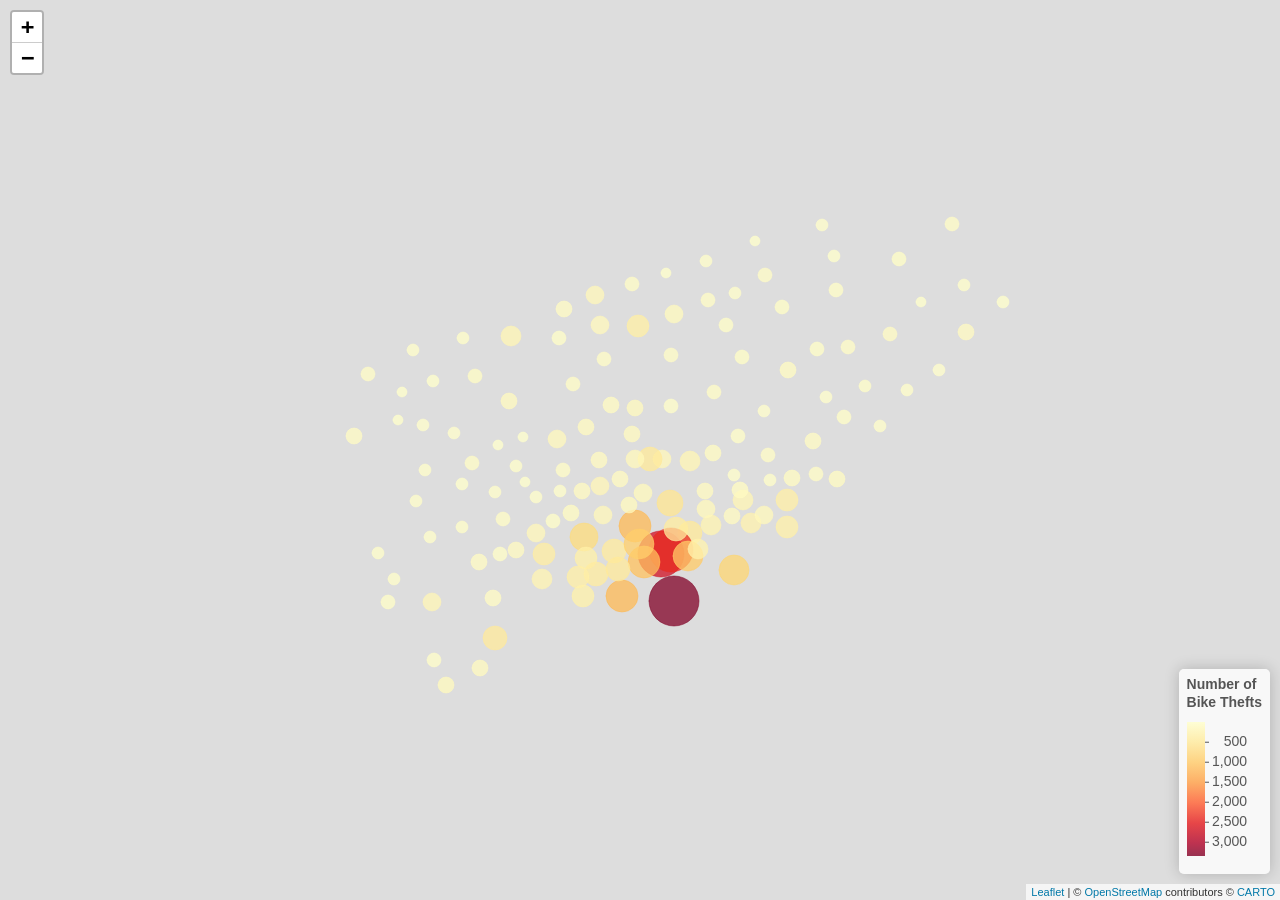
==== commit 794e6a34: "Add files via upload" ====
--- a/index.html
+++ b/index.html
@@ -1,1610 +1,5205 @@
 <!DOCTYPE html>
-<html lang="en">
+<html>
 <head>
-<meta charset="UTF-8" />
-<meta name="viewport" content="width=device-width, initial-scale=1.0" />
-<title>Supplementary Materials — Bicycle Theft Spatial Risk Prediction</title>
-<meta name="description" content="Extended methodology, temporal trends, spatial autocorrelation evidence, and full model comparison table supporting the Bicycle Theft Spatial Risk Prediction presentation." />
-
-
-<style>
-*,
-*::before,
-*::after {
-  box-sizing: border-box;
-  margin: 0;
-  padding: 0;
+<meta charset="utf-8" />
+<title>leaflet</title>
+<style type="text/css">@layer htmltools {
+.html-fill-container {
+display: flex;
+flex-direction: column;
+
+min-height: 0;
+min-width: 0;
 }
-
-html {
-  -moz-text-size-adjust: none;
-  -webkit-text-size-adjust: none;
-  text-size-adjust: none;
-  -webkit-font-smoothing: antialiased;
-  -moz-osx-font-smoothing: grayscale;
-  text-rendering: optimizeLegibility;
-  scroll-behavior: smooth;
-  hanging-punctuation: first last;
-  scroll-padding-top: var(--space-16);
+.html-fill-container > .html-fill-item {
+
+flex: 1 1 auto;
+min-height: 0;
+min-width: 0;
 }
-
-body {
-  min-height: 100dvh;
-  line-height: 1.6;
-  font-family: var(--font-body, sans-serif);
-  font-size: var(--text-base);
-  color: var(--color-text);
-  background-color: var(--color-bg);
+.html-fill-container > :not(.html-fill-item) {
+
+flex: 0 0 auto;
 }
-
-img,
-picture,
-video,
-canvas,
-svg {
-  display: block;
-  max-width: 100%;
-  height: auto;
 }
-ul[role='list'],
-ol[role='list'] {
-  list-style: none;
+</style>
+<script>(function() {
+  // If window.HTMLWidgets is already defined, then use it; otherwise create a
+  // new object. This allows preceding code to set options that affect the
+  // initialization process (though none currently exist).
+  window.HTMLWidgets = window.HTMLWidgets || {};
+
+  // See if we're running in a viewer pane. If not, we're in a web browser.
+  var viewerMode = window.HTMLWidgets.viewerMode =
+      /\bviewer_pane=1\b/.test(window.location);
+
+  // See if we're running in Shiny mode. If not, it's a static document.
+  // Note that static widgets can appear in both Shiny and static modes, but
+  // obviously, Shiny widgets can only appear in Shiny apps/documents.
+  var shinyMode = window.HTMLWidgets.shinyMode =
+      typeof(window.Shiny) !== "undefined" && !!window.Shiny.outputBindings;
+
+  // We can't count on jQuery being available, so we implement our own
+  // version if necessary.
+  function querySelectorAll(scope, selector) {
+    if (typeof(jQuery) !== "undefined" && scope instanceof jQuery) {
+      return scope.find(selector);
+    }
+    if (scope.querySelectorAll) {
+      return scope.querySelectorAll(selector);
+    }
+  }
+
+  function asArray(value) {
+    if (value === null)
+      return [];
+    if ($.isArray(value))
+      return value;
+    return [value];
+  }
+
+  // Implement jQuery's extend
+  function extend(target /*, ... */) {
+    if (arguments.length == 1) {
+      return target;
+    }
+    for (var i = 1; i < arguments.length; i++) {
+      var source = arguments[i];
+      for (var prop in source) {
+        if (source.hasOwnProperty(prop)) {
+          target[prop] = source[prop];
+        }
+      }
+    }
+    return target;
+  }
+
+  // IE8 doesn't support Array.forEach.
+  function forEach(values, callback, thisArg) {
+    if (values.forEach) {
+      values.forEach(callback, thisArg);
+    } else {
+      for (var i = 0; i < values.length; i++) {
+        callback.call(thisArg, values[i], i, values);
+      }
+    }
+  }
+
+  // Replaces the specified method with the return value of funcSource.
+  //
+  // Note that funcSource should not BE the new method, it should be a function
+  // that RETURNS the new method. funcSource receives a single argument that is
+  // the overridden method, it can be called from the new method. The overridden
+  // method can be called like a regular function, it has the target permanently
+  // bound to it so "this" will work correctly.
+  function overrideMethod(target, methodName, funcSource) {
+    var superFunc = target[methodName] || function() {};
+    var superFuncBound = function() {
+      return superFunc.apply(target, arguments);
+    };
+    target[methodName] = funcSource(superFuncBound);
+  }
+
+  // Add a method to delegator that, when invoked, calls
+  // delegatee.methodName. If there is no such method on
+  // the delegatee, but there was one on delegator before
+  // delegateMethod was called, then the original version
+  // is invoked instead.
+  // For example:
+  //
+  // var a = {
+  //   method1: function() { console.log('a1'); }
+  //   method2: function() { console.log('a2'); }
+  // };
+  // var b = {
+  //   method1: function() { console.log('b1'); }
+  // };
+  // delegateMethod(a, b, "method1");
+  // delegateMethod(a, b, "method2");
+  // a.method1();
+  // a.method2();
+  //
+  // The output would be "b1", "a2".
+  function delegateMethod(delegator, delegatee, methodName) {
+    var inherited = delegator[methodName];
+    delegator[methodName] = function() {
+      var target = delegatee;
+      var method = delegatee[methodName];
+
+      // The method doesn't exist on the delegatee. Instead,
+      // call the method on the delegator, if it exists.
+      if (!method) {
+        target = delegator;
+        method = inherited;
+      }
+
+      if (method) {
+        return method.apply(target, arguments);
+      }
+    };
+  }
+
+  // Implement a vague facsimilie of jQuery's data method
+  function elementData(el, name, value) {
+    if (arguments.length == 2) {
+      return el["htmlwidget_data_" + name];
+    } else if (arguments.length == 3) {
+      el["htmlwidget_data_" + name] = value;
+      return el;
+    } else {
+      throw new Error("Wrong number of arguments for elementData: " +
+        arguments.length);
+    }
+  }
+
+  // http://stackoverflow.com/questions/3446170/escape-string-for-use-in-javascript-regex
+  function escapeRegExp(str) {
+    return str.replace(/[\-\[\]\/\{\}\(\)\*\+\?\.\\\^\$\|]/g, "\\$&");
+  }
+
+  function hasClass(el, className) {
+    var re = new RegExp("\\b" + escapeRegExp(className) + "\\b");
+    return re.test(el.className);
+  }
+
+  // elements - array (or array-like object) of HTML elements
+  // className - class name to test for
+  // include - if true, only return elements with given className;
+  //   if false, only return elements *without* given className
+  function filterByClass(elements, className, include) {
+    var results = [];
+    for (var i = 0; i < elements.length; i++) {
+      if (hasClass(elements[i], className) == include)
+        results.push(elements[i]);
+    }
+    return results;
+  }
+
+  function on(obj, eventName, func) {
+    if (obj.addEventListener) {
+      obj.addEventListener(eventName, func, false);
+    } else if (obj.attachEvent) {
+      obj.attachEvent(eventName, func);
+    }
+  }
+
+  function off(obj, eventName, func) {
+    if (obj.removeEventListener)
+      obj.removeEventListener(eventName, func, false);
+    else if (obj.detachEvent) {
+      obj.detachEvent(eventName, func);
+    }
+  }
+
+  // Translate array of values to top/right/bottom/left, as usual with
+  // the "padding" CSS property
+  // https://developer.mozilla.org/en-US/docs/Web/CSS/padding
+  function unpackPadding(value) {
+    if (typeof(value) === "number")
+      value = [value];
+    if (value.length === 1) {
+      return {top: value[0], right: value[0], bottom: value[0], left: value[0]};
+    }
+    if (value.length === 2) {
+      return {top: value[0], right: value[1], bottom: value[0], left: value[1]};
+    }
+    if (value.length === 3) {
+      return {top: value[0], right: value[1], bottom: value[2], left: value[1]};
+    }
+    if (value.length === 4) {
+      return {top: value[0], right: value[1], bottom: value[2], left: value[3]};
+    }
+  }
+
+  // Convert an unpacked padding object to a CSS value
+  function paddingToCss(paddingObj) {
+    return paddingObj.top + "px " + paddingObj.right + "px " + paddingObj.bottom + "px " + paddingObj.left + "px";
+  }
+
+  // Makes a number suitable for CSS
+  function px(x) {
+    if (typeof(x) === "number")
+      return x + "px";
+    else
+      return x;
+  }
+
+  // Retrieves runtime widget sizing information for an element.
+  // The return value is either null, or an object with fill, padding,
+  // defaultWidth, defaultHeight fields.
+  function sizingPolicy(el) {
+    var sizingEl = document.querySelector("script[data-for='" + el.id + "'][type='application/htmlwidget-sizing']");
+    if (!sizingEl)
+      return null;
+    var sp = JSON.parse(sizingEl.textContent || sizingEl.text || "{}");
+    if (viewerMode) {
+      return sp.viewer;
+    } else {
+      return sp.browser;
+    }
+  }
+
+  // @param tasks Array of strings (or falsy value, in which case no-op).
+  //   Each element must be a valid JavaScript expression that yields a
+  //   function. Or, can be an array of objects with "code" and "data"
+  //   properties; in this case, the "code" property should be a string
+  //   of JS that's an expr that yields a function, and "data" should be
+  //   an object that will be added as an additional argument when that
+  //   function is called.
+  // @param target The object that will be "this" for each function
+  //   execution.
+  // @param args Array of arguments to be passed to the functions. (The
+  //   same arguments will be passed to all functions.)
+  function evalAndRun(tasks, target, args) {
+    if (tasks) {
+      forEach(tasks, function(task) {
+        var theseArgs = args;
+        if (typeof(task) === "object") {
+          theseArgs = theseArgs.concat([task.data]);
+          task = task.code;
+        }
+        var taskFunc = tryEval(task);
+        if (typeof(taskFunc) !== "function") {
+          throw new Error("Task must be a function! Source:\n" + task);
+        }
+        taskFunc.apply(target, theseArgs);
+      });
+    }
+  }
+
+  // Attempt eval() both with and without enclosing in parentheses.
+  // Note that enclosing coerces a function declaration into
+  // an expression that eval() can parse
+  // (otherwise, a SyntaxError is thrown)
+  function tryEval(code) {
+    var result = null;
+    try {
+      result = eval("(" + code + ")");
+    } catch(error) {
+      if (!(error instanceof SyntaxError)) {
+        throw error;
+      }
+      try {
+        result = eval(code);
+      } catch(e) {
+        if (e instanceof SyntaxError) {
+          throw error;
+        } else {
+          throw e;
+        }
+      }
+    }
+    return result;
+  }
+
+  function initSizing(el) {
+    var sizing = sizingPolicy(el);
+    if (!sizing)
+      return;
+
+    var cel = document.getElementById("htmlwidget_container");
+    if (!cel)
+      return;
+
+    if (typeof(sizing.padding) !== "undefined") {
+      document.body.style.margin = "0";
+      document.body.style.padding = paddingToCss(unpackPadding(sizing.padding));
+    }
+
+    if (sizing.fill) {
+      document.body.style.overflow = "hidden";
+      document.body.style.width = "100%";
+      document.body.style.height = "100%";
+      document.documentElement.style.width = "100%";
+      document.documentElement.style.height = "100%";
+      cel.style.position = "absolute";
+      var pad = unpackPadding(sizing.padding);
+      cel.style.top = pad.top + "px";
+      cel.style.right = pad.right + "px";
+      cel.style.bottom = pad.bottom + "px";
+      cel.style.left = pad.left + "px";
+      el.style.width = "100%";
+      el.style.height = "100%";
+
+      return {
+        getWidth: function() { return cel.getBoundingClientRect().width; },
+        getHeight: function() { return cel.getBoundingClientRect().height; }
+      };
+
+    } else {
+      el.style.width = px(sizing.width);
+      el.style.height = px(sizing.height);
+
+      return {
+        getWidth: function() { return cel.getBoundingClientRect().width; },
+        getHeight: function() { return cel.getBoundingClientRect().height; }
+      };
+    }
+  }
+
+  // Default implementations for methods
+  var defaults = {
+    find: function(scope) {
+      return querySelectorAll(scope, "." + this.name);
+    },
+    renderError: function(el, err) {
+      var $el = $(el);
+
+      this.clearError(el);
+
+      // Add all these error classes, as Shiny does
+      var errClass = "shiny-output-error";
+      if (err.type !== null) {
+        // use the classes of the error condition as CSS class names
+        errClass = errClass + " " + $.map(asArray(err.type), function(type) {
+          return errClass + "-" + type;
+        }).join(" ");
+      }
+      errClass = errClass + " htmlwidgets-error";
+
+      // Is el inline or block? If inline or inline-block, just display:none it
+      // and add an inline error.
+      var display = $el.css("display");
+      $el.data("restore-display-mode", display);
+
+      if (display === "inline" || display === "inline-block") {
+        $el.hide();
+        if (err.message !== "") {
+          var errorSpan = $("<span>").addClass(errClass);
+          errorSpan.text(err.message);
+          $el.after(errorSpan);
+        }
+      } else if (display === "block") {
+        // If block, add an error just after the el, set visibility:none on the
+        // el, and position the error to be on top of the el.
+        // Mark it with a unique ID and CSS class so we can remove it later.
+        $el.css("visibility", "hidden");
+        if (err.message !== "") {
+          var errorDiv = $("<div>").addClass(errClass).css("position", "absolute")
+            .css("top", el.offsetTop)
+            .css("left", el.offsetLeft)
+            // setting width can push out the page size, forcing otherwise
+            // unnecessary scrollbars to appear and making it impossible for
+            // the element to shrink; so use max-width instead
+            .css("maxWidth", el.offsetWidth)
+            .css("height", el.offsetHeight);
+          errorDiv.text(err.message);
+          $el.after(errorDiv);
+
+          // Really dumb way to keep the size/position of the error in sync with
+          // the parent element as the window is resized or whatever.
+          var intId = setInterval(function() {
+            if (!errorDiv[0].parentElement) {
+              clearInterval(intId);
+              return;
+            }
+            errorDiv
+              .css("top", el.offsetTop)
+              .css("left", el.offsetLeft)
+              .css("maxWidth", el.offsetWidth)
+              .css("height", el.offsetHeight);
+          }, 500);
+        }
+      }
+    },
+    clearError: function(el) {
+      var $el = $(el);
+      var display = $el.data("restore-display-mode");
+      $el.data("restore-display-mode", null);
+
+      if (display === "inline" || display === "inline-block") {
+        if (display)
+          $el.css("display", display);
+        $(el.nextSibling).filter(".htmlwidgets-error").remove();
+      } else if (display === "block"){
+        $el.css("visibility", "inherit");
+        $(el.nextSibling).filter(".htmlwidgets-error").remove();
+      }
+    },
+    sizing: {}
+  };
+
+  // Called by widget bindings to register a new type of widget. The definition
+  // object can contain the following properties:
+  // - name (required) - A string indicating the binding name, which will be
+  //   used by default as the CSS classname to look for.
+  // - initialize (optional) - A function(el) that will be called once per
+  //   widget element; if a value is returned, it will be passed as the third
+  //   value to renderValue.
+  // - renderValue (required) - A function(el, data, initValue) that will be
+  //   called with data. Static contexts will cause this to be called once per
+  //   element; Shiny apps will cause this to be called multiple times per
+  //   element, as the data changes.
+  window.HTMLWidgets.widget = function(definition) {
+    if (!definition.name) {
+      throw new Error("Widget must have a name");
+    }
+    if (!definition.type) {
+      throw new Error("Widget must have a type");
+    }
+    // Currently we only support output widgets
+    if (definition.type !== "output") {
+      throw new Error("Unrecognized widget type '" + definition.type + "'");
+    }
+    // TODO: Verify that .name is a valid CSS classname
+
+    // Support new-style instance-bound definitions. Old-style class-bound
+    // definitions have one widget "object" per widget per type/class of
+    // widget; the renderValue and resize methods on such widget objects
+    // take el and instance arguments, because the widget object can't
+    // store them. New-style instance-bound definitions have one widget
+    // object per widget instance; the definition that's passed in doesn't
+    // provide renderValue or resize methods at all, just the single method
+    //   factory(el, width, height)
+    // which returns an object that has renderValue(x) and resize(w, h).
+    // This enables a far more natural programming style for the widget
+    // author, who can store per-instance state using either OO-style
+    // instance fields or functional-style closure variables (I guess this
+    // is in contrast to what can only be called C-style pseudo-OO which is
+    // what we required before).
+    if (definition.factory) {
+      definition = createLegacyDefinitionAdapter(definition);
+    }
+
+    if (!definition.renderValue) {
+      throw new Error("Widget must have a renderValue function");
+    }
+
+    // For static rendering (non-Shiny), use a simple widget registration
+    // scheme. We also use this scheme for Shiny apps/documents that also
+    // contain static widgets.
+    window.HTMLWidgets.widgets = window.HTMLWidgets.widgets || [];
+    // Merge defaults into the definition; don't mutate the original definition.
+    var staticBinding = extend({}, defaults, definition);
+    overrideMethod(staticBinding, "find", function(superfunc) {
+      return function(scope) {
+        var results = superfunc(scope);
+        // Filter out Shiny outputs, we only want the static kind
+        return filterByClass(results, "html-widget-output", false);
+      };
+    });
+    window.HTMLWidgets.widgets.push(staticBinding);
+
+    if (shinyMode) {
+      // Shiny is running. Register the definition with an output binding.
+      // The definition itself will not be the output binding, instead
+      // we will make an output binding object that delegates to the
+      // definition. This is because we foolishly used the same method
+      // name (renderValue) for htmlwidgets definition and Shiny bindings
+      // but they actually have quite different semantics (the Shiny
+      // bindings receive data that includes lots of metadata that it
+      // strips off before calling htmlwidgets renderValue). We can't
+      // just ignore the difference because in some widgets it's helpful
+      // to call this.renderValue() from inside of resize(), and if
+      // we're not delegating, then that call will go to the Shiny
+      // version instead of the htmlwidgets version.
+
+      // Merge defaults with definition, without mutating either.
+      var bindingDef = extend({}, defaults, definition);
+
+      // This object will be our actual Shiny binding.
+      var shinyBinding = new Shiny.OutputBinding();
+
+      // With a few exceptions, we'll want to simply use the bindingDef's
+      // version of methods if they are available, otherwise fall back to
+      // Shiny's defaults. NOTE: If Shiny's output bindings gain additional
+      // methods in the future, and we want them to be overrideable by
+      // HTMLWidget binding definitions, then we'll need to add them to this
+      // list.
+      delegateMethod(shinyBinding, bindingDef, "getId");
+      delegateMethod(shinyBinding, bindingDef, "onValueChange");
+      delegateMethod(shinyBinding, bindingDef, "onValueError");
+      delegateMethod(shinyBinding, bindingDef, "renderError");
+      delegateMethod(shinyBinding, bindingDef, "clearError");
+      delegateMethod(shinyBinding, bindingDef, "showProgress");
+
+      // The find, renderValue, and resize are handled differently, because we
+      // want to actually decorate the behavior of the bindingDef methods.
+
+      shinyBinding.find = function(scope) {
+        var results = bindingDef.find(scope);
+
+        // Only return elements that are Shiny outputs, not static ones
+        var dynamicResults = results.filter(".html-widget-output");
+
+        // It's possible that whatever caused Shiny to think there might be
+        // new dynamic outputs, also caused there to be new static outputs.
+        // Since there might be lots of different htmlwidgets bindings, we
+        // schedule execution for later--no need to staticRender multiple
+        // times.
+        if (results.length !== dynamicResults.length)
+          scheduleStaticRender();
+
+        return dynamicResults;
+      };
+
+      // Wrap renderValue to handle initialization, which unfortunately isn't
+      // supported natively by Shiny at the time of this writing.
+
+      shinyBinding.renderValue = function(el, data) {
+        Shiny.renderDependencies(data.deps);
+        // Resolve strings marked as javascript literals to objects
+        if (!(data.evals instanceof Array)) data.evals = [data.evals];
+        for (var i = 0; data.evals && i < data.evals.length; i++) {
+          window.HTMLWidgets.evaluateStringMember(data.x, data.evals[i]);
+        }
+        if (!bindingDef.renderOnNullValue) {
+          if (data.x === null) {
+            el.style.visibility = "hidden";
+            return;
+          } else {
+            el.style.visibility = "inherit";
+          }
+        }
+        if (!elementData(el, "initialized")) {
+          initSizing(el);
+
+          elementData(el, "initialized", true);
+          if (bindingDef.initialize) {
+            var rect = el.getBoundingClientRect();
+            var result = bindingDef.initialize(el, rect.width, rect.height);
+            elementData(el, "init_result", result);
+          }
+        }
+        bindingDef.renderValue(el, data.x, elementData(el, "init_result"));
+        evalAndRun(data.jsHooks.render, elementData(el, "init_result"), [el, data.x]);
+      };
+
+      // Only override resize if bindingDef implements it
+      if (bindingDef.resize) {
+        shinyBinding.resize = function(el, width, height) {
+          // Shiny can call resize before initialize/renderValue have been
+          // called, which doesn't make sense for widgets.
+          if (elementData(el, "initialized")) {
+            bindingDef.resize(el, width, height, elementData(el, "init_result"));
+          }
+        };
+      }
+
+      Shiny.outputBindings.register(shinyBinding, bindingDef.name);
+    }
+  };
+
+  var scheduleStaticRenderTimerId = null;
+  function scheduleStaticRender() {
+    if (!scheduleStaticRenderTimerId) {
+      scheduleStaticRenderTimerId = setTimeout(function() {
+        scheduleStaticRenderTimerId = null;
+        window.HTMLWidgets.staticRender();
+      }, 1);
+    }
+  }
+
+  // Render static widgets after the document finishes loading
+  // Statically render all elements that are of this widget's class
+  window.HTMLWidgets.staticRender = function() {
+    var bindings = window.HTMLWidgets.widgets || [];
+    forEach(bindings, function(binding) {
+      var matches = binding.find(document.documentElement);
+      forEach(matches, function(el) {
+        var sizeObj = initSizing(el, binding);
+
+        var getSize = function(el) {
+          if (sizeObj) {
+            return {w: sizeObj.getWidth(), h: sizeObj.getHeight()}
+          } else {
+            var rect = el.getBoundingClientRect();
+            return {w: rect.width, h: rect.height}
+          }
+        };
+
+        if (hasClass(el, "html-widget-static-bound"))
+          return;
+        el.className = el.className + " html-widget-static-bound";
+
+        var initResult;
+        if (binding.initialize) {
+          var size = getSize(el);
+          initResult = binding.initialize(el, size.w, size.h);
+          elementData(el, "init_result", initResult);
+        }
+
+        if (binding.resize) {
+          var lastSize = getSize(el);
+          var resizeHandler = function(e) {
+            var size = getSize(el);
+            if (size.w === 0 && size.h === 0)
+              return;
+            if (size.w === lastSize.w && size.h === lastSize.h)
+              return;
+            lastSize = size;
+            binding.resize(el, size.w, size.h, initResult);
+          };
+
+          on(window, "resize", resizeHandler);
+
+          // This is needed for cases where we're running in a Shiny
+          // app, but the widget itself is not a Shiny output, but
+          // rather a simple static widget. One example of this is
+          // an rmarkdown document that has runtime:shiny and widget
+          // that isn't in a render function. Shiny only knows to
+          // call resize handlers for Shiny outputs, not for static
+          // widgets, so we do it ourselves.
+          if (window.jQuery) {
+            window.jQuery(document).on(
+              "shown.htmlwidgets shown.bs.tab.htmlwidgets shown.bs.collapse.htmlwidgets",
+              resizeHandler
+            );
+            window.jQuery(document).on(
+              "hidden.htmlwidgets hidden.bs.tab.htmlwidgets hidden.bs.collapse.htmlwidgets",
+              resizeHandler
+            );
+          }
+
+          // This is needed for the specific case of ioslides, which
+          // flips slides between display:none and display:block.
+          // Ideally we would not have to have ioslide-specific code
+          // here, but rather have ioslides raise a generic event,
+          // but the rmarkdown package just went to CRAN so the
+          // window to getting that fixed may be long.
+          if (window.addEventListener) {
+            // It's OK to limit this to window.addEventListener
+            // browsers because ioslides itself only supports
+            // such browsers.
+            on(document, "slideenter", resizeHandler);
+            on(document, "slideleave", resizeHandler);
+          }
+        }
+
+        var scriptData = document.querySelector("script[data-for='" + el.id + "'][type='application/json']");
+        if (scriptData) {
+          var data = JSON.parse(scriptData.textContent || scriptData.text);
+          // Resolve strings marked as javascript literals to objects
+          if (!(data.evals instanceof Array)) data.evals = [data.evals];
+          for (var k = 0; data.evals && k < data.evals.length; k++) {
+            window.HTMLWidgets.evaluateStringMember(data.x, data.evals[k]);
+          }
+          binding.renderValue(el, data.x, initResult);
+          evalAndRun(data.jsHooks.render, initResult, [el, data.x]);
+        }
+      });
+    });
+
+    invokePostRenderHandlers();
+  }
+
+
+  function has_jQuery3() {
+    if (!window.jQuery) {
+      return false;
+    }
+    var $version = window.jQuery.fn.jquery;
+    var $major_version = parseInt($version.split(".")[0]);
+    return $major_version >= 3;
+  }
+
+  /*
+  / Shiny 1.4 bumped jQuery from 1.x to 3.x which means jQuery's
+  / on-ready handler (i.e., $(fn)) is now asyncronous (i.e., it now
+  / really means $(setTimeout(fn)).
+  / https://jquery.com/upgrade-guide/3.0/#breaking-change-document-ready-handlers-are-now-asynchronous
+  /
+  / Since Shiny uses $() to schedule initShiny, shiny>=1.4 calls initShiny
+  / one tick later than it did before, which means staticRender() is
+  / called renderValue() earlier than (advanced) widget authors might be expecting.
+  / https://github.com/rstudio/shiny/issues/2630
+  /
+  / For a concrete example, leaflet has some methods (e.g., updateBounds)
+  / which reference Shiny methods registered in initShiny (e.g., setInputValue).
+  / Since leaflet is privy to this life-cycle, it knows to use setTimeout() to
+  / delay execution of those methods (until Shiny methods are ready)
+  / https://github.com/rstudio/leaflet/blob/18ec981/javascript/src/index.js#L266-L268
+  /
+  / Ideally widget authors wouldn't need to use this setTimeout() hack that
+  / leaflet uses to call Shiny methods on a staticRender(). In the long run,
+  / the logic initShiny should be broken up so that method registration happens
+  / right away, but binding happens later.
+  */
+  function maybeStaticRenderLater() {
+    if (shinyMode && has_jQuery3()) {
+      window.jQuery(window.HTMLWidgets.staticRender);
+    } else {
+      window.HTMLWidgets.staticRender();
+    }
+  }
+
+  if (document.addEventListener) {
+    document.addEventListener("DOMContentLoaded", function() {
+      document.removeEventListener("DOMContentLoaded", arguments.callee, false);
+      maybeStaticRenderLater();
+    }, false);
+  } else if (document.attachEvent) {
+    document.attachEvent("onreadystatechange", function() {
+      if (document.readyState === "complete") {
+        document.detachEvent("onreadystatechange", arguments.callee);
+        maybeStaticRenderLater();
+      }
+    });
+  }
+
+
+  window.HTMLWidgets.getAttachmentUrl = function(depname, key) {
+    // If no key, default to the first item
+    if (typeof(key) === "undefined")
+      key = 1;
+
+    var link = document.getElementById(depname + "-" + key + "-attachment");
+    if (!link) {
+      throw new Error("Attachment " + depname + "/" + key + " not found in document");
+    }
+    return link.getAttribute("href");
+  };
+
+  window.HTMLWidgets.dataframeToD3 = function(df) {
+    var names = [];
+    var length;
+    for (var name in df) {
+        if (df.hasOwnProperty(name))
+            names.push(name);
+        if (typeof(df[name]) !== "object" || typeof(df[name].length) === "undefined") {
+            throw new Error("All fields must be arrays");
+        } else if (typeof(length) !== "undefined" && length !== df[name].length) {
+            throw new Error("All fields must be arrays of the same length");
+        }
+        length = df[name].length;
+    }
+    var results = [];
+    var item;
+    for (var row = 0; row < length; row++) {
+        item = {};
+        for (var col = 0; col < names.length; col++) {
+            item[names[col]] = df[names[col]][row];
+        }
+        results.push(item);
+    }
+    return results;
+  };
+
+  window.HTMLWidgets.transposeArray2D = function(array) {
+      if (array.length === 0) return array;
+      var newArray = array[0].map(function(col, i) {
+          return array.map(function(row) {
+              return row[i]
+          })
+      });
+      return newArray;
+  };
+  // Split value at splitChar, but allow splitChar to be escaped
+  // using escapeChar. Any other characters escaped by escapeChar
+  // will be included as usual (including escapeChar itself).
+  function splitWithEscape(value, splitChar, escapeChar) {
+    var results = [];
+    var escapeMode = false;
+    var currentResult = "";
+    for (var pos = 0; pos < value.length; pos++) {
+      if (!escapeMode) {
+        if (value[pos] === splitChar) {
+          results.push(currentResult);
+          currentResult = "";
+        } else if (value[pos] === escapeChar) {
+          escapeMode = true;
+        } else {
+          currentResult += value[pos];
+        }
+      } else {
+        currentResult += value[pos];
+        escapeMode = false;
+      }
+    }
+    if (currentResult !== "") {
+      results.push(currentResult);
+    }
+    return results;
+  }
+  // Function authored by Yihui/JJ Allaire
+  window.HTMLWidgets.evaluateStringMember = function(o, member) {
+    var parts = splitWithEscape(member, '.', '\\');
+    for (var i = 0, l = parts.length; i < l; i++) {
+      var part = parts[i];
+      // part may be a character or 'numeric' member name
+      if (o !== null && typeof o === "object" && part in o) {
+        if (i == (l - 1)) { // if we are at the end of the line then evalulate
+          if (typeof o[part] === "string")
+            o[part] = tryEval(o[part]);
+        } else { // otherwise continue to next embedded object
+          o = o[part];
+        }
+      }
+    }
+  };
+
+  // Retrieve the HTMLWidget instance (i.e. the return value of an
+  // HTMLWidget binding's initialize() or factory() function)
+  // associated with an element, or null if none.
+  window.HTMLWidgets.getInstance = function(el) {
+    return elementData(el, "init_result");
+  };
+
+  // Finds the first element in the scope that matches the selector,
+  // and returns the HTMLWidget instance (i.e. the return value of
+  // an HTMLWidget binding's initialize() or factory() function)
+  // associated with that element, if any. If no element matches the
+  // selector, or the first matching element has no HTMLWidget
+  // instance associated with it, then null is returned.
+  //
+  // The scope argument is optional, and defaults to window.document.
+  window.HTMLWidgets.find = function(scope, selector) {
+    if (arguments.length == 1) {
+      selector = scope;
+      scope = document;
+    }
+
+    var el = scope.querySelector(selector);
+    if (el === null) {
+      return null;
+    } else {
+      return window.HTMLWidgets.getInstance(el);
+    }
+  };
+
+  // Finds all elements in the scope that match the selector, and
+  // returns the HTMLWidget instances (i.e. the return values of
+  // an HTMLWidget binding's initialize() or factory() function)
+  // associated with the elements, in an array. If elements that
+  // match the selector don't have an associated HTMLWidget
+  // instance, the returned array will contain nulls.
+  //
+  // The scope argument is optional, and defaults to window.document.
+  window.HTMLWidgets.findAll = function(scope, selector) {
+    if (arguments.length == 1) {
+      selector = scope;
+      scope = document;
+    }
+
+    var nodes = scope.querySelectorAll(selector);
+    var results = [];
+    for (var i = 0; i < nodes.length; i++) {
+      results.push(window.HTMLWidgets.getInstance(nodes[i]));
+    }
+    return results;
+  };
+
+  var postRenderHandlers = [];
+  function invokePostRenderHandlers() {
+    while (postRenderHandlers.length) {
+      var handler = postRenderHandlers.shift();
+      if (handler) {
+        handler();
+      }
+    }
+  }
+
+  // Register the given callback function to be invoked after the
+  // next time static widgets are rendered.
+  window.HTMLWidgets.addPostRenderHandler = function(callback) {
+    postRenderHandlers.push(callback);
+  };
+
+  // Takes a new-style instance-bound definition, and returns an
+  // old-style class-bound definition. This saves us from having
+  // to rewrite all the logic in this file to accomodate both
+  // types of definitions.
+  function createLegacyDefinitionAdapter(defn) {
+    var result = {
+      name: defn.name,
+      type: defn.type,
+      initialize: function(el, width, height) {
+        return defn.factory(el, width, height);
+      },
+      renderValue: function(el, x, instance) {
+        return instance.renderValue(x);
+      },
+      resize: function(el, width, height, instance) {
+        return instance.resize(width, height);
+      }
+    };
+
+    if (defn.find)
+      result.find = defn.find;
+    if (defn.renderError)
+      result.renderError = defn.renderError;
+    if (defn.clearError)
+      result.clearError = defn.clearError;
+
+    return result;
+  }
+})();
+</script>
+<script>/*! jQuery v3.6.0 | (c) OpenJS Foundation and other contributors | jquery.org/license */
+!function(e,t){"use strict";"object"==typeof module&&"object"==typeof module.exports?module.exports=e.document?t(e,!0):function(e){if(!e.document)throw new Error("jQuery requires a window with a document");return t(e)}:t(e)}("undefined"!=typeof window?window:this,function(C,e){"use strict";var t=[],r=Object.getPrototypeOf,s=t.slice,g=t.flat?function(e){return t.flat.call(e)}:function(e){return t.concat.apply([],e)},u=t.push,i=t.indexOf,n={},o=n.toString,v=n.hasOwnProperty,a=v.toString,l=a.call(Object),y={},m=function(e){return"function"==typeof e&&"number"!=typeof e.nodeType&&"function"!=typeof e.item},x=function(e){return null!=e&&e===e.window},E=C.document,c={type:!0,src:!0,nonce:!0,noModule:!0};function b(e,t,n){var r,i,o=(n=n||E).createElement("script");if(o.text=e,t)for(r in c)(i=t[r]||t.getAttribute&&t.getAttribute(r))&&o.setAttribute(r,i);n.head.appendChild(o).parentNode.removeChild(o)}function w(e){return null==e?e+"":"object"==typeof e||"function"==typeof e?n[o.call(e)]||"object":typeof e}var f="3.6.0",S=function(e,t){return new S.fn.init(e,t)};function p(e){var t=!!e&&"length"in e&&e.length,n=w(e);return!m(e)&&!x(e)&&("array"===n||0===t||"number"==typeof t&&0<t&&t-1 in e)}S.fn=S.prototype={jquery:f,constructor:S,length:0,toArray:function(){return s.call(this)},get:function(e){return null==e?s.call(this):e<0?this[e+this.length]:this[e]},pushStack:function(e){var t=S.merge(this.constructor(),e);return t.prevObject=this,t},each:function(e){return S.each(this,e)},map:function(n){return this.pushStack(S.map(this,function(e,t){return n.call(e,t,e)}))},slice:function(){return this.pushStack(s.apply(this,arguments))},first:function(){return this.eq(0)},last:function(){return this.eq(-1)},even:function(){return this.pushStack(S.grep(this,function(e,t){return(t+1)%2}))},odd:function(){return this.pushStack(S.grep(this,function(e,t){return t%2}))},eq:function(e){var t=this.length,n=+e+(e<0?t:0);return this.pushStack(0<=n&&n<t?[this[n]]:[])},end:function(){return this.prevObject||this.constructor()},push:u,sort:t.sort,splice:t.splice},S.extend=S.fn.extend=function(){var e,t,n,r,i,o,a=arguments[0]||{},s=1,u=arguments.length,l=!1;for("boolean"==typeof a&&(l=a,a=arguments[s]||{},s++),"object"==typeof a||m(a)||(a={}),s===u&&(a=this,s--);s<u;s++)if(null!=(e=arguments[s]))for(t in e)r=e[t],"__proto__"!==t&&a!==r&&(l&&r&&(S.isPlainObject(r)||(i=Array.isArray(r)))?(n=a[t],o=i&&!Array.isArray(n)?[]:i||S.isPlainObject(n)?n:{},i=!1,a[t]=S.extend(l,o,r)):void 0!==r&&(a[t]=r));return a},S.extend({expando:"jQuery"+(f+Math.random()).replace(/\D/g,""),isReady:!0,error:function(e){throw new Error(e)},noop:function(){},isPlainObject:function(e){var t,n;return!(!e||"[object Object]"!==o.call(e))&&(!(t=r(e))||"function"==typeof(n=v.call(t,"constructor")&&t.constructor)&&a.call(n)===l)},isEmptyObject:function(e){var t;for(t in e)return!1;return!0},globalEval:function(e,t,n){b(e,{nonce:t&&t.nonce},n)},each:function(e,t){var n,r=0;if(p(e)){for(n=e.length;r<n;r++)if(!1===t.call(e[r],r,e[r]))break}else for(r in e)if(!1===t.call(e[r],r,e[r]))break;return e},makeArray:function(e,t){var n=t||[];return null!=e&&(p(Object(e))?S.merge(n,"string"==typeof e?[e]:e):u.call(n,e)),n},inArray:function(e,t,n){return null==t?-1:i.call(t,e,n)},merge:function(e,t){for(var n=+t.length,r=0,i=e.length;r<n;r++)e[i++]=t[r];return e.length=i,e},grep:function(e,t,n){for(var r=[],i=0,o=e.length,a=!n;i<o;i++)!t(e[i],i)!==a&&r.push(e[i]);return r},map:function(e,t,n){var r,i,o=0,a=[];if(p(e))for(r=e.length;o<r;o++)null!=(i=t(e[o],o,n))&&a.push(i);else for(o in e)null!=(i=t(e[o],o,n))&&a.push(i);return g(a)},guid:1,support:y}),"function"==typeof Symbol&&(S.fn[Symbol.iterator]=t[Symbol.iterator]),S.each("Boolean Number String Function Array Date RegExp Object Error Symbol".split(" "),function(e,t){n["[object "+t+"]"]=t.toLowerCase()});var d=function(n){var e,d,b,o,i,h,f,g,w,u,l,T,C,a,E,v,s,c,y,S="sizzle"+1*new Date,p=n.document,k=0,r=0,m=ue(),x=ue(),A=ue(),N=ue(),j=function(e,t){return e===t&&(l=!0),0},D={}.hasOwnProperty,t=[],q=t.pop,L=t.push,H=t.push,O=t.slice,P=function(e,t){for(var n=0,r=e.length;n<r;n++)if(e[n]===t)return n;return-1},R="checked|selected|async|autofocus|autoplay|controls|defer|disabled|hidden|ismap|loop|multiple|open|readonly|required|scoped",M="[\\x20\\t\\r\\n\\f]",I="(?:\\\\[\\da-fA-F]{1,6}"+M+"?|\\\\[^\\r\\n\\f]|[\\w-]|[^\0-\\x7f])+",W="\\["+M+"*("+I+")(?:"+M+"*([*^$|!~]?=)"+M+"*(?:'((?:\\\\.|[^\\\\'])*)'|\"((?:\\\\.|[^\\\\\"])*)\"|("+I+"))|)"+M+"*\\]",F=":("+I+")(?:\\((('((?:\\\\.|[^\\\\'])*)'|\"((?:\\\\.|[^\\\\\"])*)\")|((?:\\\\.|[^\\\\()[\\]]|"+W+")*)|.*)\\)|)",B=new RegExp(M+"+","g"),$=new RegExp("^"+M+"+|((?:^|[^\\\\])(?:\\\\.)*)"+M+"+$","g"),_=new RegExp("^"+M+"*,"+M+"*"),z=new RegExp("^"+M+"*([>+~]|"+M+")"+M+"*"),U=new RegExp(M+"|>"),X=new RegExp(F),V=new RegExp("^"+I+"$"),G={ID:new RegExp("^#("+I+")"),CLASS:new RegExp("^\\.("+I+")"),TAG:new RegExp("^("+I+"|[*])"),ATTR:new RegExp("^"+W),PSEUDO:new RegExp("^"+F),CHILD:new RegExp("^:(only|first|last|nth|nth-last)-(child|of-type)(?:\\("+M+"*(even|odd|(([+-]|)(\\d*)n|)"+M+"*(?:([+-]|)"+M+"*(\\d+)|))"+M+"*\\)|)","i"),bool:new RegExp("^(?:"+R+")$","i"),needsContext:new RegExp("^"+M+"*[>+~]|:(even|odd|eq|gt|lt|nth|first|last)(?:\\("+M+"*((?:-\\d)?\\d*)"+M+"*\\)|)(?=[^-]|$)","i")},Y=/HTML$/i,Q=/^(?:input|select|textarea|button)$/i,J=/^h\d$/i,K=/^[^{]+\{\s*\[native \w/,Z=/^(?:#([\w-]+)|(\w+)|\.([\w-]+))$/,ee=/[+~]/,te=new RegExp("\\\\[\\da-fA-F]{1,6}"+M+"?|\\\\([^\\r\\n\\f])","g"),ne=function(e,t){var n="0x"+e.slice(1)-65536;return t||(n<0?String.fromCharCode(n+65536):String.fromCharCode(n>>10|55296,1023&n|56320))},re=/([\0-\x1f\x7f]|^-?\d)|^-$|[^\0-\x1f\x7f-\uFFFF\w-]/g,ie=function(e,t){return t?"\0"===e?"\ufffd":e.slice(0,-1)+"\\"+e.charCodeAt(e.length-1).toString(16)+" ":"\\"+e},oe=function(){T()},ae=be(function(e){return!0===e.disabled&&"fieldset"===e.nodeName.toLowerCase()},{dir:"parentNode",next:"legend"});try{H.apply(t=O.call(p.childNodes),p.childNodes),t[p.childNodes.length].nodeType}catch(e){H={apply:t.length?function(e,t){L.apply(e,O.call(t))}:function(e,t){var n=e.length,r=0;while(e[n++]=t[r++]);e.length=n-1}}}function se(t,e,n,r){var i,o,a,s,u,l,c,f=e&&e.ownerDocument,p=e?e.nodeType:9;if(n=n||[],"string"!=typeof t||!t||1!==p&&9!==p&&11!==p)return n;if(!r&&(T(e),e=e||C,E)){if(11!==p&&(u=Z.exec(t)))if(i=u[1]){if(9===p){if(!(a=e.getElementById(i)))return n;if(a.id===i)return n.push(a),n}else if(f&&(a=f.getElementById(i))&&y(e,a)&&a.id===i)return n.push(a),n}else{if(u[2])return H.apply(n,e.getElementsByTagName(t)),n;if((i=u[3])&&d.getElementsByClassName&&e.getElementsByClassName)return H.apply(n,e.getElementsByClassName(i)),n}if(d.qsa&&!N[t+" "]&&(!v||!v.test(t))&&(1!==p||"object"!==e.nodeName.toLowerCase())){if(c=t,f=e,1===p&&(U.test(t)||z.test(t))){(f=ee.test(t)&&ye(e.parentNode)||e)===e&&d.scope||((s=e.getAttribute("id"))?s=s.replace(re,ie):e.setAttribute("id",s=S)),o=(l=h(t)).length;while(o--)l[o]=(s?"#"+s:":scope")+" "+xe(l[o]);c=l.join(",")}try{return H.apply(n,f.querySelectorAll(c)),n}catch(e){N(t,!0)}finally{s===S&&e.removeAttribute("id")}}}return g(t.replace($,"$1"),e,n,r)}function ue(){var r=[];return function e(t,n){return r.push(t+" ")>b.cacheLength&&delete e[r.shift()],e[t+" "]=n}}function le(e){return e[S]=!0,e}function ce(e){var t=C.createElement("fieldset");try{return!!e(t)}catch(e){return!1}finally{t.parentNode&&t.parentNode.removeChild(t),t=null}}function fe(e,t){var n=e.split("|"),r=n.length;while(r--)b.attrHandle[n[r]]=t}function pe(e,t){var n=t&&e,r=n&&1===e.nodeType&&1===t.nodeType&&e.sourceIndex-t.sourceIndex;if(r)return r;if(n)while(n=n.nextSibling)if(n===t)return-1;return e?1:-1}function de(t){return function(e){return"input"===e.nodeName.toLowerCase()&&e.type===t}}function he(n){return function(e){var t=e.nodeName.toLowerCase();return("input"===t||"button"===t)&&e.type===n}}function ge(t){return function(e){return"form"in e?e.parentNode&&!1===e.disabled?"label"in e?"label"in e.parentNode?e.parentNode.disabled===t:e.disabled===t:e.isDisabled===t||e.isDisabled!==!t&&ae(e)===t:e.disabled===t:"label"in e&&e.disabled===t}}function ve(a){return le(function(o){return o=+o,le(function(e,t){var n,r=a([],e.length,o),i=r.length;while(i--)e[n=r[i]]&&(e[n]=!(t[n]=e[n]))})})}function ye(e){return e&&"undefined"!=typeof e.getElementsByTagName&&e}for(e in d=se.support={},i=se.isXML=function(e){var t=e&&e.namespaceURI,n=e&&(e.ownerDocument||e).documentElement;return!Y.test(t||n&&n.nodeName||"HTML")},T=se.setDocument=function(e){var t,n,r=e?e.ownerDocument||e:p;return r!=C&&9===r.nodeType&&r.documentElement&&(a=(C=r).documentElement,E=!i(C),p!=C&&(n=C.defaultView)&&n.top!==n&&(n.addEventListener?n.addEventListener("unload",oe,!1):n.attachEvent&&n.attachEvent("onunload",oe)),d.scope=ce(function(e){return a.appendChild(e).appendChild(C.createElement("div")),"undefined"!=typeof e.querySelectorAll&&!e.querySelectorAll(":scope fieldset div").length}),d.attributes=ce(function(e){return e.className="i",!e.getAttribute("className")}),d.getElementsByTagName=ce(function(e){return e.appendChild(C.createComment("")),!e.getElementsByTagName("*").length}),d.getElementsByClassName=K.test(C.getElementsByClassName),d.getById=ce(function(e){return a.appendChild(e).id=S,!C.getElementsByName||!C.getElementsByName(S).length}),d.getById?(b.filter.ID=function(e){var t=e.replace(te,ne);return function(e){return e.getAttribute("id")===t}},b.find.ID=function(e,t){if("undefined"!=typeof t.getElementById&&E){var n=t.getElementById(e);return n?[n]:[]}}):(b.filter.ID=function(e){var n=e.replace(te,ne);return function(e){var t="undefined"!=typeof e.getAttributeNode&&e.getAttributeNode("id");return t&&t.value===n}},b.find.ID=function(e,t){if("undefined"!=typeof t.getElementById&&E){var n,r,i,o=t.getElementById(e);if(o){if((n=o.getAttributeNode("id"))&&n.value===e)return[o];i=t.getElementsByName(e),r=0;while(o=i[r++])if((n=o.getAttributeNode("id"))&&n.value===e)return[o]}return[]}}),b.find.TAG=d.getElementsByTagName?function(e,t){return"undefined"!=typeof t.getElementsByTagName?t.getElementsByTagName(e):d.qsa?t.querySelectorAll(e):void 0}:function(e,t){var n,r=[],i=0,o=t.getElementsByTagName(e);if("*"===e){while(n=o[i++])1===n.nodeType&&r.push(n);return r}return o},b.find.CLASS=d.getElementsByClassName&&function(e,t){if("undefined"!=typeof t.getElementsByClassName&&E)return t.getElementsByClassName(e)},s=[],v=[],(d.qsa=K.test(C.querySelectorAll))&&(ce(function(e){var t;a.appendChild(e).innerHTML="<a id='"+S+"'></a><select id='"+S+"-\r\\' msallowcapture=''><option selected=''></option></select>",e.querySelectorAll("[msallowcapture^='']").length&&v.push("[*^$]="+M+"*(?:''|\"\")"),e.querySelectorAll("[selected]").length||v.push("\\["+M+"*(?:value|"+R+")"),e.querySelectorAll("[id~="+S+"-]").length||v.push("~="),(t=C.createElement("input")).setAttribute("name",""),e.appendChild(t),e.querySelectorAll("[name='']").length||v.push("\\["+M+"*name"+M+"*="+M+"*(?:''|\"\")"),e.querySelectorAll(":checked").length||v.push(":checked"),e.querySelectorAll("a#"+S+"+*").length||v.push(".#.+[+~]"),e.querySelectorAll("\\\f"),v.push("[\\r\\n\\f]")}),ce(function(e){e.innerHTML="<a href='' disabled='disabled'></a><select disabled='disabled'><option/></select>";var t=C.createElement("input");t.setAttribute("type","hidden"),e.appendChild(t).setAttribute("name","D"),e.querySelectorAll("[name=d]").length&&v.push("name"+M+"*[*^$|!~]?="),2!==e.querySelectorAll(":enabled").length&&v.push(":enabled",":disabled"),a.appendChild(e).disabled=!0,2!==e.querySelectorAll(":disabled").length&&v.push(":enabled",":disabled"),e.querySelectorAll("*,:x"),v.push(",.*:")})),(d.matchesSelector=K.test(c=a.matches||a.webkitMatchesSelector||a.mozMatchesSelector||a.oMatchesSelector||a.msMatchesSelector))&&ce(function(e){d.disconnectedMatch=c.call(e,"*"),c.call(e,"[s!='']:x"),s.push("!=",F)}),v=v.length&&new RegExp(v.join("|")),s=s.length&&new RegExp(s.join("|")),t=K.test(a.compareDocumentPosition),y=t||K.test(a.contains)?function(e,t){var n=9===e.nodeType?e.documentElement:e,r=t&&t.parentNode;return e===r||!(!r||1!==r.nodeType||!(n.contains?n.contains(r):e.compareDocumentPosition&&16&e.compareDocumentPosition(r)))}:function(e,t){if(t)while(t=t.parentNode)if(t===e)return!0;return!1},j=t?function(e,t){if(e===t)return l=!0,0;var n=!e.compareDocumentPosition-!t.compareDocumentPosition;return n||(1&(n=(e.ownerDocument||e)==(t.ownerDocument||t)?e.compareDocumentPosition(t):1)||!d.sortDetached&&t.compareDocumentPosition(e)===n?e==C||e.ownerDocument==p&&y(p,e)?-1:t==C||t.ownerDocument==p&&y(p,t)?1:u?P(u,e)-P(u,t):0:4&n?-1:1)}:function(e,t){if(e===t)return l=!0,0;var n,r=0,i=e.parentNode,o=t.parentNode,a=[e],s=[t];if(!i||!o)return e==C?-1:t==C?1:i?-1:o?1:u?P(u,e)-P(u,t):0;if(i===o)return pe(e,t);n=e;while(n=n.parentNode)a.unshift(n);n=t;while(n=n.parentNode)s.unshift(n);while(a[r]===s[r])r++;return r?pe(a[r],s[r]):a[r]==p?-1:s[r]==p?1:0}),C},se.matches=function(e,t){return se(e,null,null,t)},se.matchesSelector=function(e,t){if(T(e),d.matchesSelector&&E&&!N[t+" "]&&(!s||!s.test(t))&&(!v||!v.test(t)))try{var n=c.call(e,t);if(n||d.disconnectedMatch||e.document&&11!==e.document.nodeType)return n}catch(e){N(t,!0)}return 0<se(t,C,null,[e]).length},se.contains=function(e,t){return(e.ownerDocument||e)!=C&&T(e),y(e,t)},se.attr=function(e,t){(e.ownerDocument||e)!=C&&T(e);var n=b.attrHandle[t.toLowerCase()],r=n&&D.call(b.attrHandle,t.toLowerCase())?n(e,t,!E):void 0;return void 0!==r?r:d.attributes||!E?e.getAttribute(t):(r=e.getAttributeNode(t))&&r.specified?r.value:null},se.escape=function(e){return(e+"").replace(re,ie)},se.error=function(e){throw new Error("Syntax error, unrecognized expression: "+e)},se.uniqueSort=function(e){var t,n=[],r=0,i=0;if(l=!d.detectDuplicates,u=!d.sortStable&&e.slice(0),e.sort(j),l){while(t=e[i++])t===e[i]&&(r=n.push(i));while(r--)e.splice(n[r],1)}return u=null,e},o=se.getText=function(e){var t,n="",r=0,i=e.nodeType;if(i){if(1===i||9===i||11===i){if("string"==typeof e.textContent)return e.textContent;for(e=e.firstChild;e;e=e.nextSibling)n+=o(e)}else if(3===i||4===i)return e.nodeValue}else while(t=e[r++])n+=o(t);return n},(b=se.selectors={cacheLength:50,createPseudo:le,match:G,attrHandle:{},find:{},relative:{">":{dir:"parentNode",first:!0}," ":{dir:"parentNode"},"+":{dir:"previousSibling",first:!0},"~":{dir:"previousSibling"}},preFilter:{ATTR:function(e){return e[1]=e[1].replace(te,ne),e[3]=(e[3]||e[4]||e[5]||"").replace(te,ne),"~="===e[2]&&(e[3]=" "+e[3]+" "),e.slice(0,4)},CHILD:function(e){return e[1]=e[1].toLowerCase(),"nth"===e[1].slice(0,3)?(e[3]||se.error(e[0]),e[4]=+(e[4]?e[5]+(e[6]||1):2*("even"===e[3]||"odd"===e[3])),e[5]=+(e[7]+e[8]||"odd"===e[3])):e[3]&&se.error(e[0]),e},PSEUDO:function(e){var t,n=!e[6]&&e[2];return G.CHILD.test(e[0])?null:(e[3]?e[2]=e[4]||e[5]||"":n&&X.test(n)&&(t=h(n,!0))&&(t=n.indexOf(")",n.length-t)-n.length)&&(e[0]=e[0].slice(0,t),e[2]=n.slice(0,t)),e.slice(0,3))}},filter:{TAG:function(e){var t=e.replace(te,ne).toLowerCase();return"*"===e?function(){return!0}:function(e){return e.nodeName&&e.nodeName.toLowerCase()===t}},CLASS:function(e){var t=m[e+" "];return t||(t=new RegExp("(^|"+M+")"+e+"("+M+"|$)"))&&m(e,function(e){return t.test("string"==typeof e.className&&e.className||"undefined"!=typeof e.getAttribute&&e.getAttribute("class")||"")})},ATTR:function(n,r,i){return function(e){var t=se.attr(e,n);return null==t?"!="===r:!r||(t+="","="===r?t===i:"!="===r?t!==i:"^="===r?i&&0===t.indexOf(i):"*="===r?i&&-1<t.indexOf(i):"$="===r?i&&t.slice(-i.length)===i:"~="===r?-1<(" "+t.replace(B," ")+" ").indexOf(i):"|="===r&&(t===i||t.slice(0,i.length+1)===i+"-"))}},CHILD:function(h,e,t,g,v){var y="nth"!==h.slice(0,3),m="last"!==h.slice(-4),x="of-type"===e;return 1===g&&0===v?function(e){return!!e.parentNode}:function(e,t,n){var r,i,o,a,s,u,l=y!==m?"nextSibling":"previousSibling",c=e.parentNode,f=x&&e.nodeName.toLowerCase(),p=!n&&!x,d=!1;if(c){if(y){while(l){a=e;while(a=a[l])if(x?a.nodeName.toLowerCase()===f:1===a.nodeType)return!1;u=l="only"===h&&!u&&"nextSibling"}return!0}if(u=[m?c.firstChild:c.lastChild],m&&p){d=(s=(r=(i=(o=(a=c)[S]||(a[S]={}))[a.uniqueID]||(o[a.uniqueID]={}))[h]||[])[0]===k&&r[1])&&r[2],a=s&&c.childNodes[s];while(a=++s&&a&&a[l]||(d=s=0)||u.pop())if(1===a.nodeType&&++d&&a===e){i[h]=[k,s,d];break}}else if(p&&(d=s=(r=(i=(o=(a=e)[S]||(a[S]={}))[a.uniqueID]||(o[a.uniqueID]={}))[h]||[])[0]===k&&r[1]),!1===d)while(a=++s&&a&&a[l]||(d=s=0)||u.pop())if((x?a.nodeName.toLowerCase()===f:1===a.nodeType)&&++d&&(p&&((i=(o=a[S]||(a[S]={}))[a.uniqueID]||(o[a.uniqueID]={}))[h]=[k,d]),a===e))break;return(d-=v)===g||d%g==0&&0<=d/g}}},PSEUDO:function(e,o){var t,a=b.pseudos[e]||b.setFilters[e.toLowerCase()]||se.error("unsupported pseudo: "+e);return a[S]?a(o):1<a.length?(t=[e,e,"",o],b.setFilters.hasOwnProperty(e.toLowerCase())?le(function(e,t){var n,r=a(e,o),i=r.length;while(i--)e[n=P(e,r[i])]=!(t[n]=r[i])}):function(e){return a(e,0,t)}):a}},pseudos:{not:le(function(e){var r=[],i=[],s=f(e.replace($,"$1"));return s[S]?le(function(e,t,n,r){var i,o=s(e,null,r,[]),a=e.length;while(a--)(i=o[a])&&(e[a]=!(t[a]=i))}):function(e,t,n){return r[0]=e,s(r,null,n,i),r[0]=null,!i.pop()}}),has:le(function(t){return function(e){return 0<se(t,e).length}}),contains:le(function(t){return t=t.replace(te,ne),function(e){return-1<(e.textContent||o(e)).indexOf(t)}}),lang:le(function(n){return V.test(n||"")||se.error("unsupported lang: "+n),n=n.replace(te,ne).toLowerCase(),function(e){var t;do{if(t=E?e.lang:e.getAttribute("xml:lang")||e.getAttribute("lang"))return(t=t.toLowerCase())===n||0===t.indexOf(n+"-")}while((e=e.parentNode)&&1===e.nodeType);return!1}}),target:function(e){var t=n.location&&n.location.hash;return t&&t.slice(1)===e.id},root:function(e){return e===a},focus:function(e){return e===C.activeElement&&(!C.hasFocus||C.hasFocus())&&!!(e.type||e.href||~e.tabIndex)},enabled:ge(!1),disabled:ge(!0),checked:function(e){var t=e.nodeName.toLowerCase();return"input"===t&&!!e.checked||"option"===t&&!!e.selected},selected:function(e){return e.parentNode&&e.parentNode.selectedIndex,!0===e.selected},empty:function(e){for(e=e.firstChild;e;e=e.nextSibling)if(e.nodeType<6)return!1;return!0},parent:function(e){return!b.pseudos.empty(e)},header:function(e){return J.test(e.nodeName)},input:function(e){return Q.test(e.nodeName)},button:function(e){var t=e.nodeName.toLowerCase();return"input"===t&&"button"===e.type||"button"===t},text:function(e){var t;return"input"===e.nodeName.toLowerCase()&&"text"===e.type&&(null==(t=e.getAttribute("type"))||"text"===t.toLowerCase())},first:ve(function(){return[0]}),last:ve(function(e,t){return[t-1]}),eq:ve(function(e,t,n){return[n<0?n+t:n]}),even:ve(function(e,t){for(var n=0;n<t;n+=2)e.push(n);return e}),odd:ve(function(e,t){for(var n=1;n<t;n+=2)e.push(n);return e}),lt:ve(function(e,t,n){for(var r=n<0?n+t:t<n?t:n;0<=--r;)e.push(r);return e}),gt:ve(function(e,t,n){for(var r=n<0?n+t:n;++r<t;)e.push(r);return e})}}).pseudos.nth=b.pseudos.eq,{radio:!0,checkbox:!0,file:!0,password:!0,image:!0})b.pseudos[e]=de(e);for(e in{submit:!0,reset:!0})b.pseudos[e]=he(e);function me(){}function xe(e){for(var t=0,n=e.length,r="";t<n;t++)r+=e[t].value;return r}function be(s,e,t){var u=e.dir,l=e.next,c=l||u,f=t&&"parentNode"===c,p=r++;return e.first?function(e,t,n){while(e=e[u])if(1===e.nodeType||f)return s(e,t,n);return!1}:function(e,t,n){var r,i,o,a=[k,p];if(n){while(e=e[u])if((1===e.nodeType||f)&&s(e,t,n))return!0}else while(e=e[u])if(1===e.nodeType||f)if(i=(o=e[S]||(e[S]={}))[e.uniqueID]||(o[e.uniqueID]={}),l&&l===e.nodeName.toLowerCase())e=e[u]||e;else{if((r=i[c])&&r[0]===k&&r[1]===p)return a[2]=r[2];if((i[c]=a)[2]=s(e,t,n))return!0}return!1}}function we(i){return 1<i.length?function(e,t,n){var r=i.length;while(r--)if(!i[r](e,t,n))return!1;return!0}:i[0]}function Te(e,t,n,r,i){for(var o,a=[],s=0,u=e.length,l=null!=t;s<u;s++)(o=e[s])&&(n&&!n(o,r,i)||(a.push(o),l&&t.push(s)));return a}function Ce(d,h,g,v,y,e){return v&&!v[S]&&(v=Ce(v)),y&&!y[S]&&(y=Ce(y,e)),le(function(e,t,n,r){var i,o,a,s=[],u=[],l=t.length,c=e||function(e,t,n){for(var r=0,i=t.length;r<i;r++)se(e,t[r],n);return n}(h||"*",n.nodeType?[n]:n,[]),f=!d||!e&&h?c:Te(c,s,d,n,r),p=g?y||(e?d:l||v)?[]:t:f;if(g&&g(f,p,n,r),v){i=Te(p,u),v(i,[],n,r),o=i.length;while(o--)(a=i[o])&&(p[u[o]]=!(f[u[o]]=a))}if(e){if(y||d){if(y){i=[],o=p.length;while(o--)(a=p[o])&&i.push(f[o]=a);y(null,p=[],i,r)}o=p.length;while(o--)(a=p[o])&&-1<(i=y?P(e,a):s[o])&&(e[i]=!(t[i]=a))}}else p=Te(p===t?p.splice(l,p.length):p),y?y(null,t,p,r):H.apply(t,p)})}function Ee(e){for(var i,t,n,r=e.length,o=b.relative[e[0].type],a=o||b.relative[" "],s=o?1:0,u=be(function(e){return e===i},a,!0),l=be(function(e){return-1<P(i,e)},a,!0),c=[function(e,t,n){var r=!o&&(n||t!==w)||((i=t).nodeType?u(e,t,n):l(e,t,n));return i=null,r}];s<r;s++)if(t=b.relative[e[s].type])c=[be(we(c),t)];else{if((t=b.filter[e[s].type].apply(null,e[s].matches))[S]){for(n=++s;n<r;n++)if(b.relative[e[n].type])break;return Ce(1<s&&we(c),1<s&&xe(e.slice(0,s-1).concat({value:" "===e[s-2].type?"*":""})).replace($,"$1"),t,s<n&&Ee(e.slice(s,n)),n<r&&Ee(e=e.slice(n)),n<r&&xe(e))}c.push(t)}return we(c)}return me.prototype=b.filters=b.pseudos,b.setFilters=new me,h=se.tokenize=function(e,t){var n,r,i,o,a,s,u,l=x[e+" "];if(l)return t?0:l.slice(0);a=e,s=[],u=b.preFilter;while(a){for(o in n&&!(r=_.exec(a))||(r&&(a=a.slice(r[0].length)||a),s.push(i=[])),n=!1,(r=z.exec(a))&&(n=r.shift(),i.push({value:n,type:r[0].replace($," ")}),a=a.slice(n.length)),b.filter)!(r=G[o].exec(a))||u[o]&&!(r=u[o](r))||(n=r.shift(),i.push({value:n,type:o,matches:r}),a=a.slice(n.length));if(!n)break}return t?a.length:a?se.error(e):x(e,s).slice(0)},f=se.compile=function(e,t){var n,v,y,m,x,r,i=[],o=[],a=A[e+" "];if(!a){t||(t=h(e)),n=t.length;while(n--)(a=Ee(t[n]))[S]?i.push(a):o.push(a);(a=A(e,(v=o,m=0<(y=i).length,x=0<v.length,r=function(e,t,n,r,i){var o,a,s,u=0,l="0",c=e&&[],f=[],p=w,d=e||x&&b.find.TAG("*",i),h=k+=null==p?1:Math.random()||.1,g=d.length;for(i&&(w=t==C||t||i);l!==g&&null!=(o=d[l]);l++){if(x&&o){a=0,t||o.ownerDocument==C||(T(o),n=!E);while(s=v[a++])if(s(o,t||C,n)){r.push(o);break}i&&(k=h)}m&&((o=!s&&o)&&u--,e&&c.push(o))}if(u+=l,m&&l!==u){a=0;while(s=y[a++])s(c,f,t,n);if(e){if(0<u)while(l--)c[l]||f[l]||(f[l]=q.call(r));f=Te(f)}H.apply(r,f),i&&!e&&0<f.length&&1<u+y.length&&se.uniqueSort(r)}return i&&(k=h,w=p),c},m?le(r):r))).selector=e}return a},g=se.select=function(e,t,n,r){var i,o,a,s,u,l="function"==typeof e&&e,c=!r&&h(e=l.selector||e);if(n=n||[],1===c.length){if(2<(o=c[0]=c[0].slice(0)).length&&"ID"===(a=o[0]).type&&9===t.nodeType&&E&&b.relative[o[1].type]){if(!(t=(b.find.ID(a.matches[0].replace(te,ne),t)||[])[0]))return n;l&&(t=t.parentNode),e=e.slice(o.shift().value.length)}i=G.needsContext.test(e)?0:o.length;while(i--){if(a=o[i],b.relative[s=a.type])break;if((u=b.find[s])&&(r=u(a.matches[0].replace(te,ne),ee.test(o[0].type)&&ye(t.parentNode)||t))){if(o.splice(i,1),!(e=r.length&&xe(o)))return H.apply(n,r),n;break}}}return(l||f(e,c))(r,t,!E,n,!t||ee.test(e)&&ye(t.parentNode)||t),n},d.sortStable=S.split("").sort(j).join("")===S,d.detectDuplicates=!!l,T(),d.sortDetached=ce(function(e){return 1&e.compareDocumentPosition(C.createElement("fieldset"))}),ce(function(e){return e.innerHTML="<a href='#'></a>","#"===e.firstChild.getAttribute("href")})||fe("type|href|height|width",function(e,t,n){if(!n)return e.getAttribute(t,"type"===t.toLowerCase()?1:2)}),d.attributes&&ce(function(e){return e.innerHTML="<input/>",e.firstChild.setAttribute("value",""),""===e.firstChild.getAttribute("value")})||fe("value",function(e,t,n){if(!n&&"input"===e.nodeName.toLowerCase())return e.defaultValue}),ce(function(e){return null==e.getAttribute("disabled")})||fe(R,function(e,t,n){var r;if(!n)return!0===e[t]?t.toLowerCase():(r=e.getAttributeNode(t))&&r.specified?r.value:null}),se}(C);S.find=d,S.expr=d.selectors,S.expr[":"]=S.expr.pseudos,S.uniqueSort=S.unique=d.uniqueSort,S.text=d.getText,S.isXMLDoc=d.isXML,S.contains=d.contains,S.escapeSelector=d.escape;var h=function(e,t,n){var r=[],i=void 0!==n;while((e=e[t])&&9!==e.nodeType)if(1===e.nodeType){if(i&&S(e).is(n))break;r.push(e)}return r},T=function(e,t){for(var n=[];e;e=e.nextSibling)1===e.nodeType&&e!==t&&n.push(e);return n},k=S.expr.match.needsContext;function A(e,t){return e.nodeName&&e.nodeName.toLowerCase()===t.toLowerCase()}var N=/^<([a-z][^\/\0>:\x20\t\r\n\f]*)[\x20\t\r\n\f]*\/?>(?:<\/\1>|)$/i;function j(e,n,r){return m(n)?S.grep(e,function(e,t){return!!n.call(e,t,e)!==r}):n.nodeType?S.grep(e,function(e){return e===n!==r}):"string"!=typeof n?S.grep(e,function(e){return-1<i.call(n,e)!==r}):S.filter(n,e,r)}S.filter=function(e,t,n){var r=t[0];return n&&(e=":not("+e+")"),1===t.length&&1===r.nodeType?S.find.matchesSelector(r,e)?[r]:[]:S.find.matches(e,S.grep(t,function(e){return 1===e.nodeType}))},S.fn.extend({find:function(e){var t,n,r=this.length,i=this;if("string"!=typeof e)return this.pushStack(S(e).filter(function(){for(t=0;t<r;t++)if(S.contains(i[t],this))return!0}));for(n=this.pushStack([]),t=0;t<r;t++)S.find(e,i[t],n);return 1<r?S.uniqueSort(n):n},filter:function(e){return this.pushStack(j(this,e||[],!1))},not:function(e){return this.pushStack(j(this,e||[],!0))},is:function(e){return!!j(this,"string"==typeof e&&k.test(e)?S(e):e||[],!1).length}});var D,q=/^(?:\s*(<[\w\W]+>)[^>]*|#([\w-]+))$/;(S.fn.init=function(e,t,n){var r,i;if(!e)return this;if(n=n||D,"string"==typeof e){if(!(r="<"===e[0]&&">"===e[e.length-1]&&3<=e.length?[null,e,null]:q.exec(e))||!r[1]&&t)return!t||t.jquery?(t||n).find(e):this.constructor(t).find(e);if(r[1]){if(t=t instanceof S?t[0]:t,S.merge(this,S.parseHTML(r[1],t&&t.nodeType?t.ownerDocument||t:E,!0)),N.test(r[1])&&S.isPlainObject(t))for(r in t)m(this[r])?this[r](t[r]):this.attr(r,t[r]);return this}return(i=E.getElementById(r[2]))&&(this[0]=i,this.length=1),this}return e.nodeType?(this[0]=e,this.length=1,this):m(e)?void 0!==n.ready?n.ready(e):e(S):S.makeArray(e,this)}).prototype=S.fn,D=S(E);var L=/^(?:parents|prev(?:Until|All))/,H={children:!0,contents:!0,next:!0,prev:!0};function O(e,t){while((e=e[t])&&1!==e.nodeType);return e}S.fn.extend({has:function(e){var t=S(e,this),n=t.length;return this.filter(function(){for(var e=0;e<n;e++)if(S.contains(this,t[e]))return!0})},closest:function(e,t){var n,r=0,i=this.length,o=[],a="string"!=typeof e&&S(e);if(!k.test(e))for(;r<i;r++)for(n=this[r];n&&n!==t;n=n.parentNode)if(n.nodeType<11&&(a?-1<a.index(n):1===n.nodeType&&S.find.matchesSelector(n,e))){o.push(n);break}return this.pushStack(1<o.length?S.uniqueSort(o):o)},index:function(e){return e?"string"==typeof e?i.call(S(e),this[0]):i.call(this,e.jquery?e[0]:e):this[0]&&this[0].parentNode?this.first().prevAll().length:-1},add:function(e,t){return this.pushStack(S.uniqueSort(S.merge(this.get(),S(e,t))))},addBack:function(e){return this.add(null==e?this.prevObject:this.prevObject.filter(e))}}),S.each({parent:function(e){var t=e.parentNode;return t&&11!==t.nodeType?t:null},parents:function(e){return h(e,"parentNode")},parentsUntil:function(e,t,n){return h(e,"parentNode",n)},next:function(e){return O(e,"nextSibling")},prev:function(e){return O(e,"previousSibling")},nextAll:function(e){return h(e,"nextSibling")},prevAll:function(e){return h(e,"previousSibling")},nextUntil:function(e,t,n){return h(e,"nextSibling",n)},prevUntil:function(e,t,n){return h(e,"previousSibling",n)},siblings:function(e){return T((e.parentNode||{}).firstChild,e)},children:function(e){return T(e.firstChild)},contents:function(e){return null!=e.contentDocument&&r(e.contentDocument)?e.contentDocument:(A(e,"template")&&(e=e.content||e),S.merge([],e.childNodes))}},function(r,i){S.fn[r]=function(e,t){var n=S.map(this,i,e);return"Until"!==r.slice(-5)&&(t=e),t&&"string"==typeof t&&(n=S.filter(t,n)),1<this.length&&(H[r]||S.uniqueSort(n),L.test(r)&&n.reverse()),this.pushStack(n)}});var P=/[^\x20\t\r\n\f]+/g;function R(e){return e}function M(e){throw e}function I(e,t,n,r){var i;try{e&&m(i=e.promise)?i.call(e).done(t).fail(n):e&&m(i=e.then)?i.call(e,t,n):t.apply(void 0,[e].slice(r))}catch(e){n.apply(void 0,[e])}}S.Callbacks=function(r){var e,n;r="string"==typeof r?(e=r,n={},S.each(e.match(P)||[],function(e,t){n[t]=!0}),n):S.extend({},r);var i,t,o,a,s=[],u=[],l=-1,c=function(){for(a=a||r.once,o=i=!0;u.length;l=-1){t=u.shift();while(++l<s.length)!1===s[l].apply(t[0],t[1])&&r.stopOnFalse&&(l=s.length,t=!1)}r.memory||(t=!1),i=!1,a&&(s=t?[]:"")},f={add:function(){return s&&(t&&!i&&(l=s.length-1,u.push(t)),function n(e){S.each(e,function(e,t){m(t)?r.unique&&f.has(t)||s.push(t):t&&t.length&&"string"!==w(t)&&n(t)})}(arguments),t&&!i&&c()),this},remove:function(){return S.each(arguments,function(e,t){var n;while(-1<(n=S.inArray(t,s,n)))s.splice(n,1),n<=l&&l--}),this},has:function(e){return e?-1<S.inArray(e,s):0<s.length},empty:function(){return s&&(s=[]),this},disable:function(){return a=u=[],s=t="",this},disabled:function(){return!s},lock:function(){return a=u=[],t||i||(s=t=""),this},locked:function(){return!!a},fireWith:function(e,t){return a||(t=[e,(t=t||[]).slice?t.slice():t],u.push(t),i||c()),this},fire:function(){return f.fireWith(this,arguments),this},fired:function(){return!!o}};return f},S.extend({Deferred:function(e){var o=[["notify","progress",S.Callbacks("memory"),S.Callbacks("memory"),2],["resolve","done",S.Callbacks("once memory"),S.Callbacks("once memory"),0,"resolved"],["reject","fail",S.Callbacks("once memory"),S.Callbacks("once memory"),1,"rejected"]],i="pending",a={state:function(){return i},always:function(){return s.done(arguments).fail(arguments),this},"catch":function(e){return a.then(null,e)},pipe:function(){var i=arguments;return S.Deferred(function(r){S.each(o,function(e,t){var n=m(i[t[4]])&&i[t[4]];s[t[1]](function(){var e=n&&n.apply(this,arguments);e&&m(e.promise)?e.promise().progress(r.notify).done(r.resolve).fail(r.reject):r[t[0]+"With"](this,n?[e]:arguments)})}),i=null}).promise()},then:function(t,n,r){var u=0;function l(i,o,a,s){return function(){var n=this,r=arguments,e=function(){var e,t;if(!(i<u)){if((e=a.apply(n,r))===o.promise())throw new TypeError("Thenable self-resolution");t=e&&("object"==typeof e||"function"==typeof e)&&e.then,m(t)?s?t.call(e,l(u,o,R,s),l(u,o,M,s)):(u++,t.call(e,l(u,o,R,s),l(u,o,M,s),l(u,o,R,o.notifyWith))):(a!==R&&(n=void 0,r=[e]),(s||o.resolveWith)(n,r))}},t=s?e:function(){try{e()}catch(e){S.Deferred.exceptionHook&&S.Deferred.exceptionHook(e,t.stackTrace),u<=i+1&&(a!==M&&(n=void 0,r=[e]),o.rejectWith(n,r))}};i?t():(S.Deferred.getStackHook&&(t.stackTrace=S.Deferred.getStackHook()),C.setTimeout(t))}}return S.Deferred(function(e){o[0][3].add(l(0,e,m(r)?r:R,e.notifyWith)),o[1][3].add(l(0,e,m(t)?t:R)),o[2][3].add(l(0,e,m(n)?n:M))}).promise()},promise:function(e){return null!=e?S.extend(e,a):a}},s={};return S.each(o,function(e,t){var n=t[2],r=t[5];a[t[1]]=n.add,r&&n.add(function(){i=r},o[3-e][2].disable,o[3-e][3].disable,o[0][2].lock,o[0][3].lock),n.add(t[3].fire),s[t[0]]=function(){return s[t[0]+"With"](this===s?void 0:this,arguments),this},s[t[0]+"With"]=n.fireWith}),a.promise(s),e&&e.call(s,s),s},when:function(e){var n=arguments.length,t=n,r=Array(t),i=s.call(arguments),o=S.Deferred(),a=function(t){return function(e){r[t]=this,i[t]=1<arguments.length?s.call(arguments):e,--n||o.resolveWith(r,i)}};if(n<=1&&(I(e,o.done(a(t)).resolve,o.reject,!n),"pending"===o.state()||m(i[t]&&i[t].then)))return o.then();while(t--)I(i[t],a(t),o.reject);return o.promise()}});var W=/^(Eval|Internal|Range|Reference|Syntax|Type|URI)Error$/;S.Deferred.exceptionHook=function(e,t){C.console&&C.console.warn&&e&&W.test(e.name)&&C.console.warn("jQuery.Deferred exception: "+e.message,e.stack,t)},S.readyException=function(e){C.setTimeout(function(){throw e})};var F=S.Deferred();function B(){E.removeEventListener("DOMContentLoaded",B),C.removeEventListener("load",B),S.ready()}S.fn.ready=function(e){return F.then(e)["catch"](function(e){S.readyException(e)}),this},S.extend({isReady:!1,readyWait:1,ready:function(e){(!0===e?--S.readyWait:S.isReady)||(S.isReady=!0)!==e&&0<--S.readyWait||F.resolveWith(E,[S])}}),S.ready.then=F.then,"complete"===E.readyState||"loading"!==E.readyState&&!E.documentElement.doScroll?C.setTimeout(S.ready):(E.addEventListener("DOMContentLoaded",B),C.addEventListener("load",B));var $=function(e,t,n,r,i,o,a){var s=0,u=e.length,l=null==n;if("object"===w(n))for(s in i=!0,n)$(e,t,s,n[s],!0,o,a);else if(void 0!==r&&(i=!0,m(r)||(a=!0),l&&(a?(t.call(e,r),t=null):(l=t,t=function(e,t,n){return l.call(S(e),n)})),t))for(;s<u;s++)t(e[s],n,a?r:r.call(e[s],s,t(e[s],n)));return i?e:l?t.call(e):u?t(e[0],n):o},_=/^-ms-/,z=/-([a-z])/g;function U(e,t){return t.toUpperCase()}function X(e){return e.replace(_,"ms-").replace(z,U)}var V=function(e){return 1===e.nodeType||9===e.nodeType||!+e.nodeType};function G(){this.expando=S.expando+G.uid++}G.uid=1,G.prototype={cache:function(e){var t=e[this.expando];return t||(t={},V(e)&&(e.nodeType?e[this.expando]=t:Object.defineProperty(e,this.expando,{value:t,configurable:!0}))),t},set:function(e,t,n){var r,i=this.cache(e);if("string"==typeof t)i[X(t)]=n;else for(r in t)i[X(r)]=t[r];return i},get:function(e,t){return void 0===t?this.cache(e):e[this.expando]&&e[this.expando][X(t)]},access:function(e,t,n){return void 0===t||t&&"string"==typeof t&&void 0===n?this.get(e,t):(this.set(e,t,n),void 0!==n?n:t)},remove:function(e,t){var n,r=e[this.expando];if(void 0!==r){if(void 0!==t){n=(t=Array.isArray(t)?t.map(X):(t=X(t))in r?[t]:t.match(P)||[]).length;while(n--)delete r[t[n]]}(void 0===t||S.isEmptyObject(r))&&(e.nodeType?e[this.expando]=void 0:delete e[this.expando])}},hasData:function(e){var t=e[this.expando];return void 0!==t&&!S.isEmptyObject(t)}};var Y=new G,Q=new G,J=/^(?:\{[\w\W]*\}|\[[\w\W]*\])$/,K=/[A-Z]/g;function Z(e,t,n){var r,i;if(void 0===n&&1===e.nodeType)if(r="data-"+t.replace(K,"-$&").toLowerCase(),"string"==typeof(n=e.getAttribute(r))){try{n="true"===(i=n)||"false"!==i&&("null"===i?null:i===+i+""?+i:J.test(i)?JSON.parse(i):i)}catch(e){}Q.set(e,t,n)}else n=void 0;return n}S.extend({hasData:function(e){return Q.hasData(e)||Y.hasData(e)},data:function(e,t,n){return Q.access(e,t,n)},removeData:function(e,t){Q.remove(e,t)},_data:function(e,t,n){return Y.access(e,t,n)},_removeData:function(e,t){Y.remove(e,t)}}),S.fn.extend({data:function(n,e){var t,r,i,o=this[0],a=o&&o.attributes;if(void 0===n){if(this.length&&(i=Q.get(o),1===o.nodeType&&!Y.get(o,"hasDataAttrs"))){t=a.length;while(t--)a[t]&&0===(r=a[t].name).indexOf("data-")&&(r=X(r.slice(5)),Z(o,r,i[r]));Y.set(o,"hasDataAttrs",!0)}return i}return"object"==typeof n?this.each(function(){Q.set(this,n)}):$(this,function(e){var t;if(o&&void 0===e)return void 0!==(t=Q.get(o,n))?t:void 0!==(t=Z(o,n))?t:void 0;this.each(function(){Q.set(this,n,e)})},null,e,1<arguments.length,null,!0)},removeData:function(e){return this.each(function(){Q.remove(this,e)})}}),S.extend({queue:function(e,t,n){var r;if(e)return t=(t||"fx")+"queue",r=Y.get(e,t),n&&(!r||Array.isArray(n)?r=Y.access(e,t,S.makeArray(n)):r.push(n)),r||[]},dequeue:function(e,t){t=t||"fx";var n=S.queue(e,t),r=n.length,i=n.shift(),o=S._queueHooks(e,t);"inprogress"===i&&(i=n.shift(),r--),i&&("fx"===t&&n.unshift("inprogress"),delete o.stop,i.call(e,function(){S.dequeue(e,t)},o)),!r&&o&&o.empty.fire()},_queueHooks:function(e,t){var n=t+"queueHooks";return Y.get(e,n)||Y.access(e,n,{empty:S.Callbacks("once memory").add(function(){Y.remove(e,[t+"queue",n])})})}}),S.fn.extend({queue:function(t,n){var e=2;return"string"!=typeof t&&(n=t,t="fx",e--),arguments.length<e?S.queue(this[0],t):void 0===n?this:this.each(function(){var e=S.queue(this,t,n);S._queueHooks(this,t),"fx"===t&&"inprogress"!==e[0]&&S.dequeue(this,t)})},dequeue:function(e){return this.each(function(){S.dequeue(this,e)})},clearQueue:function(e){return this.queue(e||"fx",[])},promise:function(e,t){var n,r=1,i=S.Deferred(),o=this,a=this.length,s=function(){--r||i.resolveWith(o,[o])};"string"!=typeof e&&(t=e,e=void 0),e=e||"fx";while(a--)(n=Y.get(o[a],e+"queueHooks"))&&n.empty&&(r++,n.empty.add(s));return s(),i.promise(t)}});var ee=/[+-]?(?:\d*\.|)\d+(?:[eE][+-]?\d+|)/.source,te=new RegExp("^(?:([+-])=|)("+ee+")([a-z%]*)$","i"),ne=["Top","Right","Bottom","Left"],re=E.documentElement,ie=function(e){return S.contains(e.ownerDocument,e)},oe={composed:!0};re.getRootNode&&(ie=function(e){return S.contains(e.ownerDocument,e)||e.getRootNode(oe)===e.ownerDocument});var ae=function(e,t){return"none"===(e=t||e).style.display||""===e.style.display&&ie(e)&&"none"===S.css(e,"display")};function se(e,t,n,r){var i,o,a=20,s=r?function(){return r.cur()}:function(){return S.css(e,t,"")},u=s(),l=n&&n[3]||(S.cssNumber[t]?"":"px"),c=e.nodeType&&(S.cssNumber[t]||"px"!==l&&+u)&&te.exec(S.css(e,t));if(c&&c[3]!==l){u/=2,l=l||c[3],c=+u||1;while(a--)S.style(e,t,c+l),(1-o)*(1-(o=s()/u||.5))<=0&&(a=0),c/=o;c*=2,S.style(e,t,c+l),n=n||[]}return n&&(c=+c||+u||0,i=n[1]?c+(n[1]+1)*n[2]:+n[2],r&&(r.unit=l,r.start=c,r.end=i)),i}var ue={};function le(e,t){for(var n,r,i,o,a,s,u,l=[],c=0,f=e.length;c<f;c++)(r=e[c]).style&&(n=r.style.display,t?("none"===n&&(l[c]=Y.get(r,"display")||null,l[c]||(r.style.display="")),""===r.style.display&&ae(r)&&(l[c]=(u=a=o=void 0,a=(i=r).ownerDocument,s=i.nodeName,(u=ue[s])||(o=a.body.appendChild(a.createElement(s)),u=S.css(o,"display"),o.parentNode.removeChild(o),"none"===u&&(u="block"),ue[s]=u)))):"none"!==n&&(l[c]="none",Y.set(r,"display",n)));for(c=0;c<f;c++)null!=l[c]&&(e[c].style.display=l[c]);return e}S.fn.extend({show:function(){return le(this,!0)},hide:function(){return le(this)},toggle:function(e){return"boolean"==typeof e?e?this.show():this.hide():this.each(function(){ae(this)?S(this).show():S(this).hide()})}});var ce,fe,pe=/^(?:checkbox|radio)$/i,de=/<([a-z][^\/\0>\x20\t\r\n\f]*)/i,he=/^$|^module$|\/(?:java|ecma)script/i;ce=E.createDocumentFragment().appendChild(E.createElement("div")),(fe=E.createElement("input")).setAttribute("type","radio"),fe.setAttribute("checked","checked"),fe.setAttribute("name","t"),ce.appendChild(fe),y.checkClone=ce.cloneNode(!0).cloneNode(!0).lastChild.checked,ce.innerHTML="<textarea>x</textarea>",y.noCloneChecked=!!ce.cloneNode(!0).lastChild.defaultValue,ce.innerHTML="<option></option>",y.option=!!ce.lastChild;var ge={thead:[1,"<table>","</table>"],col:[2,"<table><colgroup>","</colgroup></table>"],tr:[2,"<table><tbody>","</tbody></table>"],td:[3,"<table><tbody><tr>","</tr></tbody></table>"],_default:[0,"",""]};function ve(e,t){var n;return n="undefined"!=typeof e.getElementsByTagName?e.getElementsByTagName(t||"*"):"undefined"!=typeof e.querySelectorAll?e.querySelectorAll(t||"*"):[],void 0===t||t&&A(e,t)?S.merge([e],n):n}function ye(e,t){for(var n=0,r=e.length;n<r;n++)Y.set(e[n],"globalEval",!t||Y.get(t[n],"globalEval"))}ge.tbody=ge.tfoot=ge.colgroup=ge.caption=ge.thead,ge.th=ge.td,y.option||(ge.optgroup=ge.option=[1,"<select multiple='multiple'>","</select>"]);var me=/<|&#?\w+;/;function xe(e,t,n,r,i){for(var o,a,s,u,l,c,f=t.createDocumentFragment(),p=[],d=0,h=e.length;d<h;d++)if((o=e[d])||0===o)if("object"===w(o))S.merge(p,o.nodeType?[o]:o);else if(me.test(o)){a=a||f.appendChild(t.createElement("div")),s=(de.exec(o)||["",""])[1].toLowerCase(),u=ge[s]||ge._default,a.innerHTML=u[1]+S.htmlPrefilter(o)+u[2],c=u[0];while(c--)a=a.lastChild;S.merge(p,a.childNodes),(a=f.firstChild).textContent=""}else p.push(t.createTextNode(o));f.textContent="",d=0;while(o=p[d++])if(r&&-1<S.inArray(o,r))i&&i.push(o);else if(l=ie(o),a=ve(f.appendChild(o),"script"),l&&ye(a),n){c=0;while(o=a[c++])he.test(o.type||"")&&n.push(o)}return f}var be=/^([^.]*)(?:\.(.+)|)/;function we(){return!0}function Te(){return!1}function Ce(e,t){return e===function(){try{return E.activeElement}catch(e){}}()==("focus"===t)}function Ee(e,t,n,r,i,o){var a,s;if("object"==typeof t){for(s in"string"!=typeof n&&(r=r||n,n=void 0),t)Ee(e,s,n,r,t[s],o);return e}if(null==r&&null==i?(i=n,r=n=void 0):null==i&&("string"==typeof n?(i=r,r=void 0):(i=r,r=n,n=void 0)),!1===i)i=Te;else if(!i)return e;return 1===o&&(a=i,(i=function(e){return S().off(e),a.apply(this,arguments)}).guid=a.guid||(a.guid=S.guid++)),e.each(function(){S.event.add(this,t,i,r,n)})}function Se(e,i,o){o?(Y.set(e,i,!1),S.event.add(e,i,{namespace:!1,handler:function(e){var t,n,r=Y.get(this,i);if(1&e.isTrigger&&this[i]){if(r.length)(S.event.special[i]||{}).delegateType&&e.stopPropagation();else if(r=s.call(arguments),Y.set(this,i,r),t=o(this,i),this[i](),r!==(n=Y.get(this,i))||t?Y.set(this,i,!1):n={},r!==n)return e.stopImmediatePropagation(),e.preventDefault(),n&&n.value}else r.length&&(Y.set(this,i,{value:S.event.trigger(S.extend(r[0],S.Event.prototype),r.slice(1),this)}),e.stopImmediatePropagation())}})):void 0===Y.get(e,i)&&S.event.add(e,i,we)}S.event={global:{},add:function(t,e,n,r,i){var o,a,s,u,l,c,f,p,d,h,g,v=Y.get(t);if(V(t)){n.handler&&(n=(o=n).handler,i=o.selector),i&&S.find.matchesSelector(re,i),n.guid||(n.guid=S.guid++),(u=v.events)||(u=v.events=Object.create(null)),(a=v.handle)||(a=v.handle=function(e){return"undefined"!=typeof S&&S.event.triggered!==e.type?S.event.dispatch.apply(t,arguments):void 0}),l=(e=(e||"").match(P)||[""]).length;while(l--)d=g=(s=be.exec(e[l])||[])[1],h=(s[2]||"").split(".").sort(),d&&(f=S.event.special[d]||{},d=(i?f.delegateType:f.bindType)||d,f=S.event.special[d]||{},c=S.extend({type:d,origType:g,data:r,handler:n,guid:n.guid,selector:i,needsContext:i&&S.expr.match.needsContext.test(i),namespace:h.join(".")},o),(p=u[d])||((p=u[d]=[]).delegateCount=0,f.setup&&!1!==f.setup.call(t,r,h,a)||t.addEventListener&&t.addEventListener(d,a)),f.add&&(f.add.call(t,c),c.handler.guid||(c.handler.guid=n.guid)),i?p.splice(p.delegateCount++,0,c):p.push(c),S.event.global[d]=!0)}},remove:function(e,t,n,r,i){var o,a,s,u,l,c,f,p,d,h,g,v=Y.hasData(e)&&Y.get(e);if(v&&(u=v.events)){l=(t=(t||"").match(P)||[""]).length;while(l--)if(d=g=(s=be.exec(t[l])||[])[1],h=(s[2]||"").split(".").sort(),d){f=S.event.special[d]||{},p=u[d=(r?f.delegateType:f.bindType)||d]||[],s=s[2]&&new RegExp("(^|\\.)"+h.join("\\.(?:.*\\.|)")+"(\\.|$)"),a=o=p.length;while(o--)c=p[o],!i&&g!==c.origType||n&&n.guid!==c.guid||s&&!s.test(c.namespace)||r&&r!==c.selector&&("**"!==r||!c.selector)||(p.splice(o,1),c.selector&&p.delegateCount--,f.remove&&f.remove.call(e,c));a&&!p.length&&(f.teardown&&!1!==f.teardown.call(e,h,v.handle)||S.removeEvent(e,d,v.handle),delete u[d])}else for(d in u)S.event.remove(e,d+t[l],n,r,!0);S.isEmptyObject(u)&&Y.remove(e,"handle events")}},dispatch:function(e){var t,n,r,i,o,a,s=new Array(arguments.length),u=S.event.fix(e),l=(Y.get(this,"events")||Object.create(null))[u.type]||[],c=S.event.special[u.type]||{};for(s[0]=u,t=1;t<arguments.length;t++)s[t]=arguments[t];if(u.delegateTarget=this,!c.preDispatch||!1!==c.preDispatch.call(this,u)){a=S.event.handlers.call(this,u,l),t=0;while((i=a[t++])&&!u.isPropagationStopped()){u.currentTarget=i.elem,n=0;while((o=i.handlers[n++])&&!u.isImmediatePropagationStopped())u.rnamespace&&!1!==o.namespace&&!u.rnamespace.test(o.namespace)||(u.handleObj=o,u.data=o.data,void 0!==(r=((S.event.special[o.origType]||{}).handle||o.handler).apply(i.elem,s))&&!1===(u.result=r)&&(u.preventDefault(),u.stopPropagation()))}return c.postDispatch&&c.postDispatch.call(this,u),u.result}},handlers:function(e,t){var n,r,i,o,a,s=[],u=t.delegateCount,l=e.target;if(u&&l.nodeType&&!("click"===e.type&&1<=e.button))for(;l!==this;l=l.parentNode||this)if(1===l.nodeType&&("click"!==e.type||!0!==l.disabled)){for(o=[],a={},n=0;n<u;n++)void 0===a[i=(r=t[n]).selector+" "]&&(a[i]=r.needsContext?-1<S(i,this).index(l):S.find(i,this,null,[l]).length),a[i]&&o.push(r);o.length&&s.push({elem:l,handlers:o})}return l=this,u<t.length&&s.push({elem:l,handlers:t.slice(u)}),s},addProp:function(t,e){Object.defineProperty(S.Event.prototype,t,{enumerable:!0,configurable:!0,get:m(e)?function(){if(this.originalEvent)return e(this.originalEvent)}:function(){if(this.originalEvent)return this.originalEvent[t]},set:function(e){Object.defineProperty(this,t,{enumerable:!0,configurable:!0,writable:!0,value:e})}})},fix:function(e){return e[S.expando]?e:new S.Event(e)},special:{load:{noBubble:!0},click:{setup:function(e){var t=this||e;return pe.test(t.type)&&t.click&&A(t,"input")&&Se(t,"click",we),!1},trigger:function(e){var t=this||e;return pe.test(t.type)&&t.click&&A(t,"input")&&Se(t,"click"),!0},_default:function(e){var t=e.target;return pe.test(t.type)&&t.click&&A(t,"input")&&Y.get(t,"click")||A(t,"a")}},beforeunload:{postDispatch:function(e){void 0!==e.result&&e.originalEvent&&(e.originalEvent.returnValue=e.result)}}}},S.removeEvent=function(e,t,n){e.removeEventListener&&e.removeEventListener(t,n)},S.Event=function(e,t){if(!(this instanceof S.Event))return new S.Event(e,t);e&&e.type?(this.originalEvent=e,this.type=e.type,this.isDefaultPrevented=e.defaultPrevented||void 0===e.defaultPrevented&&!1===e.returnValue?we:Te,this.target=e.target&&3===e.target.nodeType?e.target.parentNode:e.target,this.currentTarget=e.currentTarget,this.relatedTarget=e.relatedTarget):this.type=e,t&&S.extend(this,t),this.timeStamp=e&&e.timeStamp||Date.now(),this[S.expando]=!0},S.Event.prototype={constructor:S.Event,isDefaultPrevented:Te,isPropagationStopped:Te,isImmediatePropagationStopped:Te,isSimulated:!1,preventDefault:function(){var e=this.originalEvent;this.isDefaultPrevented=we,e&&!this.isSimulated&&e.preventDefault()},stopPropagation:function(){var e=this.originalEvent;this.isPropagationStopped=we,e&&!this.isSimulated&&e.stopPropagation()},stopImmediatePropagation:function(){var e=this.originalEvent;this.isImmediatePropagationStopped=we,e&&!this.isSimulated&&e.stopImmediatePropagation(),this.stopPropagation()}},S.each({altKey:!0,bubbles:!0,cancelable:!0,changedTouches:!0,ctrlKey:!0,detail:!0,eventPhase:!0,metaKey:!0,pageX:!0,pageY:!0,shiftKey:!0,view:!0,"char":!0,code:!0,charCode:!0,key:!0,keyCode:!0,button:!0,buttons:!0,clientX:!0,clientY:!0,offsetX:!0,offsetY:!0,pointerId:!0,pointerType:!0,screenX:!0,screenY:!0,targetTouches:!0,toElement:!0,touches:!0,which:!0},S.event.addProp),S.each({focus:"focusin",blur:"focusout"},function(e,t){S.event.special[e]={setup:function(){return Se(this,e,Ce),!1},trigger:function(){return Se(this,e),!0},_default:function(){return!0},delegateType:t}}),S.each({mouseenter:"mouseover",mouseleave:"mouseout",pointerenter:"pointerover",pointerleave:"pointerout"},function(e,i){S.event.special[e]={delegateType:i,bindType:i,handle:function(e){var t,n=e.relatedTarget,r=e.handleObj;return n&&(n===this||S.contains(this,n))||(e.type=r.origType,t=r.handler.apply(this,arguments),e.type=i),t}}}),S.fn.extend({on:function(e,t,n,r){return Ee(this,e,t,n,r)},one:function(e,t,n,r){return Ee(this,e,t,n,r,1)},off:function(e,t,n){var r,i;if(e&&e.preventDefault&&e.handleObj)return r=e.handleObj,S(e.delegateTarget).off(r.namespace?r.origType+"."+r.namespace:r.origType,r.selector,r.handler),this;if("object"==typeof e){for(i in e)this.off(i,t,e[i]);return this}return!1!==t&&"function"!=typeof t||(n=t,t=void 0),!1===n&&(n=Te),this.each(function(){S.event.remove(this,e,n,t)})}});var ke=/<script|<style|<link/i,Ae=/checked\s*(?:[^=]|=\s*.checked.)/i,Ne=/^\s*<!(?:\[CDATA\[|--)|(?:\]\]|--)>\s*$/g;function je(e,t){return A(e,"table")&&A(11!==t.nodeType?t:t.firstChild,"tr")&&S(e).children("tbody")[0]||e}function De(e){return e.type=(null!==e.getAttribute("type"))+"/"+e.type,e}function qe(e){return"true/"===(e.type||"").slice(0,5)?e.type=e.type.slice(5):e.removeAttribute("type"),e}function Le(e,t){var n,r,i,o,a,s;if(1===t.nodeType){if(Y.hasData(e)&&(s=Y.get(e).events))for(i in Y.remove(t,"handle events"),s)for(n=0,r=s[i].length;n<r;n++)S.event.add(t,i,s[i][n]);Q.hasData(e)&&(o=Q.access(e),a=S.extend({},o),Q.set(t,a))}}function He(n,r,i,o){r=g(r);var e,t,a,s,u,l,c=0,f=n.length,p=f-1,d=r[0],h=m(d);if(h||1<f&&"string"==typeof d&&!y.checkClone&&Ae.test(d))return n.each(function(e){var t=n.eq(e);h&&(r[0]=d.call(this,e,t.html())),He(t,r,i,o)});if(f&&(t=(e=xe(r,n[0].ownerDocument,!1,n,o)).firstChild,1===e.childNodes.length&&(e=t),t||o)){for(s=(a=S.map(ve(e,"script"),De)).length;c<f;c++)u=e,c!==p&&(u=S.clone(u,!0,!0),s&&S.merge(a,ve(u,"script"))),i.call(n[c],u,c);if(s)for(l=a[a.length-1].ownerDocument,S.map(a,qe),c=0;c<s;c++)u=a[c],he.test(u.type||"")&&!Y.access(u,"globalEval")&&S.contains(l,u)&&(u.src&&"module"!==(u.type||"").toLowerCase()?S._evalUrl&&!u.noModule&&S._evalUrl(u.src,{nonce:u.nonce||u.getAttribute("nonce")},l):b(u.textContent.replace(Ne,""),u,l))}return n}function Oe(e,t,n){for(var r,i=t?S.filter(t,e):e,o=0;null!=(r=i[o]);o++)n||1!==r.nodeType||S.cleanData(ve(r)),r.parentNode&&(n&&ie(r)&&ye(ve(r,"script")),r.parentNode.removeChild(r));return e}S.extend({htmlPrefilter:function(e){return e},clone:function(e,t,n){var r,i,o,a,s,u,l,c=e.cloneNode(!0),f=ie(e);if(!(y.noCloneChecked||1!==e.nodeType&&11!==e.nodeType||S.isXMLDoc(e)))for(a=ve(c),r=0,i=(o=ve(e)).length;r<i;r++)s=o[r],u=a[r],void 0,"input"===(l=u.nodeName.toLowerCase())&&pe.test(s.type)?u.checked=s.checked:"input"!==l&&"textarea"!==l||(u.defaultValue=s.defaultValue);if(t)if(n)for(o=o||ve(e),a=a||ve(c),r=0,i=o.length;r<i;r++)Le(o[r],a[r]);else Le(e,c);return 0<(a=ve(c,"script")).length&&ye(a,!f&&ve(e,"script")),c},cleanData:function(e){for(var t,n,r,i=S.event.special,o=0;void 0!==(n=e[o]);o++)if(V(n)){if(t=n[Y.expando]){if(t.events)for(r in t.events)i[r]?S.event.remove(n,r):S.removeEvent(n,r,t.handle);n[Y.expando]=void 0}n[Q.expando]&&(n[Q.expando]=void 0)}}}),S.fn.extend({detach:function(e){return Oe(this,e,!0)},remove:function(e){return Oe(this,e)},text:function(e){return $(this,function(e){return void 0===e?S.text(this):this.empty().each(function(){1!==this.nodeType&&11!==this.nodeType&&9!==this.nodeType||(this.textContent=e)})},null,e,arguments.length)},append:function(){return He(this,arguments,function(e){1!==this.nodeType&&11!==this.nodeType&&9!==this.nodeType||je(this,e).appendChild(e)})},prepend:function(){return He(this,arguments,function(e){if(1===this.nodeType||11===this.nodeType||9===this.nodeType){var t=je(this,e);t.insertBefore(e,t.firstChild)}})},before:function(){return He(this,arguments,function(e){this.parentNode&&this.parentNode.insertBefore(e,this)})},after:function(){return He(this,arguments,function(e){this.parentNode&&this.parentNode.insertBefore(e,this.nextSibling)})},empty:function(){for(var e,t=0;null!=(e=this[t]);t++)1===e.nodeType&&(S.cleanData(ve(e,!1)),e.textContent="");return this},clone:function(e,t){return e=null!=e&&e,t=null==t?e:t,this.map(function(){return S.clone(this,e,t)})},html:function(e){return $(this,function(e){var t=this[0]||{},n=0,r=this.length;if(void 0===e&&1===t.nodeType)return t.innerHTML;if("string"==typeof e&&!ke.test(e)&&!ge[(de.exec(e)||["",""])[1].toLowerCase()]){e=S.htmlPrefilter(e);try{for(;n<r;n++)1===(t=this[n]||{}).nodeType&&(S.cleanData(ve(t,!1)),t.innerHTML=e);t=0}catch(e){}}t&&this.empty().append(e)},null,e,arguments.length)},replaceWith:function(){var n=[];return He(this,arguments,function(e){var t=this.parentNode;S.inArray(this,n)<0&&(S.cleanData(ve(this)),t&&t.replaceChild(e,this))},n)}}),S.each({appendTo:"append",prependTo:"prepend",insertBefore:"before",insertAfter:"after",replaceAll:"replaceWith"},function(e,a){S.fn[e]=function(e){for(var t,n=[],r=S(e),i=r.length-1,o=0;o<=i;o++)t=o===i?this:this.clone(!0),S(r[o])[a](t),u.apply(n,t.get());return this.pushStack(n)}});var Pe=new RegExp("^("+ee+")(?!px)[a-z%]+$","i"),Re=function(e){var t=e.ownerDocument.defaultView;return t&&t.opener||(t=C),t.getComputedStyle(e)},Me=function(e,t,n){var r,i,o={};for(i in t)o[i]=e.style[i],e.style[i]=t[i];for(i in r=n.call(e),t)e.style[i]=o[i];return r},Ie=new RegExp(ne.join("|"),"i");function We(e,t,n){var r,i,o,a,s=e.style;return(n=n||Re(e))&&(""!==(a=n.getPropertyValue(t)||n[t])||ie(e)||(a=S.style(e,t)),!y.pixelBoxStyles()&&Pe.test(a)&&Ie.test(t)&&(r=s.width,i=s.minWidth,o=s.maxWidth,s.minWidth=s.maxWidth=s.width=a,a=n.width,s.width=r,s.minWidth=i,s.maxWidth=o)),void 0!==a?a+"":a}function Fe(e,t){return{get:function(){if(!e())return(this.get=t).apply(this,arguments);delete this.get}}}!function(){function e(){if(l){u.style.cssText="position:absolute;left:-11111px;width:60px;margin-top:1px;padding:0;border:0",l.style.cssText="position:relative;display:block;box-sizing:border-box;overflow:scroll;margin:auto;border:1px;padding:1px;width:60%;top:1%",re.appendChild(u).appendChild(l);var e=C.getComputedStyle(l);n="1%"!==e.top,s=12===t(e.marginLeft),l.style.right="60%",o=36===t(e.right),r=36===t(e.width),l.style.position="absolute",i=12===t(l.offsetWidth/3),re.removeChild(u),l=null}}function t(e){return Math.round(parseFloat(e))}var n,r,i,o,a,s,u=E.createElement("div"),l=E.createElement("div");l.style&&(l.style.backgroundClip="content-box",l.cloneNode(!0).style.backgroundClip="",y.clearCloneStyle="content-box"===l.style.backgroundClip,S.extend(y,{boxSizingReliable:function(){return e(),r},pixelBoxStyles:function(){return e(),o},pixelPosition:function(){return e(),n},reliableMarginLeft:function(){return e(),s},scrollboxSize:function(){return e(),i},reliableTrDimensions:function(){var e,t,n,r;return null==a&&(e=E.createElement("table"),t=E.createElement("tr"),n=E.createElement("div"),e.style.cssText="position:absolute;left:-11111px;border-collapse:separate",t.style.cssText="border:1px solid",t.style.height="1px",n.style.height="9px",n.style.display="block",re.appendChild(e).appendChild(t).appendChild(n),r=C.getComputedStyle(t),a=parseInt(r.height,10)+parseInt(r.borderTopWidth,10)+parseInt(r.borderBottomWidth,10)===t.offsetHeight,re.removeChild(e)),a}}))}();var Be=["Webkit","Moz","ms"],$e=E.createElement("div").style,_e={};function ze(e){var t=S.cssProps[e]||_e[e];return t||(e in $e?e:_e[e]=function(e){var t=e[0].toUpperCase()+e.slice(1),n=Be.length;while(n--)if((e=Be[n]+t)in $e)return e}(e)||e)}var Ue=/^(none|table(?!-c[ea]).+)/,Xe=/^--/,Ve={position:"absolute",visibility:"hidden",display:"block"},Ge={letterSpacing:"0",fontWeight:"400"};function Ye(e,t,n){var r=te.exec(t);return r?Math.max(0,r[2]-(n||0))+(r[3]||"px"):t}function Qe(e,t,n,r,i,o){var a="width"===t?1:0,s=0,u=0;if(n===(r?"border":"content"))return 0;for(;a<4;a+=2)"margin"===n&&(u+=S.css(e,n+ne[a],!0,i)),r?("content"===n&&(u-=S.css(e,"padding"+ne[a],!0,i)),"margin"!==n&&(u-=S.css(e,"border"+ne[a]+"Width",!0,i))):(u+=S.css(e,"padding"+ne[a],!0,i),"padding"!==n?u+=S.css(e,"border"+ne[a]+"Width",!0,i):s+=S.css(e,"border"+ne[a]+"Width",!0,i));return!r&&0<=o&&(u+=Math.max(0,Math.ceil(e["offset"+t[0].toUpperCase()+t.slice(1)]-o-u-s-.5))||0),u}function Je(e,t,n){var r=Re(e),i=(!y.boxSizingReliable()||n)&&"border-box"===S.css(e,"boxSizing",!1,r),o=i,a=We(e,t,r),s="offset"+t[0].toUpperCase()+t.slice(1);if(Pe.test(a)){if(!n)return a;a="auto"}return(!y.boxSizingReliable()&&i||!y.reliableTrDimensions()&&A(e,"tr")||"auto"===a||!parseFloat(a)&&"inline"===S.css(e,"display",!1,r))&&e.getClientRects().length&&(i="border-box"===S.css(e,"boxSizing",!1,r),(o=s in e)&&(a=e[s])),(a=parseFloat(a)||0)+Qe(e,t,n||(i?"border":"content"),o,r,a)+"px"}function Ke(e,t,n,r,i){return new Ke.prototype.init(e,t,n,r,i)}S.extend({cssHooks:{opacity:{get:function(e,t){if(t){var n=We(e,"opacity");return""===n?"1":n}}}},cssNumber:{animationIterationCount:!0,columnCount:!0,fillOpacity:!0,flexGrow:!0,flexShrink:!0,fontWeight:!0,gridArea:!0,gridColumn:!0,gridColumnEnd:!0,gridColumnStart:!0,gridRow:!0,gridRowEnd:!0,gridRowStart:!0,lineHeight:!0,opacity:!0,order:!0,orphans:!0,widows:!0,zIndex:!0,zoom:!0},cssProps:{},style:function(e,t,n,r){if(e&&3!==e.nodeType&&8!==e.nodeType&&e.style){var i,o,a,s=X(t),u=Xe.test(t),l=e.style;if(u||(t=ze(s)),a=S.cssHooks[t]||S.cssHooks[s],void 0===n)return a&&"get"in a&&void 0!==(i=a.get(e,!1,r))?i:l[t];"string"===(o=typeof n)&&(i=te.exec(n))&&i[1]&&(n=se(e,t,i),o="number"),null!=n&&n==n&&("number"!==o||u||(n+=i&&i[3]||(S.cssNumber[s]?"":"px")),y.clearCloneStyle||""!==n||0!==t.indexOf("background")||(l[t]="inherit"),a&&"set"in a&&void 0===(n=a.set(e,n,r))||(u?l.setProperty(t,n):l[t]=n))}},css:function(e,t,n,r){var i,o,a,s=X(t);return Xe.test(t)||(t=ze(s)),(a=S.cssHooks[t]||S.cssHooks[s])&&"get"in a&&(i=a.get(e,!0,n)),void 0===i&&(i=We(e,t,r)),"normal"===i&&t in Ge&&(i=Ge[t]),""===n||n?(o=parseFloat(i),!0===n||isFinite(o)?o||0:i):i}}),S.each(["height","width"],function(e,u){S.cssHooks[u]={get:function(e,t,n){if(t)return!Ue.test(S.css(e,"display"))||e.getClientRects().length&&e.getBoundingClientRect().width?Je(e,u,n):Me(e,Ve,function(){return Je(e,u,n)})},set:function(e,t,n){var r,i=Re(e),o=!y.scrollboxSize()&&"absolute"===i.position,a=(o||n)&&"border-box"===S.css(e,"boxSizing",!1,i),s=n?Qe(e,u,n,a,i):0;return a&&o&&(s-=Math.ceil(e["offset"+u[0].toUpperCase()+u.slice(1)]-parseFloat(i[u])-Qe(e,u,"border",!1,i)-.5)),s&&(r=te.exec(t))&&"px"!==(r[3]||"px")&&(e.style[u]=t,t=S.css(e,u)),Ye(0,t,s)}}}),S.cssHooks.marginLeft=Fe(y.reliableMarginLeft,function(e,t){if(t)return(parseFloat(We(e,"marginLeft"))||e.getBoundingClientRect().left-Me(e,{marginLeft:0},function(){return e.getBoundingClientRect().left}))+"px"}),S.each({margin:"",padding:"",border:"Width"},function(i,o){S.cssHooks[i+o]={expand:function(e){for(var t=0,n={},r="string"==typeof e?e.split(" "):[e];t<4;t++)n[i+ne[t]+o]=r[t]||r[t-2]||r[0];return n}},"margin"!==i&&(S.cssHooks[i+o].set=Ye)}),S.fn.extend({css:function(e,t){return $(this,function(e,t,n){var r,i,o={},a=0;if(Array.isArray(t)){for(r=Re(e),i=t.length;a<i;a++)o[t[a]]=S.css(e,t[a],!1,r);return o}return void 0!==n?S.style(e,t,n):S.css(e,t)},e,t,1<arguments.length)}}),((S.Tween=Ke).prototype={constructor:Ke,init:function(e,t,n,r,i,o){this.elem=e,this.prop=n,this.easing=i||S.easing._default,this.options=t,this.start=this.now=this.cur(),this.end=r,this.unit=o||(S.cssNumber[n]?"":"px")},cur:function(){var e=Ke.propHooks[this.prop];return e&&e.get?e.get(this):Ke.propHooks._default.get(this)},run:function(e){var t,n=Ke.propHooks[this.prop];return this.options.duration?this.pos=t=S.easing[this.easing](e,this.options.duration*e,0,1,this.options.duration):this.pos=t=e,this.now=(this.end-this.start)*t+this.start,this.options.step&&this.options.step.call(this.elem,this.now,this),n&&n.set?n.set(this):Ke.propHooks._default.set(this),this}}).init.prototype=Ke.prototype,(Ke.propHooks={_default:{get:function(e){var t;return 1!==e.elem.nodeType||null!=e.elem[e.prop]&&null==e.elem.style[e.prop]?e.elem[e.prop]:(t=S.css(e.elem,e.prop,""))&&"auto"!==t?t:0},set:function(e){S.fx.step[e.prop]?S.fx.step[e.prop](e):1!==e.elem.nodeType||!S.cssHooks[e.prop]&&null==e.elem.style[ze(e.prop)]?e.elem[e.prop]=e.now:S.style(e.elem,e.prop,e.now+e.unit)}}}).scrollTop=Ke.propHooks.scrollLeft={set:function(e){e.elem.nodeType&&e.elem.parentNode&&(e.elem[e.prop]=e.now)}},S.easing={linear:function(e){return e},swing:function(e){return.5-Math.cos(e*Math.PI)/2},_default:"swing"},S.fx=Ke.prototype.init,S.fx.step={};var Ze,et,tt,nt,rt=/^(?:toggle|show|hide)$/,it=/queueHooks$/;function ot(){et&&(!1===E.hidden&&C.requestAnimationFrame?C.requestAnimationFrame(ot):C.setTimeout(ot,S.fx.interval),S.fx.tick())}function at(){return C.setTimeout(function(){Ze=void 0}),Ze=Date.now()}function st(e,t){var n,r=0,i={height:e};for(t=t?1:0;r<4;r+=2-t)i["margin"+(n=ne[r])]=i["padding"+n]=e;return t&&(i.opacity=i.width=e),i}function ut(e,t,n){for(var r,i=(lt.tweeners[t]||[]).concat(lt.tweeners["*"]),o=0,a=i.length;o<a;o++)if(r=i[o].call(n,t,e))return r}function lt(o,e,t){var n,a,r=0,i=lt.prefilters.length,s=S.Deferred().always(function(){delete u.elem}),u=function(){if(a)return!1;for(var e=Ze||at(),t=Math.max(0,l.startTime+l.duration-e),n=1-(t/l.duration||0),r=0,i=l.tweens.length;r<i;r++)l.tweens[r].run(n);return s.notifyWith(o,[l,n,t]),n<1&&i?t:(i||s.notifyWith(o,[l,1,0]),s.resolveWith(o,[l]),!1)},l=s.promise({elem:o,props:S.extend({},e),opts:S.extend(!0,{specialEasing:{},easing:S.easing._default},t),originalProperties:e,originalOptions:t,startTime:Ze||at(),duration:t.duration,tweens:[],createTween:function(e,t){var n=S.Tween(o,l.opts,e,t,l.opts.specialEasing[e]||l.opts.easing);return l.tweens.push(n),n},stop:function(e){var t=0,n=e?l.tweens.length:0;if(a)return this;for(a=!0;t<n;t++)l.tweens[t].run(1);return e?(s.notifyWith(o,[l,1,0]),s.resolveWith(o,[l,e])):s.rejectWith(o,[l,e]),this}}),c=l.props;for(!function(e,t){var n,r,i,o,a;for(n in e)if(i=t[r=X(n)],o=e[n],Array.isArray(o)&&(i=o[1],o=e[n]=o[0]),n!==r&&(e[r]=o,delete e[n]),(a=S.cssHooks[r])&&"expand"in a)for(n in o=a.expand(o),delete e[r],o)n in e||(e[n]=o[n],t[n]=i);else t[r]=i}(c,l.opts.specialEasing);r<i;r++)if(n=lt.prefilters[r].call(l,o,c,l.opts))return m(n.stop)&&(S._queueHooks(l.elem,l.opts.queue).stop=n.stop.bind(n)),n;return S.map(c,ut,l),m(l.opts.start)&&l.opts.start.call(o,l),l.progress(l.opts.progress).done(l.opts.done,l.opts.complete).fail(l.opts.fail).always(l.opts.always),S.fx.timer(S.extend(u,{elem:o,anim:l,queue:l.opts.queue})),l}S.Animation=S.extend(lt,{tweeners:{"*":[function(e,t){var n=this.createTween(e,t);return se(n.elem,e,te.exec(t),n),n}]},tweener:function(e,t){m(e)?(t=e,e=["*"]):e=e.match(P);for(var n,r=0,i=e.length;r<i;r++)n=e[r],lt.tweeners[n]=lt.tweeners[n]||[],lt.tweeners[n].unshift(t)},prefilters:[function(e,t,n){var r,i,o,a,s,u,l,c,f="width"in t||"height"in t,p=this,d={},h=e.style,g=e.nodeType&&ae(e),v=Y.get(e,"fxshow");for(r in n.queue||(null==(a=S._queueHooks(e,"fx")).unqueued&&(a.unqueued=0,s=a.empty.fire,a.empty.fire=function(){a.unqueued||s()}),a.unqueued++,p.always(function(){p.always(function(){a.unqueued--,S.queue(e,"fx").length||a.empty.fire()})})),t)if(i=t[r],rt.test(i)){if(delete t[r],o=o||"toggle"===i,i===(g?"hide":"show")){if("show"!==i||!v||void 0===v[r])continue;g=!0}d[r]=v&&v[r]||S.style(e,r)}if((u=!S.isEmptyObject(t))||!S.isEmptyObject(d))for(r in f&&1===e.nodeType&&(n.overflow=[h.overflow,h.overflowX,h.overflowY],null==(l=v&&v.display)&&(l=Y.get(e,"display")),"none"===(c=S.css(e,"display"))&&(l?c=l:(le([e],!0),l=e.style.display||l,c=S.css(e,"display"),le([e]))),("inline"===c||"inline-block"===c&&null!=l)&&"none"===S.css(e,"float")&&(u||(p.done(function(){h.display=l}),null==l&&(c=h.display,l="none"===c?"":c)),h.display="inline-block")),n.overflow&&(h.overflow="hidden",p.always(function(){h.overflow=n.overflow[0],h.overflowX=n.overflow[1],h.overflowY=n.overflow[2]})),u=!1,d)u||(v?"hidden"in v&&(g=v.hidden):v=Y.access(e,"fxshow",{display:l}),o&&(v.hidden=!g),g&&le([e],!0),p.done(function(){for(r in g||le([e]),Y.remove(e,"fxshow"),d)S.style(e,r,d[r])})),u=ut(g?v[r]:0,r,p),r in v||(v[r]=u.start,g&&(u.end=u.start,u.start=0))}],prefilter:function(e,t){t?lt.prefilters.unshift(e):lt.prefilters.push(e)}}),S.speed=function(e,t,n){var r=e&&"object"==typeof e?S.extend({},e):{complete:n||!n&&t||m(e)&&e,duration:e,easing:n&&t||t&&!m(t)&&t};return S.fx.off?r.duration=0:"number"!=typeof r.duration&&(r.duration in S.fx.speeds?r.duration=S.fx.speeds[r.duration]:r.duration=S.fx.speeds._default),null!=r.queue&&!0!==r.queue||(r.queue="fx"),r.old=r.complete,r.complete=function(){m(r.old)&&r.old.call(this),r.queue&&S.dequeue(this,r.queue)},r},S.fn.extend({fadeTo:function(e,t,n,r){return this.filter(ae).css("opacity",0).show().end().animate({opacity:t},e,n,r)},animate:function(t,e,n,r){var i=S.isEmptyObject(t),o=S.speed(e,n,r),a=function(){var e=lt(this,S.extend({},t),o);(i||Y.get(this,"finish"))&&e.stop(!0)};return a.finish=a,i||!1===o.queue?this.each(a):this.queue(o.queue,a)},stop:function(i,e,o){var a=function(e){var t=e.stop;delete e.stop,t(o)};return"string"!=typeof i&&(o=e,e=i,i=void 0),e&&this.queue(i||"fx",[]),this.each(function(){var e=!0,t=null!=i&&i+"queueHooks",n=S.timers,r=Y.get(this);if(t)r[t]&&r[t].stop&&a(r[t]);else for(t in r)r[t]&&r[t].stop&&it.test(t)&&a(r[t]);for(t=n.length;t--;)n[t].elem!==this||null!=i&&n[t].queue!==i||(n[t].anim.stop(o),e=!1,n.splice(t,1));!e&&o||S.dequeue(this,i)})},finish:function(a){return!1!==a&&(a=a||"fx"),this.each(function(){var e,t=Y.get(this),n=t[a+"queue"],r=t[a+"queueHooks"],i=S.timers,o=n?n.length:0;for(t.finish=!0,S.queue(this,a,[]),r&&r.stop&&r.stop.call(this,!0),e=i.length;e--;)i[e].elem===this&&i[e].queue===a&&(i[e].anim.stop(!0),i.splice(e,1));for(e=0;e<o;e++)n[e]&&n[e].finish&&n[e].finish.call(this);delete t.finish})}}),S.each(["toggle","show","hide"],function(e,r){var i=S.fn[r];S.fn[r]=function(e,t,n){return null==e||"boolean"==typeof e?i.apply(this,arguments):this.animate(st(r,!0),e,t,n)}}),S.each({slideDown:st("show"),slideUp:st("hide"),slideToggle:st("toggle"),fadeIn:{opacity:"show"},fadeOut:{opacity:"hide"},fadeToggle:{opacity:"toggle"}},function(e,r){S.fn[e]=function(e,t,n){return this.animate(r,e,t,n)}}),S.timers=[],S.fx.tick=function(){var e,t=0,n=S.timers;for(Ze=Date.now();t<n.length;t++)(e=n[t])()||n[t]!==e||n.splice(t--,1);n.length||S.fx.stop(),Ze=void 0},S.fx.timer=function(e){S.timers.push(e),S.fx.start()},S.fx.interval=13,S.fx.start=function(){et||(et=!0,ot())},S.fx.stop=function(){et=null},S.fx.speeds={slow:600,fast:200,_default:400},S.fn.delay=function(r,e){return r=S.fx&&S.fx.speeds[r]||r,e=e||"fx",this.queue(e,function(e,t){var n=C.setTimeout(e,r);t.stop=function(){C.clearTimeout(n)}})},tt=E.createElement("input"),nt=E.createElement("select").appendChild(E.createElement("option")),tt.type="checkbox",y.checkOn=""!==tt.value,y.optSelected=nt.selected,(tt=E.createElement("input")).value="t",tt.type="radio",y.radioValue="t"===tt.value;var ct,ft=S.expr.attrHandle;S.fn.extend({attr:function(e,t){return $(this,S.attr,e,t,1<arguments.length)},removeAttr:function(e){return this.each(function(){S.removeAttr(this,e)})}}),S.extend({attr:function(e,t,n){var r,i,o=e.nodeType;if(3!==o&&8!==o&&2!==o)return"undefined"==typeof e.getAttribute?S.prop(e,t,n):(1===o&&S.isXMLDoc(e)||(i=S.attrHooks[t.toLowerCase()]||(S.expr.match.bool.test(t)?ct:void 0)),void 0!==n?null===n?void S.removeAttr(e,t):i&&"set"in i&&void 0!==(r=i.set(e,n,t))?r:(e.setAttribute(t,n+""),n):i&&"get"in i&&null!==(r=i.get(e,t))?r:null==(r=S.find.attr(e,t))?void 0:r)},attrHooks:{type:{set:function(e,t){if(!y.radioValue&&"radio"===t&&A(e,"input")){var n=e.value;return e.setAttribute("type",t),n&&(e.value=n),t}}}},removeAttr:function(e,t){var n,r=0,i=t&&t.match(P);if(i&&1===e.nodeType)while(n=i[r++])e.removeAttribute(n)}}),ct={set:function(e,t,n){return!1===t?S.removeAttr(e,n):e.setAttribute(n,n),n}},S.each(S.expr.match.bool.source.match(/\w+/g),function(e,t){var a=ft[t]||S.find.attr;ft[t]=function(e,t,n){var r,i,o=t.toLowerCase();return n||(i=ft[o],ft[o]=r,r=null!=a(e,t,n)?o:null,ft[o]=i),r}});var pt=/^(?:input|select|textarea|button)$/i,dt=/^(?:a|area)$/i;function ht(e){return(e.match(P)||[]).join(" ")}function gt(e){return e.getAttribute&&e.getAttribute("class")||""}function vt(e){return Array.isArray(e)?e:"string"==typeof e&&e.match(P)||[]}S.fn.extend({prop:function(e,t){return $(this,S.prop,e,t,1<arguments.length)},removeProp:function(e){return this.each(function(){delete this[S.propFix[e]||e]})}}),S.extend({prop:function(e,t,n){var r,i,o=e.nodeType;if(3!==o&&8!==o&&2!==o)return 1===o&&S.isXMLDoc(e)||(t=S.propFix[t]||t,i=S.propHooks[t]),void 0!==n?i&&"set"in i&&void 0!==(r=i.set(e,n,t))?r:e[t]=n:i&&"get"in i&&null!==(r=i.get(e,t))?r:e[t]},propHooks:{tabIndex:{get:function(e){var t=S.find.attr(e,"tabindex");return t?parseInt(t,10):pt.test(e.nodeName)||dt.test(e.nodeName)&&e.href?0:-1}}},propFix:{"for":"htmlFor","class":"className"}}),y.optSelected||(S.propHooks.selected={get:function(e){var t=e.parentNode;return t&&t.parentNode&&t.parentNode.selectedIndex,null},set:function(e){var t=e.parentNode;t&&(t.selectedIndex,t.parentNode&&t.parentNode.selectedIndex)}}),S.each(["tabIndex","readOnly","maxLength","cellSpacing","cellPadding","rowSpan","colSpan","useMap","frameBorder","contentEditable"],function(){S.propFix[this.toLowerCase()]=this}),S.fn.extend({addClass:function(t){var e,n,r,i,o,a,s,u=0;if(m(t))return this.each(function(e){S(this).addClass(t.call(this,e,gt(this)))});if((e=vt(t)).length)while(n=this[u++])if(i=gt(n),r=1===n.nodeType&&" "+ht(i)+" "){a=0;while(o=e[a++])r.indexOf(" "+o+" ")<0&&(r+=o+" ");i!==(s=ht(r))&&n.setAttribute("class",s)}return this},removeClass:function(t){var e,n,r,i,o,a,s,u=0;if(m(t))return this.each(function(e){S(this).removeClass(t.call(this,e,gt(this)))});if(!arguments.length)return this.attr("class","");if((e=vt(t)).length)while(n=this[u++])if(i=gt(n),r=1===n.nodeType&&" "+ht(i)+" "){a=0;while(o=e[a++])while(-1<r.indexOf(" "+o+" "))r=r.replace(" "+o+" "," ");i!==(s=ht(r))&&n.setAttribute("class",s)}return this},toggleClass:function(i,t){var o=typeof i,a="string"===o||Array.isArray(i);return"boolean"==typeof t&&a?t?this.addClass(i):this.removeClass(i):m(i)?this.each(function(e){S(this).toggleClass(i.call(this,e,gt(this),t),t)}):this.each(function(){var e,t,n,r;if(a){t=0,n=S(this),r=vt(i);while(e=r[t++])n.hasClass(e)?n.removeClass(e):n.addClass(e)}else void 0!==i&&"boolean"!==o||((e=gt(this))&&Y.set(this,"__className__",e),this.setAttribute&&this.setAttribute("class",e||!1===i?"":Y.get(this,"__className__")||""))})},hasClass:function(e){var t,n,r=0;t=" "+e+" ";while(n=this[r++])if(1===n.nodeType&&-1<(" "+ht(gt(n))+" ").indexOf(t))return!0;return!1}});var yt=/\r/g;S.fn.extend({val:function(n){var r,e,i,t=this[0];return arguments.length?(i=m(n),this.each(function(e){var t;1===this.nodeType&&(null==(t=i?n.call(this,e,S(this).val()):n)?t="":"number"==typeof t?t+="":Array.isArray(t)&&(t=S.map(t,function(e){return null==e?"":e+""})),(r=S.valHooks[this.type]||S.valHooks[this.nodeName.toLowerCase()])&&"set"in r&&void 0!==r.set(this,t,"value")||(this.value=t))})):t?(r=S.valHooks[t.type]||S.valHooks[t.nodeName.toLowerCase()])&&"get"in r&&void 0!==(e=r.get(t,"value"))?e:"string"==typeof(e=t.value)?e.replace(yt,""):null==e?"":e:void 0}}),S.extend({valHooks:{option:{get:function(e){var t=S.find.attr(e,"value");return null!=t?t:ht(S.text(e))}},select:{get:function(e){var t,n,r,i=e.options,o=e.selectedIndex,a="select-one"===e.type,s=a?null:[],u=a?o+1:i.length;for(r=o<0?u:a?o:0;r<u;r++)if(((n=i[r]).selected||r===o)&&!n.disabled&&(!n.parentNode.disabled||!A(n.parentNode,"optgroup"))){if(t=S(n).val(),a)return t;s.push(t)}return s},set:function(e,t){var n,r,i=e.options,o=S.makeArray(t),a=i.length;while(a--)((r=i[a]).selected=-1<S.inArray(S.valHooks.option.get(r),o))&&(n=!0);return n||(e.selectedIndex=-1),o}}}}),S.each(["radio","checkbox"],function(){S.valHooks[this]={set:function(e,t){if(Array.isArray(t))return e.checked=-1<S.inArray(S(e).val(),t)}},y.checkOn||(S.valHooks[this].get=function(e){return null===e.getAttribute("value")?"on":e.value})}),y.focusin="onfocusin"in C;var mt=/^(?:focusinfocus|focusoutblur)$/,xt=function(e){e.stopPropagation()};S.extend(S.event,{trigger:function(e,t,n,r){var i,o,a,s,u,l,c,f,p=[n||E],d=v.call(e,"type")?e.type:e,h=v.call(e,"namespace")?e.namespace.split("."):[];if(o=f=a=n=n||E,3!==n.nodeType&&8!==n.nodeType&&!mt.test(d+S.event.triggered)&&(-1<d.indexOf(".")&&(d=(h=d.split(".")).shift(),h.sort()),u=d.indexOf(":")<0&&"on"+d,(e=e[S.expando]?e:new S.Event(d,"object"==typeof e&&e)).isTrigger=r?2:3,e.namespace=h.join("."),e.rnamespace=e.namespace?new RegExp("(^|\\.)"+h.join("\\.(?:.*\\.|)")+"(\\.|$)"):null,e.result=void 0,e.target||(e.target=n),t=null==t?[e]:S.makeArray(t,[e]),c=S.event.special[d]||{},r||!c.trigger||!1!==c.trigger.apply(n,t))){if(!r&&!c.noBubble&&!x(n)){for(s=c.delegateType||d,mt.test(s+d)||(o=o.parentNode);o;o=o.parentNode)p.push(o),a=o;a===(n.ownerDocument||E)&&p.push(a.defaultView||a.parentWindow||C)}i=0;while((o=p[i++])&&!e.isPropagationStopped())f=o,e.type=1<i?s:c.bindType||d,(l=(Y.get(o,"events")||Object.create(null))[e.type]&&Y.get(o,"handle"))&&l.apply(o,t),(l=u&&o[u])&&l.apply&&V(o)&&(e.result=l.apply(o,t),!1===e.result&&e.preventDefault());return e.type=d,r||e.isDefaultPrevented()||c._default&&!1!==c._default.apply(p.pop(),t)||!V(n)||u&&m(n[d])&&!x(n)&&((a=n[u])&&(n[u]=null),S.event.triggered=d,e.isPropagationStopped()&&f.addEventListener(d,xt),n[d](),e.isPropagationStopped()&&f.removeEventListener(d,xt),S.event.triggered=void 0,a&&(n[u]=a)),e.result}},simulate:function(e,t,n){var r=S.extend(new S.Event,n,{type:e,isSimulated:!0});S.event.trigger(r,null,t)}}),S.fn.extend({trigger:function(e,t){return this.each(function(){S.event.trigger(e,t,this)})},triggerHandler:function(e,t){var n=this[0];if(n)return S.event.trigger(e,t,n,!0)}}),y.focusin||S.each({focus:"focusin",blur:"focusout"},function(n,r){var i=function(e){S.event.simulate(r,e.target,S.event.fix(e))};S.event.special[r]={setup:function(){var e=this.ownerDocument||this.document||this,t=Y.access(e,r);t||e.addEventListener(n,i,!0),Y.access(e,r,(t||0)+1)},teardown:function(){var e=this.ownerDocument||this.document||this,t=Y.access(e,r)-1;t?Y.access(e,r,t):(e.removeEventListener(n,i,!0),Y.remove(e,r))}}});var bt=C.location,wt={guid:Date.now()},Tt=/\?/;S.parseXML=function(e){var t,n;if(!e||"string"!=typeof e)return null;try{t=(new C.DOMParser).parseFromString(e,"text/xml")}catch(e){}return n=t&&t.getElementsByTagName("parsererror")[0],t&&!n||S.error("Invalid XML: "+(n?S.map(n.childNodes,function(e){return e.textContent}).join("\n"):e)),t};var Ct=/\[\]$/,Et=/\r?\n/g,St=/^(?:submit|button|image|reset|file)$/i,kt=/^(?:input|select|textarea|keygen)/i;function At(n,e,r,i){var t;if(Array.isArray(e))S.each(e,function(e,t){r||Ct.test(n)?i(n,t):At(n+"["+("object"==typeof t&&null!=t?e:"")+"]",t,r,i)});else if(r||"object"!==w(e))i(n,e);else for(t in e)At(n+"["+t+"]",e[t],r,i)}S.param=function(e,t){var n,r=[],i=function(e,t){var n=m(t)?t():t;r[r.length]=encodeURIComponent(e)+"="+encodeURIComponent(null==n?"":n)};if(null==e)return"";if(Array.isArray(e)||e.jquery&&!S.isPlainObject(e))S.each(e,function(){i(this.name,this.value)});else for(n in e)At(n,e[n],t,i);return r.join("&")},S.fn.extend({serialize:function(){return S.param(this.serializeArray())},serializeArray:function(){return this.map(function(){var e=S.prop(this,"elements");return e?S.makeArray(e):this}).filter(function(){var e=this.type;return this.name&&!S(this).is(":disabled")&&kt.test(this.nodeName)&&!St.test(e)&&(this.checked||!pe.test(e))}).map(function(e,t){var n=S(this).val();return null==n?null:Array.isArray(n)?S.map(n,function(e){return{name:t.name,value:e.replace(Et,"\r\n")}}):{name:t.name,value:n.replace(Et,"\r\n")}}).get()}});var Nt=/%20/g,jt=/#.*$/,Dt=/([?&])_=[^&]*/,qt=/^(.*?):[ \t]*([^\r\n]*)$/gm,Lt=/^(?:GET|HEAD)$/,Ht=/^\/\//,Ot={},Pt={},Rt="*/".concat("*"),Mt=E.createElement("a");function It(o){return function(e,t){"string"!=typeof e&&(t=e,e="*");var n,r=0,i=e.toLowerCase().match(P)||[];if(m(t))while(n=i[r++])"+"===n[0]?(n=n.slice(1)||"*",(o[n]=o[n]||[]).unshift(t)):(o[n]=o[n]||[]).push(t)}}function Wt(t,i,o,a){var s={},u=t===Pt;function l(e){var r;return s[e]=!0,S.each(t[e]||[],function(e,t){var n=t(i,o,a);return"string"!=typeof n||u||s[n]?u?!(r=n):void 0:(i.dataTypes.unshift(n),l(n),!1)}),r}return l(i.dataTypes[0])||!s["*"]&&l("*")}function Ft(e,t){var n,r,i=S.ajaxSettings.flatOptions||{};for(n in t)void 0!==t[n]&&((i[n]?e:r||(r={}))[n]=t[n]);return r&&S.extend(!0,e,r),e}Mt.href=bt.href,S.extend({active:0,lastModified:{},etag:{},ajaxSettings:{url:bt.href,type:"GET",isLocal:/^(?:about|app|app-storage|.+-extension|file|res|widget):$/.test(bt.protocol),global:!0,processData:!0,async:!0,contentType:"application/x-www-form-urlencoded; charset=UTF-8",accepts:{"*":Rt,text:"text/plain",html:"text/html",xml:"application/xml, text/xml",json:"application/json, text/javascript"},contents:{xml:/\bxml\b/,html:/\bhtml/,json:/\bjson\b/},responseFields:{xml:"responseXML",text:"responseText",json:"responseJSON"},converters:{"* text":String,"text html":!0,"text json":JSON.parse,"text xml":S.parseXML},flatOptions:{url:!0,context:!0}},ajaxSetup:function(e,t){return t?Ft(Ft(e,S.ajaxSettings),t):Ft(S.ajaxSettings,e)},ajaxPrefilter:It(Ot),ajaxTransport:It(Pt),ajax:function(e,t){"object"==typeof e&&(t=e,e=void 0),t=t||{};var c,f,p,n,d,r,h,g,i,o,v=S.ajaxSetup({},t),y=v.context||v,m=v.context&&(y.nodeType||y.jquery)?S(y):S.event,x=S.Deferred(),b=S.Callbacks("once memory"),w=v.statusCode||{},a={},s={},u="canceled",T={readyState:0,getResponseHeader:function(e){var t;if(h){if(!n){n={};while(t=qt.exec(p))n[t[1].toLowerCase()+" "]=(n[t[1].toLowerCase()+" "]||[]).concat(t[2])}t=n[e.toLowerCase()+" "]}return null==t?null:t.join(", ")},getAllResponseHeaders:function(){return h?p:null},setRequestHeader:function(e,t){return null==h&&(e=s[e.toLowerCase()]=s[e.toLowerCase()]||e,a[e]=t),this},overrideMimeType:function(e){return null==h&&(v.mimeType=e),this},statusCode:function(e){var t;if(e)if(h)T.always(e[T.status]);else for(t in e)w[t]=[w[t],e[t]];return this},abort:function(e){var t=e||u;return c&&c.abort(t),l(0,t),this}};if(x.promise(T),v.url=((e||v.url||bt.href)+"").replace(Ht,bt.protocol+"//"),v.type=t.method||t.type||v.method||v.type,v.dataTypes=(v.dataType||"*").toLowerCase().match(P)||[""],null==v.crossDomain){r=E.createElement("a");try{r.href=v.url,r.href=r.href,v.crossDomain=Mt.protocol+"//"+Mt.host!=r.protocol+"//"+r.host}catch(e){v.crossDomain=!0}}if(v.data&&v.processData&&"string"!=typeof v.data&&(v.data=S.param(v.data,v.traditional)),Wt(Ot,v,t,T),h)return T;for(i in(g=S.event&&v.global)&&0==S.active++&&S.event.trigger("ajaxStart"),v.type=v.type.toUpperCase(),v.hasContent=!Lt.test(v.type),f=v.url.replace(jt,""),v.hasContent?v.data&&v.processData&&0===(v.contentType||"").indexOf("application/x-www-form-urlencoded")&&(v.data=v.data.replace(Nt,"+")):(o=v.url.slice(f.length),v.data&&(v.processData||"string"==typeof v.data)&&(f+=(Tt.test(f)?"&":"?")+v.data,delete v.data),!1===v.cache&&(f=f.replace(Dt,"$1"),o=(Tt.test(f)?"&":"?")+"_="+wt.guid+++o),v.url=f+o),v.ifModified&&(S.lastModified[f]&&T.setRequestHeader("If-Modified-Since",S.lastModified[f]),S.etag[f]&&T.setRequestHeader("If-None-Match",S.etag[f])),(v.data&&v.hasContent&&!1!==v.contentType||t.contentType)&&T.setRequestHeader("Content-Type",v.contentType),T.setRequestHeader("Accept",v.dataTypes[0]&&v.accepts[v.dataTypes[0]]?v.accepts[v.dataTypes[0]]+("*"!==v.dataTypes[0]?", "+Rt+"; q=0.01":""):v.accepts["*"]),v.headers)T.setRequestHeader(i,v.headers[i]);if(v.beforeSend&&(!1===v.beforeSend.call(y,T,v)||h))return T.abort();if(u="abort",b.add(v.complete),T.done(v.success),T.fail(v.error),c=Wt(Pt,v,t,T)){if(T.readyState=1,g&&m.trigger("ajaxSend",[T,v]),h)return T;v.async&&0<v.timeout&&(d=C.setTimeout(function(){T.abort("timeout")},v.timeout));try{h=!1,c.send(a,l)}catch(e){if(h)throw e;l(-1,e)}}else l(-1,"No Transport");function l(e,t,n,r){var i,o,a,s,u,l=t;h||(h=!0,d&&C.clearTimeout(d),c=void 0,p=r||"",T.readyState=0<e?4:0,i=200<=e&&e<300||304===e,n&&(s=function(e,t,n){var r,i,o,a,s=e.contents,u=e.dataTypes;while("*"===u[0])u.shift(),void 0===r&&(r=e.mimeType||t.getResponseHeader("Content-Type"));if(r)for(i in s)if(s[i]&&s[i].test(r)){u.unshift(i);break}if(u[0]in n)o=u[0];else{for(i in n){if(!u[0]||e.converters[i+" "+u[0]]){o=i;break}a||(a=i)}o=o||a}if(o)return o!==u[0]&&u.unshift(o),n[o]}(v,T,n)),!i&&-1<S.inArray("script",v.dataTypes)&&S.inArray("json",v.dataTypes)<0&&(v.converters["text script"]=function(){}),s=function(e,t,n,r){var i,o,a,s,u,l={},c=e.dataTypes.slice();if(c[1])for(a in e.converters)l[a.toLowerCase()]=e.converters[a];o=c.shift();while(o)if(e.responseFields[o]&&(n[e.responseFields[o]]=t),!u&&r&&e.dataFilter&&(t=e.dataFilter(t,e.dataType)),u=o,o=c.shift())if("*"===o)o=u;else if("*"!==u&&u!==o){if(!(a=l[u+" "+o]||l["* "+o]))for(i in l)if((s=i.split(" "))[1]===o&&(a=l[u+" "+s[0]]||l["* "+s[0]])){!0===a?a=l[i]:!0!==l[i]&&(o=s[0],c.unshift(s[1]));break}if(!0!==a)if(a&&e["throws"])t=a(t);else try{t=a(t)}catch(e){return{state:"parsererror",error:a?e:"No conversion from "+u+" to "+o}}}return{state:"success",data:t}}(v,s,T,i),i?(v.ifModified&&((u=T.getResponseHeader("Last-Modified"))&&(S.lastModified[f]=u),(u=T.getResponseHeader("etag"))&&(S.etag[f]=u)),204===e||"HEAD"===v.type?l="nocontent":304===e?l="notmodified":(l=s.state,o=s.data,i=!(a=s.error))):(a=l,!e&&l||(l="error",e<0&&(e=0))),T.status=e,T.statusText=(t||l)+"",i?x.resolveWith(y,[o,l,T]):x.rejectWith(y,[T,l,a]),T.statusCode(w),w=void 0,g&&m.trigger(i?"ajaxSuccess":"ajaxError",[T,v,i?o:a]),b.fireWith(y,[T,l]),g&&(m.trigger("ajaxComplete",[T,v]),--S.active||S.event.trigger("ajaxStop")))}return T},getJSON:function(e,t,n){return S.get(e,t,n,"json")},getScript:function(e,t){return S.get(e,void 0,t,"script")}}),S.each(["get","post"],function(e,i){S[i]=function(e,t,n,r){return m(t)&&(r=r||n,n=t,t=void 0),S.ajax(S.extend({url:e,type:i,dataType:r,data:t,success:n},S.isPlainObject(e)&&e))}}),S.ajaxPrefilter(function(e){var t;for(t in e.headers)"content-type"===t.toLowerCase()&&(e.contentType=e.headers[t]||"")}),S._evalUrl=function(e,t,n){return S.ajax({url:e,type:"GET",dataType:"script",cache:!0,async:!1,global:!1,converters:{"text script":function(){}},dataFilter:function(e){S.globalEval(e,t,n)}})},S.fn.extend({wrapAll:function(e){var t;return this[0]&&(m(e)&&(e=e.call(this[0])),t=S(e,this[0].ownerDocument).eq(0).clone(!0),this[0].parentNode&&t.insertBefore(this[0]),t.map(function(){var e=this;while(e.firstElementChild)e=e.firstElementChild;return e}).append(this)),this},wrapInner:function(n){return m(n)?this.each(function(e){S(this).wrapInner(n.call(this,e))}):this.each(function(){var e=S(this),t=e.contents();t.length?t.wrapAll(n):e.append(n)})},wrap:function(t){var n=m(t);return this.each(function(e){S(this).wrapAll(n?t.call(this,e):t)})},unwrap:function(e){return this.parent(e).not("body").each(function(){S(this).replaceWith(this.childNodes)}),this}}),S.expr.pseudos.hidden=function(e){return!S.expr.pseudos.visible(e)},S.expr.pseudos.visible=function(e){return!!(e.offsetWidth||e.offsetHeight||e.getClientRects().length)},S.ajaxSettings.xhr=function(){try{return new C.XMLHttpRequest}catch(e){}};var Bt={0:200,1223:204},$t=S.ajaxSettings.xhr();y.cors=!!$t&&"withCredentials"in $t,y.ajax=$t=!!$t,S.ajaxTransport(function(i){var o,a;if(y.cors||$t&&!i.crossDomain)return{send:function(e,t){var n,r=i.xhr();if(r.open(i.type,i.url,i.async,i.username,i.password),i.xhrFields)for(n in i.xhrFields)r[n]=i.xhrFields[n];for(n in i.mimeType&&r.overrideMimeType&&r.overrideMimeType(i.mimeType),i.crossDomain||e["X-Requested-With"]||(e["X-Requested-With"]="XMLHttpRequest"),e)r.setRequestHeader(n,e[n]);o=function(e){return function(){o&&(o=a=r.onload=r.onerror=r.onabort=r.ontimeout=r.onreadystatechange=null,"abort"===e?r.abort():"error"===e?"number"!=typeof r.status?t(0,"error"):t(r.status,r.statusText):t(Bt[r.status]||r.status,r.statusText,"text"!==(r.responseType||"text")||"string"!=typeof r.responseText?{binary:r.response}:{text:r.responseText},r.getAllResponseHeaders()))}},r.onload=o(),a=r.onerror=r.ontimeout=o("error"),void 0!==r.onabort?r.onabort=a:r.onreadystatechange=function(){4===r.readyState&&C.setTimeout(function(){o&&a()})},o=o("abort");try{r.send(i.hasContent&&i.data||null)}catch(e){if(o)throw e}},abort:function(){o&&o()}}}),S.ajaxPrefilter(function(e){e.crossDomain&&(e.contents.script=!1)}),S.ajaxSetup({accepts:{script:"text/javascript, application/javascript, application/ecmascript, application/x-ecmascript"},contents:{script:/\b(?:java|ecma)script\b/},converters:{"text script":function(e){return S.globalEval(e),e}}}),S.ajaxPrefilter("script",function(e){void 0===e.cache&&(e.cache=!1),e.crossDomain&&(e.type="GET")}),S.ajaxTransport("script",function(n){var r,i;if(n.crossDomain||n.scriptAttrs)return{send:function(e,t){r=S("<script>").attr(n.scriptAttrs||{}).prop({charset:n.scriptCharset,src:n.url}).on("load error",i=function(e){r.remove(),i=null,e&&t("error"===e.type?404:200,e.type)}),E.head.appendChild(r[0])},abort:function(){i&&i()}}});var _t,zt=[],Ut=/(=)\?(?=&|$)|\?\?/;S.ajaxSetup({jsonp:"callback",jsonpCallback:function(){var e=zt.pop()||S.expando+"_"+wt.guid++;return this[e]=!0,e}}),S.ajaxPrefilter("json jsonp",function(e,t,n){var r,i,o,a=!1!==e.jsonp&&(Ut.test(e.url)?"url":"string"==typeof e.data&&0===(e.contentType||"").indexOf("application/x-www-form-urlencoded")&&Ut.test(e.data)&&"data");if(a||"jsonp"===e.dataTypes[0])return r=e.jsonpCallback=m(e.jsonpCallback)?e.jsonpCallback():e.jsonpCallback,a?e[a]=e[a].replace(Ut,"$1"+r):!1!==e.jsonp&&(e.url+=(Tt.test(e.url)?"&":"?")+e.jsonp+"="+r),e.converters["script json"]=function(){return o||S.error(r+" was not called"),o[0]},e.dataTypes[0]="json",i=C[r],C[r]=function(){o=arguments},n.always(function(){void 0===i?S(C).removeProp(r):C[r]=i,e[r]&&(e.jsonpCallback=t.jsonpCallback,zt.push(r)),o&&m(i)&&i(o[0]),o=i=void 0}),"script"}),y.createHTMLDocument=((_t=E.implementation.createHTMLDocument("").body).innerHTML="<form></form><form></form>",2===_t.childNodes.length),S.parseHTML=function(e,t,n){return"string"!=typeof e?[]:("boolean"==typeof t&&(n=t,t=!1),t||(y.createHTMLDocument?((r=(t=E.implementation.createHTMLDocument("")).createElement("base")).href=E.location.href,t.head.appendChild(r)):t=E),o=!n&&[],(i=N.exec(e))?[t.createElement(i[1])]:(i=xe([e],t,o),o&&o.length&&S(o).remove(),S.merge([],i.childNodes)));var r,i,o},S.fn.load=function(e,t,n){var r,i,o,a=this,s=e.indexOf(" ");return-1<s&&(r=ht(e.slice(s)),e=e.slice(0,s)),m(t)?(n=t,t=void 0):t&&"object"==typeof t&&(i="POST"),0<a.length&&S.ajax({url:e,type:i||"GET",dataType:"html",data:t}).done(function(e){o=arguments,a.html(r?S("<div>").append(S.parseHTML(e)).find(r):e)}).always(n&&function(e,t){a.each(function(){n.apply(this,o||[e.responseText,t,e])})}),this},S.expr.pseudos.animated=function(t){return S.grep(S.timers,function(e){return t===e.elem}).length},S.offset={setOffset:function(e,t,n){var r,i,o,a,s,u,l=S.css(e,"position"),c=S(e),f={};"static"===l&&(e.style.position="relative"),s=c.offset(),o=S.css(e,"top"),u=S.css(e,"left"),("absolute"===l||"fixed"===l)&&-1<(o+u).indexOf("auto")?(a=(r=c.position()).top,i=r.left):(a=parseFloat(o)||0,i=parseFloat(u)||0),m(t)&&(t=t.call(e,n,S.extend({},s))),null!=t.top&&(f.top=t.top-s.top+a),null!=t.left&&(f.left=t.left-s.left+i),"using"in t?t.using.call(e,f):c.css(f)}},S.fn.extend({offset:function(t){if(arguments.length)return void 0===t?this:this.each(function(e){S.offset.setOffset(this,t,e)});var e,n,r=this[0];return r?r.getClientRects().length?(e=r.getBoundingClientRect(),n=r.ownerDocument.defaultView,{top:e.top+n.pageYOffset,left:e.left+n.pageXOffset}):{top:0,left:0}:void 0},position:function(){if(this[0]){var e,t,n,r=this[0],i={top:0,left:0};if("fixed"===S.css(r,"position"))t=r.getBoundingClientRect();else{t=this.offset(),n=r.ownerDocument,e=r.offsetParent||n.documentElement;while(e&&(e===n.body||e===n.documentElement)&&"static"===S.css(e,"position"))e=e.parentNode;e&&e!==r&&1===e.nodeType&&((i=S(e).offset()).top+=S.css(e,"borderTopWidth",!0),i.left+=S.css(e,"borderLeftWidth",!0))}return{top:t.top-i.top-S.css(r,"marginTop",!0),left:t.left-i.left-S.css(r,"marginLeft",!0)}}},offsetParent:function(){return this.map(function(){var e=this.offsetParent;while(e&&"static"===S.css(e,"position"))e=e.offsetParent;return e||re})}}),S.each({scrollLeft:"pageXOffset",scrollTop:"pageYOffset"},function(t,i){var o="pageYOffset"===i;S.fn[t]=function(e){return $(this,function(e,t,n){var r;if(x(e)?r=e:9===e.nodeType&&(r=e.defaultView),void 0===n)return r?r[i]:e[t];r?r.scrollTo(o?r.pageXOffset:n,o?n:r.pageYOffset):e[t]=n},t,e,arguments.length)}}),S.each(["top","left"],function(e,n){S.cssHooks[n]=Fe(y.pixelPosition,function(e,t){if(t)return t=We(e,n),Pe.test(t)?S(e).position()[n]+"px":t})}),S.each({Height:"height",Width:"width"},function(a,s){S.each({padding:"inner"+a,content:s,"":"outer"+a},function(r,o){S.fn[o]=function(e,t){var n=arguments.length&&(r||"boolean"!=typeof e),i=r||(!0===e||!0===t?"margin":"border");return $(this,function(e,t,n){var r;return x(e)?0===o.indexOf("outer")?e["inner"+a]:e.document.documentElement["client"+a]:9===e.nodeType?(r=e.documentElement,Math.max(e.body["scroll"+a],r["scroll"+a],e.body["offset"+a],r["offset"+a],r["client"+a])):void 0===n?S.css(e,t,i):S.style(e,t,n,i)},s,n?e:void 0,n)}})}),S.each(["ajaxStart","ajaxStop","ajaxComplete","ajaxError","ajaxSuccess","ajaxSend"],function(e,t){S.fn[t]=function(e){return this.on(t,e)}}),S.fn.extend({bind:function(e,t,n){return this.on(e,null,t,n)},unbind:function(e,t){return this.off(e,null,t)},delegate:function(e,t,n,r){return this.on(t,e,n,r)},undelegate:function(e,t,n){return 1===arguments.length?this.off(e,"**"):this.off(t,e||"**",n)},hover:function(e,t){return this.mouseenter(e).mouseleave(t||e)}}),S.each("blur focus focusin focusout resize scroll click dblclick mousedown mouseup mousemove mouseover mouseout mouseenter mouseleave change select submit keydown keypress keyup contextmenu".split(" "),function(e,n){S.fn[n]=function(e,t){return 0<arguments.length?this.on(n,null,e,t):this.trigger(n)}});var Xt=/^[\s\uFEFF\xA0]+|[\s\uFEFF\xA0]+$/g;S.proxy=function(e,t){var n,r,i;if("string"==typeof t&&(n=e[t],t=e,e=n),m(e))return r=s.call(arguments,2),(i=function(){return e.apply(t||this,r.concat(s.call(arguments)))}).guid=e.guid=e.guid||S.guid++,i},S.holdReady=function(e){e?S.readyWait++:S.ready(!0)},S.isArray=Array.isArray,S.parseJSON=JSON.parse,S.nodeName=A,S.isFunction=m,S.isWindow=x,S.camelCase=X,S.type=w,S.now=Date.now,S.isNumeric=function(e){var t=S.type(e);return("number"===t||"string"===t)&&!isNaN(e-parseFloat(e))},S.trim=function(e){return null==e?"":(e+"").replace(Xt,"")},"function"==typeof define&&define.amd&&define("jquery",[],function(){return S});var Vt=C.jQuery,Gt=C.$;return S.noConflict=function(e){return C.$===S&&(C.$=Gt),e&&C.jQuery===S&&(C.jQuery=Vt),S},"undefined"==typeof e&&(C.jQuery=C.$=S),S});
+</script>
+<style type="text/css">.leaflet-pane,.leaflet-tile,.leaflet-marker-icon,.leaflet-marker-shadow,.leaflet-tile-container,.leaflet-pane > svg,.leaflet-pane > canvas,.leaflet-zoom-box,.leaflet-image-layer,.leaflet-layer {position: absolute;left: 0;top: 0;}.leaflet-container {overflow: hidden;}.leaflet-tile,.leaflet-marker-icon,.leaflet-marker-shadow {-webkit-user-select: none;-moz-user-select: none;user-select: none;-webkit-user-drag: none;}.leaflet-safari .leaflet-tile {image-rendering: -webkit-optimize-contrast;}.leaflet-safari .leaflet-tile-container {width: 1600px;height: 1600px;-webkit-transform-origin: 0 0;}.leaflet-marker-icon,.leaflet-marker-shadow {display: block;}.leaflet-container .leaflet-overlay-pane svg,.leaflet-container .leaflet-marker-pane img,.leaflet-container .leaflet-shadow-pane img,.leaflet-container .leaflet-tile-pane img,.leaflet-container img.leaflet-image-layer {max-width: none !important;max-height: none !important;}.leaflet-container.leaflet-touch-zoom {-ms-touch-action: pan-x pan-y;touch-action: pan-x pan-y;}.leaflet-container.leaflet-touch-drag {-ms-touch-action: pinch-zoom;touch-action: none;touch-action: pinch-zoom;}.leaflet-container.leaflet-touch-drag.leaflet-touch-zoom {-ms-touch-action: none;touch-action: none;}.leaflet-container {-webkit-tap-highlight-color: transparent;}.leaflet-container a {-webkit-tap-highlight-color: rgba(51, 181, 229, 0.4);}.leaflet-tile {filter: inherit;visibility: hidden;}.leaflet-tile-loaded {visibility: inherit;}.leaflet-zoom-box {width: 0;height: 0;-moz-box-sizing: border-box;box-sizing: border-box;z-index: 800;}.leaflet-overlay-pane svg {-moz-user-select: none;}.leaflet-pane { z-index: 400; }.leaflet-tile-pane { z-index: 200; }.leaflet-overlay-pane { z-index: 400; }.leaflet-shadow-pane { z-index: 500; }.leaflet-marker-pane { z-index: 600; }.leaflet-tooltip-pane { z-index: 650; }.leaflet-popup-pane { z-index: 700; }.leaflet-map-pane canvas { z-index: 100; }.leaflet-map-pane svg { z-index: 200; }.leaflet-vml-shape {width: 1px;height: 1px;}.lvml {behavior: url(#default#VML);display: inline-block;position: absolute;}.leaflet-control {position: relative;z-index: 800;pointer-events: visiblePainted; pointer-events: auto;}.leaflet-top,.leaflet-bottom {position: absolute;z-index: 1000;pointer-events: none;}.leaflet-top {top: 0;}.leaflet-right {right: 0;}.leaflet-bottom {bottom: 0;}.leaflet-left {left: 0;}.leaflet-control {float: left;clear: both;}.leaflet-right .leaflet-control {float: right;}.leaflet-top .leaflet-control {margin-top: 10px;}.leaflet-bottom .leaflet-control {margin-bottom: 10px;}.leaflet-left .leaflet-control {margin-left: 10px;}.leaflet-right .leaflet-control {margin-right: 10px;}.leaflet-fade-anim .leaflet-tile {will-change: opacity;}.leaflet-fade-anim .leaflet-popup {opacity: 0;-webkit-transition: opacity 0.2s linear;-moz-transition: opacity 0.2s linear;-o-transition: opacity 0.2s linear;transition: opacity 0.2s linear;}.leaflet-fade-anim .leaflet-map-pane .leaflet-popup {opacity: 1;}.leaflet-zoom-animated {-webkit-transform-origin: 0 0;-ms-transform-origin: 0 0;transform-origin: 0 0;}.leaflet-zoom-anim .leaflet-zoom-animated {will-change: transform;}.leaflet-zoom-anim .leaflet-zoom-animated {-webkit-transition: -webkit-transform 0.25s cubic-bezier(0,0,0.25,1);-moz-transition: -moz-transform 0.25s cubic-bezier(0,0,0.25,1);-o-transition: -o-transform 0.25s cubic-bezier(0,0,0.25,1);transition: transform 0.25s cubic-bezier(0,0,0.25,1);}.leaflet-zoom-anim .leaflet-tile,.leaflet-pan-anim .leaflet-tile {-webkit-transition: none;-moz-transition: none;-o-transition: none;transition: none;}.leaflet-zoom-anim .leaflet-zoom-hide {visibility: hidden;}.leaflet-interactive {cursor: pointer;}.leaflet-grab {cursor: -webkit-grab;cursor: -moz-grab;}.leaflet-crosshair,.leaflet-crosshair .leaflet-interactive {cursor: crosshair;}.leaflet-popup-pane,.leaflet-control {cursor: auto;}.leaflet-dragging .leaflet-grab,.leaflet-dragging .leaflet-grab .leaflet-interactive,.leaflet-dragging .leaflet-marker-draggable {cursor: move;cursor: -webkit-grabbing;cursor: -moz-grabbing;}.leaflet-marker-icon,.leaflet-marker-shadow,.leaflet-image-layer,.leaflet-pane > svg path,.leaflet-tile-container {pointer-events: none;}.leaflet-marker-icon.leaflet-interactive,.leaflet-image-layer.leaflet-interactive,.leaflet-pane > svg path.leaflet-interactive {pointer-events: visiblePainted; pointer-events: auto;}.leaflet-container {background: #ddd;outline: 0;}.leaflet-container a {color: #0078A8;}.leaflet-container a.leaflet-active {outline: 2px solid orange;}.leaflet-zoom-box {border: 2px dotted #38f;background: rgba(255,255,255,0.5);}.leaflet-container {font: 12px/1.5 "Helvetica Neue", Arial, Helvetica, sans-serif;}.leaflet-bar {box-shadow: 0 1px 5px rgba(0,0,0,0.65);border-radius: 4px;}.leaflet-bar a,.leaflet-bar a:hover {background-color: #fff;border-bottom: 1px solid #ccc;width: 26px;height: 26px;line-height: 26px;display: block;text-align: center;text-decoration: none;color: black;}.leaflet-bar a,.leaflet-control-layers-toggle {background-position: 50% 50%;background-repeat: no-repeat;display: block;}.leaflet-bar a:hover {background-color: #f4f4f4;}.leaflet-bar a:first-child {border-top-left-radius: 4px;border-top-right-radius: 4px;}.leaflet-bar a:last-child {border-bottom-left-radius: 4px;border-bottom-right-radius: 4px;border-bottom: none;}.leaflet-bar a.leaflet-disabled {cursor: default;background-color: #f4f4f4;color: #bbb;}.leaflet-touch .leaflet-bar a {width: 30px;height: 30px;line-height: 30px;}.leaflet-touch .leaflet-bar a:first-child {border-top-left-radius: 2px;border-top-right-radius: 2px;}.leaflet-touch .leaflet-bar a:last-child {border-bottom-left-radius: 2px;border-bottom-right-radius: 2px;}.leaflet-control-zoom-in,.leaflet-control-zoom-out {font: bold 18px 'Lucida Console', Monaco, monospace;text-indent: 1px;}.leaflet-touch .leaflet-control-zoom-in, .leaflet-touch .leaflet-control-zoom-out {font-size: 22px;}.leaflet-control-layers {box-shadow: 0 1px 5px rgba(0,0,0,0.4);background: #fff;border-radius: 5px;}.leaflet-control-layers-toggle {background-image: url([data-uri]);width: 36px;height: 36px;}.leaflet-retina .leaflet-control-layers-toggle {background-image: url([data-uri]);background-size: 26px 26px;}.leaflet-touch .leaflet-control-layers-toggle {width: 44px;height: 44px;}.leaflet-control-layers .leaflet-control-layers-list,.leaflet-control-layers-expanded .leaflet-control-layers-toggle {display: none;}.leaflet-control-layers-expanded .leaflet-control-layers-list {display: block;position: relative;}.leaflet-control-layers-expanded {padding: 6px 10px 6px 6px;color: #333;background: #fff;}.leaflet-control-layers-scrollbar {overflow-y: scroll;overflow-x: hidden;padding-right: 5px;}.leaflet-control-layers-selector {margin-top: 2px;position: relative;top: 1px;}.leaflet-control-layers label {display: block;}.leaflet-control-layers-separator {height: 0;border-top: 1px solid #ddd;margin: 5px -10px 5px -6px;}.leaflet-default-icon-path {background-image: url([data-uri]);}.leaflet-container .leaflet-control-attribution {background: #fff;background: rgba(255, 255, 255, 0.7);margin: 0;}.leaflet-control-attribution,.leaflet-control-scale-line {padding: 0 5px;color: #333;}.leaflet-control-attribution a {text-decoration: none;}.leaflet-control-attribution a:hover {text-decoration: underline;}.leaflet-container .leaflet-control-attribution,.leaflet-container .leaflet-control-scale {font-size: 11px;}.leaflet-left .leaflet-control-scale {margin-left: 5px;}.leaflet-bottom .leaflet-control-scale {margin-bottom: 5px;}.leaflet-control-scale-line {border: 2px solid #777;border-top: none;line-height: 1.1;padding: 2px 5px 1px;font-size: 11px;white-space: nowrap;overflow: hidden;-moz-box-sizing: border-box;box-sizing: border-box;background: #fff;background: rgba(255, 255, 255, 0.5);}.leaflet-control-scale-line:not(:first-child) {border-top: 2px solid #777;border-bottom: none;margin-top: -2px;}.leaflet-control-scale-line:not(:first-child):not(:last-child) {border-bottom: 2px solid #777;}.leaflet-touch .leaflet-control-attribution,.leaflet-touch .leaflet-control-layers,.leaflet-touch .leaflet-bar {box-shadow: none;}.leaflet-touch .leaflet-control-layers,.leaflet-touch .leaflet-bar {border: 2px solid rgba(0,0,0,0.2);background-clip: padding-box;}.leaflet-popup {position: absolute;text-align: center;margin-bottom: 20px;}.leaflet-popup-content-wrapper {padding: 1px;text-align: left;border-radius: 12px;}.leaflet-popup-content {margin: 13px 19px;line-height: 1.4;}.leaflet-popup-content p {margin: 18px 0;}.leaflet-popup-tip-container {width: 40px;height: 20px;position: absolute;left: 50%;margin-left: -20px;overflow: hidden;pointer-events: none;}.leaflet-popup-tip {width: 17px;height: 17px;padding: 1px;margin: -10px auto 0;-webkit-transform: rotate(45deg);-moz-transform: rotate(45deg);-ms-transform: rotate(45deg);-o-transform: rotate(45deg);transform: rotate(45deg);}.leaflet-popup-content-wrapper,.leaflet-popup-tip {background: white;color: #333;box-shadow: 0 3px 14px rgba(0,0,0,0.4);}.leaflet-container a.leaflet-popup-close-button {position: absolute;top: 0;right: 0;padding: 4px 4px 0 0;border: none;text-align: center;width: 18px;height: 14px;font: 16px/14px Tahoma, Verdana, sans-serif;color: #c3c3c3;text-decoration: none;font-weight: bold;background: transparent;}.leaflet-container a.leaflet-popup-close-button:hover {color: #999;}.leaflet-popup-scrolled {overflow: auto;border-bottom: 1px solid #ddd;border-top: 1px solid #ddd;}.leaflet-oldie .leaflet-popup-content-wrapper {zoom: 1;}.leaflet-oldie .leaflet-popup-tip {width: 24px;margin: 0 auto;-ms-filter: "progid:DXImageTransform.Microsoft.Matrix(M11=0.70710678, M12=0.70710678, M21=-0.70710678, M22=0.70710678)";filter: progid:DXImageTransform.Microsoft.Matrix(M11=0.70710678, M12=0.70710678, M21=-0.70710678, M22=0.70710678);}.leaflet-oldie .leaflet-popup-tip-container {margin-top: -1px;}.leaflet-oldie .leaflet-control-zoom,.leaflet-oldie .leaflet-control-layers,.leaflet-oldie .leaflet-popup-content-wrapper,.leaflet-oldie .leaflet-popup-tip {border: 1px solid #999;}.leaflet-div-icon {background: #fff;border: 1px solid #666;}.leaflet-tooltip {position: absolute;padding: 6px;background-color: #fff;border: 1px solid #fff;border-radius: 3px;color: #222;white-space: nowrap;-webkit-user-select: none;-moz-user-select: none;-ms-user-select: none;user-select: none;pointer-events: none;box-shadow: 0 1px 3px rgba(0,0,0,0.4);}.leaflet-tooltip.leaflet-clickable {cursor: pointer;pointer-events: auto;}.leaflet-tooltip-top:before,.leaflet-tooltip-bottom:before,.leaflet-tooltip-left:before,.leaflet-tooltip-right:before {position: absolute;pointer-events: none;border: 6px solid transparent;background: transparent;content: "";}.leaflet-tooltip-bottom {margin-top: 6px;}.leaflet-tooltip-top {margin-top: -6px;}.leaflet-tooltip-bottom:before,.leaflet-tooltip-top:before {left: 50%;margin-left: -6px;}.leaflet-tooltip-top:before {bottom: 0;margin-bottom: -12px;border-top-color: #fff;}.leaflet-tooltip-bottom:before {top: 0;margin-top: -12px;margin-left: -6px;border-bottom-color: #fff;}.leaflet-tooltip-left {margin-left: -6px;}.leaflet-tooltip-right {margin-left: 6px;}.leaflet-tooltip-left:before,.leaflet-tooltip-right:before {top: 50%;margin-top: -6px;}.leaflet-tooltip-left:before {right: 0;margin-right: -12px;border-left-color: #fff;}.leaflet-tooltip-right:before {left: 0;margin-left: -12px;border-right-color: #fff;}</style>
+<script>/* @preserve
+ * Leaflet 1.3.1+Detached: ba6f97fff8647e724e4dfe66d2ed7da11f908989.ba6f97f, a JS library for interactive maps. https://leafletjs.com
+ * (c) 2010-2017 Vladimir Agafonkin, (c) 2010-2011 CloudMade
+ */
+!function(t,i){"object"==typeof exports&&"undefined"!=typeof module?i(exports):"function"==typeof define&&define.amd?define(["exports"],i):i(t.L={})}(this,function(t){"use strict";function i(t){var i,e,n,o;for(e=1,n=arguments.length;e<n;e++){o=arguments[e];for(i in o)t[i]=o[i]}return t}function e(t,i){var e=Array.prototype.slice;if(t.bind)return t.bind.apply(t,e.call(arguments,1));var n=e.call(arguments,2);return function(){return t.apply(i,n.length?n.concat(e.call(arguments)):arguments)}}function n(t){return t._leaflet_id=t._leaflet_id||++ti,t._leaflet_id}function o(t,i,e){var n,o,s,r;return r=function(){n=!1,o&&(s.apply(e,o),o=!1)},s=function(){n?o=arguments:(t.apply(e,arguments),setTimeout(r,i),n=!0)}}function s(t,i,e){var n=i[1],o=i[0],s=n-o;return t===n&&e?t:((t-o)%s+s)%s+o}function r(){return!1}function a(t,i){var e=Math.pow(10,void 0===i?6:i);return Math.round(t*e)/e}function h(t){return t.trim?t.trim():t.replace(/^\s+|\s+$/g,"")}function u(t){return h(t).split(/\s+/)}function l(t,i){t.hasOwnProperty("options")||(t.options=t.options?Qt(t.options):{});for(var e in i)t.options[e]=i[e];return t.options}function c(t,i,e){var n=[];for(var o in t)n.push(encodeURIComponent(e?o.toUpperCase():o)+"="+encodeURIComponent(t[o]));return(i&&-1!==i.indexOf("?")?"&":"?")+n.join("&")}function _(t,i){return t.replace(ii,function(t,e){var n=i[e];if(void 0===n)throw new Error("No value provided for variable "+t);return"function"==typeof n&&(n=n(i)),n})}function d(t,i){for(var e=0;e<t.length;e++)if(t[e]===i)return e;return-1}function p(t){return window["webkit"+t]||window["moz"+t]||window["ms"+t]}function m(t){var i=+new Date,e=Math.max(0,16-(i-oi));return oi=i+e,window.setTimeout(t,e)}function f(t,i,n){if(!n||si!==m)return si.call(window,e(t,i));t.call(i)}function g(t){t&&ri.call(window,t)}function v(){}function y(t){if("undefined"!=typeof L&&L&&L.Mixin){t=ei(t)?t:[t];for(var i=0;i<t.length;i++)t[i]===L.Mixin.Events&&console.warn("Deprecated include of L.Mixin.Events: this property will be removed in future releases, please inherit from L.Evented instead.",(new Error).stack)}}function x(t,i,e){this.x=e?Math.round(t):t,this.y=e?Math.round(i):i}function w(t,i,e){return t instanceof x?t:ei(t)?new x(t[0],t[1]):void 0===t||null===t?t:"object"==typeof t&&"x"in t&&"y"in t?new x(t.x,t.y):new x(t,i,e)}function P(t,i){if(t)for(var e=i?[t,i]:t,n=0,o=e.length;n<o;n++)this.extend(e[n])}function b(t,i){return!t||t instanceof P?t:new P(t,i)}function T(t,i){if(t)for(var e=i?[t,i]:t,n=0,o=e.length;n<o;n++)this.extend(e[n])}function z(t,i){return t instanceof T?t:new T(t,i)}function M(t,i,e){if(isNaN(t)||isNaN(i))throw new Error("Invalid LatLng object: ("+t+", "+i+")");this.lat=+t,this.lng=+i,void 0!==e&&(this.alt=+e)}function C(t,i,e){return t instanceof M?t:ei(t)&&"object"!=typeof t[0]?3===t.length?new M(t[0],t[1],t[2]):2===t.length?new M(t[0],t[1]):null:void 0===t||null===t?t:"object"==typeof t&&"lat"in t?new M(t.lat,"lng"in t?t.lng:t.lon,t.alt):void 0===i?null:new M(t,i,e)}function Z(t,i,e,n){if(ei(t))return this._a=t[0],this._b=t[1],this._c=t[2],void(this._d=t[3]);this._a=t,this._b=i,this._c=e,this._d=n}function S(t,i,e,n){return new Z(t,i,e,n)}function E(t){return document.createElementNS("http://www.w3.org/2000/svg",t)}function k(t,i){var e,n,o,s,r,a,h="";for(e=0,o=t.length;e<o;e++){for(n=0,s=(r=t[e]).length;n<s;n++)a=r[n],h+=(n?"L":"M")+a.x+" "+a.y;h+=i?Xi?"z":"x":""}return h||"M0 0"}function A(t){return navigator.userAgent.toLowerCase().indexOf(t)>=0}function I(t,i,e,n){return"touchstart"===i?O(t,e,n):"touchmove"===i?W(t,e,n):"touchend"===i&&H(t,e,n),this}function B(t,i,e){var n=t["_leaflet_"+i+e];return"touchstart"===i?t.removeEventListener(Qi,n,!1):"touchmove"===i?t.removeEventListener(te,n,!1):"touchend"===i&&(t.removeEventListener(ie,n,!1),t.removeEventListener(ee,n,!1)),this}function O(t,i,n){var o=e(function(t){if("mouse"!==t.pointerType&&t.MSPOINTER_TYPE_MOUSE&&t.pointerType!==t.MSPOINTER_TYPE_MOUSE){if(!(ne.indexOf(t.target.tagName)<0))return;$(t)}j(t,i)});t["_leaflet_touchstart"+n]=o,t.addEventListener(Qi,o,!1),se||(document.documentElement.addEventListener(Qi,R,!0),document.documentElement.addEventListener(te,D,!0),document.documentElement.addEventListener(ie,N,!0),document.documentElement.addEventListener(ee,N,!0),se=!0)}function R(t){oe[t.pointerId]=t,re++}function D(t){oe[t.pointerId]&&(oe[t.pointerId]=t)}function N(t){delete oe[t.pointerId],re--}function j(t,i){t.touches=[];for(var e in oe)t.touches.push(oe[e]);t.changedTouches=[t],i(t)}function W(t,i,e){var n=function(t){(t.pointerType!==t.MSPOINTER_TYPE_MOUSE&&"mouse"!==t.pointerType||0!==t.buttons)&&j(t,i)};t["_leaflet_touchmove"+e]=n,t.addEventListener(te,n,!1)}function H(t,i,e){var n=function(t){j(t,i)};t["_leaflet_touchend"+e]=n,t.addEventListener(ie,n,!1),t.addEventListener(ee,n,!1)}function F(t,i,e){function n(t){var i;if(Ui){if(!Pi||"mouse"===t.pointerType)return;i=re}else i=t.touches.length;if(!(i>1)){var e=Date.now(),n=e-(s||e);r=t.touches?t.touches[0]:t,a=n>0&&n<=h,s=e}}function o(t){if(a&&!r.cancelBubble){if(Ui){if(!Pi||"mouse"===t.pointerType)return;var e,n,o={};for(n in r)e=r[n],o[n]=e&&e.bind?e.bind(r):e;r=o}r.type="dblclick",i(r),s=null}}var s,r,a=!1,h=250;return t[ue+ae+e]=n,t[ue+he+e]=o,t[ue+"dblclick"+e]=i,t.addEventListener(ae,n,!1),t.addEventListener(he,o,!1),t.addEventListener("dblclick",i,!1),this}function U(t,i){var e=t[ue+ae+i],n=t[ue+he+i],o=t[ue+"dblclick"+i];return t.removeEventListener(ae,e,!1),t.removeEventListener(he,n,!1),Pi||t.removeEventListener("dblclick",o,!1),this}function V(t,i,e,n){if("object"==typeof i)for(var o in i)G(t,o,i[o],e);else for(var s=0,r=(i=u(i)).length;s<r;s++)G(t,i[s],e,n);return this}function q(t,i,e,n){if("object"==typeof i)for(var o in i)K(t,o,i[o],e);else if(i)for(var s=0,r=(i=u(i)).length;s<r;s++)K(t,i[s],e,n);else{for(var a in t[le])K(t,a,t[le][a]);delete t[le]}return this}function G(t,i,e,o){var s=i+n(e)+(o?"_"+n(o):"");if(t[le]&&t[le][s])return this;var r=function(i){return e.call(o||t,i||window.event)},a=r;Ui&&0===i.indexOf("touch")?I(t,i,r,s):!Vi||"dblclick"!==i||!F||Ui&&Si?"addEventListener"in t?"mousewheel"===i?t.addEventListener("onwheel"in t?"wheel":"mousewheel",r,!1):"mouseenter"===i||"mouseleave"===i?(r=function(i){i=i||window.event,ot(t,i)&&a(i)},t.addEventListener("mouseenter"===i?"mouseover":"mouseout",r,!1)):("click"===i&&Ti&&(r=function(t){st(t,a)}),t.addEventListener(i,r,!1)):"attachEvent"in t&&t.attachEvent("on"+i,r):F(t,r,s),t[le]=t[le]||{},t[le][s]=r}function K(t,i,e,o){var s=i+n(e)+(o?"_"+n(o):""),r=t[le]&&t[le][s];if(!r)return this;Ui&&0===i.indexOf("touch")?B(t,i,s):!Vi||"dblclick"!==i||!U||Ui&&Si?"removeEventListener"in t?"mousewheel"===i?t.removeEventListener("onwheel"in t?"wheel":"mousewheel",r,!1):t.removeEventListener("mouseenter"===i?"mouseover":"mouseleave"===i?"mouseout":i,r,!1):"detachEvent"in t&&t.detachEvent("on"+i,r):U(t,s),t[le][s]=null}function Y(t){return t.stopPropagation?t.stopPropagation():t.originalEvent?t.originalEvent._stopped=!0:t.cancelBubble=!0,nt(t),this}function X(t){return G(t,"mousewheel",Y),this}function J(t){return V(t,"mousedown touchstart dblclick",Y),G(t,"click",et),this}function $(t){return t.preventDefault?t.preventDefault():t.returnValue=!1,this}function Q(t){return $(t),Y(t),this}function tt(t,i){if(!i)return new x(t.clientX,t.clientY);var e=i.getBoundingClientRect(),n=e.width/i.offsetWidth||1,o=e.height/i.offsetHeight||1;return new x(t.clientX/n-e.left-i.clientLeft,t.clientY/o-e.top-i.clientTop)}function it(t){return Pi?t.wheelDeltaY/2:t.deltaY&&0===t.deltaMode?-t.deltaY/ce:t.deltaY&&1===t.deltaMode?20*-t.deltaY:t.deltaY&&2===t.deltaMode?60*-t.deltaY:t.deltaX||t.deltaZ?0:t.wheelDelta?(t.wheelDeltaY||t.wheelDelta)/2:t.detail&&Math.abs(t.detail)<32765?20*-t.detail:t.detail?t.detail/-32765*60:0}function et(t){_e[t.type]=!0}function nt(t){var i=_e[t.type];return _e[t.type]=!1,i}function ot(t,i){var e=i.relatedTarget;if(!e)return!0;try{for(;e&&e!==t;)e=e.parentNode}catch(t){return!1}return e!==t}function st(t,i){var e=t.timeStamp||t.originalEvent&&t.originalEvent.timeStamp,n=pi&&e-pi;n&&n>100&&n<500||t.target._simulatedClick&&!t._simulated?Q(t):(pi=e,i(t))}function rt(t){return"string"==typeof t?document.getElementById(t):t}function at(t,i){var e=t.style[i]||t.currentStyle&&t.currentStyle[i];if((!e||"auto"===e)&&document.defaultView){var n=document.defaultView.getComputedStyle(t,null);e=n?n[i]:null}return"auto"===e?null:e}function ht(t,i,e){var n=document.createElement(t);return n.className=i||"",e&&e.appendChild(n),n}function ut(t){var i=t.parentNode;i&&i.removeChild(t)}function lt(t){for(;t.firstChild;)t.removeChild(t.firstChild)}function ct(t){var i=t.parentNode;i.lastChild!==t&&i.appendChild(t)}function _t(t){var i=t.parentNode;i.firstChild!==t&&i.insertBefore(t,i.firstChild)}function dt(t,i){if(void 0!==t.classList)return t.classList.contains(i);var e=gt(t);return e.length>0&&new RegExp("(^|\\s)"+i+"(\\s|$)").test(e)}function pt(t,i){if(void 0!==t.classList)for(var e=u(i),n=0,o=e.length;n<o;n++)t.classList.add(e[n]);else if(!dt(t,i)){var s=gt(t);ft(t,(s?s+" ":"")+i)}}function mt(t,i){void 0!==t.classList?t.classList.remove(i):ft(t,h((" "+gt(t)+" ").replace(" "+i+" "," ")))}function ft(t,i){void 0===t.className.baseVal?t.className=i:t.className.baseVal=i}function gt(t){return void 0===t.className.baseVal?t.className:t.className.baseVal}function vt(t,i){"opacity"in t.style?t.style.opacity=i:"filter"in t.style&&yt(t,i)}function yt(t,i){var e=!1,n="DXImageTransform.Microsoft.Alpha";try{e=t.filters.item(n)}catch(t){if(1===i)return}i=Math.round(100*i),e?(e.Enabled=100!==i,e.Opacity=i):t.style.filter+=" progid:"+n+"(opacity="+i+")"}function xt(t){for(var i=document.documentElement.style,e=0;e<t.length;e++)if(t[e]in i)return t[e];return!1}function wt(t,i,e){var n=i||new x(0,0);t.style[pe]=(Oi?"translate("+n.x+"px,"+n.y+"px)":"translate3d("+n.x+"px,"+n.y+"px,0)")+(e?" scale("+e+")":"")}function Lt(t,i){t._leaflet_pos=i,Ni?wt(t,i):(t.style.left=i.x+"px",t.style.top=i.y+"px")}function Pt(t){return t._leaflet_pos||new x(0,0)}function bt(){V(window,"dragstart",$)}function Tt(){q(window,"dragstart",$)}function zt(t){for(;-1===t.tabIndex;)t=t.parentNode;t.style&&(Mt(),ve=t,ye=t.style.outline,t.style.outline="none",V(window,"keydown",Mt))}function Mt(){ve&&(ve.style.outline=ye,ve=void 0,ye=void 0,q(window,"keydown",Mt))}function Ct(t,i){if(!i||!t.length)return t.slice();var e=i*i;return t=kt(t,e),t=St(t,e)}function Zt(t,i,e){return Math.sqrt(Rt(t,i,e,!0))}function St(t,i){var e=t.length,n=new(typeof Uint8Array!=void 0+""?Uint8Array:Array)(e);n[0]=n[e-1]=1,Et(t,n,i,0,e-1);var o,s=[];for(o=0;o<e;o++)n[o]&&s.push(t[o]);return s}function Et(t,i,e,n,o){var s,r,a,h=0;for(r=n+1;r<=o-1;r++)(a=Rt(t[r],t[n],t[o],!0))>h&&(s=r,h=a);h>e&&(i[s]=1,Et(t,i,e,n,s),Et(t,i,e,s,o))}function kt(t,i){for(var e=[t[0]],n=1,o=0,s=t.length;n<s;n++)Ot(t[n],t[o])>i&&(e.push(t[n]),o=n);return o<s-1&&e.push(t[s-1]),e}function At(t,i,e,n,o){var s,r,a,h=n?Se:Bt(t,e),u=Bt(i,e);for(Se=u;;){if(!(h|u))return[t,i];if(h&u)return!1;a=Bt(r=It(t,i,s=h||u,e,o),e),s===h?(t=r,h=a):(i=r,u=a)}}function It(t,i,e,n,o){var s,r,a=i.x-t.x,h=i.y-t.y,u=n.min,l=n.max;return 8&e?(s=t.x+a*(l.y-t.y)/h,r=l.y):4&e?(s=t.x+a*(u.y-t.y)/h,r=u.y):2&e?(s=l.x,r=t.y+h*(l.x-t.x)/a):1&e&&(s=u.x,r=t.y+h*(u.x-t.x)/a),new x(s,r,o)}function Bt(t,i){var e=0;return t.x<i.min.x?e|=1:t.x>i.max.x&&(e|=2),t.y<i.min.y?e|=4:t.y>i.max.y&&(e|=8),e}function Ot(t,i){var e=i.x-t.x,n=i.y-t.y;return e*e+n*n}function Rt(t,i,e,n){var o,s=i.x,r=i.y,a=e.x-s,h=e.y-r,u=a*a+h*h;return u>0&&((o=((t.x-s)*a+(t.y-r)*h)/u)>1?(s=e.x,r=e.y):o>0&&(s+=a*o,r+=h*o)),a=t.x-s,h=t.y-r,n?a*a+h*h:new x(s,r)}function Dt(t){return!ei(t[0])||"object"!=typeof t[0][0]&&void 0!==t[0][0]}function Nt(t){return console.warn("Deprecated use of _flat, please use L.LineUtil.isFlat instead."),Dt(t)}function jt(t,i,e){var n,o,s,r,a,h,u,l,c,_=[1,4,2,8];for(o=0,u=t.length;o<u;o++)t[o]._code=Bt(t[o],i);for(r=0;r<4;r++){for(l=_[r],n=[],o=0,s=(u=t.length)-1;o<u;s=o++)a=t[o],h=t[s],a._code&l?h._code&l||((c=It(h,a,l,i,e))._code=Bt(c,i),n.push(c)):(h._code&l&&((c=It(h,a,l,i,e))._code=Bt(c,i),n.push(c)),n.push(a));t=n}return t}function Wt(t,i){var e,n,o,s,r="Feature"===t.type?t.geometry:t,a=r?r.coordinates:null,h=[],u=i&&i.pointToLayer,l=i&&i.coordsToLatLng||Ht;if(!a&&!r)return null;switch(r.type){case"Point":return e=l(a),u?u(t,e):new Xe(e);case"MultiPoint":for(o=0,s=a.length;o<s;o++)e=l(a[o]),h.push(u?u(t,e):new Xe(e));return new qe(h);case"LineString":case"MultiLineString":return n=Ft(a,"LineString"===r.type?0:1,l),new tn(n,i);case"Polygon":case"MultiPolygon":return n=Ft(a,"Polygon"===r.type?1:2,l),new en(n,i);case"GeometryCollection":for(o=0,s=r.geometries.length;o<s;o++){var c=Wt({geometry:r.geometries[o],type:"Feature",properties:t.properties},i);c&&h.push(c)}return new qe(h);default:throw new Error("Invalid GeoJSON object.")}}function Ht(t){return new M(t[1],t[0],t[2])}function Ft(t,i,e){for(var n,o=[],s=0,r=t.length;s<r;s++)n=i?Ft(t[s],i-1,e):(e||Ht)(t[s]),o.push(n);return o}function Ut(t,i){return i="number"==typeof i?i:6,void 0!==t.alt?[a(t.lng,i),a(t.lat,i),a(t.alt,i)]:[a(t.lng,i),a(t.lat,i)]}function Vt(t,i,e,n){for(var o=[],s=0,r=t.length;s<r;s++)o.push(i?Vt(t[s],i-1,e,n):Ut(t[s],n));return!i&&e&&o.push(o[0]),o}function qt(t,e){return t.feature?i({},t.feature,{geometry:e}):Gt(e)}function Gt(t){return"Feature"===t.type||"FeatureCollection"===t.type?t:{type:"Feature",properties:{},geometry:t}}function Kt(t,i){return new nn(t,i)}function Yt(t,i){return new dn(t,i)}function Xt(t){return Yi?new fn(t):null}function Jt(t){return Xi||Ji?new xn(t):null}var $t=Object.freeze;Object.freeze=function(t){return t};var Qt=Object.create||function(){function t(){}return function(i){return t.prototype=i,new t}}(),ti=0,ii=/\{ *([\w_-]+) *\}/g,ei=Array.isArray||function(t){return"[object Array]"===Object.prototype.toString.call(t)},ni="[data-uri]",oi=0,si=window.requestAnimationFrame||p("RequestAnimationFrame")||m,ri=window.cancelAnimationFrame||p("CancelAnimationFrame")||p("CancelRequestAnimationFrame")||function(t){window.clearTimeout(t)},ai=(Object.freeze||Object)({freeze:$t,extend:i,create:Qt,bind:e,lastId:ti,stamp:n,throttle:o,wrapNum:s,falseFn:r,formatNum:a,trim:h,splitWords:u,setOptions:l,getParamString:c,template:_,isArray:ei,indexOf:d,emptyImageUrl:ni,requestFn:si,cancelFn:ri,requestAnimFrame:f,cancelAnimFrame:g});v.extend=function(t){var e=function(){this.initialize&&this.initialize.apply(this,arguments),this.callInitHooks()},n=e.__super__=this.prototype,o=Qt(n);o.constructor=e,e.prototype=o;for(var s in this)this.hasOwnProperty(s)&&"prototype"!==s&&"__super__"!==s&&(e[s]=this[s]);return t.statics&&(i(e,t.statics),delete t.statics),t.includes&&(y(t.includes),i.apply(null,[o].concat(t.includes)),delete t.includes),o.options&&(t.options=i(Qt(o.options),t.options)),i(o,t),o._initHooks=[],o.callInitHooks=function(){if(!this._initHooksCalled){n.callInitHooks&&n.callInitHooks.call(this),this._initHooksCalled=!0;for(var t=0,i=o._initHooks.length;t<i;t++)o._initHooks[t].call(this)}},e},v.include=function(t){return i(this.prototype,t),this},v.mergeOptions=function(t){return i(this.prototype.options,t),this},v.addInitHook=function(t){var i=Array.prototype.slice.call(arguments,1),e="function"==typeof t?t:function(){this[t].apply(this,i)};return this.prototype._initHooks=this.prototype._initHooks||[],this.prototype._initHooks.push(e),this};var hi={on:function(t,i,e){if("object"==typeof t)for(var n in t)this._on(n,t[n],i);else for(var o=0,s=(t=u(t)).length;o<s;o++)this._on(t[o],i,e);return this},off:function(t,i,e){if(t)if("object"==typeof t)for(var n in t)this._off(n,t[n],i);else for(var o=0,s=(t=u(t)).length;o<s;o++)this._off(t[o],i,e);else delete this._events;return this},_on:function(t,i,e){this._events=this._events||{};var n=this._events[t];n||(n=[],this._events[t]=n),e===this&&(e=void 0);for(var o={fn:i,ctx:e},s=n,r=0,a=s.length;r<a;r++)if(s[r].fn===i&&s[r].ctx===e)return;s.push(o)},_off:function(t,i,e){var n,o,s;if(this._events&&(n=this._events[t]))if(i){if(e===this&&(e=void 0),n)for(o=0,s=n.length;o<s;o++){var a=n[o];if(a.ctx===e&&a.fn===i)return a.fn=r,this._firingCount&&(this._events[t]=n=n.slice()),void n.splice(o,1)}}else{for(o=0,s=n.length;o<s;o++)n[o].fn=r;delete this._events[t]}},fire:function(t,e,n){if(!this.listens(t,n))return this;var o=i({},e,{type:t,target:this,sourceTarget:e&&e.sourceTarget||this});if(this._events){var s=this._events[t];if(s){this._firingCount=this._firingCount+1||1;for(var r=0,a=s.length;r<a;r++){var h=s[r];h.fn.call(h.ctx||this,o)}this._firingCount--}}return n&&this._propagateEvent(o),this},listens:function(t,i){var e=this._events&&this._events[t];if(e&&e.length)return!0;if(i)for(var n in this._eventParents)if(this._eventParents[n].listens(t,i))return!0;return!1},once:function(t,i,n){if("object"==typeof t){for(var o in t)this.once(o,t[o],i);return this}var s=e(function(){this.off(t,i,n).off(t,s,n)},this);return this.on(t,i,n).on(t,s,n)},addEventParent:function(t){return this._eventParents=this._eventParents||{},this._eventParents[n(t)]=t,this},removeEventParent:function(t){return this._eventParents&&delete this._eventParents[n(t)],this},_propagateEvent:function(t){for(var e in this._eventParents)this._eventParents[e].fire(t.type,i({layer:t.target,propagatedFrom:t.target},t),!0)}};hi.addEventListener=hi.on,hi.removeEventListener=hi.clearAllEventListeners=hi.off,hi.addOneTimeEventListener=hi.once,hi.fireEvent=hi.fire,hi.hasEventListeners=hi.listens;var ui=v.extend(hi),li=Math.trunc||function(t){return t>0?Math.floor(t):Math.ceil(t)};x.prototype={clone:function(){return new x(this.x,this.y)},add:function(t){return this.clone()._add(w(t))},_add:function(t){return this.x+=t.x,this.y+=t.y,this},subtract:function(t){return this.clone()._subtract(w(t))},_subtract:function(t){return this.x-=t.x,this.y-=t.y,this},divideBy:function(t){return this.clone()._divideBy(t)},_divideBy:function(t){return this.x/=t,this.y/=t,this},multiplyBy:function(t){return this.clone()._multiplyBy(t)},_multiplyBy:function(t){return this.x*=t,this.y*=t,this},scaleBy:function(t){return new x(this.x*t.x,this.y*t.y)},unscaleBy:function(t){return new x(this.x/t.x,this.y/t.y)},round:function(){return this.clone()._round()},_round:function(){return this.x=Math.round(this.x),this.y=Math.round(this.y),this},floor:function(){return this.clone()._floor()},_floor:function(){return this.x=Math.floor(this.x),this.y=Math.floor(this.y),this},ceil:function(){return this.clone()._ceil()},_ceil:function(){return this.x=Math.ceil(this.x),this.y=Math.ceil(this.y),this},trunc:function(){return this.clone()._trunc()},_trunc:function(){return this.x=li(this.x),this.y=li(this.y),this},distanceTo:function(t){var i=(t=w(t)).x-this.x,e=t.y-this.y;return Math.sqrt(i*i+e*e)},equals:function(t){return(t=w(t)).x===this.x&&t.y===this.y},contains:function(t){return t=w(t),Math.abs(t.x)<=Math.abs(this.x)&&Math.abs(t.y)<=Math.abs(this.y)},toString:function(){return"Point("+a(this.x)+", "+a(this.y)+")"}},P.prototype={extend:function(t){return t=w(t),this.min||this.max?(this.min.x=Math.min(t.x,this.min.x),this.max.x=Math.max(t.x,this.max.x),this.min.y=Math.min(t.y,this.min.y),this.max.y=Math.max(t.y,this.max.y)):(this.min=t.clone(),this.max=t.clone()),this},getCenter:function(t){return new x((this.min.x+this.max.x)/2,(this.min.y+this.max.y)/2,t)},getBottomLeft:function(){return new x(this.min.x,this.max.y)},getTopRight:function(){return new x(this.max.x,this.min.y)},getTopLeft:function(){return this.min},getBottomRight:function(){return this.max},getSize:function(){return this.max.subtract(this.min)},contains:function(t){var i,e;return(t="number"==typeof t[0]||t instanceof x?w(t):b(t))instanceof P?(i=t.min,e=t.max):i=e=t,i.x>=this.min.x&&e.x<=this.max.x&&i.y>=this.min.y&&e.y<=this.max.y},intersects:function(t){t=b(t);var i=this.min,e=this.max,n=t.min,o=t.max,s=o.x>=i.x&&n.x<=e.x,r=o.y>=i.y&&n.y<=e.y;return s&&r},overlaps:function(t){t=b(t);var i=this.min,e=this.max,n=t.min,o=t.max,s=o.x>i.x&&n.x<e.x,r=o.y>i.y&&n.y<e.y;return s&&r},isValid:function(){return!(!this.min||!this.max)}},T.prototype={extend:function(t){var i,e,n=this._southWest,o=this._northEast;if(t instanceof M)i=t,e=t;else{if(!(t instanceof T))return t?this.extend(C(t)||z(t)):this;if(i=t._southWest,e=t._northEast,!i||!e)return this}return n||o?(n.lat=Math.min(i.lat,n.lat),n.lng=Math.min(i.lng,n.lng),o.lat=Math.max(e.lat,o.lat),o.lng=Math.max(e.lng,o.lng)):(this._southWest=new M(i.lat,i.lng),this._northEast=new M(e.lat,e.lng)),this},pad:function(t){var i=this._southWest,e=this._northEast,n=Math.abs(i.lat-e.lat)*t,o=Math.abs(i.lng-e.lng)*t;return new T(new M(i.lat-n,i.lng-o),new M(e.lat+n,e.lng+o))},getCenter:function(){return new M((this._southWest.lat+this._northEast.lat)/2,(this._southWest.lng+this._northEast.lng)/2)},getSouthWest:function(){return this._southWest},getNorthEast:function(){return this._northEast},getNorthWest:function(){return new M(this.getNorth(),this.getWest())},getSouthEast:function(){return new M(this.getSouth(),this.getEast())},getWest:function(){return this._southWest.lng},getSouth:function(){return this._southWest.lat},getEast:function(){return this._northEast.lng},getNorth:function(){return this._northEast.lat},contains:function(t){t="number"==typeof t[0]||t instanceof M||"lat"in t?C(t):z(t);var i,e,n=this._southWest,o=this._northEast;return t instanceof T?(i=t.getSouthWest(),e=t.getNorthEast()):i=e=t,i.lat>=n.lat&&e.lat<=o.lat&&i.lng>=n.lng&&e.lng<=o.lng},intersects:function(t){t=z(t);var i=this._southWest,e=this._northEast,n=t.getSouthWest(),o=t.getNorthEast(),s=o.lat>=i.lat&&n.lat<=e.lat,r=o.lng>=i.lng&&n.lng<=e.lng;return s&&r},overlaps:function(t){t=z(t);var i=this._southWest,e=this._northEast,n=t.getSouthWest(),o=t.getNorthEast(),s=o.lat>i.lat&&n.lat<e.lat,r=o.lng>i.lng&&n.lng<e.lng;return s&&r},toBBoxString:function(){return[this.getWest(),this.getSouth(),this.getEast(),this.getNorth()].join(",")},equals:function(t,i){return!!t&&(t=z(t),this._southWest.equals(t.getSouthWest(),i)&&this._northEast.equals(t.getNorthEast(),i))},isValid:function(){return!(!this._southWest||!this._northEast)}},M.prototype={equals:function(t,i){return!!t&&(t=C(t),Math.max(Math.abs(this.lat-t.lat),Math.abs(this.lng-t.lng))<=(void 0===i?1e-9:i))},toString:function(t){return"LatLng("+a(this.lat,t)+", "+a(this.lng,t)+")"},distanceTo:function(t){return _i.distance(this,C(t))},wrap:function(){return _i.wrapLatLng(this)},toBounds:function(t){var i=180*t/40075017,e=i/Math.cos(Math.PI/180*this.lat);return z([this.lat-i,this.lng-e],[this.lat+i,this.lng+e])},clone:function(){return new M(this.lat,this.lng,this.alt)}};var ci={latLngToPoint:function(t,i){var e=this.projection.project(t),n=this.scale(i);return this.transformation._transform(e,n)},pointToLatLng:function(t,i){var e=this.scale(i),n=this.transformation.untransform(t,e);return this.projection.unproject(n)},project:function(t){return this.projection.project(t)},unproject:function(t){return this.projection.unproject(t)},scale:function(t){return 256*Math.pow(2,t)},zoom:function(t){return Math.log(t/256)/Math.LN2},getProjectedBounds:function(t){if(this.infinite)return null;var i=this.projection.bounds,e=this.scale(t);return new P(this.transformation.transform(i.min,e),this.transformation.transform(i.max,e))},infinite:!1,wrapLatLng:function(t){var i=this.wrapLng?s(t.lng,this.wrapLng,!0):t.lng;return new M(this.wrapLat?s(t.lat,this.wrapLat,!0):t.lat,i,t.alt)},wrapLatLngBounds:function(t){var i=t.getCenter(),e=this.wrapLatLng(i),n=i.lat-e.lat,o=i.lng-e.lng;if(0===n&&0===o)return t;var s=t.getSouthWest(),r=t.getNorthEast();return new T(new M(s.lat-n,s.lng-o),new M(r.lat-n,r.lng-o))}},_i=i({},ci,{wrapLng:[-180,180],R:6371e3,distance:function(t,i){var e=Math.PI/180,n=t.lat*e,o=i.lat*e,s=Math.sin((i.lat-t.lat)*e/2),r=Math.sin((i.lng-t.lng)*e/2),a=s*s+Math.cos(n)*Math.cos(o)*r*r,h=2*Math.atan2(Math.sqrt(a),Math.sqrt(1-a));return this.R*h}}),di={R:6378137,MAX_LATITUDE:85.0511287798,project:function(t){var i=Math.PI/180,e=this.MAX_LATITUDE,n=Math.max(Math.min(e,t.lat),-e),o=Math.sin(n*i);return new x(this.R*t.lng*i,this.R*Math.log((1+o)/(1-o))/2)},unproject:function(t){var i=180/Math.PI;return new M((2*Math.atan(Math.exp(t.y/this.R))-Math.PI/2)*i,t.x*i/this.R)},bounds:function(){var t=6378137*Math.PI;return new P([-t,-t],[t,t])}()};Z.prototype={transform:function(t,i){return this._transform(t.clone(),i)},_transform:function(t,i){return i=i||1,t.x=i*(this._a*t.x+this._b),t.y=i*(this._c*t.y+this._d),t},untransform:function(t,i){return i=i||1,new x((t.x/i-this._b)/this._a,(t.y/i-this._d)/this._c)}};var pi,mi,fi,gi,vi=i({},_i,{code:"EPSG:3857",projection:di,transformation:function(){var t=.5/(Math.PI*di.R);return S(t,.5,-t,.5)}()}),yi=i({},vi,{code:"EPSG:900913"}),xi=document.documentElement.style,wi="ActiveXObject"in window,Li=wi&&!document.addEventListener,Pi="msLaunchUri"in navigator&&!("documentMode"in document),bi=A("webkit"),Ti=A("android"),zi=A("android 2")||A("android 3"),Mi=parseInt(/WebKit\/([0-9]+)|$/.exec(navigator.userAgent)[1],10),Ci=Ti&&A("Google")&&Mi<537&&!("AudioNode"in window),Zi=!!window.opera,Si=A("chrome"),Ei=A("gecko")&&!bi&&!Zi&&!wi,ki=!Si&&A("safari"),Ai=A("phantom"),Ii="OTransition"in xi,Bi=0===navigator.platform.indexOf("Win"),Oi=wi&&"transition"in xi,Ri="WebKitCSSMatrix"in window&&"m11"in new window.WebKitCSSMatrix&&!zi,Di="MozPerspective"in xi,Ni=!window.L_DISABLE_3D&&(Oi||Ri||Di)&&!Ii&&!Ai,ji="undefined"!=typeof orientation||A("mobile"),Wi=ji&&bi,Hi=ji&&Ri,Fi=!window.PointerEvent&&window.MSPointerEvent,Ui=!(!window.PointerEvent&&!Fi),Vi=!window.L_NO_TOUCH&&(Ui||"ontouchstart"in window||window.DocumentTouch&&document instanceof window.DocumentTouch),qi=ji&&Zi,Gi=ji&&Ei,Ki=(window.devicePixelRatio||window.screen.deviceXDPI/window.screen.logicalXDPI)>1,Yi=!!document.createElement("canvas").getContext,Xi=!(!document.createElementNS||!E("svg").createSVGRect),Ji=!Xi&&function(){try{var t=document.createElement("div");t.innerHTML='<v:shape adj="1"/>';var i=t.firstChild;return i.style.behavior="url(#default#VML)",i&&"object"==typeof i.adj}catch(t){return!1}}(),$i=(Object.freeze||Object)({ie:wi,ielt9:Li,edge:Pi,webkit:bi,android:Ti,android23:zi,androidStock:Ci,opera:Zi,chrome:Si,gecko:Ei,safari:ki,phantom:Ai,opera12:Ii,win:Bi,ie3d:Oi,webkit3d:Ri,gecko3d:Di,any3d:Ni,mobile:ji,mobileWebkit:Wi,mobileWebkit3d:Hi,msPointer:Fi,pointer:Ui,touch:Vi,mobileOpera:qi,mobileGecko:Gi,retina:Ki,canvas:Yi,svg:Xi,vml:Ji}),Qi=Fi?"MSPointerDown":"pointerdown",te=Fi?"MSPointerMove":"pointermove",ie=Fi?"MSPointerUp":"pointerup",ee=Fi?"MSPointerCancel":"pointercancel",ne=["INPUT","SELECT","OPTION"],oe={},se=!1,re=0,ae=Fi?"MSPointerDown":Ui?"pointerdown":"touchstart",he=Fi?"MSPointerUp":Ui?"pointerup":"touchend",ue="_leaflet_",le="_leaflet_events",ce=Bi&&Si?2*window.devicePixelRatio:Ei?window.devicePixelRatio:1,_e={},de=(Object.freeze||Object)({on:V,off:q,stopPropagation:Y,disableScrollPropagation:X,disableClickPropagation:J,preventDefault:$,stop:Q,getMousePosition:tt,getWheelDelta:it,fakeStop:et,skipped:nt,isExternalTarget:ot,addListener:V,removeListener:q}),pe=xt(["transform","WebkitTransform","OTransform","MozTransform","msTransform"]),me=xt(["webkitTransition","transition","OTransition","MozTransition","msTransition"]),fe="webkitTransition"===me||"OTransition"===me?me+"End":"transitionend";if("onselectstart"in document)mi=function(){V(window,"selectstart",$)},fi=function(){q(window,"selectstart",$)};else{var ge=xt(["userSelect","WebkitUserSelect","OUserSelect","MozUserSelect","msUserSelect"]);mi=function(){if(ge){var t=document.documentElement.style;gi=t[ge],t[ge]="none"}},fi=function(){ge&&(document.documentElement.style[ge]=gi,gi=void 0)}}var ve,ye,xe=(Object.freeze||Object)({TRANSFORM:pe,TRANSITION:me,TRANSITION_END:fe,get:rt,getStyle:at,create:ht,remove:ut,empty:lt,toFront:ct,toBack:_t,hasClass:dt,addClass:pt,removeClass:mt,setClass:ft,getClass:gt,setOpacity:vt,testProp:xt,setTransform:wt,setPosition:Lt,getPosition:Pt,disableTextSelection:mi,enableTextSelection:fi,disableImageDrag:bt,enableImageDrag:Tt,preventOutline:zt,restoreOutline:Mt}),we=ui.extend({run:function(t,i,e,n){this.stop(),this._el=t,this._inProgress=!0,this._duration=e||.25,this._easeOutPower=1/Math.max(n||.5,.2),this._startPos=Pt(t),this._offset=i.subtract(this._startPos),this._startTime=+new Date,this.fire("start"),this._animate()},stop:function(){this._inProgress&&(this._step(!0),this._complete())},_animate:function(){this._animId=f(this._animate,this),this._step()},_step:function(t){var i=+new Date-this._startTime,e=1e3*this._duration;i<e?this._runFrame(this._easeOut(i/e),t):(this._runFrame(1),this._complete())},_runFrame:function(t,i){var e=this._startPos.add(this._offset.multiplyBy(t));i&&e._round(),Lt(this._el,e),this.fire("step")},_complete:function(){g(this._animId),this._inProgress=!1,this.fire("end")},_easeOut:function(t){return 1-Math.pow(1-t,this._easeOutPower)}}),Le=ui.extend({options:{crs:vi,center:void 0,zoom:void 0,minZoom:void 0,maxZoom:void 0,layers:[],maxBounds:void 0,renderer:void 0,zoomAnimation:!0,zoomAnimationThreshold:4,fadeAnimation:!0,markerZoomAnimation:!0,transform3DLimit:8388608,zoomSnap:1,zoomDelta:1,trackResize:!0},initialize:function(t,i){i=l(this,i),this._initContainer(t),this._initLayout(),this._onResize=e(this._onResize,this),this._initEvents(),i.maxBounds&&this.setMaxBounds(i.maxBounds),void 0!==i.zoom&&(this._zoom=this._limitZoom(i.zoom)),i.center&&void 0!==i.zoom&&this.setView(C(i.center),i.zoom,{reset:!0}),this._handlers=[],this._layers={},this._zoomBoundLayers={},this._sizeChanged=!0,this.callInitHooks(),this._zoomAnimated=me&&Ni&&!qi&&this.options.zoomAnimation,this._zoomAnimated&&(this._createAnimProxy(),V(this._proxy,fe,this._catchTransitionEnd,this)),this._addLayers(this.options.layers)},setView:function(t,e,n){return e=void 0===e?this._zoom:this._limitZoom(e),t=this._limitCenter(C(t),e,this.options.maxBounds),n=n||{},this._stop(),this._loaded&&!n.reset&&!0!==n&&(void 0!==n.animate&&(n.zoom=i({animate:n.animate},n.zoom),n.pan=i({animate:n.animate,duration:n.duration},n.pan)),this._zoom!==e?this._tryAnimatedZoom&&this._tryAnimatedZoom(t,e,n.zoom):this._tryAnimatedPan(t,n.pan))?(clearTimeout(this._sizeTimer),this):(this._resetView(t,e),this)},setZoom:function(t,i){return this._loaded?this.setView(this.getCenter(),t,{zoom:i}):(this._zoom=t,this)},zoomIn:function(t,i){return t=t||(Ni?this.options.zoomDelta:1),this.setZoom(this._zoom+t,i)},zoomOut:function(t,i){return t=t||(Ni?this.options.zoomDelta:1),this.setZoom(this._zoom-t,i)},setZoomAround:function(t,i,e){var n=this.getZoomScale(i),o=this.getSize().divideBy(2),s=(t instanceof x?t:this.latLngToContainerPoint(t)).subtract(o).multiplyBy(1-1/n),r=this.containerPointToLatLng(o.add(s));return this.setView(r,i,{zoom:e})},_getBoundsCenterZoom:function(t,i){i=i||{},t=t.getBounds?t.getBounds():z(t);var e=w(i.paddingTopLeft||i.padding||[0,0]),n=w(i.paddingBottomRight||i.padding||[0,0]),o=this.getBoundsZoom(t,!1,e.add(n));if((o="number"==typeof i.maxZoom?Math.min(i.maxZoom,o):o)===1/0)return{center:t.getCenter(),zoom:o};var s=n.subtract(e).divideBy(2),r=this.project(t.getSouthWest(),o),a=this.project(t.getNorthEast(),o);return{center:this.unproject(r.add(a).divideBy(2).add(s),o),zoom:o}},fitBounds:function(t,i){if(!(t=z(t)).isValid())throw new Error("Bounds are not valid.");var e=this._getBoundsCenterZoom(t,i);return this.setView(e.center,e.zoom,i)},fitWorld:function(t){return this.fitBounds([[-90,-180],[90,180]],t)},panTo:function(t,i){return this.setView(t,this._zoom,{pan:i})},panBy:function(t,i){if(t=w(t).round(),i=i||{},!t.x&&!t.y)return this.fire("moveend");if(!0!==i.animate&&!this.getSize().contains(t))return this._resetView(this.unproject(this.project(this.getCenter()).add(t)),this.getZoom()),this;if(this._panAnim||(this._panAnim=new we,this._panAnim.on({step:this._onPanTransitionStep,end:this._onPanTransitionEnd},this)),i.noMoveStart||this.fire("movestart"),!1!==i.animate){pt(this._mapPane,"leaflet-pan-anim");var e=this._getMapPanePos().subtract(t).round();this._panAnim.run(this._mapPane,e,i.duration||.25,i.easeLinearity)}else this._rawPanBy(t),this.fire("move").fire("moveend");return this},flyTo:function(t,i,e){function n(t){var i=(g*g-m*m+(t?-1:1)*x*x*v*v)/(2*(t?g:m)*x*v),e=Math.sqrt(i*i+1)-i;return e<1e-9?-18:Math.log(e)}function o(t){return(Math.exp(t)-Math.exp(-t))/2}function s(t){return(Math.exp(t)+Math.exp(-t))/2}function r(t){return o(t)/s(t)}function a(t){return m*(s(w)/s(w+y*t))}function h(t){return m*(s(w)*r(w+y*t)-o(w))/x}function u(t){return 1-Math.pow(1-t,1.5)}function l(){var e=(Date.now()-L)/b,n=u(e)*P;e<=1?(this._flyToFrame=f(l,this),this._move(this.unproject(c.add(_.subtract(c).multiplyBy(h(n)/v)),p),this.getScaleZoom(m/a(n),p),{flyTo:!0})):this._move(t,i)._moveEnd(!0)}if(!1===(e=e||{}).animate||!Ni)return this.setView(t,i,e);this._stop();var c=this.project(this.getCenter()),_=this.project(t),d=this.getSize(),p=this._zoom;t=C(t),i=void 0===i?p:i;var m=Math.max(d.x,d.y),g=m*this.getZoomScale(p,i),v=_.distanceTo(c)||1,y=1.42,x=y*y,w=n(0),L=Date.now(),P=(n(1)-w)/y,b=e.duration?1e3*e.duration:1e3*P*.8;return this._moveStart(!0,e.noMoveStart),l.call(this),this},flyToBounds:function(t,i){var e=this._getBoundsCenterZoom(t,i);return this.flyTo(e.center,e.zoom,i)},setMaxBounds:function(t){return(t=z(t)).isValid()?(this.options.maxBounds&&this.off("moveend",this._panInsideMaxBounds),this.options.maxBounds=t,this._loaded&&this._panInsideMaxBounds(),this.on("moveend",this._panInsideMaxBounds)):(this.options.maxBounds=null,this.off("moveend",this._panInsideMaxBounds))},setMinZoom:function(t){var i=this.options.minZoom;return this.options.minZoom=t,this._loaded&&i!==t&&(this.fire("zoomlevelschange"),this.getZoom()<this.options.minZoom)?this.setZoom(t):this},setMaxZoom:function(t){var i=this.options.maxZoom;return this.options.maxZoom=t,this._loaded&&i!==t&&(this.fire("zoomlevelschange"),this.getZoom()>this.options.maxZoom)?this.setZoom(t):this},panInsideBounds:function(t,i){this._enforcingBounds=!0;var e=this.getCenter(),n=this._limitCenter(e,this._zoom,z(t));return e.equals(n)||this.panTo(n,i),this._enforcingBounds=!1,this},invalidateSize:function(t){if(!this._loaded)return this;t=i({animate:!1,pan:!0},!0===t?{animate:!0}:t);var n=this.getSize();this._sizeChanged=!0,this._lastCenter=null;var o=this.getSize(),s=n.divideBy(2).round(),r=o.divideBy(2).round(),a=s.subtract(r);return a.x||a.y?(t.animate&&t.pan?this.panBy(a):(t.pan&&this._rawPanBy(a),this.fire("move"),t.debounceMoveend?(clearTimeout(this._sizeTimer),this._sizeTimer=setTimeout(e(this.fire,this,"moveend"),200)):this.fire("moveend")),this.fire("resize",{oldSize:n,newSize:o})):this},stop:function(){return this.setZoom(this._limitZoom(this._zoom)),this.options.zoomSnap||this.fire("viewreset"),this._stop()},locate:function(t){if(t=this._locateOptions=i({timeout:1e4,watch:!1},t),!("geolocation"in navigator))return this._handleGeolocationError({code:0,message:"Geolocation not supported."}),this;var n=e(this._handleGeolocationResponse,this),o=e(this._handleGeolocationError,this);return t.watch?this._locationWatchId=navigator.geolocation.watchPosition(n,o,t):navigator.geolocation.getCurrentPosition(n,o,t),this},stopLocate:function(){return navigator.geolocation&&navigator.geolocation.clearWatch&&navigator.geolocation.clearWatch(this._locationWatchId),this._locateOptions&&(this._locateOptions.setView=!1),this},_handleGeolocationError:function(t){var i=t.code,e=t.message||(1===i?"permission denied":2===i?"position unavailable":"timeout");this._locateOptions.setView&&!this._loaded&&this.fitWorld(),this.fire("locationerror",{code:i,message:"Geolocation error: "+e+"."})},_handleGeolocationResponse:function(t){var i=new M(t.coords.latitude,t.coords.longitude),e=i.toBounds(t.coords.accuracy),n=this._locateOptions;if(n.setView){var o=this.getBoundsZoom(e);this.setView(i,n.maxZoom?Math.min(o,n.maxZoom):o)}var s={latlng:i,bounds:e,timestamp:t.timestamp};for(var r in t.coords)"number"==typeof t.coords[r]&&(s[r]=t.coords[r]);this.fire("locationfound",s)},addHandler:function(t,i){if(!i)return this;var e=this[t]=new i(this);return this._handlers.push(e),this.options[t]&&e.enable(),this},remove:function(){if(this._initEvents(!0),this._containerId!==this._container._leaflet_id)throw new Error("Map container is being reused by another instance");try{delete this._container._leaflet_id,delete this._containerId}catch(t){this._container._leaflet_id=void 0,this._containerId=void 0}void 0!==this._locationWatchId&&this.stopLocate(),this._stop(),ut(this._mapPane),this._clearControlPos&&this._clearControlPos(),this._clearHandlers(),this._loaded&&this.fire("unload");var t;for(t in this._layers)this._layers[t].remove();for(t in this._panes)ut(this._panes[t]);return this._layers=[],this._panes=[],delete this._mapPane,delete this._renderer,this},createPane:function(t,i){var e=ht("div","leaflet-pane"+(t?" leaflet-"+t.replace("Pane","")+"-pane":""),i||this._mapPane);return t&&(this._panes[t]=e),e},getCenter:function(){return this._checkIfLoaded(),this._lastCenter&&!this._moved()?this._lastCenter:this.layerPointToLatLng(this._getCenterLayerPoint())},getZoom:function(){return this._zoom},getBounds:function(){var t=this.getPixelBounds();return new T(this.unproject(t.getBottomLeft()),this.unproject(t.getTopRight()))},getMinZoom:function(){return void 0===this.options.minZoom?this._layersMinZoom||0:this.options.minZoom},getMaxZoom:function(){return void 0===this.options.maxZoom?void 0===this._layersMaxZoom?1/0:this._layersMaxZoom:this.options.maxZoom},getBoundsZoom:function(t,i,e){t=z(t),e=w(e||[0,0]);var n=this.getZoom()||0,o=this.getMinZoom(),s=this.getMaxZoom(),r=t.getNorthWest(),a=t.getSouthEast(),h=this.getSize().subtract(e),u=b(this.project(a,n),this.project(r,n)).getSize(),l=Ni?this.options.zoomSnap:1,c=h.x/u.x,_=h.y/u.y,d=i?Math.max(c,_):Math.min(c,_);return n=this.getScaleZoom(d,n),l&&(n=Math.round(n/(l/100))*(l/100),n=i?Math.ceil(n/l)*l:Math.floor(n/l)*l),Math.max(o,Math.min(s,n))},getSize:function(){return this._size&&!this._sizeChanged||(this._size=new x(this._container.clientWidth||0,this._container.clientHeight||0),this._sizeChanged=!1),this._size.clone()},getPixelBounds:function(t,i){var e=this._getTopLeftPoint(t,i);return new P(e,e.add(this.getSize()))},getPixelOrigin:function(){return this._checkIfLoaded(),this._pixelOrigin},getPixelWorldBounds:function(t){return this.options.crs.getProjectedBounds(void 0===t?this.getZoom():t)},getPane:function(t){return"string"==typeof t?this._panes[t]:t},getPanes:function(){return this._panes},getContainer:function(){return this._container},getZoomScale:function(t,i){var e=this.options.crs;return i=void 0===i?this._zoom:i,e.scale(t)/e.scale(i)},getScaleZoom:function(t,i){var e=this.options.crs;i=void 0===i?this._zoom:i;var n=e.zoom(t*e.scale(i));return isNaN(n)?1/0:n},project:function(t,i){return i=void 0===i?this._zoom:i,this.options.crs.latLngToPoint(C(t),i)},unproject:function(t,i){return i=void 0===i?this._zoom:i,this.options.crs.pointToLatLng(w(t),i)},layerPointToLatLng:function(t){var i=w(t).add(this.getPixelOrigin());return this.unproject(i)},latLngToLayerPoint:function(t){return this.project(C(t))._round()._subtract(this.getPixelOrigin())},wrapLatLng:function(t){return this.options.crs.wrapLatLng(C(t))},wrapLatLngBounds:function(t){return this.options.crs.wrapLatLngBounds(z(t))},distance:function(t,i){return this.options.crs.distance(C(t),C(i))},containerPointToLayerPoint:function(t){return w(t).subtract(this._getMapPanePos())},layerPointToContainerPoint:function(t){return w(t).add(this._getMapPanePos())},containerPointToLatLng:function(t){var i=this.containerPointToLayerPoint(w(t));return this.layerPointToLatLng(i)},latLngToContainerPoint:function(t){return this.layerPointToContainerPoint(this.latLngToLayerPoint(C(t)))},mouseEventToContainerPoint:function(t){return tt(t,this._container)},mouseEventToLayerPoint:function(t){return this.containerPointToLayerPoint(this.mouseEventToContainerPoint(t))},mouseEventToLatLng:function(t){return this.layerPointToLatLng(this.mouseEventToLayerPoint(t))},_initContainer:function(t){var i=this._container=rt(t);if(!i)throw new Error("Map container not found.");if(i._leaflet_id)throw new Error("Map container is already initialized.");V(i,"scroll",this._onScroll,this),this._containerId=n(i)},_initLayout:function(){var t=this._container;this._fadeAnimated=this.options.fadeAnimation&&Ni,pt(t,"leaflet-container"+(Vi?" leaflet-touch":"")+(Ki?" leaflet-retina":"")+(Li?" leaflet-oldie":"")+(ki?" leaflet-safari":"")+(this._fadeAnimated?" leaflet-fade-anim":""));var i=at(t,"position");"absolute"!==i&&"relative"!==i&&"fixed"!==i&&(t.style.position="relative"),this._initPanes(),this._initControlPos&&this._initControlPos()},_initPanes:function(){var t=this._panes={};this._paneRenderers={},this._mapPane=this.createPane("mapPane",this._container),Lt(this._mapPane,new x(0,0)),this.createPane("tilePane"),this.createPane("shadowPane"),this.createPane("overlayPane"),this.createPane("markerPane"),this.createPane("tooltipPane"),this.createPane("popupPane"),this.options.markerZoomAnimation||(pt(t.markerPane,"leaflet-zoom-hide"),pt(t.shadowPane,"leaflet-zoom-hide"))},_resetView:function(t,i){Lt(this._mapPane,new x(0,0));var e=!this._loaded;this._loaded=!0,i=this._limitZoom(i),this.fire("viewprereset");var n=this._zoom!==i;this._moveStart(n,!1)._move(t,i)._moveEnd(n),this.fire("viewreset"),e&&this.fire("load")},_moveStart:function(t,i){return t&&this.fire("zoomstart"),i||this.fire("movestart"),this},_move:function(t,i,e){void 0===i&&(i=this._zoom);var n=this._zoom!==i;return this._zoom=i,this._lastCenter=t,this._pixelOrigin=this._getNewPixelOrigin(t),(n||e&&e.pinch)&&this.fire("zoom",e),this.fire("move",e)},_moveEnd:function(t){return t&&this.fire("zoomend"),this.fire("moveend")},_stop:function(){return g(this._flyToFrame),this._panAnim&&this._panAnim.stop(),this},_rawPanBy:function(t){Lt(this._mapPane,this._getMapPanePos().subtract(t))},_getZoomSpan:function(){return this.getMaxZoom()-this.getMinZoom()},_panInsideMaxBounds:function(){this._enforcingBounds||this.panInsideBounds(this.options.maxBounds)},_checkIfLoaded:function(){if(!this._loaded)throw new Error("Set map center and zoom first.")},_initEvents:function(t){this._targets={},this._targets[n(this._container)]=this;var i=t?q:V;i(this._container,"click dblclick mousedown mouseup mouseover mouseout mousemove contextmenu keypress",this._handleDOMEvent,this),this.options.trackResize&&i(window,"resize",this._onResize,this),Ni&&this.options.transform3DLimit&&(t?this.off:this.on).call(this,"moveend",this._onMoveEnd)},_onResize:function(){g(this._resizeRequest),this._resizeRequest=f(function(){this.invalidateSize({debounceMoveend:!0})},this)},_onScroll:function(){this._container.scrollTop=0,this._container.scrollLeft=0},_onMoveEnd:function(){var t=this._getMapPanePos();Math.max(Math.abs(t.x),Math.abs(t.y))>=this.options.transform3DLimit&&this._resetView(this.getCenter(),this.getZoom())},_findEventTargets:function(t,i){for(var e,o=[],s="mouseout"===i||"mouseover"===i,r=t.target||t.srcElement,a=!1;r;){if((e=this._targets[n(r)])&&("click"===i||"preclick"===i)&&!t._simulated&&this._draggableMoved(e)){a=!0;break}if(e&&e.listens(i,!0)){if(s&&!ot(r,t))break;if(o.push(e),s)break}if(r===this._container)break;r=r.parentNode}return o.length||a||s||!ot(r,t)||(o=[this]),o},_handleDOMEvent:function(t){if(this._loaded&&!nt(t)){var i=t.type;"mousedown"!==i&&"keypress"!==i||zt(t.target||t.srcElement),this._fireDOMEvent(t,i)}},_mouseEvents:["click","dblclick","mouseover","mouseout","contextmenu"],_fireDOMEvent:function(t,e,n){if("click"===t.type){var o=i({},t);o.type="preclick",this._fireDOMEvent(o,o.type,n)}if(!t._stopped&&(n=(n||[]).concat(this._findEventTargets(t,e))).length){var s=n[0];"contextmenu"===e&&s.listens(e,!0)&&$(t);var r={originalEvent:t};if("keypress"!==t.type){var a=s.getLatLng&&(!s._radius||s._radius<=10);r.containerPoint=a?this.latLngToContainerPoint(s.getLatLng()):this.mouseEventToContainerPoint(t),r.layerPoint=this.containerPointToLayerPoint(r.containerPoint),r.latlng=a?s.getLatLng():this.layerPointToLatLng(r.layerPoint)}for(var h=0;h<n.length;h++)if(n[h].fire(e,r,!0),r.originalEvent._stopped||!1===n[h].options.bubblingMouseEvents&&-1!==d(this._mouseEvents,e))return}},_draggableMoved:function(t){return(t=t.dragging&&t.dragging.enabled()?t:this).dragging&&t.dragging.moved()||this.boxZoom&&this.boxZoom.moved()},_clearHandlers:function(){for(var t=0,i=this._handlers.length;t<i;t++)this._handlers[t].disable()},whenReady:function(t,i){return this._loaded?t.call(i||this,{target:this}):this.on("load",t,i),this},_getMapPanePos:function(){return Pt(this._mapPane)||new x(0,0)},_moved:function(){var t=this._getMapPanePos();return t&&!t.equals([0,0])},_getTopLeftPoint:function(t,i){return(t&&void 0!==i?this._getNewPixelOrigin(t,i):this.getPixelOrigin()).subtract(this._getMapPanePos())},_getNewPixelOrigin:function(t,i){var e=this.getSize()._divideBy(2);return this.project(t,i)._subtract(e)._add(this._getMapPanePos())._round()},_latLngToNewLayerPoint:function(t,i,e){var n=this._getNewPixelOrigin(e,i);return this.project(t,i)._subtract(n)},_latLngBoundsToNewLayerBounds:function(t,i,e){var n=this._getNewPixelOrigin(e,i);return b([this.project(t.getSouthWest(),i)._subtract(n),this.project(t.getNorthWest(),i)._subtract(n),this.project(t.getSouthEast(),i)._subtract(n),this.project(t.getNorthEast(),i)._subtract(n)])},_getCenterLayerPoint:function(){return this.containerPointToLayerPoint(this.getSize()._divideBy(2))},_getCenterOffset:function(t){return this.latLngToLayerPoint(t).subtract(this._getCenterLayerPoint())},_limitCenter:function(t,i,e){if(!e)return t;var n=this.project(t,i),o=this.getSize().divideBy(2),s=new P(n.subtract(o),n.add(o)),r=this._getBoundsOffset(s,e,i);return r.round().equals([0,0])?t:this.unproject(n.add(r),i)},_limitOffset:function(t,i){if(!i)return t;var e=this.getPixelBounds(),n=new P(e.min.add(t),e.max.add(t));return t.add(this._getBoundsOffset(n,i))},_getBoundsOffset:function(t,i,e){var n=b(this.project(i.getNorthEast(),e),this.project(i.getSouthWest(),e)),o=n.min.subtract(t.min),s=n.max.subtract(t.max);return new x(this._rebound(o.x,-s.x),this._rebound(o.y,-s.y))},_rebound:function(t,i){return t+i>0?Math.round(t-i)/2:Math.max(0,Math.ceil(t))-Math.max(0,Math.floor(i))},_limitZoom:function(t){var i=this.getMinZoom(),e=this.getMaxZoom(),n=Ni?this.options.zoomSnap:1;return n&&(t=Math.round(t/n)*n),Math.max(i,Math.min(e,t))},_onPanTransitionStep:function(){this.fire("move")},_onPanTransitionEnd:function(){mt(this._mapPane,"leaflet-pan-anim"),this.fire("moveend")},_tryAnimatedPan:function(t,i){var e=this._getCenterOffset(t)._trunc();return!(!0!==(i&&i.animate)&&!this.getSize().contains(e))&&(this.panBy(e,i),!0)},_createAnimProxy:function(){var t=this._proxy=ht("div","leaflet-proxy leaflet-zoom-animated");this._panes.mapPane.appendChild(t),this.on("zoomanim",function(t){var i=pe,e=this._proxy.style[i];wt(this._proxy,this.project(t.center,t.zoom),this.getZoomScale(t.zoom,1)),e===this._proxy.style[i]&&this._animatingZoom&&this._onZoomTransitionEnd()},this),this.on("load moveend",function(){var t=this.getCenter(),i=this.getZoom();wt(this._proxy,this.project(t,i),this.getZoomScale(i,1))},this),this._on("unload",this._destroyAnimProxy,this)},_destroyAnimProxy:function(){ut(this._proxy),delete this._proxy},_catchTransitionEnd:function(t){this._animatingZoom&&t.propertyName.indexOf("transform")>=0&&this._onZoomTransitionEnd()},_nothingToAnimate:function(){return!this._container.getElementsByClassName("leaflet-zoom-animated").length},_tryAnimatedZoom:function(t,i,e){if(this._animatingZoom)return!0;if(e=e||{},!this._zoomAnimated||!1===e.animate||this._nothingToAnimate()||Math.abs(i-this._zoom)>this.options.zoomAnimationThreshold)return!1;var n=this.getZoomScale(i),o=this._getCenterOffset(t)._divideBy(1-1/n);return!(!0!==e.animate&&!this.getSize().contains(o))&&(f(function(){this._moveStart(!0,!1)._animateZoom(t,i,!0)},this),!0)},_animateZoom:function(t,i,n,o){this._mapPane&&(n&&(this._animatingZoom=!0,this._animateToCenter=t,this._animateToZoom=i,pt(this._mapPane,"leaflet-zoom-anim")),this.fire("zoomanim",{center:t,zoom:i,noUpdate:o}),setTimeout(e(this._onZoomTransitionEnd,this),250))},_onZoomTransitionEnd:function(){this._animatingZoom&&(this._mapPane&&mt(this._mapPane,"leaflet-zoom-anim"),this._animatingZoom=!1,this._move(this._animateToCenter,this._animateToZoom),f(function(){this._moveEnd(!0)},this))}}),Pe=v.extend({options:{position:"topright"},initialize:function(t){l(this,t)},getPosition:function(){return this.options.position},setPosition:function(t){var i=this._map;return i&&i.removeControl(this),this.options.position=t,i&&i.addControl(this),this},getContainer:function(){return this._container},addTo:function(t){this.remove(),this._map=t;var i=this._container=this.onAdd(t),e=this.getPosition(),n=t._controlCorners[e];return pt(i,"leaflet-control"),-1!==e.indexOf("bottom")?n.insertBefore(i,n.firstChild):n.appendChild(i),this},remove:function(){return this._map?(ut(this._container),this.onRemove&&this.onRemove(this._map),this._map=null,this):this},_refocusOnMap:function(t){this._map&&t&&t.screenX>0&&t.screenY>0&&this._map.getContainer().focus()}}),be=function(t){return new Pe(t)};Le.include({addControl:function(t){return t.addTo(this),this},removeControl:function(t){return t.remove(),this},_initControlPos:function(){function t(t,o){var s=e+t+" "+e+o;i[t+o]=ht("div",s,n)}var i=this._controlCorners={},e="leaflet-",n=this._controlContainer=ht("div",e+"control-container",this._container);t("top","left"),t("top","right"),t("bottom","left"),t("bottom","right")},_clearControlPos:function(){for(var t in this._controlCorners)ut(this._controlCorners[t]);ut(this._controlContainer),delete this._controlCorners,delete this._controlContainer}});var Te=Pe.extend({options:{collapsed:!0,position:"topright",autoZIndex:!0,hideSingleBase:!1,sortLayers:!1,sortFunction:function(t,i,e,n){return e<n?-1:n<e?1:0}},initialize:function(t,i,e){l(this,e),this._layerControlInputs=[],this._layers=[],this._lastZIndex=0,this._handlingClick=!1;for(var n in t)this._addLayer(t[n],n);for(n in i)this._addLayer(i[n],n,!0)},onAdd:function(t){this._initLayout(),this._update(),this._map=t,t.on("zoomend",this._checkDisabledLayers,this);for(var i=0;i<this._layers.length;i++)this._layers[i].layer.on("add remove",this._onLayerChange,this);return this._container},addTo:function(t){return Pe.prototype.addTo.call(this,t),this._expandIfNotCollapsed()},onRemove:function(){this._map.off("zoomend",this._checkDisabledLayers,this);for(var t=0;t<this._layers.length;t++)this._layers[t].layer.off("add remove",this._onLayerChange,this)},addBaseLayer:function(t,i){return this._addLayer(t,i),this._map?this._update():this},addOverlay:function(t,i){return this._addLayer(t,i,!0),this._map?this._update():this},removeLayer:function(t){t.off("add remove",this._onLayerChange,this);var i=this._getLayer(n(t));return i&&this._layers.splice(this._layers.indexOf(i),1),this._map?this._update():this},expand:function(){pt(this._container,"leaflet-control-layers-expanded"),this._form.style.height=null;var t=this._map.getSize().y-(this._container.offsetTop+50);return t<this._form.clientHeight?(pt(this._form,"leaflet-control-layers-scrollbar"),this._form.style.height=t+"px"):mt(this._form,"leaflet-control-layers-scrollbar"),this._checkDisabledLayers(),this},collapse:function(){return mt(this._container,"leaflet-control-layers-expanded"),this},_initLayout:function(){var t="leaflet-control-layers",i=this._container=ht("div",t),e=this.options.collapsed;i.setAttribute("aria-haspopup",!0),J(i),X(i);var n=this._form=ht("form",t+"-list");e&&(this._map.on("click",this.collapse,this),Ti||V(i,{mouseenter:this.expand,mouseleave:this.collapse},this));var o=this._layersLink=ht("a",t+"-toggle",i);o.href="#",o.title="Layers",Vi?(V(o,"click",Q),V(o,"click",this.expand,this)):V(o,"focus",this.expand,this),e||this.expand(),this._baseLayersList=ht("div",t+"-base",n),this._separator=ht("div",t+"-separator",n),this._overlaysList=ht("div",t+"-overlays",n),i.appendChild(n)},_getLayer:function(t){for(var i=0;i<this._layers.length;i++)if(this._layers[i]&&n(this._layers[i].layer)===t)return this._layers[i]},_addLayer:function(t,i,n){this._map&&t.on("add remove",this._onLayerChange,this),this._layers.push({layer:t,name:i,overlay:n}),this.options.sortLayers&&this._layers.sort(e(function(t,i){return this.options.sortFunction(t.layer,i.layer,t.name,i.name)},this)),this.options.autoZIndex&&t.setZIndex&&(this._lastZIndex++,t.setZIndex(this._lastZIndex)),this._expandIfNotCollapsed()},_update:function(){if(!this._container)return this;lt(this._baseLayersList),lt(this._overlaysList),this._layerControlInputs=[];var t,i,e,n,o=0;for(e=0;e<this._layers.length;e++)n=this._layers[e],this._addItem(n),i=i||n.overlay,t=t||!n.overlay,o+=n.overlay?0:1;return this.options.hideSingleBase&&(t=t&&o>1,this._baseLayersList.style.display=t?"":"none"),this._separator.style.display=i&&t?"":"none",this},_onLayerChange:function(t){this._handlingClick||this._update();var i=this._getLayer(n(t.target)),e=i.overlay?"add"===t.type?"overlayadd":"overlayremove":"add"===t.type?"baselayerchange":null;e&&this._map.fire(e,i)},_createRadioElement:function(t,i){var e='<input type="radio" class="leaflet-control-layers-selector" name="'+t+'"'+(i?' checked="checked"':"")+"/>",n=document.createElement("div");return n.innerHTML=e,n.firstChild},_addItem:function(t){var i,e=document.createElement("label"),o=this._map.hasLayer(t.layer);t.overlay?((i=document.createElement("input")).type="checkbox",i.className="leaflet-control-layers-selector",i.defaultChecked=o):i=this._createRadioElement("leaflet-base-layers",o),this._layerControlInputs.push(i),i.layerId=n(t.layer),V(i,"click",this._onInputClick,this);var s=document.createElement("span");s.innerHTML=" "+t.name;var r=document.createElement("div");return e.appendChild(r),r.appendChild(i),r.appendChild(s),(t.overlay?this._overlaysList:this._baseLayersList).appendChild(e),this._checkDisabledLayers(),e},_onInputClick:function(){var t,i,e=this._layerControlInputs,n=[],o=[];this._handlingClick=!0;for(var s=e.length-1;s>=0;s--)t=e[s],i=this._getLayer(t.layerId).layer,t.checked?n.push(i):t.checked||o.push(i);for(s=0;s<o.length;s++)this._map.hasLayer(o[s])&&this._map.removeLayer(o[s]);for(s=0;s<n.length;s++)this._map.hasLayer(n[s])||this._map.addLayer(n[s]);this._handlingClick=!1,this._refocusOnMap()},_checkDisabledLayers:function(){for(var t,i,e=this._layerControlInputs,n=this._map.getZoom(),o=e.length-1;o>=0;o--)t=e[o],i=this._getLayer(t.layerId).layer,t.disabled=void 0!==i.options.minZoom&&n<i.options.minZoom||void 0!==i.options.maxZoom&&n>i.options.maxZoom},_expandIfNotCollapsed:function(){return this._map&&!this.options.collapsed&&this.expand(),this},_expand:function(){return this.expand()},_collapse:function(){return this.collapse()}}),ze=Pe.extend({options:{position:"topleft",zoomInText:"+",zoomInTitle:"Zoom in",zoomOutText:"&#x2212;",zoomOutTitle:"Zoom out"},onAdd:function(t){var i="leaflet-control-zoom",e=ht("div",i+" leaflet-bar"),n=this.options;return this._zoomInButton=this._createButton(n.zoomInText,n.zoomInTitle,i+"-in",e,this._zoomIn),this._zoomOutButton=this._createButton(n.zoomOutText,n.zoomOutTitle,i+"-out",e,this._zoomOut),this._updateDisabled(),t.on("zoomend zoomlevelschange",this._updateDisabled,this),e},onRemove:function(t){t.off("zoomend zoomlevelschange",this._updateDisabled,this)},disable:function(){return this._disabled=!0,this._updateDisabled(),this},enable:function(){return this._disabled=!1,this._updateDisabled(),this},_zoomIn:function(t){!this._disabled&&this._map._zoom<this._map.getMaxZoom()&&this._map.zoomIn(this._map.options.zoomDelta*(t.shiftKey?3:1))},_zoomOut:function(t){!this._disabled&&this._map._zoom>this._map.getMinZoom()&&this._map.zoomOut(this._map.options.zoomDelta*(t.shiftKey?3:1))},_createButton:function(t,i,e,n,o){var s=ht("a",e,n);return s.innerHTML=t,s.href="#",s.title=i,s.setAttribute("role","button"),s.setAttribute("aria-label",i),J(s),V(s,"click",Q),V(s,"click",o,this),V(s,"click",this._refocusOnMap,this),s},_updateDisabled:function(){var t=this._map,i="leaflet-disabled";mt(this._zoomInButton,i),mt(this._zoomOutButton,i),(this._disabled||t._zoom===t.getMinZoom())&&pt(this._zoomOutButton,i),(this._disabled||t._zoom===t.getMaxZoom())&&pt(this._zoomInButton,i)}});Le.mergeOptions({zoomControl:!0}),Le.addInitHook(function(){this.options.zoomControl&&(this.zoomControl=new ze,this.addControl(this.zoomControl))});var Me=Pe.extend({options:{position:"bottomleft",maxWidth:100,metric:!0,imperial:!0},onAdd:function(t){var i=ht("div","leaflet-control-scale"),e=this.options;return this._addScales(e,"leaflet-control-scale-line",i),t.on(e.updateWhenIdle?"moveend":"move",this._update,this),t.whenReady(this._update,this),i},onRemove:function(t){t.off(this.options.updateWhenIdle?"moveend":"move",this._update,this)},_addScales:function(t,i,e){t.metric&&(this._mScale=ht("div",i,e)),t.imperial&&(this._iScale=ht("div",i,e))},_update:function(){var t=this._map,i=t.getSize().y/2,e=t.distance(t.containerPointToLatLng([0,i]),t.containerPointToLatLng([this.options.maxWidth,i]));this._updateScales(e)},_updateScales:function(t){this.options.metric&&t&&this._updateMetric(t),this.options.imperial&&t&&this._updateImperial(t)},_updateMetric:function(t){var i=this._getRoundNum(t),e=i<1e3?i+" m":i/1e3+" km";this._updateScale(this._mScale,e,i/t)},_updateImperial:function(t){var i,e,n,o=3.2808399*t;o>5280?(i=o/5280,e=this._getRoundNum(i),this._updateScale(this._iScale,e+" mi",e/i)):(n=this._getRoundNum(o),this._updateScale(this._iScale,n+" ft",n/o))},_updateScale:function(t,i,e){t.style.width=Math.round(this.options.maxWidth*e)+"px",t.innerHTML=i},_getRoundNum:function(t){var i=Math.pow(10,(Math.floor(t)+"").length-1),e=t/i;return e=e>=10?10:e>=5?5:e>=3?3:e>=2?2:1,i*e}}),Ce=Pe.extend({options:{position:"bottomright",prefix:'<a href="https://leafletjs.com" title="A JS library for interactive maps">Leaflet</a>'},initialize:function(t){l(this,t),this._attributions={}},onAdd:function(t){t.attributionControl=this,this._container=ht("div","leaflet-control-attribution"),J(this._container);for(var i in t._layers)t._layers[i].getAttribution&&this.addAttribution(t._layers[i].getAttribution());return this._update(),this._container},setPrefix:function(t){return this.options.prefix=t,this._update(),this},addAttribution:function(t){return t?(this._attributions[t]||(this._attributions[t]=0),this._attributions[t]++,this._update(),this):this},removeAttribution:function(t){return t?(this._attributions[t]&&(this._attributions[t]--,this._update()),this):this},_update:function(){if(this._map){var t=[];for(var i in this._attributions)this._attributions[i]&&t.push(i);var e=[];this.options.prefix&&e.push(this.options.prefix),t.length&&e.push(t.join(", ")),this._container.innerHTML=e.join(" | ")}}});Le.mergeOptions({attributionControl:!0}),Le.addInitHook(function(){this.options.attributionControl&&(new Ce).addTo(this)});Pe.Layers=Te,Pe.Zoom=ze,Pe.Scale=Me,Pe.Attribution=Ce,be.layers=function(t,i,e){return new Te(t,i,e)},be.zoom=function(t){return new ze(t)},be.scale=function(t){return new Me(t)},be.attribution=function(t){return new Ce(t)};var Ze=v.extend({initialize:function(t){this._map=t},enable:function(){return this._enabled?this:(this._enabled=!0,this.addHooks(),this)},disable:function(){return this._enabled?(this._enabled=!1,this.removeHooks(),this):this},enabled:function(){return!!this._enabled}});Ze.addTo=function(t,i){return t.addHandler(i,this),this};var Se,Ee={Events:hi},ke=Vi?"touchstart mousedown":"mousedown",Ae={mousedown:"mouseup",touchstart:"touchend",pointerdown:"touchend",MSPointerDown:"touchend"},Ie={mousedown:"mousemove",touchstart:"touchmove",pointerdown:"touchmove",MSPointerDown:"touchmove"},Be=ui.extend({options:{clickTolerance:3},initialize:function(t,i,e,n){l(this,n),this._element=t,this._dragStartTarget=i||t,this._preventOutline=e},enable:function(){this._enabled||(V(this._dragStartTarget,ke,this._onDown,this),this._enabled=!0)},disable:function(){this._enabled&&(Be._dragging===this&&this.finishDrag(),q(this._dragStartTarget,ke,this._onDown,this),this._enabled=!1,this._moved=!1)},_onDown:function(t){if(!t._simulated&&this._enabled&&(this._moved=!1,!dt(this._element,"leaflet-zoom-anim")&&!(Be._dragging||t.shiftKey||1!==t.which&&1!==t.button&&!t.touches||(Be._dragging=this,this._preventOutline&&zt(this._element),bt(),mi(),this._moving)))){this.fire("down");var i=t.touches?t.touches[0]:t;this._startPoint=new x(i.clientX,i.clientY),V(document,Ie[t.type],this._onMove,this),V(document,Ae[t.type],this._onUp,this)}},_onMove:function(t){if(!t._simulated&&this._enabled)if(t.touches&&t.touches.length>1)this._moved=!0;else{var i=t.touches&&1===t.touches.length?t.touches[0]:t,e=new x(i.clientX,i.clientY).subtract(this._startPoint);(e.x||e.y)&&(Math.abs(e.x)+Math.abs(e.y)<this.options.clickTolerance||($(t),this._moved||(this.fire("dragstart"),this._moved=!0,this._startPos=Pt(this._element).subtract(e),pt(document.body,"leaflet-dragging"),this._lastTarget=t.target||t.srcElement,window.SVGElementInstance&&this._lastTarget instanceof SVGElementInstance&&(this._lastTarget=this._lastTarget.correspondingUseElement),pt(this._lastTarget,"leaflet-drag-target")),this._newPos=this._startPos.add(e),this._moving=!0,g(this._animRequest),this._lastEvent=t,this._animRequest=f(this._updatePosition,this,!0)))}},_updatePosition:function(){var t={originalEvent:this._lastEvent};this.fire("predrag",t),Lt(this._element,this._newPos),this.fire("drag",t)},_onUp:function(t){!t._simulated&&this._enabled&&this.finishDrag()},finishDrag:function(){mt(document.body,"leaflet-dragging"),this._lastTarget&&(mt(this._lastTarget,"leaflet-drag-target"),this._lastTarget=null);for(var t in Ie)q(document,Ie[t],this._onMove,this),q(document,Ae[t],this._onUp,this);Tt(),fi(),this._moved&&this._moving&&(g(this._animRequest),this.fire("dragend",{distance:this._newPos.distanceTo(this._startPos)})),this._moving=!1,Be._dragging=!1}}),Oe=(Object.freeze||Object)({simplify:Ct,pointToSegmentDistance:Zt,closestPointOnSegment:function(t,i,e){return Rt(t,i,e)},clipSegment:At,_getEdgeIntersection:It,_getBitCode:Bt,_sqClosestPointOnSegment:Rt,isFlat:Dt,_flat:Nt}),Re=(Object.freeze||Object)({clipPolygon:jt}),De={project:function(t){return new x(t.lng,t.lat)},unproject:function(t){return new M(t.y,t.x)},bounds:new P([-180,-90],[180,90])},Ne={R:6378137,R_MINOR:6356752.314245179,bounds:new P([-20037508.34279,-15496570.73972],[20037508.34279,18764656.23138]),project:function(t){var i=Math.PI/180,e=this.R,n=t.lat*i,o=this.R_MINOR/e,s=Math.sqrt(1-o*o),r=s*Math.sin(n),a=Math.tan(Math.PI/4-n/2)/Math.pow((1-r)/(1+r),s/2);return n=-e*Math.log(Math.max(a,1e-10)),new x(t.lng*i*e,n)},unproject:function(t){for(var i,e=180/Math.PI,n=this.R,o=this.R_MINOR/n,s=Math.sqrt(1-o*o),r=Math.exp(-t.y/n),a=Math.PI/2-2*Math.atan(r),h=0,u=.1;h<15&&Math.abs(u)>1e-7;h++)i=s*Math.sin(a),i=Math.pow((1-i)/(1+i),s/2),a+=u=Math.PI/2-2*Math.atan(r*i)-a;return new M(a*e,t.x*e/n)}},je=(Object.freeze||Object)({LonLat:De,Mercator:Ne,SphericalMercator:di}),We=i({},_i,{code:"EPSG:3395",projection:Ne,transformation:function(){var t=.5/(Math.PI*Ne.R);return S(t,.5,-t,.5)}()}),He=i({},_i,{code:"EPSG:4326",projection:De,transformation:S(1/180,1,-1/180,.5)}),Fe=i({},ci,{projection:De,transformation:S(1,0,-1,0),scale:function(t){return Math.pow(2,t)},zoom:function(t){return Math.log(t)/Math.LN2},distance:function(t,i){var e=i.lng-t.lng,n=i.lat-t.lat;return Math.sqrt(e*e+n*n)},infinite:!0});ci.Earth=_i,ci.EPSG3395=We,ci.EPSG3857=vi,ci.EPSG900913=yi,ci.EPSG4326=He,ci.Simple=Fe;var Ue=ui.extend({options:{pane:"overlayPane",attribution:null,bubblingMouseEvents:!0},addTo:function(t){return t.addLayer(this),this},remove:function(){return this.removeFrom(this._map||this._mapToAdd)},removeFrom:function(t){return t&&t.removeLayer(this),this},getPane:function(t){return this._map.getPane(t?this.options[t]||t:this.options.pane)},addInteractiveTarget:function(t){return this._map._targets[n(t)]=this,this},removeInteractiveTarget:function(t){return delete this._map._targets[n(t)],this},getAttribution:function(){return this.options.attribution},_layerAdd:function(t){var i=t.target;if(i.hasLayer(this)){if(this._map=i,this._zoomAnimated=i._zoomAnimated,this.getEvents){var e=this.getEvents();i.on(e,this),this.once("remove",function(){i.off(e,this)},this)}this.onAdd(i),this.getAttribution&&i.attributionControl&&i.attributionControl.addAttribution(this.getAttribution()),this.fire("add"),i.fire("layeradd",{layer:this})}}});Le.include({addLayer:function(t){if(!t._layerAdd)throw new Error("The provided object is not a Layer.");var i=n(t);return this._layers[i]?this:(this._layers[i]=t,t._mapToAdd=this,t.beforeAdd&&t.beforeAdd(this),this.whenReady(t._layerAdd,t),this)},removeLayer:function(t){var i=n(t);return this._layers[i]?(this._loaded&&t.onRemove(this),t.getAttribution&&this.attributionControl&&this.attributionControl.removeAttribution(t.getAttribution()),delete this._layers[i],this._loaded&&(this.fire("layerremove",{layer:t}),t.fire("remove")),t._map=t._mapToAdd=null,this):this},hasLayer:function(t){return!!t&&n(t)in this._layers},eachLayer:function(t,i){for(var e in this._layers)t.call(i,this._layers[e]);return this},_addLayers:function(t){for(var i=0,e=(t=t?ei(t)?t:[t]:[]).length;i<e;i++)this.addLayer(t[i])},_addZoomLimit:function(t){!isNaN(t.options.maxZoom)&&isNaN(t.options.minZoom)||(this._zoomBoundLayers[n(t)]=t,this._updateZoomLevels())},_removeZoomLimit:function(t){var i=n(t);this._zoomBoundLayers[i]&&(delete this._zoomBoundLayers[i],this._updateZoomLevels())},_updateZoomLevels:function(){var t=1/0,i=-1/0,e=this._getZoomSpan();for(var n in this._zoomBoundLayers){var o=this._zoomBoundLayers[n].options;t=void 0===o.minZoom?t:Math.min(t,o.minZoom),i=void 0===o.maxZoom?i:Math.max(i,o.maxZoom)}this._layersMaxZoom=i===-1/0?void 0:i,this._layersMinZoom=t===1/0?void 0:t,e!==this._getZoomSpan()&&this.fire("zoomlevelschange"),void 0===this.options.maxZoom&&this._layersMaxZoom&&this.getZoom()>this._layersMaxZoom&&this.setZoom(this._layersMaxZoom),void 0===this.options.minZoom&&this._layersMinZoom&&this.getZoom()<this._layersMinZoom&&this.setZoom(this._layersMinZoom)}});var Ve=Ue.extend({initialize:function(t,i){l(this,i),this._layers={};var e,n;if(t)for(e=0,n=t.length;e<n;e++)this.addLayer(t[e])},addLayer:function(t){var i=this.getLayerId(t);return this._layers[i]=t,this._map&&this._map.addLayer(t),this},removeLayer:function(t){var i=t in this._layers?t:this.getLayerId(t);return this._map&&this._layers[i]&&this._map.removeLayer(this._layers[i]),delete this._layers[i],this},hasLayer:function(t){return!!t&&(t in this._layers||this.getLayerId(t)in this._layers)},clearLayers:function(){return this.eachLayer(this.removeLayer,this)},invoke:function(t){var i,e,n=Array.prototype.slice.call(arguments,1);for(i in this._layers)(e=this._layers[i])[t]&&e[t].apply(e,n);return this},onAdd:function(t){this.eachLayer(t.addLayer,t)},onRemove:function(t){this.eachLayer(t.removeLayer,t)},eachLayer:function(t,i){for(var e in this._layers)t.call(i,this._layers[e]);return this},getLayer:function(t){return this._layers[t]},getLayers:function(){var t=[];return this.eachLayer(t.push,t),t},setZIndex:function(t){return this.invoke("setZIndex",t)},getLayerId:function(t){return n(t)}}),qe=Ve.extend({addLayer:function(t){return this.hasLayer(t)?this:(t.addEventParent(this),Ve.prototype.addLayer.call(this,t),this.fire("layeradd",{layer:t}))},removeLayer:function(t){return this.hasLayer(t)?(t in this._layers&&(t=this._layers[t]),t.removeEventParent(this),Ve.prototype.removeLayer.call(this,t),this.fire("layerremove",{layer:t})):this},setStyle:function(t){return this.invoke("setStyle",t)},bringToFront:function(){return this.invoke("bringToFront")},bringToBack:function(){return this.invoke("bringToBack")},getBounds:function(){var t=new T;for(var i in this._layers){var e=this._layers[i];t.extend(e.getBounds?e.getBounds():e.getLatLng())}return t}}),Ge=v.extend({options:{popupAnchor:[0,0],tooltipAnchor:[0,0]},initialize:function(t){l(this,t)},createIcon:function(t){return this._createIcon("icon",t)},createShadow:function(t){return this._createIcon("shadow",t)},_createIcon:function(t,i){var e=this._getIconUrl(t);if(!e){if("icon"===t)throw new Error("iconUrl not set in Icon options (see the docs).");return null}var n=this._createImg(e,i&&"IMG"===i.tagName?i:null);return this._setIconStyles(n,t),n},_setIconStyles:function(t,i){var e=this.options,n=e[i+"Size"];"number"==typeof n&&(n=[n,n]);var o=w(n),s=w("shadow"===i&&e.shadowAnchor||e.iconAnchor||o&&o.divideBy(2,!0));t.className="leaflet-marker-"+i+" "+(e.className||""),s&&(t.style.marginLeft=-s.x+"px",t.style.marginTop=-s.y+"px"),o&&(t.style.width=o.x+"px",t.style.height=o.y+"px")},_createImg:function(t,i){return i=i||document.createElement("img"),i.src=t,i},_getIconUrl:function(t){return Ki&&this.options[t+"RetinaUrl"]||this.options[t+"Url"]}}),Ke=Ge.extend({options:{iconUrl:"marker-icon.png",iconRetinaUrl:"marker-icon-2x.png",shadowUrl:"marker-shadow.png",iconSize:[25,41],iconAnchor:[12,41],popupAnchor:[1,-34],tooltipAnchor:[16,-28],shadowSize:[41,41]},_getIconUrl:function(t){return Ke.imagePath||(Ke.imagePath=this._detectIconPath()),(this.options.imagePath||Ke.imagePath)+Ge.prototype._getIconUrl.call(this,t)},_detectIconPath:function(){var t=ht("div","leaflet-default-icon-path",document.body),i=at(t,"background-image")||at(t,"backgroundImage");return document.body.removeChild(t),i=null===i||0!==i.indexOf("url")?"":i.replace(/^url\(["']?/,"").replace(/marker-icon\.png["']?\)$/,"")}}),Ye=Ze.extend({initialize:function(t){this._marker=t},addHooks:function(){var t=this._marker._icon;this._draggable||(this._draggable=new Be(t,t,!0)),this._draggable.on({dragstart:this._onDragStart,predrag:this._onPreDrag,drag:this._onDrag,dragend:this._onDragEnd},this).enable(),pt(t,"leaflet-marker-draggable")},removeHooks:function(){this._draggable.off({dragstart:this._onDragStart,predrag:this._onPreDrag,drag:this._onDrag,dragend:this._onDragEnd},this).disable(),this._marker._icon&&mt(this._marker._icon,"leaflet-marker-draggable")},moved:function(){return this._draggable&&this._draggable._moved},_adjustPan:function(t){var i=this._marker,e=i._map,n=this._marker.options.autoPanSpeed,o=this._marker.options.autoPanPadding,s=L.DomUtil.getPosition(i._icon),r=e.getPixelBounds(),a=e.getPixelOrigin(),h=b(r.min._subtract(a).add(o),r.max._subtract(a).subtract(o));if(!h.contains(s)){var u=w((Math.max(h.max.x,s.x)-h.max.x)/(r.max.x-h.max.x)-(Math.min(h.min.x,s.x)-h.min.x)/(r.min.x-h.min.x),(Math.max(h.max.y,s.y)-h.max.y)/(r.max.y-h.max.y)-(Math.min(h.min.y,s.y)-h.min.y)/(r.min.y-h.min.y)).multiplyBy(n);e.panBy(u,{animate:!1}),this._draggable._newPos._add(u),this._draggable._startPos._add(u),L.DomUtil.setPosition(i._icon,this._draggable._newPos),this._onDrag(t),this._panRequest=f(this._adjustPan.bind(this,t))}},_onDragStart:function(){this._oldLatLng=this._marker.getLatLng(),this._marker.closePopup().fire("movestart").fire("dragstart")},_onPreDrag:function(t){this._marker.options.autoPan&&(g(this._panRequest),this._panRequest=f(this._adjustPan.bind(this,t)))},_onDrag:function(t){var i=this._marker,e=i._shadow,n=Pt(i._icon),o=i._map.layerPointToLatLng(n);e&&Lt(e,n),i._latlng=o,t.latlng=o,t.oldLatLng=this._oldLatLng,i.fire("move",t).fire("drag",t)},_onDragEnd:function(t){g(this._panRequest),delete this._oldLatLng,this._marker.fire("moveend").fire("dragend",t)}}),Xe=Ue.extend({options:{icon:new Ke,interactive:!0,draggable:!1,autoPan:!1,autoPanPadding:[50,50],autoPanSpeed:10,keyboard:!0,title:"",alt:"",zIndexOffset:0,opacity:1,riseOnHover:!1,riseOffset:250,pane:"markerPane",bubblingMouseEvents:!1},initialize:function(t,i){l(this,i),this._latlng=C(t)},onAdd:function(t){this._zoomAnimated=this._zoomAnimated&&t.options.markerZoomAnimation,this._zoomAnimated&&t.on("zoomanim",this._animateZoom,this),this._initIcon(),this.update()},onRemove:function(t){this.dragging&&this.dragging.enabled()&&(this.options.draggable=!0,this.dragging.removeHooks()),delete this.dragging,this._zoomAnimated&&t.off("zoomanim",this._animateZoom,this),this._removeIcon(),this._removeShadow()},getEvents:function(){return{zoom:this.update,viewreset:this.update}},getLatLng:function(){return this._latlng},setLatLng:function(t){var i=this._latlng;return this._latlng=C(t),this.update(),this.fire("move",{oldLatLng:i,latlng:this._latlng})},setZIndexOffset:function(t){return this.options.zIndexOffset=t,this.update()},setIcon:function(t){return this.options.icon=t,this._map&&(this._initIcon(),this.update()),this._popup&&this.bindPopup(this._popup,this._popup.options),this},getElement:function(){return this._icon},update:function(){if(this._icon&&this._map){var t=this._map.latLngToLayerPoint(this._latlng).round();this._setPos(t)}return this},_initIcon:function(){var t=this.options,i="leaflet-zoom-"+(this._zoomAnimated?"animated":"hide"),e=t.icon.createIcon(this._icon),n=!1;e!==this._icon&&(this._icon&&this._removeIcon(),n=!0,t.title&&(e.title=t.title),"IMG"===e.tagName&&(e.alt=t.alt||"")),pt(e,i),t.keyboard&&(e.tabIndex="0"),this._icon=e,t.riseOnHover&&this.on({mouseover:this._bringToFront,mouseout:this._resetZIndex});var o=t.icon.createShadow(this._shadow),s=!1;o!==this._shadow&&(this._removeShadow(),s=!0),o&&(pt(o,i),o.alt=""),this._shadow=o,t.opacity<1&&this._updateOpacity(),n&&this.getPane().appendChild(this._icon),this._initInteraction(),o&&s&&this.getPane("shadowPane").appendChild(this._shadow)},_removeIcon:function(){this.options.riseOnHover&&this.off({mouseover:this._bringToFront,mouseout:this._resetZIndex}),ut(this._icon),this.removeInteractiveTarget(this._icon),this._icon=null},_removeShadow:function(){this._shadow&&ut(this._shadow),this._shadow=null},_setPos:function(t){Lt(this._icon,t),this._shadow&&Lt(this._shadow,t),this._zIndex=t.y+this.options.zIndexOffset,this._resetZIndex()},_updateZIndex:function(t){this._icon.style.zIndex=this._zIndex+t},_animateZoom:function(t){var i=this._map._latLngToNewLayerPoint(this._latlng,t.zoom,t.center).round();this._setPos(i)},_initInteraction:function(){if(this.options.interactive&&(pt(this._icon,"leaflet-interactive"),this.addInteractiveTarget(this._icon),Ye)){var t=this.options.draggable;this.dragging&&(t=this.dragging.enabled(),this.dragging.disable()),this.dragging=new Ye(this),t&&this.dragging.enable()}},setOpacity:function(t){return this.options.opacity=t,this._map&&this._updateOpacity(),this},_updateOpacity:function(){var t=this.options.opacity;vt(this._icon,t),this._shadow&&vt(this._shadow,t)},_bringToFront:function(){this._updateZIndex(this.options.riseOffset)},_resetZIndex:function(){this._updateZIndex(0)},_getPopupAnchor:function(){return this.options.icon.options.popupAnchor},_getTooltipAnchor:function(){return this.options.icon.options.tooltipAnchor}}),Je=Ue.extend({options:{stroke:!0,color:"#3388ff",weight:3,opacity:1,lineCap:"round",lineJoin:"round",dashArray:null,dashOffset:null,fill:!1,fillColor:null,fillOpacity:.2,fillRule:"evenodd",interactive:!0,bubblingMouseEvents:!0},beforeAdd:function(t){this._renderer=t.getRenderer(this)},onAdd:function(){this._renderer._initPath(this),this._reset(),this._renderer._addPath(this)},onRemove:function(){this._renderer._removePath(this)},redraw:function(){return this._map&&this._renderer._updatePath(this),this},setStyle:function(t){return l(this,t),this._renderer&&this._renderer._updateStyle(this),this},bringToFront:function(){return this._renderer&&this._renderer._bringToFront(this),this},bringToBack:function(){return this._renderer&&this._renderer._bringToBack(this),this},getElement:function(){return this._path},_reset:function(){this._project(),this._update()},_clickTolerance:function(){return(this.options.stroke?this.options.weight/2:0)+this._renderer.options.tolerance}}),$e=Je.extend({options:{fill:!0,radius:10},initialize:function(t,i){l(this,i),this._latlng=C(t),this._radius=this.options.radius},setLatLng:function(t){return this._latlng=C(t),this.redraw(),this.fire("move",{latlng:this._latlng})},getLatLng:function(){return this._latlng},setRadius:function(t){return this.options.radius=this._radius=t,this.redraw()},getRadius:function(){return this._radius},setStyle:function(t){var i=t&&t.radius||this._radius;return Je.prototype.setStyle.call(this,t),this.setRadius(i),this},_project:function(){this._point=this._map.latLngToLayerPoint(this._latlng),this._updateBounds()},_updateBounds:function(){var t=this._radius,i=this._radiusY||t,e=this._clickTolerance(),n=[t+e,i+e];this._pxBounds=new P(this._point.subtract(n),this._point.add(n))},_update:function(){this._map&&this._updatePath()},_updatePath:function(){this._renderer._updateCircle(this)},_empty:function(){return this._radius&&!this._renderer._bounds.intersects(this._pxBounds)},_containsPoint:function(t){return t.distanceTo(this._point)<=this._radius+this._clickTolerance()}}),Qe=$e.extend({initialize:function(t,e,n){if("number"==typeof e&&(e=i({},n,{radius:e})),l(this,e),this._latlng=C(t),isNaN(this.options.radius))throw new Error("Circle radius cannot be NaN");this._mRadius=this.options.radius},setRadius:function(t){return this._mRadius=t,this.redraw()},getRadius:function(){return this._mRadius},getBounds:function(){var t=[this._radius,this._radiusY||this._radius];return new T(this._map.layerPointToLatLng(this._point.subtract(t)),this._map.layerPointToLatLng(this._point.add(t)))},setStyle:Je.prototype.setStyle,_project:function(){var t=this._latlng.lng,i=this._latlng.lat,e=this._map,n=e.options.crs;if(n.distance===_i.distance){var o=Math.PI/180,s=this._mRadius/_i.R/o,r=e.project([i+s,t]),a=e.project([i-s,t]),h=r.add(a).divideBy(2),u=e.unproject(h).lat,l=Math.acos((Math.cos(s*o)-Math.sin(i*o)*Math.sin(u*o))/(Math.cos(i*o)*Math.cos(u*o)))/o;(isNaN(l)||0===l)&&(l=s/Math.cos(Math.PI/180*i)),this._point=h.subtract(e.getPixelOrigin()),this._radius=isNaN(l)?0:h.x-e.project([u,t-l]).x,this._radiusY=h.y-r.y}else{var c=n.unproject(n.project(this._latlng).subtract([this._mRadius,0]));this._point=e.latLngToLayerPoint(this._latlng),this._radius=this._point.x-e.latLngToLayerPoint(c).x}this._updateBounds()}}),tn=Je.extend({options:{smoothFactor:1,noClip:!1},initialize:function(t,i){l(this,i),this._setLatLngs(t)},getLatLngs:function(){return this._latlngs},setLatLngs:function(t){return this._setLatLngs(t),this.redraw()},isEmpty:function(){return!this._latlngs.length},closestLayerPoint:function(t){for(var i,e,n=1/0,o=null,s=Rt,r=0,a=this._parts.length;r<a;r++)for(var h=this._parts[r],u=1,l=h.length;u<l;u++){var c=s(t,i=h[u-1],e=h[u],!0);c<n&&(n=c,o=s(t,i,e))}return o&&(o.distance=Math.sqrt(n)),o},getCenter:function(){if(!this._map)throw new Error("Must add layer to map before using getCenter()");var t,i,e,n,o,s,r,a=this._rings[0],h=a.length;if(!h)return null;for(t=0,i=0;t<h-1;t++)i+=a[t].distanceTo(a[t+1])/2;if(0===i)return this._map.layerPointToLatLng(a[0]);for(t=0,n=0;t<h-1;t++)if(o=a[t],s=a[t+1],e=o.distanceTo(s),(n+=e)>i)return r=(n-i)/e,this._map.layerPointToLatLng([s.x-r*(s.x-o.x),s.y-r*(s.y-o.y)])},getBounds:function(){return this._bounds},addLatLng:function(t,i){return i=i||this._defaultShape(),t=C(t),i.push(t),this._bounds.extend(t),this.redraw()},_setLatLngs:function(t){this._bounds=new T,this._latlngs=this._convertLatLngs(t)},_defaultShape:function(){return Dt(this._latlngs)?this._latlngs:this._latlngs[0]},_convertLatLngs:function(t){for(var i=[],e=Dt(t),n=0,o=t.length;n<o;n++)e?(i[n]=C(t[n]),this._bounds.extend(i[n])):i[n]=this._convertLatLngs(t[n]);return i},_project:function(){var t=new P;this._rings=[],this._projectLatlngs(this._latlngs,this._rings,t);var i=this._clickTolerance(),e=new x(i,i);this._bounds.isValid()&&t.isValid()&&(t.min._subtract(e),t.max._add(e),this._pxBounds=t)},_projectLatlngs:function(t,i,e){var n,o,s=t[0]instanceof M,r=t.length;if(s){for(o=[],n=0;n<r;n++)o[n]=this._map.latLngToLayerPoint(t[n]),e.extend(o[n]);i.push(o)}else for(n=0;n<r;n++)this._projectLatlngs(t[n],i,e)},_clipPoints:function(){var t=this._renderer._bounds;if(this._parts=[],this._pxBounds&&this._pxBounds.intersects(t))if(this.options.noClip)this._parts=this._rings;else{var i,e,n,o,s,r,a,h=this._parts;for(i=0,n=0,o=this._rings.length;i<o;i++)for(e=0,s=(a=this._rings[i]).length;e<s-1;e++)(r=At(a[e],a[e+1],t,e,!0))&&(h[n]=h[n]||[],h[n].push(r[0]),r[1]===a[e+1]&&e!==s-2||(h[n].push(r[1]),n++))}},_simplifyPoints:function(){for(var t=this._parts,i=this.options.smoothFactor,e=0,n=t.length;e<n;e++)t[e]=Ct(t[e],i)},_update:function(){this._map&&(this._clipPoints(),this._simplifyPoints(),this._updatePath())},_updatePath:function(){this._renderer._updatePoly(this)},_containsPoint:function(t,i){var e,n,o,s,r,a,h=this._clickTolerance();if(!this._pxBounds||!this._pxBounds.contains(t))return!1;for(e=0,s=this._parts.length;e<s;e++)for(n=0,o=(r=(a=this._parts[e]).length)-1;n<r;o=n++)if((i||0!==n)&&Zt(t,a[o],a[n])<=h)return!0;return!1}});tn._flat=Nt;var en=tn.extend({options:{fill:!0},isEmpty:function(){return!this._latlngs.length||!this._latlngs[0].length},getCenter:function(){if(!this._map)throw new Error("Must add layer to map before using getCenter()");var t,i,e,n,o,s,r,a,h,u=this._rings[0],l=u.length;if(!l)return null;for(s=r=a=0,t=0,i=l-1;t<l;i=t++)e=u[t],n=u[i],o=e.y*n.x-n.y*e.x,r+=(e.x+n.x)*o,a+=(e.y+n.y)*o,s+=3*o;return h=0===s?u[0]:[r/s,a/s],this._map.layerPointToLatLng(h)},_convertLatLngs:function(t){var i=tn.prototype._convertLatLngs.call(this,t),e=i.length;return e>=2&&i[0]instanceof M&&i[0].equals(i[e-1])&&i.pop(),i},_setLatLngs:function(t){tn.prototype._setLatLngs.call(this,t),Dt(this._latlngs)&&(this._latlngs=[this._latlngs])},_defaultShape:function(){return Dt(this._latlngs[0])?this._latlngs[0]:this._latlngs[0][0]},_clipPoints:function(){var t=this._renderer._bounds,i=this.options.weight,e=new x(i,i);if(t=new P(t.min.subtract(e),t.max.add(e)),this._parts=[],this._pxBounds&&this._pxBounds.intersects(t))if(this.options.noClip)this._parts=this._rings;else for(var n,o=0,s=this._rings.length;o<s;o++)(n=jt(this._rings[o],t,!0)).length&&this._parts.push(n)},_updatePath:function(){this._renderer._updatePoly(this,!0)},_containsPoint:function(t){var i,e,n,o,s,r,a,h,u=!1;if(!this._pxBounds.contains(t))return!1;for(o=0,a=this._parts.length;o<a;o++)for(s=0,r=(h=(i=this._parts[o]).length)-1;s<h;r=s++)e=i[s],n=i[r],e.y>t.y!=n.y>t.y&&t.x<(n.x-e.x)*(t.y-e.y)/(n.y-e.y)+e.x&&(u=!u);return u||tn.prototype._containsPoint.call(this,t,!0)}}),nn=qe.extend({initialize:function(t,i){l(this,i),this._layers={},t&&this.addData(t)},addData:function(t){var i,e,n,o=ei(t)?t:t.features;if(o){for(i=0,e=o.length;i<e;i++)((n=o[i]).geometries||n.geometry||n.features||n.coordinates)&&this.addData(n);return this}var s=this.options;if(s.filter&&!s.filter(t))return this;var r=Wt(t,s);return r?(r.feature=Gt(t),r.defaultOptions=r.options,this.resetStyle(r),s.onEachFeature&&s.onEachFeature(t,r),this.addLayer(r)):this},resetStyle:function(t){return t.options=i({},t.defaultOptions),this._setLayerStyle(t,this.options.style),this},setStyle:function(t){return this.eachLayer(function(i){this._setLayerStyle(i,t)},this)},_setLayerStyle:function(t,i){"function"==typeof i&&(i=i(t.feature)),t.setStyle&&t.setStyle(i)}}),on={toGeoJSON:function(t){return qt(this,{type:"Point",coordinates:Ut(this.getLatLng(),t)})}};Xe.include(on),Qe.include(on),$e.include(on),tn.include({toGeoJSON:function(t){var i=!Dt(this._latlngs),e=Vt(this._latlngs,i?1:0,!1,t);return qt(this,{type:(i?"Multi":"")+"LineString",coordinates:e})}}),en.include({toGeoJSON:function(t){var i=!Dt(this._latlngs),e=i&&!Dt(this._latlngs[0]),n=Vt(this._latlngs,e?2:i?1:0,!0,t);return i||(n=[n]),qt(this,{type:(e?"Multi":"")+"Polygon",coordinates:n})}}),Ve.include({toMultiPoint:function(t){var i=[];return this.eachLayer(function(e){i.push(e.toGeoJSON(t).geometry.coordinates)}),qt(this,{type:"MultiPoint",coordinates:i})},toGeoJSON:function(t){var i=this.feature&&this.feature.geometry&&this.feature.geometry.type;if("MultiPoint"===i)return this.toMultiPoint(t);var e="GeometryCollection"===i,n=[];return this.eachLayer(function(i){if(i.toGeoJSON){var o=i.toGeoJSON(t);if(e)n.push(o.geometry);else{var s=Gt(o);"FeatureCollection"===s.type?n.push.apply(n,s.features):n.push(s)}}}),e?qt(this,{geometries:n,type:"GeometryCollection"}):{type:"FeatureCollection",features:n}}});var sn=Kt,rn=Ue.extend({options:{opacity:1,alt:"",interactive:!1,crossOrigin:!1,errorOverlayUrl:"",zIndex:1,className:""},initialize:function(t,i,e){this._url=t,this._bounds=z(i),l(this,e)},onAdd:function(){this._image||(this._initImage(),this.options.opacity<1&&this._updateOpacity()),this.options.interactive&&(pt(this._image,"leaflet-interactive"),this.addInteractiveTarget(this._image)),this.getPane().appendChild(this._image),this._reset()},onRemove:function(){ut(this._image),this.options.interactive&&this.removeInteractiveTarget(this._image)},setOpacity:function(t){return this.options.opacity=t,this._image&&this._updateOpacity(),this},setStyle:function(t){return t.opacity&&this.setOpacity(t.opacity),this},bringToFront:function(){return this._map&&ct(this._image),this},bringToBack:function(){return this._map&&_t(this._image),this},setUrl:function(t){return this._url=t,this._image&&(this._image.src=t),this},setBounds:function(t){return this._bounds=z(t),this._map&&this._reset(),this},getEvents:function(){var t={zoom:this._reset,viewreset:this._reset};return this._zoomAnimated&&(t.zoomanim=this._animateZoom),t},setZIndex:function(t){return this.options.zIndex=t,this._updateZIndex(),this},getBounds:function(){return this._bounds},getElement:function(){return this._image},_initImage:function(){var t="IMG"===this._url.tagName,i=this._image=t?this._url:ht("img");pt(i,"leaflet-image-layer"),this._zoomAnimated&&pt(i,"leaflet-zoom-animated"),this.options.className&&pt(i,this.options.className),i.onselectstart=r,i.onmousemove=r,i.onload=e(this.fire,this,"load"),i.onerror=e(this._overlayOnError,this,"error"),this.options.crossOrigin&&(i.crossOrigin=""),this.options.zIndex&&this._updateZIndex(),t?this._url=i.src:(i.src=this._url,i.alt=this.options.alt)},_animateZoom:function(t){var i=this._map.getZoomScale(t.zoom),e=this._map._latLngBoundsToNewLayerBounds(this._bounds,t.zoom,t.center).min;wt(this._image,e,i)},_reset:function(){var t=this._image,i=new P(this._map.latLngToLayerPoint(this._bounds.getNorthWest()),this._map.latLngToLayerPoint(this._bounds.getSouthEast())),e=i.getSize();Lt(t,i.min),t.style.width=e.x+"px",t.style.height=e.y+"px"},_updateOpacity:function(){vt(this._image,this.options.opacity)},_updateZIndex:function(){this._image&&void 0!==this.options.zIndex&&null!==this.options.zIndex&&(this._image.style.zIndex=this.options.zIndex)},_overlayOnError:function(){this.fire("error");var t=this.options.errorOverlayUrl;t&&this._url!==t&&(this._url=t,this._image.src=t)}}),an=rn.extend({options:{autoplay:!0,loop:!0},_initImage:function(){var t="VIDEO"===this._url.tagName,i=this._image=t?this._url:ht("video");if(pt(i,"leaflet-image-layer"),this._zoomAnimated&&pt(i,"leaflet-zoom-animated"),i.onselectstart=r,i.onmousemove=r,i.onloadeddata=e(this.fire,this,"load"),t){for(var n=i.getElementsByTagName("source"),o=[],s=0;s<n.length;s++)o.push(n[s].src);this._url=n.length>0?o:[i.src]}else{ei(this._url)||(this._url=[this._url]),i.autoplay=!!this.options.autoplay,i.loop=!!this.options.loop;for(var a=0;a<this._url.length;a++){var h=ht("source");h.src=this._url[a],i.appendChild(h)}}}}),hn=Ue.extend({options:{offset:[0,7],className:"",pane:"popupPane"},initialize:function(t,i){l(this,t),this._source=i},onAdd:function(t){this._zoomAnimated=t._zoomAnimated,this._container||this._initLayout(),t._fadeAnimated&&vt(this._container,0),clearTimeout(this._removeTimeout),this.getPane().appendChild(this._container),this.update(),t._fadeAnimated&&vt(this._container,1),this.bringToFront()},onRemove:function(t){t._fadeAnimated?(vt(this._container,0),this._removeTimeout=setTimeout(e(ut,void 0,this._container),200)):ut(this._container)},getLatLng:function(){return this._latlng},setLatLng:function(t){return this._latlng=C(t),this._map&&(this._updatePosition(),this._adjustPan()),this},getContent:function(){return this._content},setContent:function(t){return this._content=t,this.update(),this},getElement:function(){return this._container},update:function(){this._map&&(this._container.style.visibility="hidden",this._updateContent(),this._updateLayout(),this._updatePosition(),this._container.style.visibility="",this._adjustPan())},getEvents:function(){var t={zoom:this._updatePosition,viewreset:this._updatePosition};return this._zoomAnimated&&(t.zoomanim=this._animateZoom),t},isOpen:function(){return!!this._map&&this._map.hasLayer(this)},bringToFront:function(){return this._map&&ct(this._container),this},bringToBack:function(){return this._map&&_t(this._container),this},_updateContent:function(){if(this._content){var t=this._contentNode,i="function"==typeof this._content?this._content(this._source||this):this._content;if("string"==typeof i)t.innerHTML=i;else{for(;t.hasChildNodes();)t.removeChild(t.firstChild);t.appendChild(i)}this.fire("contentupdate")}},_updatePosition:function(){if(this._map){var t=this._map.latLngToLayerPoint(this._latlng),i=w(this.options.offset),e=this._getAnchor();this._zoomAnimated?Lt(this._container,t.add(e)):i=i.add(t).add(e);var n=this._containerBottom=-i.y,o=this._containerLeft=-Math.round(this._containerWidth/2)+i.x;this._container.style.bottom=n+"px",this._container.style.left=o+"px"}},_getAnchor:function(){return[0,0]}}),un=hn.extend({options:{maxWidth:300,minWidth:50,maxHeight:null,autoPan:!0,autoPanPaddingTopLeft:null,autoPanPaddingBottomRight:null,autoPanPadding:[5,5],keepInView:!1,closeButton:!0,autoClose:!0,closeOnEscapeKey:!0,className:""},openOn:function(t){return t.openPopup(this),this},onAdd:function(t){hn.prototype.onAdd.call(this,t),t.fire("popupopen",{popup:this}),this._source&&(this._source.fire("popupopen",{popup:this},!0),this._source instanceof Je||this._source.on("preclick",Y))},onRemove:function(t){hn.prototype.onRemove.call(this,t),t.fire("popupclose",{popup:this}),this._source&&(this._source.fire("popupclose",{popup:this},!0),this._source instanceof Je||this._source.off("preclick",Y))},getEvents:function(){var t=hn.prototype.getEvents.call(this);return(void 0!==this.options.closeOnClick?this.options.closeOnClick:this._map.options.closePopupOnClick)&&(t.preclick=this._close),this.options.keepInView&&(t.moveend=this._adjustPan),t},_close:function(){this._map&&this._map.closePopup(this)},_initLayout:function(){var t="leaflet-popup",i=this._container=ht("div",t+" "+(this.options.className||"")+" leaflet-zoom-animated"),e=this._wrapper=ht("div",t+"-content-wrapper",i);if(this._contentNode=ht("div",t+"-content",e),J(e),X(this._contentNode),V(e,"contextmenu",Y),this._tipContainer=ht("div",t+"-tip-container",i),this._tip=ht("div",t+"-tip",this._tipContainer),this.options.closeButton){var n=this._closeButton=ht("a",t+"-close-button",i);n.href="#close",n.innerHTML="&#215;",V(n,"click",this._onCloseButtonClick,this)}},_updateLayout:function(){var t=this._contentNode,i=t.style;i.width="",i.whiteSpace="nowrap";var e=t.offsetWidth;e=Math.min(e,this.options.maxWidth),e=Math.max(e,this.options.minWidth),i.width=e+1+"px",i.whiteSpace="",i.height="";var n=t.offsetHeight,o=this.options.maxHeight;o&&n>o?(i.height=o+"px",pt(t,"leaflet-popup-scrolled")):mt(t,"leaflet-popup-scrolled"),this._containerWidth=this._container.offsetWidth},_animateZoom:function(t){var i=this._map._latLngToNewLayerPoint(this._latlng,t.zoom,t.center),e=this._getAnchor();Lt(this._container,i.add(e))},_adjustPan:function(){if(!(!this.options.autoPan||this._map._panAnim&&this._map._panAnim._inProgress)){var t=this._map,i=parseInt(at(this._container,"marginBottom"),10)||0,e=this._container.offsetHeight+i,n=this._containerWidth,o=new x(this._containerLeft,-e-this._containerBottom);o._add(Pt(this._container));var s=t.layerPointToContainerPoint(o),r=w(this.options.autoPanPadding),a=w(this.options.autoPanPaddingTopLeft||r),h=w(this.options.autoPanPaddingBottomRight||r),u=t.getSize(),l=0,c=0;s.x+n+h.x>u.x&&(l=s.x+n-u.x+h.x),s.x-l-a.x<0&&(l=s.x-a.x),s.y+e+h.y>u.y&&(c=s.y+e-u.y+h.y),s.y-c-a.y<0&&(c=s.y-a.y),(l||c)&&t.fire("autopanstart").panBy([l,c])}},_onCloseButtonClick:function(t){this._close(),Q(t)},_getAnchor:function(){return w(this._source&&this._source._getPopupAnchor?this._source._getPopupAnchor():[0,0])}});Le.mergeOptions({closePopupOnClick:!0}),Le.include({openPopup:function(t,i,e){return t instanceof un||(t=new un(e).setContent(t)),i&&t.setLatLng(i),this.hasLayer(t)?this:(this._popup&&this._popup.options.autoClose&&this.closePopup(),this._popup=t,this.addLayer(t))},closePopup:function(t){return t&&t!==this._popup||(t=this._popup,this._popup=null),t&&this.removeLayer(t),this}}),Ue.include({bindPopup:function(t,i){return t instanceof un?(l(t,i),this._popup=t,t._source=this):(this._popup&&!i||(this._popup=new un(i,this)),this._popup.setContent(t)),this._popupHandlersAdded||(this.on({click:this._openPopup,keypress:this._onKeyPress,remove:this.closePopup,move:this._movePopup}),this._popupHandlersAdded=!0),this},unbindPopup:function(){return this._popup&&(this.off({click:this._openPopup,keypress:this._onKeyPress,remove:this.closePopup,move:this._movePopup}),this._popupHandlersAdded=!1,this._popup=null),this},openPopup:function(t,i){if(t instanceof Ue||(i=t,t=this),t instanceof qe)for(var e in this._layers){t=this._layers[e];break}return i||(i=t.getCenter?t.getCenter():t.getLatLng()),this._popup&&this._map&&(this._popup._source=t,this._popup.update(),this._map.openPopup(this._popup,i)),this},closePopup:function(){return this._popup&&this._popup._close(),this},togglePopup:function(t){return this._popup&&(this._popup._map?this.closePopup():this.openPopup(t)),this},isPopupOpen:function(){return!!this._popup&&this._popup.isOpen()},setPopupContent:function(t){return this._popup&&this._popup.setContent(t),this},getPopup:function(){return this._popup},_openPopup:function(t){var i=t.layer||t.target;this._popup&&this._map&&(Q(t),i instanceof Je?this.openPopup(t.layer||t.target,t.latlng):this._map.hasLayer(this._popup)&&this._popup._source===i?this.closePopup():this.openPopup(i,t.latlng))},_movePopup:function(t){this._popup.setLatLng(t.latlng)},_onKeyPress:function(t){13===t.originalEvent.keyCode&&this._openPopup(t)}});var ln=hn.extend({options:{pane:"tooltipPane",offset:[0,0],direction:"auto",permanent:!1,sticky:!1,interactive:!1,opacity:.9},onAdd:function(t){hn.prototype.onAdd.call(this,t),this.setOpacity(this.options.opacity),t.fire("tooltipopen",{tooltip:this}),this._source&&this._source.fire("tooltipopen",{tooltip:this},!0)},onRemove:function(t){hn.prototype.onRemove.call(this,t),t.fire("tooltipclose",{tooltip:this}),this._source&&this._source.fire("tooltipclose",{tooltip:this},!0)},getEvents:function(){var t=hn.prototype.getEvents.call(this);return Vi&&!this.options.permanent&&(t.preclick=this._close),t},_close:function(){this._map&&this._map.closeTooltip(this)},_initLayout:function(){var t="leaflet-tooltip "+(this.options.className||"")+" leaflet-zoom-"+(this._zoomAnimated?"animated":"hide");this._contentNode=this._container=ht("div",t)},_updateLayout:function(){},_adjustPan:function(){},_setPosition:function(t){var i=this._map,e=this._container,n=i.latLngToContainerPoint(i.getCenter()),o=i.layerPointToContainerPoint(t),s=this.options.direction,r=e.offsetWidth,a=e.offsetHeight,h=w(this.options.offset),u=this._getAnchor();"top"===s?t=t.add(w(-r/2+h.x,-a+h.y+u.y,!0)):"bottom"===s?t=t.subtract(w(r/2-h.x,-h.y,!0)):"center"===s?t=t.subtract(w(r/2+h.x,a/2-u.y+h.y,!0)):"right"===s||"auto"===s&&o.x<n.x?(s="right",t=t.add(w(h.x+u.x,u.y-a/2+h.y,!0))):(s="left",t=t.subtract(w(r+u.x-h.x,a/2-u.y-h.y,!0))),mt(e,"leaflet-tooltip-right"),mt(e,"leaflet-tooltip-left"),mt(e,"leaflet-tooltip-top"),mt(e,"leaflet-tooltip-bottom"),pt(e,"leaflet-tooltip-"+s),Lt(e,t)},_updatePosition:function(){var t=this._map.latLngToLayerPoint(this._latlng);this._setPosition(t)},setOpacity:function(t){this.options.opacity=t,this._container&&vt(this._container,t)},_animateZoom:function(t){var i=this._map._latLngToNewLayerPoint(this._latlng,t.zoom,t.center);this._setPosition(i)},_getAnchor:function(){return w(this._source&&this._source._getTooltipAnchor&&!this.options.sticky?this._source._getTooltipAnchor():[0,0])}});Le.include({openTooltip:function(t,i,e){return t instanceof ln||(t=new ln(e).setContent(t)),i&&t.setLatLng(i),this.hasLayer(t)?this:this.addLayer(t)},closeTooltip:function(t){return t&&this.removeLayer(t),this}}),Ue.include({bindTooltip:function(t,i){return t instanceof ln?(l(t,i),this._tooltip=t,t._source=this):(this._tooltip&&!i||(this._tooltip=new ln(i,this)),this._tooltip.setContent(t)),this._initTooltipInteractions(),this._tooltip.options.permanent&&this._map&&this._map.hasLayer(this)&&this.openTooltip(),this},unbindTooltip:function(){return this._tooltip&&(this._initTooltipInteractions(!0),this.closeTooltip(),this._tooltip=null),this},_initTooltipInteractions:function(t){if(t||!this._tooltipHandlersAdded){var i=t?"off":"on",e={remove:this.closeTooltip,move:this._moveTooltip};this._tooltip.options.permanent?e.add=this._openTooltip:(e.mouseover=this._openTooltip,e.mouseout=this.closeTooltip,this._tooltip.options.sticky&&(e.mousemove=this._moveTooltip),Vi&&(e.click=this._openTooltip)),this[i](e),this._tooltipHandlersAdded=!t}},openTooltip:function(t,i){if(t instanceof Ue||(i=t,t=this),t instanceof qe)for(var e in this._layers){t=this._layers[e];break}return i||(i=t.getCenter?t.getCenter():t.getLatLng()),this._tooltip&&this._map&&(this._tooltip._source=t,this._tooltip.update(),this._map.openTooltip(this._tooltip,i),this._tooltip.options.interactive&&this._tooltip._container&&(pt(this._tooltip._container,"leaflet-clickable"),this.addInteractiveTarget(this._tooltip._container))),this},closeTooltip:function(){return this._tooltip&&(this._tooltip._close(),this._tooltip.options.interactive&&this._tooltip._container&&(mt(this._tooltip._container,"leaflet-clickable"),this.removeInteractiveTarget(this._tooltip._container))),this},toggleTooltip:function(t){return this._tooltip&&(this._tooltip._map?this.closeTooltip():this.openTooltip(t)),this},isTooltipOpen:function(){return this._tooltip.isOpen()},setTooltipContent:function(t){return this._tooltip&&this._tooltip.setContent(t),this},getTooltip:function(){return this._tooltip},_openTooltip:function(t){var i=t.layer||t.target;this._tooltip&&this._map&&this.openTooltip(i,this._tooltip.options.sticky?t.latlng:void 0)},_moveTooltip:function(t){var i,e,n=t.latlng;this._tooltip.options.sticky&&t.originalEvent&&(i=this._map.mouseEventToContainerPoint(t.originalEvent),e=this._map.containerPointToLayerPoint(i),n=this._map.layerPointToLatLng(e)),this._tooltip.setLatLng(n)}});var cn=Ge.extend({options:{iconSize:[12,12],html:!1,bgPos:null,className:"leaflet-div-icon"},createIcon:function(t){var i=t&&"DIV"===t.tagName?t:document.createElement("div"),e=this.options;if(i.innerHTML=!1!==e.html?e.html:"",e.bgPos){var n=w(e.bgPos);i.style.backgroundPosition=-n.x+"px "+-n.y+"px"}return this._setIconStyles(i,"icon"),i},createShadow:function(){return null}});Ge.Default=Ke;var _n=Ue.extend({options:{tileSize:256,opacity:1,updateWhenIdle:ji,updateWhenZooming:!0,updateInterval:200,zIndex:1,bounds:null,minZoom:0,maxZoom:void 0,maxNativeZoom:void 0,minNativeZoom:void 0,noWrap:!1,pane:"tilePane",className:"",keepBuffer:2},initialize:function(t){l(this,t)},onAdd:function(){this._initContainer(),this._levels={},this._tiles={},this._resetView(),this._update()},beforeAdd:function(t){t._addZoomLimit(this)},onRemove:function(t){this._removeAllTiles(),ut(this._container),t._removeZoomLimit(this),this._container=null,this._tileZoom=void 0},bringToFront:function(){return this._map&&(ct(this._container),this._setAutoZIndex(Math.max)),this},bringToBack:function(){return this._map&&(_t(this._container),this._setAutoZIndex(Math.min)),this},getContainer:function(){return this._container},setOpacity:function(t){return this.options.opacity=t,this._updateOpacity(),this},setZIndex:function(t){return this.options.zIndex=t,this._updateZIndex(),this},isLoading:function(){return this._loading},redraw:function(){return this._map&&(this._removeAllTiles(),this._update()),this},getEvents:function(){var t={viewprereset:this._invalidateAll,viewreset:this._resetView,zoom:this._resetView,moveend:this._onMoveEnd};return this.options.updateWhenIdle||(this._onMove||(this._onMove=o(this._onMoveEnd,this.options.updateInterval,this)),t.move=this._onMove),this._zoomAnimated&&(t.zoomanim=this._animateZoom),t},createTile:function(){return document.createElement("div")},getTileSize:function(){var t=this.options.tileSize;return t instanceof x?t:new x(t,t)},_updateZIndex:function(){this._container&&void 0!==this.options.zIndex&&null!==this.options.zIndex&&(this._container.style.zIndex=this.options.zIndex)},_setAutoZIndex:function(t){for(var i,e=this.getPane().children,n=-t(-1/0,1/0),o=0,s=e.length;o<s;o++)i=e[o].style.zIndex,e[o]!==this._container&&i&&(n=t(n,+i));isFinite(n)&&(this.options.zIndex=n+t(-1,1),this._updateZIndex())},_updateOpacity:function(){if(this._map&&!Li){vt(this._container,this.options.opacity);var t=+new Date,i=!1,e=!1;for(var n in this._tiles){var o=this._tiles[n];if(o.current&&o.loaded){var s=Math.min(1,(t-o.loaded)/200);vt(o.el,s),s<1?i=!0:(o.active?e=!0:this._onOpaqueTile(o),o.active=!0)}}e&&!this._noPrune&&this._pruneTiles(),i&&(g(this._fadeFrame),this._fadeFrame=f(this._updateOpacity,this))}},_onOpaqueTile:r,_initContainer:function(){this._container||(this._container=ht("div","leaflet-layer "+(this.options.className||"")),this._updateZIndex(),this.options.opacity<1&&this._updateOpacity(),this.getPane().appendChild(this._container))},_updateLevels:function(){var t=this._tileZoom,i=this.options.maxZoom;if(void 0!==t){for(var e in this._levels)this._levels[e].el.children.length||e===t?(this._levels[e].el.style.zIndex=i-Math.abs(t-e),this._onUpdateLevel(e)):(ut(this._levels[e].el),this._removeTilesAtZoom(e),this._onRemoveLevel(e),delete this._levels[e]);var n=this._levels[t],o=this._map;return n||((n=this._levels[t]={}).el=ht("div","leaflet-tile-container leaflet-zoom-animated",this._container),n.el.style.zIndex=i,n.origin=o.project(o.unproject(o.getPixelOrigin()),t).round(),n.zoom=t,this._setZoomTransform(n,o.getCenter(),o.getZoom()),n.el.offsetWidth,this._onCreateLevel(n)),this._level=n,n}},_onUpdateLevel:r,_onRemoveLevel:r,_onCreateLevel:r,_pruneTiles:function(){if(this._map){var t,i,e=this._map.getZoom();if(e>this.options.maxZoom||e<this.options.minZoom)this._removeAllTiles();else{for(t in this._tiles)(i=this._tiles[t]).retain=i.current;for(t in this._tiles)if((i=this._tiles[t]).current&&!i.active){var n=i.coords;this._retainParent(n.x,n.y,n.z,n.z-5)||this._retainChildren(n.x,n.y,n.z,n.z+2)}for(t in this._tiles)this._tiles[t].retain||this._removeTile(t)}}},_removeTilesAtZoom:function(t){for(var i in this._tiles)this._tiles[i].coords.z===t&&this._removeTile(i)},_removeAllTiles:function(){for(var t in this._tiles)this._removeTile(t)},_invalidateAll:function(){for(var t in this._levels)ut(this._levels[t].el),this._onRemoveLevel(t),delete this._levels[t];this._removeAllTiles(),this._tileZoom=void 0},_retainParent:function(t,i,e,n){var o=Math.floor(t/2),s=Math.floor(i/2),r=e-1,a=new x(+o,+s);a.z=+r;var h=this._tileCoordsToKey(a),u=this._tiles[h];return u&&u.active?(u.retain=!0,!0):(u&&u.loaded&&(u.retain=!0),r>n&&this._retainParent(o,s,r,n))},_retainChildren:function(t,i,e,n){for(var o=2*t;o<2*t+2;o++)for(var s=2*i;s<2*i+2;s++){var r=new x(o,s);r.z=e+1;var a=this._tileCoordsToKey(r),h=this._tiles[a];h&&h.active?h.retain=!0:(h&&h.loaded&&(h.retain=!0),e+1<n&&this._retainChildren(o,s,e+1,n))}},_resetView:function(t){var i=t&&(t.pinch||t.flyTo);this._setView(this._map.getCenter(),this._map.getZoom(),i,i)},_animateZoom:function(t){this._setView(t.center,t.zoom,!0,t.noUpdate)},_clampZoom:function(t){var i=this.options;return void 0!==i.minNativeZoom&&t<i.minNativeZoom?i.minNativeZoom:void 0!==i.maxNativeZoom&&i.maxNativeZoom<t?i.maxNativeZoom:t},_setView:function(t,i,e,n){var o=this._clampZoom(Math.round(i));(void 0!==this.options.maxZoom&&o>this.options.maxZoom||void 0!==this.options.minZoom&&o<this.options.minZoom)&&(o=void 0);var s=this.options.updateWhenZooming&&o!==this._tileZoom;n&&!s||(this._tileZoom=o,this._abortLoading&&this._abortLoading(),this._updateLevels(),this._resetGrid(),void 0!==o&&this._update(t),e||this._pruneTiles(),this._noPrune=!!e),this._setZoomTransforms(t,i)},_setZoomTransforms:function(t,i){for(var e in this._levels)this._setZoomTransform(this._levels[e],t,i)},_setZoomTransform:function(t,i,e){var n=this._map.getZoomScale(e,t.zoom),o=t.origin.multiplyBy(n).subtract(this._map._getNewPixelOrigin(i,e)).round();Ni?wt(t.el,o,n):Lt(t.el,o)},_resetGrid:function(){var t=this._map,i=t.options.crs,e=this._tileSize=this.getTileSize(),n=this._tileZoom,o=this._map.getPixelWorldBounds(this._tileZoom);o&&(this._globalTileRange=this._pxBoundsToTileRange(o)),this._wrapX=i.wrapLng&&!this.options.noWrap&&[Math.floor(t.project([0,i.wrapLng[0]],n).x/e.x),Math.ceil(t.project([0,i.wrapLng[1]],n).x/e.y)],this._wrapY=i.wrapLat&&!this.options.noWrap&&[Math.floor(t.project([i.wrapLat[0],0],n).y/e.x),Math.ceil(t.project([i.wrapLat[1],0],n).y/e.y)]},_onMoveEnd:function(){this._map&&!this._map._animatingZoom&&this._update()},_getTiledPixelBounds:function(t){var i=this._map,e=i._animatingZoom?Math.max(i._animateToZoom,i.getZoom()):i.getZoom(),n=i.getZoomScale(e,this._tileZoom),o=i.project(t,this._tileZoom).floor(),s=i.getSize().divideBy(2*n);return new P(o.subtract(s),o.add(s))},_update:function(t){var i=this._map;if(i){var e=this._clampZoom(i.getZoom());if(void 0===t&&(t=i.getCenter()),void 0!==this._tileZoom){var n=this._getTiledPixelBounds(t),o=this._pxBoundsToTileRange(n),s=o.getCenter(),r=[],a=this.options.keepBuffer,h=new P(o.getBottomLeft().subtract([a,-a]),o.getTopRight().add([a,-a]));if(!(isFinite(o.min.x)&&isFinite(o.min.y)&&isFinite(o.max.x)&&isFinite(o.max.y)))throw new Error("Attempted to load an infinite number of tiles");for(var u in this._tiles){var l=this._tiles[u].coords;l.z===this._tileZoom&&h.contains(new x(l.x,l.y))||(this._tiles[u].current=!1)}if(Math.abs(e-this._tileZoom)>1)this._setView(t,e);else{for(var c=o.min.y;c<=o.max.y;c++)for(var _=o.min.x;_<=o.max.x;_++){var d=new x(_,c);if(d.z=this._tileZoom,this._isValidTile(d)){var p=this._tiles[this._tileCoordsToKey(d)];p?p.current=!0:r.push(d)}}if(r.sort(function(t,i){return t.distanceTo(s)-i.distanceTo(s)}),0!==r.length){this._loading||(this._loading=!0,this.fire("loading"));var m=document.createDocumentFragment();for(_=0;_<r.length;_++)this._addTile(r[_],m);this._level.el.appendChild(m)}}}}},_isValidTile:function(t){var i=this._map.options.crs;if(!i.infinite){var e=this._globalTileRange;if(!i.wrapLng&&(t.x<e.min.x||t.x>e.max.x)||!i.wrapLat&&(t.y<e.min.y||t.y>e.max.y))return!1}if(!this.options.bounds)return!0;var n=this._tileCoordsToBounds(t);return z(this.options.bounds).overlaps(n)},_keyToBounds:function(t){return this._tileCoordsToBounds(this._keyToTileCoords(t))},_tileCoordsToNwSe:function(t){var i=this._map,e=this.getTileSize(),n=t.scaleBy(e),o=n.add(e);return[i.unproject(n,t.z),i.unproject(o,t.z)]},_tileCoordsToBounds:function(t){var i=this._tileCoordsToNwSe(t),e=new T(i[0],i[1]);return this.options.noWrap||(e=this._map.wrapLatLngBounds(e)),e},_tileCoordsToKey:function(t){return t.x+":"+t.y+":"+t.z},_keyToTileCoords:function(t){var i=t.split(":"),e=new x(+i[0],+i[1]);return e.z=+i[2],e},_removeTile:function(t){var i=this._tiles[t];i&&(Ci||i.el.setAttribute("src",ni),ut(i.el),delete this._tiles[t],this.fire("tileunload",{tile:i.el,coords:this._keyToTileCoords(t)}))},_initTile:function(t){pt(t,"leaflet-tile");var i=this.getTileSize();t.style.width=i.x+"px",t.style.height=i.y+"px",t.onselectstart=r,t.onmousemove=r,Li&&this.options.opacity<1&&vt(t,this.options.opacity),Ti&&!zi&&(t.style.WebkitBackfaceVisibility="hidden")},_addTile:function(t,i){var n=this._getTilePos(t),o=this._tileCoordsToKey(t),s=this.createTile(this._wrapCoords(t),e(this._tileReady,this,t));this._initTile(s),this.createTile.length<2&&f(e(this._tileReady,this,t,null,s)),Lt(s,n),this._tiles[o]={el:s,coords:t,current:!0},i.appendChild(s),this.fire("tileloadstart",{tile:s,coords:t})},_tileReady:function(t,i,n){if(this._map){i&&this.fire("tileerror",{error:i,tile:n,coords:t});var o=this._tileCoordsToKey(t);(n=this._tiles[o])&&(n.loaded=+new Date,this._map._fadeAnimated?(vt(n.el,0),g(this._fadeFrame),this._fadeFrame=f(this._updateOpacity,this)):(n.active=!0,this._pruneTiles()),i||(pt(n.el,"leaflet-tile-loaded"),this.fire("tileload",{tile:n.el,coords:t})),this._noTilesToLoad()&&(this._loading=!1,this.fire("load"),Li||!this._map._fadeAnimated?f(this._pruneTiles,this):setTimeout(e(this._pruneTiles,this),250)))}},_getTilePos:function(t){return t.scaleBy(this.getTileSize()).subtract(this._level.origin)},_wrapCoords:function(t){var i=new x(this._wrapX?s(t.x,this._wrapX):t.x,this._wrapY?s(t.y,this._wrapY):t.y);return i.z=t.z,i},_pxBoundsToTileRange:function(t){var i=this.getTileSize();return new P(t.min.unscaleBy(i).floor(),t.max.unscaleBy(i).ceil().subtract([1,1]))},_noTilesToLoad:function(){for(var t in this._tiles)if(!this._tiles[t].loaded)return!1;return!0}}),dn=_n.extend({options:{minZoom:0,maxZoom:18,subdomains:"abc",errorTileUrl:"",zoomOffset:0,tms:!1,zoomReverse:!1,detectRetina:!1,crossOrigin:!1},initialize:function(t,i){this._url=t,(i=l(this,i)).detectRetina&&Ki&&i.maxZoom>0&&(i.tileSize=Math.floor(i.tileSize/2),i.zoomReverse?(i.zoomOffset--,i.minZoom++):(i.zoomOffset++,i.maxZoom--),i.minZoom=Math.max(0,i.minZoom)),"string"==typeof i.subdomains&&(i.subdomains=i.subdomains.split("")),Ti||this.on("tileunload",this._onTileRemove)},setUrl:function(t,i){return this._url=t,i||this.redraw(),this},createTile:function(t,i){var n=document.createElement("img");return V(n,"load",e(this._tileOnLoad,this,i,n)),V(n,"error",e(this._tileOnError,this,i,n)),this.options.crossOrigin&&(n.crossOrigin=""),n.alt="",n.setAttribute("role","presentation"),n.src=this.getTileUrl(t),n},getTileUrl:function(t){var e={r:Ki?"@2x":"",s:this._getSubdomain(t),x:t.x,y:t.y,z:this._getZoomForUrl()};if(this._map&&!this._map.options.crs.infinite){var n=this._globalTileRange.max.y-t.y;this.options.tms&&(e.y=n),e["-y"]=n}return _(this._url,i(e,this.options))},_tileOnLoad:function(t,i){Li?setTimeout(e(t,this,null,i),0):t(null,i)},_tileOnError:function(t,i,e){var n=this.options.errorTileUrl;n&&i.getAttribute("src")!==n&&(i.src=n),t(e,i)},_onTileRemove:function(t){t.tile.onload=null},_getZoomForUrl:function(){var t=this._tileZoom,i=this.options.maxZoom,e=this.options.zoomReverse,n=this.options.zoomOffset;return e&&(t=i-t),t+n},_getSubdomain:function(t){var i=Math.abs(t.x+t.y)%this.options.subdomains.length;return this.options.subdomains[i]},_abortLoading:function(){var t,i;for(t in this._tiles)this._tiles[t].coords.z!==this._tileZoom&&((i=this._tiles[t].el).onload=r,i.onerror=r,i.complete||(i.src=ni,ut(i),delete this._tiles[t]))}}),pn=dn.extend({defaultWmsParams:{service:"WMS",request:"GetMap",layers:"",styles:"",format:"image/jpeg",transparent:!1,version:"1.1.1"},options:{crs:null,uppercase:!1},initialize:function(t,e){this._url=t;var n=i({},this.defaultWmsParams);for(var o in e)o in this.options||(n[o]=e[o]);var s=(e=l(this,e)).detectRetina&&Ki?2:1,r=this.getTileSize();n.width=r.x*s,n.height=r.y*s,this.wmsParams=n},onAdd:function(t){this._crs=this.options.crs||t.options.crs,this._wmsVersion=parseFloat(this.wmsParams.version);var i=this._wmsVersion>=1.3?"crs":"srs";this.wmsParams[i]=this._crs.code,dn.prototype.onAdd.call(this,t)},getTileUrl:function(t){var i=this._tileCoordsToNwSe(t),e=this._crs,n=b(e.project(i[0]),e.project(i[1])),o=n.min,s=n.max,r=(this._wmsVersion>=1.3&&this._crs===He?[o.y,o.x,s.y,s.x]:[o.x,o.y,s.x,s.y]).join(","),a=L.TileLayer.prototype.getTileUrl.call(this,t);return a+c(this.wmsParams,a,this.options.uppercase)+(this.options.uppercase?"&BBOX=":"&bbox=")+r},setParams:function(t,e){return i(this.wmsParams,t),e||this.redraw(),this}});dn.WMS=pn,Yt.wms=function(t,i){return new pn(t,i)};var mn=Ue.extend({options:{padding:.1,tolerance:0},initialize:function(t){l(this,t),n(this),this._layers=this._layers||{}},onAdd:function(){this._container||(this._initContainer(),this._zoomAnimated&&pt(this._container,"leaflet-zoom-animated")),this.getPane().appendChild(this._container),this._update(),this.on("update",this._updatePaths,this)},onRemove:function(){this.off("update",this._updatePaths,this),this._destroyContainer()},getEvents:function(){var t={viewreset:this._reset,zoom:this._onZoom,moveend:this._update,zoomend:this._onZoomEnd};return this._zoomAnimated&&(t.zoomanim=this._onAnimZoom),t},_onAnimZoom:function(t){this._updateTransform(t.center,t.zoom)},_onZoom:function(){this._updateTransform(this._map.getCenter(),this._map.getZoom())},_updateTransform:function(t,i){var e=this._map.getZoomScale(i,this._zoom),n=Pt(this._container),o=this._map.getSize().multiplyBy(.5+this.options.padding),s=this._map.project(this._center,i),r=this._map.project(t,i).subtract(s),a=o.multiplyBy(-e).add(n).add(o).subtract(r);Ni?wt(this._container,a,e):Lt(this._container,a)},_reset:function(){this._update(),this._updateTransform(this._center,this._zoom);for(var t in this._layers)this._layers[t]._reset()},_onZoomEnd:function(){for(var t in this._layers)this._layers[t]._project()},_updatePaths:function(){for(var t in this._layers)this._layers[t]._update()},_update:function(){var t=this.options.padding,i=this._map.getSize(),e=this._map.containerPointToLayerPoint(i.multiplyBy(-t)).round();this._bounds=new P(e,e.add(i.multiplyBy(1+2*t)).round()),this._center=this._map.getCenter(),this._zoom=this._map.getZoom()}}),fn=mn.extend({getEvents:function(){var t=mn.prototype.getEvents.call(this);return t.viewprereset=this._onViewPreReset,t},_onViewPreReset:function(){this._postponeUpdatePaths=!0},onAdd:function(){mn.prototype.onAdd.call(this),this._draw()},_initContainer:function(){var t=this._container=document.createElement("canvas");V(t,"mousemove",o(this._onMouseMove,32,this),this),V(t,"click dblclick mousedown mouseup contextmenu",this._onClick,this),V(t,"mouseout",this._handleMouseOut,this),this._ctx=t.getContext("2d")},_destroyContainer:function(){delete this._ctx,ut(this._container),q(this._container),delete this._container},_updatePaths:function(){if(!this._postponeUpdatePaths){this._redrawBounds=null;for(var t in this._layers)this._layers[t]._update();this._redraw()}},_update:function(){if(!this._map._animatingZoom||!this._bounds){this._drawnLayers={},mn.prototype._update.call(this);var t=this._bounds,i=this._container,e=t.getSize(),n=Ki?2:1;Lt(i,t.min),i.width=n*e.x,i.height=n*e.y,i.style.width=e.x+"px",i.style.height=e.y+"px",Ki&&this._ctx.scale(2,2),this._ctx.translate(-t.min.x,-t.min.y),this.fire("update")}},_reset:function(){mn.prototype._reset.call(this),this._postponeUpdatePaths&&(this._postponeUpdatePaths=!1,this._updatePaths())},_initPath:function(t){this._updateDashArray(t),this._layers[n(t)]=t;var i=t._order={layer:t,prev:this._drawLast,next:null};this._drawLast&&(this._drawLast.next=i),this._drawLast=i,this._drawFirst=this._drawFirst||this._drawLast},_addPath:function(t){this._requestRedraw(t)},_removePath:function(t){var i=t._order,e=i.next,n=i.prev;e?e.prev=n:this._drawLast=n,n?n.next=e:this._drawFirst=e,delete t._order,delete this._layers[L.stamp(t)],this._requestRedraw(t)},_updatePath:function(t){this._extendRedrawBounds(t),t._project(),t._update(),this._requestRedraw(t)},_updateStyle:function(t){this._updateDashArray(t),this._requestRedraw(t)},_updateDashArray:function(t){if(t.options.dashArray){var i,e=t.options.dashArray.split(","),n=[];for(i=0;i<e.length;i++)n.push(Number(e[i]));t.options._dashArray=n}},_requestRedraw:function(t){this._map&&(this._extendRedrawBounds(t),this._redrawRequest=this._redrawRequest||f(this._redraw,this))},_extendRedrawBounds:function(t){if(t._pxBounds){var i=(t.options.weight||0)+1;this._redrawBounds=this._redrawBounds||new P,this._redrawBounds.extend(t._pxBounds.min.subtract([i,i])),this._redrawBounds.extend(t._pxBounds.max.add([i,i]))}},_redraw:function(){this._redrawRequest=null,this._redrawBounds&&(this._redrawBounds.min._floor(),this._redrawBounds.max._ceil()),this._clear(),this._draw(),this._redrawBounds=null},_clear:function(){var t=this._redrawBounds;if(t){var i=t.getSize();this._ctx.clearRect(t.min.x,t.min.y,i.x,i.y)}else this._ctx.clearRect(0,0,this._container.width,this._container.height)},_draw:function(){var t,i=this._redrawBounds;if(this._ctx.save(),i){var e=i.getSize();this._ctx.beginPath(),this._ctx.rect(i.min.x,i.min.y,e.x,e.y),this._ctx.clip()}this._drawing=!0;for(var n=this._drawFirst;n;n=n.next)t=n.layer,(!i||t._pxBounds&&t._pxBounds.intersects(i))&&t._updatePath();this._drawing=!1,this._ctx.restore()},_updatePoly:function(t,i){if(this._drawing){var e,n,o,s,r=t._parts,a=r.length,h=this._ctx;if(a){for(this._drawnLayers[t._leaflet_id]=t,h.beginPath(),e=0;e<a;e++){for(n=0,o=r[e].length;n<o;n++)s=r[e][n],h[n?"lineTo":"moveTo"](s.x,s.y);i&&h.closePath()}this._fillStroke(h,t)}}},_updateCircle:function(t){if(this._drawing&&!t._empty()){var i=t._point,e=this._ctx,n=Math.max(Math.round(t._radius),1),o=(Math.max(Math.round(t._radiusY),1)||n)/n;this._drawnLayers[t._leaflet_id]=t,1!==o&&(e.save(),e.scale(1,o)),e.beginPath(),e.arc(i.x,i.y/o,n,0,2*Math.PI,!1),1!==o&&e.restore(),this._fillStroke(e,t)}},_fillStroke:function(t,i){var e=i.options;e.fill&&(t.globalAlpha=e.fillOpacity,t.fillStyle=e.fillColor||e.color,t.fill(e.fillRule||"evenodd")),e.stroke&&0!==e.weight&&(t.setLineDash&&t.setLineDash(i.options&&i.options._dashArray||[]),t.globalAlpha=e.opacity,t.lineWidth=e.weight,t.strokeStyle=e.color,t.lineCap=e.lineCap,t.lineJoin=e.lineJoin,t.stroke())},_onClick:function(t){for(var i,e,n=this._map.mouseEventToLayerPoint(t),o=this._drawFirst;o;o=o.next)(i=o.layer).options.interactive&&i._containsPoint(n)&&!this._map._draggableMoved(i)&&(e=i);e&&(et(t),this._fireEvent([e],t))},_onMouseMove:function(t){if(this._map&&!this._map.dragging.moving()&&!this._map._animatingZoom){var i=this._map.mouseEventToLayerPoint(t);this._handleMouseHover(t,i)}},_handleMouseOut:function(t){var i=this._hoveredLayer;i&&(mt(this._container,"leaflet-interactive"),this._fireEvent([i],t,"mouseout"),this._hoveredLayer=null)},_handleMouseHover:function(t,i){for(var e,n,o=this._drawFirst;o;o=o.next)(e=o.layer).options.interactive&&e._containsPoint(i)&&(n=e);n!==this._hoveredLayer&&(this._handleMouseOut(t),n&&(pt(this._container,"leaflet-interactive"),this._fireEvent([n],t,"mouseover"),this._hoveredLayer=n)),this._hoveredLayer&&this._fireEvent([this._hoveredLayer],t)},_fireEvent:function(t,i,e){this._map._fireDOMEvent(i,e||i.type,t)},_bringToFront:function(t){var i=t._order,e=i.next,n=i.prev;e&&(e.prev=n,n?n.next=e:e&&(this._drawFirst=e),i.prev=this._drawLast,this._drawLast.next=i,i.next=null,this._drawLast=i,this._requestRedraw(t))},_bringToBack:function(t){var i=t._order,e=i.next,n=i.prev;n&&(n.next=e,e?e.prev=n:n&&(this._drawLast=n),i.prev=null,i.next=this._drawFirst,this._drawFirst.prev=i,this._drawFirst=i,this._requestRedraw(t))}}),gn=function(){try{return document.namespaces.add("lvml","urn:schemas-microsoft-com:vml"),function(t){return document.createElement("<lvml:"+t+' class="lvml">')}}catch(t){return function(t){return document.createElement("<"+t+' xmlns="urn:schemas-microsoft.com:vml" class="lvml">')}}}(),vn={_initContainer:function(){this._container=ht("div","leaflet-vml-container")},_update:function(){this._map._animatingZoom||(mn.prototype._update.call(this),this.fire("update"))},_initPath:function(t){var i=t._container=gn("shape");pt(i,"leaflet-vml-shape "+(this.options.className||"")),i.coordsize="1 1",t._path=gn("path"),i.appendChild(t._path),this._updateStyle(t),this._layers[n(t)]=t},_addPath:function(t){var i=t._container;this._container.appendChild(i),t.options.interactive&&t.addInteractiveTarget(i)},_removePath:function(t){var i=t._container;ut(i),t.removeInteractiveTarget(i),delete this._layers[n(t)]},_updateStyle:function(t){var i=t._stroke,e=t._fill,n=t.options,o=t._container;o.stroked=!!n.stroke,o.filled=!!n.fill,n.stroke?(i||(i=t._stroke=gn("stroke")),o.appendChild(i),i.weight=n.weight+"px",i.color=n.color,i.opacity=n.opacity,n.dashArray?i.dashStyle=ei(n.dashArray)?n.dashArray.join(" "):n.dashArray.replace(/( *, *)/g," "):i.dashStyle="",i.endcap=n.lineCap.replace("butt","flat"),i.joinstyle=n.lineJoin):i&&(o.removeChild(i),t._stroke=null),n.fill?(e||(e=t._fill=gn("fill")),o.appendChild(e),e.color=n.fillColor||n.color,e.opacity=n.fillOpacity):e&&(o.removeChild(e),t._fill=null)},_updateCircle:function(t){var i=t._point.round(),e=Math.round(t._radius),n=Math.round(t._radiusY||e);this._setPath(t,t._empty()?"M0 0":"AL "+i.x+","+i.y+" "+e+","+n+" 0,23592600")},_setPath:function(t,i){t._path.v=i},_bringToFront:function(t){ct(t._container)},_bringToBack:function(t){_t(t._container)}},yn=Ji?gn:E,xn=mn.extend({getEvents:function(){var t=mn.prototype.getEvents.call(this);return t.zoomstart=this._onZoomStart,t},_initContainer:function(){this._container=yn("svg"),this._container.setAttribute("pointer-events","none"),this._rootGroup=yn("g"),this._container.appendChild(this._rootGroup)},_destroyContainer:function(){ut(this._container),q(this._container),delete this._container,delete this._rootGroup,delete this._svgSize},_onZoomStart:function(){this._update()},_update:function(){if(!this._map._animatingZoom||!this._bounds){mn.prototype._update.call(this);var t=this._bounds,i=t.getSize(),e=this._container;this._svgSize&&this._svgSize.equals(i)||(this._svgSize=i,e.setAttribute("width",i.x),e.setAttribute("height",i.y)),Lt(e,t.min),e.setAttribute("viewBox",[t.min.x,t.min.y,i.x,i.y].join(" ")),this.fire("update")}},_initPath:function(t){var i=t._path=yn("path");t.options.className&&pt(i,t.options.className),t.options.interactive&&pt(i,"leaflet-interactive"),this._updateStyle(t),this._layers[n(t)]=t},_addPath:function(t){this._rootGroup||this._initContainer(),this._rootGroup.appendChild(t._path),t.addInteractiveTarget(t._path)},_removePath:function(t){ut(t._path),t.removeInteractiveTarget(t._path),delete this._layers[n(t)]},_updatePath:function(t){t._project(),t._update()},_updateStyle:function(t){var i=t._path,e=t.options;i&&(e.stroke?(i.setAttribute("stroke",e.color),i.setAttribute("stroke-opacity",e.opacity),i.setAttribute("stroke-width",e.weight),i.setAttribute("stroke-linecap",e.lineCap),i.setAttribute("stroke-linejoin",e.lineJoin),e.dashArray?i.setAttribute("stroke-dasharray",e.dashArray):i.removeAttribute("stroke-dasharray"),e.dashOffset?i.setAttribute("stroke-dashoffset",e.dashOffset):i.removeAttribute("stroke-dashoffset")):i.setAttribute("stroke","none"),e.fill?(i.setAttribute("fill",e.fillColor||e.color),i.setAttribute("fill-opacity",e.fillOpacity),i.setAttribute("fill-rule",e.fillRule||"evenodd")):i.setAttribute("fill","none"))},_updatePoly:function(t,i){this._setPath(t,k(t._parts,i))},_updateCircle:function(t){var i=t._point,e=Math.max(Math.round(t._radius),1),n="a"+e+","+(Math.max(Math.round(t._radiusY),1)||e)+" 0 1,0 ",o=t._empty()?"M0 0":"M"+(i.x-e)+","+i.y+n+2*e+",0 "+n+2*-e+",0 ";this._setPath(t,o)},_setPath:function(t,i){t._path.setAttribute("d",i)},_bringToFront:function(t){ct(t._path)},_bringToBack:function(t){_t(t._path)}});Ji&&xn.include(vn),Le.include({getRenderer:function(t){var i=t.options.renderer||this._getPaneRenderer(t.options.pane)||this.options.renderer||this._renderer;return i||(i=this._renderer=this.options.preferCanvas&&Xt()||Jt()),this.hasLayer(i)||this.addLayer(i),i},_getPaneRenderer:function(t){if("overlayPane"===t||void 0===t)return!1;var i=this._paneRenderers[t];return void 0===i&&(i=xn&&Jt({pane:t})||fn&&Xt({pane:t}),this._paneRenderers[t]=i),i}});var wn=en.extend({initialize:function(t,i){en.prototype.initialize.call(this,this._boundsToLatLngs(t),i)},setBounds:function(t){return this.setLatLngs(this._boundsToLatLngs(t))},_boundsToLatLngs:function(t){return t=z(t),[t.getSouthWest(),t.getNorthWest(),t.getNorthEast(),t.getSouthEast()]}});xn.create=yn,xn.pointsToPath=k,nn.geometryToLayer=Wt,nn.coordsToLatLng=Ht,nn.coordsToLatLngs=Ft,nn.latLngToCoords=Ut,nn.latLngsToCoords=Vt,nn.getFeature=qt,nn.asFeature=Gt,Le.mergeOptions({boxZoom:!0});var Ln=Ze.extend({initialize:function(t){this._map=t,this._container=t._container,this._pane=t._panes.overlayPane,this._resetStateTimeout=0,t.on("unload",this._destroy,this)},addHooks:function(){V(this._container,"mousedown",this._onMouseDown,this)},removeHooks:function(){q(this._container,"mousedown",this._onMouseDown,this)},moved:function(){return this._moved},_destroy:function(){ut(this._pane),delete this._pane},_resetState:function(){this._resetStateTimeout=0,this._moved=!1},_clearDeferredResetState:function(){0!==this._resetStateTimeout&&(clearTimeout(this._resetStateTimeout),this._resetStateTimeout=0)},_onMouseDown:function(t){if(!t.shiftKey||1!==t.which&&1!==t.button)return!1;this._clearDeferredResetState(),this._resetState(),mi(),bt(),this._startPoint=this._map.mouseEventToContainerPoint(t),V(document,{contextmenu:Q,mousemove:this._onMouseMove,mouseup:this._onMouseUp,keydown:this._onKeyDown},this)},_onMouseMove:function(t){this._moved||(this._moved=!0,this._box=ht("div","leaflet-zoom-box",this._container),pt(this._container,"leaflet-crosshair"),this._map.fire("boxzoomstart")),this._point=this._map.mouseEventToContainerPoint(t);var i=new P(this._point,this._startPoint),e=i.getSize();Lt(this._box,i.min),this._box.style.width=e.x+"px",this._box.style.height=e.y+"px"},_finish:function(){this._moved&&(ut(this._box),mt(this._container,"leaflet-crosshair")),fi(),Tt(),q(document,{contextmenu:Q,mousemove:this._onMouseMove,mouseup:this._onMouseUp,keydown:this._onKeyDown},this)},_onMouseUp:function(t){if((1===t.which||1===t.button)&&(this._finish(),this._moved)){this._clearDeferredResetState(),this._resetStateTimeout=setTimeout(e(this._resetState,this),0);var i=new T(this._map.containerPointToLatLng(this._startPoint),this._map.containerPointToLatLng(this._point));this._map.fitBounds(i).fire("boxzoomend",{boxZoomBounds:i})}},_onKeyDown:function(t){27===t.keyCode&&this._finish()}});Le.addInitHook("addHandler","boxZoom",Ln),Le.mergeOptions({doubleClickZoom:!0});var Pn=Ze.extend({addHooks:function(){this._map.on("dblclick",this._onDoubleClick,this)},removeHooks:function(){this._map.off("dblclick",this._onDoubleClick,this)},_onDoubleClick:function(t){var i=this._map,e=i.getZoom(),n=i.options.zoomDelta,o=t.originalEvent.shiftKey?e-n:e+n;"center"===i.options.doubleClickZoom?i.setZoom(o):i.setZoomAround(t.containerPoint,o)}});Le.addInitHook("addHandler","doubleClickZoom",Pn),Le.mergeOptions({dragging:!0,inertia:!zi,inertiaDeceleration:3400,inertiaMaxSpeed:1/0,easeLinearity:.2,worldCopyJump:!1,maxBoundsViscosity:0});var bn=Ze.extend({addHooks:function(){if(!this._draggable){var t=this._map;this._draggable=new Be(t._mapPane,t._container),this._draggable.on({dragstart:this._onDragStart,drag:this._onDrag,dragend:this._onDragEnd},this),this._draggable.on("predrag",this._onPreDragLimit,this),t.options.worldCopyJump&&(this._draggable.on("predrag",this._onPreDragWrap,this),t.on("zoomend",this._onZoomEnd,this),t.whenReady(this._onZoomEnd,this))}pt(this._map._container,"leaflet-grab leaflet-touch-drag"),this._draggable.enable(),this._positions=[],this._times=[]},removeHooks:function(){mt(this._map._container,"leaflet-grab"),mt(this._map._container,"leaflet-touch-drag"),this._draggable.disable()},moved:function(){return this._draggable&&this._draggable._moved},moving:function(){return this._draggable&&this._draggable._moving},_onDragStart:function(){var t=this._map;if(t._stop(),this._map.options.maxBounds&&this._map.options.maxBoundsViscosity){var i=z(this._map.options.maxBounds);this._offsetLimit=b(this._map.latLngToContainerPoint(i.getNorthWest()).multiplyBy(-1),this._map.latLngToContainerPoint(i.getSouthEast()).multiplyBy(-1).add(this._map.getSize())),this._viscosity=Math.min(1,Math.max(0,this._map.options.maxBoundsViscosity))}else this._offsetLimit=null;t.fire("movestart").fire("dragstart"),t.options.inertia&&(this._positions=[],this._times=[])},_onDrag:function(t){if(this._map.options.inertia){var i=this._lastTime=+new Date,e=this._lastPos=this._draggable._absPos||this._draggable._newPos;this._positions.push(e),this._times.push(i),this._prunePositions(i)}this._map.fire("move",t).fire("drag",t)},_prunePositions:function(t){for(;this._positions.length>1&&t-this._times[0]>50;)this._positions.shift(),this._times.shift()},_onZoomEnd:function(){var t=this._map.getSize().divideBy(2),i=this._map.latLngToLayerPoint([0,0]);this._initialWorldOffset=i.subtract(t).x,this._worldWidth=this._map.getPixelWorldBounds().getSize().x},_viscousLimit:function(t,i){return t-(t-i)*this._viscosity},_onPreDragLimit:function(){if(this._viscosity&&this._offsetLimit){var t=this._draggable._newPos.subtract(this._draggable._startPos),i=this._offsetLimit;t.x<i.min.x&&(t.x=this._viscousLimit(t.x,i.min.x)),t.y<i.min.y&&(t.y=this._viscousLimit(t.y,i.min.y)),t.x>i.max.x&&(t.x=this._viscousLimit(t.x,i.max.x)),t.y>i.max.y&&(t.y=this._viscousLimit(t.y,i.max.y)),this._draggable._newPos=this._draggable._startPos.add(t)}},_onPreDragWrap:function(){var t=this._worldWidth,i=Math.round(t/2),e=this._initialWorldOffset,n=this._draggable._newPos.x,o=(n-i+e)%t+i-e,s=(n+i+e)%t-i-e,r=Math.abs(o+e)<Math.abs(s+e)?o:s;this._draggable._absPos=this._draggable._newPos.clone(),this._draggable._newPos.x=r},_onDragEnd:function(t){var i=this._map,e=i.options,n=!e.inertia||this._times.length<2;if(i.fire("dragend",t),n)i.fire("moveend");else{this._prunePositions(+new Date);var o=this._lastPos.subtract(this._positions[0]),s=(this._lastTime-this._times[0])/1e3,r=e.easeLinearity,a=o.multiplyBy(r/s),h=a.distanceTo([0,0]),u=Math.min(e.inertiaMaxSpeed,h),l=a.multiplyBy(u/h),c=u/(e.inertiaDeceleration*r),_=l.multiplyBy(-c/2).round();_.x||_.y?(_=i._limitOffset(_,i.options.maxBounds),f(function(){i.panBy(_,{duration:c,easeLinearity:r,noMoveStart:!0,animate:!0})})):i.fire("moveend")}}});Le.addInitHook("addHandler","dragging",bn),Le.mergeOptions({keyboard:!0,keyboardPanDelta:80});var Tn=Ze.extend({keyCodes:{left:[37],right:[39],down:[40],up:[38],zoomIn:[187,107,61,171],zoomOut:[189,109,54,173]},initialize:function(t){this._map=t,this._setPanDelta(t.options.keyboardPanDelta),this._setZoomDelta(t.options.zoomDelta)},addHooks:function(){var t=this._map._container;t.tabIndex<=0&&(t.tabIndex="0"),V(t,{focus:this._onFocus,blur:this._onBlur,mousedown:this._onMouseDown},this),this._map.on({focus:this._addHooks,blur:this._removeHooks},this)},removeHooks:function(){this._removeHooks(),q(this._map._container,{focus:this._onFocus,blur:this._onBlur,mousedown:this._onMouseDown},this),this._map.off({focus:this._addHooks,blur:this._removeHooks},this)},_onMouseDown:function(){if(!this._focused){var t=document.body,i=document.documentElement,e=t.scrollTop||i.scrollTop,n=t.scrollLeft||i.scrollLeft;this._map._container.focus(),window.scrollTo(n,e)}},_onFocus:function(){this._focused=!0,this._map.fire("focus")},_onBlur:function(){this._focused=!1,this._map.fire("blur")},_setPanDelta:function(t){var i,e,n=this._panKeys={},o=this.keyCodes;for(i=0,e=o.left.length;i<e;i++)n[o.left[i]]=[-1*t,0];for(i=0,e=o.right.length;i<e;i++)n[o.right[i]]=[t,0];for(i=0,e=o.down.length;i<e;i++)n[o.down[i]]=[0,t];for(i=0,e=o.up.length;i<e;i++)n[o.up[i]]=[0,-1*t]},_setZoomDelta:function(t){var i,e,n=this._zoomKeys={},o=this.keyCodes;for(i=0,e=o.zoomIn.length;i<e;i++)n[o.zoomIn[i]]=t;for(i=0,e=o.zoomOut.length;i<e;i++)n[o.zoomOut[i]]=-t},_addHooks:function(){V(document,"keydown",this._onKeyDown,this)},_removeHooks:function(){q(document,"keydown",this._onKeyDown,this)},_onKeyDown:function(t){if(!(t.altKey||t.ctrlKey||t.metaKey)){var i,e=t.keyCode,n=this._map;if(e in this._panKeys){if(n._panAnim&&n._panAnim._inProgress)return;i=this._panKeys[e],t.shiftKey&&(i=w(i).multiplyBy(3)),n.panBy(i),n.options.maxBounds&&n.panInsideBounds(n.options.maxBounds)}else if(e in this._zoomKeys)n.setZoom(n.getZoom()+(t.shiftKey?3:1)*this._zoomKeys[e]);else{if(27!==e||!n._popup||!n._popup.options.closeOnEscapeKey)return;n.closePopup()}Q(t)}}});Le.addInitHook("addHandler","keyboard",Tn),Le.mergeOptions({scrollWheelZoom:!0,wheelDebounceTime:40,wheelPxPerZoomLevel:60});var zn=Ze.extend({addHooks:function(){V(this._map._container,"mousewheel",this._onWheelScroll,this),this._delta=0},removeHooks:function(){q(this._map._container,"mousewheel",this._onWheelScroll,this)},_onWheelScroll:function(t){var i=it(t),n=this._map.options.wheelDebounceTime;this._delta+=i,this._lastMousePos=this._map.mouseEventToContainerPoint(t),this._startTime||(this._startTime=+new Date);var o=Math.max(n-(+new Date-this._startTime),0);clearTimeout(this._timer),this._timer=setTimeout(e(this._performZoom,this),o),Q(t)},_performZoom:function(){var t=this._map,i=t.getZoom(),e=this._map.options.zoomSnap||0;t._stop();var n=this._delta/(4*this._map.options.wheelPxPerZoomLevel),o=4*Math.log(2/(1+Math.exp(-Math.abs(n))))/Math.LN2,s=e?Math.ceil(o/e)*e:o,r=t._limitZoom(i+(this._delta>0?s:-s))-i;this._delta=0,this._startTime=null,r&&("center"===t.options.scrollWheelZoom?t.setZoom(i+r):t.setZoomAround(this._lastMousePos,i+r))}});Le.addInitHook("addHandler","scrollWheelZoom",zn),Le.mergeOptions({tap:!0,tapTolerance:15});var Mn=Ze.extend({addHooks:function(){V(this._map._container,"touchstart",this._onDown,this)},removeHooks:function(){q(this._map._container,"touchstart",this._onDown,this)},_onDown:function(t){if(t.touches){if($(t),this._fireClick=!0,t.touches.length>1)return this._fireClick=!1,void clearTimeout(this._holdTimeout);var i=t.touches[0],n=i.target;this._startPos=this._newPos=new x(i.clientX,i.clientY),n.tagName&&"a"===n.tagName.toLowerCase()&&pt(n,"leaflet-active"),this._holdTimeout=setTimeout(e(function(){this._isTapValid()&&(this._fireClick=!1,this._onUp(),this._simulateEvent("contextmenu",i))},this),1e3),this._simulateEvent("mousedown",i),V(document,{touchmove:this._onMove,touchend:this._onUp},this)}},_onUp:function(t){if(clearTimeout(this._holdTimeout),q(document,{touchmove:this._onMove,touchend:this._onUp},this),this._fireClick&&t&&t.changedTouches){var i=t.changedTouches[0],e=i.target;e&&e.tagName&&"a"===e.tagName.toLowerCase()&&mt(e,"leaflet-active"),this._simulateEvent("mouseup",i),this._isTapValid()&&this._simulateEvent("click",i)}},_isTapValid:function(){return this._newPos.distanceTo(this._startPos)<=this._map.options.tapTolerance},_onMove:function(t){var i=t.touches[0];this._newPos=new x(i.clientX,i.clientY),this._simulateEvent("mousemove",i)},_simulateEvent:function(t,i){var e=document.createEvent("MouseEvents");e._simulated=!0,i.target._simulatedClick=!0,e.initMouseEvent(t,!0,!0,window,1,i.screenX,i.screenY,i.clientX,i.clientY,!1,!1,!1,!1,0,null),i.target.dispatchEvent(e)}});Vi&&!Ui&&Le.addInitHook("addHandler","tap",Mn),Le.mergeOptions({touchZoom:Vi&&!zi,bounceAtZoomLimits:!0});var Cn=Ze.extend({addHooks:function(){pt(this._map._container,"leaflet-touch-zoom"),V(this._map._container,"touchstart",this._onTouchStart,this)},removeHooks:function(){mt(this._map._container,"leaflet-touch-zoom"),q(this._map._container,"touchstart",this._onTouchStart,this)},_onTouchStart:function(t){var i=this._map;if(t.touches&&2===t.touches.length&&!i._animatingZoom&&!this._zooming){var e=i.mouseEventToContainerPoint(t.touches[0]),n=i.mouseEventToContainerPoint(t.touches[1]);this._centerPoint=i.getSize()._divideBy(2),this._startLatLng=i.containerPointToLatLng(this._centerPoint),"center"!==i.options.touchZoom&&(this._pinchStartLatLng=i.containerPointToLatLng(e.add(n)._divideBy(2))),this._startDist=e.distanceTo(n),this._startZoom=i.getZoom(),this._moved=!1,this._zooming=!0,i._stop(),V(document,"touchmove",this._onTouchMove,this),V(document,"touchend",this._onTouchEnd,this),$(t)}},_onTouchMove:function(t){if(t.touches&&2===t.touches.length&&this._zooming){var i=this._map,n=i.mouseEventToContainerPoint(t.touches[0]),o=i.mouseEventToContainerPoint(t.touches[1]),s=n.distanceTo(o)/this._startDist;if(this._zoom=i.getScaleZoom(s,this._startZoom),!i.options.bounceAtZoomLimits&&(this._zoom<i.getMinZoom()&&s<1||this._zoom>i.getMaxZoom()&&s>1)&&(this._zoom=i._limitZoom(this._zoom)),"center"===i.options.touchZoom){if(this._center=this._startLatLng,1===s)return}else{var r=n._add(o)._divideBy(2)._subtract(this._centerPoint);if(1===s&&0===r.x&&0===r.y)return;this._center=i.unproject(i.project(this._pinchStartLatLng,this._zoom).subtract(r),this._zoom)}this._moved||(i._moveStart(!0,!1),this._moved=!0),g(this._animRequest);var a=e(i._move,i,this._center,this._zoom,{pinch:!0,round:!1});this._animRequest=f(a,this,!0),$(t)}},_onTouchEnd:function(){this._moved&&this._zooming?(this._zooming=!1,g(this._animRequest),q(document,"touchmove",this._onTouchMove),q(document,"touchend",this._onTouchEnd),this._map.options.zoomAnimation?this._map._animateZoom(this._center,this._map._limitZoom(this._zoom),!0,this._map.options.zoomSnap):this._map._resetView(this._center,this._map._limitZoom(this._zoom))):this._zooming=!1}});Le.addInitHook("addHandler","touchZoom",Cn),Le.BoxZoom=Ln,Le.DoubleClickZoom=Pn,Le.Drag=bn,Le.Keyboard=Tn,Le.ScrollWheelZoom=zn,Le.Tap=Mn,Le.TouchZoom=Cn;var Zn=window.L;window.L=t,Object.freeze=$t,t.version="1.3.1+HEAD.ba6f97f",t.noConflict=function(){return window.L=Zn,this},t.Control=Pe,t.control=be,t.Browser=$i,t.Evented=ui,t.Mixin=Ee,t.Util=ai,t.Class=v,t.Handler=Ze,t.extend=i,t.bind=e,t.stamp=n,t.setOptions=l,t.DomEvent=de,t.DomUtil=xe,t.PosAnimation=we,t.Draggable=Be,t.LineUtil=Oe,t.PolyUtil=Re,t.Point=x,t.point=w,t.Bounds=P,t.bounds=b,t.Transformation=Z,t.transformation=S,t.Projection=je,t.LatLng=M,t.latLng=C,t.LatLngBounds=T,t.latLngBounds=z,t.CRS=ci,t.GeoJSON=nn,t.geoJSON=Kt,t.geoJson=sn,t.Layer=Ue,t.LayerGroup=Ve,t.layerGroup=function(t,i){return new Ve(t,i)},t.FeatureGroup=qe,t.featureGroup=function(t){return new qe(t)},t.ImageOverlay=rn,t.imageOverlay=function(t,i,e){return new rn(t,i,e)},t.VideoOverlay=an,t.videoOverlay=function(t,i,e){return new an(t,i,e)},t.DivOverlay=hn,t.Popup=un,t.popup=function(t,i){return new un(t,i)},t.Tooltip=ln,t.tooltip=function(t,i){return new ln(t,i)},t.Icon=Ge,t.icon=function(t){return new Ge(t)},t.DivIcon=cn,t.divIcon=function(t){return new cn(t)},t.Marker=Xe,t.marker=function(t,i){return new Xe(t,i)},t.TileLayer=dn,t.tileLayer=Yt,t.GridLayer=_n,t.gridLayer=function(t){return new _n(t)},t.SVG=xn,t.svg=Jt,t.Renderer=mn,t.Canvas=fn,t.canvas=Xt,t.Path=Je,t.CircleMarker=$e,t.circleMarker=function(t,i){return new $e(t,i)},t.Circle=Qe,t.circle=function(t,i,e){return new Qe(t,i,e)},t.Polyline=tn,t.polyline=function(t,i){return new tn(t,i)},t.Polygon=en,t.polygon=function(t,i){return new en(t,i)},t.Rectangle=wn,t.rectangle=function(t,i){return new wn(t,i)},t.Map=Le,t.map=function(t,i){return new Le(t,i)}});</script>
+<style type="text/css">
+img.leaflet-tile {
+padding: 0;
+margin: 0;
+border-radius: 0;
+border: none;
 }
-input,
-button,
-textarea,
-select {
-  font: inherit;
-  color: inherit;
+.leaflet .info {
+padding: 6px 8px;
+font: 14px/16px Arial, Helvetica, sans-serif;
+background: white;
+background: rgba(255,255,255,0.8);
+box-shadow: 0 0 15px rgba(0,0,0,0.2);
+border-radius: 5px;
 }
-
-h1,
-h2,
-h3,
-h4,
-h5,
-h6 {
-  text-wrap: balance;
-  line-height: 1.15;
+.leaflet .legend {
+line-height: 18px;
+color: #555;
 }
-p,
-li,
-figcaption {
-  text-wrap: pretty;
-  max-width: 72ch;
+.leaflet .legend svg text {
+fill: #555;
 }
-
-::selection {
-  background: oklch(from var(--color-primary) l c h / 0.25);
-  color: var(--color-text);
+.leaflet .legend svg line {
+stroke: #555;
 }
-
-:focus-visible {
-  outline: 2px solid var(--color-primary);
-  outline-offset: 3px;
-  border-radius: var(--radius-sm);
+.leaflet .legend i {
+width: 18px;
+height: 18px;
+margin-right: 4px;
+opacity: 0.7;
+display: inline-block;
+vertical-align: top;
+
+zoom: 1;
+*display: inline;
 }
-
-@media (prefers-reduced-motion: reduce) {
-  *,
-  *::before,
-  *::after {
-    animation-duration: 0.01ms !important;
-    animation-iteration-count: 1 !important;
-    transition-duration: 0.01ms !important;
-    scroll-behavior: auto !important;
-  }
+</style>
+<script>!function(t,s){"object"==typeof exports&&"undefined"!=typeof module?module.exports=s():"function"==typeof define&&define.amd?define(s):t.proj4=s()}(this,function(){"use strict";function k(t,s){if(t[s])return t[s];for(var i,a=Object.keys(t),h=s.toLowerCase().replace(H,""),e=-1;++e<a.length;)if((i=a[e]).toLowerCase().replace(H,"")===h)return t[i]}function e(t){if("string"!=typeof t)throw new Error("not a string");this.text=t.trim(),this.level=0,this.place=0,this.root=null,this.stack=[],this.currentObject=null,this.state=K}function h(t,s,i){Array.isArray(s)&&(i.unshift(s),s=null);var a=s?{}:t,h=i.reduce(function(t,s){return n(s,t),t},a);s&&(t[s]=h)}function n(t,s){if(Array.isArray(t)){var i,a=t.shift();if("PARAMETER"===a&&(a=t.shift()),1===t.length)return Array.isArray(t[0])?(s[a]={},void n(t[0],s[a])):void(s[a]=t[0]);if(t.length)if("TOWGS84"!==a){if("AXIS"===a)return a in s||(s[a]=[]),void s[a].push(t);switch(Array.isArray(a)||(s[a]={}),a){case"UNIT":case"PRIMEM":case"VERT_DATUM":return s[a]={name:t[0].toLowerCase(),convert:t[1]},void(3===t.length&&n(t[2],s[a]));case"SPHEROID":case"ELLIPSOID":return s[a]={name:t[0],a:t[1],rf:t[2]},void(4===t.length&&n(t[3],s[a]));case"PROJECTEDCRS":case"PROJCRS":case"GEOGCS":case"GEOCCS":case"PROJCS":case"LOCAL_CS":case"GEODCRS":case"GEODETICCRS":case"GEODETICDATUM":case"EDATUM":case"ENGINEERINGDATUM":case"VERT_CS":case"VERTCRS":case"VERTICALCRS":case"COMPD_CS":case"COMPOUNDCRS":case"ENGINEERINGCRS":case"ENGCRS":case"FITTED_CS":case"LOCAL_DATUM":case"DATUM":return t[0]=["name",t[0]],void h(s,a,t);default:for(i=-1;++i<t.length;)if(!Array.isArray(t[i]))return n(t,s[a]);return h(s,a,t)}}else s[a]=t;else s[a]=!0}else s[t]=!0}function r(t){return t*it}function o(e){function t(t){return t*(e.to_meter||1)}if("GEOGCS"===e.type?e.projName="longlat":"LOCAL_CS"===e.type?(e.projName="identity",e.local=!0):"object"==typeof e.PROJECTION?e.projName=Object.keys(e.PROJECTION)[0]:e.projName=e.PROJECTION,e.AXIS){for(var s="",i=0,a=e.AXIS.length;i<a;++i){var h=e.AXIS[i][0].toLowerCase();-1!==h.indexOf("north")?s+="n":-1!==h.indexOf("south")?s+="s":-1!==h.indexOf("east")?s+="e":-1!==h.indexOf("west")&&(s+="w")}2===s.length&&(s+="u"),3===s.length&&(e.axis=s)}e.UNIT&&(e.units=e.UNIT.name.toLowerCase(),"metre"===e.units&&(e.units="meter"),e.UNIT.convert&&("GEOGCS"===e.type?e.DATUM&&e.DATUM.SPHEROID&&(e.to_meter=e.UNIT.convert*e.DATUM.SPHEROID.a):e.to_meter=e.UNIT.convert));var n=e.GEOGCS;"GEOGCS"===e.type&&(n=e),n&&(n.DATUM?e.datumCode=n.DATUM.name.toLowerCase():e.datumCode=n.name.toLowerCase(),"d_"===e.datumCode.slice(0,2)&&(e.datumCode=e.datumCode.slice(2)),"new_zealand_geodetic_datum_1949"!==e.datumCode&&"new_zealand_1949"!==e.datumCode||(e.datumCode="nzgd49"),"wgs_1984"!==e.datumCode&&"world_geodetic_system_1984"!==e.datumCode||("Mercator_Auxiliary_Sphere"===e.PROJECTION&&(e.sphere=!0),e.datumCode="wgs84"),"_ferro"===e.datumCode.slice(-6)&&(e.datumCode=e.datumCode.slice(0,-6)),"_jakarta"===e.datumCode.slice(-8)&&(e.datumCode=e.datumCode.slice(0,-8)),~e.datumCode.indexOf("belge")&&(e.datumCode="rnb72"),n.DATUM&&n.DATUM.SPHEROID&&(e.ellps=n.DATUM.SPHEROID.name.replace("_19","").replace(/[Cc]larke\_18/,"clrk"),"international"===e.ellps.toLowerCase().slice(0,13)&&(e.ellps="intl"),e.a=n.DATUM.SPHEROID.a,e.rf=parseFloat(n.DATUM.SPHEROID.rf,10)),n.DATUM&&n.DATUM.TOWGS84&&(e.datum_params=n.DATUM.TOWGS84),~e.datumCode.indexOf("osgb_1936")&&(e.datumCode="osgb36"),~e.datumCode.indexOf("osni_1952")&&(e.datumCode="osni52"),(~e.datumCode.indexOf("tm65")||~e.datumCode.indexOf("geodetic_datum_of_1965"))&&(e.datumCode="ire65"),"ch1903+"===e.datumCode&&(e.datumCode="ch1903"),~e.datumCode.indexOf("israel")&&(e.datumCode="isr93")),e.b&&!isFinite(e.b)&&(e.b=e.a),[["standard_parallel_1","Standard_Parallel_1"],["standard_parallel_2","Standard_Parallel_2"],["false_easting","False_Easting"],["false_northing","False_Northing"],["central_meridian","Central_Meridian"],["latitude_of_origin","Latitude_Of_Origin"],["latitude_of_origin","Central_Parallel"],["scale_factor","Scale_Factor"],["k0","scale_factor"],["latitude_of_center","Latitude_Of_Center"],["latitude_of_center","Latitude_of_center"],["lat0","latitude_of_center",r],["longitude_of_center","Longitude_Of_Center"],["longitude_of_center","Longitude_of_center"],["longc","longitude_of_center",r],["x0","false_easting",t],["y0","false_northing",t],["long0","central_meridian",r],["lat0","latitude_of_origin",r],["lat0","standard_parallel_1",r],["lat1","standard_parallel_1",r],["lat2","standard_parallel_2",r],["azimuth","Azimuth"],["alpha","azimuth",r],["srsCode","name"]].forEach(function(t){return s=e,a=(i=t)[0],h=i[1],void(!(a in s)&&h in s&&(s[a]=s[h],3===i.length&&(s[a]=i[2](s[a]))));var s,i,a,h}),e.long0||!e.longc||"Albers_Conic_Equal_Area"!==e.projName&&"Lambert_Azimuthal_Equal_Area"!==e.projName||(e.long0=e.longc),e.lat_ts||!e.lat1||"Stereographic_South_Pole"!==e.projName&&"Polar Stereographic (variant B)"!==e.projName||(e.lat0=r(0<e.lat1?90:-90),e.lat_ts=e.lat1)}function l(t){var s=this;if(2===arguments.length){var i=arguments[1];"string"==typeof i?"+"===i.charAt(0)?l[t]=J(arguments[1]):l[t]=at(arguments[1]):l[t]=i}else if(1===arguments.length){if(Array.isArray(t))return t.map(function(t){Array.isArray(t)?l.apply(s,t):l(t)});if("string"==typeof t){if(t in l)return l[t]}else"EPSG"in t?l["EPSG:"+t.EPSG]=t:"ESRI"in t?l["ESRI:"+t.ESRI]=t:"IAU2000"in t?l["IAU2000:"+t.IAU2000]=t:console.log(t);return}}function E(t){if("string"!=typeof t)return t;if(t in l)return l[t];if(a=t,lt.some(function(t){return-1<a.indexOf(t)})){var s=at(t);if(function(t){var s=k(t,"authority");if(s){var i=k(s,"epsg");return i&&-1<Mt.indexOf(i)}}(s))return l["EPSG:3857"];var i=function(t){var s=k(t,"extension");if(s)return k(s,"proj4")}(s);return i?J(i):s}var a;return"+"===t[0]?J(t):void 0}function t(t){return t}function s(t,s){var i=mt.length;return t.names?((mt[i]=t).names.forEach(function(t){ft[t.toLowerCase()]=i}),this):(console.log(s),!0)}function q(t,s){if(!(this instanceof q))return new q(t);s=s||function(t){if(t)throw t};var i,a,h,e,n,r,o,l,M,c,u,f,m,p,d,y,_,x,g,b,v,w,C,P,S,N=E(t);"object"==typeof N&&(i=q.projections.get(N.projName))?(!N.datumCode||"none"===N.datumCode||(a=k(_t,N.datumCode))&&(N.datum_params=a.towgs84?a.towgs84.split(","):null,N.ellps=a.ellipse,N.datumName=a.datumName?a.datumName:N.datumCode),N.k0=N.k0||1,N.axis=N.axis||"enu",N.ellps=N.ellps||"wgs84",b=N.a,v=N.b,w=N.rf,C=N.ellps,P=N.sphere,b||(b=(S=(S=k(dt,C))||yt).a,v=S.b,w=S.rf),w&&!v&&(v=(1-1/w)*b),(0===w||Math.abs(b-v)<D)&&(P=!0,v=b),m=(h={a:b,b:v,rf:w,sphere:P}).a,p=h.b,d=N.R_A,x=((y=m*m)-(_=p*p))/y,g=0,d?(y=(m*=1-x*(R+x*(L+x*T)))*m,x=0):g=Math.sqrt(x),e={es:x,e:g,ep2:(y-_)/_},n=N.datum||(r=N.datumCode,o=N.datum_params,l=h.a,M=h.b,c=e.es,u=e.ep2,(f={}).datum_type=void 0===r||"none"===r?G:A,o&&(f.datum_params=o.map(parseFloat),0===f.datum_params[0]&&0===f.datum_params[1]&&0===f.datum_params[2]||(f.datum_type=I),3<f.datum_params.length&&(0===f.datum_params[3]&&0===f.datum_params[4]&&0===f.datum_params[5]&&0===f.datum_params[6]||(f.datum_type=O,f.datum_params[3]*=j,f.datum_params[4]*=j,f.datum_params[5]*=j,f.datum_params[6]=f.datum_params[6]/1e6+1))),f.a=l,f.b=M,f.es=c,f.ep2=u,f),ct(this,N),ct(this,i),this.a=h.a,this.b=h.b,this.rf=h.rf,this.sphere=h.sphere,this.es=e.es,this.e=e.e,this.ep2=e.ep2,this.datum=n,this.init(),s(null,this)):s(t)}function M(t,s,i){var a,h,e,n,r=t.x,o=t.y,l=t.z?t.z:0;if(o<-z&&-1.001*z<o)o=-z;else if(z<o&&o<1.001*z)o=z;else{if(o<-z)return{x:-1/0,y:-1/0,z:t.z};if(z<o)return{x:1/0,y:1/0,z:t.z}}return r>Math.PI&&(r-=2*Math.PI),h=Math.sin(o),n=Math.cos(o),e=h*h,{x:((a=i/Math.sqrt(1-s*e))+l)*n*Math.cos(r),y:(a+l)*n*Math.sin(r),z:(a*(1-s)+l)*h}}function c(t,s,i,a){var h,e,n,r,o,l,M,c,u,f,m,p,d,y=t.x,_=t.y,x=t.z?t.z:0,g=Math.sqrt(y*y+_*_),b=Math.sqrt(y*y+_*_+x*x);if(g/i<1e-12){if(p=0,b/i<1e-12)return d=-a,{x:t.x,y:t.y,z:t.z}}else p=Math.atan2(_,y);for(h=x/b,l=(e=g/b)*(1-s)*(n=1/Math.sqrt(1-s*(2-s)*e*e)),M=h*n,m=0;m++,r=s*(o=i/Math.sqrt(1-s*M*M))/(o+(d=g*l+x*M-o*(1-s*M*M))),f=(u=h*(n=1/Math.sqrt(1-r*(2-r)*e*e)))*l-(c=e*(1-r)*n)*M,l=c,M=u,1e-24<f*f&&m<30;);return{x:p,y:Math.atan(u/Math.abs(c)),z:d}}function u(t){return t===I||t===O}function i(t){if("function"==typeof Number.isFinite){if(Number.isFinite(t))return;throw new TypeError("coordinates must be finite numbers")}if("number"!=typeof t||t!=t||!isFinite(t))throw new TypeError("coordinates must be finite numbers")}function f(t,s,i){var a,h,e;if(Array.isArray(i)&&(i=bt(i)),vt(i),t.datum&&s.datum&&(e=s,((h=t).datum.datum_type===I||h.datum.datum_type===O)&&"WGS84"!==e.datumCode||(e.datum.datum_type===I||e.datum.datum_type===O)&&"WGS84"!==h.datumCode)&&(i=f(t,a=new q("WGS84"),i),t=a),"enu"!==t.axis&&(i=gt(t,!1,i)),"longlat"===t.projName)i={x:i.x*N,y:i.y*N,z:i.z||0};else if(t.to_meter&&(i={x:i.x*t.to_meter,y:i.y*t.to_meter,z:i.z||0}),!(i=t.inverse(i)))return;return t.from_greenwich&&(i.x+=t.from_greenwich),i=xt(t.datum,s.datum,i),s.from_greenwich&&(i={x:i.x-s.from_greenwich,y:i.y,z:i.z||0}),"longlat"===s.projName?i={x:i.x*B,y:i.y*B,z:i.z||0}:(i=s.forward(i),s.to_meter&&(i={x:i.x/s.to_meter,y:i.y/s.to_meter,z:i.z||0})),"enu"!==s.axis?gt(s,!0,i):i}function m(s,i,a){var t,h,e;return Array.isArray(a)?(t=f(s,i,a)||{x:NaN,y:NaN},2<a.length?void 0!==s.name&&"geocent"===s.name||void 0!==i.name&&"geocent"===i.name?"number"==typeof t.z?[t.x,t.y,t.z].concat(a.splice(3)):[t.x,t.y,a[2]].concat(a.splice(3)):[t.x,t.y].concat(a.splice(2)):[t.x,t.y]):(h=f(s,i,a),2===(e=Object.keys(a)).length||e.forEach(function(t){if(void 0!==s.name&&"geocent"===s.name||void 0!==i.name&&"geocent"===i.name){if("x"===t||"y"===t||"z"===t)return}else if("x"===t||"y"===t)return;h[t]=a[t]}),h)}function p(t){return t instanceof q?t:t.oProj?t.oProj:q(t)}function a(s,i,t){s=p(s);var a,h=!1;return void 0===i?(i=s,s=wt,h=!0):void 0===i.x&&!Array.isArray(i)||(t=i,i=s,s=wt,h=!0),i=p(i),t?m(s,i,t):(a={forward:function(t){return m(s,i,t)},inverse:function(t){return m(i,s,t)}},h&&(a.oProj=i),a)}function d(t,s){return s=s||5,i=function(t){var s,i,a,h,e,n,r=t.lat,o=t.lon,l=_(r),M=_(o);n=Math.floor((o+180)/6)+1,180===o&&(n=60),56<=r&&r<64&&3<=o&&o<12&&(n=32),72<=r&&r<84&&(0<=o&&o<9?n=31:9<=o&&o<21?n=33:21<=o&&o<33?n=35:33<=o&&o<42&&(n=37)),e=_(6*(n-1)-180+3),s=6378137/Math.sqrt(1-.00669438*Math.sin(l)*Math.sin(l)),i=Math.tan(l)*Math.tan(l),a=.006739496752268451*Math.cos(l)*Math.cos(l);var c=.9996*s*((h=Math.cos(l)*(M-e))+(1-i+a)*h*h*h/6+(5-18*i+i*i+72*a-.39089081163157013)*h*h*h*h*h/120)+5e5,u=.9996*(6378137*(.9983242984503243*l-.002514607064228144*Math.sin(2*l)+2639046602129982e-21*Math.sin(4*l)-3.418046101696858e-9*Math.sin(6*l))+s*Math.tan(l)*(h*h/2+(5-i+9*a+4*a*a)*h*h*h*h/24+(61-58*i+i*i+600*a-2.2240339282485886)*h*h*h*h*h*h/720));return r<0&&(u+=1e7),{northing:Math.round(u),easting:Math.round(c),zoneNumber:n,zoneLetter:function(t){var s="Z";return t<=84&&72<=t?s="X":t<72&&64<=t?s="W":t<64&&56<=t?s="V":t<56&&48<=t?s="U":t<48&&40<=t?s="T":t<40&&32<=t?s="S":t<32&&24<=t?s="R":t<24&&16<=t?s="Q":t<16&&8<=t?s="P":t<8&&0<=t?s="N":t<0&&-8<=t?s="M":t<-8&&-16<=t?s="L":t<-16&&-24<=t?s="K":t<-24&&-32<=t?s="J":t<-32&&-40<=t?s="H":t<-40&&-48<=t?s="G":t<-48&&-56<=t?s="F":t<-56&&-64<=t?s="E":t<-64&&-72<=t?s="D":t<-72&&-80<=t&&(s="C"),s}(r)}}({lat:t[1],lon:t[0]}),a=s,h="00000"+i.easting,e="00000"+i.northing,i.zoneNumber+i.zoneLetter+function(t,s,i){var a=b(i);return function(t,s,i){var a=i-1,h=Pt.charCodeAt(a),e=St.charCodeAt(a),n=h+t-1,r=e+s,o=!1;return It<n&&(n=n-It+Nt-1,o=!0),(n===kt||h<kt&&kt<n||(kt<n||h<kt)&&o)&&n++,(n===Et||h<Et&&Et<n||(Et<n||h<Et)&&o)&&++n===kt&&n++,It<n&&(n=n-It+Nt-1),o=qt<r&&(r=r-qt+Nt-1,!0),(r===kt||e<kt&&kt<r||(kt<r||e<kt)&&o)&&r++,(r===Et||e<Et&&Et<r||(Et<r||e<Et)&&o)&&++r===kt&&r++,qt<r&&(r=r-qt+Nt-1),String.fromCharCode(n)+String.fromCharCode(r)}(Math.floor(t/1e5),Math.floor(s/1e5)%20,a)}(i.easting,i.northing,i.zoneNumber)+h.substr(h.length-5,a)+e.substr(e.length-5,a);var i,a,h,e}function y(t){var s=g(v(t.toUpperCase()));return s.lat&&s.lon?[s.lon,s.lat]:[(s.left+s.right)/2,(s.top+s.bottom)/2]}function _(t){return t*(Math.PI/180)}function x(t){return t/Math.PI*180}function g(t){var s=t.northing,i=t.easting,a=t.zoneLetter,h=t.zoneNumber;if(h<0||60<h)return null;var e,n,r,o,l,M,c,u,f=(1-Math.sqrt(.99330562))/(1+Math.sqrt(.99330562)),m=i-5e5,p=s;a<"N"&&(p-=1e7),M=6*(h-1)-180+3,u=(c=p/.9996/6367449.145945056)+(3*f/2-27*f*f*f/32)*Math.sin(2*c)+(21*f*f/16-55*f*f*f*f/32)*Math.sin(4*c)+151*f*f*f/96*Math.sin(6*c),e=6378137/Math.sqrt(1-.00669438*Math.sin(u)*Math.sin(u)),n=Math.tan(u)*Math.tan(u),r=.006739496752268451*Math.cos(u)*Math.cos(u),o=6335439.32722994/Math.pow(1-.00669438*Math.sin(u)*Math.sin(u),1.5),l=m/(.9996*e);var d,y=x(y=u-e*Math.tan(u)/o*(l*l/2-(5+3*n+10*r-4*r*r-.06065547077041606)*l*l*l*l/24+(61+90*n+298*r+45*n*n-1.6983531815716497-3*r*r)*l*l*l*l*l*l/720)),_=M+x(_=(l-(1+2*n+r)*l*l*l/6+(5-2*r+28*n-3*r*r+.05391597401814761+24*n*n)*l*l*l*l*l/120)/Math.cos(u));return t.accuracy?{top:(d=g({northing:t.northing+t.accuracy,easting:t.easting+t.accuracy,zoneLetter:t.zoneLetter,zoneNumber:t.zoneNumber})).lat,right:d.lon,bottom:y,left:_}:{lat:y,lon:_}}function b(t){var s=t%Ct;return 0===s&&(s=Ct),s}function v(t){if(t&&0===t.length)throw"MGRSPoint coverting from nothing";for(var s,i=t.length,a=null,h="",e=0;!/[A-Z]/.test(s=t.charAt(e));){if(2<=e)throw"MGRSPoint bad conversion from: "+t;h+=s,e++}var n=parseInt(h,10);if(0===e||i<e+3)throw"MGRSPoint bad conversion from: "+t;var r=t.charAt(e++);if(r<="A"||"B"===r||"Y"===r||"Z"<=r||"I"===r||"O"===r)throw"MGRSPoint zone letter "+r+" not handled: "+t;a=t.substring(e,e+=2);for(var o=b(n),l=function(t,s){for(var i=Pt.charCodeAt(s-1),a=1e5,h=!1;i!==t.charCodeAt(0);){if(++i===kt&&i++,i===Et&&i++,It<i){if(h)throw"Bad character: "+t;i=Nt,h=!0}a+=1e5}return a}(a.charAt(0),o),M=function(t,s){if("V"<t)throw"MGRSPoint given invalid Northing "+t;for(var i=St.charCodeAt(s-1),a=0,h=!1;i!==t.charCodeAt(0);){if(++i===kt&&i++,i===Et&&i++,qt<i){if(h)throw"Bad character: "+t;i=Nt,h=!0}a+=1e5}return a}(a.charAt(1),o);M<w(r);)M+=2e6;var c=i-e;if(c%2!=0)throw"MGRSPoint has to have an even number \nof digits after the zone letter and two 100km letters - front \nhalf for easting meters, second half for \nnorthing meters"+t;var u,f,m,p=c/2,d=0,y=0;return 0<p&&(u=1e5/Math.pow(10,p),f=t.substring(e,e+p),d=parseFloat(f)*u,m=t.substring(e+p),y=parseFloat(m)*u),{easting:d+l,northing:y+M,zoneLetter:r,zoneNumber:n,accuracy:u}}function w(t){var s;switch(t){case"C":s=11e5;break;case"D":s=2e6;break;case"E":s=28e5;break;case"F":s=37e5;break;case"G":s=46e5;break;case"H":s=55e5;break;case"J":s=64e5;break;case"K":s=73e5;break;case"L":s=82e5;break;case"M":s=91e5;break;case"N":s=0;break;case"P":s=8e5;break;case"Q":s=17e5;break;case"R":s=26e5;break;case"S":s=35e5;break;case"T":s=44e5;break;case"U":s=53e5;break;case"V":s=62e5;break;case"W":s=7e6;break;case"X":s=79e5;break;default:s=-1}if(0<=s)return s;throw"Invalid zone letter: "+t}function C(t,s,i){if(!(this instanceof C))return new C(t,s,i);var a;Array.isArray(t)?(this.x=t[0],this.y=t[1],this.z=t[2]||0):"object"==typeof t?(this.x=t.x,this.y=t.y,this.z=t.z||0):"string"==typeof t&&void 0===s?(a=t.split(","),this.x=parseFloat(a[0],10),this.y=parseFloat(a[1],10),this.z=parseFloat(a[2],10)||0):(this.x=t,this.y=s,this.z=i||0),console.warn("proj4.Point will be removed in version 3, use proj4.toPoint")}function P(t,s,i,a){var h;return t<D?(a.value=Os,h=0):(h=Math.atan2(s,i),Math.abs(h)<=U?a.value=Os:U<h&&h<=z+U?(a.value=As,h-=z):z+U<h||h<=-(z+U)?(a.value=Gs,h=0<=h?h-Q:h+Q):(a.value=js,h+=z)),h}function S(t,s){var i=t+s;return i<-Q?i+=F:+Q<i&&(i-=F),i}var I=1,O=2,A=4,G=5,j=484813681109536e-20,z=Math.PI/2,R=.16666666666666666,L=.04722222222222222,T=.022156084656084655,D=1e-10,N=.017453292519943295,B=57.29577951308232,U=Math.PI/4,F=2*Math.PI,Q=3.14159265359,W={greenwich:0,lisbon:-9.131906111111,paris:2.337229166667,bogota:-74.080916666667,madrid:-3.687938888889,rome:12.452333333333,bern:7.439583333333,jakarta:106.807719444444,ferro:-17.666666666667,brussels:4.367975,stockholm:18.058277777778,athens:23.7163375,oslo:10.722916666667},X={ft:{to_meter:.3048},"us-ft":{to_meter:1200/3937}},H=/[\s_\-\/\(\)]/g,J=function(t){var s,i,a,h={},e=t.split("+").map(function(t){return t.trim()}).filter(function(t){return t}).reduce(function(t,s){var i=s.split("=");return i.push(!0),t[i[0].toLowerCase()]=i[1],t},{}),n={proj:"projName",datum:"datumCode",rf:function(t){h.rf=parseFloat(t)},lat_0:function(t){h.lat0=t*N},lat_1:function(t){h.lat1=t*N},lat_2:function(t){h.lat2=t*N},lat_ts:function(t){h.lat_ts=t*N},lon_0:function(t){h.long0=t*N},lon_1:function(t){h.long1=t*N},lon_2:function(t){h.long2=t*N},alpha:function(t){h.alpha=parseFloat(t)*N},lonc:function(t){h.longc=t*N},x_0:function(t){h.x0=parseFloat(t)},y_0:function(t){h.y0=parseFloat(t)},k_0:function(t){h.k0=parseFloat(t)},k:function(t){h.k0=parseFloat(t)},a:function(t){h.a=parseFloat(t)},b:function(t){h.b=parseFloat(t)},r_a:function(){h.R_A=!0},zone:function(t){h.zone=parseInt(t,10)},south:function(){h.utmSouth=!0},towgs84:function(t){h.datum_params=t.split(",").map(function(t){return parseFloat(t)})},to_meter:function(t){h.to_meter=parseFloat(t)},units:function(t){h.units=t;var s=k(X,t);s&&(h.to_meter=s.to_meter)},from_greenwich:function(t){h.from_greenwich=t*N},pm:function(t){var s=k(W,t);h.from_greenwich=(s||parseFloat(t))*N},nadgrids:function(t){"@null"===t?h.datumCode="none":h.nadgrids=t},axis:function(t){3===t.length&&-1!=="ewnsud".indexOf(t.substr(0,1))&&-1!=="ewnsud".indexOf(t.substr(1,1))&&-1!=="ewnsud".indexOf(t.substr(2,1))&&(h.axis=t)}};for(s in e)i=e[s],s in n?"function"==typeof(a=n[s])?a(i):